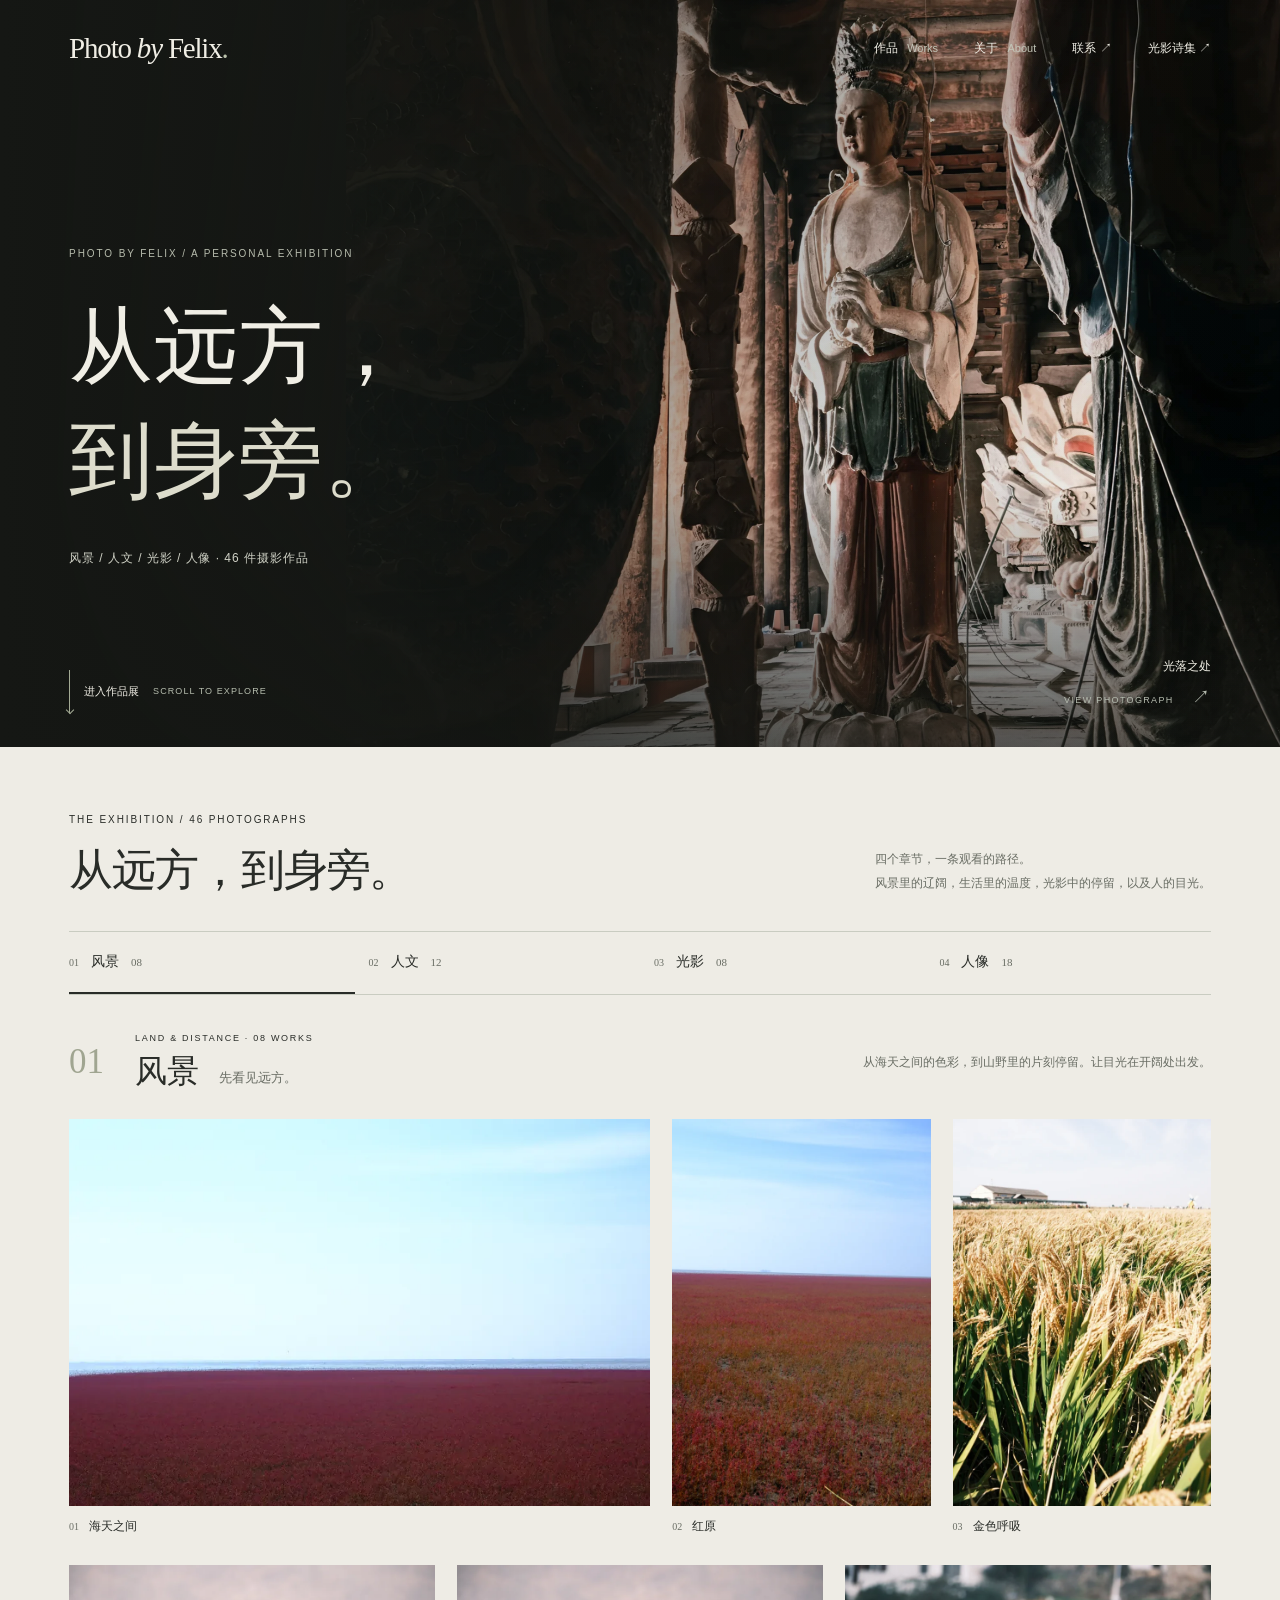
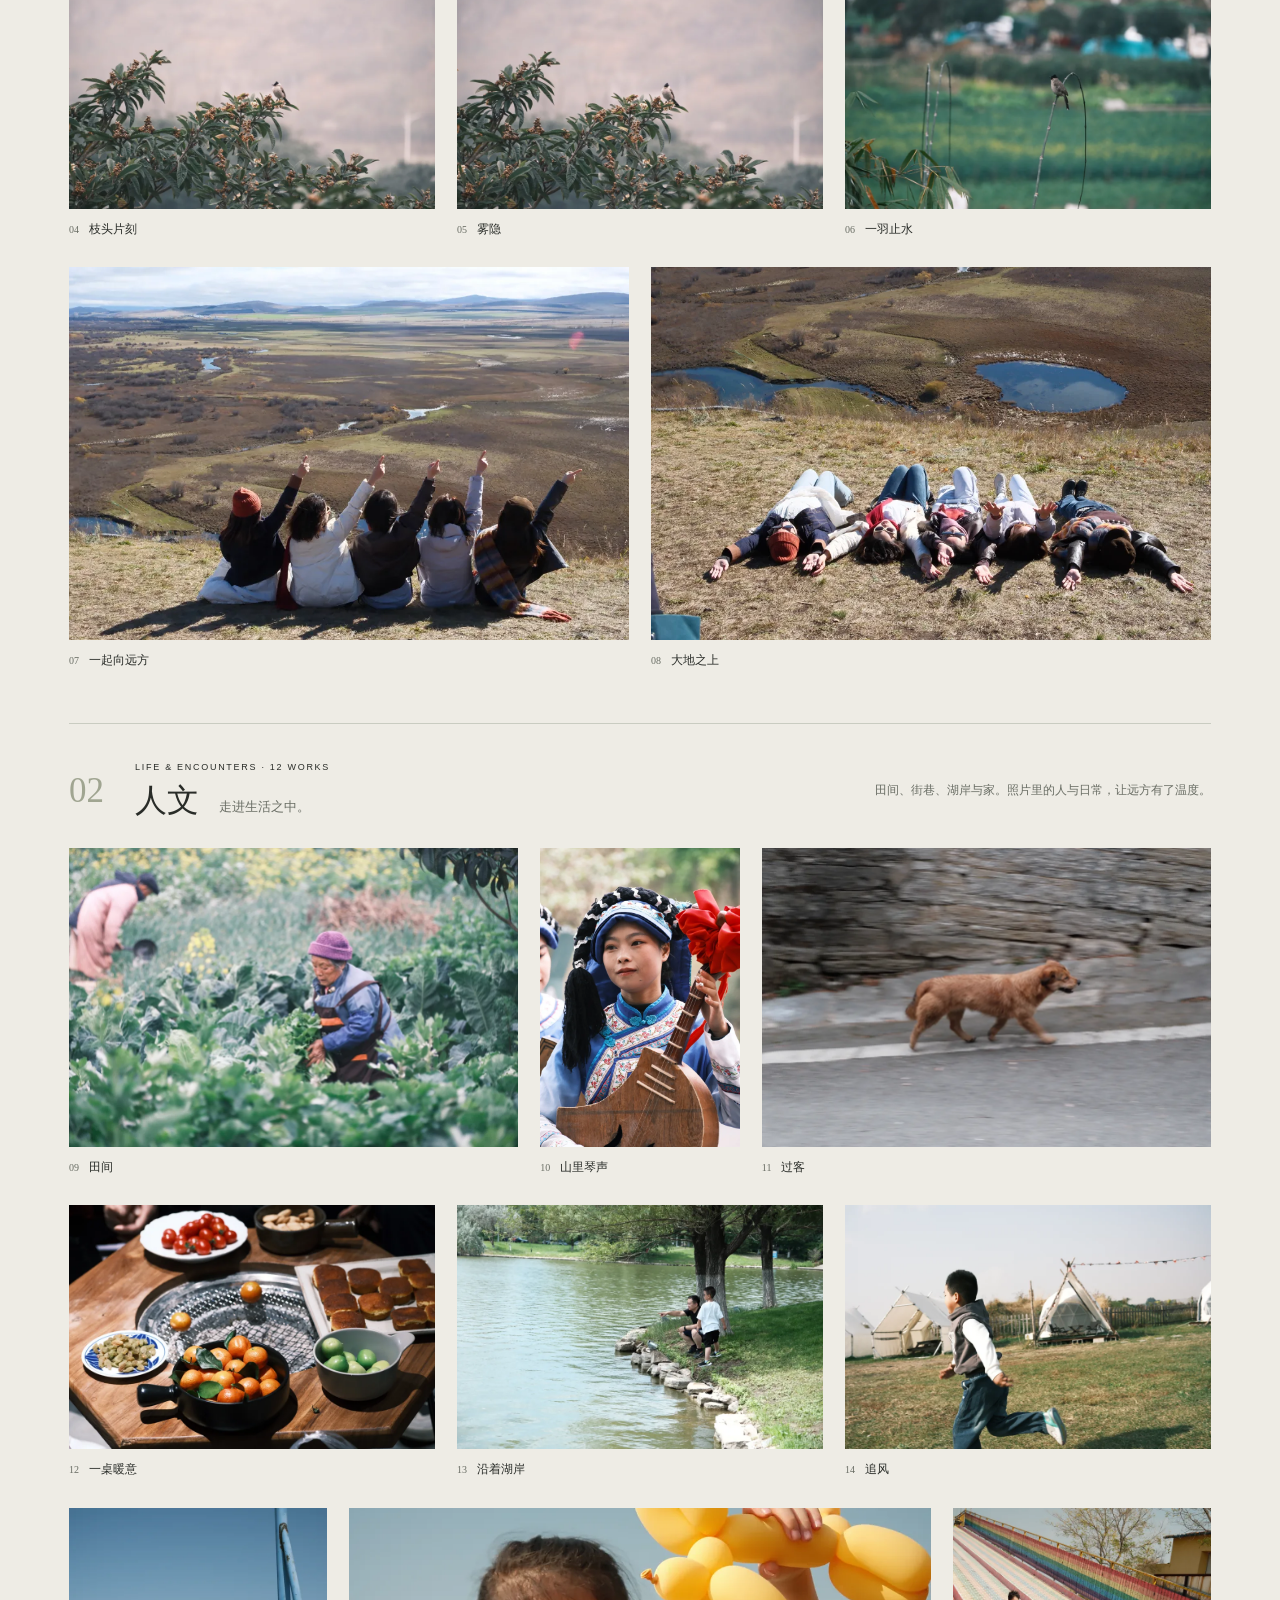
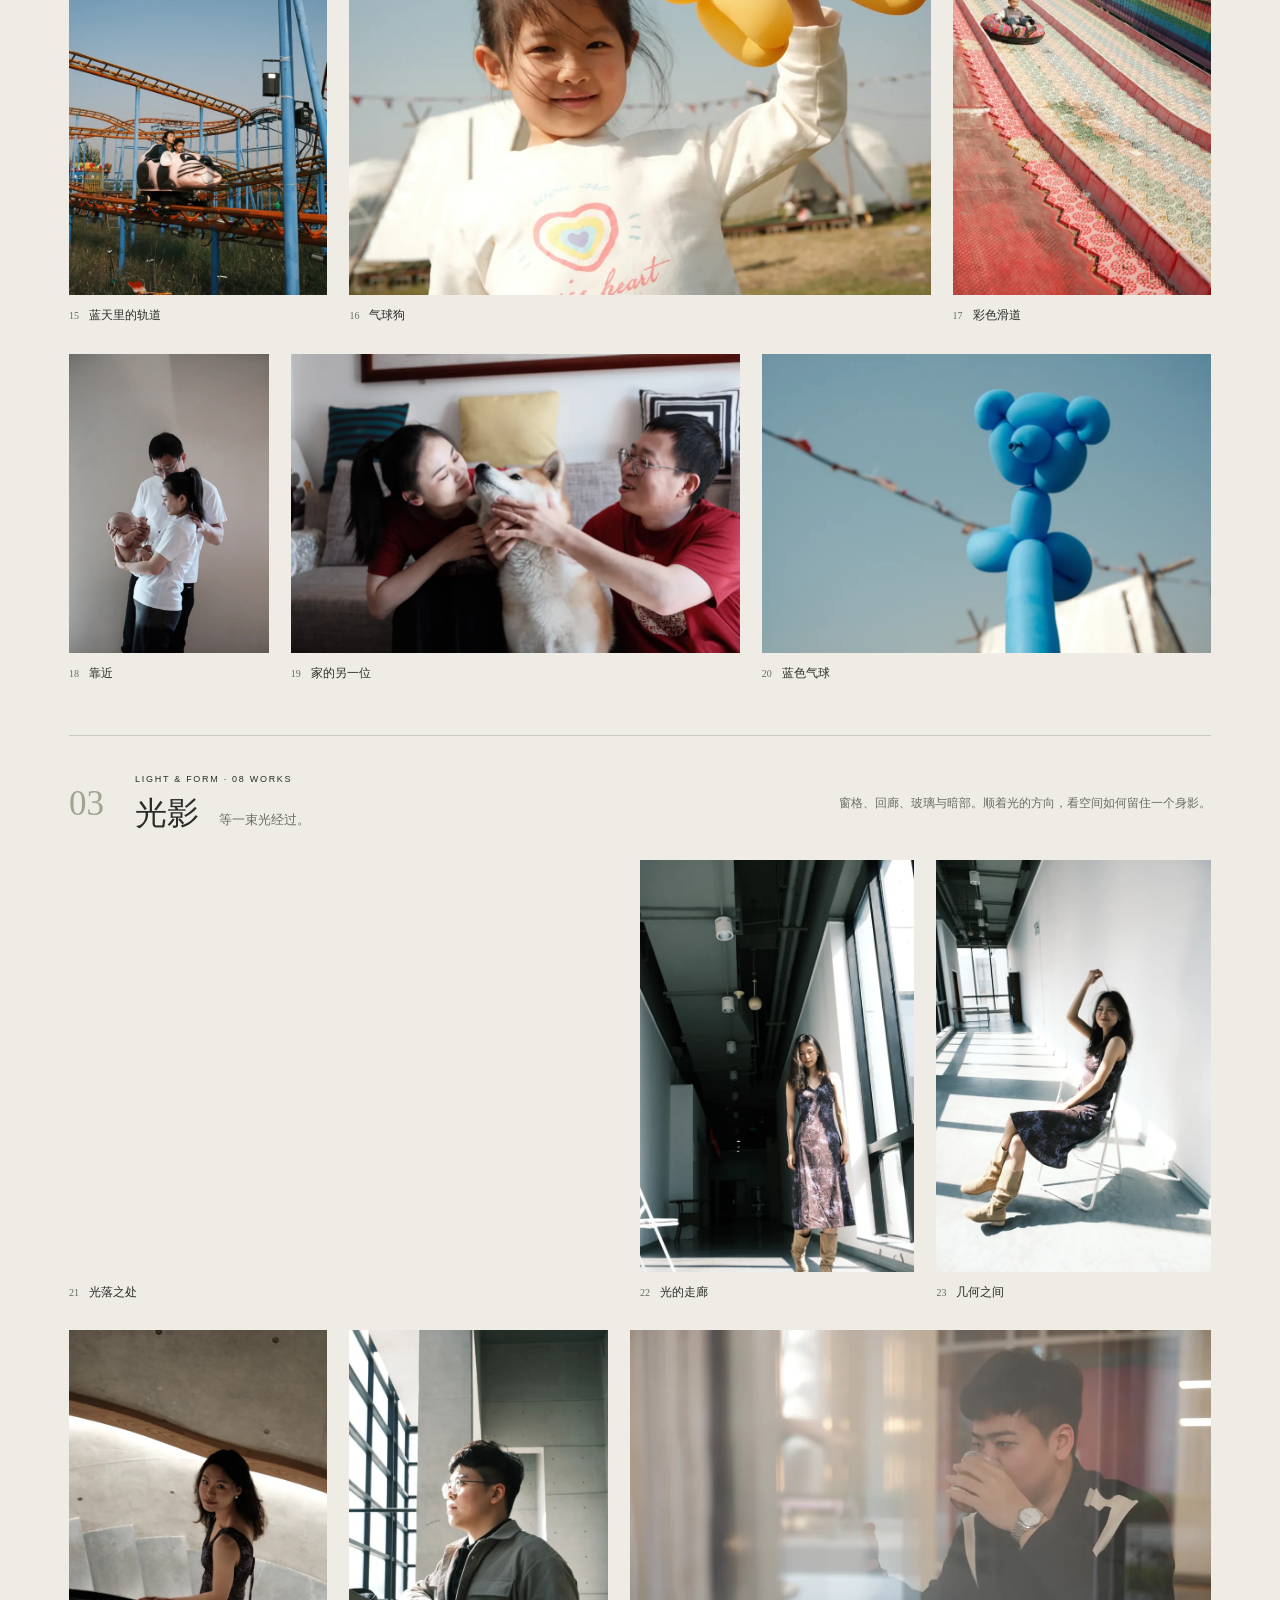
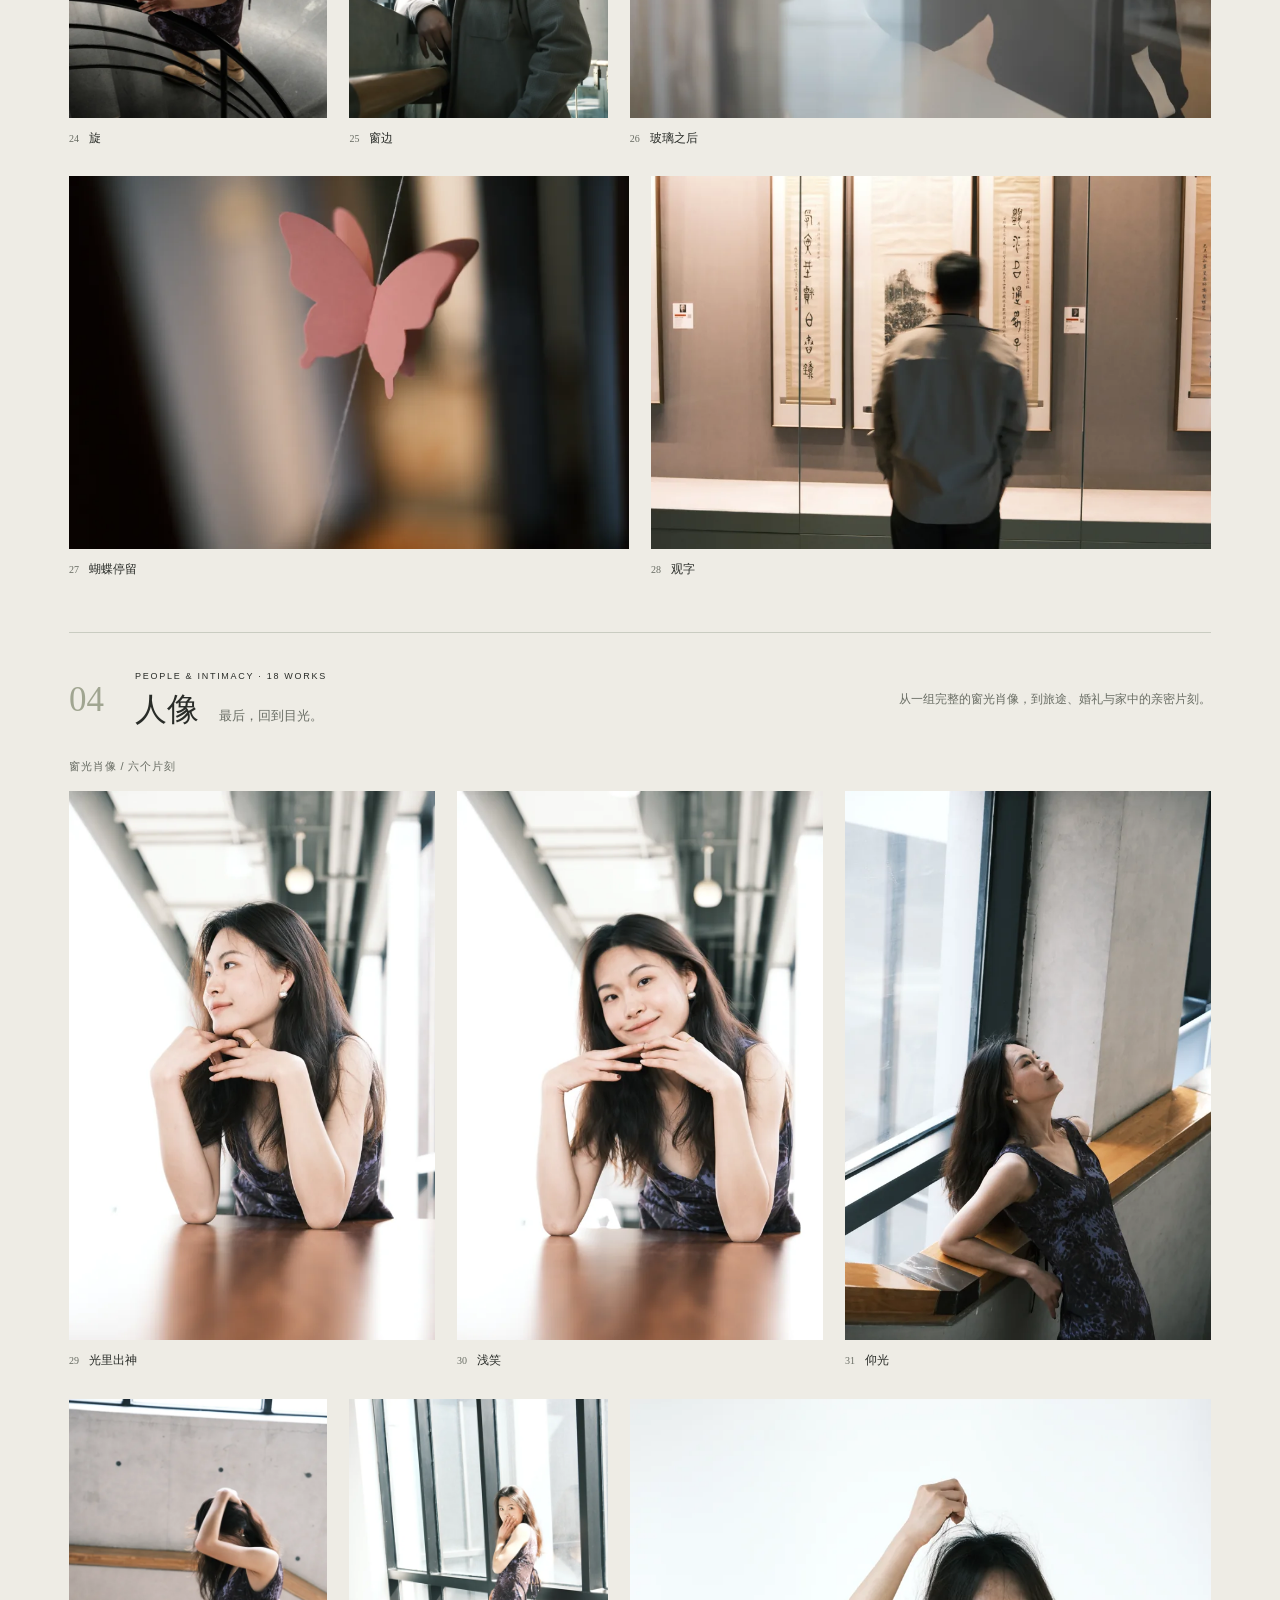
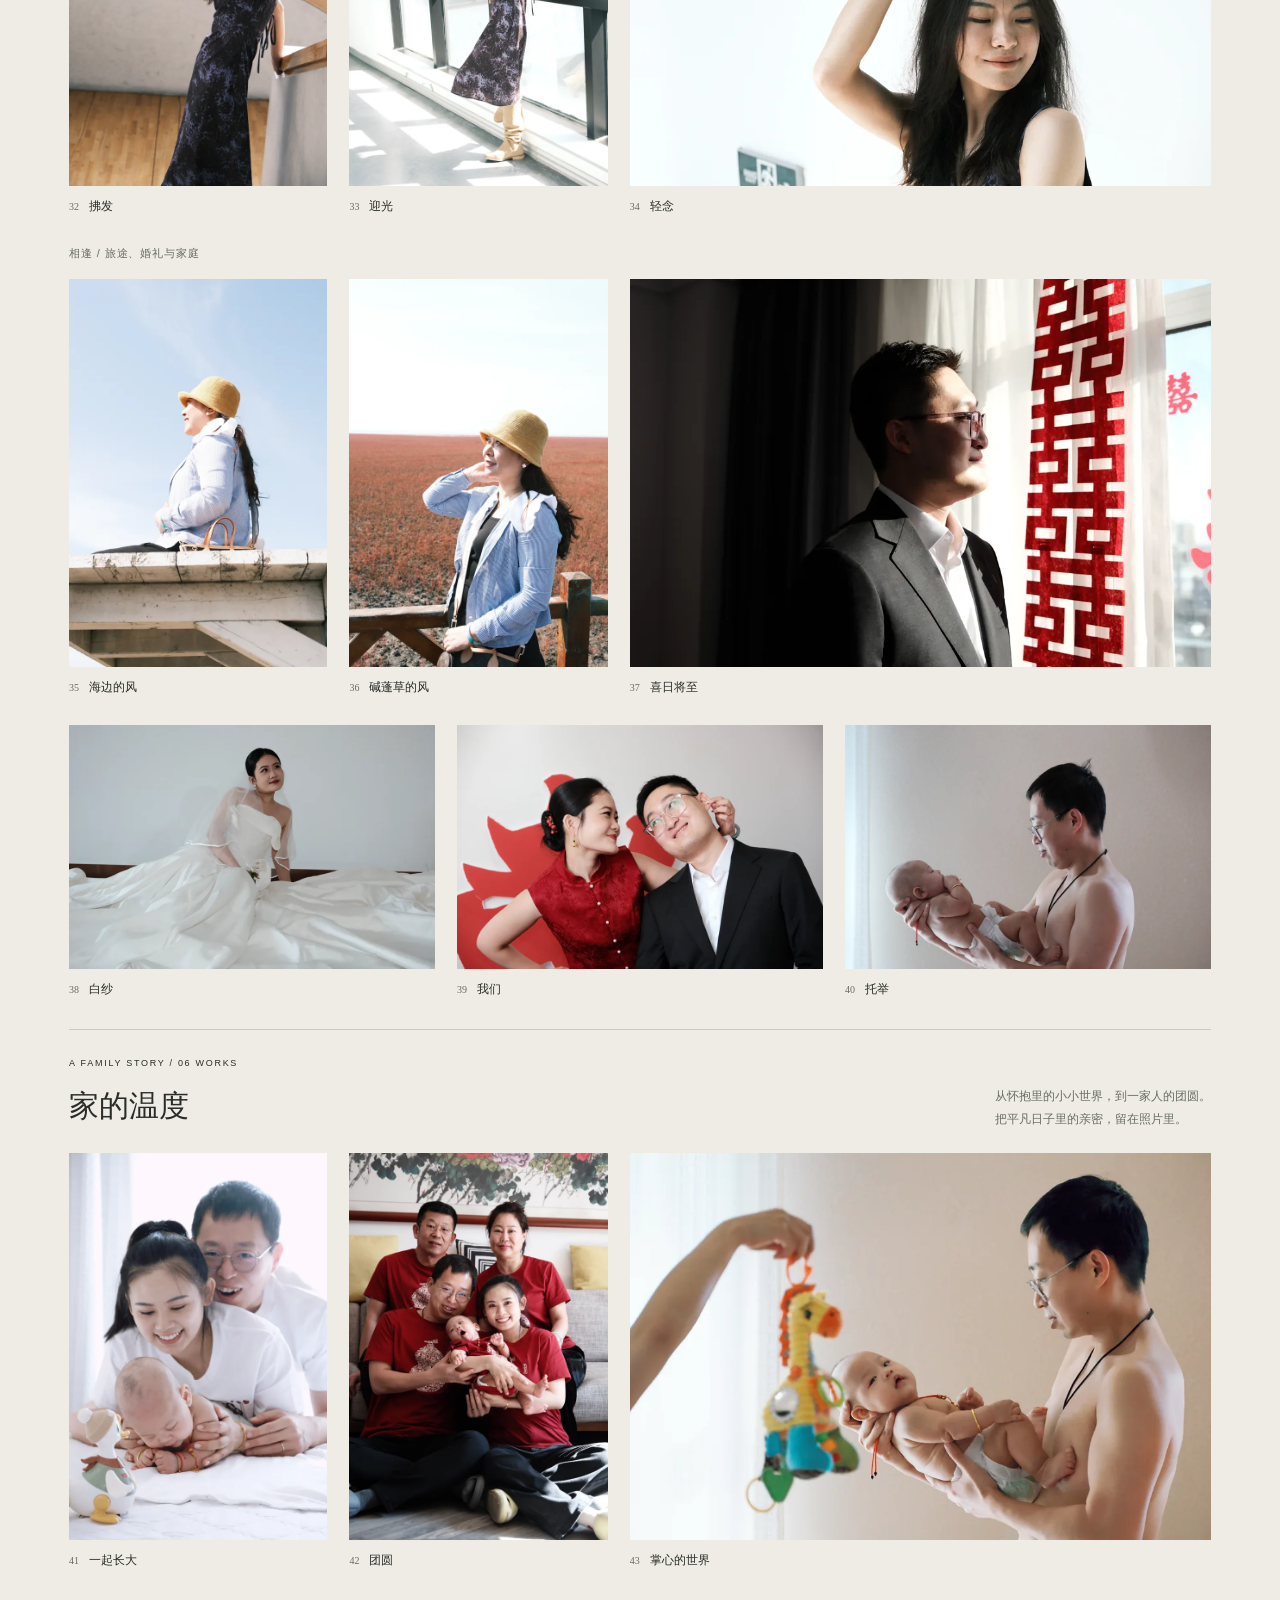
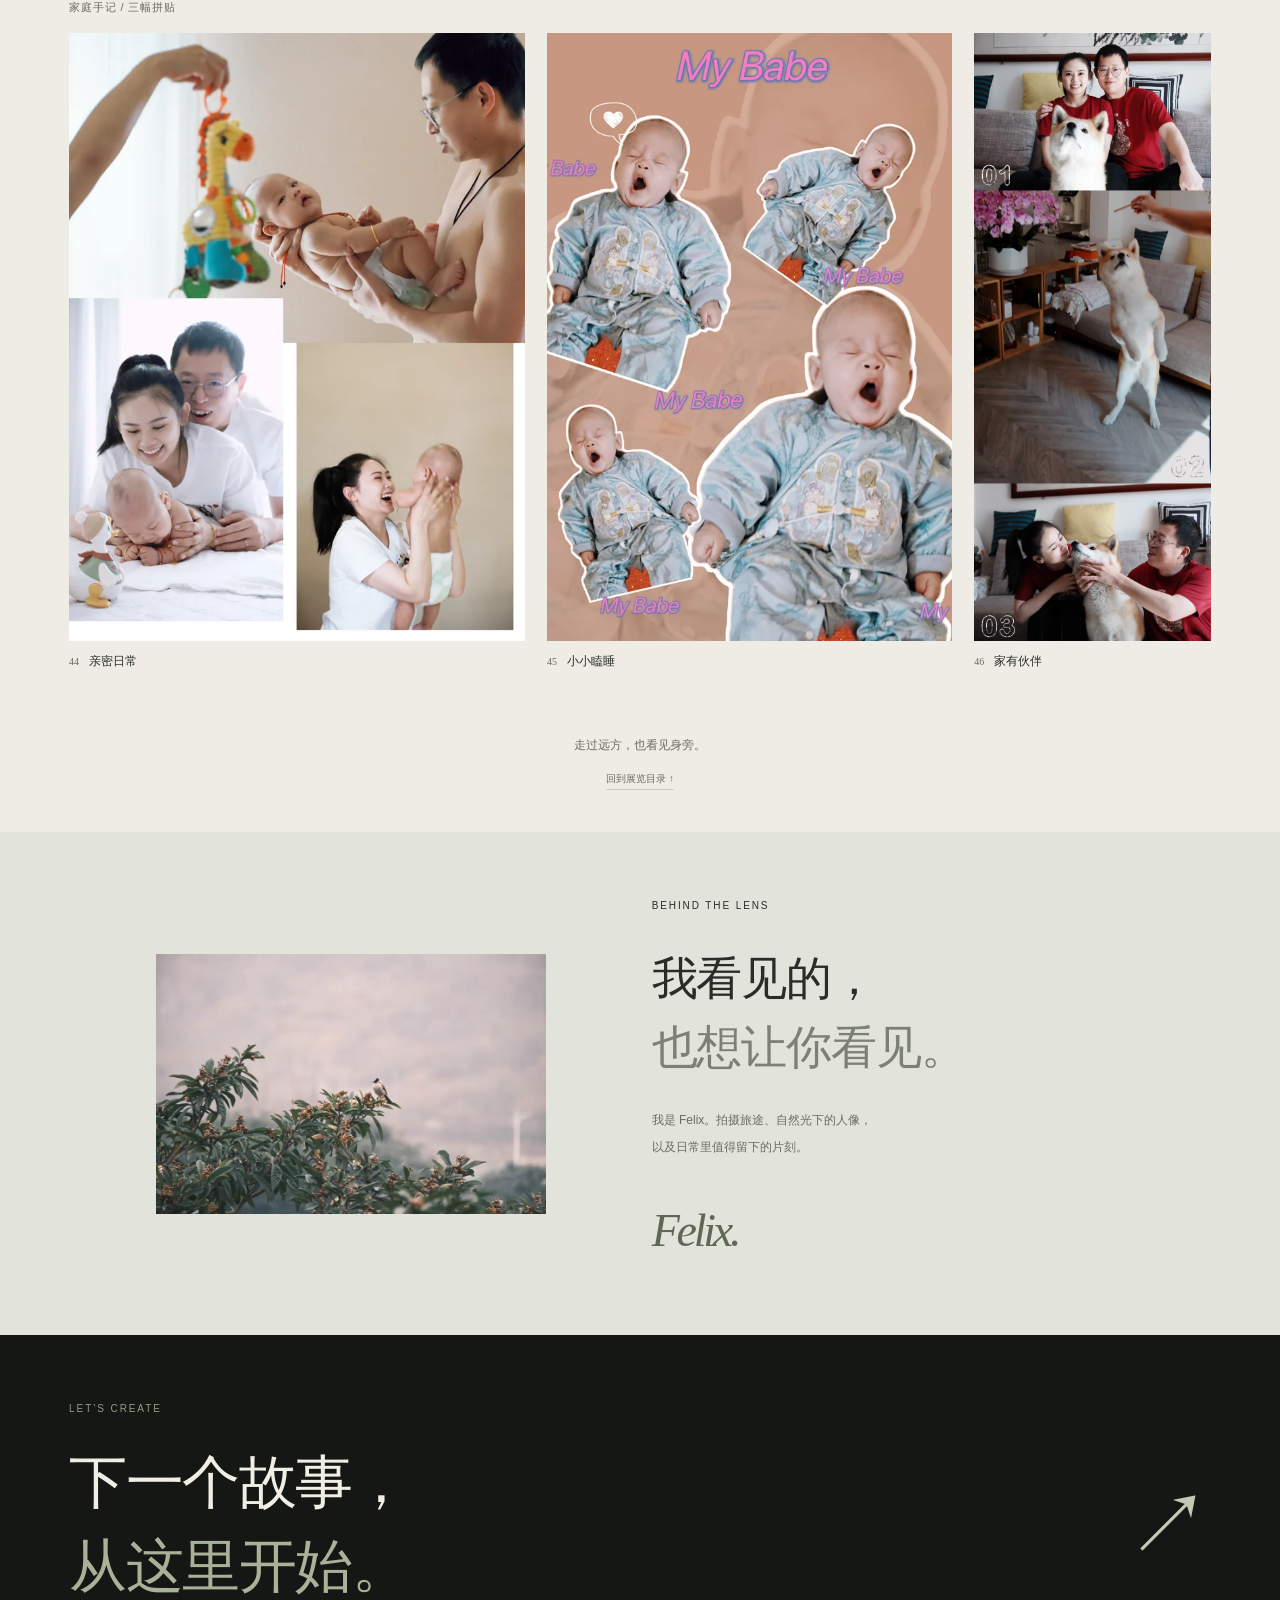
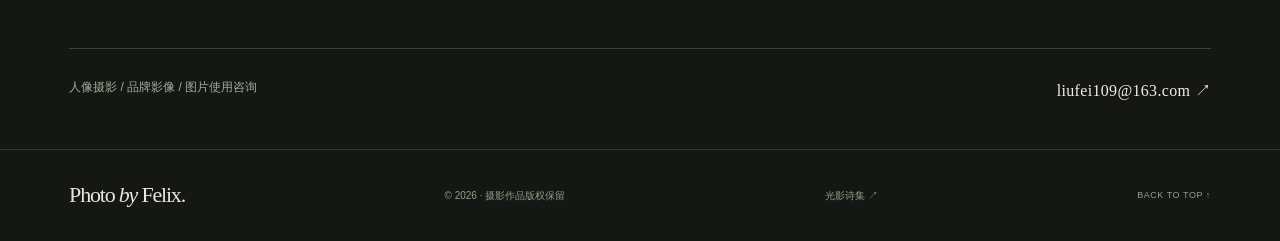
==== window-light/index.html @ afcfb78d "Add six family works with responsive story and collage layouts" ====
<!doctype html>
<html lang="zh-CN">
<head>
<meta charset="utf-8"><meta name="viewport" content="width=device-width,initial-scale=1">
<title>Photo by Felix — 从远方，到身旁</title>
<meta name="description" content="Photo by Felix，Felix 的个人摄影作品集。旅途、自然人像与日常片段。拍摄与合作：liufei109@163.com。">
<meta name="theme-color" content="#151714">
<link rel="icon" type="image/svg+xml" href="data:image/svg+xml,%3Csvg xmlns='http://www.w3.org/2000/svg' viewBox='0 0 64 64'%3E%3Crect width='64' height='64' rx='12' fill='%2321211f'/%3E%3Cpath d='M18 47V17h28v6H25v7h16v6H25v11' fill='%23f7f7f5'/%3E%3C/svg%3E">
<link rel="stylesheet" href="styles.css?v=20260919-2">
</head>
<body>
<a class="skip" href="#works">跳到作品</a>
<div class="reading-progress" aria-hidden="true"></div>
<header><a class="brand" href="#top">Photo <em>by</em> Felix<span>.</span></a><nav aria-label="主导航"><a href="#works">作品 <span>Works</span></a><a href="#about">关于 <span>About</span></a><a href="#contact">联系 ↗</a><a href="../">光影诗集 ↗</a></nav></header>
<main id="top">
<section class="hero" aria-labelledby="site-title">
<a class="hero-photo photo-link" href="images/03-1800.webp" data-photo="03" aria-label="全屏查看 光落之处"><img src="images/03-1800.webp" width="1800" height="1350" alt="寺院深处，一束侧光照亮造像，暗部形成天然画框。" fetchpriority="high"></a>
<div class="hero-shade" aria-hidden="true"></div>
<div class="hero-copy"><p class="eyebrow">PHOTO BY FELIX / A PERSONAL EXHIBITION</p><h1 id="site-title">从远方，<br><em>到身旁。</em></h1><p class="hero-subtitle">风景 / 人文 / 光影 / 人像 · 46 件摄影作品</p></div>
<div class="hero-bottom"><a class="scroll-cue" href="#works"><span class="scroll-line" aria-hidden="true"></span>进入作品展 <span>SCROLL TO EXPLORE</span></a><a class="hero-caption photo-link" href="images/03-1800.webp" data-photo="03"><span>光落之处</span><span>VIEW PHOTOGRAPH <b aria-hidden="true">↗</b></span></a></div>
</section>
<section id="works" class="works" aria-labelledby="works-title"><div class="exhibition-heading"><div><p class="kicker">THE EXHIBITION / 46 PHOTOGRAPHS</p><h2 id="works-title">从远方，到身旁。</h2></div><p>四个章节，一条观看的路径。<br>风景里的辽阔，生活里的温度，光影中的停留，以及人的目光。</p></div><nav class="chapter-nav" aria-label="展览章节"><a href="#landscape"><span>01</span>风景<small>08</small></a><a href="#human"><span>02</span>人文<small>12</small></a><a href="#light"><span>03</span>光影<small>08</small></a><a href="#portrait"><span>04</span>人像<small>18</small></a></nav><div id="gallery"><section class="exhibition-chapter" id="landscape" aria-labelledby="heading-landscape"><div class="chapter-heading"><div class="chapter-number">01</div><div><p class="kicker">LAND & DISTANCE · 08 WORKS</p><h3 id="heading-landscape">风景<span>先看见远方。</span></h3></div><p class="chapter-intro">从海天之间的色彩，到山野里的片刻停留。让目光在开阔处出发。</p></div><div class="photo-row"><figure class="work-card mobile-wide" style="--ratio:1.500000"><a class="photo-link" data-photo="01" href="images/01-1800.webp" aria-label="全屏查看 海天之间"><img src="images/01-900.webp" srcset="images/01-900.webp 900w, images/01-1800.webp 1800w" sizes="(max-width: 600px) 92vw, (max-width: 900px) 45vw, 40vw" width="7728" height="5152" alt="酒红色滩涂、蓝色海平线与大面积淡蓝天空。" loading="lazy" decoding="async"><span class="view-label" aria-hidden="true">↗</span></a><figcaption><span class="work-index">01</span><strong>海天之间</strong></figcaption></figure><figure class="work-card " style="--ratio:0.666667"><a class="photo-link" data-photo="24" href="images/24-exhibit-1800.webp" aria-label="全屏查看 红原"><img src="images/24-exhibit-900.webp" srcset="images/24-exhibit-900.webp 600w, images/24-exhibit-1800.webp 1200w" sizes="(max-width: 600px) 92vw, (max-width: 900px) 45vw, 40vw" width="5152" height="7728" alt="赤色滩涂延伸到蓝色海平线，竖幅画面留下辽阔的天空。" loading="lazy" decoding="async"><span class="view-label" aria-hidden="true">↗</span></a><figcaption><span class="work-index">02</span><strong>红原</strong></figcaption></figure><figure class="work-card " style="--ratio:0.666667"><a class="photo-link" data-photo="25" href="images/25-exhibit-1800.webp" aria-label="全屏查看 金色呼吸"><img src="images/25-exhibit-900.webp" srcset="images/25-exhibit-900.webp 600w, images/25-exhibit-1800.webp 1200w" sizes="(max-width: 600px) 92vw, (max-width: 900px) 45vw, 40vw" width="5152" height="7728" alt="阳光穿过金色稻穗，近景的稻叶向天空伸展。" loading="lazy" decoding="async"><span class="view-label" aria-hidden="true">↗</span></a><figcaption><span class="work-index">03</span><strong>金色呼吸</strong></figcaption></figure></div><div class="photo-row"><figure class="work-card mobile-wide" style="--ratio:1.500000"><a class="photo-link" data-photo="04" href="images/04-1800.webp" aria-label="全屏查看 枝头片刻"><img src="images/04-900.webp" srcset="images/04-900.webp 900w, images/04-1800.webp 1800w" sizes="(max-width: 600px) 92vw, (max-width: 900px) 45vw, 40vw" width="3840" height="2560" alt="小鸟立于深绿色枝头，背后为柔和灰粉色山景散景。" loading="lazy" decoding="async"><span class="view-label" aria-hidden="true">↗</span></a><figcaption><span class="work-index">04</span><strong>枝头片刻</strong></figcaption></figure><figure class="work-card mobile-wide" style="--ratio:1.500000"><a class="photo-link" data-photo="26" href="images/26-exhibit-1800.webp" aria-label="全屏查看 雾隐"><img src="images/26-exhibit-900.webp" srcset="images/26-exhibit-900.webp 900w, images/26-exhibit-1800.webp 1800w" sizes="(max-width: 600px) 92vw, (max-width: 900px) 45vw, 40vw" width="3840" height="2560" alt="远山笼罩在薄雾里，近处枝叶浮现在柔和的山色前。" loading="lazy" decoding="async"><span class="view-label" aria-hidden="true">↗</span></a><figcaption><span class="work-index">05</span><strong>雾隐</strong></figcaption></figure><figure class="work-card mobile-wide" style="--ratio:1.500000"><a class="photo-link" data-photo="27" href="images/27-exhibit-1800.webp" aria-label="全屏查看 一羽止水"><img src="images/27-exhibit-900.webp" srcset="images/27-exhibit-900.webp 900w, images/27-exhibit-1800.webp 1800w" sizes="(max-width: 600px) 92vw, (max-width: 900px) 45vw, 40vw" width="3840" height="2560" alt="水鸟停在细长枝头，倒影与岸边的绿色融为一体。" loading="lazy" decoding="async"><span class="view-label" aria-hidden="true">↗</span></a><figcaption><span class="work-index">06</span><strong>一羽止水</strong></figcaption></figure></div><div class="photo-row"><figure class="work-card mobile-wide" style="--ratio:1.500000"><a class="photo-link" data-photo="06" href="images/06-1800.webp" aria-label="全屏查看 一起向远方"><img src="images/06-900.webp" srcset="images/06-900.webp 900w, images/06-1800.webp 1800w" sizes="(max-width: 600px) 92vw, (max-width: 900px) 45vw, 40vw" width="3840" height="2560" alt="五位朋友在草坡上并肩坐着，举手指向开阔的河谷与远山。" loading="lazy" decoding="async"><span class="view-label" aria-hidden="true">↗</span></a><figcaption><span class="work-index">07</span><strong>一起向远方</strong></figcaption></figure><figure class="work-card mobile-wide" style="--ratio:1.500000"><a class="photo-link" data-photo="28" href="images/28-exhibit-1800.webp" aria-label="全屏查看 大地之上"><img src="images/28-exhibit-900.webp" srcset="images/28-exhibit-900.webp 900w, images/28-exhibit-1800.webp 1800w" sizes="(max-width: 600px) 92vw, (max-width: 900px) 45vw, 40vw" width="3840" height="2560" alt="朋友们躺在高处的草地上，远处的小湖嵌在起伏山野之间。" loading="lazy" decoding="async"><span class="view-label" aria-hidden="true">↗</span></a><figcaption><span class="work-index">08</span><strong>大地之上</strong></figcaption></figure></div></section><section class="exhibition-chapter" id="human" aria-labelledby="heading-human"><div class="chapter-heading"><div class="chapter-number">02</div><div><p class="kicker">LIFE & ENCOUNTERS · 12 WORKS</p><h3 id="heading-human">人文<span>走进生活之中。</span></h3></div><p class="chapter-intro">田间、街巷、湖岸与家。照片里的人与日常，让远方有了温度。</p></div><div class="photo-row"><figure class="work-card mobile-wide" style="--ratio:1.500000"><a class="photo-link" data-photo="17" href="images/17-1800.webp" aria-label="全屏查看 田间"><img src="images/17-900.webp" srcset="images/17-900.webp 900w, images/17-1800.webp 1800w" sizes="(max-width: 600px) 92vw, (max-width: 900px) 45vw, 40vw" width="3840" height="2560" alt="戴紫色毛线帽的长者在蔬菜田里采菜，另一位劳作者在后景。" loading="lazy" decoding="async"><span class="view-label" aria-hidden="true">↗</span></a><figcaption><span class="work-index">09</span><strong>田间</strong></figcaption></figure><figure class="work-card mobile-wide" style="--ratio:0.666667"><a class="photo-link" data-photo="29" href="images/29-exhibit-1800.webp" aria-label="全屏查看 山里琴声"><img src="images/29-exhibit-900.webp" srcset="images/29-exhibit-900.webp 600w, images/29-exhibit-1800.webp 1200w" sizes="(max-width: 600px) 92vw, (max-width: 900px) 45vw, 40vw" width="2560" height="3840" alt="身着传统服饰的演奏者抱着乐器，目光望向画面之外。" loading="lazy" decoding="async"><span class="view-label" aria-hidden="true">↗</span></a><figcaption><span class="work-index">10</span><strong>山里琴声</strong></figcaption></figure><figure class="work-card mobile-wide" style="--ratio:1.500000"><a class="photo-link" data-photo="30" href="images/30-exhibit-1800.webp" aria-label="全屏查看 过客"><img src="images/30-exhibit-900.webp" srcset="images/30-exhibit-900.webp 900w, images/30-exhibit-1800.webp 1800w" sizes="(max-width: 600px) 92vw, (max-width: 900px) 45vw, 40vw" width="3840" height="2560" alt="一只黄狗从石墙前走过，身体的暖色穿过灰色街道。" loading="lazy" decoding="async"><span class="view-label" aria-hidden="true">↗</span></a><figcaption><span class="work-index">11</span><strong>过客</strong></figcaption></figure></div><div class="photo-row"><figure class="work-card mobile-wide" style="--ratio:1.500000"><a class="photo-link" data-photo="18" href="images/18-1800.webp" aria-label="全屏查看 一桌暖意"><img src="images/18-900.webp" srcset="images/18-900.webp 900w, images/18-1800.webp 1800w" sizes="(max-width: 600px) 92vw, (max-width: 900px) 45vw, 40vw" width="3840" height="2560" alt="木桌上的柑橘、青果、番茄与糕点围绕金属烤盘。" loading="lazy" decoding="async"><span class="view-label" aria-hidden="true">↗</span></a><figcaption><span class="work-index">12</span><strong>一桌暖意</strong></figcaption></figure><figure class="work-card mobile-wide" style="--ratio:1.500000"><a class="photo-link" data-photo="12" href="images/12-1800.webp" aria-label="全屏查看 沿着湖岸"><img src="images/12-900.webp" srcset="images/12-900.webp 900w, images/12-1800.webp 1800w" sizes="(max-width: 600px) 92vw, (max-width: 900px) 45vw, 40vw" width="3840" height="2560" alt="树荫下，一位大人蹲在孩子身边指向湖面，石岸弯向前景。" loading="lazy" decoding="async"><span class="view-label" aria-hidden="true">↗</span></a><figcaption><span class="work-index">13</span><strong>沿着湖岸</strong></figcaption></figure><figure class="work-card mobile-wide" style="--ratio:1.500000"><a class="photo-link" data-photo="32" href="images/32-exhibit-1800.webp" aria-label="全屏查看 追风"><img src="images/32-exhibit-900.webp" srcset="images/32-exhibit-900.webp 900w, images/32-exhibit-1800.webp 1800w" sizes="(max-width: 600px) 92vw, (max-width: 900px) 45vw, 40vw" width="7728" height="5152" alt="孩子跑过营地草坪，帐篷和天空留在身后。" loading="lazy" decoding="async"><span class="view-label" aria-hidden="true">↗</span></a><figcaption><span class="work-index">14</span><strong>追风</strong></figcaption></figure></div><div class="photo-row"><figure class="work-card mobile-wide" style="--ratio:0.666667"><a class="photo-link" data-photo="14" href="images/14-1800.webp" aria-label="全屏查看 蓝天里的轨道"><img src="images/14-900.webp" srcset="images/14-900.webp 600w, images/14-1800.webp 1200w" sizes="(max-width: 600px) 92vw, (max-width: 900px) 45vw, 40vw" width="5152" height="7728" alt="母子乘坐粉色游乐车，橙色轨道和蓝色立柱交错，天空大幅留白。" loading="lazy" decoding="async"><span class="view-label" aria-hidden="true">↗</span></a><figcaption><span class="work-index">15</span><strong>蓝天里的轨道</strong></figcaption></figure><figure class="work-card mobile-wide" style="--ratio:1.500000"><a class="photo-link" data-photo="31" href="images/31-exhibit-1800.webp" aria-label="全屏查看 气球狗"><img src="images/31-exhibit-900.webp" srcset="images/31-exhibit-900.webp 900w, images/31-exhibit-1800.webp 1800w" sizes="(max-width: 600px) 92vw, (max-width: 900px) 45vw, 40vw" width="7728" height="5152" alt="女孩举着黄色气球造型，在户外阳光里微笑。" loading="lazy" decoding="async"><span class="view-label" aria-hidden="true">↗</span></a><figcaption><span class="work-index">16</span><strong>气球狗</strong></figcaption></figure><figure class="work-card mobile-wide" style="--ratio:0.666667"><a class="photo-link" data-photo="15" href="images/15-1800.webp" aria-label="全屏查看 彩色滑道"><img src="images/15-900.webp" srcset="images/15-900.webp 600w, images/15-1800.webp 1200w" sizes="(max-width: 600px) 92vw, (max-width: 900px) 45vw, 40vw" width="5152" height="7728" alt="孩子坐着滑圈经过彩色长滑道，重复斜线延伸出画面。" loading="lazy" decoding="async"><span class="view-label" aria-hidden="true">↗</span></a><figcaption><span class="work-index">17</span><strong>彩色滑道</strong></figcaption></figure></div><div class="photo-row"><figure class="work-card mobile-wide" style="--ratio:0.666667"><a class="photo-link" data-photo="11" href="images/11-1800.webp" aria-label="全屏查看 靠近"><img src="images/11-900.webp" srcset="images/11-900.webp 600w, images/11-1800.webp 1200w" sizes="(max-width: 600px) 92vw, (max-width: 900px) 45vw, 40vw" width="2560" height="3840" alt="柔和窗光下，穿白衫的父母一起抱着婴儿，暖灰墙面留出安静空间。" loading="lazy" decoding="async"><span class="view-label" aria-hidden="true">↗</span></a><figcaption><span class="work-index">18</span><strong>靠近</strong></figcaption></figure><figure class="work-card mobile-wide" style="--ratio:1.500000"><a class="photo-link" data-photo="13" href="images/13-1800.webp" aria-label="全屏查看 家的另一位"><img src="images/13-900.webp" srcset="images/13-900.webp 900w, images/13-1800.webp 1800w" sizes="(max-width: 600px) 92vw, (max-width: 900px) 45vw, 40vw" width="3840" height="2560" alt="沙发上，两位穿红衫的大人笑着抚摸一只狗。" loading="lazy" decoding="async"><span class="view-label" aria-hidden="true">↗</span></a><figcaption><span class="work-index">19</span><strong>家的另一位</strong></figcaption></figure><figure class="work-card mobile-wide" style="--ratio:1.500000"><a class="photo-link" data-photo="16" href="images/16-1800.webp" aria-label="全屏查看 蓝色气球"><img src="images/16-900.webp" srcset="images/16-900.webp 900w, images/16-1800.webp 1800w" sizes="(max-width: 600px) 92vw, (max-width: 900px) 45vw, 40vw" width="7728" height="5152" alt="蓝色气球小熊在天空前，远处白色帐篷和彩旗虚化。" loading="lazy" decoding="async"><span class="view-label" aria-hidden="true">↗</span></a><figcaption><span class="work-index">20</span><strong>蓝色气球</strong></figcaption></figure></div></section><section class="exhibition-chapter" id="light" aria-labelledby="heading-light"><div class="chapter-heading"><div class="chapter-number">03</div><div><p class="kicker">LIGHT & FORM · 08 WORKS</p><h3 id="heading-light">光影<span>等一束光经过。</span></h3></div><p class="chapter-intro">窗格、回廊、玻璃与暗部。顺着光的方向，看空间如何留住一个身影。</p></div><div class="photo-row"><figure class="work-card mobile-wide" style="--ratio:1.333333"><a class="photo-link" data-photo="03" href="images/03-1800.webp" aria-label="全屏查看 光落之处"><img src="images/03-900.webp" srcset="images/03-900.webp 900w, images/03-1800.webp 1800w" sizes="(max-width: 600px) 92vw, (max-width: 900px) 45vw, 40vw" width="8036" height="6027" alt="暖侧光中的寺院造像，左右暗色雕像在近景形成天然取景框。" loading="lazy" decoding="async"><span class="view-label" aria-hidden="true">↗</span></a><figcaption><span class="work-index">21</span><strong>光落之处</strong></figcaption></figure><figure class="work-card " style="--ratio:0.666667"><a class="photo-link" data-photo="33" href="images/33-exhibit-1800.webp" aria-label="全屏查看 光的走廊"><img src="images/33-exhibit-900.webp" srcset="images/33-exhibit-900.webp 600w, images/33-exhibit-1800.webp 1200w" sizes="(max-width: 600px) 92vw, (max-width: 900px) 45vw, 40vw" width="5152" height="7728" alt="女子站在长廊窗边，明暗交界与高窗延伸出纵深。" loading="lazy" decoding="async"><span class="view-label" aria-hidden="true">↗</span></a><figcaption><span class="work-index">22</span><strong>光的走廊</strong></figcaption></figure><figure class="work-card " style="--ratio:0.666667"><a class="photo-link" data-photo="34" href="images/34-exhibit-1800.webp" aria-label="全屏查看 几何之间"><img src="images/34-exhibit-900.webp" srcset="images/34-exhibit-900.webp 600w, images/34-exhibit-1800.webp 1200w" sizes="(max-width: 600px) 92vw, (max-width: 900px) 45vw, 40vw" width="5152" height="7728" alt="女子坐在窗前的椅子上，窗格投影沿着地面铺开。" loading="lazy" decoding="async"><span class="view-label" aria-hidden="true">↗</span></a><figcaption><span class="work-index">23</span><strong>几何之间</strong></figcaption></figure></div><div class="photo-row"><figure class="work-card " style="--ratio:0.666667"><a class="photo-link" data-photo="35" href="images/35-exhibit-1800.webp" aria-label="全屏查看 旋"><img src="images/35-exhibit-900.webp" srcset="images/35-exhibit-900.webp 600w, images/35-exhibit-1800.webp 1200w" sizes="(max-width: 600px) 92vw, (max-width: 900px) 45vw, 40vw" width="5152" height="7728" alt="女子停在弧形楼梯扶手旁，曲线与一道侧光围住身影。" loading="lazy" decoding="async"><span class="view-label" aria-hidden="true">↗</span></a><figcaption><span class="work-index">24</span><strong>旋</strong></figcaption></figure><figure class="work-card " style="--ratio:0.666667"><a class="photo-link" data-photo="07" href="images/07-1800.webp" aria-label="全屏查看 窗边"><img src="images/07-900.webp" srcset="images/07-900.webp 600w, images/07-1800.webp 1200w" sizes="(max-width: 600px) 92vw, (max-width: 900px) 45vw, 40vw" width="5152" height="7728" alt="戴眼镜的男子靠在美术馆窗边，窗格和水泥墙围住侧脸。" loading="lazy" decoding="async"><span class="view-label" aria-hidden="true">↗</span></a><figcaption><span class="work-index">25</span><strong>窗边</strong></figcaption></figure><figure class="work-card mobile-wide" style="--ratio:1.500000"><a class="photo-link" data-photo="36" href="images/36-exhibit-1800.webp" aria-label="全屏查看 玻璃之后"><img src="images/36-exhibit-900.webp" srcset="images/36-exhibit-900.webp 900w, images/36-exhibit-1800.webp 1800w" sizes="(max-width: 600px) 92vw, (max-width: 900px) 45vw, 40vw" width="7728" height="5152" alt="男子坐在咖啡馆窗内，玻璃反光与侧脸叠在一起。" loading="lazy" decoding="async"><span class="view-label" aria-hidden="true">↗</span></a><figcaption><span class="work-index">26</span><strong>玻璃之后</strong></figcaption></figure></div><div class="photo-row"><figure class="work-card mobile-wide" style="--ratio:1.500000"><a class="photo-link" data-photo="10" href="images/10-1800.webp" aria-label="全屏查看 蝴蝶停留"><img src="images/10-900.webp" srcset="images/10-900.webp 900w, images/10-1800.webp 1800w" sizes="(max-width: 600px) 92vw, (max-width: 900px) 45vw, 40vw" width="7728" height="5152" alt="窗边悬挂的粉色纸蝴蝶，在深色窗帘与柔和光斑前轻轻展开。" loading="lazy" decoding="async"><span class="view-label" aria-hidden="true">↗</span></a><figcaption><span class="work-index">27</span><strong>蝴蝶停留</strong></figcaption></figure><figure class="work-card mobile-wide" style="--ratio:1.500000"><a class="photo-link" data-photo="37" href="images/37-exhibit-1800.webp" aria-label="全屏查看 观字"><img src="images/37-exhibit-900.webp" srcset="images/37-exhibit-900.webp 900w, images/37-exhibit-1800.webp 1800w" sizes="(max-width: 600px) 92vw, (max-width: 900px) 45vw, 40vw" width="5472" height="3648" alt="一位观众背对镜头读着墙上的书法，身体停在画框之间。" loading="lazy" decoding="async"><span class="view-label" aria-hidden="true">↗</span></a><figcaption><span class="work-index">28</span><strong>观字</strong></figcaption></figure></div></section><section class="exhibition-chapter" id="portrait" aria-labelledby="heading-portrait"><div class="chapter-heading"><div class="chapter-number">04</div><div><p class="kicker">PEOPLE & INTIMACY · 18 WORKS</p><h3 id="heading-portrait">人像<span>最后，回到目光。</span></h3></div><p class="chapter-intro">从一组完整的窗光肖像，到旅途、婚礼与家中的亲密片刻。</p></div><p class="series-label">窗光肖像 / 六个片刻</p><div class="photo-row"><figure class="work-card " style="--ratio:0.666667"><a class="photo-link" data-photo="02" href="images/02-guangli-1800.webp" aria-label="全屏查看 光里出神"><img src="images/02-guangli-900.webp" srcset="images/02-guangli-900.webp 600w, images/02-guangli-1800.webp 1200w" sizes="(max-width: 600px) 92vw, (max-width: 900px) 45vw, 40vw" width="5152" height="7728" alt="窗边自然光下，女子双手轻托下颌，侧望明亮的窗外，桌面映出柔和倒影。" loading="lazy" decoding="async"><span class="view-label" aria-hidden="true">↗</span></a><figcaption><span class="work-index">29</span><strong>光里出神</strong></figcaption></figure><figure class="work-card " style="--ratio:0.666667"><a class="photo-link" data-photo="19" href="images/19-window-1800.webp" aria-label="全屏查看 浅笑"><img src="images/19-window-900.webp" srcset="images/19-window-900.webp 600w, images/19-window-1800.webp 1200w" sizes="(max-width: 600px) 92vw, (max-width: 900px) 45vw, 40vw" width="5152" height="7728" alt="女子在明亮窗边轻托下颌，面向镜头微笑，桌面留下柔和倒影。" loading="lazy" decoding="async"><span class="view-label" aria-hidden="true">↗</span></a><figcaption><span class="work-index">30</span><strong>浅笑</strong></figcaption></figure><figure class="work-card mobile-wide" style="--ratio:0.666667"><a class="photo-link" data-photo="23" href="images/23-window-1800.webp" aria-label="全屏查看 仰光"><img src="images/23-window-900.webp" srcset="images/23-window-900.webp 600w, images/23-window-1800.webp 1200w" sizes="(max-width: 600px) 92vw, (max-width: 900px) 45vw, 40vw" width="5152" height="7728" alt="女子倚在窗边的木扶手上仰望，明亮高窗、水泥墙与斜向线条围出安静的留白。" loading="lazy" decoding="async"><span class="view-label" aria-hidden="true">↗</span></a><figcaption><span class="work-index">31</span><strong>仰光</strong></figcaption></figure></div><div class="photo-row"><figure class="work-card " style="--ratio:0.666667"><a class="photo-link" data-photo="20" href="images/20-window-1800.webp" aria-label="全屏查看 拂发"><img src="images/20-window-900.webp" srcset="images/20-window-900.webp 600w, images/20-window-1800.webp 1200w" sizes="(max-width: 600px) 92vw, (max-width: 900px) 45vw, 40vw" width="5152" height="7728" alt="女子在水泥楼梯间低头抬手拂发，木扶手与手臂形成交错的线条。" loading="lazy" decoding="async"><span class="view-label" aria-hidden="true">↗</span></a><figcaption><span class="work-index">32</span><strong>拂发</strong></figcaption></figure><figure class="work-card " style="--ratio:0.666667"><a class="photo-link" data-photo="21" href="images/21-window-1800.webp" aria-label="全屏查看 迎光"><img src="images/21-window-900.webp" srcset="images/21-window-900.webp 600w, images/21-window-1800.webp 1200w" sizes="(max-width: 600px) 92vw, (max-width: 900px) 45vw, 40vw" width="5152" height="7728" alt="女子站在高窗前，抬手轻掩唇边，窗框与地面投影交织成几何线条。" loading="lazy" decoding="async"><span class="view-label" aria-hidden="true">↗</span></a><figcaption><span class="work-index">33</span><strong>迎光</strong></figcaption></figure><figure class="work-card mobile-wide" style="--ratio:1.500000"><a class="photo-link" data-photo="22" href="images/22-window-1800.webp" aria-label="全屏查看 轻念"><img src="images/22-window-900.webp" srcset="images/22-window-900.webp 900w, images/22-window-1800.webp 1800w" sizes="(max-width: 600px) 92vw, (max-width: 900px) 45vw, 40vw" width="7728" height="5152" alt="白色背景前，女子抬手轻捻发丝、垂眸微笑，画面保留开阔留白。" loading="lazy" decoding="async"><span class="view-label" aria-hidden="true">↗</span></a><figcaption><span class="work-index">34</span><strong>轻念</strong></figcaption></figure></div><p class="series-label">相逢 / 旅途、婚礼与家庭</p><div class="photo-row"><figure class="work-card " style="--ratio:0.666667"><a class="photo-link" data-photo="05" href="images/05-1800.webp" aria-label="全屏查看 海边的风"><img src="images/05-900.webp" srcset="images/05-900.webp 600w, images/05-1800.webp 1200w" sizes="(max-width: 600px) 92vw, (max-width: 900px) 45vw, 40vw" width="3648" height="5472" alt="戴草帽的女子侧坐在白色木平台上，背后是干净的浅蓝天空。" loading="lazy" decoding="async"><span class="view-label" aria-hidden="true">↗</span></a><figcaption><span class="work-index">35</span><strong>海边的风</strong></figcaption></figure><figure class="work-card " style="--ratio:0.666667"><a class="photo-link" data-photo="38" href="images/38-exhibit-1800.webp" aria-label="全屏查看 碱蓬草的风"><img src="images/38-exhibit-900.webp" srcset="images/38-exhibit-900.webp 600w, images/38-exhibit-1800.webp 1200w" sizes="(max-width: 600px) 92vw, (max-width: 900px) 45vw, 40vw" width="5152" height="7728" alt="戴草帽的女子坐在红色滩涂前，海风拂过衣袖。" loading="lazy" decoding="async"><span class="view-label" aria-hidden="true">↗</span></a><figcaption><span class="work-index">36</span><strong>碱蓬草的风</strong></figcaption></figure><figure class="work-card mobile-wide" style="--ratio:1.500000"><a class="photo-link" data-photo="08" href="images/08-1800.webp" aria-label="全屏查看 喜日将至"><img src="images/08-900.webp" srcset="images/08-900.webp 900w, images/08-1800.webp 1800w" sizes="(max-width: 600px) 92vw, (max-width: 900px) 45vw, 40vw" width="7728" height="5152" alt="新郎站在贴着红色双喜剪纸的窗前，侧脸被自然阳光照亮。" loading="lazy" decoding="async"><span class="view-label" aria-hidden="true">↗</span></a><figcaption><span class="work-index">37</span><strong>喜日将至</strong></figcaption></figure></div><div class="photo-row"><figure class="work-card mobile-wide" style="--ratio:1.500000"><a class="photo-link" data-photo="09" href="images/09-1800.webp" aria-label="全屏查看 白纱"><img src="images/09-900.webp" srcset="images/09-900.webp 900w, images/09-1800.webp 1800w" sizes="(max-width: 600px) 92vw, (max-width: 900px) 45vw, 40vw" width="7728" height="5152" alt="白纱新娘侧坐，长裙向画面左侧和前景铺开，望向右上。" loading="lazy" decoding="async"><span class="view-label" aria-hidden="true">↗</span></a><figcaption><span class="work-index">38</span><strong>白纱</strong></figcaption></figure><figure class="work-card mobile-wide" style="--ratio:1.500000"><a class="photo-link" data-photo="39" href="images/39-exhibit-1800.webp" aria-label="全屏查看 我们"><img src="images/39-exhibit-900.webp" srcset="images/39-exhibit-900.webp 900w, images/39-exhibit-1800.webp 1800w" sizes="(max-width: 600px) 92vw, (max-width: 900px) 45vw, 40vw" width="7728" height="5152" alt="一对新人靠在一起笑着，红色礼服映衬轻松的神情。" loading="lazy" decoding="async"><span class="view-label" aria-hidden="true">↗</span></a><figcaption><span class="work-index">39</span><strong>我们</strong></figcaption></figure><figure class="work-card mobile-wide" style="--ratio:1.500000"><a class="photo-link" data-photo="40" href="images/40-exhibit-1800.webp" aria-label="全屏查看 托举"><img src="images/40-exhibit-900.webp" srcset="images/40-exhibit-900.webp 900w, images/40-exhibit-1800.webp 1800w" sizes="(max-width: 600px) 92vw, (max-width: 900px) 45vw, 40vw" width="3840" height="2560" alt="父亲在柔和窗光里抱着婴儿，垂下目光看向怀中。" loading="lazy" decoding="async"><span class="view-label" aria-hidden="true">↗</span></a><figcaption><span class="work-index">40</span><strong>托举</strong></figcaption></figure></div><div class="family-heading" id="family"><div><p class="kicker">A FAMILY STORY / 06 WORKS</p><h4>家的温度</h4></div><p>从怀抱里的小小世界，到一家人的团圆。<br>把平凡日子里的亲密，留在照片里。</p></div><div class="photo-row"><figure class="work-card " style="--ratio:0.666667"><a class="photo-link" data-photo="41" href="images/41-family-1800.webp" aria-label="全屏查看 一起长大"><img src="images/41-family-900.webp" srcset="images/41-family-900.webp 600w, images/41-family-1800.webp 1200w" sizes="(max-width: 600px) 92vw, (max-width: 900px) 45vw, 40vw" width="2560" height="3840" alt="父母靠在宝宝身后微笑，明亮的窗光落在一家三口身上。" loading="lazy" decoding="async"><span class="view-label" aria-hidden="true">↗</span></a><figcaption><span class="work-index">41</span><strong>一起长大</strong></figcaption></figure><figure class="work-card " style="--ratio:0.666667"><a class="photo-link" data-photo="42" href="images/42-family-1800.webp" aria-label="全屏查看 团圆"><img src="images/42-family-900.webp" srcset="images/42-family-900.webp 600w, images/42-family-1800.webp 1200w" sizes="(max-width: 600px) 92vw, (max-width: 900px) 45vw, 40vw" width="2560" height="3840" alt="一家人穿着红色衣服围坐在沙发前，将宝宝抱在中间。" loading="lazy" decoding="async"><span class="view-label" aria-hidden="true">↗</span></a><figcaption><span class="work-index">42</span><strong>团圆</strong></figcaption></figure><figure class="work-card mobile-wide" style="--ratio:1.500000"><a class="photo-link" data-photo="43" href="images/43-family-1800.webp" aria-label="全屏查看 掌心的世界"><img src="images/43-family-900.webp" srcset="images/43-family-900.webp 900w, images/43-family-1800.webp 1800w" sizes="(max-width: 600px) 92vw, (max-width: 900px) 45vw, 40vw" width="3840" height="2560" alt="父亲托着宝宝，窗边的玩具吸引着孩子的目光。" loading="lazy" decoding="async"><span class="view-label" aria-hidden="true">↗</span></a><figcaption><span class="work-index">43</span><strong>掌心的世界</strong></figcaption></figure></div><p class="series-label">家庭手记 / 三幅拼贴</p><div class="photo-row family-collages"><figure class="work-card " style="--ratio:0.750000"><a class="photo-link" data-photo="44" href="images/44-family-1800.webp" aria-label="全屏查看 亲密日常"><img src="images/44-family-900.webp" srcset="images/44-family-900.webp 675w, images/44-family-1800.webp 1350w" sizes="(max-width: 600px) 92vw, (max-width: 900px) 45vw, 40vw" width="5760" height="7680" alt="三幅亲子照片拼成的日常：怀抱、陪伴与面对面的笑声。" loading="lazy" decoding="async"><span class="view-label" aria-hidden="true">↗</span></a><figcaption><span class="work-index">44</span><strong>亲密日常</strong></figcaption></figure><figure class="work-card " style="--ratio:0.666667"><a class="photo-link" data-photo="45" href="images/45-family-1800.webp" aria-label="全屏查看 小小瞌睡"><img src="images/45-family-900.webp" srcset="images/45-family-900.webp 600w, images/45-family-1800.webp 1200w" sizes="(max-width: 600px) 92vw, (max-width: 900px) 45vw, 40vw" width="2560" height="3840" alt="宝宝打哈欠的瞬间，组成暖色背景上的趣味拼贴。" loading="lazy" decoding="async"><span class="view-label" aria-hidden="true">↗</span></a><figcaption><span class="work-index">45</span><strong>小小瞌睡</strong></figcaption></figure><figure class="work-card mobile-wide" style="--ratio:0.389542"><a class="photo-link" data-photo="46" href="images/46-family-1800.webp" aria-label="全屏查看 家有伙伴"><img src="images/46-family-900.webp" srcset="images/46-family-900.webp 351w, images/46-family-1800.webp 701w" sizes="(max-width: 600px) 92vw, (max-width: 900px) 45vw, 40vw" width="1788" height="4590" alt="一对伴侣与家中小狗的三格故事：合影、玩耍和亲近。" loading="lazy" decoding="async"><span class="view-label" aria-hidden="true">↗</span></a><figcaption><span class="work-index">46</span><strong>家有伙伴</strong></figcaption></figure></div></section></div><div class="collection-end"><p>走过远方，也看见身旁。</p><a href="#works">回到展览目录 ↑</a></div></section>
<section class="about" id="about"><div class="about-image"><img src="images/04-900.webp" width="900" height="600" alt="枝头小鸟与远山，Felix 的自然摄影作品" loading="lazy"></div><div class="about-copy"><p class="kicker">BEHIND THE LENS</p><h2>我看见的，<br><em>也想让你看见。</em></h2><p>我是 Felix。拍摄旅途、自然光下的人像，<br>以及日常里值得留下的片刻。</p><p class="signature">Felix.</p></div></section>
<section class="contact" id="contact"><p class="kicker">LET’S CREATE</p><a class="contact-title" href="mailto:liufei109@163.com?subject=Photo%20by%20Felix%20拍摄与合作"><h2>下一个故事，<br><em>从这里开始。</em></h2><span aria-hidden="true">↗</span></a><div class="contact-bottom"><p>人像摄影 / 品牌影像 / 图片使用咨询</p><a href="mailto:liufei109@163.com">liufei109@163.com ↗</a></div></section>
</main><footer><a class="brand" href="#top">Photo <em>by</em> Felix.</a><span>© 2026 · 摄影作品版权保留</span><a href="../">光影诗集 ↗</a><a href="#top">BACK TO TOP ↑</a></footer>
<dialog class="lightbox" aria-labelledby="light-title"><div class="light-top"><span>PHOTO BY FELIX</span><div><button type="button" id="light-fullscreen" aria-label="切换全屏">全屏 ⛶</button><button type="button" id="light-close" aria-label="关闭大图">关闭 ×</button></div></div><div class="light-stage"><button type="button" id="light-prev" aria-label="上一张">←</button><div class="light-image-wrap"><img id="light-image" alt=""><p id="light-loading" role="status">正在加载照片…</p></div><button type="button" id="light-next" aria-label="下一张">→</button></div><div class="light-caption"><div><h2 id="light-title"></h2><p id="light-description"></p></div><span id="light-counter" aria-live="polite"></span></div><p class="key-hint">← → 切换作品 · Esc 关闭</p></dialog>
<script src="photos.js?v=20260919-2"></script><script src="gallery.js?v=20260919-2"></script>
</body></html>
---- window-light/styles.css ----
@charset "UTF-8";
:root{--paper:#eeece5;--ink:#292c28;--muted:#696d64;--line:#c9ccc1;--dark:#151714;--white:#f0eee5;--gutter:clamp(24px,5.4vw,100px);--serif:Georgia,'Times New Roman','Songti SC','Noto Serif CJK SC',serif}
*{box-sizing:border-box}html{scroll-behavior:smooth;scroll-padding-top:30px}body{margin:0;background:var(--paper);color:var(--ink);font-family:-apple-system,BlinkMacSystemFont,'Helvetica Neue','PingFang SC',sans-serif;font-size:14px;line-height:1.7}button,a{-webkit-tap-highlight-color:transparent}a{color:inherit;text-decoration:none}button{font:inherit;color:inherit;cursor:pointer}button:focus-visible,a:focus-visible{outline:2px solid #a8b69a;outline-offset:7px}::selection{background:#a0a992;color:#151714}.skip{position:fixed;left:24px;top:-100px;z-index:100;background:var(--paper);padding:12px 20px;color:var(--ink)}.skip:focus{top:16px}.reading-progress{position:fixed;left:0;top:0;width:100%;height:2px;background:#b0b8a4;transform:scaleX(0);transform-origin:left;z-index:30;pointer-events:none}header{position:absolute;top:0;left:0;width:100%;z-index:5;padding:31px var(--gutter);display:flex;align-items:center;justify-content:space-between;color:var(--white)}.brand{font-family:var(--serif);font-size:29px;letter-spacing:-1.2px;line-height:1.2;white-space:nowrap}.brand em{font-weight:400}.brand>span{color:#bbc2ac}nav{display:flex;gap:36px;font-size:12px}nav a{padding:7px 0;border-bottom:1px solid transparent}nav a:hover{border-color:#abae9f}nav span{margin-left:6px;color:#c2c4b7;font-size:11px}.hero{position:relative;height:100svh;min-height:650px;max-height:1250px;background:var(--dark);color:var(--white);overflow:hidden}.hero-photo{position:absolute;inset:0 0 0 27%;display:block}.hero-photo img{width:100%;height:100%;object-fit:cover;object-position:64% 47%;display:block;animation:hero-arrive 1.8s ease-out both}.hero-shade{position:absolute;inset:0;background:linear-gradient(90deg,#151714 0%,#151714c9 23%,#15171430 62%,transparent 100%),linear-gradient(0deg,#151714b0 0%,transparent 35%,#15171442 100%);pointer-events:none}.hero-copy{position:absolute;left:var(--gutter);top:50%;transform:translateY(-40%);pointer-events:none}.eyebrow,.kicker{font-size:10px;letter-spacing:.19em;font-weight:400;margin:0}.eyebrow{color:#b7bcad;margin-bottom:28px}h1{font-family:var(--serif);font-size:clamp(68px,8.6vw,150px);font-weight:400;letter-spacing:-.055em;line-height:1.02;margin:0}h1 em{font-weight:400;color:#dddccc}.hero-subtitle{font-size:13px;letter-spacing:.2em;margin:30px 0 0;color:#d0d2c6}.hero-bottom{position:absolute;bottom:34px;left:var(--gutter);right:var(--gutter);display:flex;align-items:flex-end;justify-content:space-between;gap:24px}.scroll-cue{font-size:11px;display:flex;align-items:center;gap:14px}.scroll-cue>span:last-child{font-size:9px;letter-spacing:.12em;color:#b6bdae}.scroll-line{width:1px;height:43px;background:#a3aa94;position:relative}.scroll-line:after{content:'';position:absolute;bottom:0;left:-2px;border-right:1px solid #a3aa94;border-bottom:1px solid #a3aa94;width:5px;height:5px;transform:rotate(45deg)}.hero-caption{text-align:right;display:flex;flex-direction:column;gap:6px;font-size:12px}.hero-caption>span:last-child{font-size:9px;letter-spacing:.15em;color:#b5bbaf}.hero-caption b{font-size:18px;font-weight:400;margin-left:14px}.about{background:#e2e3db;display:grid;grid-template-columns:1fr 1.2fr;align-items:center;gap:12vw;padding:100px 12vw}.about-image{max-width:390px;width:100%;margin:auto}.about-image img{display:block;width:100%;height:auto}.about-copy .kicker{margin-bottom:30px}.about h2{font-size:clamp(28px,3.6vw,54px)}.about-copy>p:not(.kicker):not(.signature){font-size:12px;color:var(--muted);line-height:2.2;margin-top:25px}.signature{font-family:var(--serif);font-size:46px;font-style:italic;letter-spacing:-.07em;margin:32px 0 0;color:#5f6854}.contact{padding:95px var(--gutter) 45px;background:var(--dark);color:var(--white)}.contact .kicker{color:#929c86}.contact-title{display:flex;justify-content:space-between;align-items:center;margin-top:40px;padding-bottom:60px}.contact h2{font-size:clamp(40px,5.5vw,88px);line-height:1.45}.contact h2 em{color:#a8b298}.contact-title>span{font-family:var(--serif);font-size:85px;font-weight:400;color:#c2c9b6;transition:transform .4s}.contact-title:hover>span{transform:translate(6px,-6px)}.contact-bottom{display:flex;justify-content:space-between;gap:25px;border-top:1px solid #3d4435;padding-top:28px;font-size:12px}.contact-bottom p{margin:0;color:#a3ac97}.contact-bottom>a{font-size:16px;font-family:var(--serif);letter-spacing:.02em}footer{padding:32px var(--gutter);background:var(--dark);color:#969e8a;display:flex;justify-content:space-between;align-items:center;gap:30px;border-top:1px solid #32392d;font-size:10px}footer .brand{color:#e5e8db;font-size:22px}footer>a:last-child{font-size:9px;letter-spacing:.06em}.viewing{overflow:hidden}.lightbox{border:0;padding:22px 32px 16px;background:#10120f;color:var(--white);width:100vw;max-width:none;height:100dvh;max-height:none;margin:0;overflow:auto}.lightbox::backdrop{background:#10120f}.lightbox[open]{display:flex;flex-direction:column}.light-top{display:flex;align-items:center;justify-content:space-between;font-size:10px;letter-spacing:.13em}.lightbox button{border:0;background:transparent;color:var(--white);min-width:44px;min-height:44px;padding:10px 12px;line-height:1;cursor:pointer}.lightbox button:hover{background:#282e23}.light-top button{font-size:12px}.light-stage{display:grid;grid-template-columns:48px minmax(0,1fr) 48px;align-items:center;gap:16px;flex:1;min-height:0;padding:18px 0}.light-image-wrap{height:100%;min-height:0;position:relative;display:flex;align-items:center;justify-content:center}.light-image-wrap img{width:100%;height:100%;object-fit:contain;min-height:0}.light-image-wrap>p{position:absolute;bottom:20px;background:#151714e0;padding:10px 16px;font-size:12px}.light-image-wrap>p[hidden]{display:none}.light-caption{display:flex;justify-content:space-between;gap:24px;padding:0 64px}.light-caption h2{font-size:20px;margin:0 0 5px;letter-spacing:0}.light-caption p{font-size:11px;color:#a8b09d;margin:0;max-width:70ch}.light-caption>span{white-space:nowrap;font-family:var(--serif);color:#bbc2b0;font-size:14px}.key-hint{text-align:center;font-size:10px;color:#8a937e;margin:12px 0 0}@keyframes hero-arrive{from{opacity:.55;transform:scale(1.03)}to{opacity:1;transform:scale(1)}}

.works{max-width:1480px;margin:auto;padding:64px var(--gutter) 0}
.exhibition-heading{display:flex;align-items:end;justify-content:space-between;gap:32px;margin-bottom:28px}.exhibition-heading h2{font-size:clamp(32px,3.4vw,48px);margin-top:10px}.exhibition-heading>p{font-size:12px;line-height:2;color:var(--muted);max-width:400px;margin:0 0 8px}
.chapter-nav{position:sticky;top:0;z-index:10;display:grid;grid-template-columns:repeat(4,1fr);gap:0;background:var(--paper);border-top:1px solid var(--line);border-bottom:1px solid var(--line);margin-bottom:36px}.chapter-nav a{display:flex;align-items:center;gap:12px;padding:18px 14px;font-size:14px;border:0;border-bottom:2px solid transparent}.chapter-nav a:first-child{padding-left:0}.chapter-nav a[aria-current]{border-bottom-color:var(--ink)}.chapter-nav span{font-size:10px;font-family:var(--serif);color:var(--muted);margin:0}.chapter-nav small{color:var(--muted);font-family:var(--serif);font-size:11px}
.exhibition-chapter{scroll-margin-top:85px;padding-bottom:52px}.exhibition-chapter+.exhibition-chapter{border-top:1px solid var(--line);padding-top:36px}.chapter-heading{display:grid;grid-template-columns:48px 1fr 1fr;align-items:center;gap:18px;margin-bottom:26px}.chapter-number{font-family:var(--serif);font-size:35px;color:#a0a591}.chapter-heading .kicker{padding:0;font-size:9px}.chapter-heading h3{font-family:var(--serif);font-weight:400;font-size:32px;margin:5px 0 0;line-height:1.3}.chapter-heading h3 span{font-size:13px;margin-left:20px;color:var(--muted)}.chapter-intro{font-size:12px;color:var(--muted);margin:0;line-height:1.9;max-width:410px;justify-self:end}
.photo-row{display:flex;gap:22px;align-items:start;margin-bottom:28px}.photo-row:last-child{margin-bottom:0}.work-card{margin:0;flex:var(--ratio) 1 0;min-width:0}.work-card .photo-link{display:block;position:relative;overflow:hidden}.work-card img{display:block;width:100%;height:auto;aspect-ratio:var(--ratio);object-fit:contain}.view-label{position:absolute;bottom:12px;right:12px;color:white;background:#15171466;border:1px solid #ffffff66;border-radius:50%;width:32px;height:32px;display:grid;place-items:center;opacity:0;transition:opacity .2s}.photo-link:hover .view-label,.photo-link:focus-visible .view-label{opacity:1}figcaption{display:flex;gap:10px;padding-top:10px;align-items:baseline;font-size:12px}.work-index{font-family:var(--serif);font-size:10px;color:var(--muted)}figcaption strong{font-weight:400}.series-label{font-size:11px;letter-spacing:.08em;margin:24px 0 16px;color:var(--muted)}.collection-end{text-align:center;padding:0 0 44px;font-size:12px;color:var(--muted)}.collection-end a{font-size:10px;border-bottom:1px solid var(--line);padding-bottom:5px}
.hero{height:83svh;min-height:540px;max-height:900px}.hero h1{font-family:var(--serif);font-size:clamp(56px,6.6vw,104px);line-height:1.35;letter-spacing:.01em}.hero h1 em{font-style:normal}.hero-subtitle{font-size:12px;letter-spacing:.08em}.hero .hero-photo{position:absolute}.hero .hero-caption{display:flex;overflow:visible}.about{padding:65px 12vw;gap:8vw}.contact{padding-top:65px}.contact-title{margin-top:24px;padding-bottom:40px}.contact h2{font-size:clamp(36px,4.5vw,68px)}
@media(max-width:900px){:root{--gutter:28px}header nav{gap:20px}header nav span{display:none}.chapter-heading{grid-template-columns:38px 1fr}.chapter-intro{grid-column:2;justify-self:start;max-width:none}.photo-row{gap:16px}.chapter-heading h3 span{font-size:12px}.exhibition-heading{align-items:start;flex-direction:column;gap:12px}.about{gap:40px;padding:50px var(--gutter)}}
@media(max-width:600px){:root{--gutter:18px}header{padding-top:22px;gap:12px}.brand{font-size:23px}header nav{gap:13px;font-size:10px}header nav a:nth-child(2){display:none}.hero{height:78svh;min-height:560px}.hero-photo{left:0}.hero-photo img{object-position:65% center}.hero-shade{background:linear-gradient(0deg,#151714e8,transparent 90%),linear-gradient(90deg,#15171470,transparent)}.hero-copy{top:auto;bottom:135px;transform:none}.hero h1{font-size:56px}.eyebrow{font-size:8px;margin-bottom:18px}.hero-subtitle{font-size:10px;margin-top:20px}.hero-bottom{bottom:24px}.scroll-cue{font-size:10px}.scroll-cue>span:last-child{display:none}.hero-caption{font-size:10px}.hero-caption>span:last-child{font-size:8px}.works{padding-top:35px}.exhibition-heading h2{font-size:30px}.exhibition-heading>p{font-size:11px}.chapter-nav{margin-bottom:26px}.chapter-nav a{justify-content:center;gap:6px;padding:15px 0;font-size:12px}.chapter-nav a:first-child{padding-left:0}.chapter-nav small{display:none}.chapter-heading{gap:10px;margin-bottom:20px}.chapter-number{font-size:29px}.chapter-heading h3{font-size:27px}.chapter-heading h3 span{font-size:11px;margin-left:14px}.chapter-intro{font-size:11px}.exhibition-chapter{padding-bottom:34px;scroll-margin-top:75px}.exhibition-chapter+.exhibition-chapter{padding-top:28px}.photo-row{flex-wrap:wrap;gap:20px 12px;margin-bottom:20px}.work-card{flex:1 1 calc(50% - 6px)}.work-card img{aspect-ratio:auto}.work-card:last-child:nth-child(odd){flex-basis:100%}.view-label{opacity:1;width:27px;height:27px;bottom:8px;right:8px}figcaption{font-size:11px;padding-top:7px;gap:7px}.series-label{margin:20px 0 13px;font-size:10px}.about{grid-template-columns:1fr;gap:26px;padding:38px var(--gutter)}.about-image{width:62%;margin-left:0}.about-copy{padding-left:5%}.about h2{font-size:31px}.signature{margin-top:16px}.contact{padding-top:40px;padding-bottom:25px}.contact h2{font-size:34px}.contact-title>span{font-size:46px}.contact-bottom{flex-direction:column;gap:14px;font-size:10px}.contact-bottom>a{font-size:17px}footer{flex-wrap:wrap;gap:18px;padding-top:25px;padding-bottom:25px}footer .brand{width:100%}footer span{font-size:9px}.lightbox{padding:12px}.light-top{font-size:9px}.light-top button{font-size:11px;padding:8px}.light-stage{grid-template-columns:1fr;position:relative;padding:16px 0;min-height:180px}.light-stage>button{position:absolute;bottom:22px;z-index:2;background:#151714a0}.light-stage>button:first-child{left:4px}.light-stage>button:last-child{right:4px}.light-caption{padding:0 5px;gap:12px}.light-caption h2{font-size:18px}.light-caption p{font-size:10px}.key-hint{font-size:9px}}
@media(max-width:360px){.brand{font-size:20px}header nav{gap:9px;font-size:9px}.hero h1{font-size:48px}}
@media(prefers-reduced-motion:reduce){html{scroll-behavior:auto}*,*::before,*::after{animation:none!important;transition:none!important}}

h2{font-family:var(--serif);font-weight:400;line-height:1.5;letter-spacing:-.025em;margin:0}h2 em{font-style:normal;font-weight:400;color:#7b8173}
@media(max-width:600px){.photo-row{display:grid;grid-template-columns:repeat(2,minmax(0,1fr))}.work-card.mobile-wide{grid-column:1/-1}.chapter-nav span{display:inline}}

.family-heading{display:flex;align-items:end;justify-content:space-between;gap:24px;margin:30px 0 22px;padding-top:26px;border-top:1px solid var(--line);scroll-margin-top:86px}.family-heading h4{font-family:var(--serif);font-size:30px;font-weight:400;margin:8px 0 0}.family-heading>p{font-size:12px;color:var(--muted);line-height:1.9;margin:0}.family-heading .kicker{font-size:9px}
@media(max-width:600px){.family-heading{display:block;margin:24px 0 18px;padding-top:22px}.family-heading h4{font-size:26px}.family-heading>p{font-size:11px;margin-top:10px}.family-collages{grid-template-columns:1fr 1.1fr;align-items:start;gap:16px 12px}.family-collages .work-card:nth-child(1){grid-column:1;grid-row:1}.family-collages .work-card:nth-child(2){grid-column:1;grid-row:2}.family-collages .work-card:nth-child(3){grid-column:2;grid-row:1/3;align-self:center}.family-collages figcaption{gap:5px;font-size:10px}}
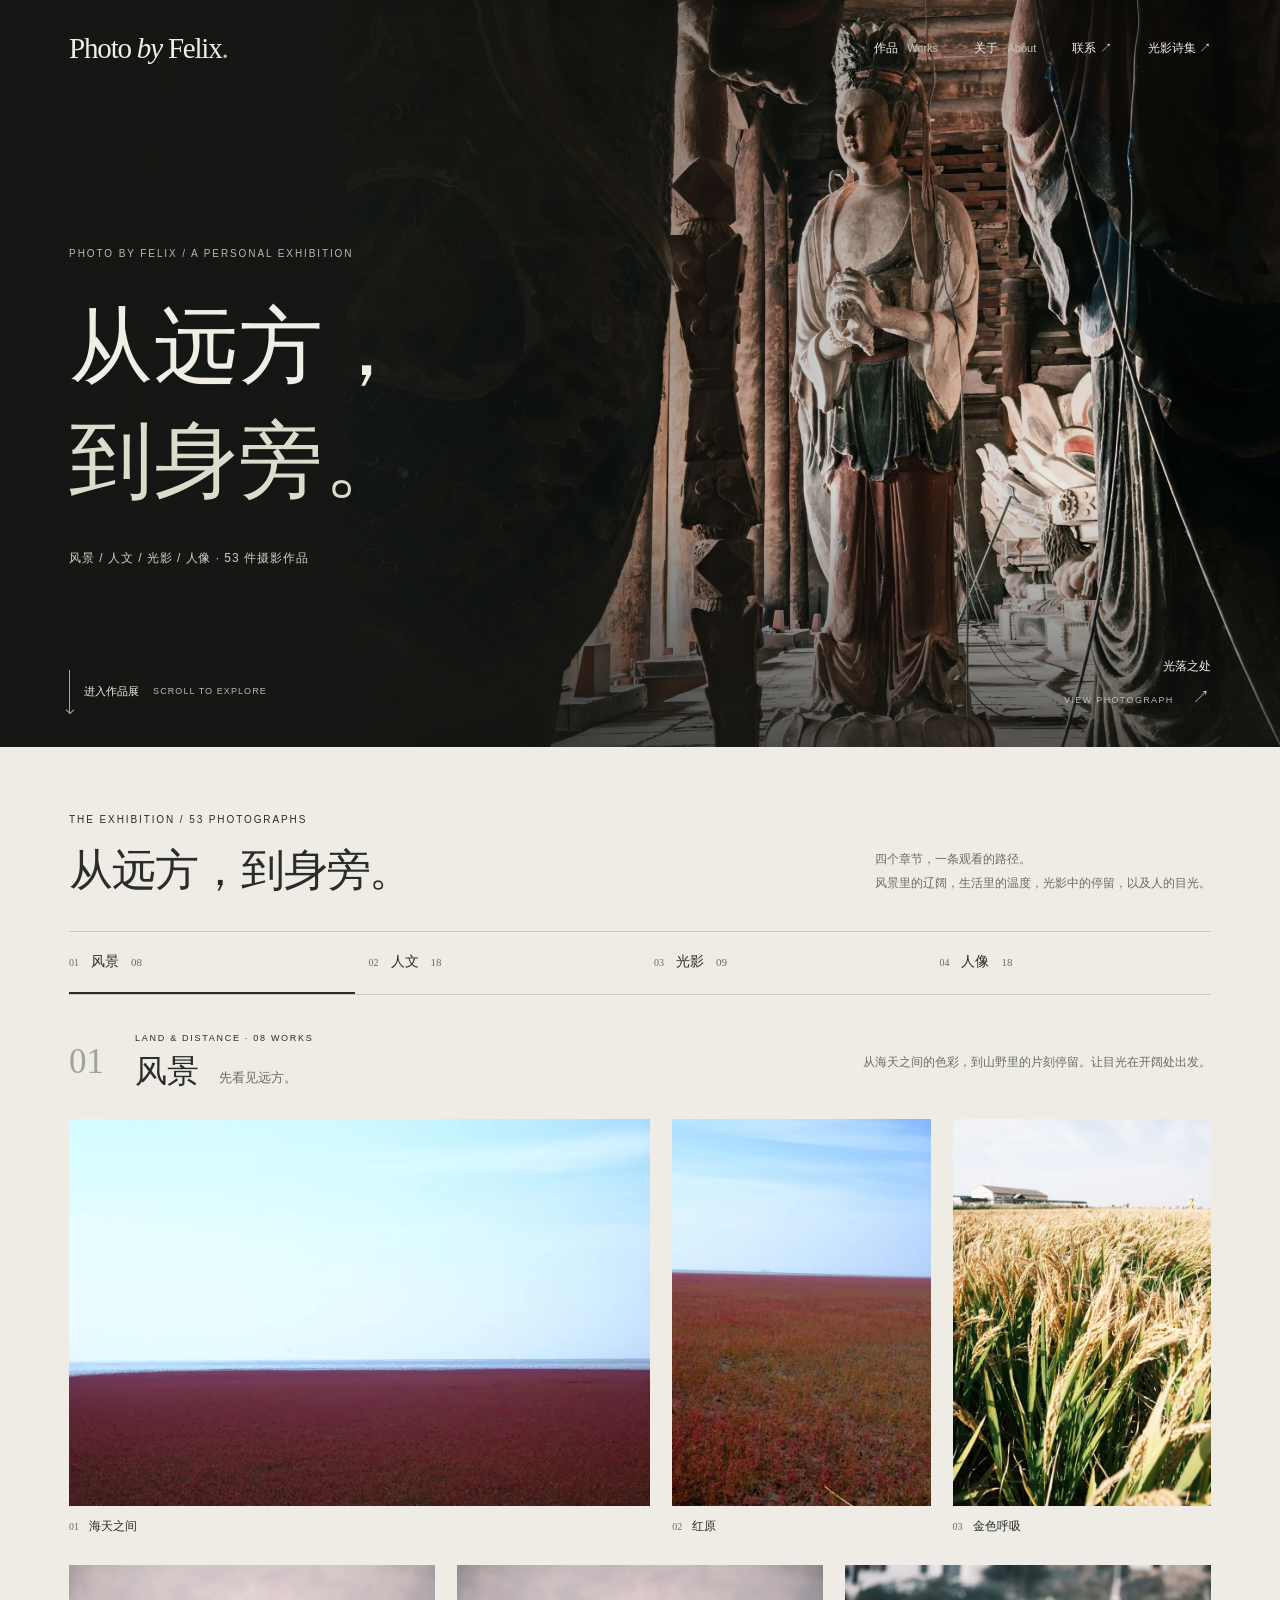
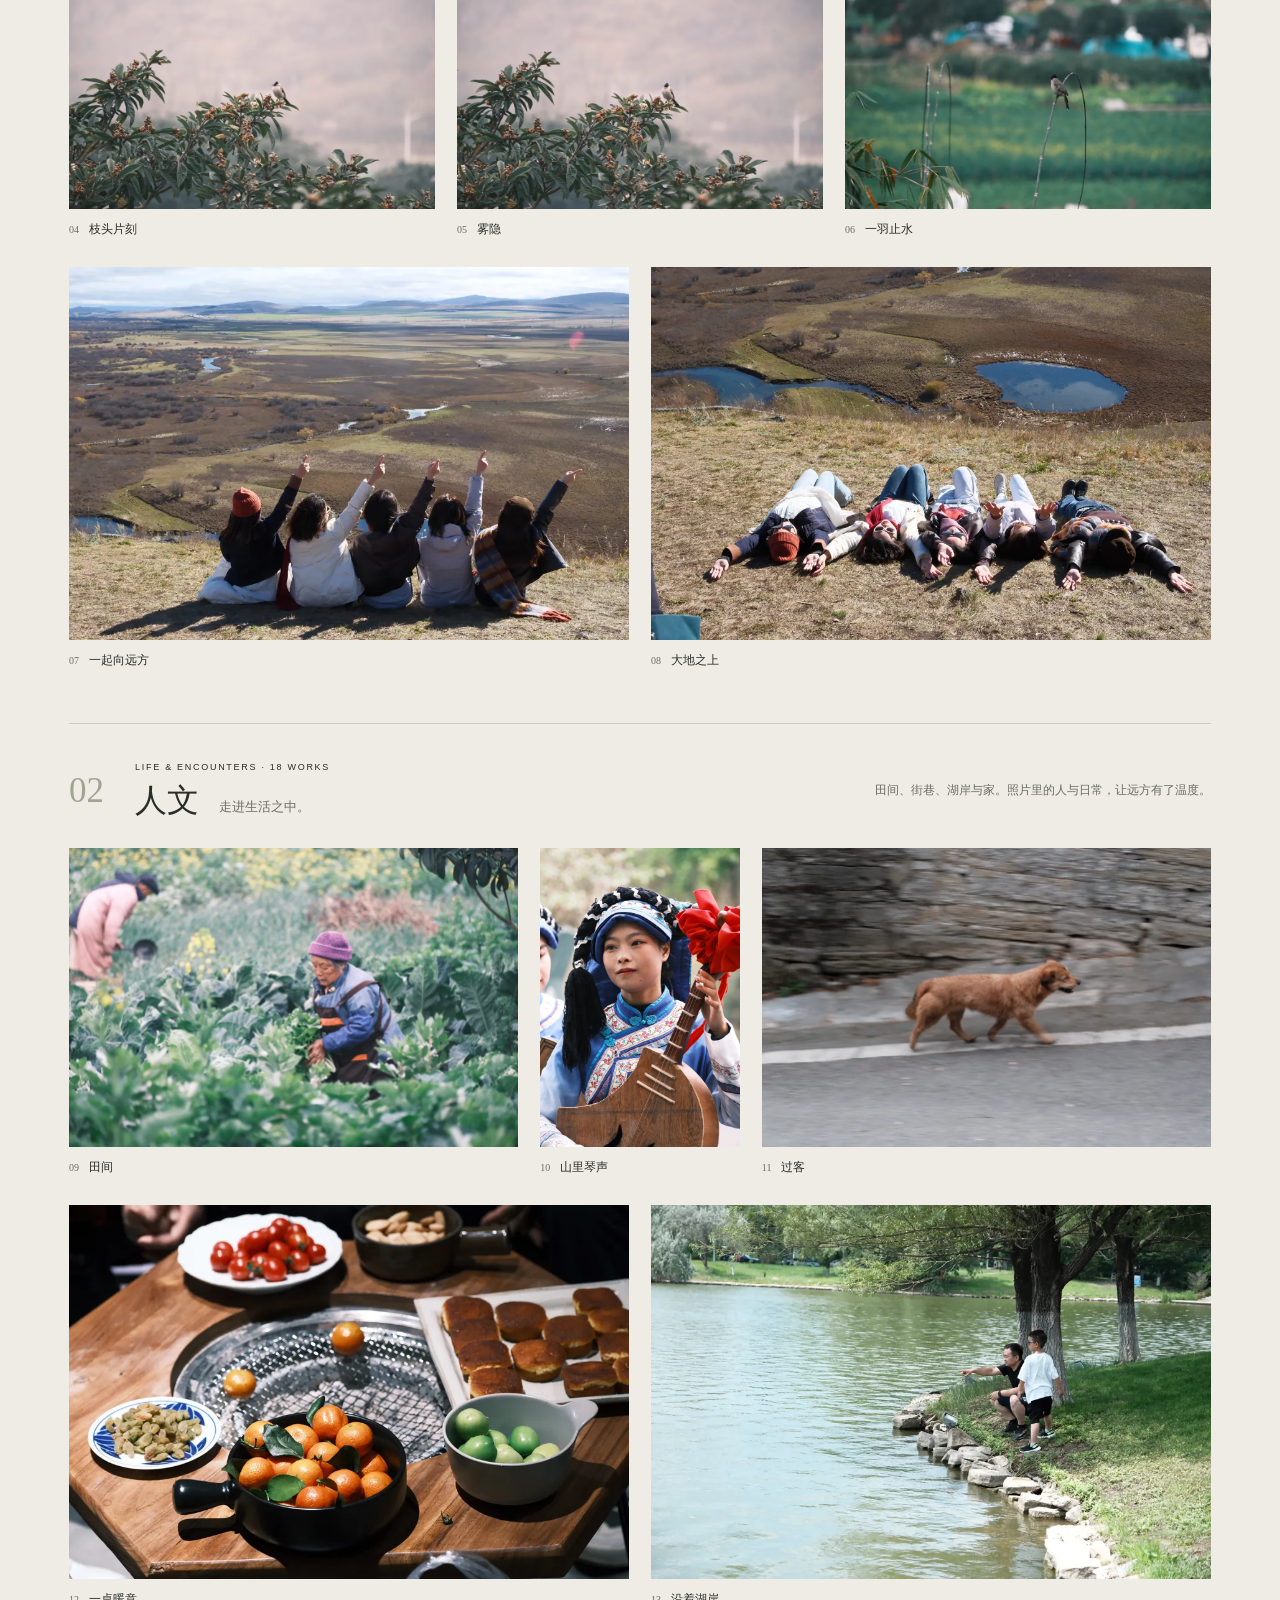
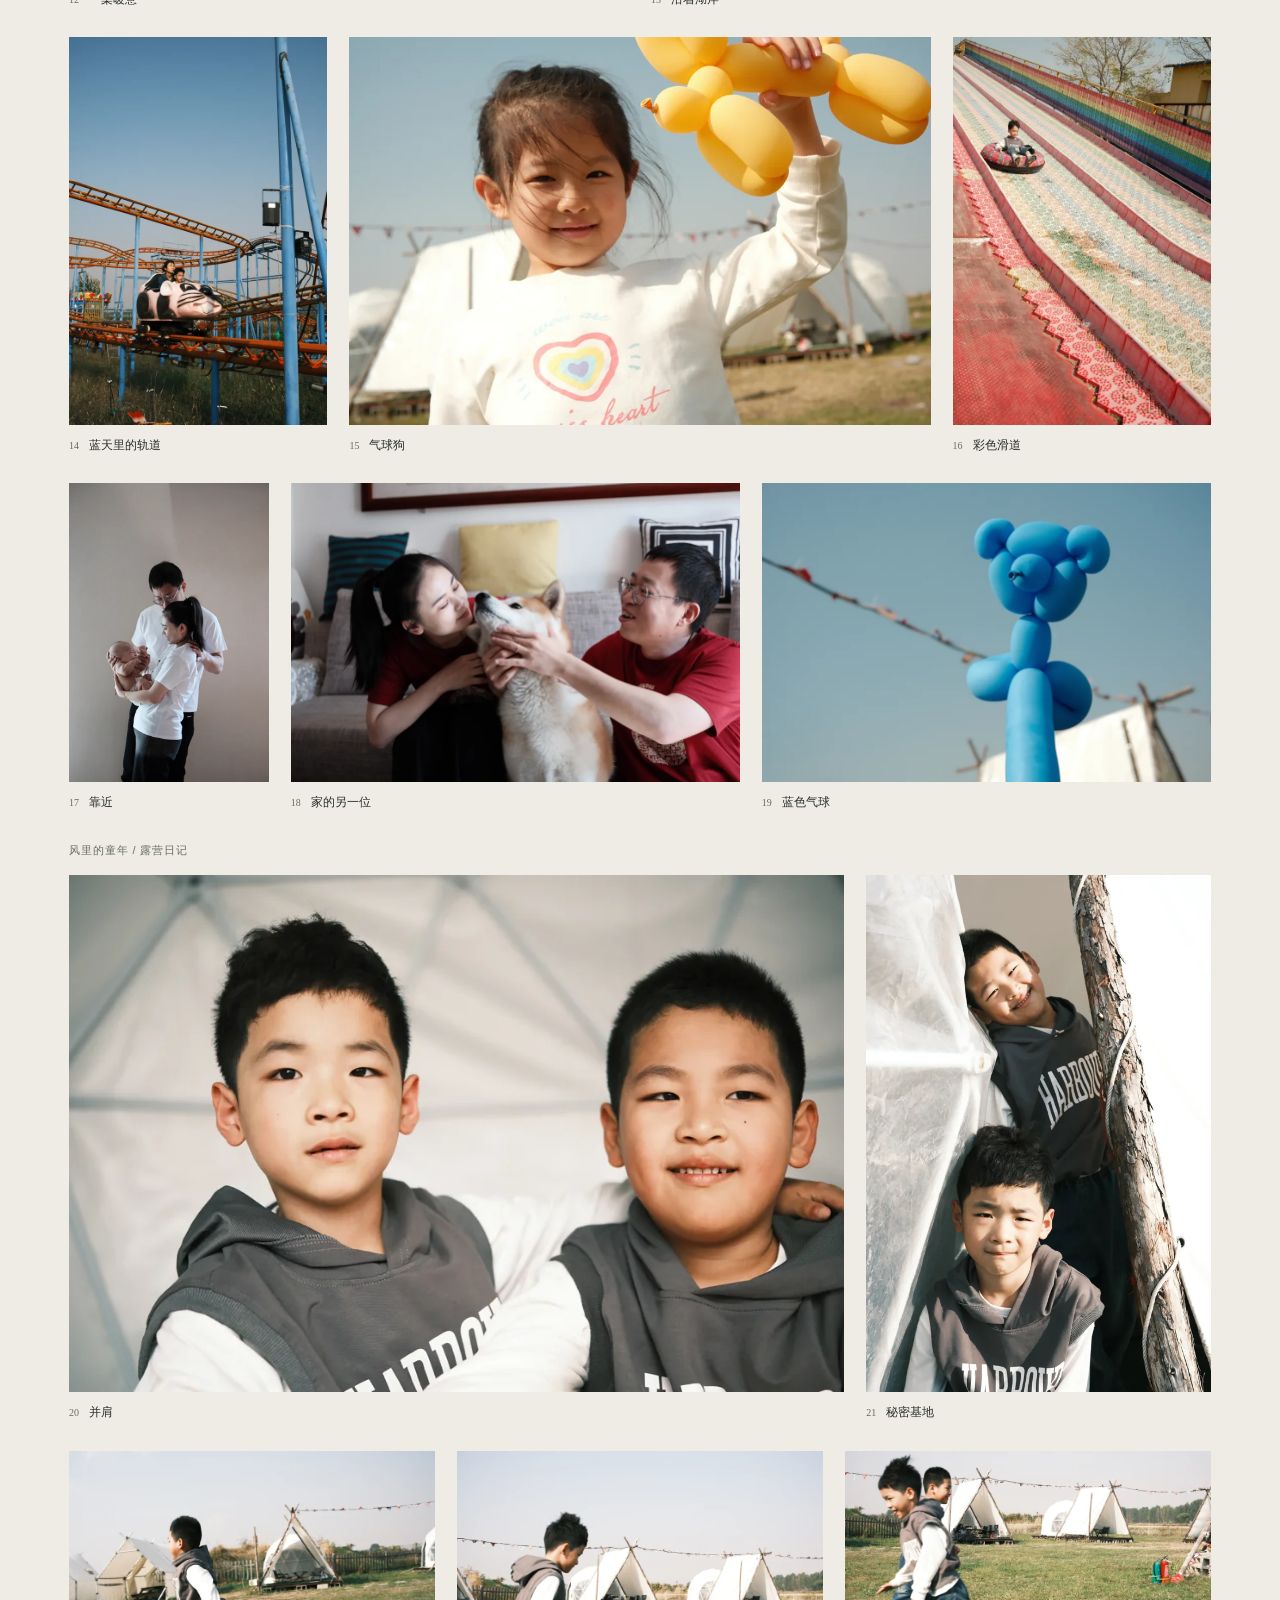
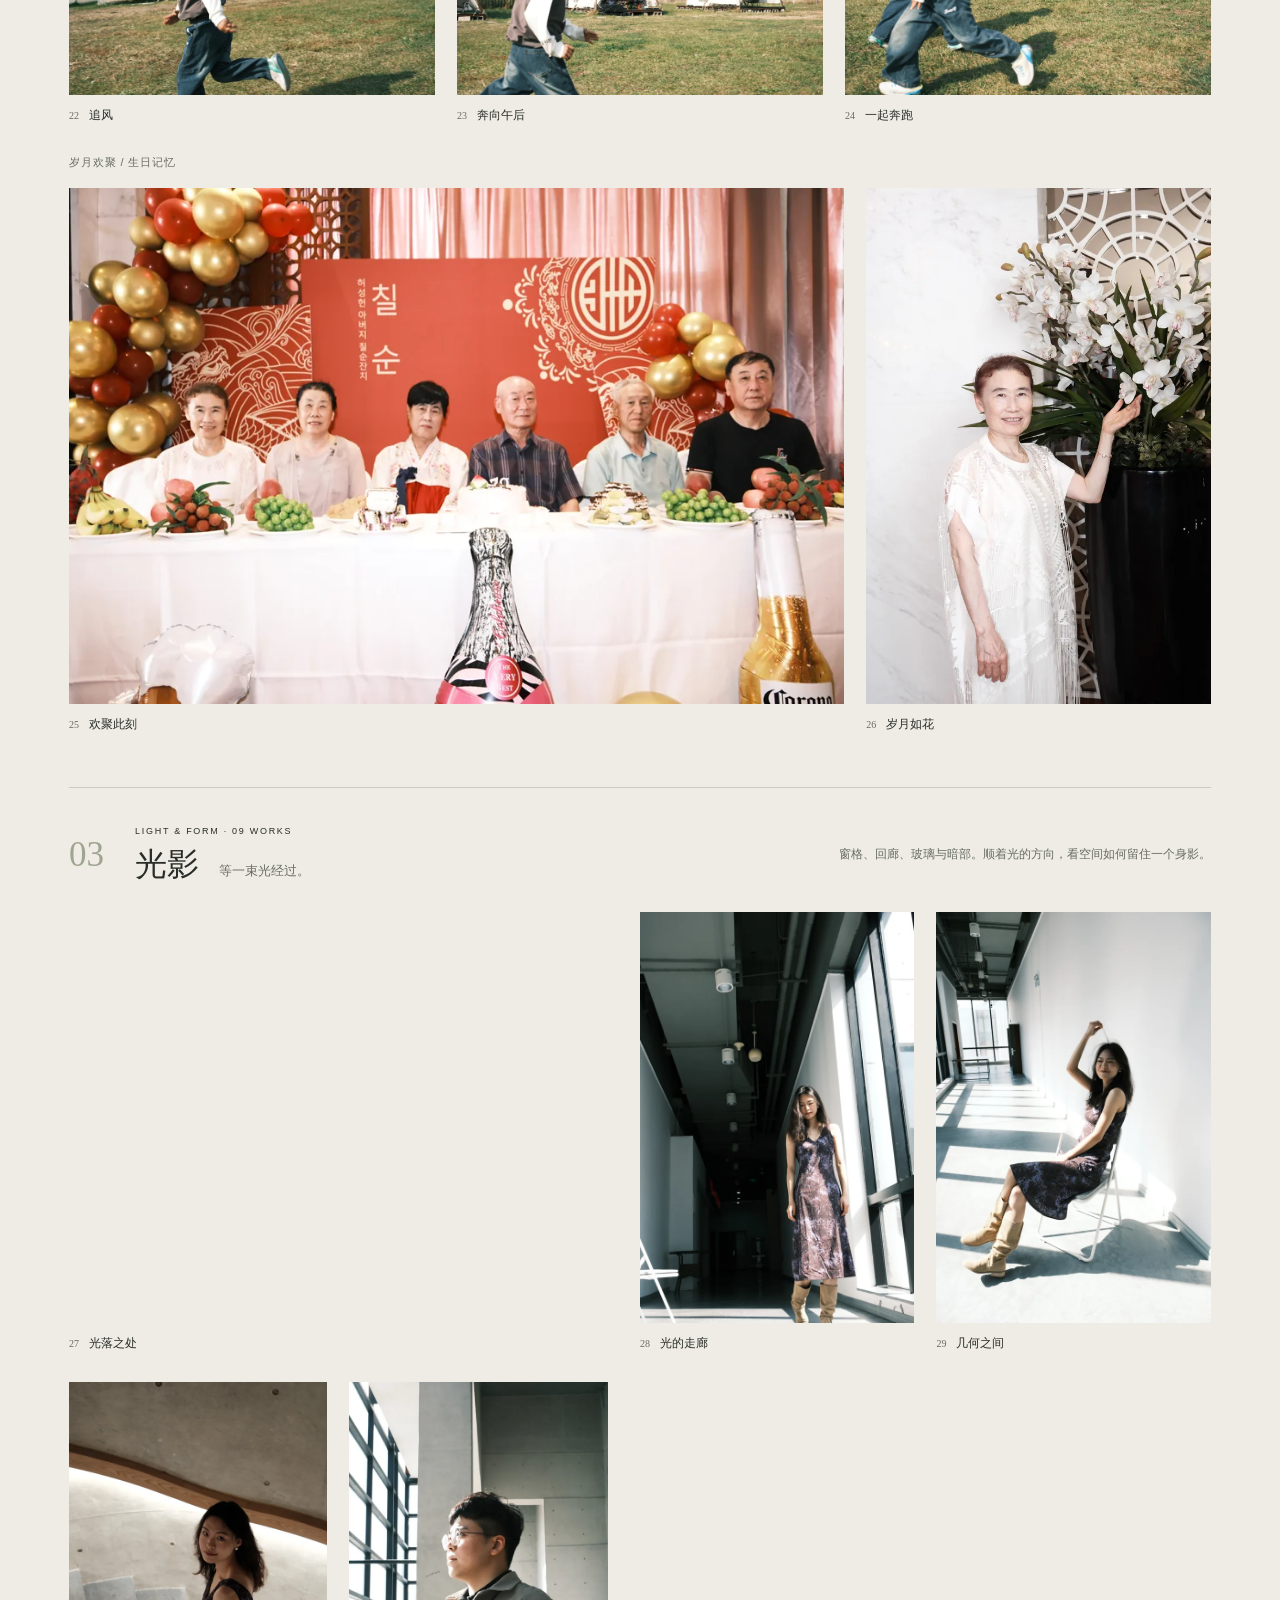
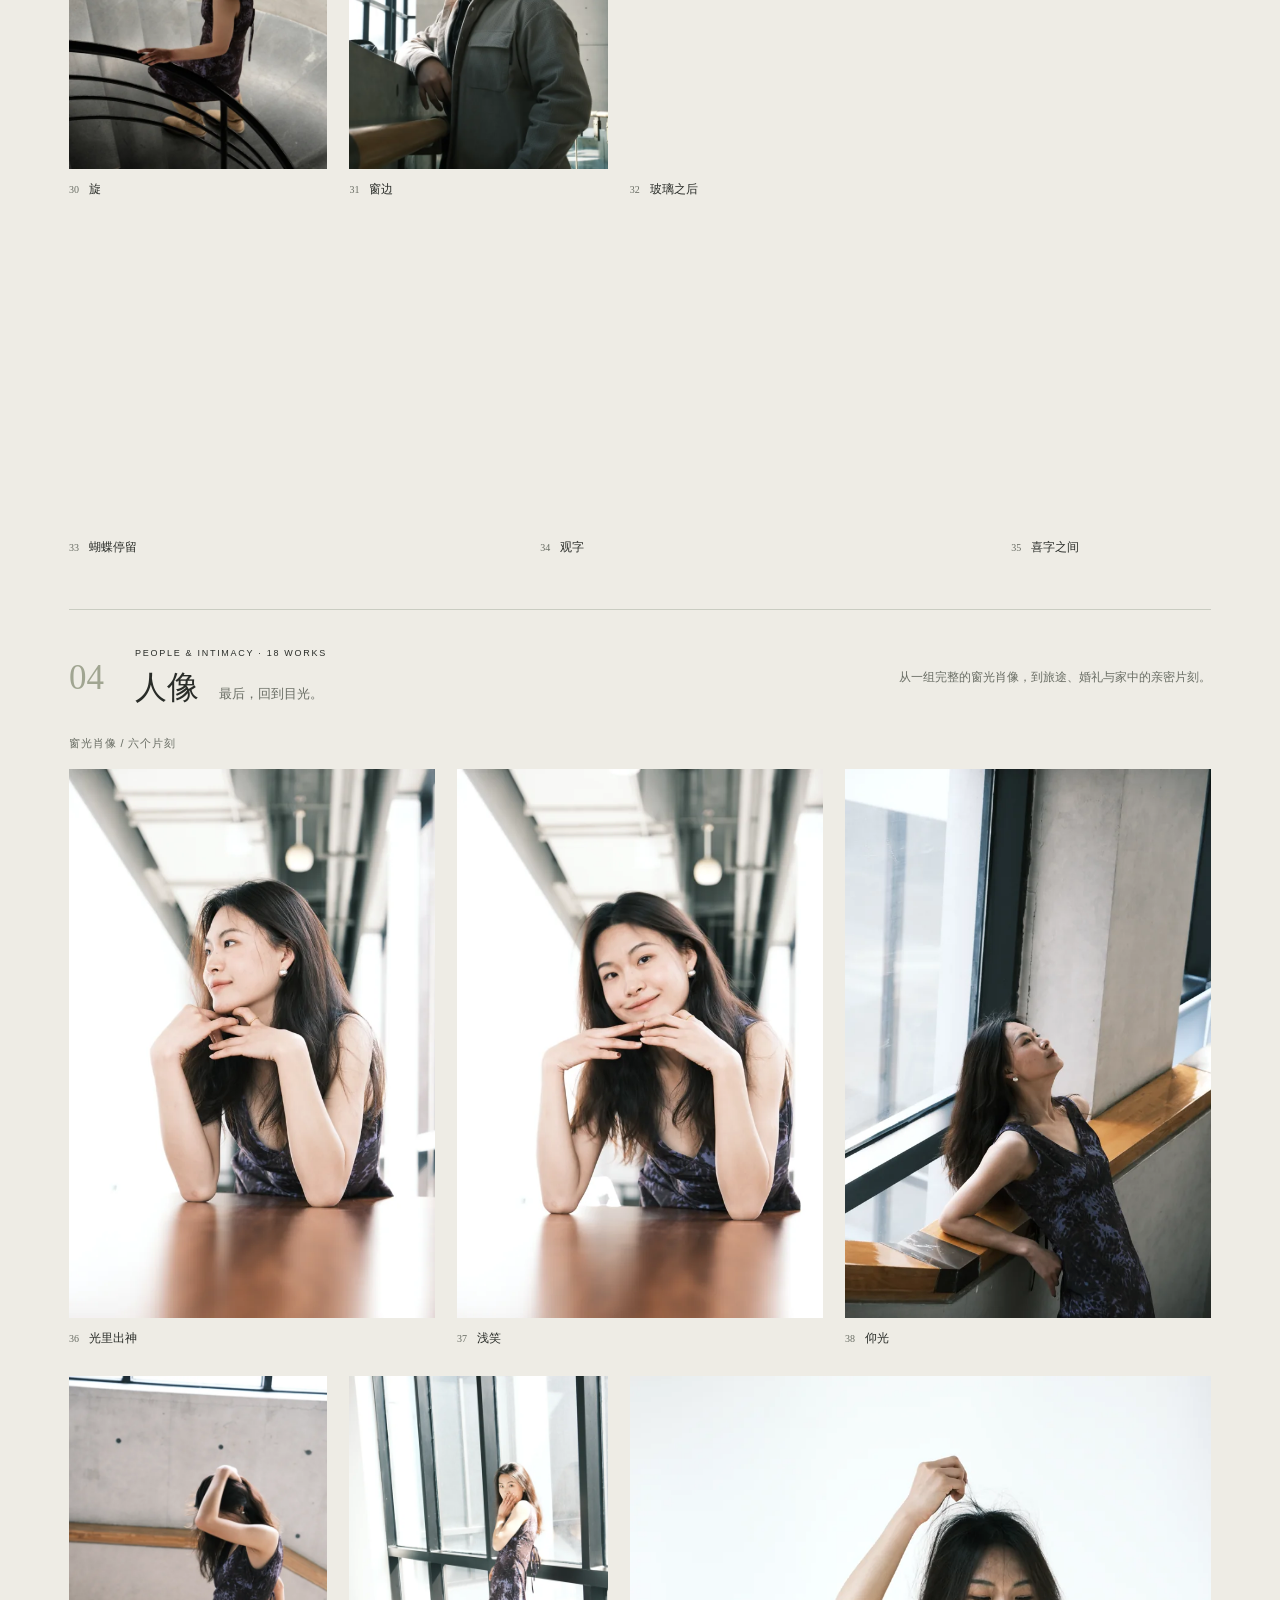
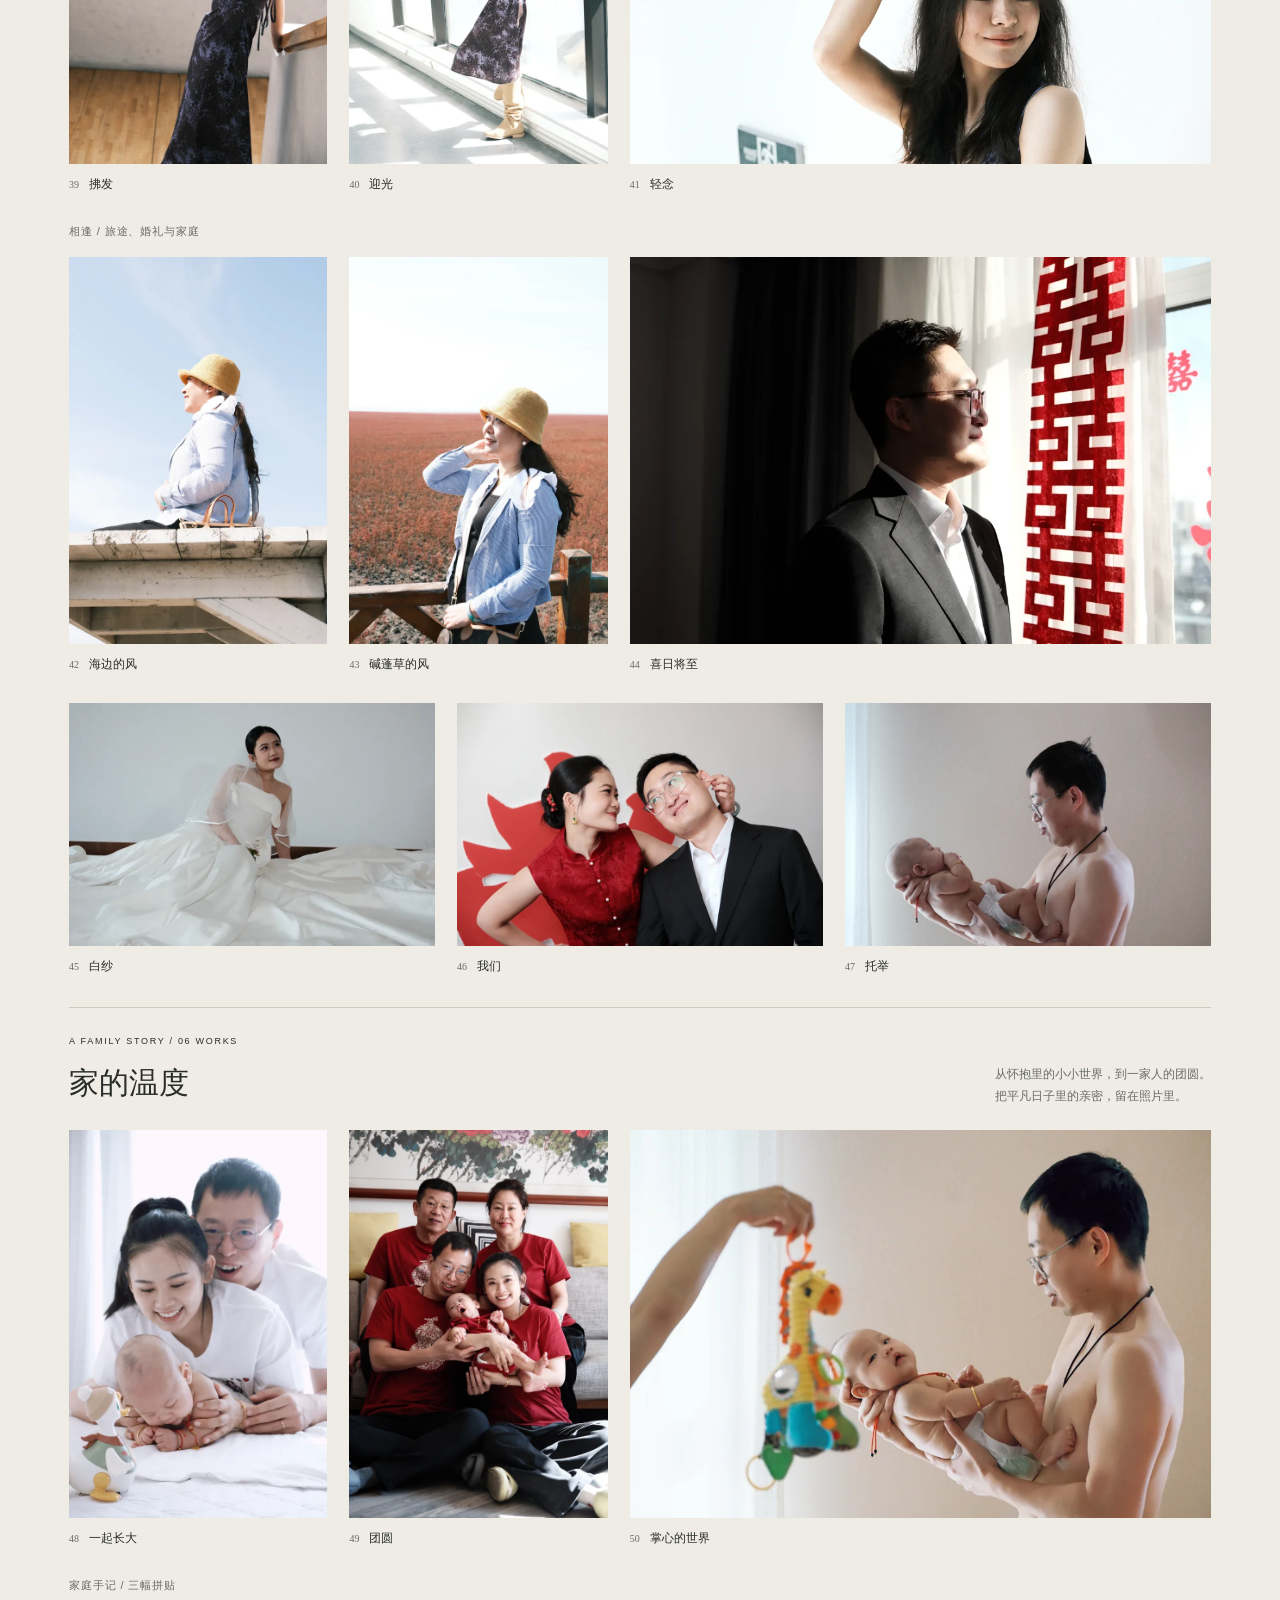
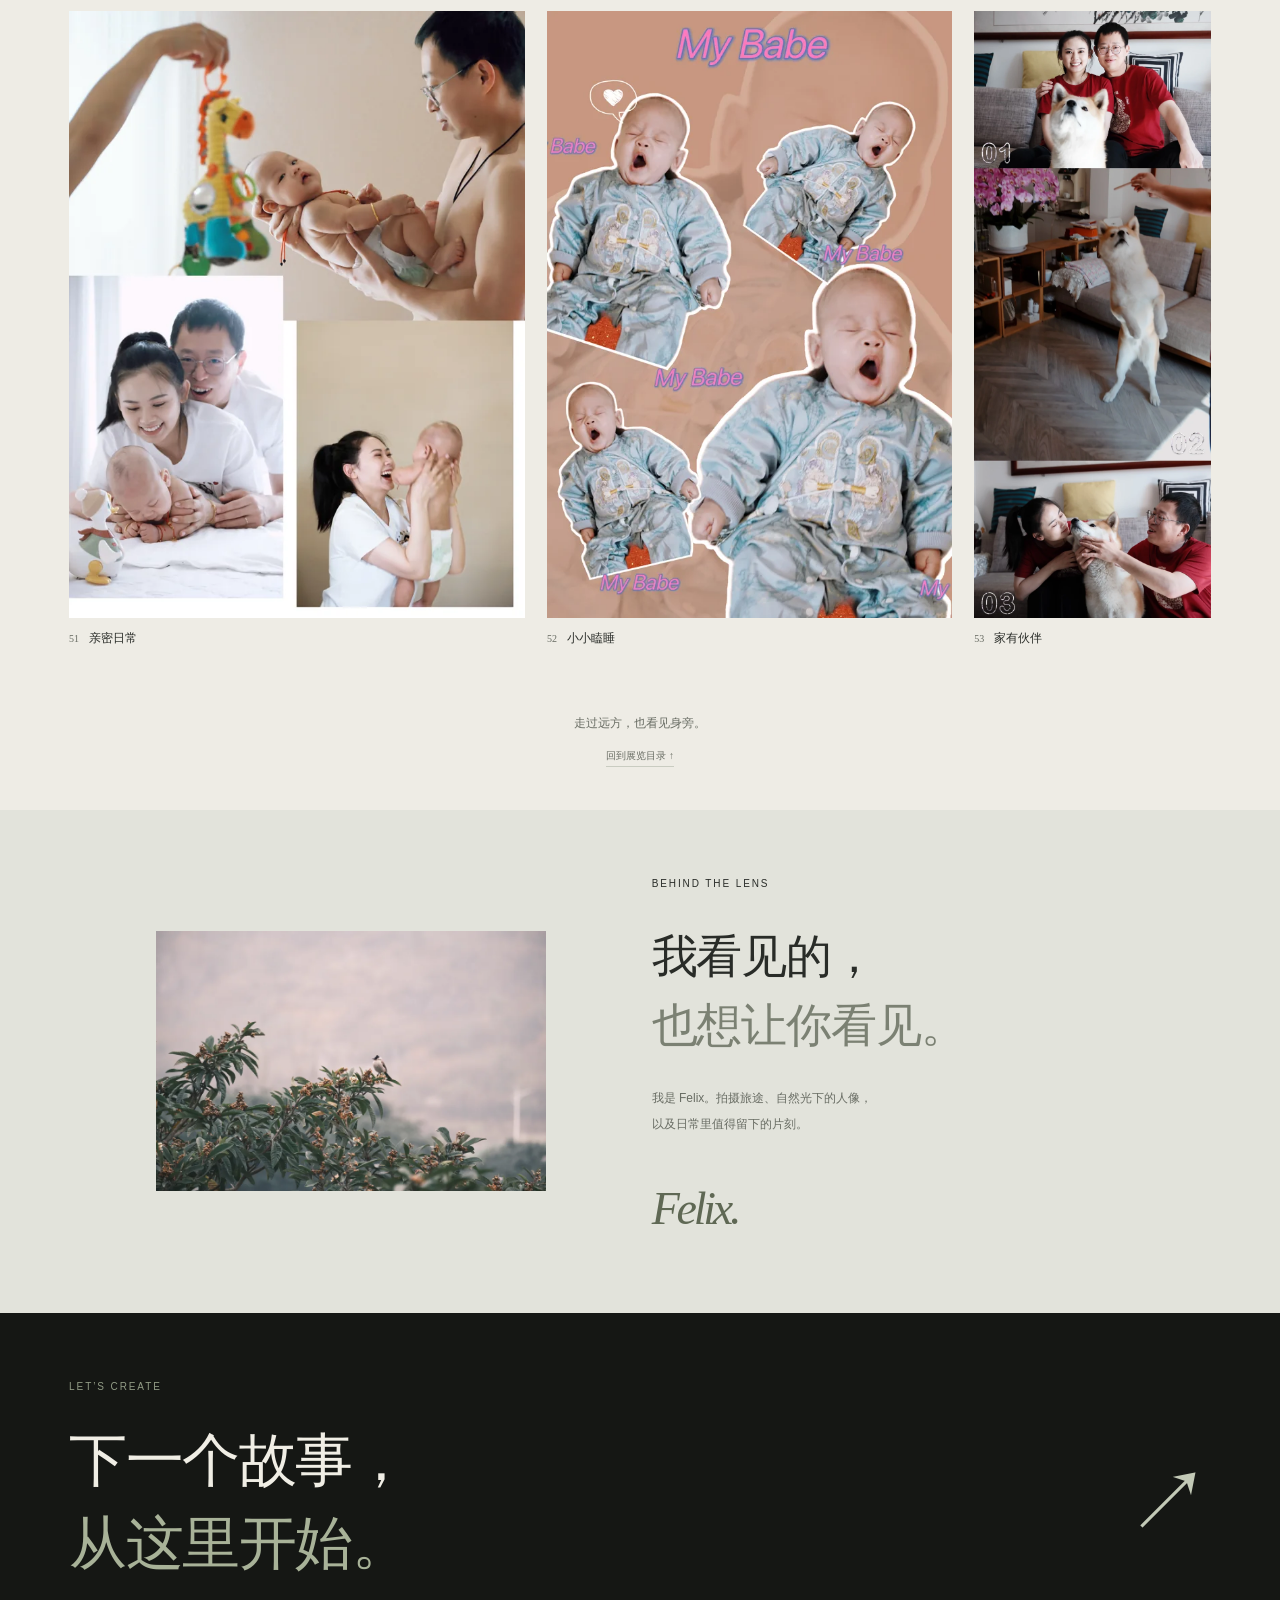
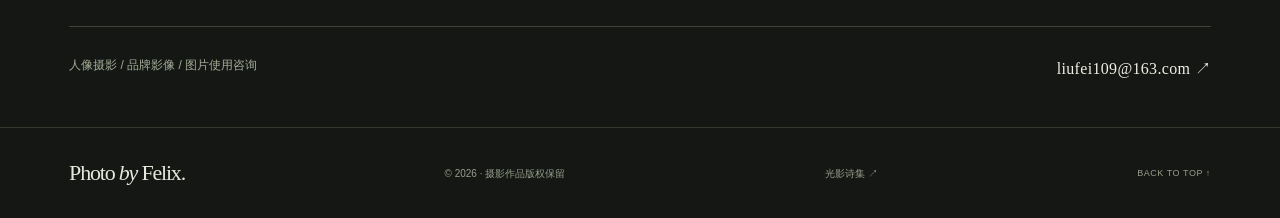
==== commit 2ed7d281: "Curate camping and celebration series and preserve mobile image space" ====
--- a/window-light/index.html
+++ b/window-light/index.html
@@ -6,7 +6,7 @@
 <meta name="description" content="Photo by Felix，Felix 的个人摄影作品集。旅途、自然人像与日常片段。拍摄与合作：liufei109@163.com。">
 <meta name="theme-color" content="#151714">
 <link rel="icon" type="image/svg+xml" href="data:image/svg+xml,%3Csvg xmlns='http://www.w3.org/2000/svg' viewBox='0 0 64 64'%3E%3Crect width='64' height='64' rx='12' fill='%2321211f'/%3E%3Cpath d='M18 47V17h28v6H25v7h16v6H25v11' fill='%23f7f7f5'/%3E%3C/svg%3E">
-<link rel="stylesheet" href="styles.css?v=20260919-2">
+<link rel="stylesheet" href="styles.css?v=20260919-3">
 </head>
 <body>
 <a class="skip" href="#works">跳到作品</a>
@@ -16,13 +16,13 @@
 <section class="hero" aria-labelledby="site-title">
 <a class="hero-photo photo-link" href="images/03-1800.webp" data-photo="03" aria-label="全屏查看 光落之处"><img src="images/03-1800.webp" width="1800" height="1350" alt="寺院深处，一束侧光照亮造像，暗部形成天然画框。" fetchpriority="high"></a>
 <div class="hero-shade" aria-hidden="true"></div>
-<div class="hero-copy"><p class="eyebrow">PHOTO BY FELIX / A PERSONAL EXHIBITION</p><h1 id="site-title">从远方，<br><em>到身旁。</em></h1><p class="hero-subtitle">风景 / 人文 / 光影 / 人像 · 46 件摄影作品</p></div>
+<div class="hero-copy"><p class="eyebrow">PHOTO BY FELIX / A PERSONAL EXHIBITION</p><h1 id="site-title">从远方，<br><em>到身旁。</em></h1><p class="hero-subtitle">风景 / 人文 / 光影 / 人像 · 53 件摄影作品</p></div>
 <div class="hero-bottom"><a class="scroll-cue" href="#works"><span class="scroll-line" aria-hidden="true"></span>进入作品展 <span>SCROLL TO EXPLORE</span></a><a class="hero-caption photo-link" href="images/03-1800.webp" data-photo="03"><span>光落之处</span><span>VIEW PHOTOGRAPH <b aria-hidden="true">↗</b></span></a></div>
 </section>
-<section id="works" class="works" aria-labelledby="works-title"><div class="exhibition-heading"><div><p class="kicker">THE EXHIBITION / 46 PHOTOGRAPHS</p><h2 id="works-title">从远方，到身旁。</h2></div><p>四个章节，一条观看的路径。<br>风景里的辽阔，生活里的温度，光影中的停留，以及人的目光。</p></div><nav class="chapter-nav" aria-label="展览章节"><a href="#landscape"><span>01</span>风景<small>08</small></a><a href="#human"><span>02</span>人文<small>12</small></a><a href="#light"><span>03</span>光影<small>08</small></a><a href="#portrait"><span>04</span>人像<small>18</small></a></nav><div id="gallery"><section class="exhibition-chapter" id="landscape" aria-labelledby="heading-landscape"><div class="chapter-heading"><div class="chapter-number">01</div><div><p class="kicker">LAND & DISTANCE · 08 WORKS</p><h3 id="heading-landscape">风景<span>先看见远方。</span></h3></div><p class="chapter-intro">从海天之间的色彩，到山野里的片刻停留。让目光在开阔处出发。</p></div><div class="photo-row"><figure class="work-card mobile-wide" style="--ratio:1.500000"><a class="photo-link" data-photo="01" href="images/01-1800.webp" aria-label="全屏查看 海天之间"><img src="images/01-900.webp" srcset="images/01-900.webp 900w, images/01-1800.webp 1800w" sizes="(max-width: 600px) 92vw, (max-width: 900px) 45vw, 40vw" width="7728" height="5152" alt="酒红色滩涂、蓝色海平线与大面积淡蓝天空。" loading="lazy" decoding="async"><span class="view-label" aria-hidden="true">↗</span></a><figcaption><span class="work-index">01</span><strong>海天之间</strong></figcaption></figure><figure class="work-card " style="--ratio:0.666667"><a class="photo-link" data-photo="24" href="images/24-exhibit-1800.webp" aria-label="全屏查看 红原"><img src="images/24-exhibit-900.webp" srcset="images/24-exhibit-900.webp 600w, images/24-exhibit-1800.webp 1200w" sizes="(max-width: 600px) 92vw, (max-width: 900px) 45vw, 40vw" width="5152" height="7728" alt="赤色滩涂延伸到蓝色海平线，竖幅画面留下辽阔的天空。" loading="lazy" decoding="async"><span class="view-label" aria-hidden="true">↗</span></a><figcaption><span class="work-index">02</span><strong>红原</strong></figcaption></figure><figure class="work-card " style="--ratio:0.666667"><a class="photo-link" data-photo="25" href="images/25-exhibit-1800.webp" aria-label="全屏查看 金色呼吸"><img src="images/25-exhibit-900.webp" srcset="images/25-exhibit-900.webp 600w, images/25-exhibit-1800.webp 1200w" sizes="(max-width: 600px) 92vw, (max-width: 900px) 45vw, 40vw" width="5152" height="7728" alt="阳光穿过金色稻穗，近景的稻叶向天空伸展。" loading="lazy" decoding="async"><span class="view-label" aria-hidden="true">↗</span></a><figcaption><span class="work-index">03</span><strong>金色呼吸</strong></figcaption></figure></div><div class="photo-row"><figure class="work-card mobile-wide" style="--ratio:1.500000"><a class="photo-link" data-photo="04" href="images/04-1800.webp" aria-label="全屏查看 枝头片刻"><img src="images/04-900.webp" srcset="images/04-900.webp 900w, images/04-1800.webp 1800w" sizes="(max-width: 600px) 92vw, (max-width: 900px) 45vw, 40vw" width="3840" height="2560" alt="小鸟立于深绿色枝头，背后为柔和灰粉色山景散景。" loading="lazy" decoding="async"><span class="view-label" aria-hidden="true">↗</span></a><figcaption><span class="work-index">04</span><strong>枝头片刻</strong></figcaption></figure><figure class="work-card mobile-wide" style="--ratio:1.500000"><a class="photo-link" data-photo="26" href="images/26-exhibit-1800.webp" aria-label="全屏查看 雾隐"><img src="images/26-exhibit-900.webp" srcset="images/26-exhibit-900.webp 900w, images/26-exhibit-1800.webp 1800w" sizes="(max-width: 600px) 92vw, (max-width: 900px) 45vw, 40vw" width="3840" height="2560" alt="远山笼罩在薄雾里，近处枝叶浮现在柔和的山色前。" loading="lazy" decoding="async"><span class="view-label" aria-hidden="true">↗</span></a><figcaption><span class="work-index">05</span><strong>雾隐</strong></figcaption></figure><figure class="work-card mobile-wide" style="--ratio:1.500000"><a class="photo-link" data-photo="27" href="images/27-exhibit-1800.webp" aria-label="全屏查看 一羽止水"><img src="images/27-exhibit-900.webp" srcset="images/27-exhibit-900.webp 900w, images/27-exhibit-1800.webp 1800w" sizes="(max-width: 600px) 92vw, (max-width: 900px) 45vw, 40vw" width="3840" height="2560" alt="水鸟停在细长枝头，倒影与岸边的绿色融为一体。" loading="lazy" decoding="async"><span class="view-label" aria-hidden="true">↗</span></a><figcaption><span class="work-index">06</span><strong>一羽止水</strong></figcaption></figure></div><div class="photo-row"><figure class="work-card mobile-wide" style="--ratio:1.500000"><a class="photo-link" data-photo="06" href="images/06-1800.webp" aria-label="全屏查看 一起向远方"><img src="images/06-900.webp" srcset="images/06-900.webp 900w, images/06-1800.webp 1800w" sizes="(max-width: 600px) 92vw, (max-width: 900px) 45vw, 40vw" width="3840" height="2560" alt="五位朋友在草坡上并肩坐着，举手指向开阔的河谷与远山。" loading="lazy" decoding="async"><span class="view-label" aria-hidden="true">↗</span></a><figcaption><span class="work-index">07</span><strong>一起向远方</strong></figcaption></figure><figure class="work-card mobile-wide" style="--ratio:1.500000"><a class="photo-link" data-photo="28" href="images/28-exhibit-1800.webp" aria-label="全屏查看 大地之上"><img src="images/28-exhibit-900.webp" srcset="images/28-exhibit-900.webp 900w, images/28-exhibit-1800.webp 1800w" sizes="(max-width: 600px) 92vw, (max-width: 900px) 45vw, 40vw" width="3840" height="2560" alt="朋友们躺在高处的草地上，远处的小湖嵌在起伏山野之间。" loading="lazy" decoding="async"><span class="view-label" aria-hidden="true">↗</span></a><figcaption><span class="work-index">08</span><strong>大地之上</strong></figcaption></figure></div></section><section class="exhibition-chapter" id="human" aria-labelledby="heading-human"><div class="chapter-heading"><div class="chapter-number">02</div><div><p class="kicker">LIFE & ENCOUNTERS · 12 WORKS</p><h3 id="heading-human">人文<span>走进生活之中。</span></h3></div><p class="chapter-intro">田间、街巷、湖岸与家。照片里的人与日常，让远方有了温度。</p></div><div class="photo-row"><figure class="work-card mobile-wide" style="--ratio:1.500000"><a class="photo-link" data-photo="17" href="images/17-1800.webp" aria-label="全屏查看 田间"><img src="images/17-900.webp" srcset="images/17-900.webp 900w, images/17-1800.webp 1800w" sizes="(max-width: 600px) 92vw, (max-width: 900px) 45vw, 40vw" width="3840" height="2560" alt="戴紫色毛线帽的长者在蔬菜田里采菜，另一位劳作者在后景。" loading="lazy" decoding="async"><span class="view-label" aria-hidden="true">↗</span></a><figcaption><span class="work-index">09</span><strong>田间</strong></figcaption></figure><figure class="work-card mobile-wide" style="--ratio:0.666667"><a class="photo-link" data-photo="29" href="images/29-exhibit-1800.webp" aria-label="全屏查看 山里琴声"><img src="images/29-exhibit-900.webp" srcset="images/29-exhibit-900.webp 600w, images/29-exhibit-1800.webp 1200w" sizes="(max-width: 600px) 92vw, (max-width: 900px) 45vw, 40vw" width="2560" height="3840" alt="身着传统服饰的演奏者抱着乐器，目光望向画面之外。" loading="lazy" decoding="async"><span class="view-label" aria-hidden="true">↗</span></a><figcaption><span class="work-index">10</span><strong>山里琴声</strong></figcaption></figure><figure class="work-card mobile-wide" style="--ratio:1.500000"><a class="photo-link" data-photo="30" href="images/30-exhibit-1800.webp" aria-label="全屏查看 过客"><img src="images/30-exhibit-900.webp" srcset="images/30-exhibit-900.webp 900w, images/30-exhibit-1800.webp 1800w" sizes="(max-width: 600px) 92vw, (max-width: 900px) 45vw, 40vw" width="3840" height="2560" alt="一只黄狗从石墙前走过，身体的暖色穿过灰色街道。" loading="lazy" decoding="async"><span class="view-label" aria-hidden="true">↗</span></a><figcaption><span class="work-index">11</span><strong>过客</strong></figcaption></figure></div><div class="photo-row"><figure class="work-card mobile-wide" style="--ratio:1.500000"><a class="photo-link" data-photo="18" href="images/18-1800.webp" aria-label="全屏查看 一桌暖意"><img src="images/18-900.webp" srcset="images/18-900.webp 900w, images/18-1800.webp 1800w" sizes="(max-width: 600px) 92vw, (max-width: 900px) 45vw, 40vw" width="3840" height="2560" alt="木桌上的柑橘、青果、番茄与糕点围绕金属烤盘。" loading="lazy" decoding="async"><span class="view-label" aria-hidden="true">↗</span></a><figcaption><span class="work-index">12</span><strong>一桌暖意</strong></figcaption></figure><figure class="work-card mobile-wide" style="--ratio:1.500000"><a class="photo-link" data-photo="12" href="images/12-1800.webp" aria-label="全屏查看 沿着湖岸"><img src="images/12-900.webp" srcset="images/12-900.webp 900w, images/12-1800.webp 1800w" sizes="(max-width: 600px) 92vw, (max-width: 900px) 45vw, 40vw" width="3840" height="2560" alt="树荫下，一位大人蹲在孩子身边指向湖面，石岸弯向前景。" loading="lazy" decoding="async"><span class="view-label" aria-hidden="true">↗</span></a><figcaption><span class="work-index">13</span><strong>沿着湖岸</strong></figcaption></figure><figure class="work-card mobile-wide" style="--ratio:1.500000"><a class="photo-link" data-photo="32" href="images/32-exhibit-1800.webp" aria-label="全屏查看 追风"><img src="images/32-exhibit-900.webp" srcset="images/32-exhibit-900.webp 900w, images/32-exhibit-1800.webp 1800w" sizes="(max-width: 600px) 92vw, (max-width: 900px) 45vw, 40vw" width="7728" height="5152" alt="孩子跑过营地草坪，帐篷和天空留在身后。" loading="lazy" decoding="async"><span class="view-label" aria-hidden="true">↗</span></a><figcaption><span class="work-index">14</span><strong>追风</strong></figcaption></figure></div><div class="photo-row"><figure class="work-card mobile-wide" style="--ratio:0.666667"><a class="photo-link" data-photo="14" href="images/14-1800.webp" aria-label="全屏查看 蓝天里的轨道"><img src="images/14-900.webp" srcset="images/14-900.webp 600w, images/14-1800.webp 1200w" sizes="(max-width: 600px) 92vw, (max-width: 900px) 45vw, 40vw" width="5152" height="7728" alt="母子乘坐粉色游乐车，橙色轨道和蓝色立柱交错，天空大幅留白。" loading="lazy" decoding="async"><span class="view-label" aria-hidden="true">↗</span></a><figcaption><span class="work-index">15</span><strong>蓝天里的轨道</strong></figcaption></figure><figure class="work-card mobile-wide" style="--ratio:1.500000"><a class="photo-link" data-photo="31" href="images/31-exhibit-1800.webp" aria-label="全屏查看 气球狗"><img src="images/31-exhibit-900.webp" srcset="images/31-exhibit-900.webp 900w, images/31-exhibit-1800.webp 1800w" sizes="(max-width: 600px) 92vw, (max-width: 900px) 45vw, 40vw" width="7728" height="5152" alt="女孩举着黄色气球造型，在户外阳光里微笑。" loading="lazy" decoding="async"><span class="view-label" aria-hidden="true">↗</span></a><figcaption><span class="work-index">16</span><strong>气球狗</strong></figcaption></figure><figure class="work-card mobile-wide" style="--ratio:0.666667"><a class="photo-link" data-photo="15" href="images/15-1800.webp" aria-label="全屏查看 彩色滑道"><img src="images/15-900.webp" srcset="images/15-900.webp 600w, images/15-1800.webp 1200w" sizes="(max-width: 600px) 92vw, (max-width: 900px) 45vw, 40vw" width="5152" height="7728" alt="孩子坐着滑圈经过彩色长滑道，重复斜线延伸出画面。" loading="lazy" decoding="async"><span class="view-label" aria-hidden="true">↗</span></a><figcaption><span class="work-index">17</span><strong>彩色滑道</strong></figcaption></figure></div><div class="photo-row"><figure class="work-card mobile-wide" style="--ratio:0.666667"><a class="photo-link" data-photo="11" href="images/11-1800.webp" aria-label="全屏查看 靠近"><img src="images/11-900.webp" srcset="images/11-900.webp 600w, images/11-1800.webp 1200w" sizes="(max-width: 600px) 92vw, (max-width: 900px) 45vw, 40vw" width="2560" height="3840" alt="柔和窗光下，穿白衫的父母一起抱着婴儿，暖灰墙面留出安静空间。" loading="lazy" decoding="async"><span class="view-label" aria-hidden="true">↗</span></a><figcaption><span class="work-index">18</span><strong>靠近</strong></figcaption></figure><figure class="work-card mobile-wide" style="--ratio:1.500000"><a class="photo-link" data-photo="13" href="images/13-1800.webp" aria-label="全屏查看 家的另一位"><img src="images/13-900.webp" srcset="images/13-900.webp 900w, images/13-1800.webp 1800w" sizes="(max-width: 600px) 92vw, (max-width: 900px) 45vw, 40vw" width="3840" height="2560" alt="沙发上，两位穿红衫的大人笑着抚摸一只狗。" loading="lazy" decoding="async"><span class="view-label" aria-hidden="true">↗</span></a><figcaption><span class="work-index">19</span><strong>家的另一位</strong></figcaption></figure><figure class="work-card mobile-wide" style="--ratio:1.500000"><a class="photo-link" data-photo="16" href="images/16-1800.webp" aria-label="全屏查看 蓝色气球"><img src="images/16-900.webp" srcset="images/16-900.webp 900w, images/16-1800.webp 1800w" sizes="(max-width: 600px) 92vw, (max-width: 900px) 45vw, 40vw" width="7728" height="5152" alt="蓝色气球小熊在天空前，远处白色帐篷和彩旗虚化。" loading="lazy" decoding="async"><span class="view-label" aria-hidden="true">↗</span></a><figcaption><span class="work-index">20</span><strong>蓝色气球</strong></figcaption></figure></div></section><section class="exhibition-chapter" id="light" aria-labelledby="heading-light"><div class="chapter-heading"><div class="chapter-number">03</div><div><p class="kicker">LIGHT & FORM · 08 WORKS</p><h3 id="heading-light">光影<span>等一束光经过。</span></h3></div><p class="chapter-intro">窗格、回廊、玻璃与暗部。顺着光的方向，看空间如何留住一个身影。</p></div><div class="photo-row"><figure class="work-card mobile-wide" style="--ratio:1.333333"><a class="photo-link" data-photo="03" href="images/03-1800.webp" aria-label="全屏查看 光落之处"><img src="images/03-900.webp" srcset="images/03-900.webp 900w, images/03-1800.webp 1800w" sizes="(max-width: 600px) 92vw, (max-width: 900px) 45vw, 40vw" width="8036" height="6027" alt="暖侧光中的寺院造像，左右暗色雕像在近景形成天然取景框。" loading="lazy" decoding="async"><span class="view-label" aria-hidden="true">↗</span></a><figcaption><span class="work-index">21</span><strong>光落之处</strong></figcaption></figure><figure class="work-card " style="--ratio:0.666667"><a class="photo-link" data-photo="33" href="images/33-exhibit-1800.webp" aria-label="全屏查看 光的走廊"><img src="images/33-exhibit-900.webp" srcset="images/33-exhibit-900.webp 600w, images/33-exhibit-1800.webp 1200w" sizes="(max-width: 600px) 92vw, (max-width: 900px) 45vw, 40vw" width="5152" height="7728" alt="女子站在长廊窗边，明暗交界与高窗延伸出纵深。" loading="lazy" decoding="async"><span class="view-label" aria-hidden="true">↗</span></a><figcaption><span class="work-index">22</span><strong>光的走廊</strong></figcaption></figure><figure class="work-card " style="--ratio:0.666667"><a class="photo-link" data-photo="34" href="images/34-exhibit-1800.webp" aria-label="全屏查看 几何之间"><img src="images/34-exhibit-900.webp" srcset="images/34-exhibit-900.webp 600w, images/34-exhibit-1800.webp 1200w" sizes="(max-width: 600px) 92vw, (max-width: 900px) 45vw, 40vw" width="5152" height="7728" alt="女子坐在窗前的椅子上，窗格投影沿着地面铺开。" loading="lazy" decoding="async"><span class="view-label" aria-hidden="true">↗</span></a><figcaption><span class="work-index">23</span><strong>几何之间</strong></figcaption></figure></div><div class="photo-row"><figure class="work-card " style="--ratio:0.666667"><a class="photo-link" data-photo="35" href="images/35-exhibit-1800.webp" aria-label="全屏查看 旋"><img src="images/35-exhibit-900.webp" srcset="images/35-exhibit-900.webp 600w, images/35-exhibit-1800.webp 1200w" sizes="(max-width: 600px) 92vw, (max-width: 900px) 45vw, 40vw" width="5152" height="7728" alt="女子停在弧形楼梯扶手旁，曲线与一道侧光围住身影。" loading="lazy" decoding="async"><span class="view-label" aria-hidden="true">↗</span></a><figcaption><span class="work-index">24</span><strong>旋</strong></figcaption></figure><figure class="work-card " style="--ratio:0.666667"><a class="photo-link" data-photo="07" href="images/07-1800.webp" aria-label="全屏查看 窗边"><img src="images/07-900.webp" srcset="images/07-900.webp 600w, images/07-1800.webp 1200w" sizes="(max-width: 600px) 92vw, (max-width: 900px) 45vw, 40vw" width="5152" height="7728" alt="戴眼镜的男子靠在美术馆窗边，窗格和水泥墙围住侧脸。" loading="lazy" decoding="async"><span class="view-label" aria-hidden="true">↗</span></a><figcaption><span class="work-index">25</span><strong>窗边</strong></figcaption></figure><figure class="work-card mobile-wide" style="--ratio:1.500000"><a class="photo-link" data-photo="36" href="images/36-exhibit-1800.webp" aria-label="全屏查看 玻璃之后"><img src="images/36-exhibit-900.webp" srcset="images/36-exhibit-900.webp 900w, images/36-exhibit-1800.webp 1800w" sizes="(max-width: 600px) 92vw, (max-width: 900px) 45vw, 40vw" width="7728" height="5152" alt="男子坐在咖啡馆窗内，玻璃反光与侧脸叠在一起。" loading="lazy" decoding="async"><span class="view-label" aria-hidden="true">↗</span></a><figcaption><span class="work-index">26</span><strong>玻璃之后</strong></figcaption></figure></div><div class="photo-row"><figure class="work-card mobile-wide" style="--ratio:1.500000"><a class="photo-link" data-photo="10" href="images/10-1800.webp" aria-label="全屏查看 蝴蝶停留"><img src="images/10-900.webp" srcset="images/10-900.webp 900w, images/10-1800.webp 1800w" sizes="(max-width: 600px) 92vw, (max-width: 900px) 45vw, 40vw" width="7728" height="5152" alt="窗边悬挂的粉色纸蝴蝶，在深色窗帘与柔和光斑前轻轻展开。" loading="lazy" decoding="async"><span class="view-label" aria-hidden="true">↗</span></a><figcaption><span class="work-index">27</span><strong>蝴蝶停留</strong></figcaption></figure><figure class="work-card mobile-wide" style="--ratio:1.500000"><a class="photo-link" data-photo="37" href="images/37-exhibit-1800.webp" aria-label="全屏查看 观字"><img src="images/37-exhibit-900.webp" srcset="images/37-exhibit-900.webp 900w, images/37-exhibit-1800.webp 1800w" sizes="(max-width: 600px) 92vw, (max-width: 900px) 45vw, 40vw" width="5472" height="3648" alt="一位观众背对镜头读着墙上的书法，身体停在画框之间。" loading="lazy" decoding="async"><span class="view-label" aria-hidden="true">↗</span></a><figcaption><span class="work-index">28</span><strong>观字</strong></figcaption></figure></div></section><section class="exhibition-chapter" id="portrait" aria-labelledby="heading-portrait"><div class="chapter-heading"><div class="chapter-number">04</div><div><p class="kicker">PEOPLE & INTIMACY · 18 WORKS</p><h3 id="heading-portrait">人像<span>最后，回到目光。</span></h3></div><p class="chapter-intro">从一组完整的窗光肖像，到旅途、婚礼与家中的亲密片刻。</p></div><p class="series-label">窗光肖像 / 六个片刻</p><div class="photo-row"><figure class="work-card " style="--ratio:0.666667"><a class="photo-link" data-photo="02" href="images/02-guangli-1800.webp" aria-label="全屏查看 光里出神"><img src="images/02-guangli-900.webp" srcset="images/02-guangli-900.webp 600w, images/02-guangli-1800.webp 1200w" sizes="(max-width: 600px) 92vw, (max-width: 900px) 45vw, 40vw" width="5152" height="7728" alt="窗边自然光下，女子双手轻托下颌，侧望明亮的窗外，桌面映出柔和倒影。" loading="lazy" decoding="async"><span class="view-label" aria-hidden="true">↗</span></a><figcaption><span class="work-index">29</span><strong>光里出神</strong></figcaption></figure><figure class="work-card " style="--ratio:0.666667"><a class="photo-link" data-photo="19" href="images/19-window-1800.webp" aria-label="全屏查看 浅笑"><img src="images/19-window-900.webp" srcset="images/19-window-900.webp 600w, images/19-window-1800.webp 1200w" sizes="(max-width: 600px) 92vw, (max-width: 900px) 45vw, 40vw" width="5152" height="7728" alt="女子在明亮窗边轻托下颌，面向镜头微笑，桌面留下柔和倒影。" loading="lazy" decoding="async"><span class="view-label" aria-hidden="true">↗</span></a><figcaption><span class="work-index">30</span><strong>浅笑</strong></figcaption></figure><figure class="work-card mobile-wide" style="--ratio:0.666667"><a class="photo-link" data-photo="23" href="images/23-window-1800.webp" aria-label="全屏查看 仰光"><img src="images/23-window-900.webp" srcset="images/23-window-900.webp 600w, images/23-window-1800.webp 1200w" sizes="(max-width: 600px) 92vw, (max-width: 900px) 45vw, 40vw" width="5152" height="7728" alt="女子倚在窗边的木扶手上仰望，明亮高窗、水泥墙与斜向线条围出安静的留白。" loading="lazy" decoding="async"><span class="view-label" aria-hidden="true">↗</span></a><figcaption><span class="work-index">31</span><strong>仰光</strong></figcaption></figure></div><div class="photo-row"><figure class="work-card " style="--ratio:0.666667"><a class="photo-link" data-photo="20" href="images/20-window-1800.webp" aria-label="全屏查看 拂发"><img src="images/20-window-900.webp" srcset="images/20-window-900.webp 600w, images/20-window-1800.webp 1200w" sizes="(max-width: 600px) 92vw, (max-width: 900px) 45vw, 40vw" width="5152" height="7728" alt="女子在水泥楼梯间低头抬手拂发，木扶手与手臂形成交错的线条。" loading="lazy" decoding="async"><span class="view-label" aria-hidden="true">↗</span></a><figcaption><span class="work-index">32</span><strong>拂发</strong></figcaption></figure><figure class="work-card " style="--ratio:0.666667"><a class="photo-link" data-photo="21" href="images/21-window-1800.webp" aria-label="全屏查看 迎光"><img src="images/21-window-900.webp" srcset="images/21-window-900.webp 600w, images/21-window-1800.webp 1200w" sizes="(max-width: 600px) 92vw, (max-width: 900px) 45vw, 40vw" width="5152" height="7728" alt="女子站在高窗前，抬手轻掩唇边，窗框与地面投影交织成几何线条。" loading="lazy" decoding="async"><span class="view-label" aria-hidden="true">↗</span></a><figcaption><span class="work-index">33</span><strong>迎光</strong></figcaption></figure><figure class="work-card mobile-wide" style="--ratio:1.500000"><a class="photo-link" data-photo="22" href="images/22-window-1800.webp" aria-label="全屏查看 轻念"><img src="images/22-window-900.webp" srcset="images/22-window-900.webp 900w, images/22-window-1800.webp 1800w" sizes="(max-width: 600px) 92vw, (max-width: 900px) 45vw, 40vw" width="7728" height="5152" alt="白色背景前，女子抬手轻捻发丝、垂眸微笑，画面保留开阔留白。" loading="lazy" decoding="async"><span class="view-label" aria-hidden="true">↗</span></a><figcaption><span class="work-index">34</span><strong>轻念</strong></figcaption></figure></div><p class="series-label">相逢 / 旅途、婚礼与家庭</p><div class="photo-row"><figure class="work-card " style="--ratio:0.666667"><a class="photo-link" data-photo="05" href="images/05-1800.webp" aria-label="全屏查看 海边的风"><img src="images/05-900.webp" srcset="images/05-900.webp 600w, images/05-1800.webp 1200w" sizes="(max-width: 600px) 92vw, (max-width: 900px) 45vw, 40vw" width="3648" height="5472" alt="戴草帽的女子侧坐在白色木平台上，背后是干净的浅蓝天空。" loading="lazy" decoding="async"><span class="view-label" aria-hidden="true">↗</span></a><figcaption><span class="work-index">35</span><strong>海边的风</strong></figcaption></figure><figure class="work-card " style="--ratio:0.666667"><a class="photo-link" data-photo="38" href="images/38-exhibit-1800.webp" aria-label="全屏查看 碱蓬草的风"><img src="images/38-exhibit-900.webp" srcset="images/38-exhibit-900.webp 600w, images/38-exhibit-1800.webp 1200w" sizes="(max-width: 600px) 92vw, (max-width: 900px) 45vw, 40vw" width="5152" height="7728" alt="戴草帽的女子坐在红色滩涂前，海风拂过衣袖。" loading="lazy" decoding="async"><span class="view-label" aria-hidden="true">↗</span></a><figcaption><span class="work-index">36</span><strong>碱蓬草的风</strong></figcaption></figure><figure class="work-card mobile-wide" style="--ratio:1.500000"><a class="photo-link" data-photo="08" href="images/08-1800.webp" aria-label="全屏查看 喜日将至"><img src="images/08-900.webp" srcset="images/08-900.webp 900w, images/08-1800.webp 1800w" sizes="(max-width: 600px) 92vw, (max-width: 900px) 45vw, 40vw" width="7728" height="5152" alt="新郎站在贴着红色双喜剪纸的窗前，侧脸被自然阳光照亮。" loading="lazy" decoding="async"><span class="view-label" aria-hidden="true">↗</span></a><figcaption><span class="work-index">37</span><strong>喜日将至</strong></figcaption></figure></div><div class="photo-row"><figure class="work-card mobile-wide" style="--ratio:1.500000"><a class="photo-link" data-photo="09" href="images/09-1800.webp" aria-label="全屏查看 白纱"><img src="images/09-900.webp" srcset="images/09-900.webp 900w, images/09-1800.webp 1800w" sizes="(max-width: 600px) 92vw, (max-width: 900px) 45vw, 40vw" width="7728" height="5152" alt="白纱新娘侧坐，长裙向画面左侧和前景铺开，望向右上。" loading="lazy" decoding="async"><span class="view-label" aria-hidden="true">↗</span></a><figcaption><span class="work-index">38</span><strong>白纱</strong></figcaption></figure><figure class="work-card mobile-wide" style="--ratio:1.500000"><a class="photo-link" data-photo="39" href="images/39-exhibit-1800.webp" aria-label="全屏查看 我们"><img src="images/39-exhibit-900.webp" srcset="images/39-exhibit-900.webp 900w, images/39-exhibit-1800.webp 1800w" sizes="(max-width: 600px) 92vw, (max-width: 900px) 45vw, 40vw" width="7728" height="5152" alt="一对新人靠在一起笑着，红色礼服映衬轻松的神情。" loading="lazy" decoding="async"><span class="view-label" aria-hidden="true">↗</span></a><figcaption><span class="work-index">39</span><strong>我们</strong></figcaption></figure><figure class="work-card mobile-wide" style="--ratio:1.500000"><a class="photo-link" data-photo="40" href="images/40-exhibit-1800.webp" aria-label="全屏查看 托举"><img src="images/40-exhibit-900.webp" srcset="images/40-exhibit-900.webp 900w, images/40-exhibit-1800.webp 1800w" sizes="(max-width: 600px) 92vw, (max-width: 900px) 45vw, 40vw" width="3840" height="2560" alt="父亲在柔和窗光里抱着婴儿，垂下目光看向怀中。" loading="lazy" decoding="async"><span class="view-label" aria-hidden="true">↗</span></a><figcaption><span class="work-index">40</span><strong>托举</strong></figcaption></figure></div><div class="family-heading" id="family"><div><p class="kicker">A FAMILY STORY / 06 WORKS</p><h4>家的温度</h4></div><p>从怀抱里的小小世界，到一家人的团圆。<br>把平凡日子里的亲密，留在照片里。</p></div><div class="photo-row"><figure class="work-card " style="--ratio:0.666667"><a class="photo-link" data-photo="41" href="images/41-family-1800.webp" aria-label="全屏查看 一起长大"><img src="images/41-family-900.webp" srcset="images/41-family-900.webp 600w, images/41-family-1800.webp 1200w" sizes="(max-width: 600px) 92vw, (max-width: 900px) 45vw, 40vw" width="2560" height="3840" alt="父母靠在宝宝身后微笑，明亮的窗光落在一家三口身上。" loading="lazy" decoding="async"><span class="view-label" aria-hidden="true">↗</span></a><figcaption><span class="work-index">41</span><strong>一起长大</strong></figcaption></figure><figure class="work-card " style="--ratio:0.666667"><a class="photo-link" data-photo="42" href="images/42-family-1800.webp" aria-label="全屏查看 团圆"><img src="images/42-family-900.webp" srcset="images/42-family-900.webp 600w, images/42-family-1800.webp 1200w" sizes="(max-width: 600px) 92vw, (max-width: 900px) 45vw, 40vw" width="2560" height="3840" alt="一家人穿着红色衣服围坐在沙发前，将宝宝抱在中间。" loading="lazy" decoding="async"><span class="view-label" aria-hidden="true">↗</span></a><figcaption><span class="work-index">42</span><strong>团圆</strong></figcaption></figure><figure class="work-card mobile-wide" style="--ratio:1.500000"><a class="photo-link" data-photo="43" href="images/43-family-1800.webp" aria-label="全屏查看 掌心的世界"><img src="images/43-family-900.webp" srcset="images/43-family-900.webp 900w, images/43-family-1800.webp 1800w" sizes="(max-width: 600px) 92vw, (max-width: 900px) 45vw, 40vw" width="3840" height="2560" alt="父亲托着宝宝，窗边的玩具吸引着孩子的目光。" loading="lazy" decoding="async"><span class="view-label" aria-hidden="true">↗</span></a><figcaption><span class="work-index">43</span><strong>掌心的世界</strong></figcaption></figure></div><p class="series-label">家庭手记 / 三幅拼贴</p><div class="photo-row family-collages"><figure class="work-card " style="--ratio:0.750000"><a class="photo-link" data-photo="44" href="images/44-family-1800.webp" aria-label="全屏查看 亲密日常"><img src="images/44-family-900.webp" srcset="images/44-family-900.webp 675w, images/44-family-1800.webp 1350w" sizes="(max-width: 600px) 92vw, (max-width: 900px) 45vw, 40vw" width="5760" height="7680" alt="三幅亲子照片拼成的日常：怀抱、陪伴与面对面的笑声。" loading="lazy" decoding="async"><span class="view-label" aria-hidden="true">↗</span></a><figcaption><span class="work-index">44</span><strong>亲密日常</strong></figcaption></figure><figure class="work-card " style="--ratio:0.666667"><a class="photo-link" data-photo="45" href="images/45-family-1800.webp" aria-label="全屏查看 小小瞌睡"><img src="images/45-family-900.webp" srcset="images/45-family-900.webp 600w, images/45-family-1800.webp 1200w" sizes="(max-width: 600px) 92vw, (max-width: 900px) 45vw, 40vw" width="2560" height="3840" alt="宝宝打哈欠的瞬间，组成暖色背景上的趣味拼贴。" loading="lazy" decoding="async"><span class="view-label" aria-hidden="true">↗</span></a><figcaption><span class="work-index">45</span><strong>小小瞌睡</strong></figcaption></figure><figure class="work-card mobile-wide" style="--ratio:0.389542"><a class="photo-link" data-photo="46" href="images/46-family-1800.webp" aria-label="全屏查看 家有伙伴"><img src="images/46-family-900.webp" srcset="images/46-family-900.webp 351w, images/46-family-1800.webp 701w" sizes="(max-width: 600px) 92vw, (max-width: 900px) 45vw, 40vw" width="1788" height="4590" alt="一对伴侣与家中小狗的三格故事：合影、玩耍和亲近。" loading="lazy" decoding="async"><span class="view-label" aria-hidden="true">↗</span></a><figcaption><span class="work-index">46</span><strong>家有伙伴</strong></figcaption></figure></div></section></div><div class="collection-end"><p>走过远方，也看见身旁。</p><a href="#works">回到展览目录 ↑</a></div></section>
+<section id="works" class="works" aria-labelledby="works-title"><div class="exhibition-heading"><div><p class="kicker">THE EXHIBITION / 53 PHOTOGRAPHS</p><h2 id="works-title">从远方，到身旁。</h2></div><p>四个章节，一条观看的路径。<br>风景里的辽阔，生活里的温度，光影中的停留，以及人的目光。</p></div><nav class="chapter-nav" aria-label="展览章节"><a href="#landscape"><span>01</span>风景<small>08</small></a><a href="#human"><span>02</span>人文<small>18</small></a><a href="#light"><span>03</span>光影<small>09</small></a><a href="#portrait"><span>04</span>人像<small>18</small></a></nav><div id="gallery"><section class="exhibition-chapter" id="landscape" aria-labelledby="heading-landscape"><div class="chapter-heading"><div class="chapter-number">01</div><div><p class="kicker">LAND & DISTANCE · 08 WORKS</p><h3 id="heading-landscape">风景<span>先看见远方。</span></h3></div><p class="chapter-intro">从海天之间的色彩，到山野里的片刻停留。让目光在开阔处出发。</p></div><div class="photo-row"><figure class="work-card mobile-wide" style="--ratio:1.500000"><a class="photo-link" data-photo="01" href="images/01-1800.webp" aria-label="全屏查看 海天之间"><img src="images/01-900.webp" srcset="images/01-900.webp 900w, images/01-1800.webp 1800w" sizes="(max-width: 600px) 92vw, (max-width: 900px) 45vw, 40vw" width="7728" height="5152" alt="酒红色滩涂、蓝色海平线与大面积淡蓝天空。" loading="lazy" decoding="async"><span class="view-label" aria-hidden="true">↗</span></a><figcaption><span class="work-index">01</span><strong>海天之间</strong></figcaption></figure><figure class="work-card " style="--ratio:0.666667"><a class="photo-link" data-photo="24" href="images/24-exhibit-1800.webp" aria-label="全屏查看 红原"><img src="images/24-exhibit-900.webp" srcset="images/24-exhibit-900.webp 600w, images/24-exhibit-1800.webp 1200w" sizes="(max-width: 600px) 92vw, (max-width: 900px) 45vw, 40vw" width="5152" height="7728" alt="赤色滩涂延伸到蓝色海平线，竖幅画面留下辽阔的天空。" loading="lazy" decoding="async"><span class="view-label" aria-hidden="true">↗</span></a><figcaption><span class="work-index">02</span><strong>红原</strong></figcaption></figure><figure class="work-card " style="--ratio:0.666667"><a class="photo-link" data-photo="25" href="images/25-exhibit-1800.webp" aria-label="全屏查看 金色呼吸"><img src="images/25-exhibit-900.webp" srcset="images/25-exhibit-900.webp 600w, images/25-exhibit-1800.webp 1200w" sizes="(max-width: 600px) 92vw, (max-width: 900px) 45vw, 40vw" width="5152" height="7728" alt="阳光穿过金色稻穗，近景的稻叶向天空伸展。" loading="lazy" decoding="async"><span class="view-label" aria-hidden="true">↗</span></a><figcaption><span class="work-index">03</span><strong>金色呼吸</strong></figcaption></figure></div><div class="photo-row"><figure class="work-card mobile-wide" style="--ratio:1.500000"><a class="photo-link" data-photo="04" href="images/04-1800.webp" aria-label="全屏查看 枝头片刻"><img src="images/04-900.webp" srcset="images/04-900.webp 900w, images/04-1800.webp 1800w" sizes="(max-width: 600px) 92vw, (max-width: 900px) 45vw, 40vw" width="3840" height="2560" alt="小鸟立于深绿色枝头，背后为柔和灰粉色山景散景。" loading="lazy" decoding="async"><span class="view-label" aria-hidden="true">↗</span></a><figcaption><span class="work-index">04</span><strong>枝头片刻</strong></figcaption></figure><figure class="work-card mobile-wide" style="--ratio:1.500000"><a class="photo-link" data-photo="26" href="images/26-exhibit-1800.webp" aria-label="全屏查看 雾隐"><img src="images/26-exhibit-900.webp" srcset="images/26-exhibit-900.webp 900w, images/26-exhibit-1800.webp 1800w" sizes="(max-width: 600px) 92vw, (max-width: 900px) 45vw, 40vw" width="3840" height="2560" alt="远山笼罩在薄雾里，近处枝叶浮现在柔和的山色前。" loading="lazy" decoding="async"><span class="view-label" aria-hidden="true">↗</span></a><figcaption><span class="work-index">05</span><strong>雾隐</strong></figcaption></figure><figure class="work-card mobile-wide" style="--ratio:1.500000"><a class="photo-link" data-photo="27" href="images/27-exhibit-1800.webp" aria-label="全屏查看 一羽止水"><img src="images/27-exhibit-900.webp" srcset="images/27-exhibit-900.webp 900w, images/27-exhibit-1800.webp 1800w" sizes="(max-width: 600px) 92vw, (max-width: 900px) 45vw, 40vw" width="3840" height="2560" alt="水鸟停在细长枝头，倒影与岸边的绿色融为一体。" loading="lazy" decoding="async"><span class="view-label" aria-hidden="true">↗</span></a><figcaption><span class="work-index">06</span><strong>一羽止水</strong></figcaption></figure></div><div class="photo-row"><figure class="work-card mobile-wide" style="--ratio:1.500000"><a class="photo-link" data-photo="06" href="images/06-1800.webp" aria-label="全屏查看 一起向远方"><img src="images/06-900.webp" srcset="images/06-900.webp 900w, images/06-1800.webp 1800w" sizes="(max-width: 600px) 92vw, (max-width: 900px) 45vw, 40vw" width="3840" height="2560" alt="五位朋友在草坡上并肩坐着，举手指向开阔的河谷与远山。" loading="lazy" decoding="async"><span class="view-label" aria-hidden="true">↗</span></a><figcaption><span class="work-index">07</span><strong>一起向远方</strong></figcaption></figure><figure class="work-card mobile-wide" style="--ratio:1.500000"><a class="photo-link" data-photo="28" href="images/28-exhibit-1800.webp" aria-label="全屏查看 大地之上"><img src="images/28-exhibit-900.webp" srcset="images/28-exhibit-900.webp 900w, images/28-exhibit-1800.webp 1800w" sizes="(max-width: 600px) 92vw, (max-width: 900px) 45vw, 40vw" width="3840" height="2560" alt="朋友们躺在高处的草地上，远处的小湖嵌在起伏山野之间。" loading="lazy" decoding="async"><span class="view-label" aria-hidden="true">↗</span></a><figcaption><span class="work-index">08</span><strong>大地之上</strong></figcaption></figure></div></section><section class="exhibition-chapter" id="human" aria-labelledby="heading-human"><div class="chapter-heading"><div class="chapter-number">02</div><div><p class="kicker">LIFE & ENCOUNTERS · 18 WORKS</p><h3 id="heading-human">人文<span>走进生活之中。</span></h3></div><p class="chapter-intro">田间、街巷、湖岸与家。照片里的人与日常，让远方有了温度。</p></div><div class="photo-row"><figure class="work-card mobile-wide" style="--ratio:1.500000"><a class="photo-link" data-photo="17" href="images/17-1800.webp" aria-label="全屏查看 田间"><img src="images/17-900.webp" srcset="images/17-900.webp 900w, images/17-1800.webp 1800w" sizes="(max-width: 600px) 92vw, (max-width: 900px) 45vw, 40vw" width="3840" height="2560" alt="戴紫色毛线帽的长者在蔬菜田里采菜，另一位劳作者在后景。" loading="lazy" decoding="async"><span class="view-label" aria-hidden="true">↗</span></a><figcaption><span class="work-index">09</span><strong>田间</strong></figcaption></figure><figure class="work-card mobile-wide" style="--ratio:0.666667"><a class="photo-link" data-photo="29" href="images/29-exhibit-1800.webp" aria-label="全屏查看 山里琴声"><img src="images/29-exhibit-900.webp" srcset="images/29-exhibit-900.webp 600w, images/29-exhibit-1800.webp 1200w" sizes="(max-width: 600px) 92vw, (max-width: 900px) 45vw, 40vw" width="2560" height="3840" alt="身着传统服饰的演奏者抱着乐器，目光望向画面之外。" loading="lazy" decoding="async"><span class="view-label" aria-hidden="true">↗</span></a><figcaption><span class="work-index">10</span><strong>山里琴声</strong></figcaption></figure><figure class="work-card mobile-wide" style="--ratio:1.500000"><a class="photo-link" data-photo="30" href="images/30-exhibit-1800.webp" aria-label="全屏查看 过客"><img src="images/30-exhibit-900.webp" srcset="images/30-exhibit-900.webp 900w, images/30-exhibit-1800.webp 1800w" sizes="(max-width: 600px) 92vw, (max-width: 900px) 45vw, 40vw" width="3840" height="2560" alt="一只黄狗从石墙前走过，身体的暖色穿过灰色街道。" loading="lazy" decoding="async"><span class="view-label" aria-hidden="true">↗</span></a><figcaption><span class="work-index">11</span><strong>过客</strong></figcaption></figure></div><div class="photo-row"><figure class="work-card mobile-wide" style="--ratio:1.500000"><a class="photo-link" data-photo="18" href="images/18-1800.webp" aria-label="全屏查看 一桌暖意"><img src="images/18-900.webp" srcset="images/18-900.webp 900w, images/18-1800.webp 1800w" sizes="(max-width: 600px) 92vw, (max-width: 900px) 45vw, 40vw" width="3840" height="2560" alt="木桌上的柑橘、青果、番茄与糕点围绕金属烤盘。" loading="lazy" decoding="async"><span class="view-label" aria-hidden="true">↗</span></a><figcaption><span class="work-index">12</span><strong>一桌暖意</strong></figcaption></figure><figure class="work-card mobile-wide" style="--ratio:1.500000"><a class="photo-link" data-photo="12" href="images/12-1800.webp" aria-label="全屏查看 沿着湖岸"><img src="images/12-900.webp" srcset="images/12-900.webp 900w, images/12-1800.webp 1800w" sizes="(max-width: 600px) 92vw, (max-width: 900px) 45vw, 40vw" width="3840" height="2560" alt="树荫下，一位大人蹲在孩子身边指向湖面，石岸弯向前景。" loading="lazy" decoding="async"><span class="view-label" aria-hidden="true">↗</span></a><figcaption><span class="work-index">13</span><strong>沿着湖岸</strong></figcaption></figure></div><div class="photo-row"><figure class="work-card mobile-wide" style="--ratio:0.666667"><a class="photo-link" data-photo="14" href="images/14-1800.webp" aria-label="全屏查看 蓝天里的轨道"><img src="images/14-900.webp" srcset="images/14-900.webp 600w, images/14-1800.webp 1200w" sizes="(max-width: 600px) 92vw, (max-width: 900px) 45vw, 40vw" width="5152" height="7728" alt="母子乘坐粉色游乐车，橙色轨道和蓝色立柱交错，天空大幅留白。" loading="lazy" decoding="async"><span class="view-label" aria-hidden="true">↗</span></a><figcaption><span class="work-index">14</span><strong>蓝天里的轨道</strong></figcaption></figure><figure class="work-card mobile-wide" style="--ratio:1.500000"><a class="photo-link" data-photo="31" href="images/31-exhibit-1800.webp" aria-label="全屏查看 气球狗"><img src="images/31-exhibit-900.webp" srcset="images/31-exhibit-900.webp 900w, images/31-exhibit-1800.webp 1800w" sizes="(max-width: 600px) 92vw, (max-width: 900px) 45vw, 40vw" width="7728" height="5152" alt="女孩举着黄色气球造型，在户外阳光里微笑。" loading="lazy" decoding="async"><span class="view-label" aria-hidden="true">↗</span></a><figcaption><span class="work-index">15</span><strong>气球狗</strong></figcaption></figure><figure class="work-card mobile-wide" style="--ratio:0.666667"><a class="photo-link" data-photo="15" href="images/15-1800.webp" aria-label="全屏查看 彩色滑道"><img src="images/15-900.webp" srcset="images/15-900.webp 600w, images/15-1800.webp 1200w" sizes="(max-width: 600px) 92vw, (max-width: 900px) 45vw, 40vw" width="5152" height="7728" alt="孩子坐着滑圈经过彩色长滑道，重复斜线延伸出画面。" loading="lazy" decoding="async"><span class="view-label" aria-hidden="true">↗</span></a><figcaption><span class="work-index">16</span><strong>彩色滑道</strong></figcaption></figure></div><div class="photo-row"><figure class="work-card mobile-wide" style="--ratio:0.666667"><a class="photo-link" data-photo="11" href="images/11-1800.webp" aria-label="全屏查看 靠近"><img src="images/11-900.webp" srcset="images/11-900.webp 600w, images/11-1800.webp 1200w" sizes="(max-width: 600px) 92vw, (max-width: 900px) 45vw, 40vw" width="2560" height="3840" alt="柔和窗光下，穿白衫的父母一起抱着婴儿，暖灰墙面留出安静空间。" loading="lazy" decoding="async"><span class="view-label" aria-hidden="true">↗</span></a><figcaption><span class="work-index">17</span><strong>靠近</strong></figcaption></figure><figure class="work-card mobile-wide" style="--ratio:1.500000"><a class="photo-link" data-photo="13" href="images/13-1800.webp" aria-label="全屏查看 家的另一位"><img src="images/13-900.webp" srcset="images/13-900.webp 900w, images/13-1800.webp 1800w" sizes="(max-width: 600px) 92vw, (max-width: 900px) 45vw, 40vw" width="3840" height="2560" alt="沙发上，两位穿红衫的大人笑着抚摸一只狗。" loading="lazy" decoding="async"><span class="view-label" aria-hidden="true">↗</span></a><figcaption><span class="work-index">18</span><strong>家的另一位</strong></figcaption></figure><figure class="work-card mobile-wide" style="--ratio:1.500000"><a class="photo-link" data-photo="16" href="images/16-1800.webp" aria-label="全屏查看 蓝色气球"><img src="images/16-900.webp" srcset="images/16-900.webp 900w, images/16-1800.webp 1800w" sizes="(max-width: 600px) 92vw, (max-width: 900px) 45vw, 40vw" width="7728" height="5152" alt="蓝色气球小熊在天空前，远处白色帐篷和彩旗虚化。" loading="lazy" decoding="async"><span class="view-label" aria-hidden="true">↗</span></a><figcaption><span class="work-index">19</span><strong>蓝色气球</strong></figcaption></figure></div><p class="series-label" id="childhood">风里的童年 / 露营日记</p><div class="photo-row"><figure class="work-card mobile-wide" style="--ratio:1.500000"><a class="photo-link" data-photo="48" href="images/48-stories-1800.webp" aria-label="全屏查看 并肩"><img src="images/48-stories-900.webp" srcset="images/48-stories-900.webp 900w, images/48-stories-1800.webp 1800w" sizes="(max-width: 600px) 92vw, (max-width: 900px) 45vw, 40vw" width="7728" height="5152" alt="两个孩子在帐篷里靠在一起，望向镜头。" loading="lazy" decoding="async"><span class="view-label" aria-hidden="true">↗</span></a><figcaption><span class="work-index">20</span><strong>并肩</strong></figcaption></figure><figure class="work-card mobile-wide" style="--ratio:0.666667"><a class="photo-link" data-photo="49" href="images/49-stories-1800.webp" aria-label="全屏查看 秘密基地"><img src="images/49-stories-900.webp" srcset="images/49-stories-900.webp 600w, images/49-stories-1800.webp 1200w" sizes="(max-width: 600px) 92vw, (max-width: 900px) 45vw, 40vw" width="5152" height="7728" alt="孩子们从帐篷与树干之间探出脸，阳光照亮笑容。" loading="lazy" decoding="async"><span class="view-label" aria-hidden="true">↗</span></a><figcaption><span class="work-index">21</span><strong>秘密基地</strong></figcaption></figure></div><div class="photo-row"><figure class="work-card mobile-wide" style="--ratio:1.500000"><a class="photo-link" data-photo="32" href="images/32-exhibit-1800.webp" aria-label="全屏查看 追风"><img src="images/32-exhibit-900.webp" srcset="images/32-exhibit-900.webp 900w, images/32-exhibit-1800.webp 1800w" sizes="(max-width: 600px) 92vw, (max-width: 900px) 45vw, 40vw" width="7728" height="5152" alt="孩子跑过营地草坪，帐篷和天空留在身后。" loading="lazy" decoding="async"><span class="view-label" aria-hidden="true">↗</span></a><figcaption><span class="work-index">22</span><strong>追风</strong></figcaption></figure><figure class="work-card mobile-wide" style="--ratio:1.500000"><a class="photo-link" data-photo="50" href="images/50-stories-1800.webp" aria-label="全屏查看 奔向午后"><img src="images/50-stories-900.webp" srcset="images/50-stories-900.webp 900w, images/50-stories-1800.webp 1800w" sizes="(max-width: 600px) 92vw, (max-width: 900px) 45vw, 40vw" width="7728" height="5152" alt="孩子跑过草坪，身后是一排白色帐篷与彩旗。" loading="lazy" decoding="async"><span class="view-label" aria-hidden="true">↗</span></a><figcaption><span class="work-index">23</span><strong>奔向午后</strong></figcaption></figure><figure class="work-card mobile-wide" style="--ratio:1.500000"><a class="photo-link" data-photo="51" href="images/51-stories-1800.webp" aria-label="全屏查看 一起奔跑"><img src="images/51-stories-900.webp" srcset="images/51-stories-900.webp 900w, images/51-stories-1800.webp 1800w" sizes="(max-width: 600px) 92vw, (max-width: 900px) 45vw, 40vw" width="7728" height="5152" alt="两个孩子在露营地追逐，脚步与影子一起经过草地。" loading="lazy" decoding="async"><span class="view-label" aria-hidden="true">↗</span></a><figcaption><span class="work-index">24</span><strong>一起奔跑</strong></figcaption></figure></div><p class="series-label" id="celebrations">岁月欢聚 / 生日记忆</p><div class="photo-row"><figure class="work-card mobile-wide" style="--ratio:1.500000"><a class="photo-link" data-photo="52" href="images/52-stories-1800.webp" aria-label="全屏查看 欢聚此刻"><img src="images/52-stories-900.webp" srcset="images/52-stories-900.webp 900w, images/52-stories-1800.webp 1800w" sizes="(max-width: 600px) 92vw, (max-width: 900px) 45vw, 40vw" width="3840" height="2560" alt="生日宴上，亲友在红金色的布景前围坐合影。" loading="lazy" decoding="async"><span class="view-label" aria-hidden="true">↗</span></a><figcaption><span class="work-index">25</span><strong>欢聚此刻</strong></figcaption></figure><figure class="work-card mobile-wide" style="--ratio:0.666667"><a class="photo-link" data-photo="53" href="images/53-stories-1800.webp" aria-label="全屏查看 岁月如花"><img src="images/53-stories-900.webp" srcset="images/53-stories-900.webp 600w, images/53-stories-1800.webp 1200w" sizes="(max-width: 600px) 92vw, (max-width: 900px) 45vw, 40vw" width="2560" height="3840" alt="一位女士站在兰花旁微笑，白色衣裙与花朵相映。" loading="lazy" decoding="async"><span class="view-label" aria-hidden="true">↗</span></a><figcaption><span class="work-index">26</span><strong>岁月如花</strong></figcaption></figure></div></section><section class="exhibition-chapter" id="light" aria-labelledby="heading-light"><div class="chapter-heading"><div class="chapter-number">03</div><div><p class="kicker">LIGHT & FORM · 09 WORKS</p><h3 id="heading-light">光影<span>等一束光经过。</span></h3></div><p class="chapter-intro">窗格、回廊、玻璃与暗部。顺着光的方向，看空间如何留住一个身影。</p></div><div class="photo-row"><figure class="work-card mobile-wide" style="--ratio:1.333333"><a class="photo-link" data-photo="03" href="images/03-1800.webp" aria-label="全屏查看 光落之处"><img src="images/03-900.webp" srcset="images/03-900.webp 900w, images/03-1800.webp 1800w" sizes="(max-width: 600px) 92vw, (max-width: 900px) 45vw, 40vw" width="8036" height="6027" alt="暖侧光中的寺院造像，左右暗色雕像在近景形成天然取景框。" loading="lazy" decoding="async"><span class="view-label" aria-hidden="true">↗</span></a><figcaption><span class="work-index">27</span><strong>光落之处</strong></figcaption></figure><figure class="work-card " style="--ratio:0.666667"><a class="photo-link" data-photo="33" href="images/33-exhibit-1800.webp" aria-label="全屏查看 光的走廊"><img src="images/33-exhibit-900.webp" srcset="images/33-exhibit-900.webp 600w, images/33-exhibit-1800.webp 1200w" sizes="(max-width: 600px) 92vw, (max-width: 900px) 45vw, 40vw" width="5152" height="7728" alt="女子站在长廊窗边，明暗交界与高窗延伸出纵深。" loading="lazy" decoding="async"><span class="view-label" aria-hidden="true">↗</span></a><figcaption><span class="work-index">28</span><strong>光的走廊</strong></figcaption></figure><figure class="work-card " style="--ratio:0.666667"><a class="photo-link" data-photo="34" href="images/34-exhibit-1800.webp" aria-label="全屏查看 几何之间"><img src="images/34-exhibit-900.webp" srcset="images/34-exhibit-900.webp 600w, images/34-exhibit-1800.webp 1200w" sizes="(max-width: 600px) 92vw, (max-width: 900px) 45vw, 40vw" width="5152" height="7728" alt="女子坐在窗前的椅子上，窗格投影沿着地面铺开。" loading="lazy" decoding="async"><span class="view-label" aria-hidden="true">↗</span></a><figcaption><span class="work-index">29</span><strong>几何之间</strong></figcaption></figure></div><div class="photo-row"><figure class="work-card " style="--ratio:0.666667"><a class="photo-link" data-photo="35" href="images/35-exhibit-1800.webp" aria-label="全屏查看 旋"><img src="images/35-exhibit-900.webp" srcset="images/35-exhibit-900.webp 600w, images/35-exhibit-1800.webp 1200w" sizes="(max-width: 600px) 92vw, (max-width: 900px) 45vw, 40vw" width="5152" height="7728" alt="女子停在弧形楼梯扶手旁，曲线与一道侧光围住身影。" loading="lazy" decoding="async"><span class="view-label" aria-hidden="true">↗</span></a><figcaption><span class="work-index">30</span><strong>旋</strong></figcaption></figure><figure class="work-card " style="--ratio:0.666667"><a class="photo-link" data-photo="07" href="images/07-1800.webp" aria-label="全屏查看 窗边"><img src="images/07-900.webp" srcset="images/07-900.webp 600w, images/07-1800.webp 1200w" sizes="(max-width: 600px) 92vw, (max-width: 900px) 45vw, 40vw" width="5152" height="7728" alt="戴眼镜的男子靠在美术馆窗边，窗格和水泥墙围住侧脸。" loading="lazy" decoding="async"><span class="view-label" aria-hidden="true">↗</span></a><figcaption><span class="work-index">31</span><strong>窗边</strong></figcaption></figure><figure class="work-card mobile-wide" style="--ratio:1.500000"><a class="photo-link" data-photo="36" href="images/36-exhibit-1800.webp" aria-label="全屏查看 玻璃之后"><img src="images/36-exhibit-900.webp" srcset="images/36-exhibit-900.webp 900w, images/36-exhibit-1800.webp 1800w" sizes="(max-width: 600px) 92vw, (max-width: 900px) 45vw, 40vw" width="7728" height="5152" alt="男子坐在咖啡馆窗内，玻璃反光与侧脸叠在一起。" loading="lazy" decoding="async"><span class="view-label" aria-hidden="true">↗</span></a><figcaption><span class="work-index">32</span><strong>玻璃之后</strong></figcaption></figure></div><div class="photo-row"><figure class="work-card mobile-wide" style="--ratio:1.500000"><a class="photo-link" data-photo="10" href="images/10-1800.webp" aria-label="全屏查看 蝴蝶停留"><img src="images/10-900.webp" srcset="images/10-900.webp 900w, images/10-1800.webp 1800w" sizes="(max-width: 600px) 92vw, (max-width: 900px) 45vw, 40vw" width="7728" height="5152" alt="窗边悬挂的粉色纸蝴蝶，在深色窗帘与柔和光斑前轻轻展开。" loading="lazy" decoding="async"><span class="view-label" aria-hidden="true">↗</span></a><figcaption><span class="work-index">33</span><strong>蝴蝶停留</strong></figcaption></figure><figure class="work-card mobile-wide" style="--ratio:1.500000"><a class="photo-link" data-photo="37" href="images/37-exhibit-1800.webp" aria-label="全屏查看 观字"><img src="images/37-exhibit-900.webp" srcset="images/37-exhibit-900.webp 900w, images/37-exhibit-1800.webp 1800w" sizes="(max-width: 600px) 92vw, (max-width: 900px) 45vw, 40vw" width="5472" height="3648" alt="一位观众背对镜头读着墙上的书法，身体停在画框之间。" loading="lazy" decoding="async"><span class="view-label" aria-hidden="true">↗</span></a><figcaption><span class="work-index">34</span><strong>观字</strong></figcaption></figure><figure class="work-card mobile-wide" style="--ratio:0.666667"><a class="photo-link" data-photo="47" href="images/47-stories-1800.webp" aria-label="全屏查看 喜字之间"><img src="images/47-stories-900.webp" srcset="images/47-stories-900.webp 600w, images/47-stories-1800.webp 1200w" sizes="(max-width: 600px) 92vw, (max-width: 900px) 45vw, 40vw" width="3648" height="5472" alt="窗前新郎的背影与侧影层叠，红色喜字围住婚礼前的安静时刻。" loading="lazy" decoding="async"><span class="view-label" aria-hidden="true">↗</span></a><figcaption><span class="work-index">35</span><strong>喜字之间</strong></figcaption></figure></div></section><section class="exhibition-chapter" id="portrait" aria-labelledby="heading-portrait"><div class="chapter-heading"><div class="chapter-number">04</div><div><p class="kicker">PEOPLE & INTIMACY · 18 WORKS</p><h3 id="heading-portrait">人像<span>最后，回到目光。</span></h3></div><p class="chapter-intro">从一组完整的窗光肖像，到旅途、婚礼与家中的亲密片刻。</p></div><p class="series-label" id="portrait-series-0">窗光肖像 / 六个片刻</p><div class="photo-row"><figure class="work-card " style="--ratio:0.666667"><a class="photo-link" data-photo="02" href="images/02-guangli-1800.webp" aria-label="全屏查看 光里出神"><img src="images/02-guangli-900.webp" srcset="images/02-guangli-900.webp 600w, images/02-guangli-1800.webp 1200w" sizes="(max-width: 600px) 92vw, (max-width: 900px) 45vw, 40vw" width="5152" height="7728" alt="窗边自然光下，女子双手轻托下颌，侧望明亮的窗外，桌面映出柔和倒影。" loading="lazy" decoding="async"><span class="view-label" aria-hidden="true">↗</span></a><figcaption><span class="work-index">36</span><strong>光里出神</strong></figcaption></figure><figure class="work-card " style="--ratio:0.666667"><a class="photo-link" data-photo="19" href="images/19-window-1800.webp" aria-label="全屏查看 浅笑"><img src="images/19-window-900.webp" srcset="images/19-window-900.webp 600w, images/19-window-1800.webp 1200w" sizes="(max-width: 600px) 92vw, (max-width: 900px) 45vw, 40vw" width="5152" height="7728" alt="女子在明亮窗边轻托下颌，面向镜头微笑，桌面留下柔和倒影。" loading="lazy" decoding="async"><span class="view-label" aria-hidden="true">↗</span></a><figcaption><span class="work-index">37</span><strong>浅笑</strong></figcaption></figure><figure class="work-card mobile-wide" style="--ratio:0.666667"><a class="photo-link" data-photo="23" href="images/23-window-1800.webp" aria-label="全屏查看 仰光"><img src="images/23-window-900.webp" srcset="images/23-window-900.webp 600w, images/23-window-1800.webp 1200w" sizes="(max-width: 600px) 92vw, (max-width: 900px) 45vw, 40vw" width="5152" height="7728" alt="女子倚在窗边的木扶手上仰望，明亮高窗、水泥墙与斜向线条围出安静的留白。" loading="lazy" decoding="async"><span class="view-label" aria-hidden="true">↗</span></a><figcaption><span class="work-index">38</span><strong>仰光</strong></figcaption></figure></div><div class="photo-row"><figure class="work-card " style="--ratio:0.666667"><a class="photo-link" data-photo="20" href="images/20-window-1800.webp" aria-label="全屏查看 拂发"><img src="images/20-window-900.webp" srcset="images/20-window-900.webp 600w, images/20-window-1800.webp 1200w" sizes="(max-width: 600px) 92vw, (max-width: 900px) 45vw, 40vw" width="5152" height="7728" alt="女子在水泥楼梯间低头抬手拂发，木扶手与手臂形成交错的线条。" loading="lazy" decoding="async"><span class="view-label" aria-hidden="true">↗</span></a><figcaption><span class="work-index">39</span><strong>拂发</strong></figcaption></figure><figure class="work-card " style="--ratio:0.666667"><a class="photo-link" data-photo="21" href="images/21-window-1800.webp" aria-label="全屏查看 迎光"><img src="images/21-window-900.webp" srcset="images/21-window-900.webp 600w, images/21-window-1800.webp 1200w" sizes="(max-width: 600px) 92vw, (max-width: 900px) 45vw, 40vw" width="5152" height="7728" alt="女子站在高窗前，抬手轻掩唇边，窗框与地面投影交织成几何线条。" loading="lazy" decoding="async"><span class="view-label" aria-hidden="true">↗</span></a><figcaption><span class="work-index">40</span><strong>迎光</strong></figcaption></figure><figure class="work-card mobile-wide" style="--ratio:1.500000"><a class="photo-link" data-photo="22" href="images/22-window-1800.webp" aria-label="全屏查看 轻念"><img src="images/22-window-900.webp" srcset="images/22-window-900.webp 900w, images/22-window-1800.webp 1800w" sizes="(max-width: 600px) 92vw, (max-width: 900px) 45vw, 40vw" width="7728" height="5152" alt="白色背景前，女子抬手轻捻发丝、垂眸微笑，画面保留开阔留白。" loading="lazy" decoding="async"><span class="view-label" aria-hidden="true">↗</span></a><figcaption><span class="work-index">41</span><strong>轻念</strong></figcaption></figure></div><p class="series-label" id="portrait-series-2">相逢 / 旅途、婚礼与家庭</p><div class="photo-row"><figure class="work-card " style="--ratio:0.666667"><a class="photo-link" data-photo="05" href="images/05-1800.webp" aria-label="全屏查看 海边的风"><img src="images/05-900.webp" srcset="images/05-900.webp 600w, images/05-1800.webp 1200w" sizes="(max-width: 600px) 92vw, (max-width: 900px) 45vw, 40vw" width="3648" height="5472" alt="戴草帽的女子侧坐在白色木平台上，背后是干净的浅蓝天空。" loading="lazy" decoding="async"><span class="view-label" aria-hidden="true">↗</span></a><figcaption><span class="work-index">42</span><strong>海边的风</strong></figcaption></figure><figure class="work-card " style="--ratio:0.666667"><a class="photo-link" data-photo="38" href="images/38-exhibit-1800.webp" aria-label="全屏查看 碱蓬草的风"><img src="images/38-exhibit-900.webp" srcset="images/38-exhibit-900.webp 600w, images/38-exhibit-1800.webp 1200w" sizes="(max-width: 600px) 92vw, (max-width: 900px) 45vw, 40vw" width="5152" height="7728" alt="戴草帽的女子坐在红色滩涂前，海风拂过衣袖。" loading="lazy" decoding="async"><span class="view-label" aria-hidden="true">↗</span></a><figcaption><span class="work-index">43</span><strong>碱蓬草的风</strong></figcaption></figure><figure class="work-card mobile-wide" style="--ratio:1.500000"><a class="photo-link" data-photo="08" href="images/08-1800.webp" aria-label="全屏查看 喜日将至"><img src="images/08-900.webp" srcset="images/08-900.webp 900w, images/08-1800.webp 1800w" sizes="(max-width: 600px) 92vw, (max-width: 900px) 45vw, 40vw" width="7728" height="5152" alt="新郎站在贴着红色双喜剪纸的窗前，侧脸被自然阳光照亮。" loading="lazy" decoding="async"><span class="view-label" aria-hidden="true">↗</span></a><figcaption><span class="work-index">44</span><strong>喜日将至</strong></figcaption></figure></div><div class="photo-row"><figure class="work-card mobile-wide" style="--ratio:1.500000"><a class="photo-link" data-photo="09" href="images/09-1800.webp" aria-label="全屏查看 白纱"><img src="images/09-900.webp" srcset="images/09-900.webp 900w, images/09-1800.webp 1800w" sizes="(max-width: 600px) 92vw, (max-width: 900px) 45vw, 40vw" width="7728" height="5152" alt="白纱新娘侧坐，长裙向画面左侧和前景铺开，望向右上。" loading="lazy" decoding="async"><span class="view-label" aria-hidden="true">↗</span></a><figcaption><span class="work-index">45</span><strong>白纱</strong></figcaption></figure><figure class="work-card mobile-wide" style="--ratio:1.500000"><a class="photo-link" data-photo="39" href="images/39-exhibit-1800.webp" aria-label="全屏查看 我们"><img src="images/39-exhibit-900.webp" srcset="images/39-exhibit-900.webp 900w, images/39-exhibit-1800.webp 1800w" sizes="(max-width: 600px) 92vw, (max-width: 900px) 45vw, 40vw" width="7728" height="5152" alt="一对新人靠在一起笑着，红色礼服映衬轻松的神情。" loading="lazy" decoding="async"><span class="view-label" aria-hidden="true">↗</span></a><figcaption><span class="work-index">46</span><strong>我们</strong></figcaption></figure><figure class="work-card mobile-wide" style="--ratio:1.500000"><a class="photo-link" data-photo="40" href="images/40-exhibit-1800.webp" aria-label="全屏查看 托举"><img src="images/40-exhibit-900.webp" srcset="images/40-exhibit-900.webp 900w, images/40-exhibit-1800.webp 1800w" sizes="(max-width: 600px) 92vw, (max-width: 900px) 45vw, 40vw" width="3840" height="2560" alt="父亲在柔和窗光里抱着婴儿，垂下目光看向怀中。" loading="lazy" decoding="async"><span class="view-label" aria-hidden="true">↗</span></a><figcaption><span class="work-index">47</span><strong>托举</strong></figcaption></figure></div><div class="family-heading" id="family"><div><p class="kicker">A FAMILY STORY / 06 WORKS</p><h4>家的温度</h4></div><p>从怀抱里的小小世界，到一家人的团圆。<br>把平凡日子里的亲密，留在照片里。</p></div><div class="photo-row"><figure class="work-card " style="--ratio:0.666667"><a class="photo-link" data-photo="41" href="images/41-family-1800.webp" aria-label="全屏查看 一起长大"><img src="images/41-family-900.webp" srcset="images/41-family-900.webp 600w, images/41-family-1800.webp 1200w" sizes="(max-width: 600px) 92vw, (max-width: 900px) 45vw, 40vw" width="2560" height="3840" alt="父母靠在宝宝身后微笑，明亮的窗光落在一家三口身上。" loading="lazy" decoding="async"><span class="view-label" aria-hidden="true">↗</span></a><figcaption><span class="work-index">48</span><strong>一起长大</strong></figcaption></figure><figure class="work-card " style="--ratio:0.666667"><a class="photo-link" data-photo="42" href="images/42-family-1800.webp" aria-label="全屏查看 团圆"><img src="images/42-family-900.webp" srcset="images/42-family-900.webp 600w, images/42-family-1800.webp 1200w" sizes="(max-width: 600px) 92vw, (max-width: 900px) 45vw, 40vw" width="2560" height="3840" alt="一家人穿着红色衣服围坐在沙发前，将宝宝抱在中间。" loading="lazy" decoding="async"><span class="view-label" aria-hidden="true">↗</span></a><figcaption><span class="work-index">49</span><strong>团圆</strong></figcaption></figure><figure class="work-card mobile-wide" style="--ratio:1.500000"><a class="photo-link" data-photo="43" href="images/43-family-1800.webp" aria-label="全屏查看 掌心的世界"><img src="images/43-family-900.webp" srcset="images/43-family-900.webp 900w, images/43-family-1800.webp 1800w" sizes="(max-width: 600px) 92vw, (max-width: 900px) 45vw, 40vw" width="3840" height="2560" alt="父亲托着宝宝，窗边的玩具吸引着孩子的目光。" loading="lazy" decoding="async"><span class="view-label" aria-hidden="true">↗</span></a><figcaption><span class="work-index">50</span><strong>掌心的世界</strong></figcaption></figure></div><p class="series-label">家庭手记 / 三幅拼贴</p><div class="photo-row family-collages"><figure class="work-card " style="--ratio:0.750000"><a class="photo-link" data-photo="44" href="images/44-family-1800.webp" aria-label="全屏查看 亲密日常"><img src="images/44-family-900.webp" srcset="images/44-family-900.webp 675w, images/44-family-1800.webp 1350w" sizes="(max-width: 600px) 92vw, (max-width: 900px) 45vw, 40vw" width="5760" height="7680" alt="三幅亲子照片拼成的日常：怀抱、陪伴与面对面的笑声。" loading="lazy" decoding="async"><span class="view-label" aria-hidden="true">↗</span></a><figcaption><span class="work-index">51</span><strong>亲密日常</strong></figcaption></figure><figure class="work-card " style="--ratio:0.666667"><a class="photo-link" data-photo="45" href="images/45-family-1800.webp" aria-label="全屏查看 小小瞌睡"><img src="images/45-family-900.webp" srcset="images/45-family-900.webp 600w, images/45-family-1800.webp 1200w" sizes="(max-width: 600px) 92vw, (max-width: 900px) 45vw, 40vw" width="2560" height="3840" alt="宝宝打哈欠的瞬间，组成暖色背景上的趣味拼贴。" loading="lazy" decoding="async"><span class="view-label" aria-hidden="true">↗</span></a><figcaption><span class="work-index">52</span><strong>小小瞌睡</strong></figcaption></figure><figure class="work-card mobile-wide" style="--ratio:0.389542"><a class="photo-link" data-photo="46" href="images/46-family-1800.webp" aria-label="全屏查看 家有伙伴"><img src="images/46-family-900.webp" srcset="images/46-family-900.webp 351w, images/46-family-1800.webp 701w" sizes="(max-width: 600px) 92vw, (max-width: 900px) 45vw, 40vw" width="1788" height="4590" alt="一对伴侣与家中小狗的三格故事：合影、玩耍和亲近。" loading="lazy" decoding="async"><span class="view-label" aria-hidden="true">↗</span></a><figcaption><span class="work-index">53</span><strong>家有伙伴</strong></figcaption></figure></div></section></div><div class="collection-end"><p>走过远方，也看见身旁。</p><a href="#works">回到展览目录 ↑</a></div></section>
 <section class="about" id="about"><div class="about-image"><img src="images/04-900.webp" width="900" height="600" alt="枝头小鸟与远山，Felix 的自然摄影作品" loading="lazy"></div><div class="about-copy"><p class="kicker">BEHIND THE LENS</p><h2>我看见的，<br><em>也想让你看见。</em></h2><p>我是 Felix。拍摄旅途、自然光下的人像，<br>以及日常里值得留下的片刻。</p><p class="signature">Felix.</p></div></section>
 <section class="contact" id="contact"><p class="kicker">LET’S CREATE</p><a class="contact-title" href="mailto:liufei109@163.com?subject=Photo%20by%20Felix%20拍摄与合作"><h2>下一个故事，<br><em>从这里开始。</em></h2><span aria-hidden="true">↗</span></a><div class="contact-bottom"><p>人像摄影 / 品牌影像 / 图片使用咨询</p><a href="mailto:liufei109@163.com">liufei109@163.com ↗</a></div></section>
 </main><footer><a class="brand" href="#top">Photo <em>by</em> Felix.</a><span>© 2026 · 摄影作品版权保留</span><a href="../">光影诗集 ↗</a><a href="#top">BACK TO TOP ↑</a></footer>
 <dialog class="lightbox" aria-labelledby="light-title"><div class="light-top"><span>PHOTO BY FELIX</span><div><button type="button" id="light-fullscreen" aria-label="切换全屏">全屏 ⛶</button><button type="button" id="light-close" aria-label="关闭大图">关闭 ×</button></div></div><div class="light-stage"><button type="button" id="light-prev" aria-label="上一张">←</button><div class="light-image-wrap"><img id="light-image" alt=""><p id="light-loading" role="status">正在加载照片…</p></div><button type="button" id="light-next" aria-label="下一张">→</button></div><div class="light-caption"><div><h2 id="light-title"></h2><p id="light-description"></p></div><span id="light-counter" aria-live="polite"></span></div><p class="key-hint">← → 切换作品 · Esc 关闭</p></dialog>
-<script src="photos.js?v=20260919-2"></script><script src="gallery.js?v=20260919-2"></script>
+<script src="photos.js?v=20260919-3"></script><script src="gallery.js?v=20260919-3"></script>
 </body></html>
--- a/window-light/styles.css
+++ b/window-light/styles.css
@@ -6,10 +6,10 @@
 .exhibition-heading{display:flex;align-items:end;justify-content:space-between;gap:32px;margin-bottom:28px}.exhibition-heading h2{font-size:clamp(32px,3.4vw,48px);margin-top:10px}.exhibition-heading>p{font-size:12px;line-height:2;color:var(--muted);max-width:400px;margin:0 0 8px}
 .chapter-nav{position:sticky;top:0;z-index:10;display:grid;grid-template-columns:repeat(4,1fr);gap:0;background:var(--paper);border-top:1px solid var(--line);border-bottom:1px solid var(--line);margin-bottom:36px}.chapter-nav a{display:flex;align-items:center;gap:12px;padding:18px 14px;font-size:14px;border:0;border-bottom:2px solid transparent}.chapter-nav a:first-child{padding-left:0}.chapter-nav a[aria-current]{border-bottom-color:var(--ink)}.chapter-nav span{font-size:10px;font-family:var(--serif);color:var(--muted);margin:0}.chapter-nav small{color:var(--muted);font-family:var(--serif);font-size:11px}
 .exhibition-chapter{scroll-margin-top:85px;padding-bottom:52px}.exhibition-chapter+.exhibition-chapter{border-top:1px solid var(--line);padding-top:36px}.chapter-heading{display:grid;grid-template-columns:48px 1fr 1fr;align-items:center;gap:18px;margin-bottom:26px}.chapter-number{font-family:var(--serif);font-size:35px;color:#a0a591}.chapter-heading .kicker{padding:0;font-size:9px}.chapter-heading h3{font-family:var(--serif);font-weight:400;font-size:32px;margin:5px 0 0;line-height:1.3}.chapter-heading h3 span{font-size:13px;margin-left:20px;color:var(--muted)}.chapter-intro{font-size:12px;color:var(--muted);margin:0;line-height:1.9;max-width:410px;justify-self:end}
-.photo-row{display:flex;gap:22px;align-items:start;margin-bottom:28px}.photo-row:last-child{margin-bottom:0}.work-card{margin:0;flex:var(--ratio) 1 0;min-width:0}.work-card .photo-link{display:block;position:relative;overflow:hidden}.work-card img{display:block;width:100%;height:auto;aspect-ratio:var(--ratio);object-fit:contain}.view-label{position:absolute;bottom:12px;right:12px;color:white;background:#15171466;border:1px solid #ffffff66;border-radius:50%;width:32px;height:32px;display:grid;place-items:center;opacity:0;transition:opacity .2s}.photo-link:hover .view-label,.photo-link:focus-visible .view-label{opacity:1}figcaption{display:flex;gap:10px;padding-top:10px;align-items:baseline;font-size:12px}.work-index{font-family:var(--serif);font-size:10px;color:var(--muted)}figcaption strong{font-weight:400}.series-label{font-size:11px;letter-spacing:.08em;margin:24px 0 16px;color:var(--muted)}.collection-end{text-align:center;padding:0 0 44px;font-size:12px;color:var(--muted)}.collection-end a{font-size:10px;border-bottom:1px solid var(--line);padding-bottom:5px}
+.photo-row{display:flex;gap:22px;align-items:start;margin-bottom:28px}.photo-row:last-child{margin-bottom:0}.work-card{margin:0;flex:var(--ratio) 1 0;min-width:0}.work-card .photo-link{display:block;position:relative;overflow:hidden}.work-card img{display:block;width:100%;height:auto;aspect-ratio:var(--ratio);object-fit:contain}.view-label{position:absolute;bottom:12px;right:12px;color:white;background:#15171466;border:1px solid #ffffff66;border-radius:50%;width:32px;height:32px;display:grid;place-items:center;opacity:0;transition:opacity .2s}.photo-link:hover .view-label,.photo-link:focus-visible .view-label{opacity:1}figcaption{display:flex;gap:10px;padding-top:10px;align-items:baseline;font-size:12px}.work-index{font-family:var(--serif);font-size:10px;color:var(--muted)}figcaption strong{font-weight:400}.series-label{scroll-margin-top:86px;font-size:11px;letter-spacing:.08em;margin:24px 0 16px;color:var(--muted)}.collection-end{text-align:center;padding:0 0 44px;font-size:12px;color:var(--muted)}.collection-end a{font-size:10px;border-bottom:1px solid var(--line);padding-bottom:5px}
 .hero{height:83svh;min-height:540px;max-height:900px}.hero h1{font-family:var(--serif);font-size:clamp(56px,6.6vw,104px);line-height:1.35;letter-spacing:.01em}.hero h1 em{font-style:normal}.hero-subtitle{font-size:12px;letter-spacing:.08em}.hero .hero-photo{position:absolute}.hero .hero-caption{display:flex;overflow:visible}.about{padding:65px 12vw;gap:8vw}.contact{padding-top:65px}.contact-title{margin-top:24px;padding-bottom:40px}.contact h2{font-size:clamp(36px,4.5vw,68px)}
 @media(max-width:900px){:root{--gutter:28px}header nav{gap:20px}header nav span{display:none}.chapter-heading{grid-template-columns:38px 1fr}.chapter-intro{grid-column:2;justify-self:start;max-width:none}.photo-row{gap:16px}.chapter-heading h3 span{font-size:12px}.exhibition-heading{align-items:start;flex-direction:column;gap:12px}.about{gap:40px;padding:50px var(--gutter)}}
-@media(max-width:600px){:root{--gutter:18px}header{padding-top:22px;gap:12px}.brand{font-size:23px}header nav{gap:13px;font-size:10px}header nav a:nth-child(2){display:none}.hero{height:78svh;min-height:560px}.hero-photo{left:0}.hero-photo img{object-position:65% center}.hero-shade{background:linear-gradient(0deg,#151714e8,transparent 90%),linear-gradient(90deg,#15171470,transparent)}.hero-copy{top:auto;bottom:135px;transform:none}.hero h1{font-size:56px}.eyebrow{font-size:8px;margin-bottom:18px}.hero-subtitle{font-size:10px;margin-top:20px}.hero-bottom{bottom:24px}.scroll-cue{font-size:10px}.scroll-cue>span:last-child{display:none}.hero-caption{font-size:10px}.hero-caption>span:last-child{font-size:8px}.works{padding-top:35px}.exhibition-heading h2{font-size:30px}.exhibition-heading>p{font-size:11px}.chapter-nav{margin-bottom:26px}.chapter-nav a{justify-content:center;gap:6px;padding:15px 0;font-size:12px}.chapter-nav a:first-child{padding-left:0}.chapter-nav small{display:none}.chapter-heading{gap:10px;margin-bottom:20px}.chapter-number{font-size:29px}.chapter-heading h3{font-size:27px}.chapter-heading h3 span{font-size:11px;margin-left:14px}.chapter-intro{font-size:11px}.exhibition-chapter{padding-bottom:34px;scroll-margin-top:75px}.exhibition-chapter+.exhibition-chapter{padding-top:28px}.photo-row{flex-wrap:wrap;gap:20px 12px;margin-bottom:20px}.work-card{flex:1 1 calc(50% - 6px)}.work-card img{aspect-ratio:auto}.work-card:last-child:nth-child(odd){flex-basis:100%}.view-label{opacity:1;width:27px;height:27px;bottom:8px;right:8px}figcaption{font-size:11px;padding-top:7px;gap:7px}.series-label{margin:20px 0 13px;font-size:10px}.about{grid-template-columns:1fr;gap:26px;padding:38px var(--gutter)}.about-image{width:62%;margin-left:0}.about-copy{padding-left:5%}.about h2{font-size:31px}.signature{margin-top:16px}.contact{padding-top:40px;padding-bottom:25px}.contact h2{font-size:34px}.contact-title>span{font-size:46px}.contact-bottom{flex-direction:column;gap:14px;font-size:10px}.contact-bottom>a{font-size:17px}footer{flex-wrap:wrap;gap:18px;padding-top:25px;padding-bottom:25px}footer .brand{width:100%}footer span{font-size:9px}.lightbox{padding:12px}.light-top{font-size:9px}.light-top button{font-size:11px;padding:8px}.light-stage{grid-template-columns:1fr;position:relative;padding:16px 0;min-height:180px}.light-stage>button{position:absolute;bottom:22px;z-index:2;background:#151714a0}.light-stage>button:first-child{left:4px}.light-stage>button:last-child{right:4px}.light-caption{padding:0 5px;gap:12px}.light-caption h2{font-size:18px}.light-caption p{font-size:10px}.key-hint{font-size:9px}}
+@media(max-width:600px){:root{--gutter:18px}header{padding-top:22px;gap:12px}.brand{font-size:23px}header nav{gap:13px;font-size:10px}header nav a:nth-child(2){display:none}.hero{height:78svh;min-height:560px}.hero-photo{left:0}.hero-photo img{object-position:65% center}.hero-shade{background:linear-gradient(0deg,#151714e8,transparent 90%),linear-gradient(90deg,#15171470,transparent)}.hero-copy{top:auto;bottom:135px;transform:none}.hero h1{font-size:56px}.eyebrow{font-size:8px;margin-bottom:18px}.hero-subtitle{font-size:10px;margin-top:20px}.hero-bottom{bottom:24px}.scroll-cue{font-size:10px}.scroll-cue>span:last-child{display:none}.hero-caption{font-size:10px}.hero-caption>span:last-child{font-size:8px}.works{padding-top:35px}.exhibition-heading h2{font-size:30px}.exhibition-heading>p{font-size:11px}.chapter-nav{margin-bottom:26px}.chapter-nav a{justify-content:center;gap:6px;padding:15px 0;font-size:12px}.chapter-nav a:first-child{padding-left:0}.chapter-nav small{display:none}.chapter-heading{gap:10px;margin-bottom:20px}.chapter-number{font-size:29px}.chapter-heading h3{font-size:27px}.chapter-heading h3 span{font-size:11px;margin-left:14px}.chapter-intro{font-size:11px}.exhibition-chapter{padding-bottom:34px;scroll-margin-top:75px}.exhibition-chapter+.exhibition-chapter{padding-top:28px}.photo-row{flex-wrap:wrap;gap:20px 12px;margin-bottom:20px}.work-card{flex:1 1 calc(50% - 6px)}.work-card img{aspect-ratio:var(--ratio)}.work-card:last-child:nth-child(odd){flex-basis:100%}.view-label{opacity:1;width:27px;height:27px;bottom:8px;right:8px}figcaption{font-size:11px;padding-top:7px;gap:7px}.series-label{margin:20px 0 13px;font-size:10px}.about{grid-template-columns:1fr;gap:26px;padding:38px var(--gutter)}.about-image{width:62%;margin-left:0}.about-copy{padding-left:5%}.about h2{font-size:31px}.signature{margin-top:16px}.contact{padding-top:40px;padding-bottom:25px}.contact h2{font-size:34px}.contact-title>span{font-size:46px}.contact-bottom{flex-direction:column;gap:14px;font-size:10px}.contact-bottom>a{font-size:17px}footer{flex-wrap:wrap;gap:18px;padding-top:25px;padding-bottom:25px}footer .brand{width:100%}footer span{font-size:9px}.lightbox{padding:12px}.light-top{font-size:9px}.light-top button{font-size:11px;padding:8px}.light-stage{grid-template-columns:1fr;position:relative;padding:16px 0;min-height:180px}.light-stage>button{position:absolute;bottom:22px;z-index:2;background:#151714a0}.light-stage>button:first-child{left:4px}.light-stage>button:last-child{right:4px}.light-caption{padding:0 5px;gap:12px}.light-caption h2{font-size:18px}.light-caption p{font-size:10px}.key-hint{font-size:9px}}
 @media(max-width:360px){.brand{font-size:20px}header nav{gap:9px;font-size:9px}.hero h1{font-size:48px}}
 @media(prefers-reduced-motion:reduce){html{scroll-behavior:auto}*,*::before,*::after{animation:none!important;transition:none!important}}
 
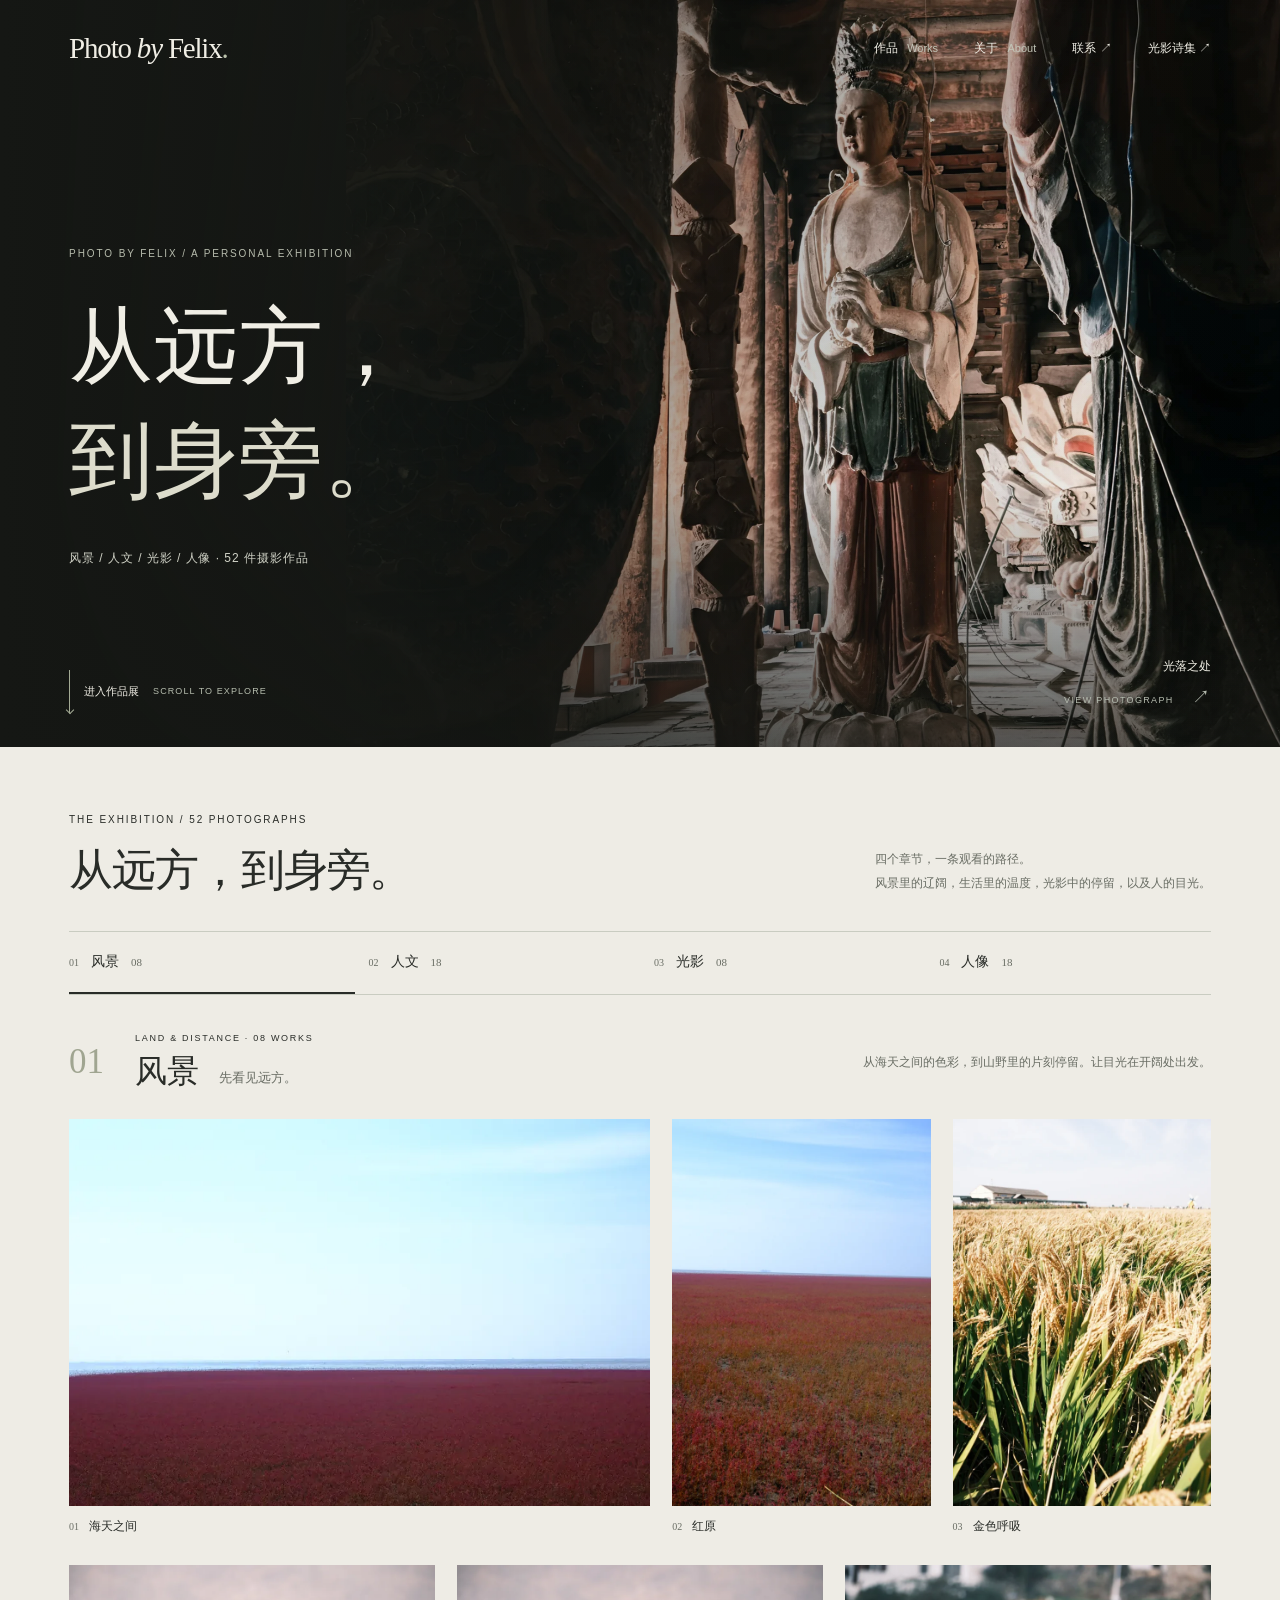
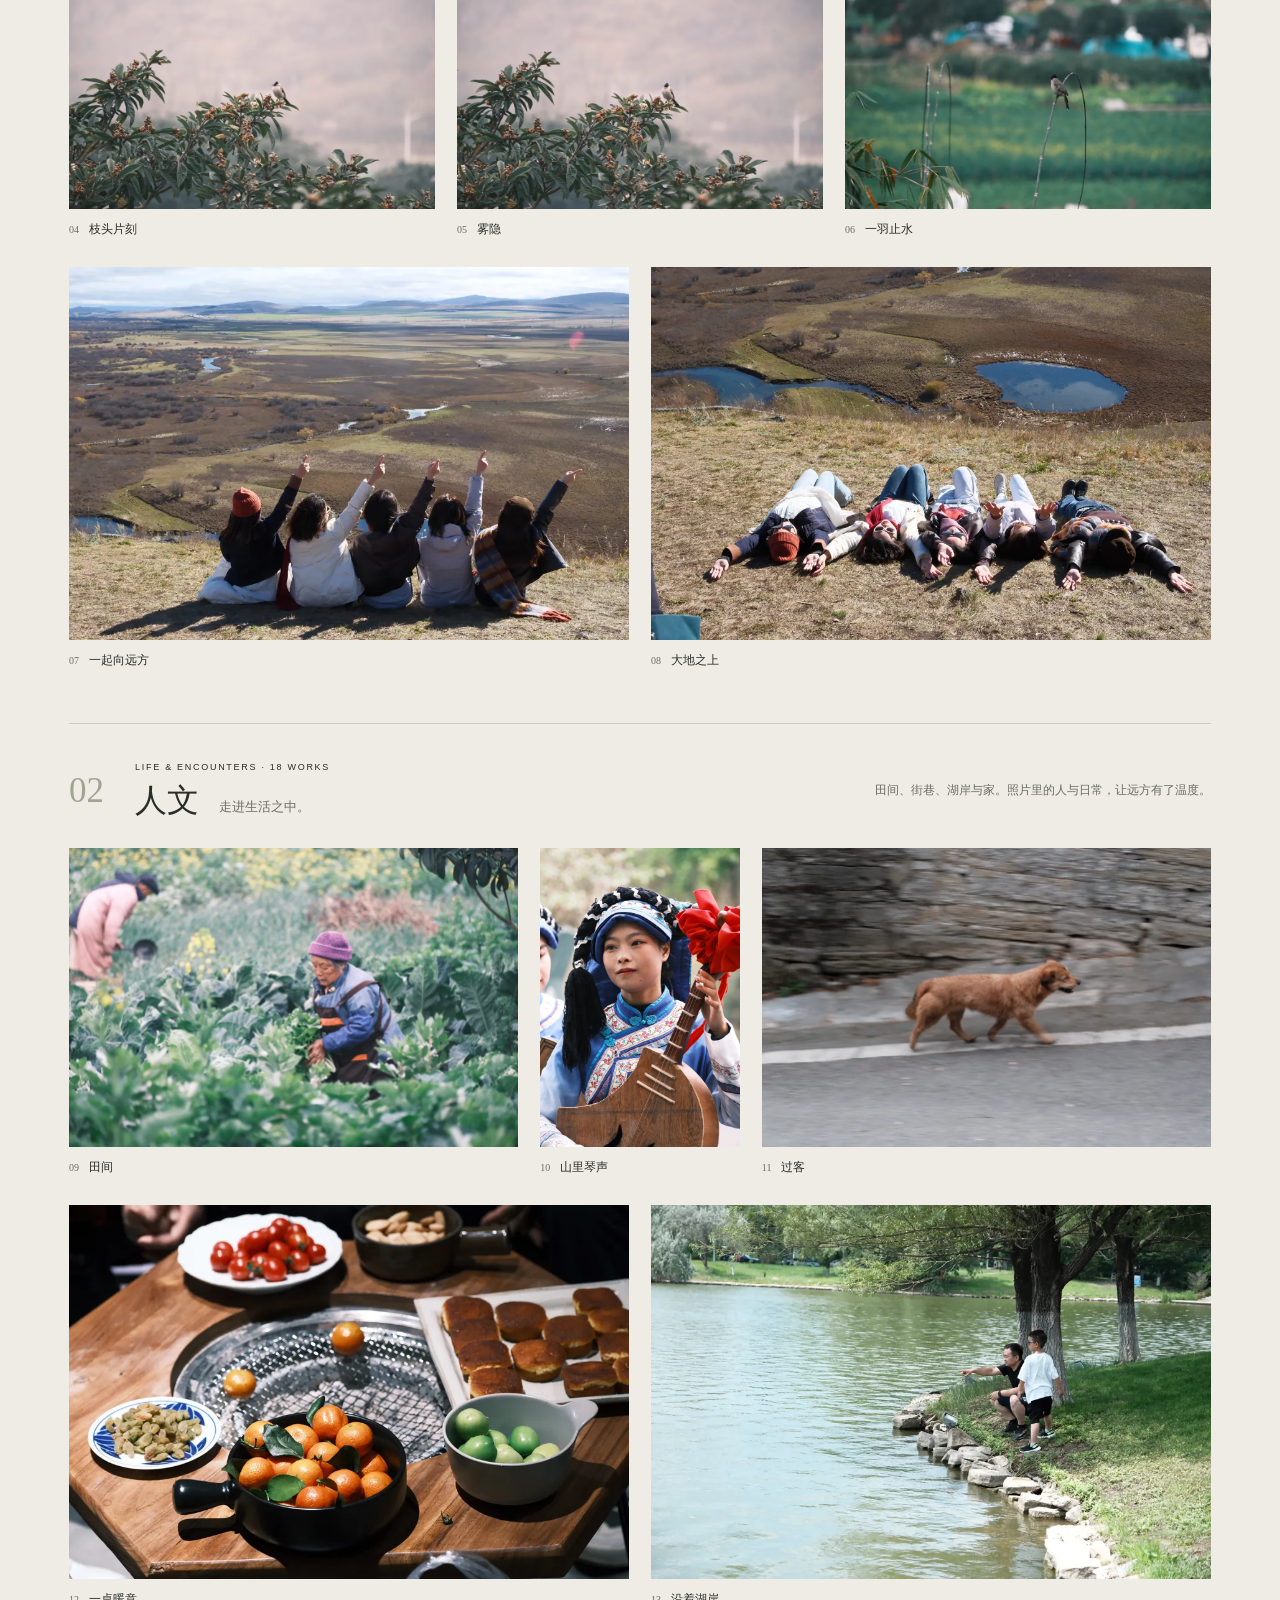
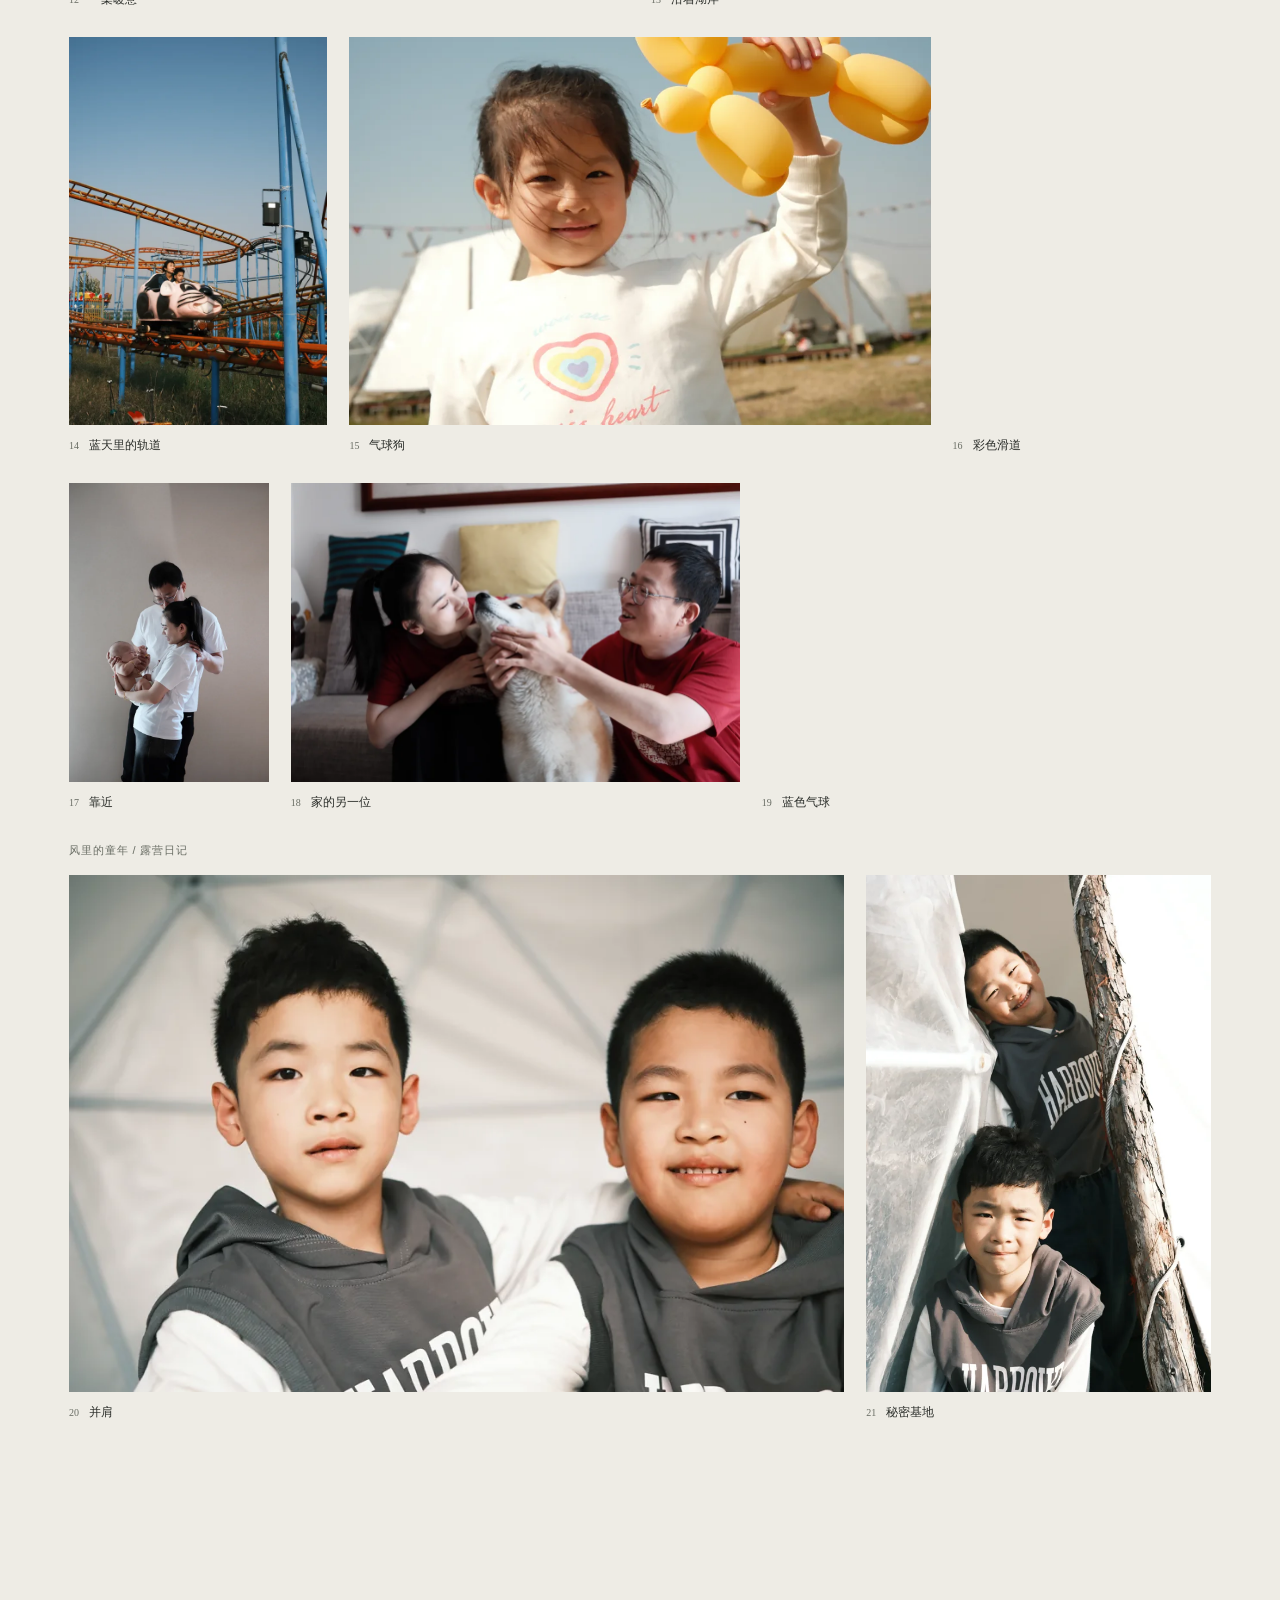
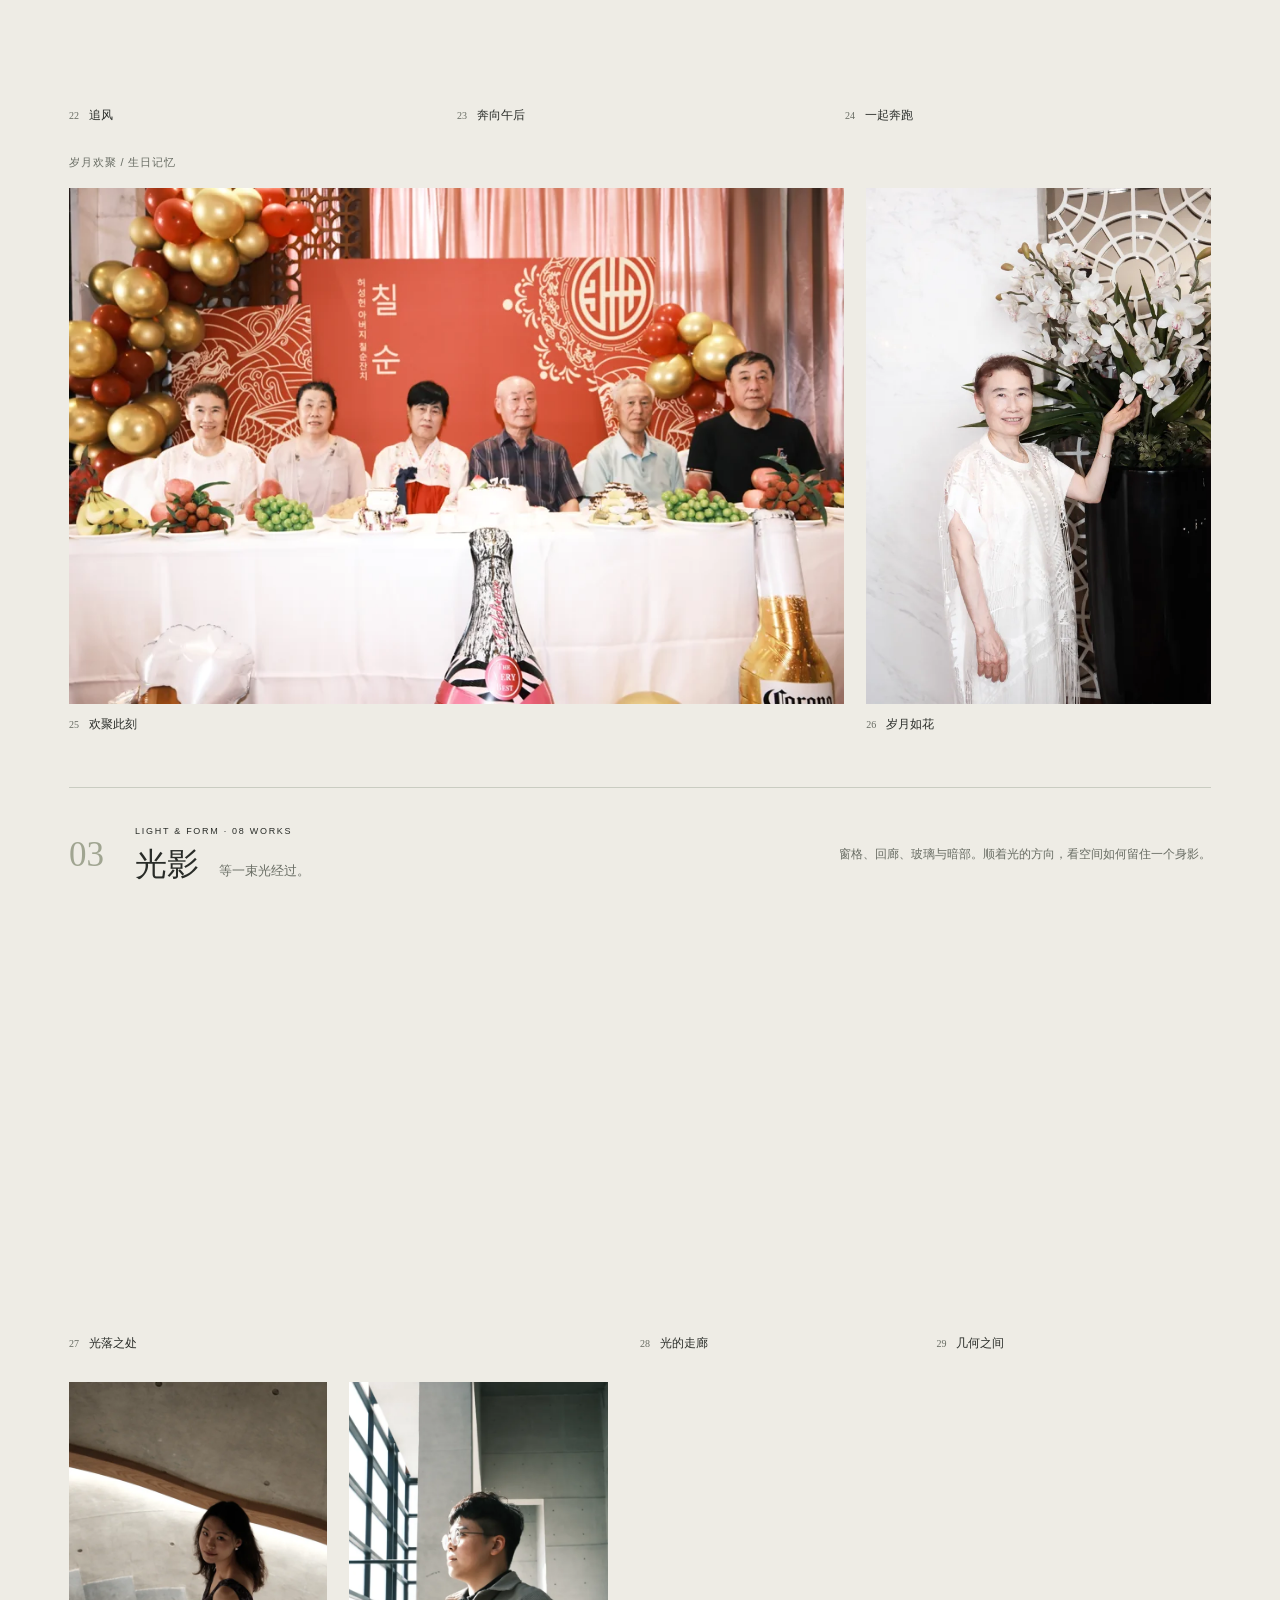
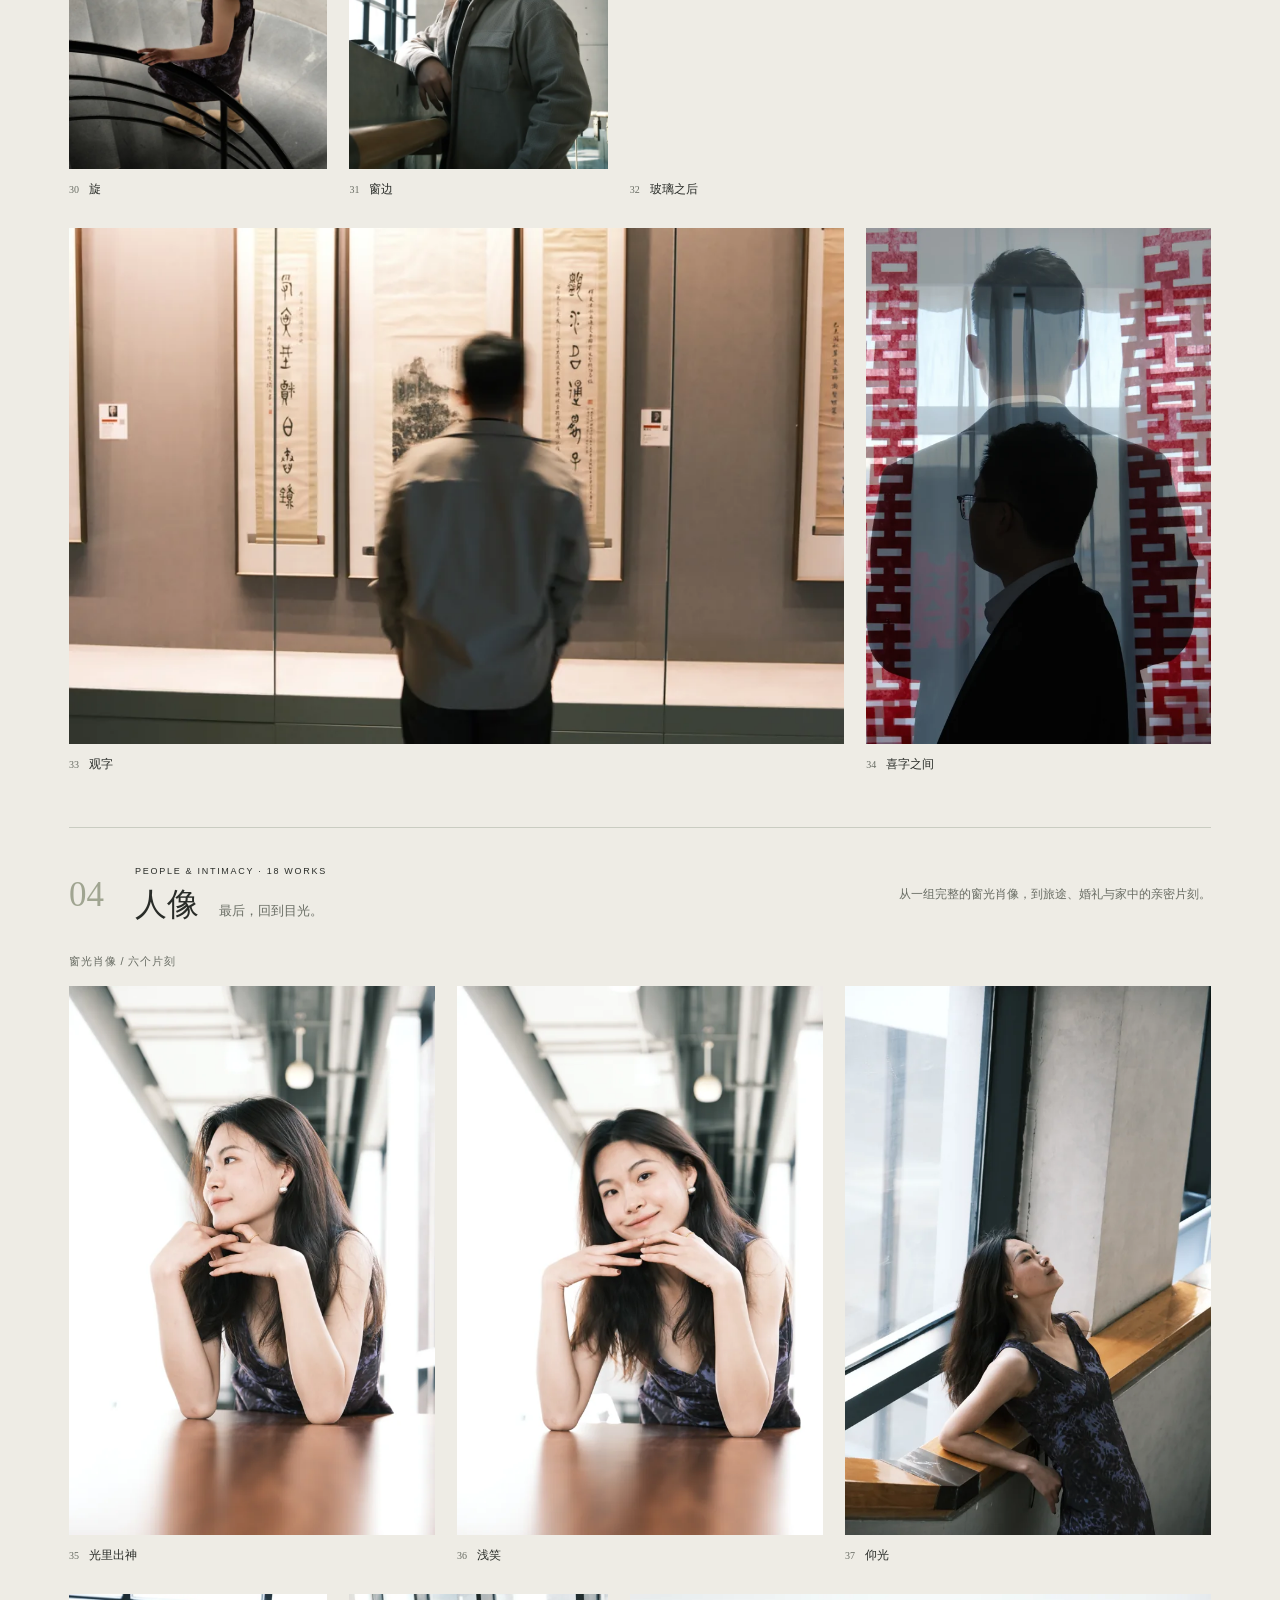
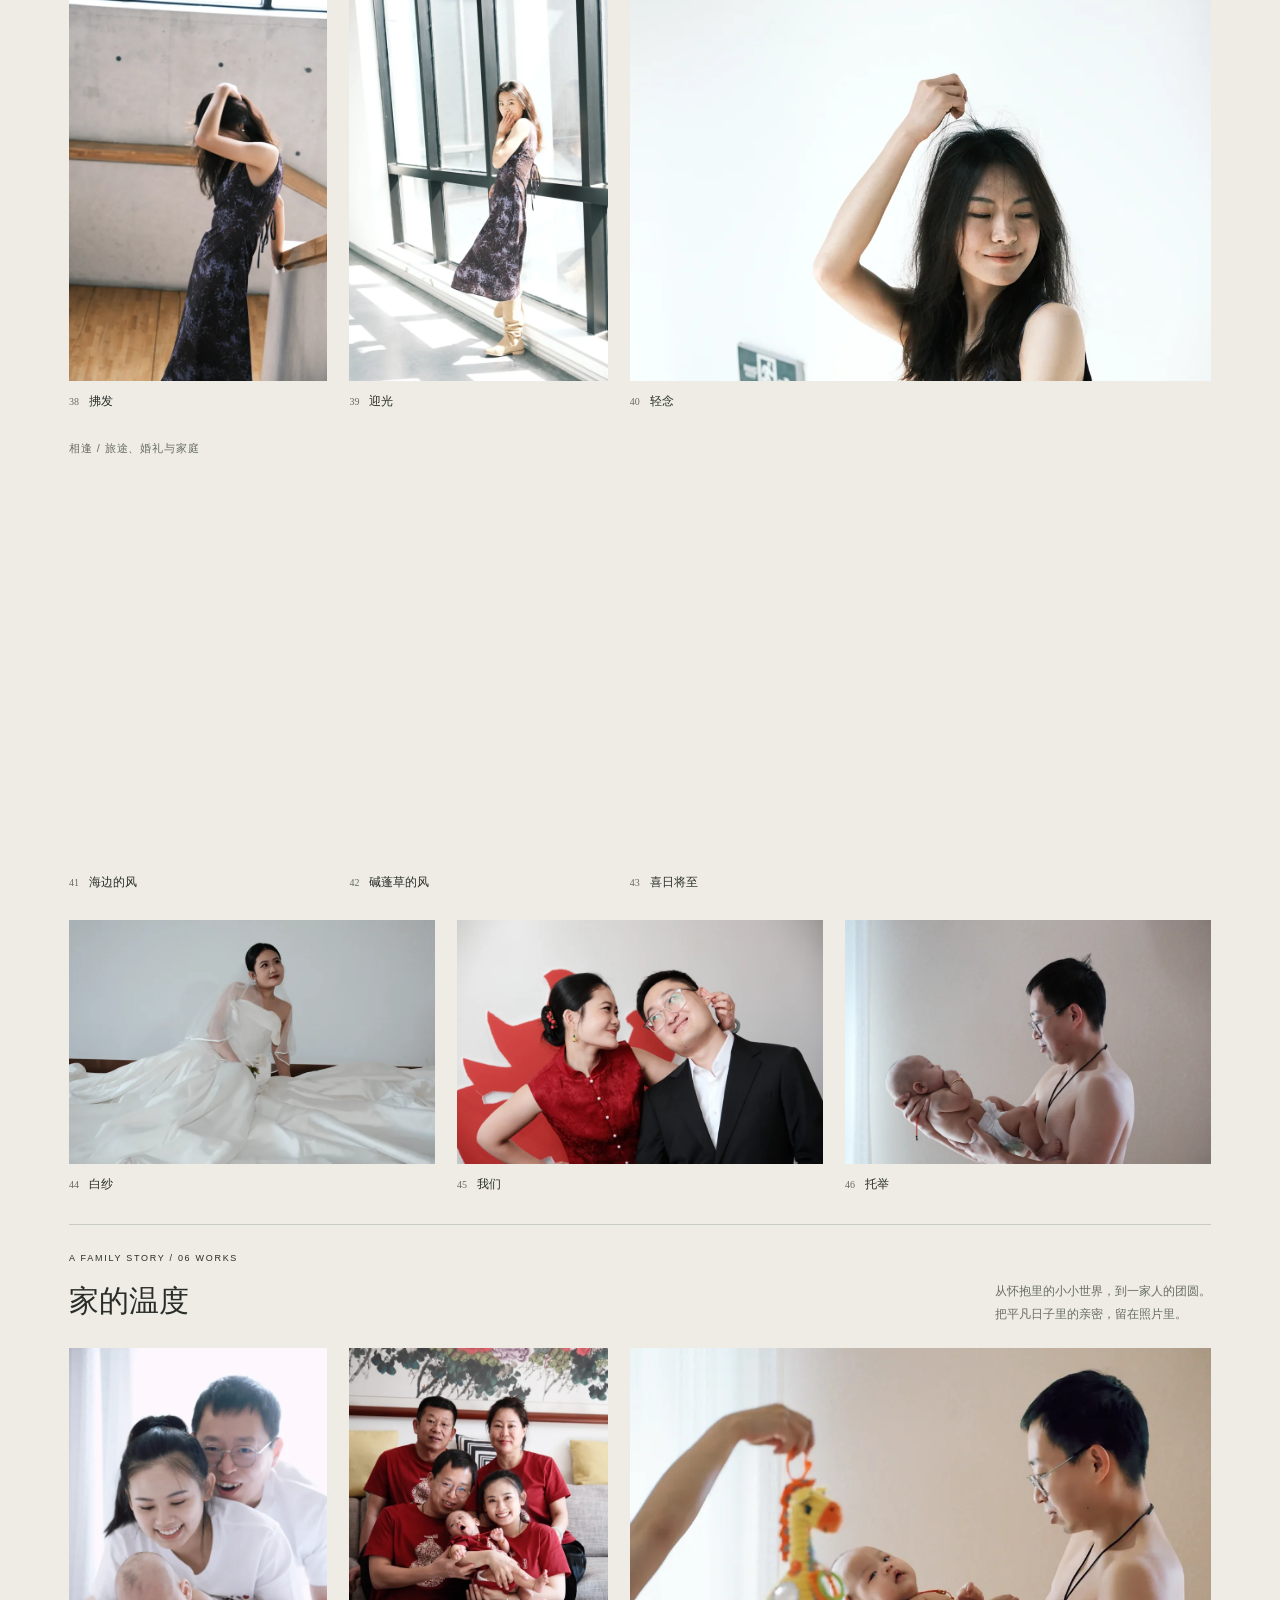
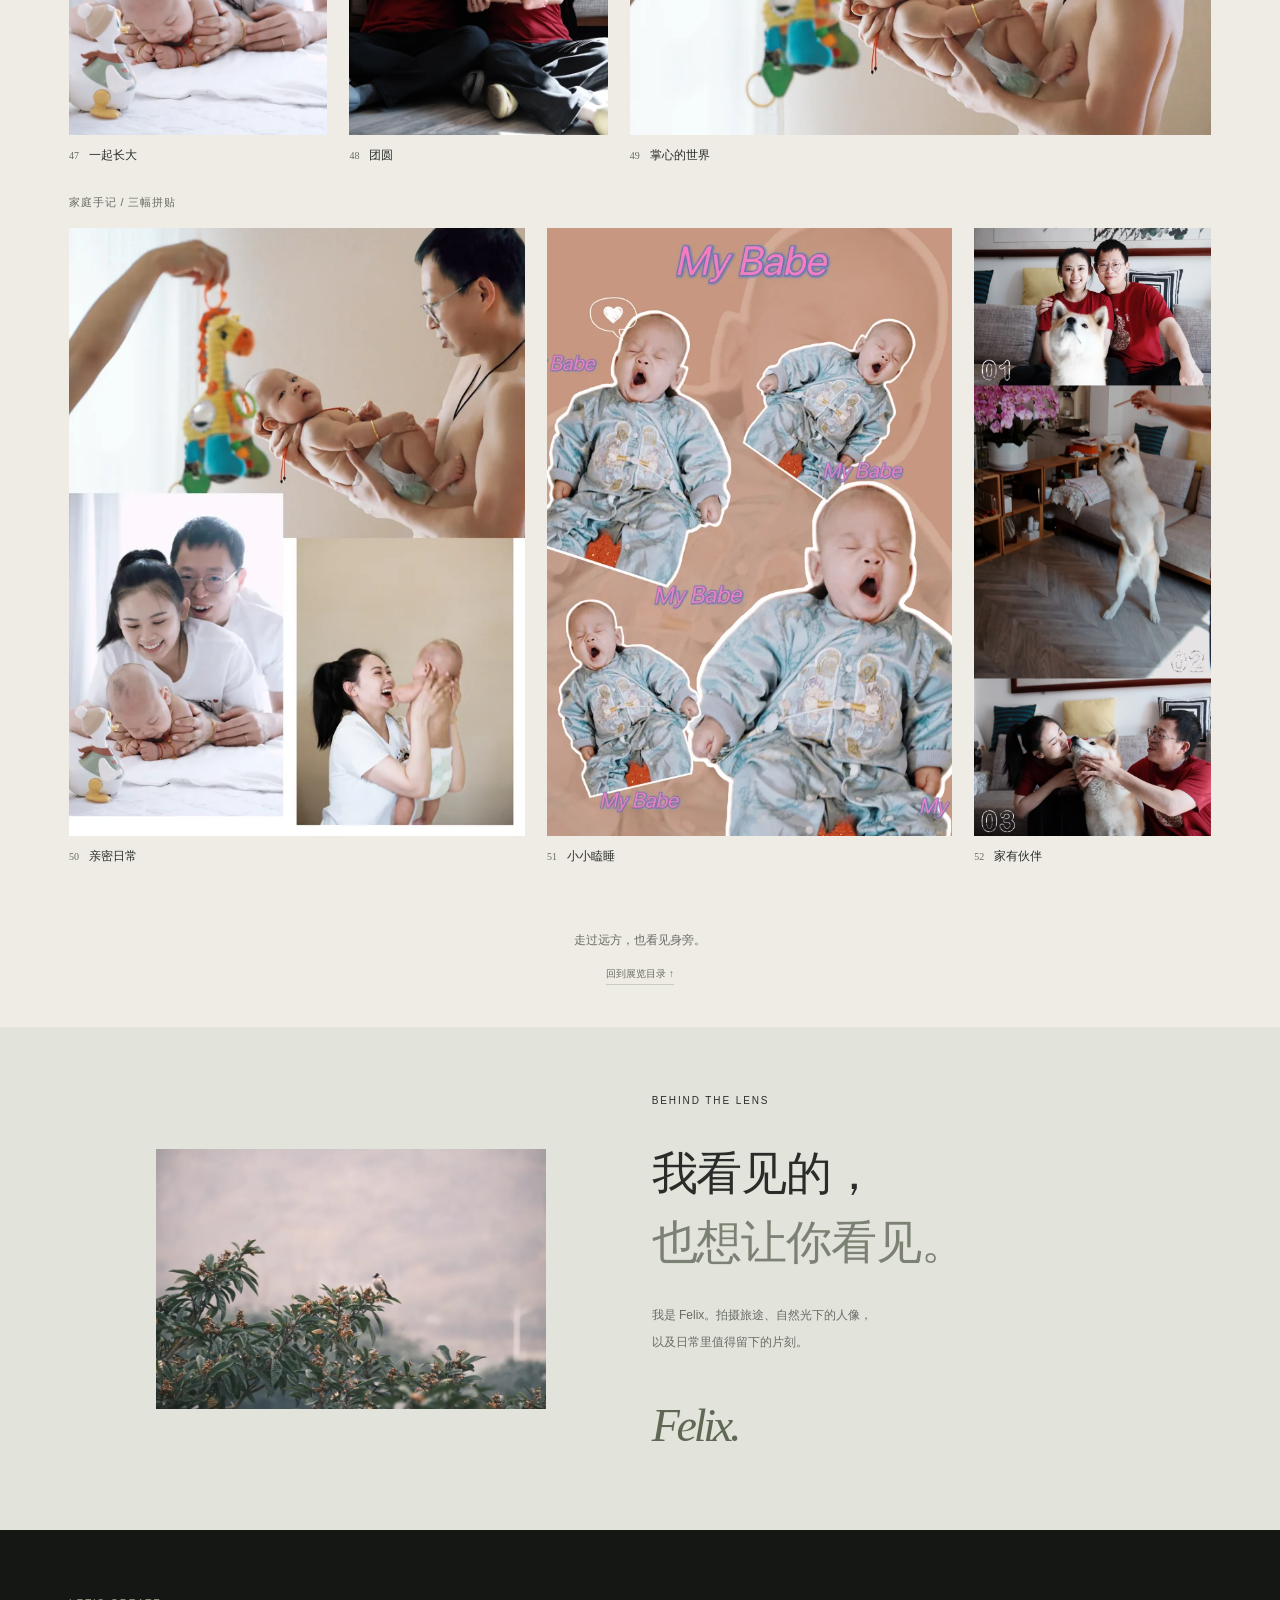
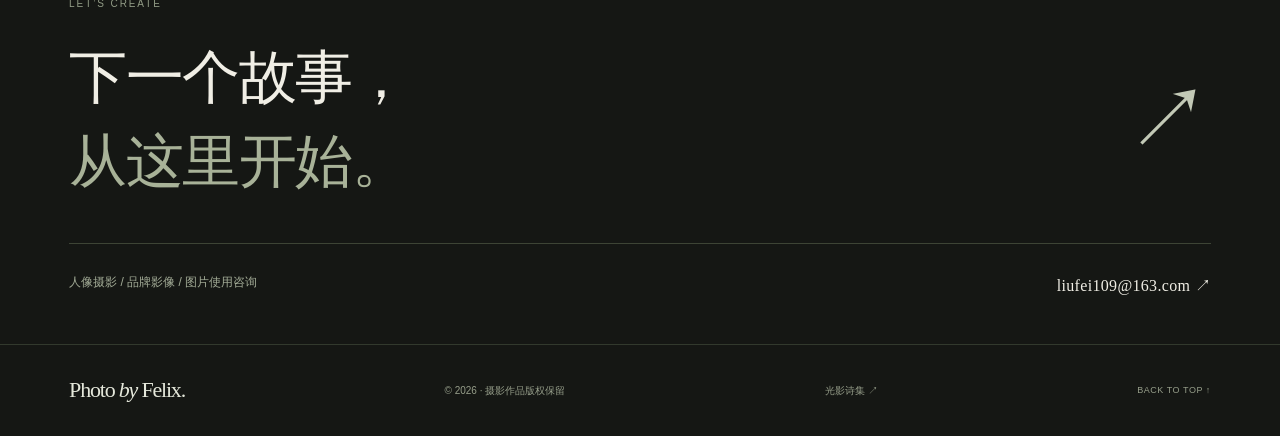
==== commit af6b454f: "Remove Butterfly Resting from curated exhibition" ====
--- a/window-light/index.html
+++ b/window-light/index.html
@@ -6,7 +6,7 @@
 <meta name="description" content="Photo by Felix，Felix 的个人摄影作品集。旅途、自然人像与日常片段。拍摄与合作：liufei109@163.com。">
 <meta name="theme-color" content="#151714">
 <link rel="icon" type="image/svg+xml" href="data:image/svg+xml,%3Csvg xmlns='http://www.w3.org/2000/svg' viewBox='0 0 64 64'%3E%3Crect width='64' height='64' rx='12' fill='%2321211f'/%3E%3Cpath d='M18 47V17h28v6H25v7h16v6H25v11' fill='%23f7f7f5'/%3E%3C/svg%3E">
-<link rel="stylesheet" href="styles.css?v=20260919-3">
+<link rel="stylesheet" href="styles.css?v=20260919-4">
 </head>
 <body>
 <a class="skip" href="#works">跳到作品</a>
@@ -16,13 +16,13 @@
 <section class="hero" aria-labelledby="site-title">
 <a class="hero-photo photo-link" href="images/03-1800.webp" data-photo="03" aria-label="全屏查看 光落之处"><img src="images/03-1800.webp" width="1800" height="1350" alt="寺院深处，一束侧光照亮造像，暗部形成天然画框。" fetchpriority="high"></a>
 <div class="hero-shade" aria-hidden="true"></div>
-<div class="hero-copy"><p class="eyebrow">PHOTO BY FELIX / A PERSONAL EXHIBITION</p><h1 id="site-title">从远方，<br><em>到身旁。</em></h1><p class="hero-subtitle">风景 / 人文 / 光影 / 人像 · 53 件摄影作品</p></div>
+<div class="hero-copy"><p class="eyebrow">PHOTO BY FELIX / A PERSONAL EXHIBITION</p><h1 id="site-title">从远方，<br><em>到身旁。</em></h1><p class="hero-subtitle">风景 / 人文 / 光影 / 人像 · 52 件摄影作品</p></div>
 <div class="hero-bottom"><a class="scroll-cue" href="#works"><span class="scroll-line" aria-hidden="true"></span>进入作品展 <span>SCROLL TO EXPLORE</span></a><a class="hero-caption photo-link" href="images/03-1800.webp" data-photo="03"><span>光落之处</span><span>VIEW PHOTOGRAPH <b aria-hidden="true">↗</b></span></a></div>
 </section>
-<section id="works" class="works" aria-labelledby="works-title"><div class="exhibition-heading"><div><p class="kicker">THE EXHIBITION / 53 PHOTOGRAPHS</p><h2 id="works-title">从远方，到身旁。</h2></div><p>四个章节，一条观看的路径。<br>风景里的辽阔，生活里的温度，光影中的停留，以及人的目光。</p></div><nav class="chapter-nav" aria-label="展览章节"><a href="#landscape"><span>01</span>风景<small>08</small></a><a href="#human"><span>02</span>人文<small>18</small></a><a href="#light"><span>03</span>光影<small>09</small></a><a href="#portrait"><span>04</span>人像<small>18</small></a></nav><div id="gallery"><section class="exhibition-chapter" id="landscape" aria-labelledby="heading-landscape"><div class="chapter-heading"><div class="chapter-number">01</div><div><p class="kicker">LAND & DISTANCE · 08 WORKS</p><h3 id="heading-landscape">风景<span>先看见远方。</span></h3></div><p class="chapter-intro">从海天之间的色彩，到山野里的片刻停留。让目光在开阔处出发。</p></div><div class="photo-row"><figure class="work-card mobile-wide" style="--ratio:1.500000"><a class="photo-link" data-photo="01" href="images/01-1800.webp" aria-label="全屏查看 海天之间"><img src="images/01-900.webp" srcset="images/01-900.webp 900w, images/01-1800.webp 1800w" sizes="(max-width: 600px) 92vw, (max-width: 900px) 45vw, 40vw" width="7728" height="5152" alt="酒红色滩涂、蓝色海平线与大面积淡蓝天空。" loading="lazy" decoding="async"><span class="view-label" aria-hidden="true">↗</span></a><figcaption><span class="work-index">01</span><strong>海天之间</strong></figcaption></figure><figure class="work-card " style="--ratio:0.666667"><a class="photo-link" data-photo="24" href="images/24-exhibit-1800.webp" aria-label="全屏查看 红原"><img src="images/24-exhibit-900.webp" srcset="images/24-exhibit-900.webp 600w, images/24-exhibit-1800.webp 1200w" sizes="(max-width: 600px) 92vw, (max-width: 900px) 45vw, 40vw" width="5152" height="7728" alt="赤色滩涂延伸到蓝色海平线，竖幅画面留下辽阔的天空。" loading="lazy" decoding="async"><span class="view-label" aria-hidden="true">↗</span></a><figcaption><span class="work-index">02</span><strong>红原</strong></figcaption></figure><figure class="work-card " style="--ratio:0.666667"><a class="photo-link" data-photo="25" href="images/25-exhibit-1800.webp" aria-label="全屏查看 金色呼吸"><img src="images/25-exhibit-900.webp" srcset="images/25-exhibit-900.webp 600w, images/25-exhibit-1800.webp 1200w" sizes="(max-width: 600px) 92vw, (max-width: 900px) 45vw, 40vw" width="5152" height="7728" alt="阳光穿过金色稻穗，近景的稻叶向天空伸展。" loading="lazy" decoding="async"><span class="view-label" aria-hidden="true">↗</span></a><figcaption><span class="work-index">03</span><strong>金色呼吸</strong></figcaption></figure></div><div class="photo-row"><figure class="work-card mobile-wide" style="--ratio:1.500000"><a class="photo-link" data-photo="04" href="images/04-1800.webp" aria-label="全屏查看 枝头片刻"><img src="images/04-900.webp" srcset="images/04-900.webp 900w, images/04-1800.webp 1800w" sizes="(max-width: 600px) 92vw, (max-width: 900px) 45vw, 40vw" width="3840" height="2560" alt="小鸟立于深绿色枝头，背后为柔和灰粉色山景散景。" loading="lazy" decoding="async"><span class="view-label" aria-hidden="true">↗</span></a><figcaption><span class="work-index">04</span><strong>枝头片刻</strong></figcaption></figure><figure class="work-card mobile-wide" style="--ratio:1.500000"><a class="photo-link" data-photo="26" href="images/26-exhibit-1800.webp" aria-label="全屏查看 雾隐"><img src="images/26-exhibit-900.webp" srcset="images/26-exhibit-900.webp 900w, images/26-exhibit-1800.webp 1800w" sizes="(max-width: 600px) 92vw, (max-width: 900px) 45vw, 40vw" width="3840" height="2560" alt="远山笼罩在薄雾里，近处枝叶浮现在柔和的山色前。" loading="lazy" decoding="async"><span class="view-label" aria-hidden="true">↗</span></a><figcaption><span class="work-index">05</span><strong>雾隐</strong></figcaption></figure><figure class="work-card mobile-wide" style="--ratio:1.500000"><a class="photo-link" data-photo="27" href="images/27-exhibit-1800.webp" aria-label="全屏查看 一羽止水"><img src="images/27-exhibit-900.webp" srcset="images/27-exhibit-900.webp 900w, images/27-exhibit-1800.webp 1800w" sizes="(max-width: 600px) 92vw, (max-width: 900px) 45vw, 40vw" width="3840" height="2560" alt="水鸟停在细长枝头，倒影与岸边的绿色融为一体。" loading="lazy" decoding="async"><span class="view-label" aria-hidden="true">↗</span></a><figcaption><span class="work-index">06</span><strong>一羽止水</strong></figcaption></figure></div><div class="photo-row"><figure class="work-card mobile-wide" style="--ratio:1.500000"><a class="photo-link" data-photo="06" href="images/06-1800.webp" aria-label="全屏查看 一起向远方"><img src="images/06-900.webp" srcset="images/06-900.webp 900w, images/06-1800.webp 1800w" sizes="(max-width: 600px) 92vw, (max-width: 900px) 45vw, 40vw" width="3840" height="2560" alt="五位朋友在草坡上并肩坐着，举手指向开阔的河谷与远山。" loading="lazy" decoding="async"><span class="view-label" aria-hidden="true">↗</span></a><figcaption><span class="work-index">07</span><strong>一起向远方</strong></figcaption></figure><figure class="work-card mobile-wide" style="--ratio:1.500000"><a class="photo-link" data-photo="28" href="images/28-exhibit-1800.webp" aria-label="全屏查看 大地之上"><img src="images/28-exhibit-900.webp" srcset="images/28-exhibit-900.webp 900w, images/28-exhibit-1800.webp 1800w" sizes="(max-width: 600px) 92vw, (max-width: 900px) 45vw, 40vw" width="3840" height="2560" alt="朋友们躺在高处的草地上，远处的小湖嵌在起伏山野之间。" loading="lazy" decoding="async"><span class="view-label" aria-hidden="true">↗</span></a><figcaption><span class="work-index">08</span><strong>大地之上</strong></figcaption></figure></div></section><section class="exhibition-chapter" id="human" aria-labelledby="heading-human"><div class="chapter-heading"><div class="chapter-number">02</div><div><p class="kicker">LIFE & ENCOUNTERS · 18 WORKS</p><h3 id="heading-human">人文<span>走进生活之中。</span></h3></div><p class="chapter-intro">田间、街巷、湖岸与家。照片里的人与日常，让远方有了温度。</p></div><div class="photo-row"><figure class="work-card mobile-wide" style="--ratio:1.500000"><a class="photo-link" data-photo="17" href="images/17-1800.webp" aria-label="全屏查看 田间"><img src="images/17-900.webp" srcset="images/17-900.webp 900w, images/17-1800.webp 1800w" sizes="(max-width: 600px) 92vw, (max-width: 900px) 45vw, 40vw" width="3840" height="2560" alt="戴紫色毛线帽的长者在蔬菜田里采菜，另一位劳作者在后景。" loading="lazy" decoding="async"><span class="view-label" aria-hidden="true">↗</span></a><figcaption><span class="work-index">09</span><strong>田间</strong></figcaption></figure><figure class="work-card mobile-wide" style="--ratio:0.666667"><a class="photo-link" data-photo="29" href="images/29-exhibit-1800.webp" aria-label="全屏查看 山里琴声"><img src="images/29-exhibit-900.webp" srcset="images/29-exhibit-900.webp 600w, images/29-exhibit-1800.webp 1200w" sizes="(max-width: 600px) 92vw, (max-width: 900px) 45vw, 40vw" width="2560" height="3840" alt="身着传统服饰的演奏者抱着乐器，目光望向画面之外。" loading="lazy" decoding="async"><span class="view-label" aria-hidden="true">↗</span></a><figcaption><span class="work-index">10</span><strong>山里琴声</strong></figcaption></figure><figure class="work-card mobile-wide" style="--ratio:1.500000"><a class="photo-link" data-photo="30" href="images/30-exhibit-1800.webp" aria-label="全屏查看 过客"><img src="images/30-exhibit-900.webp" srcset="images/30-exhibit-900.webp 900w, images/30-exhibit-1800.webp 1800w" sizes="(max-width: 600px) 92vw, (max-width: 900px) 45vw, 40vw" width="3840" height="2560" alt="一只黄狗从石墙前走过，身体的暖色穿过灰色街道。" loading="lazy" decoding="async"><span class="view-label" aria-hidden="true">↗</span></a><figcaption><span class="work-index">11</span><strong>过客</strong></figcaption></figure></div><div class="photo-row"><figure class="work-card mobile-wide" style="--ratio:1.500000"><a class="photo-link" data-photo="18" href="images/18-1800.webp" aria-label="全屏查看 一桌暖意"><img src="images/18-900.webp" srcset="images/18-900.webp 900w, images/18-1800.webp 1800w" sizes="(max-width: 600px) 92vw, (max-width: 900px) 45vw, 40vw" width="3840" height="2560" alt="木桌上的柑橘、青果、番茄与糕点围绕金属烤盘。" loading="lazy" decoding="async"><span class="view-label" aria-hidden="true">↗</span></a><figcaption><span class="work-index">12</span><strong>一桌暖意</strong></figcaption></figure><figure class="work-card mobile-wide" style="--ratio:1.500000"><a class="photo-link" data-photo="12" href="images/12-1800.webp" aria-label="全屏查看 沿着湖岸"><img src="images/12-900.webp" srcset="images/12-900.webp 900w, images/12-1800.webp 1800w" sizes="(max-width: 600px) 92vw, (max-width: 900px) 45vw, 40vw" width="3840" height="2560" alt="树荫下，一位大人蹲在孩子身边指向湖面，石岸弯向前景。" loading="lazy" decoding="async"><span class="view-label" aria-hidden="true">↗</span></a><figcaption><span class="work-index">13</span><strong>沿着湖岸</strong></figcaption></figure></div><div class="photo-row"><figure class="work-card mobile-wide" style="--ratio:0.666667"><a class="photo-link" data-photo="14" href="images/14-1800.webp" aria-label="全屏查看 蓝天里的轨道"><img src="images/14-900.webp" srcset="images/14-900.webp 600w, images/14-1800.webp 1200w" sizes="(max-width: 600px) 92vw, (max-width: 900px) 45vw, 40vw" width="5152" height="7728" alt="母子乘坐粉色游乐车，橙色轨道和蓝色立柱交错，天空大幅留白。" loading="lazy" decoding="async"><span class="view-label" aria-hidden="true">↗</span></a><figcaption><span class="work-index">14</span><strong>蓝天里的轨道</strong></figcaption></figure><figure class="work-card mobile-wide" style="--ratio:1.500000"><a class="photo-link" data-photo="31" href="images/31-exhibit-1800.webp" aria-label="全屏查看 气球狗"><img src="images/31-exhibit-900.webp" srcset="images/31-exhibit-900.webp 900w, images/31-exhibit-1800.webp 1800w" sizes="(max-width: 600px) 92vw, (max-width: 900px) 45vw, 40vw" width="7728" height="5152" alt="女孩举着黄色气球造型，在户外阳光里微笑。" loading="lazy" decoding="async"><span class="view-label" aria-hidden="true">↗</span></a><figcaption><span class="work-index">15</span><strong>气球狗</strong></figcaption></figure><figure class="work-card mobile-wide" style="--ratio:0.666667"><a class="photo-link" data-photo="15" href="images/15-1800.webp" aria-label="全屏查看 彩色滑道"><img src="images/15-900.webp" srcset="images/15-900.webp 600w, images/15-1800.webp 1200w" sizes="(max-width: 600px) 92vw, (max-width: 900px) 45vw, 40vw" width="5152" height="7728" alt="孩子坐着滑圈经过彩色长滑道，重复斜线延伸出画面。" loading="lazy" decoding="async"><span class="view-label" aria-hidden="true">↗</span></a><figcaption><span class="work-index">16</span><strong>彩色滑道</strong></figcaption></figure></div><div class="photo-row"><figure class="work-card mobile-wide" style="--ratio:0.666667"><a class="photo-link" data-photo="11" href="images/11-1800.webp" aria-label="全屏查看 靠近"><img src="images/11-900.webp" srcset="images/11-900.webp 600w, images/11-1800.webp 1200w" sizes="(max-width: 600px) 92vw, (max-width: 900px) 45vw, 40vw" width="2560" height="3840" alt="柔和窗光下，穿白衫的父母一起抱着婴儿，暖灰墙面留出安静空间。" loading="lazy" decoding="async"><span class="view-label" aria-hidden="true">↗</span></a><figcaption><span class="work-index">17</span><strong>靠近</strong></figcaption></figure><figure class="work-card mobile-wide" style="--ratio:1.500000"><a class="photo-link" data-photo="13" href="images/13-1800.webp" aria-label="全屏查看 家的另一位"><img src="images/13-900.webp" srcset="images/13-900.webp 900w, images/13-1800.webp 1800w" sizes="(max-width: 600px) 92vw, (max-width: 900px) 45vw, 40vw" width="3840" height="2560" alt="沙发上，两位穿红衫的大人笑着抚摸一只狗。" loading="lazy" decoding="async"><span class="view-label" aria-hidden="true">↗</span></a><figcaption><span class="work-index">18</span><strong>家的另一位</strong></figcaption></figure><figure class="work-card mobile-wide" style="--ratio:1.500000"><a class="photo-link" data-photo="16" href="images/16-1800.webp" aria-label="全屏查看 蓝色气球"><img src="images/16-900.webp" srcset="images/16-900.webp 900w, images/16-1800.webp 1800w" sizes="(max-width: 600px) 92vw, (max-width: 900px) 45vw, 40vw" width="7728" height="5152" alt="蓝色气球小熊在天空前，远处白色帐篷和彩旗虚化。" loading="lazy" decoding="async"><span class="view-label" aria-hidden="true">↗</span></a><figcaption><span class="work-index">19</span><strong>蓝色气球</strong></figcaption></figure></div><p class="series-label" id="childhood">风里的童年 / 露营日记</p><div class="photo-row"><figure class="work-card mobile-wide" style="--ratio:1.500000"><a class="photo-link" data-photo="48" href="images/48-stories-1800.webp" aria-label="全屏查看 并肩"><img src="images/48-stories-900.webp" srcset="images/48-stories-900.webp 900w, images/48-stories-1800.webp 1800w" sizes="(max-width: 600px) 92vw, (max-width: 900px) 45vw, 40vw" width="7728" height="5152" alt="两个孩子在帐篷里靠在一起，望向镜头。" loading="lazy" decoding="async"><span class="view-label" aria-hidden="true">↗</span></a><figcaption><span class="work-index">20</span><strong>并肩</strong></figcaption></figure><figure class="work-card mobile-wide" style="--ratio:0.666667"><a class="photo-link" data-photo="49" href="images/49-stories-1800.webp" aria-label="全屏查看 秘密基地"><img src="images/49-stories-900.webp" srcset="images/49-stories-900.webp 600w, images/49-stories-1800.webp 1200w" sizes="(max-width: 600px) 92vw, (max-width: 900px) 45vw, 40vw" width="5152" height="7728" alt="孩子们从帐篷与树干之间探出脸，阳光照亮笑容。" loading="lazy" decoding="async"><span class="view-label" aria-hidden="true">↗</span></a><figcaption><span class="work-index">21</span><strong>秘密基地</strong></figcaption></figure></div><div class="photo-row"><figure class="work-card mobile-wide" style="--ratio:1.500000"><a class="photo-link" data-photo="32" href="images/32-exhibit-1800.webp" aria-label="全屏查看 追风"><img src="images/32-exhibit-900.webp" srcset="images/32-exhibit-900.webp 900w, images/32-exhibit-1800.webp 1800w" sizes="(max-width: 600px) 92vw, (max-width: 900px) 45vw, 40vw" width="7728" height="5152" alt="孩子跑过营地草坪，帐篷和天空留在身后。" loading="lazy" decoding="async"><span class="view-label" aria-hidden="true">↗</span></a><figcaption><span class="work-index">22</span><strong>追风</strong></figcaption></figure><figure class="work-card mobile-wide" style="--ratio:1.500000"><a class="photo-link" data-photo="50" href="images/50-stories-1800.webp" aria-label="全屏查看 奔向午后"><img src="images/50-stories-900.webp" srcset="images/50-stories-900.webp 900w, images/50-stories-1800.webp 1800w" sizes="(max-width: 600px) 92vw, (max-width: 900px) 45vw, 40vw" width="7728" height="5152" alt="孩子跑过草坪，身后是一排白色帐篷与彩旗。" loading="lazy" decoding="async"><span class="view-label" aria-hidden="true">↗</span></a><figcaption><span class="work-index">23</span><strong>奔向午后</strong></figcaption></figure><figure class="work-card mobile-wide" style="--ratio:1.500000"><a class="photo-link" data-photo="51" href="images/51-stories-1800.webp" aria-label="全屏查看 一起奔跑"><img src="images/51-stories-900.webp" srcset="images/51-stories-900.webp 900w, images/51-stories-1800.webp 1800w" sizes="(max-width: 600px) 92vw, (max-width: 900px) 45vw, 40vw" width="7728" height="5152" alt="两个孩子在露营地追逐，脚步与影子一起经过草地。" loading="lazy" decoding="async"><span class="view-label" aria-hidden="true">↗</span></a><figcaption><span class="work-index">24</span><strong>一起奔跑</strong></figcaption></figure></div><p class="series-label" id="celebrations">岁月欢聚 / 生日记忆</p><div class="photo-row"><figure class="work-card mobile-wide" style="--ratio:1.500000"><a class="photo-link" data-photo="52" href="images/52-stories-1800.webp" aria-label="全屏查看 欢聚此刻"><img src="images/52-stories-900.webp" srcset="images/52-stories-900.webp 900w, images/52-stories-1800.webp 1800w" sizes="(max-width: 600px) 92vw, (max-width: 900px) 45vw, 40vw" width="3840" height="2560" alt="生日宴上，亲友在红金色的布景前围坐合影。" loading="lazy" decoding="async"><span class="view-label" aria-hidden="true">↗</span></a><figcaption><span class="work-index">25</span><strong>欢聚此刻</strong></figcaption></figure><figure class="work-card mobile-wide" style="--ratio:0.666667"><a class="photo-link" data-photo="53" href="images/53-stories-1800.webp" aria-label="全屏查看 岁月如花"><img src="images/53-stories-900.webp" srcset="images/53-stories-900.webp 600w, images/53-stories-1800.webp 1200w" sizes="(max-width: 600px) 92vw, (max-width: 900px) 45vw, 40vw" width="2560" height="3840" alt="一位女士站在兰花旁微笑，白色衣裙与花朵相映。" loading="lazy" decoding="async"><span class="view-label" aria-hidden="true">↗</span></a><figcaption><span class="work-index">26</span><strong>岁月如花</strong></figcaption></figure></div></section><section class="exhibition-chapter" id="light" aria-labelledby="heading-light"><div class="chapter-heading"><div class="chapter-number">03</div><div><p class="kicker">LIGHT & FORM · 09 WORKS</p><h3 id="heading-light">光影<span>等一束光经过。</span></h3></div><p class="chapter-intro">窗格、回廊、玻璃与暗部。顺着光的方向，看空间如何留住一个身影。</p></div><div class="photo-row"><figure class="work-card mobile-wide" style="--ratio:1.333333"><a class="photo-link" data-photo="03" href="images/03-1800.webp" aria-label="全屏查看 光落之处"><img src="images/03-900.webp" srcset="images/03-900.webp 900w, images/03-1800.webp 1800w" sizes="(max-width: 600px) 92vw, (max-width: 900px) 45vw, 40vw" width="8036" height="6027" alt="暖侧光中的寺院造像，左右暗色雕像在近景形成天然取景框。" loading="lazy" decoding="async"><span class="view-label" aria-hidden="true">↗</span></a><figcaption><span class="work-index">27</span><strong>光落之处</strong></figcaption></figure><figure class="work-card " style="--ratio:0.666667"><a class="photo-link" data-photo="33" href="images/33-exhibit-1800.webp" aria-label="全屏查看 光的走廊"><img src="images/33-exhibit-900.webp" srcset="images/33-exhibit-900.webp 600w, images/33-exhibit-1800.webp 1200w" sizes="(max-width: 600px) 92vw, (max-width: 900px) 45vw, 40vw" width="5152" height="7728" alt="女子站在长廊窗边，明暗交界与高窗延伸出纵深。" loading="lazy" decoding="async"><span class="view-label" aria-hidden="true">↗</span></a><figcaption><span class="work-index">28</span><strong>光的走廊</strong></figcaption></figure><figure class="work-card " style="--ratio:0.666667"><a class="photo-link" data-photo="34" href="images/34-exhibit-1800.webp" aria-label="全屏查看 几何之间"><img src="images/34-exhibit-900.webp" srcset="images/34-exhibit-900.webp 600w, images/34-exhibit-1800.webp 1200w" sizes="(max-width: 600px) 92vw, (max-width: 900px) 45vw, 40vw" width="5152" height="7728" alt="女子坐在窗前的椅子上，窗格投影沿着地面铺开。" loading="lazy" decoding="async"><span class="view-label" aria-hidden="true">↗</span></a><figcaption><span class="work-index">29</span><strong>几何之间</strong></figcaption></figure></div><div class="photo-row"><figure class="work-card " style="--ratio:0.666667"><a class="photo-link" data-photo="35" href="images/35-exhibit-1800.webp" aria-label="全屏查看 旋"><img src="images/35-exhibit-900.webp" srcset="images/35-exhibit-900.webp 600w, images/35-exhibit-1800.webp 1200w" sizes="(max-width: 600px) 92vw, (max-width: 900px) 45vw, 40vw" width="5152" height="7728" alt="女子停在弧形楼梯扶手旁，曲线与一道侧光围住身影。" loading="lazy" decoding="async"><span class="view-label" aria-hidden="true">↗</span></a><figcaption><span class="work-index">30</span><strong>旋</strong></figcaption></figure><figure class="work-card " style="--ratio:0.666667"><a class="photo-link" data-photo="07" href="images/07-1800.webp" aria-label="全屏查看 窗边"><img src="images/07-900.webp" srcset="images/07-900.webp 600w, images/07-1800.webp 1200w" sizes="(max-width: 600px) 92vw, (max-width: 900px) 45vw, 40vw" width="5152" height="7728" alt="戴眼镜的男子靠在美术馆窗边，窗格和水泥墙围住侧脸。" loading="lazy" decoding="async"><span class="view-label" aria-hidden="true">↗</span></a><figcaption><span class="work-index">31</span><strong>窗边</strong></figcaption></figure><figure class="work-card mobile-wide" style="--ratio:1.500000"><a class="photo-link" data-photo="36" href="images/36-exhibit-1800.webp" aria-label="全屏查看 玻璃之后"><img src="images/36-exhibit-900.webp" srcset="images/36-exhibit-900.webp 900w, images/36-exhibit-1800.webp 1800w" sizes="(max-width: 600px) 92vw, (max-width: 900px) 45vw, 40vw" width="7728" height="5152" alt="男子坐在咖啡馆窗内，玻璃反光与侧脸叠在一起。" loading="lazy" decoding="async"><span class="view-label" aria-hidden="true">↗</span></a><figcaption><span class="work-index">32</span><strong>玻璃之后</strong></figcaption></figure></div><div class="photo-row"><figure class="work-card mobile-wide" style="--ratio:1.500000"><a class="photo-link" data-photo="10" href="images/10-1800.webp" aria-label="全屏查看 蝴蝶停留"><img src="images/10-900.webp" srcset="images/10-900.webp 900w, images/10-1800.webp 1800w" sizes="(max-width: 600px) 92vw, (max-width: 900px) 45vw, 40vw" width="7728" height="5152" alt="窗边悬挂的粉色纸蝴蝶，在深色窗帘与柔和光斑前轻轻展开。" loading="lazy" decoding="async"><span class="view-label" aria-hidden="true">↗</span></a><figcaption><span class="work-index">33</span><strong>蝴蝶停留</strong></figcaption></figure><figure class="work-card mobile-wide" style="--ratio:1.500000"><a class="photo-link" data-photo="37" href="images/37-exhibit-1800.webp" aria-label="全屏查看 观字"><img src="images/37-exhibit-900.webp" srcset="images/37-exhibit-900.webp 900w, images/37-exhibit-1800.webp 1800w" sizes="(max-width: 600px) 92vw, (max-width: 900px) 45vw, 40vw" width="5472" height="3648" alt="一位观众背对镜头读着墙上的书法，身体停在画框之间。" loading="lazy" decoding="async"><span class="view-label" aria-hidden="true">↗</span></a><figcaption><span class="work-index">34</span><strong>观字</strong></figcaption></figure><figure class="work-card mobile-wide" style="--ratio:0.666667"><a class="photo-link" data-photo="47" href="images/47-stories-1800.webp" aria-label="全屏查看 喜字之间"><img src="images/47-stories-900.webp" srcset="images/47-stories-900.webp 600w, images/47-stories-1800.webp 1200w" sizes="(max-width: 600px) 92vw, (max-width: 900px) 45vw, 40vw" width="3648" height="5472" alt="窗前新郎的背影与侧影层叠，红色喜字围住婚礼前的安静时刻。" loading="lazy" decoding="async"><span class="view-label" aria-hidden="true">↗</span></a><figcaption><span class="work-index">35</span><strong>喜字之间</strong></figcaption></figure></div></section><section class="exhibition-chapter" id="portrait" aria-labelledby="heading-portrait"><div class="chapter-heading"><div class="chapter-number">04</div><div><p class="kicker">PEOPLE & INTIMACY · 18 WORKS</p><h3 id="heading-portrait">人像<span>最后，回到目光。</span></h3></div><p class="chapter-intro">从一组完整的窗光肖像，到旅途、婚礼与家中的亲密片刻。</p></div><p class="series-label" id="portrait-series-0">窗光肖像 / 六个片刻</p><div class="photo-row"><figure class="work-card " style="--ratio:0.666667"><a class="photo-link" data-photo="02" href="images/02-guangli-1800.webp" aria-label="全屏查看 光里出神"><img src="images/02-guangli-900.webp" srcset="images/02-guangli-900.webp 600w, images/02-guangli-1800.webp 1200w" sizes="(max-width: 600px) 92vw, (max-width: 900px) 45vw, 40vw" width="5152" height="7728" alt="窗边自然光下，女子双手轻托下颌，侧望明亮的窗外，桌面映出柔和倒影。" loading="lazy" decoding="async"><span class="view-label" aria-hidden="true">↗</span></a><figcaption><span class="work-index">36</span><strong>光里出神</strong></figcaption></figure><figure class="work-card " style="--ratio:0.666667"><a class="photo-link" data-photo="19" href="images/19-window-1800.webp" aria-label="全屏查看 浅笑"><img src="images/19-window-900.webp" srcset="images/19-window-900.webp 600w, images/19-window-1800.webp 1200w" sizes="(max-width: 600px) 92vw, (max-width: 900px) 45vw, 40vw" width="5152" height="7728" alt="女子在明亮窗边轻托下颌，面向镜头微笑，桌面留下柔和倒影。" loading="lazy" decoding="async"><span class="view-label" aria-hidden="true">↗</span></a><figcaption><span class="work-index">37</span><strong>浅笑</strong></figcaption></figure><figure class="work-card mobile-wide" style="--ratio:0.666667"><a class="photo-link" data-photo="23" href="images/23-window-1800.webp" aria-label="全屏查看 仰光"><img src="images/23-window-900.webp" srcset="images/23-window-900.webp 600w, images/23-window-1800.webp 1200w" sizes="(max-width: 600px) 92vw, (max-width: 900px) 45vw, 40vw" width="5152" height="7728" alt="女子倚在窗边的木扶手上仰望，明亮高窗、水泥墙与斜向线条围出安静的留白。" loading="lazy" decoding="async"><span class="view-label" aria-hidden="true">↗</span></a><figcaption><span class="work-index">38</span><strong>仰光</strong></figcaption></figure></div><div class="photo-row"><figure class="work-card " style="--ratio:0.666667"><a class="photo-link" data-photo="20" href="images/20-window-1800.webp" aria-label="全屏查看 拂发"><img src="images/20-window-900.webp" srcset="images/20-window-900.webp 600w, images/20-window-1800.webp 1200w" sizes="(max-width: 600px) 92vw, (max-width: 900px) 45vw, 40vw" width="5152" height="7728" alt="女子在水泥楼梯间低头抬手拂发，木扶手与手臂形成交错的线条。" loading="lazy" decoding="async"><span class="view-label" aria-hidden="true">↗</span></a><figcaption><span class="work-index">39</span><strong>拂发</strong></figcaption></figure><figure class="work-card " style="--ratio:0.666667"><a class="photo-link" data-photo="21" href="images/21-window-1800.webp" aria-label="全屏查看 迎光"><img src="images/21-window-900.webp" srcset="images/21-window-900.webp 600w, images/21-window-1800.webp 1200w" sizes="(max-width: 600px) 92vw, (max-width: 900px) 45vw, 40vw" width="5152" height="7728" alt="女子站在高窗前，抬手轻掩唇边，窗框与地面投影交织成几何线条。" loading="lazy" decoding="async"><span class="view-label" aria-hidden="true">↗</span></a><figcaption><span class="work-index">40</span><strong>迎光</strong></figcaption></figure><figure class="work-card mobile-wide" style="--ratio:1.500000"><a class="photo-link" data-photo="22" href="images/22-window-1800.webp" aria-label="全屏查看 轻念"><img src="images/22-window-900.webp" srcset="images/22-window-900.webp 900w, images/22-window-1800.webp 1800w" sizes="(max-width: 600px) 92vw, (max-width: 900px) 45vw, 40vw" width="7728" height="5152" alt="白色背景前，女子抬手轻捻发丝、垂眸微笑，画面保留开阔留白。" loading="lazy" decoding="async"><span class="view-label" aria-hidden="true">↗</span></a><figcaption><span class="work-index">41</span><strong>轻念</strong></figcaption></figure></div><p class="series-label" id="portrait-series-2">相逢 / 旅途、婚礼与家庭</p><div class="photo-row"><figure class="work-card " style="--ratio:0.666667"><a class="photo-link" data-photo="05" href="images/05-1800.webp" aria-label="全屏查看 海边的风"><img src="images/05-900.webp" srcset="images/05-900.webp 600w, images/05-1800.webp 1200w" sizes="(max-width: 600px) 92vw, (max-width: 900px) 45vw, 40vw" width="3648" height="5472" alt="戴草帽的女子侧坐在白色木平台上，背后是干净的浅蓝天空。" loading="lazy" decoding="async"><span class="view-label" aria-hidden="true">↗</span></a><figcaption><span class="work-index">42</span><strong>海边的风</strong></figcaption></figure><figure class="work-card " style="--ratio:0.666667"><a class="photo-link" data-photo="38" href="images/38-exhibit-1800.webp" aria-label="全屏查看 碱蓬草的风"><img src="images/38-exhibit-900.webp" srcset="images/38-exhibit-900.webp 600w, images/38-exhibit-1800.webp 1200w" sizes="(max-width: 600px) 92vw, (max-width: 900px) 45vw, 40vw" width="5152" height="7728" alt="戴草帽的女子坐在红色滩涂前，海风拂过衣袖。" loading="lazy" decoding="async"><span class="view-label" aria-hidden="true">↗</span></a><figcaption><span class="work-index">43</span><strong>碱蓬草的风</strong></figcaption></figure><figure class="work-card mobile-wide" style="--ratio:1.500000"><a class="photo-link" data-photo="08" href="images/08-1800.webp" aria-label="全屏查看 喜日将至"><img src="images/08-900.webp" srcset="images/08-900.webp 900w, images/08-1800.webp 1800w" sizes="(max-width: 600px) 92vw, (max-width: 900px) 45vw, 40vw" width="7728" height="5152" alt="新郎站在贴着红色双喜剪纸的窗前，侧脸被自然阳光照亮。" loading="lazy" decoding="async"><span class="view-label" aria-hidden="true">↗</span></a><figcaption><span class="work-index">44</span><strong>喜日将至</strong></figcaption></figure></div><div class="photo-row"><figure class="work-card mobile-wide" style="--ratio:1.500000"><a class="photo-link" data-photo="09" href="images/09-1800.webp" aria-label="全屏查看 白纱"><img src="images/09-900.webp" srcset="images/09-900.webp 900w, images/09-1800.webp 1800w" sizes="(max-width: 600px) 92vw, (max-width: 900px) 45vw, 40vw" width="7728" height="5152" alt="白纱新娘侧坐，长裙向画面左侧和前景铺开，望向右上。" loading="lazy" decoding="async"><span class="view-label" aria-hidden="true">↗</span></a><figcaption><span class="work-index">45</span><strong>白纱</strong></figcaption></figure><figure class="work-card mobile-wide" style="--ratio:1.500000"><a class="photo-link" data-photo="39" href="images/39-exhibit-1800.webp" aria-label="全屏查看 我们"><img src="images/39-exhibit-900.webp" srcset="images/39-exhibit-900.webp 900w, images/39-exhibit-1800.webp 1800w" sizes="(max-width: 600px) 92vw, (max-width: 900px) 45vw, 40vw" width="7728" height="5152" alt="一对新人靠在一起笑着，红色礼服映衬轻松的神情。" loading="lazy" decoding="async"><span class="view-label" aria-hidden="true">↗</span></a><figcaption><span class="work-index">46</span><strong>我们</strong></figcaption></figure><figure class="work-card mobile-wide" style="--ratio:1.500000"><a class="photo-link" data-photo="40" href="images/40-exhibit-1800.webp" aria-label="全屏查看 托举"><img src="images/40-exhibit-900.webp" srcset="images/40-exhibit-900.webp 900w, images/40-exhibit-1800.webp 1800w" sizes="(max-width: 600px) 92vw, (max-width: 900px) 45vw, 40vw" width="3840" height="2560" alt="父亲在柔和窗光里抱着婴儿，垂下目光看向怀中。" loading="lazy" decoding="async"><span class="view-label" aria-hidden="true">↗</span></a><figcaption><span class="work-index">47</span><strong>托举</strong></figcaption></figure></div><div class="family-heading" id="family"><div><p class="kicker">A FAMILY STORY / 06 WORKS</p><h4>家的温度</h4></div><p>从怀抱里的小小世界，到一家人的团圆。<br>把平凡日子里的亲密，留在照片里。</p></div><div class="photo-row"><figure class="work-card " style="--ratio:0.666667"><a class="photo-link" data-photo="41" href="images/41-family-1800.webp" aria-label="全屏查看 一起长大"><img src="images/41-family-900.webp" srcset="images/41-family-900.webp 600w, images/41-family-1800.webp 1200w" sizes="(max-width: 600px) 92vw, (max-width: 900px) 45vw, 40vw" width="2560" height="3840" alt="父母靠在宝宝身后微笑，明亮的窗光落在一家三口身上。" loading="lazy" decoding="async"><span class="view-label" aria-hidden="true">↗</span></a><figcaption><span class="work-index">48</span><strong>一起长大</strong></figcaption></figure><figure class="work-card " style="--ratio:0.666667"><a class="photo-link" data-photo="42" href="images/42-family-1800.webp" aria-label="全屏查看 团圆"><img src="images/42-family-900.webp" srcset="images/42-family-900.webp 600w, images/42-family-1800.webp 1200w" sizes="(max-width: 600px) 92vw, (max-width: 900px) 45vw, 40vw" width="2560" height="3840" alt="一家人穿着红色衣服围坐在沙发前，将宝宝抱在中间。" loading="lazy" decoding="async"><span class="view-label" aria-hidden="true">↗</span></a><figcaption><span class="work-index">49</span><strong>团圆</strong></figcaption></figure><figure class="work-card mobile-wide" style="--ratio:1.500000"><a class="photo-link" data-photo="43" href="images/43-family-1800.webp" aria-label="全屏查看 掌心的世界"><img src="images/43-family-900.webp" srcset="images/43-family-900.webp 900w, images/43-family-1800.webp 1800w" sizes="(max-width: 600px) 92vw, (max-width: 900px) 45vw, 40vw" width="3840" height="2560" alt="父亲托着宝宝，窗边的玩具吸引着孩子的目光。" loading="lazy" decoding="async"><span class="view-label" aria-hidden="true">↗</span></a><figcaption><span class="work-index">50</span><strong>掌心的世界</strong></figcaption></figure></div><p class="series-label">家庭手记 / 三幅拼贴</p><div class="photo-row family-collages"><figure class="work-card " style="--ratio:0.750000"><a class="photo-link" data-photo="44" href="images/44-family-1800.webp" aria-label="全屏查看 亲密日常"><img src="images/44-family-900.webp" srcset="images/44-family-900.webp 675w, images/44-family-1800.webp 1350w" sizes="(max-width: 600px) 92vw, (max-width: 900px) 45vw, 40vw" width="5760" height="7680" alt="三幅亲子照片拼成的日常：怀抱、陪伴与面对面的笑声。" loading="lazy" decoding="async"><span class="view-label" aria-hidden="true">↗</span></a><figcaption><span class="work-index">51</span><strong>亲密日常</strong></figcaption></figure><figure class="work-card " style="--ratio:0.666667"><a class="photo-link" data-photo="45" href="images/45-family-1800.webp" aria-label="全屏查看 小小瞌睡"><img src="images/45-family-900.webp" srcset="images/45-family-900.webp 600w, images/45-family-1800.webp 1200w" sizes="(max-width: 600px) 92vw, (max-width: 900px) 45vw, 40vw" width="2560" height="3840" alt="宝宝打哈欠的瞬间，组成暖色背景上的趣味拼贴。" loading="lazy" decoding="async"><span class="view-label" aria-hidden="true">↗</span></a><figcaption><span class="work-index">52</span><strong>小小瞌睡</strong></figcaption></figure><figure class="work-card mobile-wide" style="--ratio:0.389542"><a class="photo-link" data-photo="46" href="images/46-family-1800.webp" aria-label="全屏查看 家有伙伴"><img src="images/46-family-900.webp" srcset="images/46-family-900.webp 351w, images/46-family-1800.webp 701w" sizes="(max-width: 600px) 92vw, (max-width: 900px) 45vw, 40vw" width="1788" height="4590" alt="一对伴侣与家中小狗的三格故事：合影、玩耍和亲近。" loading="lazy" decoding="async"><span class="view-label" aria-hidden="true">↗</span></a><figcaption><span class="work-index">53</span><strong>家有伙伴</strong></figcaption></figure></div></section></div><div class="collection-end"><p>走过远方，也看见身旁。</p><a href="#works">回到展览目录 ↑</a></div></section>
+<section id="works" class="works" aria-labelledby="works-title"><div class="exhibition-heading"><div><p class="kicker">THE EXHIBITION / 52 PHOTOGRAPHS</p><h2 id="works-title">从远方，到身旁。</h2></div><p>四个章节，一条观看的路径。<br>风景里的辽阔，生活里的温度，光影中的停留，以及人的目光。</p></div><nav class="chapter-nav" aria-label="展览章节"><a href="#landscape"><span>01</span>风景<small>08</small></a><a href="#human"><span>02</span>人文<small>18</small></a><a href="#light"><span>03</span>光影<small>08</small></a><a href="#portrait"><span>04</span>人像<small>18</small></a></nav><div id="gallery"><section class="exhibition-chapter" id="landscape" aria-labelledby="heading-landscape"><div class="chapter-heading"><div class="chapter-number">01</div><div><p class="kicker">LAND & DISTANCE · 08 WORKS</p><h3 id="heading-landscape">风景<span>先看见远方。</span></h3></div><p class="chapter-intro">从海天之间的色彩，到山野里的片刻停留。让目光在开阔处出发。</p></div><div class="photo-row"><figure class="work-card mobile-wide" style="--ratio:1.500000"><a class="photo-link" data-photo="01" href="images/01-1800.webp" aria-label="全屏查看 海天之间"><img src="images/01-900.webp" srcset="images/01-900.webp 900w, images/01-1800.webp 1800w" sizes="(max-width: 600px) 92vw, (max-width: 900px) 45vw, 40vw" width="7728" height="5152" alt="酒红色滩涂、蓝色海平线与大面积淡蓝天空。" loading="lazy" decoding="async"><span class="view-label" aria-hidden="true">↗</span></a><figcaption><span class="work-index">01</span><strong>海天之间</strong></figcaption></figure><figure class="work-card " style="--ratio:0.666667"><a class="photo-link" data-photo="24" href="images/24-exhibit-1800.webp" aria-label="全屏查看 红原"><img src="images/24-exhibit-900.webp" srcset="images/24-exhibit-900.webp 600w, images/24-exhibit-1800.webp 1200w" sizes="(max-width: 600px) 92vw, (max-width: 900px) 45vw, 40vw" width="5152" height="7728" alt="赤色滩涂延伸到蓝色海平线，竖幅画面留下辽阔的天空。" loading="lazy" decoding="async"><span class="view-label" aria-hidden="true">↗</span></a><figcaption><span class="work-index">02</span><strong>红原</strong></figcaption></figure><figure class="work-card " style="--ratio:0.666667"><a class="photo-link" data-photo="25" href="images/25-exhibit-1800.webp" aria-label="全屏查看 金色呼吸"><img src="images/25-exhibit-900.webp" srcset="images/25-exhibit-900.webp 600w, images/25-exhibit-1800.webp 1200w" sizes="(max-width: 600px) 92vw, (max-width: 900px) 45vw, 40vw" width="5152" height="7728" alt="阳光穿过金色稻穗，近景的稻叶向天空伸展。" loading="lazy" decoding="async"><span class="view-label" aria-hidden="true">↗</span></a><figcaption><span class="work-index">03</span><strong>金色呼吸</strong></figcaption></figure></div><div class="photo-row"><figure class="work-card mobile-wide" style="--ratio:1.500000"><a class="photo-link" data-photo="04" href="images/04-1800.webp" aria-label="全屏查看 枝头片刻"><img src="images/04-900.webp" srcset="images/04-900.webp 900w, images/04-1800.webp 1800w" sizes="(max-width: 600px) 92vw, (max-width: 900px) 45vw, 40vw" width="3840" height="2560" alt="小鸟立于深绿色枝头，背后为柔和灰粉色山景散景。" loading="lazy" decoding="async"><span class="view-label" aria-hidden="true">↗</span></a><figcaption><span class="work-index">04</span><strong>枝头片刻</strong></figcaption></figure><figure class="work-card mobile-wide" style="--ratio:1.500000"><a class="photo-link" data-photo="26" href="images/26-exhibit-1800.webp" aria-label="全屏查看 雾隐"><img src="images/26-exhibit-900.webp" srcset="images/26-exhibit-900.webp 900w, images/26-exhibit-1800.webp 1800w" sizes="(max-width: 600px) 92vw, (max-width: 900px) 45vw, 40vw" width="3840" height="2560" alt="远山笼罩在薄雾里，近处枝叶浮现在柔和的山色前。" loading="lazy" decoding="async"><span class="view-label" aria-hidden="true">↗</span></a><figcaption><span class="work-index">05</span><strong>雾隐</strong></figcaption></figure><figure class="work-card mobile-wide" style="--ratio:1.500000"><a class="photo-link" data-photo="27" href="images/27-exhibit-1800.webp" aria-label="全屏查看 一羽止水"><img src="images/27-exhibit-900.webp" srcset="images/27-exhibit-900.webp 900w, images/27-exhibit-1800.webp 1800w" sizes="(max-width: 600px) 92vw, (max-width: 900px) 45vw, 40vw" width="3840" height="2560" alt="水鸟停在细长枝头，倒影与岸边的绿色融为一体。" loading="lazy" decoding="async"><span class="view-label" aria-hidden="true">↗</span></a><figcaption><span class="work-index">06</span><strong>一羽止水</strong></figcaption></figure></div><div class="photo-row"><figure class="work-card mobile-wide" style="--ratio:1.500000"><a class="photo-link" data-photo="06" href="images/06-1800.webp" aria-label="全屏查看 一起向远方"><img src="images/06-900.webp" srcset="images/06-900.webp 900w, images/06-1800.webp 1800w" sizes="(max-width: 600px) 92vw, (max-width: 900px) 45vw, 40vw" width="3840" height="2560" alt="五位朋友在草坡上并肩坐着，举手指向开阔的河谷与远山。" loading="lazy" decoding="async"><span class="view-label" aria-hidden="true">↗</span></a><figcaption><span class="work-index">07</span><strong>一起向远方</strong></figcaption></figure><figure class="work-card mobile-wide" style="--ratio:1.500000"><a class="photo-link" data-photo="28" href="images/28-exhibit-1800.webp" aria-label="全屏查看 大地之上"><img src="images/28-exhibit-900.webp" srcset="images/28-exhibit-900.webp 900w, images/28-exhibit-1800.webp 1800w" sizes="(max-width: 600px) 92vw, (max-width: 900px) 45vw, 40vw" width="3840" height="2560" alt="朋友们躺在高处的草地上，远处的小湖嵌在起伏山野之间。" loading="lazy" decoding="async"><span class="view-label" aria-hidden="true">↗</span></a><figcaption><span class="work-index">08</span><strong>大地之上</strong></figcaption></figure></div></section><section class="exhibition-chapter" id="human" aria-labelledby="heading-human"><div class="chapter-heading"><div class="chapter-number">02</div><div><p class="kicker">LIFE & ENCOUNTERS · 18 WORKS</p><h3 id="heading-human">人文<span>走进生活之中。</span></h3></div><p class="chapter-intro">田间、街巷、湖岸与家。照片里的人与日常，让远方有了温度。</p></div><div class="photo-row"><figure class="work-card mobile-wide" style="--ratio:1.500000"><a class="photo-link" data-photo="17" href="images/17-1800.webp" aria-label="全屏查看 田间"><img src="images/17-900.webp" srcset="images/17-900.webp 900w, images/17-1800.webp 1800w" sizes="(max-width: 600px) 92vw, (max-width: 900px) 45vw, 40vw" width="3840" height="2560" alt="戴紫色毛线帽的长者在蔬菜田里采菜，另一位劳作者在后景。" loading="lazy" decoding="async"><span class="view-label" aria-hidden="true">↗</span></a><figcaption><span class="work-index">09</span><strong>田间</strong></figcaption></figure><figure class="work-card mobile-wide" style="--ratio:0.666667"><a class="photo-link" data-photo="29" href="images/29-exhibit-1800.webp" aria-label="全屏查看 山里琴声"><img src="images/29-exhibit-900.webp" srcset="images/29-exhibit-900.webp 600w, images/29-exhibit-1800.webp 1200w" sizes="(max-width: 600px) 92vw, (max-width: 900px) 45vw, 40vw" width="2560" height="3840" alt="身着传统服饰的演奏者抱着乐器，目光望向画面之外。" loading="lazy" decoding="async"><span class="view-label" aria-hidden="true">↗</span></a><figcaption><span class="work-index">10</span><strong>山里琴声</strong></figcaption></figure><figure class="work-card mobile-wide" style="--ratio:1.500000"><a class="photo-link" data-photo="30" href="images/30-exhibit-1800.webp" aria-label="全屏查看 过客"><img src="images/30-exhibit-900.webp" srcset="images/30-exhibit-900.webp 900w, images/30-exhibit-1800.webp 1800w" sizes="(max-width: 600px) 92vw, (max-width: 900px) 45vw, 40vw" width="3840" height="2560" alt="一只黄狗从石墙前走过，身体的暖色穿过灰色街道。" loading="lazy" decoding="async"><span class="view-label" aria-hidden="true">↗</span></a><figcaption><span class="work-index">11</span><strong>过客</strong></figcaption></figure></div><div class="photo-row"><figure class="work-card mobile-wide" style="--ratio:1.500000"><a class="photo-link" data-photo="18" href="images/18-1800.webp" aria-label="全屏查看 一桌暖意"><img src="images/18-900.webp" srcset="images/18-900.webp 900w, images/18-1800.webp 1800w" sizes="(max-width: 600px) 92vw, (max-width: 900px) 45vw, 40vw" width="3840" height="2560" alt="木桌上的柑橘、青果、番茄与糕点围绕金属烤盘。" loading="lazy" decoding="async"><span class="view-label" aria-hidden="true">↗</span></a><figcaption><span class="work-index">12</span><strong>一桌暖意</strong></figcaption></figure><figure class="work-card mobile-wide" style="--ratio:1.500000"><a class="photo-link" data-photo="12" href="images/12-1800.webp" aria-label="全屏查看 沿着湖岸"><img src="images/12-900.webp" srcset="images/12-900.webp 900w, images/12-1800.webp 1800w" sizes="(max-width: 600px) 92vw, (max-width: 900px) 45vw, 40vw" width="3840" height="2560" alt="树荫下，一位大人蹲在孩子身边指向湖面，石岸弯向前景。" loading="lazy" decoding="async"><span class="view-label" aria-hidden="true">↗</span></a><figcaption><span class="work-index">13</span><strong>沿着湖岸</strong></figcaption></figure></div><div class="photo-row"><figure class="work-card mobile-wide" style="--ratio:0.666667"><a class="photo-link" data-photo="14" href="images/14-1800.webp" aria-label="全屏查看 蓝天里的轨道"><img src="images/14-900.webp" srcset="images/14-900.webp 600w, images/14-1800.webp 1200w" sizes="(max-width: 600px) 92vw, (max-width: 900px) 45vw, 40vw" width="5152" height="7728" alt="母子乘坐粉色游乐车，橙色轨道和蓝色立柱交错，天空大幅留白。" loading="lazy" decoding="async"><span class="view-label" aria-hidden="true">↗</span></a><figcaption><span class="work-index">14</span><strong>蓝天里的轨道</strong></figcaption></figure><figure class="work-card mobile-wide" style="--ratio:1.500000"><a class="photo-link" data-photo="31" href="images/31-exhibit-1800.webp" aria-label="全屏查看 气球狗"><img src="images/31-exhibit-900.webp" srcset="images/31-exhibit-900.webp 900w, images/31-exhibit-1800.webp 1800w" sizes="(max-width: 600px) 92vw, (max-width: 900px) 45vw, 40vw" width="7728" height="5152" alt="女孩举着黄色气球造型，在户外阳光里微笑。" loading="lazy" decoding="async"><span class="view-label" aria-hidden="true">↗</span></a><figcaption><span class="work-index">15</span><strong>气球狗</strong></figcaption></figure><figure class="work-card mobile-wide" style="--ratio:0.666667"><a class="photo-link" data-photo="15" href="images/15-1800.webp" aria-label="全屏查看 彩色滑道"><img src="images/15-900.webp" srcset="images/15-900.webp 600w, images/15-1800.webp 1200w" sizes="(max-width: 600px) 92vw, (max-width: 900px) 45vw, 40vw" width="5152" height="7728" alt="孩子坐着滑圈经过彩色长滑道，重复斜线延伸出画面。" loading="lazy" decoding="async"><span class="view-label" aria-hidden="true">↗</span></a><figcaption><span class="work-index">16</span><strong>彩色滑道</strong></figcaption></figure></div><div class="photo-row"><figure class="work-card mobile-wide" style="--ratio:0.666667"><a class="photo-link" data-photo="11" href="images/11-1800.webp" aria-label="全屏查看 靠近"><img src="images/11-900.webp" srcset="images/11-900.webp 600w, images/11-1800.webp 1200w" sizes="(max-width: 600px) 92vw, (max-width: 900px) 45vw, 40vw" width="2560" height="3840" alt="柔和窗光下，穿白衫的父母一起抱着婴儿，暖灰墙面留出安静空间。" loading="lazy" decoding="async"><span class="view-label" aria-hidden="true">↗</span></a><figcaption><span class="work-index">17</span><strong>靠近</strong></figcaption></figure><figure class="work-card mobile-wide" style="--ratio:1.500000"><a class="photo-link" data-photo="13" href="images/13-1800.webp" aria-label="全屏查看 家的另一位"><img src="images/13-900.webp" srcset="images/13-900.webp 900w, images/13-1800.webp 1800w" sizes="(max-width: 600px) 92vw, (max-width: 900px) 45vw, 40vw" width="3840" height="2560" alt="沙发上，两位穿红衫的大人笑着抚摸一只狗。" loading="lazy" decoding="async"><span class="view-label" aria-hidden="true">↗</span></a><figcaption><span class="work-index">18</span><strong>家的另一位</strong></figcaption></figure><figure class="work-card mobile-wide" style="--ratio:1.500000"><a class="photo-link" data-photo="16" href="images/16-1800.webp" aria-label="全屏查看 蓝色气球"><img src="images/16-900.webp" srcset="images/16-900.webp 900w, images/16-1800.webp 1800w" sizes="(max-width: 600px) 92vw, (max-width: 900px) 45vw, 40vw" width="7728" height="5152" alt="蓝色气球小熊在天空前，远处白色帐篷和彩旗虚化。" loading="lazy" decoding="async"><span class="view-label" aria-hidden="true">↗</span></a><figcaption><span class="work-index">19</span><strong>蓝色气球</strong></figcaption></figure></div><p class="series-label" id="childhood">风里的童年 / 露营日记</p><div class="photo-row"><figure class="work-card mobile-wide" style="--ratio:1.500000"><a class="photo-link" data-photo="48" href="images/48-stories-1800.webp" aria-label="全屏查看 并肩"><img src="images/48-stories-900.webp" srcset="images/48-stories-900.webp 900w, images/48-stories-1800.webp 1800w" sizes="(max-width: 600px) 92vw, (max-width: 900px) 45vw, 40vw" width="7728" height="5152" alt="两个孩子在帐篷里靠在一起，望向镜头。" loading="lazy" decoding="async"><span class="view-label" aria-hidden="true">↗</span></a><figcaption><span class="work-index">20</span><strong>并肩</strong></figcaption></figure><figure class="work-card mobile-wide" style="--ratio:0.666667"><a class="photo-link" data-photo="49" href="images/49-stories-1800.webp" aria-label="全屏查看 秘密基地"><img src="images/49-stories-900.webp" srcset="images/49-stories-900.webp 600w, images/49-stories-1800.webp 1200w" sizes="(max-width: 600px) 92vw, (max-width: 900px) 45vw, 40vw" width="5152" height="7728" alt="孩子们从帐篷与树干之间探出脸，阳光照亮笑容。" loading="lazy" decoding="async"><span class="view-label" aria-hidden="true">↗</span></a><figcaption><span class="work-index">21</span><strong>秘密基地</strong></figcaption></figure></div><div class="photo-row"><figure class="work-card mobile-wide" style="--ratio:1.500000"><a class="photo-link" data-photo="32" href="images/32-exhibit-1800.webp" aria-label="全屏查看 追风"><img src="images/32-exhibit-900.webp" srcset="images/32-exhibit-900.webp 900w, images/32-exhibit-1800.webp 1800w" sizes="(max-width: 600px) 92vw, (max-width: 900px) 45vw, 40vw" width="7728" height="5152" alt="孩子跑过营地草坪，帐篷和天空留在身后。" loading="lazy" decoding="async"><span class="view-label" aria-hidden="true">↗</span></a><figcaption><span class="work-index">22</span><strong>追风</strong></figcaption></figure><figure class="work-card mobile-wide" style="--ratio:1.500000"><a class="photo-link" data-photo="50" href="images/50-stories-1800.webp" aria-label="全屏查看 奔向午后"><img src="images/50-stories-900.webp" srcset="images/50-stories-900.webp 900w, images/50-stories-1800.webp 1800w" sizes="(max-width: 600px) 92vw, (max-width: 900px) 45vw, 40vw" width="7728" height="5152" alt="孩子跑过草坪，身后是一排白色帐篷与彩旗。" loading="lazy" decoding="async"><span class="view-label" aria-hidden="true">↗</span></a><figcaption><span class="work-index">23</span><strong>奔向午后</strong></figcaption></figure><figure class="work-card mobile-wide" style="--ratio:1.500000"><a class="photo-link" data-photo="51" href="images/51-stories-1800.webp" aria-label="全屏查看 一起奔跑"><img src="images/51-stories-900.webp" srcset="images/51-stories-900.webp 900w, images/51-stories-1800.webp 1800w" sizes="(max-width: 600px) 92vw, (max-width: 900px) 45vw, 40vw" width="7728" height="5152" alt="两个孩子在露营地追逐，脚步与影子一起经过草地。" loading="lazy" decoding="async"><span class="view-label" aria-hidden="true">↗</span></a><figcaption><span class="work-index">24</span><strong>一起奔跑</strong></figcaption></figure></div><p class="series-label" id="celebrations">岁月欢聚 / 生日记忆</p><div class="photo-row"><figure class="work-card mobile-wide" style="--ratio:1.500000"><a class="photo-link" data-photo="52" href="images/52-stories-1800.webp" aria-label="全屏查看 欢聚此刻"><img src="images/52-stories-900.webp" srcset="images/52-stories-900.webp 900w, images/52-stories-1800.webp 1800w" sizes="(max-width: 600px) 92vw, (max-width: 900px) 45vw, 40vw" width="3840" height="2560" alt="生日宴上，亲友在红金色的布景前围坐合影。" loading="lazy" decoding="async"><span class="view-label" aria-hidden="true">↗</span></a><figcaption><span class="work-index">25</span><strong>欢聚此刻</strong></figcaption></figure><figure class="work-card mobile-wide" style="--ratio:0.666667"><a class="photo-link" data-photo="53" href="images/53-stories-1800.webp" aria-label="全屏查看 岁月如花"><img src="images/53-stories-900.webp" srcset="images/53-stories-900.webp 600w, images/53-stories-1800.webp 1200w" sizes="(max-width: 600px) 92vw, (max-width: 900px) 45vw, 40vw" width="2560" height="3840" alt="一位女士站在兰花旁微笑，白色衣裙与花朵相映。" loading="lazy" decoding="async"><span class="view-label" aria-hidden="true">↗</span></a><figcaption><span class="work-index">26</span><strong>岁月如花</strong></figcaption></figure></div></section><section class="exhibition-chapter" id="light" aria-labelledby="heading-light"><div class="chapter-heading"><div class="chapter-number">03</div><div><p class="kicker">LIGHT & FORM · 08 WORKS</p><h3 id="heading-light">光影<span>等一束光经过。</span></h3></div><p class="chapter-intro">窗格、回廊、玻璃与暗部。顺着光的方向，看空间如何留住一个身影。</p></div><div class="photo-row"><figure class="work-card mobile-wide" style="--ratio:1.333333"><a class="photo-link" data-photo="03" href="images/03-1800.webp" aria-label="全屏查看 光落之处"><img src="images/03-900.webp" srcset="images/03-900.webp 900w, images/03-1800.webp 1800w" sizes="(max-width: 600px) 92vw, (max-width: 900px) 45vw, 40vw" width="8036" height="6027" alt="暖侧光中的寺院造像，左右暗色雕像在近景形成天然取景框。" loading="lazy" decoding="async"><span class="view-label" aria-hidden="true">↗</span></a><figcaption><span class="work-index">27</span><strong>光落之处</strong></figcaption></figure><figure class="work-card " style="--ratio:0.666667"><a class="photo-link" data-photo="33" href="images/33-exhibit-1800.webp" aria-label="全屏查看 光的走廊"><img src="images/33-exhibit-900.webp" srcset="images/33-exhibit-900.webp 600w, images/33-exhibit-1800.webp 1200w" sizes="(max-width: 600px) 92vw, (max-width: 900px) 45vw, 40vw" width="5152" height="7728" alt="女子站在长廊窗边，明暗交界与高窗延伸出纵深。" loading="lazy" decoding="async"><span class="view-label" aria-hidden="true">↗</span></a><figcaption><span class="work-index">28</span><strong>光的走廊</strong></figcaption></figure><figure class="work-card " style="--ratio:0.666667"><a class="photo-link" data-photo="34" href="images/34-exhibit-1800.webp" aria-label="全屏查看 几何之间"><img src="images/34-exhibit-900.webp" srcset="images/34-exhibit-900.webp 600w, images/34-exhibit-1800.webp 1200w" sizes="(max-width: 600px) 92vw, (max-width: 900px) 45vw, 40vw" width="5152" height="7728" alt="女子坐在窗前的椅子上，窗格投影沿着地面铺开。" loading="lazy" decoding="async"><span class="view-label" aria-hidden="true">↗</span></a><figcaption><span class="work-index">29</span><strong>几何之间</strong></figcaption></figure></div><div class="photo-row"><figure class="work-card " style="--ratio:0.666667"><a class="photo-link" data-photo="35" href="images/35-exhibit-1800.webp" aria-label="全屏查看 旋"><img src="images/35-exhibit-900.webp" srcset="images/35-exhibit-900.webp 600w, images/35-exhibit-1800.webp 1200w" sizes="(max-width: 600px) 92vw, (max-width: 900px) 45vw, 40vw" width="5152" height="7728" alt="女子停在弧形楼梯扶手旁，曲线与一道侧光围住身影。" loading="lazy" decoding="async"><span class="view-label" aria-hidden="true">↗</span></a><figcaption><span class="work-index">30</span><strong>旋</strong></figcaption></figure><figure class="work-card " style="--ratio:0.666667"><a class="photo-link" data-photo="07" href="images/07-1800.webp" aria-label="全屏查看 窗边"><img src="images/07-900.webp" srcset="images/07-900.webp 600w, images/07-1800.webp 1200w" sizes="(max-width: 600px) 92vw, (max-width: 900px) 45vw, 40vw" width="5152" height="7728" alt="戴眼镜的男子靠在美术馆窗边，窗格和水泥墙围住侧脸。" loading="lazy" decoding="async"><span class="view-label" aria-hidden="true">↗</span></a><figcaption><span class="work-index">31</span><strong>窗边</strong></figcaption></figure><figure class="work-card mobile-wide" style="--ratio:1.500000"><a class="photo-link" data-photo="36" href="images/36-exhibit-1800.webp" aria-label="全屏查看 玻璃之后"><img src="images/36-exhibit-900.webp" srcset="images/36-exhibit-900.webp 900w, images/36-exhibit-1800.webp 1800w" sizes="(max-width: 600px) 92vw, (max-width: 900px) 45vw, 40vw" width="7728" height="5152" alt="男子坐在咖啡馆窗内，玻璃反光与侧脸叠在一起。" loading="lazy" decoding="async"><span class="view-label" aria-hidden="true">↗</span></a><figcaption><span class="work-index">32</span><strong>玻璃之后</strong></figcaption></figure></div><div class="photo-row"><figure class="work-card mobile-wide" style="--ratio:1.500000"><a class="photo-link" data-photo="37" href="images/37-exhibit-1800.webp" aria-label="全屏查看 观字"><img src="images/37-exhibit-900.webp" srcset="images/37-exhibit-900.webp 900w, images/37-exhibit-1800.webp 1800w" sizes="(max-width: 600px) 92vw, (max-width: 900px) 45vw, 40vw" width="5472" height="3648" alt="一位观众背对镜头读着墙上的书法，身体停在画框之间。" loading="lazy" decoding="async"><span class="view-label" aria-hidden="true">↗</span></a><figcaption><span class="work-index">33</span><strong>观字</strong></figcaption></figure><figure class="work-card mobile-wide" style="--ratio:0.666667"><a class="photo-link" data-photo="47" href="images/47-stories-1800.webp" aria-label="全屏查看 喜字之间"><img src="images/47-stories-900.webp" srcset="images/47-stories-900.webp 600w, images/47-stories-1800.webp 1200w" sizes="(max-width: 600px) 92vw, (max-width: 900px) 45vw, 40vw" width="3648" height="5472" alt="窗前新郎的背影与侧影层叠，红色喜字围住婚礼前的安静时刻。" loading="lazy" decoding="async"><span class="view-label" aria-hidden="true">↗</span></a><figcaption><span class="work-index">34</span><strong>喜字之间</strong></figcaption></figure></div></section><section class="exhibition-chapter" id="portrait" aria-labelledby="heading-portrait"><div class="chapter-heading"><div class="chapter-number">04</div><div><p class="kicker">PEOPLE & INTIMACY · 18 WORKS</p><h3 id="heading-portrait">人像<span>最后，回到目光。</span></h3></div><p class="chapter-intro">从一组完整的窗光肖像，到旅途、婚礼与家中的亲密片刻。</p></div><p class="series-label" id="portrait-series-0">窗光肖像 / 六个片刻</p><div class="photo-row"><figure class="work-card " style="--ratio:0.666667"><a class="photo-link" data-photo="02" href="images/02-guangli-1800.webp" aria-label="全屏查看 光里出神"><img src="images/02-guangli-900.webp" srcset="images/02-guangli-900.webp 600w, images/02-guangli-1800.webp 1200w" sizes="(max-width: 600px) 92vw, (max-width: 900px) 45vw, 40vw" width="5152" height="7728" alt="窗边自然光下，女子双手轻托下颌，侧望明亮的窗外，桌面映出柔和倒影。" loading="lazy" decoding="async"><span class="view-label" aria-hidden="true">↗</span></a><figcaption><span class="work-index">35</span><strong>光里出神</strong></figcaption></figure><figure class="work-card " style="--ratio:0.666667"><a class="photo-link" data-photo="19" href="images/19-window-1800.webp" aria-label="全屏查看 浅笑"><img src="images/19-window-900.webp" srcset="images/19-window-900.webp 600w, images/19-window-1800.webp 1200w" sizes="(max-width: 600px) 92vw, (max-width: 900px) 45vw, 40vw" width="5152" height="7728" alt="女子在明亮窗边轻托下颌，面向镜头微笑，桌面留下柔和倒影。" loading="lazy" decoding="async"><span class="view-label" aria-hidden="true">↗</span></a><figcaption><span class="work-index">36</span><strong>浅笑</strong></figcaption></figure><figure class="work-card mobile-wide" style="--ratio:0.666667"><a class="photo-link" data-photo="23" href="images/23-window-1800.webp" aria-label="全屏查看 仰光"><img src="images/23-window-900.webp" srcset="images/23-window-900.webp 600w, images/23-window-1800.webp 1200w" sizes="(max-width: 600px) 92vw, (max-width: 900px) 45vw, 40vw" width="5152" height="7728" alt="女子倚在窗边的木扶手上仰望，明亮高窗、水泥墙与斜向线条围出安静的留白。" loading="lazy" decoding="async"><span class="view-label" aria-hidden="true">↗</span></a><figcaption><span class="work-index">37</span><strong>仰光</strong></figcaption></figure></div><div class="photo-row"><figure class="work-card " style="--ratio:0.666667"><a class="photo-link" data-photo="20" href="images/20-window-1800.webp" aria-label="全屏查看 拂发"><img src="images/20-window-900.webp" srcset="images/20-window-900.webp 600w, images/20-window-1800.webp 1200w" sizes="(max-width: 600px) 92vw, (max-width: 900px) 45vw, 40vw" width="5152" height="7728" alt="女子在水泥楼梯间低头抬手拂发，木扶手与手臂形成交错的线条。" loading="lazy" decoding="async"><span class="view-label" aria-hidden="true">↗</span></a><figcaption><span class="work-index">38</span><strong>拂发</strong></figcaption></figure><figure class="work-card " style="--ratio:0.666667"><a class="photo-link" data-photo="21" href="images/21-window-1800.webp" aria-label="全屏查看 迎光"><img src="images/21-window-900.webp" srcset="images/21-window-900.webp 600w, images/21-window-1800.webp 1200w" sizes="(max-width: 600px) 92vw, (max-width: 900px) 45vw, 40vw" width="5152" height="7728" alt="女子站在高窗前，抬手轻掩唇边，窗框与地面投影交织成几何线条。" loading="lazy" decoding="async"><span class="view-label" aria-hidden="true">↗</span></a><figcaption><span class="work-index">39</span><strong>迎光</strong></figcaption></figure><figure class="work-card mobile-wide" style="--ratio:1.500000"><a class="photo-link" data-photo="22" href="images/22-window-1800.webp" aria-label="全屏查看 轻念"><img src="images/22-window-900.webp" srcset="images/22-window-900.webp 900w, images/22-window-1800.webp 1800w" sizes="(max-width: 600px) 92vw, (max-width: 900px) 45vw, 40vw" width="7728" height="5152" alt="白色背景前，女子抬手轻捻发丝、垂眸微笑，画面保留开阔留白。" loading="lazy" decoding="async"><span class="view-label" aria-hidden="true">↗</span></a><figcaption><span class="work-index">40</span><strong>轻念</strong></figcaption></figure></div><p class="series-label" id="portrait-series-2">相逢 / 旅途、婚礼与家庭</p><div class="photo-row"><figure class="work-card " style="--ratio:0.666667"><a class="photo-link" data-photo="05" href="images/05-1800.webp" aria-label="全屏查看 海边的风"><img src="images/05-900.webp" srcset="images/05-900.webp 600w, images/05-1800.webp 1200w" sizes="(max-width: 600px) 92vw, (max-width: 900px) 45vw, 40vw" width="3648" height="5472" alt="戴草帽的女子侧坐在白色木平台上，背后是干净的浅蓝天空。" loading="lazy" decoding="async"><span class="view-label" aria-hidden="true">↗</span></a><figcaption><span class="work-index">41</span><strong>海边的风</strong></figcaption></figure><figure class="work-card " style="--ratio:0.666667"><a class="photo-link" data-photo="38" href="images/38-exhibit-1800.webp" aria-label="全屏查看 碱蓬草的风"><img src="images/38-exhibit-900.webp" srcset="images/38-exhibit-900.webp 600w, images/38-exhibit-1800.webp 1200w" sizes="(max-width: 600px) 92vw, (max-width: 900px) 45vw, 40vw" width="5152" height="7728" alt="戴草帽的女子坐在红色滩涂前，海风拂过衣袖。" loading="lazy" decoding="async"><span class="view-label" aria-hidden="true">↗</span></a><figcaption><span class="work-index">42</span><strong>碱蓬草的风</strong></figcaption></figure><figure class="work-card mobile-wide" style="--ratio:1.500000"><a class="photo-link" data-photo="08" href="images/08-1800.webp" aria-label="全屏查看 喜日将至"><img src="images/08-900.webp" srcset="images/08-900.webp 900w, images/08-1800.webp 1800w" sizes="(max-width: 600px) 92vw, (max-width: 900px) 45vw, 40vw" width="7728" height="5152" alt="新郎站在贴着红色双喜剪纸的窗前，侧脸被自然阳光照亮。" loading="lazy" decoding="async"><span class="view-label" aria-hidden="true">↗</span></a><figcaption><span class="work-index">43</span><strong>喜日将至</strong></figcaption></figure></div><div class="photo-row"><figure class="work-card mobile-wide" style="--ratio:1.500000"><a class="photo-link" data-photo="09" href="images/09-1800.webp" aria-label="全屏查看 白纱"><img src="images/09-900.webp" srcset="images/09-900.webp 900w, images/09-1800.webp 1800w" sizes="(max-width: 600px) 92vw, (max-width: 900px) 45vw, 40vw" width="7728" height="5152" alt="白纱新娘侧坐，长裙向画面左侧和前景铺开，望向右上。" loading="lazy" decoding="async"><span class="view-label" aria-hidden="true">↗</span></a><figcaption><span class="work-index">44</span><strong>白纱</strong></figcaption></figure><figure class="work-card mobile-wide" style="--ratio:1.500000"><a class="photo-link" data-photo="39" href="images/39-exhibit-1800.webp" aria-label="全屏查看 我们"><img src="images/39-exhibit-900.webp" srcset="images/39-exhibit-900.webp 900w, images/39-exhibit-1800.webp 1800w" sizes="(max-width: 600px) 92vw, (max-width: 900px) 45vw, 40vw" width="7728" height="5152" alt="一对新人靠在一起笑着，红色礼服映衬轻松的神情。" loading="lazy" decoding="async"><span class="view-label" aria-hidden="true">↗</span></a><figcaption><span class="work-index">45</span><strong>我们</strong></figcaption></figure><figure class="work-card mobile-wide" style="--ratio:1.500000"><a class="photo-link" data-photo="40" href="images/40-exhibit-1800.webp" aria-label="全屏查看 托举"><img src="images/40-exhibit-900.webp" srcset="images/40-exhibit-900.webp 900w, images/40-exhibit-1800.webp 1800w" sizes="(max-width: 600px) 92vw, (max-width: 900px) 45vw, 40vw" width="3840" height="2560" alt="父亲在柔和窗光里抱着婴儿，垂下目光看向怀中。" loading="lazy" decoding="async"><span class="view-label" aria-hidden="true">↗</span></a><figcaption><span class="work-index">46</span><strong>托举</strong></figcaption></figure></div><div class="family-heading" id="family"><div><p class="kicker">A FAMILY STORY / 06 WORKS</p><h4>家的温度</h4></div><p>从怀抱里的小小世界，到一家人的团圆。<br>把平凡日子里的亲密，留在照片里。</p></div><div class="photo-row"><figure class="work-card " style="--ratio:0.666667"><a class="photo-link" data-photo="41" href="images/41-family-1800.webp" aria-label="全屏查看 一起长大"><img src="images/41-family-900.webp" srcset="images/41-family-900.webp 600w, images/41-family-1800.webp 1200w" sizes="(max-width: 600px) 92vw, (max-width: 900px) 45vw, 40vw" width="2560" height="3840" alt="父母靠在宝宝身后微笑，明亮的窗光落在一家三口身上。" loading="lazy" decoding="async"><span class="view-label" aria-hidden="true">↗</span></a><figcaption><span class="work-index">47</span><strong>一起长大</strong></figcaption></figure><figure class="work-card " style="--ratio:0.666667"><a class="photo-link" data-photo="42" href="images/42-family-1800.webp" aria-label="全屏查看 团圆"><img src="images/42-family-900.webp" srcset="images/42-family-900.webp 600w, images/42-family-1800.webp 1200w" sizes="(max-width: 600px) 92vw, (max-width: 900px) 45vw, 40vw" width="2560" height="3840" alt="一家人穿着红色衣服围坐在沙发前，将宝宝抱在中间。" loading="lazy" decoding="async"><span class="view-label" aria-hidden="true">↗</span></a><figcaption><span class="work-index">48</span><strong>团圆</strong></figcaption></figure><figure class="work-card mobile-wide" style="--ratio:1.500000"><a class="photo-link" data-photo="43" href="images/43-family-1800.webp" aria-label="全屏查看 掌心的世界"><img src="images/43-family-900.webp" srcset="images/43-family-900.webp 900w, images/43-family-1800.webp 1800w" sizes="(max-width: 600px) 92vw, (max-width: 900px) 45vw, 40vw" width="3840" height="2560" alt="父亲托着宝宝，窗边的玩具吸引着孩子的目光。" loading="lazy" decoding="async"><span class="view-label" aria-hidden="true">↗</span></a><figcaption><span class="work-index">49</span><strong>掌心的世界</strong></figcaption></figure></div><p class="series-label">家庭手记 / 三幅拼贴</p><div class="photo-row family-collages"><figure class="work-card " style="--ratio:0.750000"><a class="photo-link" data-photo="44" href="images/44-family-1800.webp" aria-label="全屏查看 亲密日常"><img src="images/44-family-900.webp" srcset="images/44-family-900.webp 675w, images/44-family-1800.webp 1350w" sizes="(max-width: 600px) 92vw, (max-width: 900px) 45vw, 40vw" width="5760" height="7680" alt="三幅亲子照片拼成的日常：怀抱、陪伴与面对面的笑声。" loading="lazy" decoding="async"><span class="view-label" aria-hidden="true">↗</span></a><figcaption><span class="work-index">50</span><strong>亲密日常</strong></figcaption></figure><figure class="work-card " style="--ratio:0.666667"><a class="photo-link" data-photo="45" href="images/45-family-1800.webp" aria-label="全屏查看 小小瞌睡"><img src="images/45-family-900.webp" srcset="images/45-family-900.webp 600w, images/45-family-1800.webp 1200w" sizes="(max-width: 600px) 92vw, (max-width: 900px) 45vw, 40vw" width="2560" height="3840" alt="宝宝打哈欠的瞬间，组成暖色背景上的趣味拼贴。" loading="lazy" decoding="async"><span class="view-label" aria-hidden="true">↗</span></a><figcaption><span class="work-index">51</span><strong>小小瞌睡</strong></figcaption></figure><figure class="work-card mobile-wide" style="--ratio:0.389542"><a class="photo-link" data-photo="46" href="images/46-family-1800.webp" aria-label="全屏查看 家有伙伴"><img src="images/46-family-900.webp" srcset="images/46-family-900.webp 351w, images/46-family-1800.webp 701w" sizes="(max-width: 600px) 92vw, (max-width: 900px) 45vw, 40vw" width="1788" height="4590" alt="一对伴侣与家中小狗的三格故事：合影、玩耍和亲近。" loading="lazy" decoding="async"><span class="view-label" aria-hidden="true">↗</span></a><figcaption><span class="work-index">52</span><strong>家有伙伴</strong></figcaption></figure></div></section></div><div class="collection-end"><p>走过远方，也看见身旁。</p><a href="#works">回到展览目录 ↑</a></div></section>
 <section class="about" id="about"><div class="about-image"><img src="images/04-900.webp" width="900" height="600" alt="枝头小鸟与远山，Felix 的自然摄影作品" loading="lazy"></div><div class="about-copy"><p class="kicker">BEHIND THE LENS</p><h2>我看见的，<br><em>也想让你看见。</em></h2><p>我是 Felix。拍摄旅途、自然光下的人像，<br>以及日常里值得留下的片刻。</p><p class="signature">Felix.</p></div></section>
 <section class="contact" id="contact"><p class="kicker">LET’S CREATE</p><a class="contact-title" href="mailto:liufei109@163.com?subject=Photo%20by%20Felix%20拍摄与合作"><h2>下一个故事，<br><em>从这里开始。</em></h2><span aria-hidden="true">↗</span></a><div class="contact-bottom"><p>人像摄影 / 品牌影像 / 图片使用咨询</p><a href="mailto:liufei109@163.com">liufei109@163.com ↗</a></div></section>
 </main><footer><a class="brand" href="#top">Photo <em>by</em> Felix.</a><span>© 2026 · 摄影作品版权保留</span><a href="../">光影诗集 ↗</a><a href="#top">BACK TO TOP ↑</a></footer>
 <dialog class="lightbox" aria-labelledby="light-title"><div class="light-top"><span>PHOTO BY FELIX</span><div><button type="button" id="light-fullscreen" aria-label="切换全屏">全屏 ⛶</button><button type="button" id="light-close" aria-label="关闭大图">关闭 ×</button></div></div><div class="light-stage"><button type="button" id="light-prev" aria-label="上一张">←</button><div class="light-image-wrap"><img id="light-image" alt=""><p id="light-loading" role="status">正在加载照片…</p></div><button type="button" id="light-next" aria-label="下一张">→</button></div><div class="light-caption"><div><h2 id="light-title"></h2><p id="light-description"></p></div><span id="light-counter" aria-live="polite"></span></div><p class="key-hint">← → 切换作品 · Esc 关闭</p></dialog>
-<script src="photos.js?v=20260919-3"></script><script src="gallery.js?v=20260919-3"></script>
+<script src="photos.js?v=20260919-4"></script><script src="gallery.js?v=20260919-4"></script>
 </body></html>
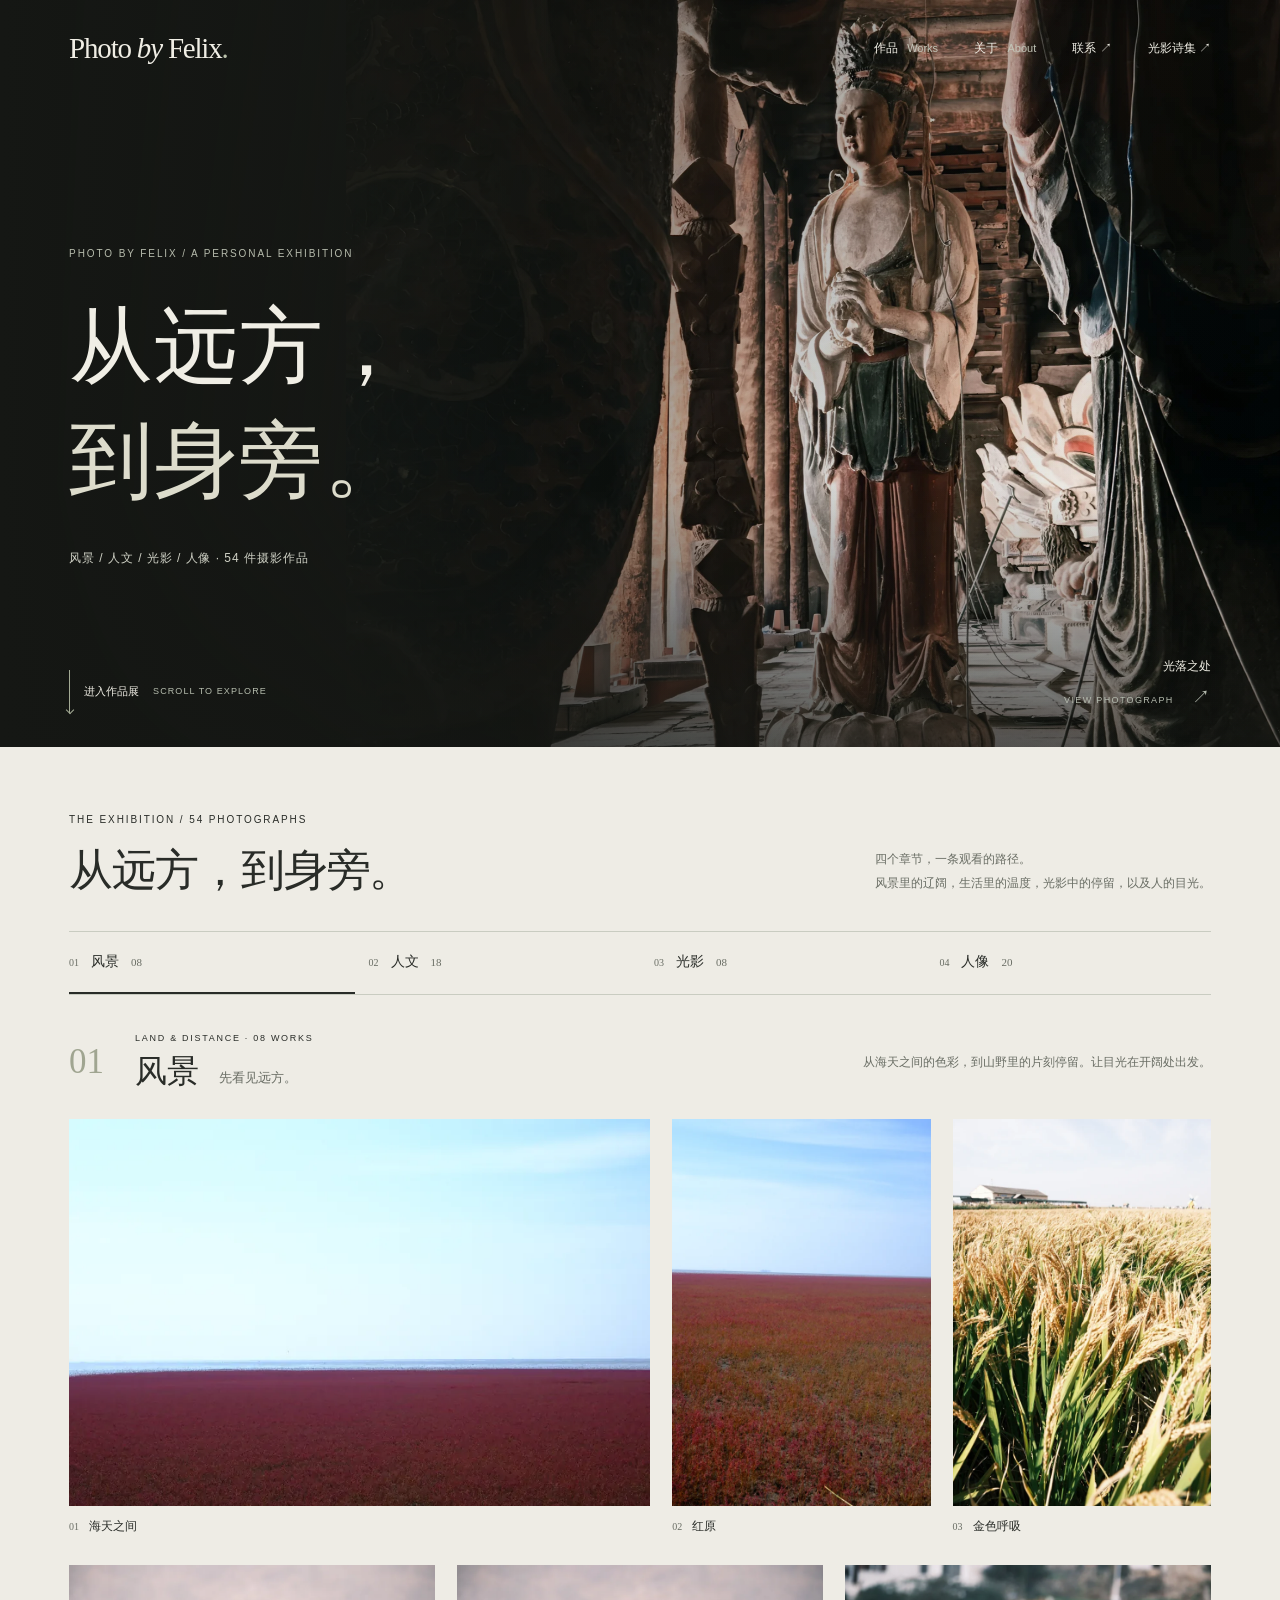
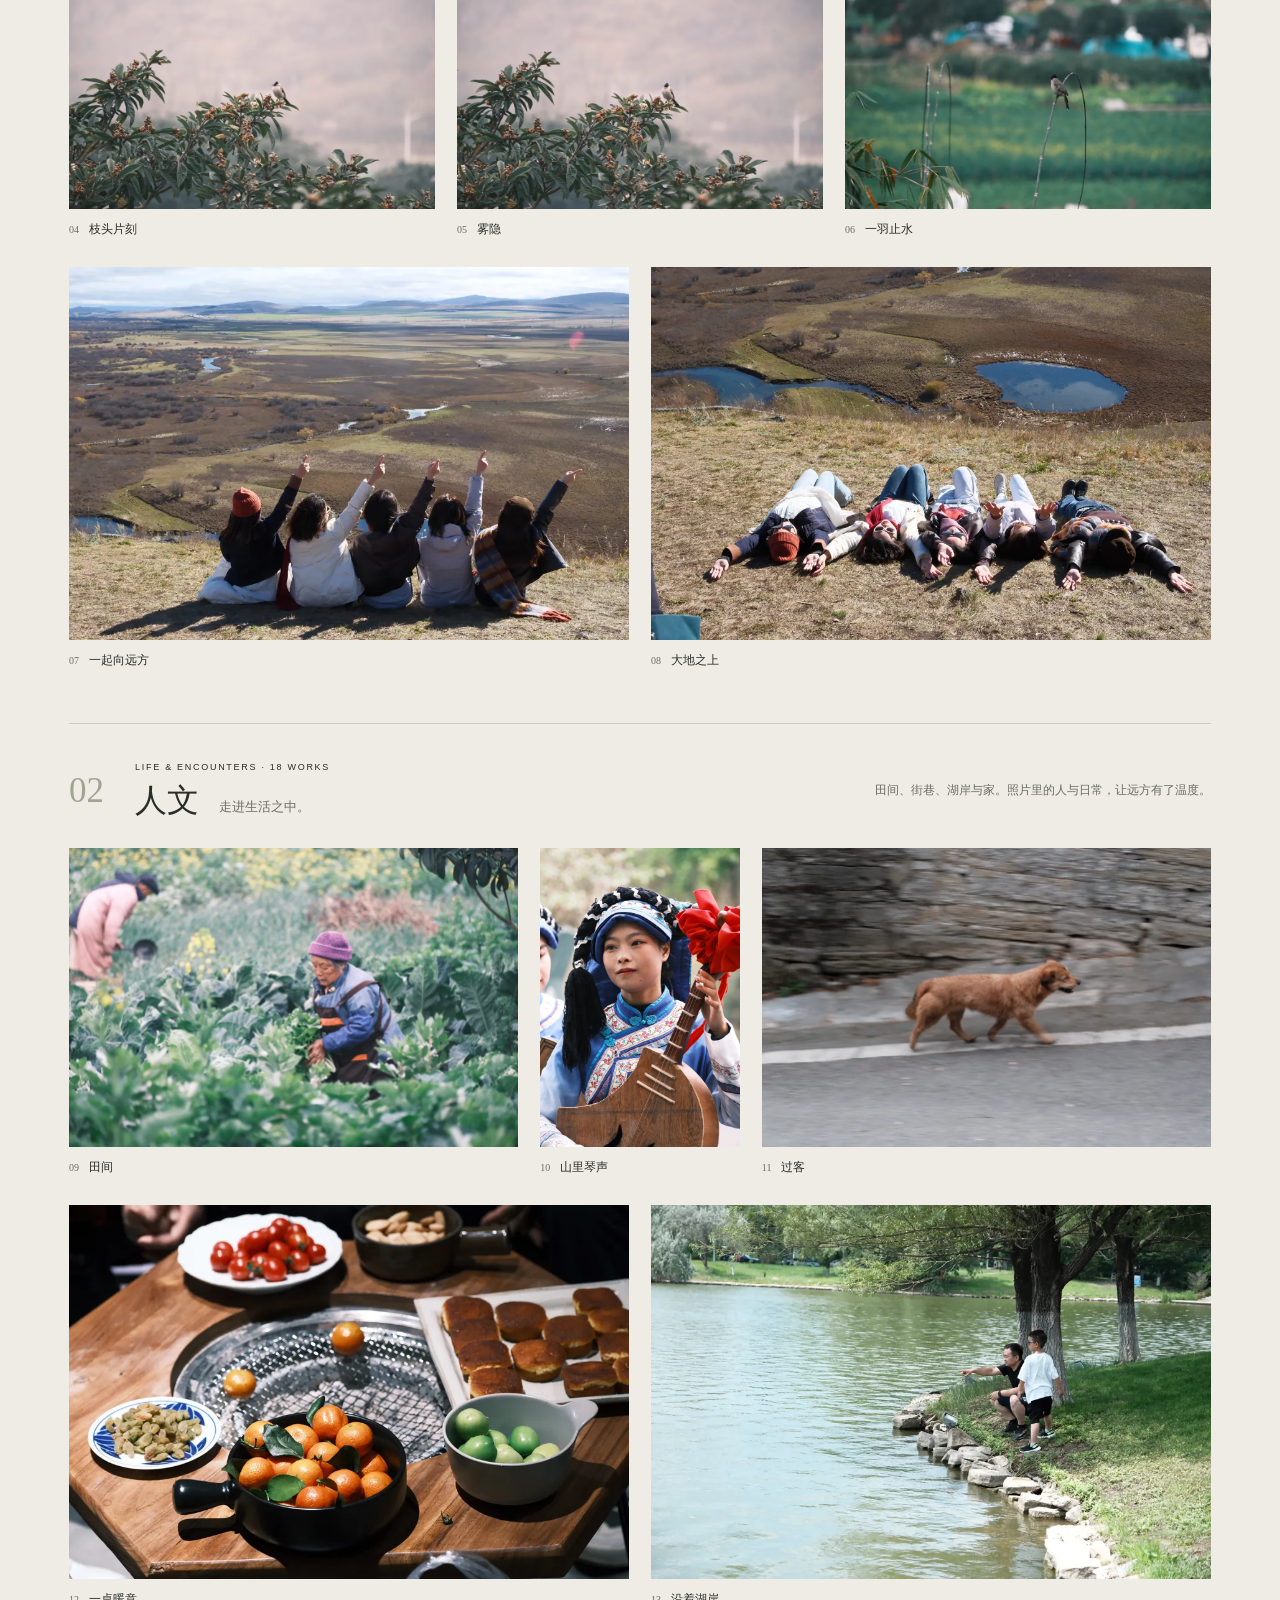
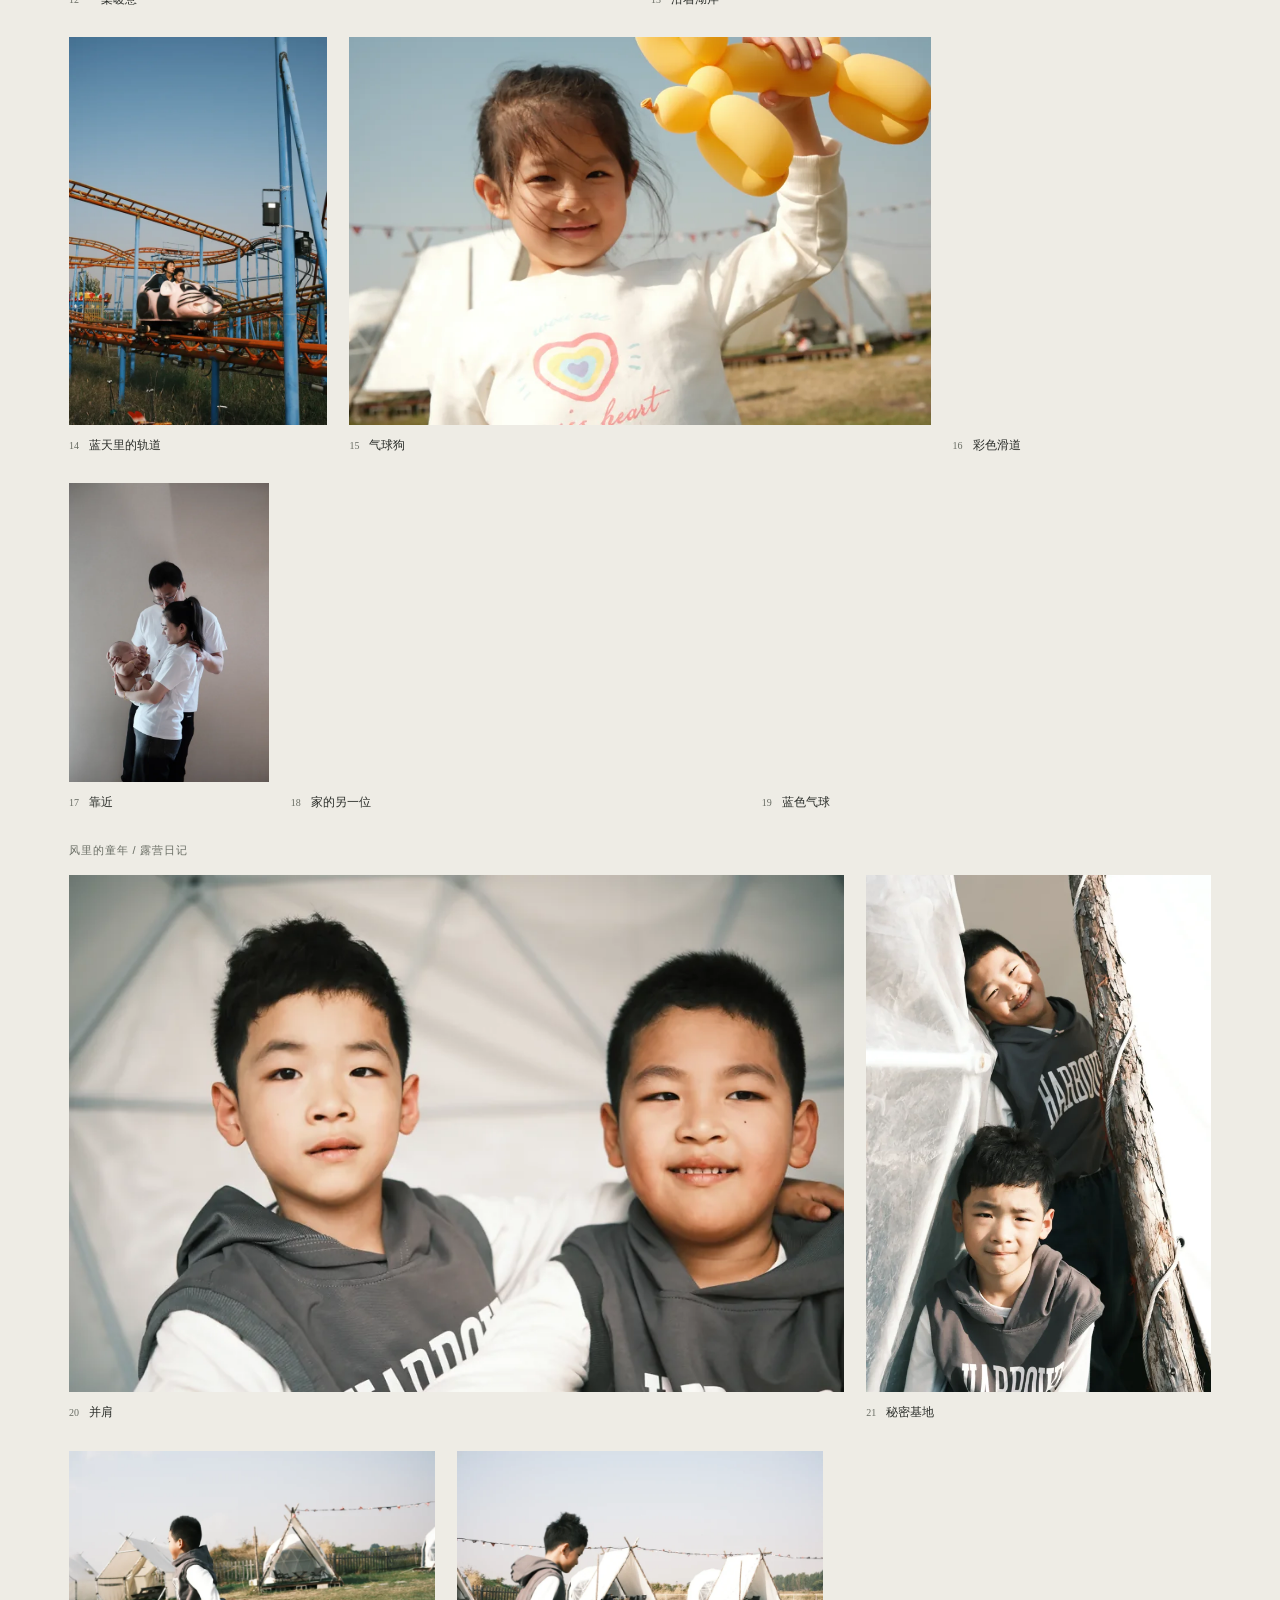
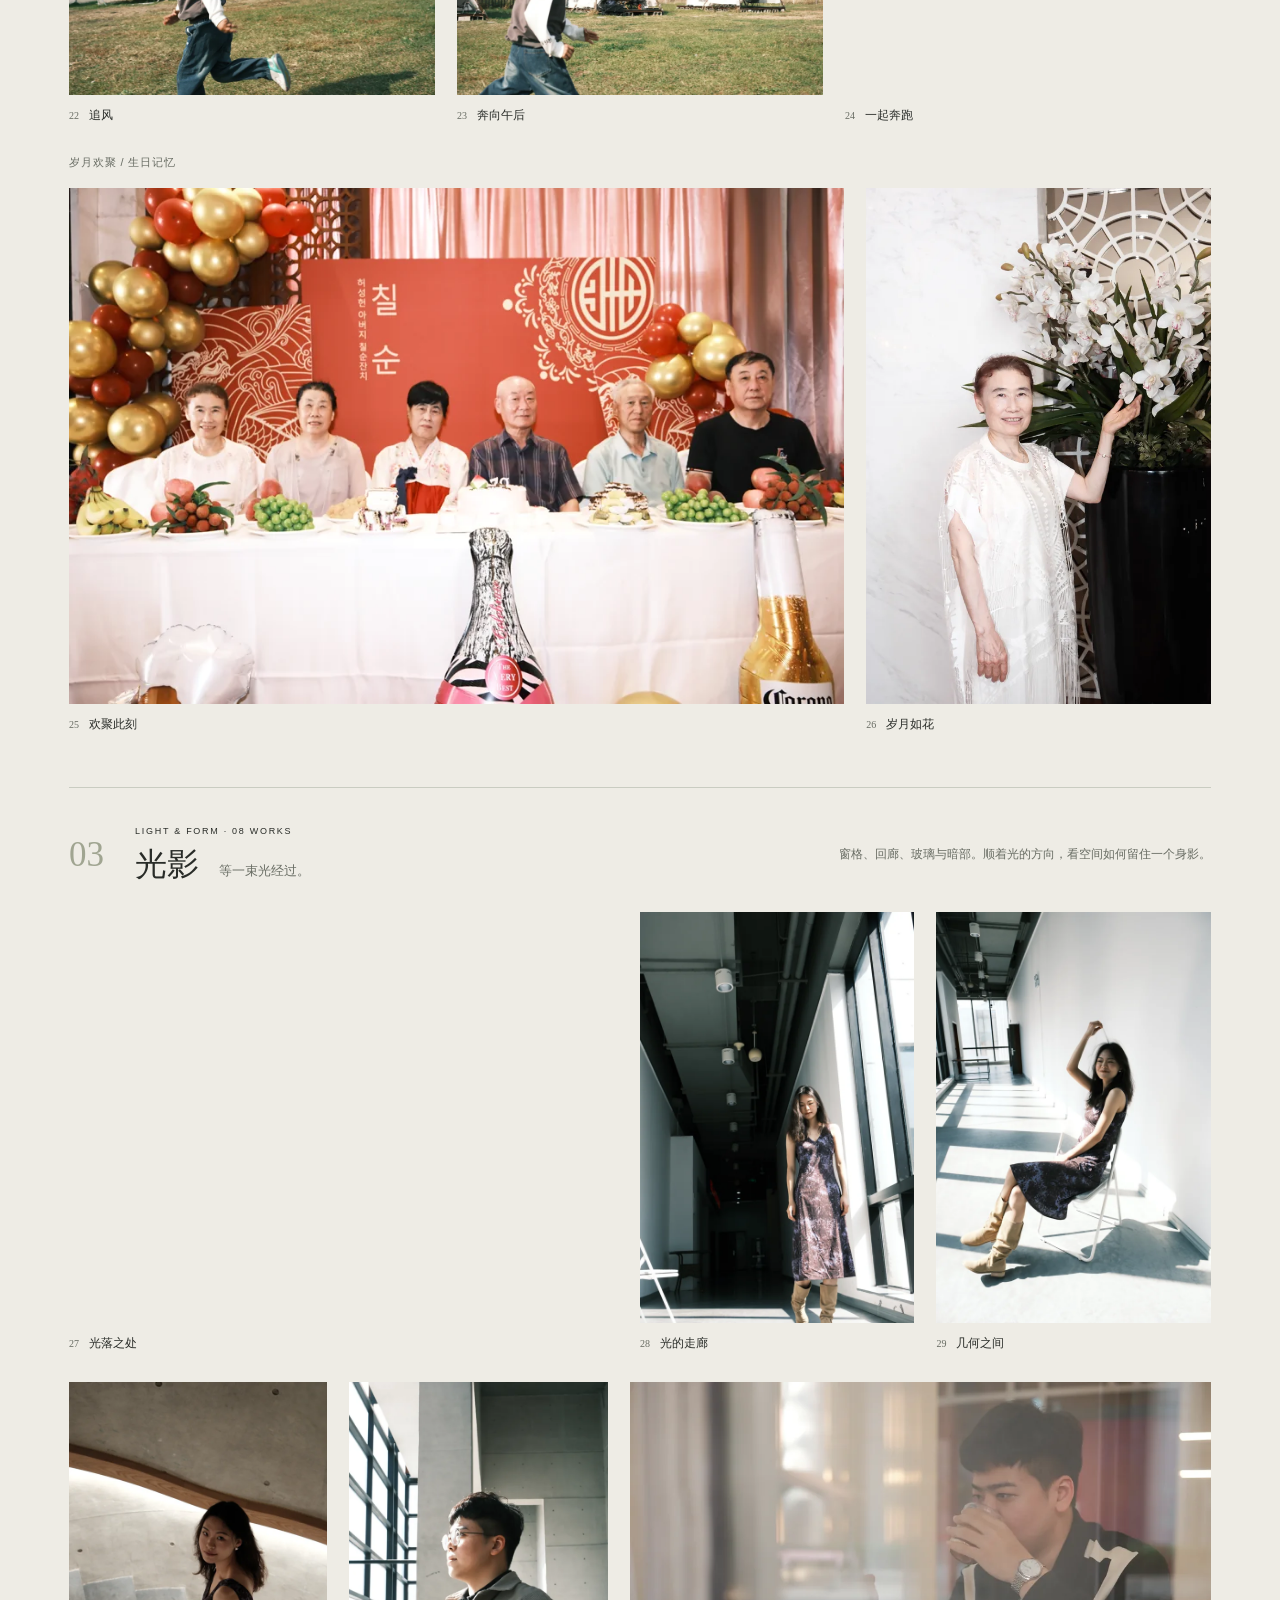
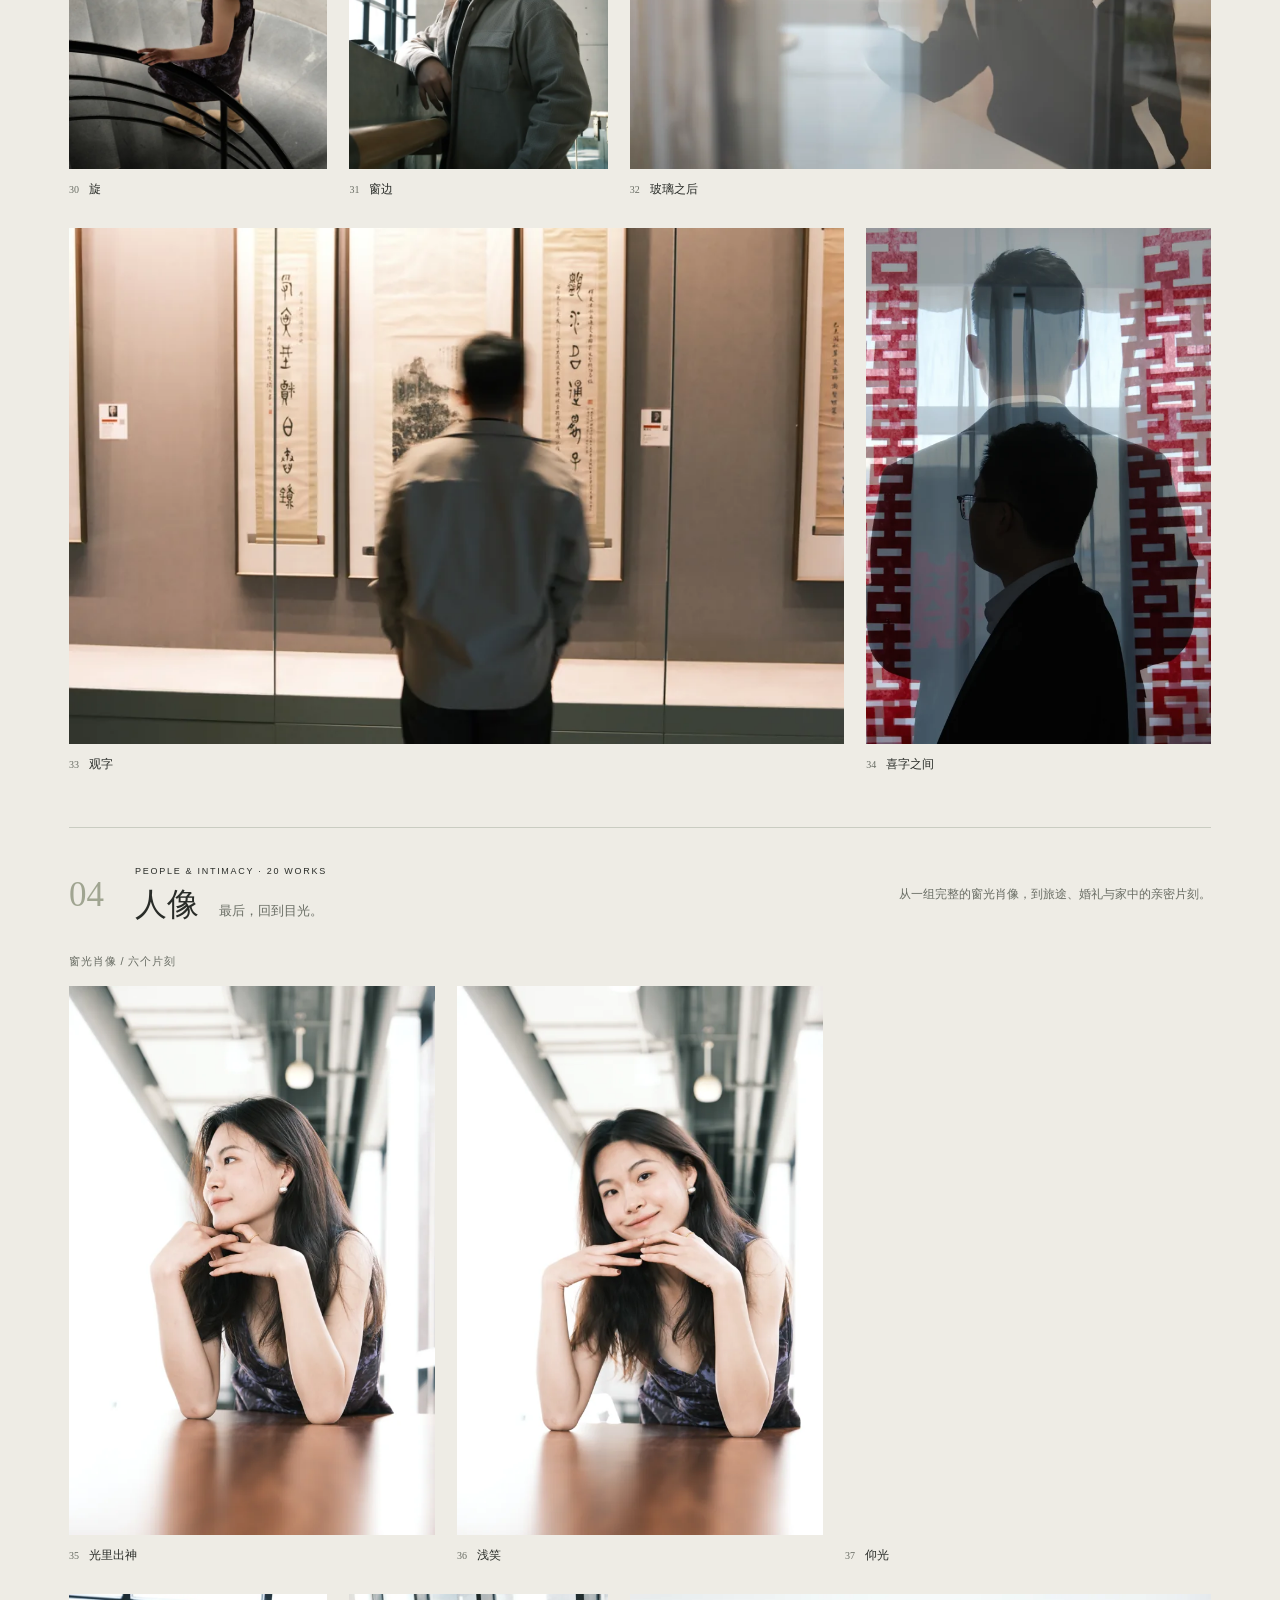
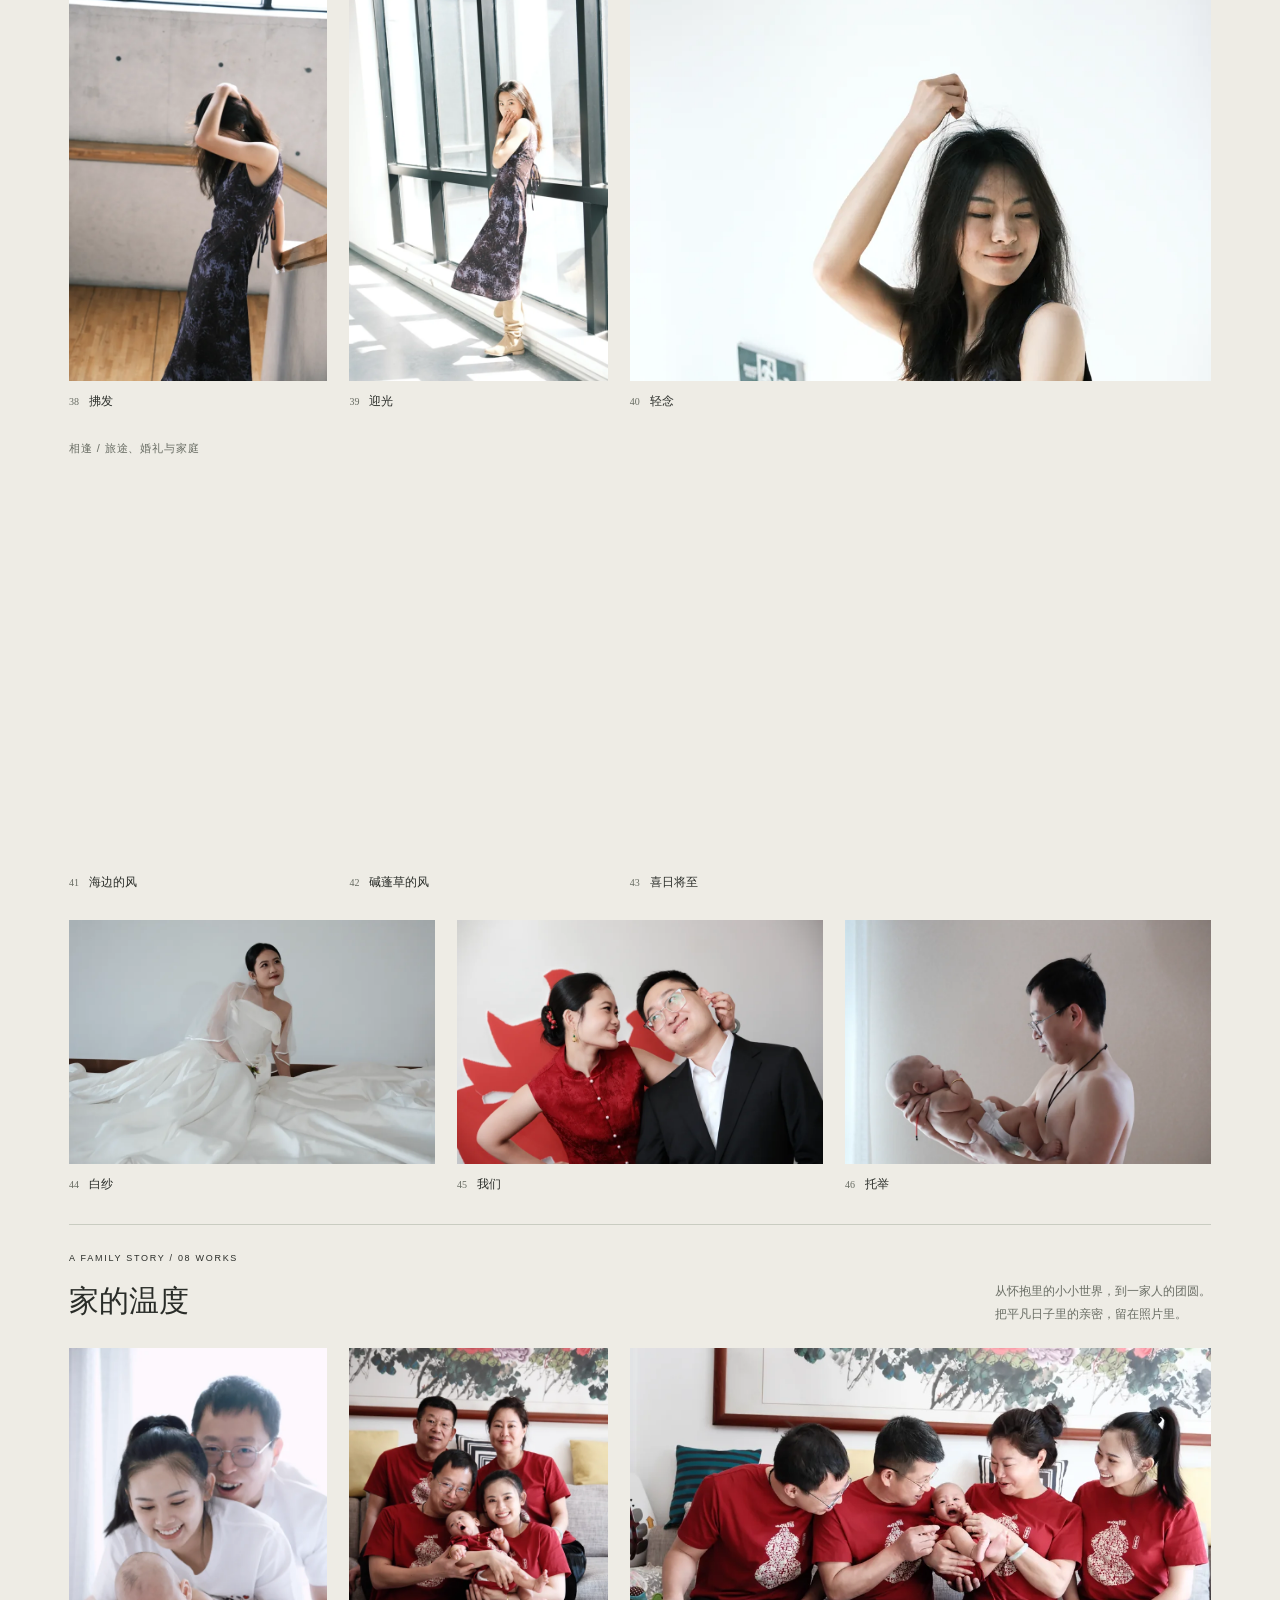
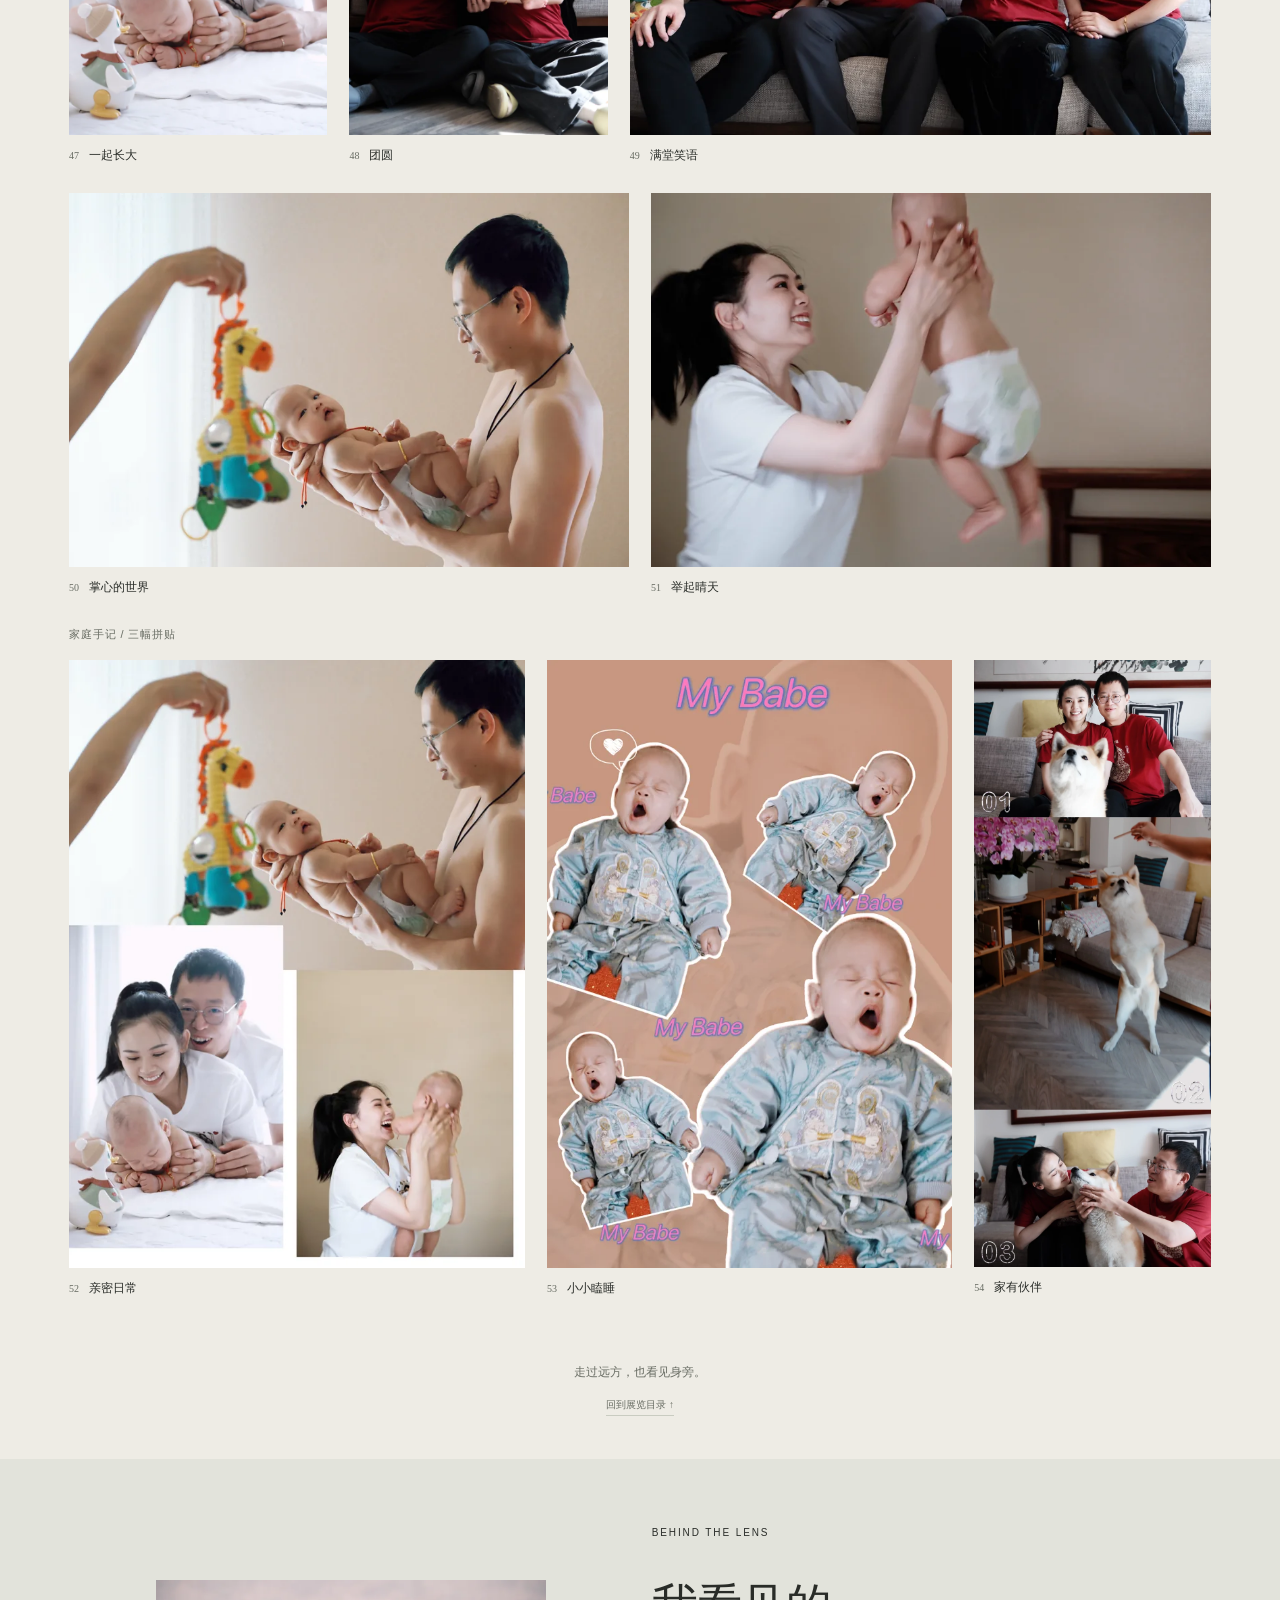
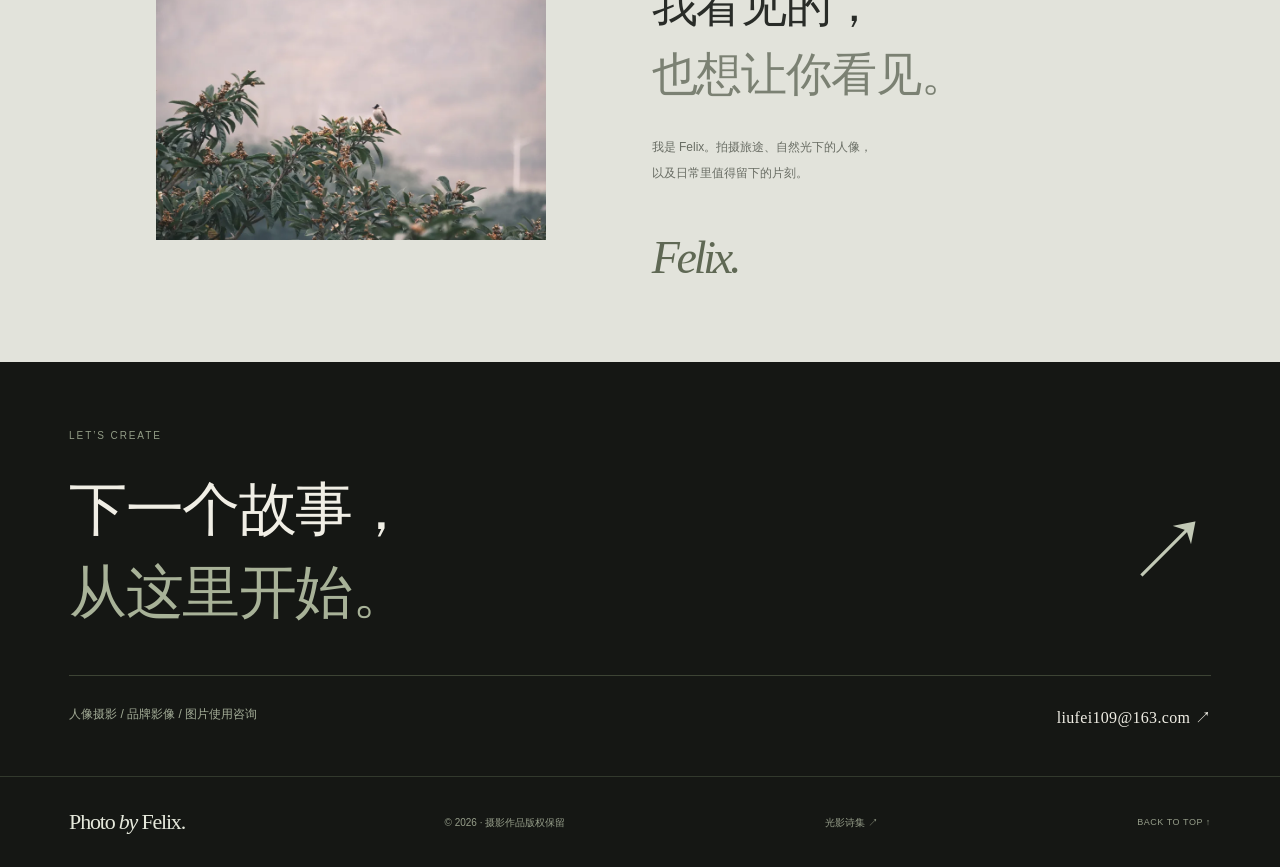
==== commit f7b4a56c: "Add missing family gathering and mother-child photographs" ====
--- a/window-light/index.html
+++ b/window-light/index.html
@@ -6,7 +6,7 @@
 <meta name="description" content="Photo by Felix，Felix 的个人摄影作品集。旅途、自然人像与日常片段。拍摄与合作：liufei109@163.com。">
 <meta name="theme-color" content="#151714">
 <link rel="icon" type="image/svg+xml" href="data:image/svg+xml,%3Csvg xmlns='http://www.w3.org/2000/svg' viewBox='0 0 64 64'%3E%3Crect width='64' height='64' rx='12' fill='%2321211f'/%3E%3Cpath d='M18 47V17h28v6H25v7h16v6H25v11' fill='%23f7f7f5'/%3E%3C/svg%3E">
-<link rel="stylesheet" href="styles.css?v=20260919-4">
+<link rel="stylesheet" href="styles.css?v=20260921-1">
 </head>
 <body>
 <a class="skip" href="#works">跳到作品</a>
@@ -16,13 +16,13 @@
 <section class="hero" aria-labelledby="site-title">
 <a class="hero-photo photo-link" href="images/03-1800.webp" data-photo="03" aria-label="全屏查看 光落之处"><img src="images/03-1800.webp" width="1800" height="1350" alt="寺院深处，一束侧光照亮造像，暗部形成天然画框。" fetchpriority="high"></a>
 <div class="hero-shade" aria-hidden="true"></div>
-<div class="hero-copy"><p class="eyebrow">PHOTO BY FELIX / A PERSONAL EXHIBITION</p><h1 id="site-title">从远方，<br><em>到身旁。</em></h1><p class="hero-subtitle">风景 / 人文 / 光影 / 人像 · 52 件摄影作品</p></div>
+<div class="hero-copy"><p class="eyebrow">PHOTO BY FELIX / A PERSONAL EXHIBITION</p><h1 id="site-title">从远方，<br><em>到身旁。</em></h1><p class="hero-subtitle">风景 / 人文 / 光影 / 人像 · 54 件摄影作品</p></div>
 <div class="hero-bottom"><a class="scroll-cue" href="#works"><span class="scroll-line" aria-hidden="true"></span>进入作品展 <span>SCROLL TO EXPLORE</span></a><a class="hero-caption photo-link" href="images/03-1800.webp" data-photo="03"><span>光落之处</span><span>VIEW PHOTOGRAPH <b aria-hidden="true">↗</b></span></a></div>
 </section>
-<section id="works" class="works" aria-labelledby="works-title"><div class="exhibition-heading"><div><p class="kicker">THE EXHIBITION / 52 PHOTOGRAPHS</p><h2 id="works-title">从远方，到身旁。</h2></div><p>四个章节，一条观看的路径。<br>风景里的辽阔，生活里的温度，光影中的停留，以及人的目光。</p></div><nav class="chapter-nav" aria-label="展览章节"><a href="#landscape"><span>01</span>风景<small>08</small></a><a href="#human"><span>02</span>人文<small>18</small></a><a href="#light"><span>03</span>光影<small>08</small></a><a href="#portrait"><span>04</span>人像<small>18</small></a></nav><div id="gallery"><section class="exhibition-chapter" id="landscape" aria-labelledby="heading-landscape"><div class="chapter-heading"><div class="chapter-number">01</div><div><p class="kicker">LAND & DISTANCE · 08 WORKS</p><h3 id="heading-landscape">风景<span>先看见远方。</span></h3></div><p class="chapter-intro">从海天之间的色彩，到山野里的片刻停留。让目光在开阔处出发。</p></div><div class="photo-row"><figure class="work-card mobile-wide" style="--ratio:1.500000"><a class="photo-link" data-photo="01" href="images/01-1800.webp" aria-label="全屏查看 海天之间"><img src="images/01-900.webp" srcset="images/01-900.webp 900w, images/01-1800.webp 1800w" sizes="(max-width: 600px) 92vw, (max-width: 900px) 45vw, 40vw" width="7728" height="5152" alt="酒红色滩涂、蓝色海平线与大面积淡蓝天空。" loading="lazy" decoding="async"><span class="view-label" aria-hidden="true">↗</span></a><figcaption><span class="work-index">01</span><strong>海天之间</strong></figcaption></figure><figure class="work-card " style="--ratio:0.666667"><a class="photo-link" data-photo="24" href="images/24-exhibit-1800.webp" aria-label="全屏查看 红原"><img src="images/24-exhibit-900.webp" srcset="images/24-exhibit-900.webp 600w, images/24-exhibit-1800.webp 1200w" sizes="(max-width: 600px) 92vw, (max-width: 900px) 45vw, 40vw" width="5152" height="7728" alt="赤色滩涂延伸到蓝色海平线，竖幅画面留下辽阔的天空。" loading="lazy" decoding="async"><span class="view-label" aria-hidden="true">↗</span></a><figcaption><span class="work-index">02</span><strong>红原</strong></figcaption></figure><figure class="work-card " style="--ratio:0.666667"><a class="photo-link" data-photo="25" href="images/25-exhibit-1800.webp" aria-label="全屏查看 金色呼吸"><img src="images/25-exhibit-900.webp" srcset="images/25-exhibit-900.webp 600w, images/25-exhibit-1800.webp 1200w" sizes="(max-width: 600px) 92vw, (max-width: 900px) 45vw, 40vw" width="5152" height="7728" alt="阳光穿过金色稻穗，近景的稻叶向天空伸展。" loading="lazy" decoding="async"><span class="view-label" aria-hidden="true">↗</span></a><figcaption><span class="work-index">03</span><strong>金色呼吸</strong></figcaption></figure></div><div class="photo-row"><figure class="work-card mobile-wide" style="--ratio:1.500000"><a class="photo-link" data-photo="04" href="images/04-1800.webp" aria-label="全屏查看 枝头片刻"><img src="images/04-900.webp" srcset="images/04-900.webp 900w, images/04-1800.webp 1800w" sizes="(max-width: 600px) 92vw, (max-width: 900px) 45vw, 40vw" width="3840" height="2560" alt="小鸟立于深绿色枝头，背后为柔和灰粉色山景散景。" loading="lazy" decoding="async"><span class="view-label" aria-hidden="true">↗</span></a><figcaption><span class="work-index">04</span><strong>枝头片刻</strong></figcaption></figure><figure class="work-card mobile-wide" style="--ratio:1.500000"><a class="photo-link" data-photo="26" href="images/26-exhibit-1800.webp" aria-label="全屏查看 雾隐"><img src="images/26-exhibit-900.webp" srcset="images/26-exhibit-900.webp 900w, images/26-exhibit-1800.webp 1800w" sizes="(max-width: 600px) 92vw, (max-width: 900px) 45vw, 40vw" width="3840" height="2560" alt="远山笼罩在薄雾里，近处枝叶浮现在柔和的山色前。" loading="lazy" decoding="async"><span class="view-label" aria-hidden="true">↗</span></a><figcaption><span class="work-index">05</span><strong>雾隐</strong></figcaption></figure><figure class="work-card mobile-wide" style="--ratio:1.500000"><a class="photo-link" data-photo="27" href="images/27-exhibit-1800.webp" aria-label="全屏查看 一羽止水"><img src="images/27-exhibit-900.webp" srcset="images/27-exhibit-900.webp 900w, images/27-exhibit-1800.webp 1800w" sizes="(max-width: 600px) 92vw, (max-width: 900px) 45vw, 40vw" width="3840" height="2560" alt="水鸟停在细长枝头，倒影与岸边的绿色融为一体。" loading="lazy" decoding="async"><span class="view-label" aria-hidden="true">↗</span></a><figcaption><span class="work-index">06</span><strong>一羽止水</strong></figcaption></figure></div><div class="photo-row"><figure class="work-card mobile-wide" style="--ratio:1.500000"><a class="photo-link" data-photo="06" href="images/06-1800.webp" aria-label="全屏查看 一起向远方"><img src="images/06-900.webp" srcset="images/06-900.webp 900w, images/06-1800.webp 1800w" sizes="(max-width: 600px) 92vw, (max-width: 900px) 45vw, 40vw" width="3840" height="2560" alt="五位朋友在草坡上并肩坐着，举手指向开阔的河谷与远山。" loading="lazy" decoding="async"><span class="view-label" aria-hidden="true">↗</span></a><figcaption><span class="work-index">07</span><strong>一起向远方</strong></figcaption></figure><figure class="work-card mobile-wide" style="--ratio:1.500000"><a class="photo-link" data-photo="28" href="images/28-exhibit-1800.webp" aria-label="全屏查看 大地之上"><img src="images/28-exhibit-900.webp" srcset="images/28-exhibit-900.webp 900w, images/28-exhibit-1800.webp 1800w" sizes="(max-width: 600px) 92vw, (max-width: 900px) 45vw, 40vw" width="3840" height="2560" alt="朋友们躺在高处的草地上，远处的小湖嵌在起伏山野之间。" loading="lazy" decoding="async"><span class="view-label" aria-hidden="true">↗</span></a><figcaption><span class="work-index">08</span><strong>大地之上</strong></figcaption></figure></div></section><section class="exhibition-chapter" id="human" aria-labelledby="heading-human"><div class="chapter-heading"><div class="chapter-number">02</div><div><p class="kicker">LIFE & ENCOUNTERS · 18 WORKS</p><h3 id="heading-human">人文<span>走进生活之中。</span></h3></div><p class="chapter-intro">田间、街巷、湖岸与家。照片里的人与日常，让远方有了温度。</p></div><div class="photo-row"><figure class="work-card mobile-wide" style="--ratio:1.500000"><a class="photo-link" data-photo="17" href="images/17-1800.webp" aria-label="全屏查看 田间"><img src="images/17-900.webp" srcset="images/17-900.webp 900w, images/17-1800.webp 1800w" sizes="(max-width: 600px) 92vw, (max-width: 900px) 45vw, 40vw" width="3840" height="2560" alt="戴紫色毛线帽的长者在蔬菜田里采菜，另一位劳作者在后景。" loading="lazy" decoding="async"><span class="view-label" aria-hidden="true">↗</span></a><figcaption><span class="work-index">09</span><strong>田间</strong></figcaption></figure><figure class="work-card mobile-wide" style="--ratio:0.666667"><a class="photo-link" data-photo="29" href="images/29-exhibit-1800.webp" aria-label="全屏查看 山里琴声"><img src="images/29-exhibit-900.webp" srcset="images/29-exhibit-900.webp 600w, images/29-exhibit-1800.webp 1200w" sizes="(max-width: 600px) 92vw, (max-width: 900px) 45vw, 40vw" width="2560" height="3840" alt="身着传统服饰的演奏者抱着乐器，目光望向画面之外。" loading="lazy" decoding="async"><span class="view-label" aria-hidden="true">↗</span></a><figcaption><span class="work-index">10</span><strong>山里琴声</strong></figcaption></figure><figure class="work-card mobile-wide" style="--ratio:1.500000"><a class="photo-link" data-photo="30" href="images/30-exhibit-1800.webp" aria-label="全屏查看 过客"><img src="images/30-exhibit-900.webp" srcset="images/30-exhibit-900.webp 900w, images/30-exhibit-1800.webp 1800w" sizes="(max-width: 600px) 92vw, (max-width: 900px) 45vw, 40vw" width="3840" height="2560" alt="一只黄狗从石墙前走过，身体的暖色穿过灰色街道。" loading="lazy" decoding="async"><span class="view-label" aria-hidden="true">↗</span></a><figcaption><span class="work-index">11</span><strong>过客</strong></figcaption></figure></div><div class="photo-row"><figure class="work-card mobile-wide" style="--ratio:1.500000"><a class="photo-link" data-photo="18" href="images/18-1800.webp" aria-label="全屏查看 一桌暖意"><img src="images/18-900.webp" srcset="images/18-900.webp 900w, images/18-1800.webp 1800w" sizes="(max-width: 600px) 92vw, (max-width: 900px) 45vw, 40vw" width="3840" height="2560" alt="木桌上的柑橘、青果、番茄与糕点围绕金属烤盘。" loading="lazy" decoding="async"><span class="view-label" aria-hidden="true">↗</span></a><figcaption><span class="work-index">12</span><strong>一桌暖意</strong></figcaption></figure><figure class="work-card mobile-wide" style="--ratio:1.500000"><a class="photo-link" data-photo="12" href="images/12-1800.webp" aria-label="全屏查看 沿着湖岸"><img src="images/12-900.webp" srcset="images/12-900.webp 900w, images/12-1800.webp 1800w" sizes="(max-width: 600px) 92vw, (max-width: 900px) 45vw, 40vw" width="3840" height="2560" alt="树荫下，一位大人蹲在孩子身边指向湖面，石岸弯向前景。" loading="lazy" decoding="async"><span class="view-label" aria-hidden="true">↗</span></a><figcaption><span class="work-index">13</span><strong>沿着湖岸</strong></figcaption></figure></div><div class="photo-row"><figure class="work-card mobile-wide" style="--ratio:0.666667"><a class="photo-link" data-photo="14" href="images/14-1800.webp" aria-label="全屏查看 蓝天里的轨道"><img src="images/14-900.webp" srcset="images/14-900.webp 600w, images/14-1800.webp 1200w" sizes="(max-width: 600px) 92vw, (max-width: 900px) 45vw, 40vw" width="5152" height="7728" alt="母子乘坐粉色游乐车，橙色轨道和蓝色立柱交错，天空大幅留白。" loading="lazy" decoding="async"><span class="view-label" aria-hidden="true">↗</span></a><figcaption><span class="work-index">14</span><strong>蓝天里的轨道</strong></figcaption></figure><figure class="work-card mobile-wide" style="--ratio:1.500000"><a class="photo-link" data-photo="31" href="images/31-exhibit-1800.webp" aria-label="全屏查看 气球狗"><img src="images/31-exhibit-900.webp" srcset="images/31-exhibit-900.webp 900w, images/31-exhibit-1800.webp 1800w" sizes="(max-width: 600px) 92vw, (max-width: 900px) 45vw, 40vw" width="7728" height="5152" alt="女孩举着黄色气球造型，在户外阳光里微笑。" loading="lazy" decoding="async"><span class="view-label" aria-hidden="true">↗</span></a><figcaption><span class="work-index">15</span><strong>气球狗</strong></figcaption></figure><figure class="work-card mobile-wide" style="--ratio:0.666667"><a class="photo-link" data-photo="15" href="images/15-1800.webp" aria-label="全屏查看 彩色滑道"><img src="images/15-900.webp" srcset="images/15-900.webp 600w, images/15-1800.webp 1200w" sizes="(max-width: 600px) 92vw, (max-width: 900px) 45vw, 40vw" width="5152" height="7728" alt="孩子坐着滑圈经过彩色长滑道，重复斜线延伸出画面。" loading="lazy" decoding="async"><span class="view-label" aria-hidden="true">↗</span></a><figcaption><span class="work-index">16</span><strong>彩色滑道</strong></figcaption></figure></div><div class="photo-row"><figure class="work-card mobile-wide" style="--ratio:0.666667"><a class="photo-link" data-photo="11" href="images/11-1800.webp" aria-label="全屏查看 靠近"><img src="images/11-900.webp" srcset="images/11-900.webp 600w, images/11-1800.webp 1200w" sizes="(max-width: 600px) 92vw, (max-width: 900px) 45vw, 40vw" width="2560" height="3840" alt="柔和窗光下，穿白衫的父母一起抱着婴儿，暖灰墙面留出安静空间。" loading="lazy" decoding="async"><span class="view-label" aria-hidden="true">↗</span></a><figcaption><span class="work-index">17</span><strong>靠近</strong></figcaption></figure><figure class="work-card mobile-wide" style="--ratio:1.500000"><a class="photo-link" data-photo="13" href="images/13-1800.webp" aria-label="全屏查看 家的另一位"><img src="images/13-900.webp" srcset="images/13-900.webp 900w, images/13-1800.webp 1800w" sizes="(max-width: 600px) 92vw, (max-width: 900px) 45vw, 40vw" width="3840" height="2560" alt="沙发上，两位穿红衫的大人笑着抚摸一只狗。" loading="lazy" decoding="async"><span class="view-label" aria-hidden="true">↗</span></a><figcaption><span class="work-index">18</span><strong>家的另一位</strong></figcaption></figure><figure class="work-card mobile-wide" style="--ratio:1.500000"><a class="photo-link" data-photo="16" href="images/16-1800.webp" aria-label="全屏查看 蓝色气球"><img src="images/16-900.webp" srcset="images/16-900.webp 900w, images/16-1800.webp 1800w" sizes="(max-width: 600px) 92vw, (max-width: 900px) 45vw, 40vw" width="7728" height="5152" alt="蓝色气球小熊在天空前，远处白色帐篷和彩旗虚化。" loading="lazy" decoding="async"><span class="view-label" aria-hidden="true">↗</span></a><figcaption><span class="work-index">19</span><strong>蓝色气球</strong></figcaption></figure></div><p class="series-label" id="childhood">风里的童年 / 露营日记</p><div class="photo-row"><figure class="work-card mobile-wide" style="--ratio:1.500000"><a class="photo-link" data-photo="48" href="images/48-stories-1800.webp" aria-label="全屏查看 并肩"><img src="images/48-stories-900.webp" srcset="images/48-stories-900.webp 900w, images/48-stories-1800.webp 1800w" sizes="(max-width: 600px) 92vw, (max-width: 900px) 45vw, 40vw" width="7728" height="5152" alt="两个孩子在帐篷里靠在一起，望向镜头。" loading="lazy" decoding="async"><span class="view-label" aria-hidden="true">↗</span></a><figcaption><span class="work-index">20</span><strong>并肩</strong></figcaption></figure><figure class="work-card mobile-wide" style="--ratio:0.666667"><a class="photo-link" data-photo="49" href="images/49-stories-1800.webp" aria-label="全屏查看 秘密基地"><img src="images/49-stories-900.webp" srcset="images/49-stories-900.webp 600w, images/49-stories-1800.webp 1200w" sizes="(max-width: 600px) 92vw, (max-width: 900px) 45vw, 40vw" width="5152" height="7728" alt="孩子们从帐篷与树干之间探出脸，阳光照亮笑容。" loading="lazy" decoding="async"><span class="view-label" aria-hidden="true">↗</span></a><figcaption><span class="work-index">21</span><strong>秘密基地</strong></figcaption></figure></div><div class="photo-row"><figure class="work-card mobile-wide" style="--ratio:1.500000"><a class="photo-link" data-photo="32" href="images/32-exhibit-1800.webp" aria-label="全屏查看 追风"><img src="images/32-exhibit-900.webp" srcset="images/32-exhibit-900.webp 900w, images/32-exhibit-1800.webp 1800w" sizes="(max-width: 600px) 92vw, (max-width: 900px) 45vw, 40vw" width="7728" height="5152" alt="孩子跑过营地草坪，帐篷和天空留在身后。" loading="lazy" decoding="async"><span class="view-label" aria-hidden="true">↗</span></a><figcaption><span class="work-index">22</span><strong>追风</strong></figcaption></figure><figure class="work-card mobile-wide" style="--ratio:1.500000"><a class="photo-link" data-photo="50" href="images/50-stories-1800.webp" aria-label="全屏查看 奔向午后"><img src="images/50-stories-900.webp" srcset="images/50-stories-900.webp 900w, images/50-stories-1800.webp 1800w" sizes="(max-width: 600px) 92vw, (max-width: 900px) 45vw, 40vw" width="7728" height="5152" alt="孩子跑过草坪，身后是一排白色帐篷与彩旗。" loading="lazy" decoding="async"><span class="view-label" aria-hidden="true">↗</span></a><figcaption><span class="work-index">23</span><strong>奔向午后</strong></figcaption></figure><figure class="work-card mobile-wide" style="--ratio:1.500000"><a class="photo-link" data-photo="51" href="images/51-stories-1800.webp" aria-label="全屏查看 一起奔跑"><img src="images/51-stories-900.webp" srcset="images/51-stories-900.webp 900w, images/51-stories-1800.webp 1800w" sizes="(max-width: 600px) 92vw, (max-width: 900px) 45vw, 40vw" width="7728" height="5152" alt="两个孩子在露营地追逐，脚步与影子一起经过草地。" loading="lazy" decoding="async"><span class="view-label" aria-hidden="true">↗</span></a><figcaption><span class="work-index">24</span><strong>一起奔跑</strong></figcaption></figure></div><p class="series-label" id="celebrations">岁月欢聚 / 生日记忆</p><div class="photo-row"><figure class="work-card mobile-wide" style="--ratio:1.500000"><a class="photo-link" data-photo="52" href="images/52-stories-1800.webp" aria-label="全屏查看 欢聚此刻"><img src="images/52-stories-900.webp" srcset="images/52-stories-900.webp 900w, images/52-stories-1800.webp 1800w" sizes="(max-width: 600px) 92vw, (max-width: 900px) 45vw, 40vw" width="3840" height="2560" alt="生日宴上，亲友在红金色的布景前围坐合影。" loading="lazy" decoding="async"><span class="view-label" aria-hidden="true">↗</span></a><figcaption><span class="work-index">25</span><strong>欢聚此刻</strong></figcaption></figure><figure class="work-card mobile-wide" style="--ratio:0.666667"><a class="photo-link" data-photo="53" href="images/53-stories-1800.webp" aria-label="全屏查看 岁月如花"><img src="images/53-stories-900.webp" srcset="images/53-stories-900.webp 600w, images/53-stories-1800.webp 1200w" sizes="(max-width: 600px) 92vw, (max-width: 900px) 45vw, 40vw" width="2560" height="3840" alt="一位女士站在兰花旁微笑，白色衣裙与花朵相映。" loading="lazy" decoding="async"><span class="view-label" aria-hidden="true">↗</span></a><figcaption><span class="work-index">26</span><strong>岁月如花</strong></figcaption></figure></div></section><section class="exhibition-chapter" id="light" aria-labelledby="heading-light"><div class="chapter-heading"><div class="chapter-number">03</div><div><p class="kicker">LIGHT & FORM · 08 WORKS</p><h3 id="heading-light">光影<span>等一束光经过。</span></h3></div><p class="chapter-intro">窗格、回廊、玻璃与暗部。顺着光的方向，看空间如何留住一个身影。</p></div><div class="photo-row"><figure class="work-card mobile-wide" style="--ratio:1.333333"><a class="photo-link" data-photo="03" href="images/03-1800.webp" aria-label="全屏查看 光落之处"><img src="images/03-900.webp" srcset="images/03-900.webp 900w, images/03-1800.webp 1800w" sizes="(max-width: 600px) 92vw, (max-width: 900px) 45vw, 40vw" width="8036" height="6027" alt="暖侧光中的寺院造像，左右暗色雕像在近景形成天然取景框。" loading="lazy" decoding="async"><span class="view-label" aria-hidden="true">↗</span></a><figcaption><span class="work-index">27</span><strong>光落之处</strong></figcaption></figure><figure class="work-card " style="--ratio:0.666667"><a class="photo-link" data-photo="33" href="images/33-exhibit-1800.webp" aria-label="全屏查看 光的走廊"><img src="images/33-exhibit-900.webp" srcset="images/33-exhibit-900.webp 600w, images/33-exhibit-1800.webp 1200w" sizes="(max-width: 600px) 92vw, (max-width: 900px) 45vw, 40vw" width="5152" height="7728" alt="女子站在长廊窗边，明暗交界与高窗延伸出纵深。" loading="lazy" decoding="async"><span class="view-label" aria-hidden="true">↗</span></a><figcaption><span class="work-index">28</span><strong>光的走廊</strong></figcaption></figure><figure class="work-card " style="--ratio:0.666667"><a class="photo-link" data-photo="34" href="images/34-exhibit-1800.webp" aria-label="全屏查看 几何之间"><img src="images/34-exhibit-900.webp" srcset="images/34-exhibit-900.webp 600w, images/34-exhibit-1800.webp 1200w" sizes="(max-width: 600px) 92vw, (max-width: 900px) 45vw, 40vw" width="5152" height="7728" alt="女子坐在窗前的椅子上，窗格投影沿着地面铺开。" loading="lazy" decoding="async"><span class="view-label" aria-hidden="true">↗</span></a><figcaption><span class="work-index">29</span><strong>几何之间</strong></figcaption></figure></div><div class="photo-row"><figure class="work-card " style="--ratio:0.666667"><a class="photo-link" data-photo="35" href="images/35-exhibit-1800.webp" aria-label="全屏查看 旋"><img src="images/35-exhibit-900.webp" srcset="images/35-exhibit-900.webp 600w, images/35-exhibit-1800.webp 1200w" sizes="(max-width: 600px) 92vw, (max-width: 900px) 45vw, 40vw" width="5152" height="7728" alt="女子停在弧形楼梯扶手旁，曲线与一道侧光围住身影。" loading="lazy" decoding="async"><span class="view-label" aria-hidden="true">↗</span></a><figcaption><span class="work-index">30</span><strong>旋</strong></figcaption></figure><figure class="work-card " style="--ratio:0.666667"><a class="photo-link" data-photo="07" href="images/07-1800.webp" aria-label="全屏查看 窗边"><img src="images/07-900.webp" srcset="images/07-900.webp 600w, images/07-1800.webp 1200w" sizes="(max-width: 600px) 92vw, (max-width: 900px) 45vw, 40vw" width="5152" height="7728" alt="戴眼镜的男子靠在美术馆窗边，窗格和水泥墙围住侧脸。" loading="lazy" decoding="async"><span class="view-label" aria-hidden="true">↗</span></a><figcaption><span class="work-index">31</span><strong>窗边</strong></figcaption></figure><figure class="work-card mobile-wide" style="--ratio:1.500000"><a class="photo-link" data-photo="36" href="images/36-exhibit-1800.webp" aria-label="全屏查看 玻璃之后"><img src="images/36-exhibit-900.webp" srcset="images/36-exhibit-900.webp 900w, images/36-exhibit-1800.webp 1800w" sizes="(max-width: 600px) 92vw, (max-width: 900px) 45vw, 40vw" width="7728" height="5152" alt="男子坐在咖啡馆窗内，玻璃反光与侧脸叠在一起。" loading="lazy" decoding="async"><span class="view-label" aria-hidden="true">↗</span></a><figcaption><span class="work-index">32</span><strong>玻璃之后</strong></figcaption></figure></div><div class="photo-row"><figure class="work-card mobile-wide" style="--ratio:1.500000"><a class="photo-link" data-photo="37" href="images/37-exhibit-1800.webp" aria-label="全屏查看 观字"><img src="images/37-exhibit-900.webp" srcset="images/37-exhibit-900.webp 900w, images/37-exhibit-1800.webp 1800w" sizes="(max-width: 600px) 92vw, (max-width: 900px) 45vw, 40vw" width="5472" height="3648" alt="一位观众背对镜头读着墙上的书法，身体停在画框之间。" loading="lazy" decoding="async"><span class="view-label" aria-hidden="true">↗</span></a><figcaption><span class="work-index">33</span><strong>观字</strong></figcaption></figure><figure class="work-card mobile-wide" style="--ratio:0.666667"><a class="photo-link" data-photo="47" href="images/47-stories-1800.webp" aria-label="全屏查看 喜字之间"><img src="images/47-stories-900.webp" srcset="images/47-stories-900.webp 600w, images/47-stories-1800.webp 1200w" sizes="(max-width: 600px) 92vw, (max-width: 900px) 45vw, 40vw" width="3648" height="5472" alt="窗前新郎的背影与侧影层叠，红色喜字围住婚礼前的安静时刻。" loading="lazy" decoding="async"><span class="view-label" aria-hidden="true">↗</span></a><figcaption><span class="work-index">34</span><strong>喜字之间</strong></figcaption></figure></div></section><section class="exhibition-chapter" id="portrait" aria-labelledby="heading-portrait"><div class="chapter-heading"><div class="chapter-number">04</div><div><p class="kicker">PEOPLE & INTIMACY · 18 WORKS</p><h3 id="heading-portrait">人像<span>最后，回到目光。</span></h3></div><p class="chapter-intro">从一组完整的窗光肖像，到旅途、婚礼与家中的亲密片刻。</p></div><p class="series-label" id="portrait-series-0">窗光肖像 / 六个片刻</p><div class="photo-row"><figure class="work-card " style="--ratio:0.666667"><a class="photo-link" data-photo="02" href="images/02-guangli-1800.webp" aria-label="全屏查看 光里出神"><img src="images/02-guangli-900.webp" srcset="images/02-guangli-900.webp 600w, images/02-guangli-1800.webp 1200w" sizes="(max-width: 600px) 92vw, (max-width: 900px) 45vw, 40vw" width="5152" height="7728" alt="窗边自然光下，女子双手轻托下颌，侧望明亮的窗外，桌面映出柔和倒影。" loading="lazy" decoding="async"><span class="view-label" aria-hidden="true">↗</span></a><figcaption><span class="work-index">35</span><strong>光里出神</strong></figcaption></figure><figure class="work-card " style="--ratio:0.666667"><a class="photo-link" data-photo="19" href="images/19-window-1800.webp" aria-label="全屏查看 浅笑"><img src="images/19-window-900.webp" srcset="images/19-window-900.webp 600w, images/19-window-1800.webp 1200w" sizes="(max-width: 600px) 92vw, (max-width: 900px) 45vw, 40vw" width="5152" height="7728" alt="女子在明亮窗边轻托下颌，面向镜头微笑，桌面留下柔和倒影。" loading="lazy" decoding="async"><span class="view-label" aria-hidden="true">↗</span></a><figcaption><span class="work-index">36</span><strong>浅笑</strong></figcaption></figure><figure class="work-card mobile-wide" style="--ratio:0.666667"><a class="photo-link" data-photo="23" href="images/23-window-1800.webp" aria-label="全屏查看 仰光"><img src="images/23-window-900.webp" srcset="images/23-window-900.webp 600w, images/23-window-1800.webp 1200w" sizes="(max-width: 600px) 92vw, (max-width: 900px) 45vw, 40vw" width="5152" height="7728" alt="女子倚在窗边的木扶手上仰望，明亮高窗、水泥墙与斜向线条围出安静的留白。" loading="lazy" decoding="async"><span class="view-label" aria-hidden="true">↗</span></a><figcaption><span class="work-index">37</span><strong>仰光</strong></figcaption></figure></div><div class="photo-row"><figure class="work-card " style="--ratio:0.666667"><a class="photo-link" data-photo="20" href="images/20-window-1800.webp" aria-label="全屏查看 拂发"><img src="images/20-window-900.webp" srcset="images/20-window-900.webp 600w, images/20-window-1800.webp 1200w" sizes="(max-width: 600px) 92vw, (max-width: 900px) 45vw, 40vw" width="5152" height="7728" alt="女子在水泥楼梯间低头抬手拂发，木扶手与手臂形成交错的线条。" loading="lazy" decoding="async"><span class="view-label" aria-hidden="true">↗</span></a><figcaption><span class="work-index">38</span><strong>拂发</strong></figcaption></figure><figure class="work-card " style="--ratio:0.666667"><a class="photo-link" data-photo="21" href="images/21-window-1800.webp" aria-label="全屏查看 迎光"><img src="images/21-window-900.webp" srcset="images/21-window-900.webp 600w, images/21-window-1800.webp 1200w" sizes="(max-width: 600px) 92vw, (max-width: 900px) 45vw, 40vw" width="5152" height="7728" alt="女子站在高窗前，抬手轻掩唇边，窗框与地面投影交织成几何线条。" loading="lazy" decoding="async"><span class="view-label" aria-hidden="true">↗</span></a><figcaption><span class="work-index">39</span><strong>迎光</strong></figcaption></figure><figure class="work-card mobile-wide" style="--ratio:1.500000"><a class="photo-link" data-photo="22" href="images/22-window-1800.webp" aria-label="全屏查看 轻念"><img src="images/22-window-900.webp" srcset="images/22-window-900.webp 900w, images/22-window-1800.webp 1800w" sizes="(max-width: 600px) 92vw, (max-width: 900px) 45vw, 40vw" width="7728" height="5152" alt="白色背景前，女子抬手轻捻发丝、垂眸微笑，画面保留开阔留白。" loading="lazy" decoding="async"><span class="view-label" aria-hidden="true">↗</span></a><figcaption><span class="work-index">40</span><strong>轻念</strong></figcaption></figure></div><p class="series-label" id="portrait-series-2">相逢 / 旅途、婚礼与家庭</p><div class="photo-row"><figure class="work-card " style="--ratio:0.666667"><a class="photo-link" data-photo="05" href="images/05-1800.webp" aria-label="全屏查看 海边的风"><img src="images/05-900.webp" srcset="images/05-900.webp 600w, images/05-1800.webp 1200w" sizes="(max-width: 600px) 92vw, (max-width: 900px) 45vw, 40vw" width="3648" height="5472" alt="戴草帽的女子侧坐在白色木平台上，背后是干净的浅蓝天空。" loading="lazy" decoding="async"><span class="view-label" aria-hidden="true">↗</span></a><figcaption><span class="work-index">41</span><strong>海边的风</strong></figcaption></figure><figure class="work-card " style="--ratio:0.666667"><a class="photo-link" data-photo="38" href="images/38-exhibit-1800.webp" aria-label="全屏查看 碱蓬草的风"><img src="images/38-exhibit-900.webp" srcset="images/38-exhibit-900.webp 600w, images/38-exhibit-1800.webp 1200w" sizes="(max-width: 600px) 92vw, (max-width: 900px) 45vw, 40vw" width="5152" height="7728" alt="戴草帽的女子坐在红色滩涂前，海风拂过衣袖。" loading="lazy" decoding="async"><span class="view-label" aria-hidden="true">↗</span></a><figcaption><span class="work-index">42</span><strong>碱蓬草的风</strong></figcaption></figure><figure class="work-card mobile-wide" style="--ratio:1.500000"><a class="photo-link" data-photo="08" href="images/08-1800.webp" aria-label="全屏查看 喜日将至"><img src="images/08-900.webp" srcset="images/08-900.webp 900w, images/08-1800.webp 1800w" sizes="(max-width: 600px) 92vw, (max-width: 900px) 45vw, 40vw" width="7728" height="5152" alt="新郎站在贴着红色双喜剪纸的窗前，侧脸被自然阳光照亮。" loading="lazy" decoding="async"><span class="view-label" aria-hidden="true">↗</span></a><figcaption><span class="work-index">43</span><strong>喜日将至</strong></figcaption></figure></div><div class="photo-row"><figure class="work-card mobile-wide" style="--ratio:1.500000"><a class="photo-link" data-photo="09" href="images/09-1800.webp" aria-label="全屏查看 白纱"><img src="images/09-900.webp" srcset="images/09-900.webp 900w, images/09-1800.webp 1800w" sizes="(max-width: 600px) 92vw, (max-width: 900px) 45vw, 40vw" width="7728" height="5152" alt="白纱新娘侧坐，长裙向画面左侧和前景铺开，望向右上。" loading="lazy" decoding="async"><span class="view-label" aria-hidden="true">↗</span></a><figcaption><span class="work-index">44</span><strong>白纱</strong></figcaption></figure><figure class="work-card mobile-wide" style="--ratio:1.500000"><a class="photo-link" data-photo="39" href="images/39-exhibit-1800.webp" aria-label="全屏查看 我们"><img src="images/39-exhibit-900.webp" srcset="images/39-exhibit-900.webp 900w, images/39-exhibit-1800.webp 1800w" sizes="(max-width: 600px) 92vw, (max-width: 900px) 45vw, 40vw" width="7728" height="5152" alt="一对新人靠在一起笑着，红色礼服映衬轻松的神情。" loading="lazy" decoding="async"><span class="view-label" aria-hidden="true">↗</span></a><figcaption><span class="work-index">45</span><strong>我们</strong></figcaption></figure><figure class="work-card mobile-wide" style="--ratio:1.500000"><a class="photo-link" data-photo="40" href="images/40-exhibit-1800.webp" aria-label="全屏查看 托举"><img src="images/40-exhibit-900.webp" srcset="images/40-exhibit-900.webp 900w, images/40-exhibit-1800.webp 1800w" sizes="(max-width: 600px) 92vw, (max-width: 900px) 45vw, 40vw" width="3840" height="2560" alt="父亲在柔和窗光里抱着婴儿，垂下目光看向怀中。" loading="lazy" decoding="async"><span class="view-label" aria-hidden="true">↗</span></a><figcaption><span class="work-index">46</span><strong>托举</strong></figcaption></figure></div><div class="family-heading" id="family"><div><p class="kicker">A FAMILY STORY / 06 WORKS</p><h4>家的温度</h4></div><p>从怀抱里的小小世界，到一家人的团圆。<br>把平凡日子里的亲密，留在照片里。</p></div><div class="photo-row"><figure class="work-card " style="--ratio:0.666667"><a class="photo-link" data-photo="41" href="images/41-family-1800.webp" aria-label="全屏查看 一起长大"><img src="images/41-family-900.webp" srcset="images/41-family-900.webp 600w, images/41-family-1800.webp 1200w" sizes="(max-width: 600px) 92vw, (max-width: 900px) 45vw, 40vw" width="2560" height="3840" alt="父母靠在宝宝身后微笑，明亮的窗光落在一家三口身上。" loading="lazy" decoding="async"><span class="view-label" aria-hidden="true">↗</span></a><figcaption><span class="work-index">47</span><strong>一起长大</strong></figcaption></figure><figure class="work-card " style="--ratio:0.666667"><a class="photo-link" data-photo="42" href="images/42-family-1800.webp" aria-label="全屏查看 团圆"><img src="images/42-family-900.webp" srcset="images/42-family-900.webp 600w, images/42-family-1800.webp 1200w" sizes="(max-width: 600px) 92vw, (max-width: 900px) 45vw, 40vw" width="2560" height="3840" alt="一家人穿着红色衣服围坐在沙发前，将宝宝抱在中间。" loading="lazy" decoding="async"><span class="view-label" aria-hidden="true">↗</span></a><figcaption><span class="work-index">48</span><strong>团圆</strong></figcaption></figure><figure class="work-card mobile-wide" style="--ratio:1.500000"><a class="photo-link" data-photo="43" href="images/43-family-1800.webp" aria-label="全屏查看 掌心的世界"><img src="images/43-family-900.webp" srcset="images/43-family-900.webp 900w, images/43-family-1800.webp 1800w" sizes="(max-width: 600px) 92vw, (max-width: 900px) 45vw, 40vw" width="3840" height="2560" alt="父亲托着宝宝，窗边的玩具吸引着孩子的目光。" loading="lazy" decoding="async"><span class="view-label" aria-hidden="true">↗</span></a><figcaption><span class="work-index">49</span><strong>掌心的世界</strong></figcaption></figure></div><p class="series-label">家庭手记 / 三幅拼贴</p><div class="photo-row family-collages"><figure class="work-card " style="--ratio:0.750000"><a class="photo-link" data-photo="44" href="images/44-family-1800.webp" aria-label="全屏查看 亲密日常"><img src="images/44-family-900.webp" srcset="images/44-family-900.webp 675w, images/44-family-1800.webp 1350w" sizes="(max-width: 600px) 92vw, (max-width: 900px) 45vw, 40vw" width="5760" height="7680" alt="三幅亲子照片拼成的日常：怀抱、陪伴与面对面的笑声。" loading="lazy" decoding="async"><span class="view-label" aria-hidden="true">↗</span></a><figcaption><span class="work-index">50</span><strong>亲密日常</strong></figcaption></figure><figure class="work-card " style="--ratio:0.666667"><a class="photo-link" data-photo="45" href="images/45-family-1800.webp" aria-label="全屏查看 小小瞌睡"><img src="images/45-family-900.webp" srcset="images/45-family-900.webp 600w, images/45-family-1800.webp 1200w" sizes="(max-width: 600px) 92vw, (max-width: 900px) 45vw, 40vw" width="2560" height="3840" alt="宝宝打哈欠的瞬间，组成暖色背景上的趣味拼贴。" loading="lazy" decoding="async"><span class="view-label" aria-hidden="true">↗</span></a><figcaption><span class="work-index">51</span><strong>小小瞌睡</strong></figcaption></figure><figure class="work-card mobile-wide" style="--ratio:0.389542"><a class="photo-link" data-photo="46" href="images/46-family-1800.webp" aria-label="全屏查看 家有伙伴"><img src="images/46-family-900.webp" srcset="images/46-family-900.webp 351w, images/46-family-1800.webp 701w" sizes="(max-width: 600px) 92vw, (max-width: 900px) 45vw, 40vw" width="1788" height="4590" alt="一对伴侣与家中小狗的三格故事：合影、玩耍和亲近。" loading="lazy" decoding="async"><span class="view-label" aria-hidden="true">↗</span></a><figcaption><span class="work-index">52</span><strong>家有伙伴</strong></figcaption></figure></div></section></div><div class="collection-end"><p>走过远方，也看见身旁。</p><a href="#works">回到展览目录 ↑</a></div></section>
+<section id="works" class="works" aria-labelledby="works-title"><div class="exhibition-heading"><div><p class="kicker">THE EXHIBITION / 54 PHOTOGRAPHS</p><h2 id="works-title">从远方，到身旁。</h2></div><p>四个章节，一条观看的路径。<br>风景里的辽阔，生活里的温度，光影中的停留，以及人的目光。</p></div><nav class="chapter-nav" aria-label="展览章节"><a href="#landscape"><span>01</span>风景<small>08</small></a><a href="#human"><span>02</span>人文<small>18</small></a><a href="#light"><span>03</span>光影<small>08</small></a><a href="#portrait"><span>04</span>人像<small>20</small></a></nav><div id="gallery"><section class="exhibition-chapter" id="landscape" aria-labelledby="heading-landscape"><div class="chapter-heading"><div class="chapter-number">01</div><div><p class="kicker">LAND & DISTANCE · 08 WORKS</p><h3 id="heading-landscape">风景<span>先看见远方。</span></h3></div><p class="chapter-intro">从海天之间的色彩，到山野里的片刻停留。让目光在开阔处出发。</p></div><div class="photo-row"><figure class="work-card mobile-wide" style="--ratio:1.500000"><a class="photo-link" data-photo="01" href="images/01-1800.webp" aria-label="全屏查看 海天之间"><img src="images/01-900.webp" srcset="images/01-900.webp 900w, images/01-1800.webp 1800w" sizes="(max-width: 600px) 92vw, (max-width: 900px) 45vw, 40vw" width="7728" height="5152" alt="酒红色滩涂、蓝色海平线与大面积淡蓝天空。" loading="lazy" decoding="async"><span class="view-label" aria-hidden="true">↗</span></a><figcaption><span class="work-index">01</span><strong>海天之间</strong></figcaption></figure><figure class="work-card " style="--ratio:0.666667"><a class="photo-link" data-photo="24" href="images/24-exhibit-1800.webp" aria-label="全屏查看 红原"><img src="images/24-exhibit-900.webp" srcset="images/24-exhibit-900.webp 600w, images/24-exhibit-1800.webp 1200w" sizes="(max-width: 600px) 92vw, (max-width: 900px) 45vw, 40vw" width="5152" height="7728" alt="赤色滩涂延伸到蓝色海平线，竖幅画面留下辽阔的天空。" loading="lazy" decoding="async"><span class="view-label" aria-hidden="true">↗</span></a><figcaption><span class="work-index">02</span><strong>红原</strong></figcaption></figure><figure class="work-card " style="--ratio:0.666667"><a class="photo-link" data-photo="25" href="images/25-exhibit-1800.webp" aria-label="全屏查看 金色呼吸"><img src="images/25-exhibit-900.webp" srcset="images/25-exhibit-900.webp 600w, images/25-exhibit-1800.webp 1200w" sizes="(max-width: 600px) 92vw, (max-width: 900px) 45vw, 40vw" width="5152" height="7728" alt="阳光穿过金色稻穗，近景的稻叶向天空伸展。" loading="lazy" decoding="async"><span class="view-label" aria-hidden="true">↗</span></a><figcaption><span class="work-index">03</span><strong>金色呼吸</strong></figcaption></figure></div><div class="photo-row"><figure class="work-card mobile-wide" style="--ratio:1.500000"><a class="photo-link" data-photo="04" href="images/04-1800.webp" aria-label="全屏查看 枝头片刻"><img src="images/04-900.webp" srcset="images/04-900.webp 900w, images/04-1800.webp 1800w" sizes="(max-width: 600px) 92vw, (max-width: 900px) 45vw, 40vw" width="3840" height="2560" alt="小鸟立于深绿色枝头，背后为柔和灰粉色山景散景。" loading="lazy" decoding="async"><span class="view-label" aria-hidden="true">↗</span></a><figcaption><span class="work-index">04</span><strong>枝头片刻</strong></figcaption></figure><figure class="work-card mobile-wide" style="--ratio:1.500000"><a class="photo-link" data-photo="26" href="images/26-exhibit-1800.webp" aria-label="全屏查看 雾隐"><img src="images/26-exhibit-900.webp" srcset="images/26-exhibit-900.webp 900w, images/26-exhibit-1800.webp 1800w" sizes="(max-width: 600px) 92vw, (max-width: 900px) 45vw, 40vw" width="3840" height="2560" alt="远山笼罩在薄雾里，近处枝叶浮现在柔和的山色前。" loading="lazy" decoding="async"><span class="view-label" aria-hidden="true">↗</span></a><figcaption><span class="work-index">05</span><strong>雾隐</strong></figcaption></figure><figure class="work-card mobile-wide" style="--ratio:1.500000"><a class="photo-link" data-photo="27" href="images/27-exhibit-1800.webp" aria-label="全屏查看 一羽止水"><img src="images/27-exhibit-900.webp" srcset="images/27-exhibit-900.webp 900w, images/27-exhibit-1800.webp 1800w" sizes="(max-width: 600px) 92vw, (max-width: 900px) 45vw, 40vw" width="3840" height="2560" alt="水鸟停在细长枝头，倒影与岸边的绿色融为一体。" loading="lazy" decoding="async"><span class="view-label" aria-hidden="true">↗</span></a><figcaption><span class="work-index">06</span><strong>一羽止水</strong></figcaption></figure></div><div class="photo-row"><figure class="work-card mobile-wide" style="--ratio:1.500000"><a class="photo-link" data-photo="06" href="images/06-1800.webp" aria-label="全屏查看 一起向远方"><img src="images/06-900.webp" srcset="images/06-900.webp 900w, images/06-1800.webp 1800w" sizes="(max-width: 600px) 92vw, (max-width: 900px) 45vw, 40vw" width="3840" height="2560" alt="五位朋友在草坡上并肩坐着，举手指向开阔的河谷与远山。" loading="lazy" decoding="async"><span class="view-label" aria-hidden="true">↗</span></a><figcaption><span class="work-index">07</span><strong>一起向远方</strong></figcaption></figure><figure class="work-card mobile-wide" style="--ratio:1.500000"><a class="photo-link" data-photo="28" href="images/28-exhibit-1800.webp" aria-label="全屏查看 大地之上"><img src="images/28-exhibit-900.webp" srcset="images/28-exhibit-900.webp 900w, images/28-exhibit-1800.webp 1800w" sizes="(max-width: 600px) 92vw, (max-width: 900px) 45vw, 40vw" width="3840" height="2560" alt="朋友们躺在高处的草地上，远处的小湖嵌在起伏山野之间。" loading="lazy" decoding="async"><span class="view-label" aria-hidden="true">↗</span></a><figcaption><span class="work-index">08</span><strong>大地之上</strong></figcaption></figure></div></section><section class="exhibition-chapter" id="human" aria-labelledby="heading-human"><div class="chapter-heading"><div class="chapter-number">02</div><div><p class="kicker">LIFE & ENCOUNTERS · 18 WORKS</p><h3 id="heading-human">人文<span>走进生活之中。</span></h3></div><p class="chapter-intro">田间、街巷、湖岸与家。照片里的人与日常，让远方有了温度。</p></div><div class="photo-row"><figure class="work-card mobile-wide" style="--ratio:1.500000"><a class="photo-link" data-photo="17" href="images/17-1800.webp" aria-label="全屏查看 田间"><img src="images/17-900.webp" srcset="images/17-900.webp 900w, images/17-1800.webp 1800w" sizes="(max-width: 600px) 92vw, (max-width: 900px) 45vw, 40vw" width="3840" height="2560" alt="戴紫色毛线帽的长者在蔬菜田里采菜，另一位劳作者在后景。" loading="lazy" decoding="async"><span class="view-label" aria-hidden="true">↗</span></a><figcaption><span class="work-index">09</span><strong>田间</strong></figcaption></figure><figure class="work-card mobile-wide" style="--ratio:0.666667"><a class="photo-link" data-photo="29" href="images/29-exhibit-1800.webp" aria-label="全屏查看 山里琴声"><img src="images/29-exhibit-900.webp" srcset="images/29-exhibit-900.webp 600w, images/29-exhibit-1800.webp 1200w" sizes="(max-width: 600px) 92vw, (max-width: 900px) 45vw, 40vw" width="2560" height="3840" alt="身着传统服饰的演奏者抱着乐器，目光望向画面之外。" loading="lazy" decoding="async"><span class="view-label" aria-hidden="true">↗</span></a><figcaption><span class="work-index">10</span><strong>山里琴声</strong></figcaption></figure><figure class="work-card mobile-wide" style="--ratio:1.500000"><a class="photo-link" data-photo="30" href="images/30-exhibit-1800.webp" aria-label="全屏查看 过客"><img src="images/30-exhibit-900.webp" srcset="images/30-exhibit-900.webp 900w, images/30-exhibit-1800.webp 1800w" sizes="(max-width: 600px) 92vw, (max-width: 900px) 45vw, 40vw" width="3840" height="2560" alt="一只黄狗从石墙前走过，身体的暖色穿过灰色街道。" loading="lazy" decoding="async"><span class="view-label" aria-hidden="true">↗</span></a><figcaption><span class="work-index">11</span><strong>过客</strong></figcaption></figure></div><div class="photo-row"><figure class="work-card mobile-wide" style="--ratio:1.500000"><a class="photo-link" data-photo="18" href="images/18-1800.webp" aria-label="全屏查看 一桌暖意"><img src="images/18-900.webp" srcset="images/18-900.webp 900w, images/18-1800.webp 1800w" sizes="(max-width: 600px) 92vw, (max-width: 900px) 45vw, 40vw" width="3840" height="2560" alt="木桌上的柑橘、青果、番茄与糕点围绕金属烤盘。" loading="lazy" decoding="async"><span class="view-label" aria-hidden="true">↗</span></a><figcaption><span class="work-index">12</span><strong>一桌暖意</strong></figcaption></figure><figure class="work-card mobile-wide" style="--ratio:1.500000"><a class="photo-link" data-photo="12" href="images/12-1800.webp" aria-label="全屏查看 沿着湖岸"><img src="images/12-900.webp" srcset="images/12-900.webp 900w, images/12-1800.webp 1800w" sizes="(max-width: 600px) 92vw, (max-width: 900px) 45vw, 40vw" width="3840" height="2560" alt="树荫下，一位大人蹲在孩子身边指向湖面，石岸弯向前景。" loading="lazy" decoding="async"><span class="view-label" aria-hidden="true">↗</span></a><figcaption><span class="work-index">13</span><strong>沿着湖岸</strong></figcaption></figure></div><div class="photo-row"><figure class="work-card mobile-wide" style="--ratio:0.666667"><a class="photo-link" data-photo="14" href="images/14-1800.webp" aria-label="全屏查看 蓝天里的轨道"><img src="images/14-900.webp" srcset="images/14-900.webp 600w, images/14-1800.webp 1200w" sizes="(max-width: 600px) 92vw, (max-width: 900px) 45vw, 40vw" width="5152" height="7728" alt="母子乘坐粉色游乐车，橙色轨道和蓝色立柱交错，天空大幅留白。" loading="lazy" decoding="async"><span class="view-label" aria-hidden="true">↗</span></a><figcaption><span class="work-index">14</span><strong>蓝天里的轨道</strong></figcaption></figure><figure class="work-card mobile-wide" style="--ratio:1.500000"><a class="photo-link" data-photo="31" href="images/31-exhibit-1800.webp" aria-label="全屏查看 气球狗"><img src="images/31-exhibit-900.webp" srcset="images/31-exhibit-900.webp 900w, images/31-exhibit-1800.webp 1800w" sizes="(max-width: 600px) 92vw, (max-width: 900px) 45vw, 40vw" width="7728" height="5152" alt="女孩举着黄色气球造型，在户外阳光里微笑。" loading="lazy" decoding="async"><span class="view-label" aria-hidden="true">↗</span></a><figcaption><span class="work-index">15</span><strong>气球狗</strong></figcaption></figure><figure class="work-card mobile-wide" style="--ratio:0.666667"><a class="photo-link" data-photo="15" href="images/15-1800.webp" aria-label="全屏查看 彩色滑道"><img src="images/15-900.webp" srcset="images/15-900.webp 600w, images/15-1800.webp 1200w" sizes="(max-width: 600px) 92vw, (max-width: 900px) 45vw, 40vw" width="5152" height="7728" alt="孩子坐着滑圈经过彩色长滑道，重复斜线延伸出画面。" loading="lazy" decoding="async"><span class="view-label" aria-hidden="true">↗</span></a><figcaption><span class="work-index">16</span><strong>彩色滑道</strong></figcaption></figure></div><div class="photo-row"><figure class="work-card mobile-wide" style="--ratio:0.666667"><a class="photo-link" data-photo="11" href="images/11-1800.webp" aria-label="全屏查看 靠近"><img src="images/11-900.webp" srcset="images/11-900.webp 600w, images/11-1800.webp 1200w" sizes="(max-width: 600px) 92vw, (max-width: 900px) 45vw, 40vw" width="2560" height="3840" alt="柔和窗光下，穿白衫的父母一起抱着婴儿，暖灰墙面留出安静空间。" loading="lazy" decoding="async"><span class="view-label" aria-hidden="true">↗</span></a><figcaption><span class="work-index">17</span><strong>靠近</strong></figcaption></figure><figure class="work-card mobile-wide" style="--ratio:1.500000"><a class="photo-link" data-photo="13" href="images/13-1800.webp" aria-label="全屏查看 家的另一位"><img src="images/13-900.webp" srcset="images/13-900.webp 900w, images/13-1800.webp 1800w" sizes="(max-width: 600px) 92vw, (max-width: 900px) 45vw, 40vw" width="3840" height="2560" alt="沙发上，两位穿红衫的大人笑着抚摸一只狗。" loading="lazy" decoding="async"><span class="view-label" aria-hidden="true">↗</span></a><figcaption><span class="work-index">18</span><strong>家的另一位</strong></figcaption></figure><figure class="work-card mobile-wide" style="--ratio:1.500000"><a class="photo-link" data-photo="16" href="images/16-1800.webp" aria-label="全屏查看 蓝色气球"><img src="images/16-900.webp" srcset="images/16-900.webp 900w, images/16-1800.webp 1800w" sizes="(max-width: 600px) 92vw, (max-width: 900px) 45vw, 40vw" width="7728" height="5152" alt="蓝色气球小熊在天空前，远处白色帐篷和彩旗虚化。" loading="lazy" decoding="async"><span class="view-label" aria-hidden="true">↗</span></a><figcaption><span class="work-index">19</span><strong>蓝色气球</strong></figcaption></figure></div><p class="series-label" id="childhood">风里的童年 / 露营日记</p><div class="photo-row"><figure class="work-card mobile-wide" style="--ratio:1.500000"><a class="photo-link" data-photo="48" href="images/48-stories-1800.webp" aria-label="全屏查看 并肩"><img src="images/48-stories-900.webp" srcset="images/48-stories-900.webp 900w, images/48-stories-1800.webp 1800w" sizes="(max-width: 600px) 92vw, (max-width: 900px) 45vw, 40vw" width="7728" height="5152" alt="两个孩子在帐篷里靠在一起，望向镜头。" loading="lazy" decoding="async"><span class="view-label" aria-hidden="true">↗</span></a><figcaption><span class="work-index">20</span><strong>并肩</strong></figcaption></figure><figure class="work-card mobile-wide" style="--ratio:0.666667"><a class="photo-link" data-photo="49" href="images/49-stories-1800.webp" aria-label="全屏查看 秘密基地"><img src="images/49-stories-900.webp" srcset="images/49-stories-900.webp 600w, images/49-stories-1800.webp 1200w" sizes="(max-width: 600px) 92vw, (max-width: 900px) 45vw, 40vw" width="5152" height="7728" alt="孩子们从帐篷与树干之间探出脸，阳光照亮笑容。" loading="lazy" decoding="async"><span class="view-label" aria-hidden="true">↗</span></a><figcaption><span class="work-index">21</span><strong>秘密基地</strong></figcaption></figure></div><div class="photo-row"><figure class="work-card mobile-wide" style="--ratio:1.500000"><a class="photo-link" data-photo="32" href="images/32-exhibit-1800.webp" aria-label="全屏查看 追风"><img src="images/32-exhibit-900.webp" srcset="images/32-exhibit-900.webp 900w, images/32-exhibit-1800.webp 1800w" sizes="(max-width: 600px) 92vw, (max-width: 900px) 45vw, 40vw" width="7728" height="5152" alt="孩子跑过营地草坪，帐篷和天空留在身后。" loading="lazy" decoding="async"><span class="view-label" aria-hidden="true">↗</span></a><figcaption><span class="work-index">22</span><strong>追风</strong></figcaption></figure><figure class="work-card mobile-wide" style="--ratio:1.500000"><a class="photo-link" data-photo="50" href="images/50-stories-1800.webp" aria-label="全屏查看 奔向午后"><img src="images/50-stories-900.webp" srcset="images/50-stories-900.webp 900w, images/50-stories-1800.webp 1800w" sizes="(max-width: 600px) 92vw, (max-width: 900px) 45vw, 40vw" width="7728" height="5152" alt="孩子跑过草坪，身后是一排白色帐篷与彩旗。" loading="lazy" decoding="async"><span class="view-label" aria-hidden="true">↗</span></a><figcaption><span class="work-index">23</span><strong>奔向午后</strong></figcaption></figure><figure class="work-card mobile-wide" style="--ratio:1.500000"><a class="photo-link" data-photo="51" href="images/51-stories-1800.webp" aria-label="全屏查看 一起奔跑"><img src="images/51-stories-900.webp" srcset="images/51-stories-900.webp 900w, images/51-stories-1800.webp 1800w" sizes="(max-width: 600px) 92vw, (max-width: 900px) 45vw, 40vw" width="7728" height="5152" alt="两个孩子在露营地追逐，脚步与影子一起经过草地。" loading="lazy" decoding="async"><span class="view-label" aria-hidden="true">↗</span></a><figcaption><span class="work-index">24</span><strong>一起奔跑</strong></figcaption></figure></div><p class="series-label" id="celebrations">岁月欢聚 / 生日记忆</p><div class="photo-row"><figure class="work-card mobile-wide" style="--ratio:1.500000"><a class="photo-link" data-photo="52" href="images/52-stories-1800.webp" aria-label="全屏查看 欢聚此刻"><img src="images/52-stories-900.webp" srcset="images/52-stories-900.webp 900w, images/52-stories-1800.webp 1800w" sizes="(max-width: 600px) 92vw, (max-width: 900px) 45vw, 40vw" width="3840" height="2560" alt="生日宴上，亲友在红金色的布景前围坐合影。" loading="lazy" decoding="async"><span class="view-label" aria-hidden="true">↗</span></a><figcaption><span class="work-index">25</span><strong>欢聚此刻</strong></figcaption></figure><figure class="work-card mobile-wide" style="--ratio:0.666667"><a class="photo-link" data-photo="53" href="images/53-stories-1800.webp" aria-label="全屏查看 岁月如花"><img src="images/53-stories-900.webp" srcset="images/53-stories-900.webp 600w, images/53-stories-1800.webp 1200w" sizes="(max-width: 600px) 92vw, (max-width: 900px) 45vw, 40vw" width="2560" height="3840" alt="一位女士站在兰花旁微笑，白色衣裙与花朵相映。" loading="lazy" decoding="async"><span class="view-label" aria-hidden="true">↗</span></a><figcaption><span class="work-index">26</span><strong>岁月如花</strong></figcaption></figure></div></section><section class="exhibition-chapter" id="light" aria-labelledby="heading-light"><div class="chapter-heading"><div class="chapter-number">03</div><div><p class="kicker">LIGHT & FORM · 08 WORKS</p><h3 id="heading-light">光影<span>等一束光经过。</span></h3></div><p class="chapter-intro">窗格、回廊、玻璃与暗部。顺着光的方向，看空间如何留住一个身影。</p></div><div class="photo-row"><figure class="work-card mobile-wide" style="--ratio:1.333333"><a class="photo-link" data-photo="03" href="images/03-1800.webp" aria-label="全屏查看 光落之处"><img src="images/03-900.webp" srcset="images/03-900.webp 900w, images/03-1800.webp 1800w" sizes="(max-width: 600px) 92vw, (max-width: 900px) 45vw, 40vw" width="8036" height="6027" alt="暖侧光中的寺院造像，左右暗色雕像在近景形成天然取景框。" loading="lazy" decoding="async"><span class="view-label" aria-hidden="true">↗</span></a><figcaption><span class="work-index">27</span><strong>光落之处</strong></figcaption></figure><figure class="work-card " style="--ratio:0.666667"><a class="photo-link" data-photo="33" href="images/33-exhibit-1800.webp" aria-label="全屏查看 光的走廊"><img src="images/33-exhibit-900.webp" srcset="images/33-exhibit-900.webp 600w, images/33-exhibit-1800.webp 1200w" sizes="(max-width: 600px) 92vw, (max-width: 900px) 45vw, 40vw" width="5152" height="7728" alt="女子站在长廊窗边，明暗交界与高窗延伸出纵深。" loading="lazy" decoding="async"><span class="view-label" aria-hidden="true">↗</span></a><figcaption><span class="work-index">28</span><strong>光的走廊</strong></figcaption></figure><figure class="work-card " style="--ratio:0.666667"><a class="photo-link" data-photo="34" href="images/34-exhibit-1800.webp" aria-label="全屏查看 几何之间"><img src="images/34-exhibit-900.webp" srcset="images/34-exhibit-900.webp 600w, images/34-exhibit-1800.webp 1200w" sizes="(max-width: 600px) 92vw, (max-width: 900px) 45vw, 40vw" width="5152" height="7728" alt="女子坐在窗前的椅子上，窗格投影沿着地面铺开。" loading="lazy" decoding="async"><span class="view-label" aria-hidden="true">↗</span></a><figcaption><span class="work-index">29</span><strong>几何之间</strong></figcaption></figure></div><div class="photo-row"><figure class="work-card " style="--ratio:0.666667"><a class="photo-link" data-photo="35" href="images/35-exhibit-1800.webp" aria-label="全屏查看 旋"><img src="images/35-exhibit-900.webp" srcset="images/35-exhibit-900.webp 600w, images/35-exhibit-1800.webp 1200w" sizes="(max-width: 600px) 92vw, (max-width: 900px) 45vw, 40vw" width="5152" height="7728" alt="女子停在弧形楼梯扶手旁，曲线与一道侧光围住身影。" loading="lazy" decoding="async"><span class="view-label" aria-hidden="true">↗</span></a><figcaption><span class="work-index">30</span><strong>旋</strong></figcaption></figure><figure class="work-card " style="--ratio:0.666667"><a class="photo-link" data-photo="07" href="images/07-1800.webp" aria-label="全屏查看 窗边"><img src="images/07-900.webp" srcset="images/07-900.webp 600w, images/07-1800.webp 1200w" sizes="(max-width: 600px) 92vw, (max-width: 900px) 45vw, 40vw" width="5152" height="7728" alt="戴眼镜的男子靠在美术馆窗边，窗格和水泥墙围住侧脸。" loading="lazy" decoding="async"><span class="view-label" aria-hidden="true">↗</span></a><figcaption><span class="work-index">31</span><strong>窗边</strong></figcaption></figure><figure class="work-card mobile-wide" style="--ratio:1.500000"><a class="photo-link" data-photo="36" href="images/36-exhibit-1800.webp" aria-label="全屏查看 玻璃之后"><img src="images/36-exhibit-900.webp" srcset="images/36-exhibit-900.webp 900w, images/36-exhibit-1800.webp 1800w" sizes="(max-width: 600px) 92vw, (max-width: 900px) 45vw, 40vw" width="7728" height="5152" alt="男子坐在咖啡馆窗内，玻璃反光与侧脸叠在一起。" loading="lazy" decoding="async"><span class="view-label" aria-hidden="true">↗</span></a><figcaption><span class="work-index">32</span><strong>玻璃之后</strong></figcaption></figure></div><div class="photo-row"><figure class="work-card mobile-wide" style="--ratio:1.500000"><a class="photo-link" data-photo="37" href="images/37-exhibit-1800.webp" aria-label="全屏查看 观字"><img src="images/37-exhibit-900.webp" srcset="images/37-exhibit-900.webp 900w, images/37-exhibit-1800.webp 1800w" sizes="(max-width: 600px) 92vw, (max-width: 900px) 45vw, 40vw" width="5472" height="3648" alt="一位观众背对镜头读着墙上的书法，身体停在画框之间。" loading="lazy" decoding="async"><span class="view-label" aria-hidden="true">↗</span></a><figcaption><span class="work-index">33</span><strong>观字</strong></figcaption></figure><figure class="work-card mobile-wide" style="--ratio:0.666667"><a class="photo-link" data-photo="47" href="images/47-stories-1800.webp" aria-label="全屏查看 喜字之间"><img src="images/47-stories-900.webp" srcset="images/47-stories-900.webp 600w, images/47-stories-1800.webp 1200w" sizes="(max-width: 600px) 92vw, (max-width: 900px) 45vw, 40vw" width="3648" height="5472" alt="窗前新郎的背影与侧影层叠，红色喜字围住婚礼前的安静时刻。" loading="lazy" decoding="async"><span class="view-label" aria-hidden="true">↗</span></a><figcaption><span class="work-index">34</span><strong>喜字之间</strong></figcaption></figure></div></section><section class="exhibition-chapter" id="portrait" aria-labelledby="heading-portrait"><div class="chapter-heading"><div class="chapter-number">04</div><div><p class="kicker">PEOPLE & INTIMACY · 20 WORKS</p><h3 id="heading-portrait">人像<span>最后，回到目光。</span></h3></div><p class="chapter-intro">从一组完整的窗光肖像，到旅途、婚礼与家中的亲密片刻。</p></div><p class="series-label" id="portrait-series-0">窗光肖像 / 六个片刻</p><div class="photo-row"><figure class="work-card " style="--ratio:0.666667"><a class="photo-link" data-photo="02" href="images/02-guangli-1800.webp" aria-label="全屏查看 光里出神"><img src="images/02-guangli-900.webp" srcset="images/02-guangli-900.webp 600w, images/02-guangli-1800.webp 1200w" sizes="(max-width: 600px) 92vw, (max-width: 900px) 45vw, 40vw" width="5152" height="7728" alt="窗边自然光下，女子双手轻托下颌，侧望明亮的窗外，桌面映出柔和倒影。" loading="lazy" decoding="async"><span class="view-label" aria-hidden="true">↗</span></a><figcaption><span class="work-index">35</span><strong>光里出神</strong></figcaption></figure><figure class="work-card " style="--ratio:0.666667"><a class="photo-link" data-photo="19" href="images/19-window-1800.webp" aria-label="全屏查看 浅笑"><img src="images/19-window-900.webp" srcset="images/19-window-900.webp 600w, images/19-window-1800.webp 1200w" sizes="(max-width: 600px) 92vw, (max-width: 900px) 45vw, 40vw" width="5152" height="7728" alt="女子在明亮窗边轻托下颌，面向镜头微笑，桌面留下柔和倒影。" loading="lazy" decoding="async"><span class="view-label" aria-hidden="true">↗</span></a><figcaption><span class="work-index">36</span><strong>浅笑</strong></figcaption></figure><figure class="work-card mobile-wide" style="--ratio:0.666667"><a class="photo-link" data-photo="23" href="images/23-window-1800.webp" aria-label="全屏查看 仰光"><img src="images/23-window-900.webp" srcset="images/23-window-900.webp 600w, images/23-window-1800.webp 1200w" sizes="(max-width: 600px) 92vw, (max-width: 900px) 45vw, 40vw" width="5152" height="7728" alt="女子倚在窗边的木扶手上仰望，明亮高窗、水泥墙与斜向线条围出安静的留白。" loading="lazy" decoding="async"><span class="view-label" aria-hidden="true">↗</span></a><figcaption><span class="work-index">37</span><strong>仰光</strong></figcaption></figure></div><div class="photo-row"><figure class="work-card " style="--ratio:0.666667"><a class="photo-link" data-photo="20" href="images/20-window-1800.webp" aria-label="全屏查看 拂发"><img src="images/20-window-900.webp" srcset="images/20-window-900.webp 600w, images/20-window-1800.webp 1200w" sizes="(max-width: 600px) 92vw, (max-width: 900px) 45vw, 40vw" width="5152" height="7728" alt="女子在水泥楼梯间低头抬手拂发，木扶手与手臂形成交错的线条。" loading="lazy" decoding="async"><span class="view-label" aria-hidden="true">↗</span></a><figcaption><span class="work-index">38</span><strong>拂发</strong></figcaption></figure><figure class="work-card " style="--ratio:0.666667"><a class="photo-link" data-photo="21" href="images/21-window-1800.webp" aria-label="全屏查看 迎光"><img src="images/21-window-900.webp" srcset="images/21-window-900.webp 600w, images/21-window-1800.webp 1200w" sizes="(max-width: 600px) 92vw, (max-width: 900px) 45vw, 40vw" width="5152" height="7728" alt="女子站在高窗前，抬手轻掩唇边，窗框与地面投影交织成几何线条。" loading="lazy" decoding="async"><span class="view-label" aria-hidden="true">↗</span></a><figcaption><span class="work-index">39</span><strong>迎光</strong></figcaption></figure><figure class="work-card mobile-wide" style="--ratio:1.500000"><a class="photo-link" data-photo="22" href="images/22-window-1800.webp" aria-label="全屏查看 轻念"><img src="images/22-window-900.webp" srcset="images/22-window-900.webp 900w, images/22-window-1800.webp 1800w" sizes="(max-width: 600px) 92vw, (max-width: 900px) 45vw, 40vw" width="7728" height="5152" alt="白色背景前，女子抬手轻捻发丝、垂眸微笑，画面保留开阔留白。" loading="lazy" decoding="async"><span class="view-label" aria-hidden="true">↗</span></a><figcaption><span class="work-index">40</span><strong>轻念</strong></figcaption></figure></div><p class="series-label" id="portrait-series-2">相逢 / 旅途、婚礼与家庭</p><div class="photo-row"><figure class="work-card " style="--ratio:0.666667"><a class="photo-link" data-photo="05" href="images/05-1800.webp" aria-label="全屏查看 海边的风"><img src="images/05-900.webp" srcset="images/05-900.webp 600w, images/05-1800.webp 1200w" sizes="(max-width: 600px) 92vw, (max-width: 900px) 45vw, 40vw" width="3648" height="5472" alt="戴草帽的女子侧坐在白色木平台上，背后是干净的浅蓝天空。" loading="lazy" decoding="async"><span class="view-label" aria-hidden="true">↗</span></a><figcaption><span class="work-index">41</span><strong>海边的风</strong></figcaption></figure><figure class="work-card " style="--ratio:0.666667"><a class="photo-link" data-photo="38" href="images/38-exhibit-1800.webp" aria-label="全屏查看 碱蓬草的风"><img src="images/38-exhibit-900.webp" srcset="images/38-exhibit-900.webp 600w, images/38-exhibit-1800.webp 1200w" sizes="(max-width: 600px) 92vw, (max-width: 900px) 45vw, 40vw" width="5152" height="7728" alt="戴草帽的女子坐在红色滩涂前，海风拂过衣袖。" loading="lazy" decoding="async"><span class="view-label" aria-hidden="true">↗</span></a><figcaption><span class="work-index">42</span><strong>碱蓬草的风</strong></figcaption></figure><figure class="work-card mobile-wide" style="--ratio:1.500000"><a class="photo-link" data-photo="08" href="images/08-1800.webp" aria-label="全屏查看 喜日将至"><img src="images/08-900.webp" srcset="images/08-900.webp 900w, images/08-1800.webp 1800w" sizes="(max-width: 600px) 92vw, (max-width: 900px) 45vw, 40vw" width="7728" height="5152" alt="新郎站在贴着红色双喜剪纸的窗前，侧脸被自然阳光照亮。" loading="lazy" decoding="async"><span class="view-label" aria-hidden="true">↗</span></a><figcaption><span class="work-index">43</span><strong>喜日将至</strong></figcaption></figure></div><div class="photo-row"><figure class="work-card mobile-wide" style="--ratio:1.500000"><a class="photo-link" data-photo="09" href="images/09-1800.webp" aria-label="全屏查看 白纱"><img src="images/09-900.webp" srcset="images/09-900.webp 900w, images/09-1800.webp 1800w" sizes="(max-width: 600px) 92vw, (max-width: 900px) 45vw, 40vw" width="7728" height="5152" alt="白纱新娘侧坐，长裙向画面左侧和前景铺开，望向右上。" loading="lazy" decoding="async"><span class="view-label" aria-hidden="true">↗</span></a><figcaption><span class="work-index">44</span><strong>白纱</strong></figcaption></figure><figure class="work-card mobile-wide" style="--ratio:1.500000"><a class="photo-link" data-photo="39" href="images/39-exhibit-1800.webp" aria-label="全屏查看 我们"><img src="images/39-exhibit-900.webp" srcset="images/39-exhibit-900.webp 900w, images/39-exhibit-1800.webp 1800w" sizes="(max-width: 600px) 92vw, (max-width: 900px) 45vw, 40vw" width="7728" height="5152" alt="一对新人靠在一起笑着，红色礼服映衬轻松的神情。" loading="lazy" decoding="async"><span class="view-label" aria-hidden="true">↗</span></a><figcaption><span class="work-index">45</span><strong>我们</strong></figcaption></figure><figure class="work-card mobile-wide" style="--ratio:1.500000"><a class="photo-link" data-photo="40" href="images/40-exhibit-1800.webp" aria-label="全屏查看 托举"><img src="images/40-exhibit-900.webp" srcset="images/40-exhibit-900.webp 900w, images/40-exhibit-1800.webp 1800w" sizes="(max-width: 600px) 92vw, (max-width: 900px) 45vw, 40vw" width="3840" height="2560" alt="父亲在柔和窗光里抱着婴儿，垂下目光看向怀中。" loading="lazy" decoding="async"><span class="view-label" aria-hidden="true">↗</span></a><figcaption><span class="work-index">46</span><strong>托举</strong></figcaption></figure></div><div class="family-heading" id="family"><div><p class="kicker">A FAMILY STORY / 08 WORKS</p><h4>家的温度</h4></div><p>从怀抱里的小小世界，到一家人的团圆。<br>把平凡日子里的亲密，留在照片里。</p></div><div class="photo-row"><figure class="work-card " style="--ratio:0.666667"><a class="photo-link" data-photo="41" href="images/41-family-1800.webp" aria-label="全屏查看 一起长大"><img src="images/41-family-900.webp" srcset="images/41-family-900.webp 600w, images/41-family-1800.webp 1200w" sizes="(max-width: 600px) 92vw, (max-width: 900px) 45vw, 40vw" width="2560" height="3840" alt="父母靠在宝宝身后微笑，明亮的窗光落在一家三口身上。" loading="lazy" decoding="async"><span class="view-label" aria-hidden="true">↗</span></a><figcaption><span class="work-index">47</span><strong>一起长大</strong></figcaption></figure><figure class="work-card " style="--ratio:0.666667"><a class="photo-link" data-photo="42" href="images/42-family-1800.webp" aria-label="全屏查看 团圆"><img src="images/42-family-900.webp" srcset="images/42-family-900.webp 600w, images/42-family-1800.webp 1200w" sizes="(max-width: 600px) 92vw, (max-width: 900px) 45vw, 40vw" width="2560" height="3840" alt="一家人穿着红色衣服围坐在沙发前，将宝宝抱在中间。" loading="lazy" decoding="async"><span class="view-label" aria-hidden="true">↗</span></a><figcaption><span class="work-index">48</span><strong>团圆</strong></figcaption></figure><figure class="work-card mobile-wide" style="--ratio:1.500000"><a class="photo-link" data-photo="54" href="images/54-family-1800.webp" aria-label="全屏查看 满堂笑语"><img src="images/54-family-900.webp" srcset="images/54-family-900.webp 900w, images/54-family-1800.webp 1800w" sizes="(max-width: 600px) 92vw, (max-width: 900px) 45vw, 40vw" width="3840" height="2560" alt="一家人身穿红衣围坐在沙发上，笑着望向怀中的宝宝。" loading="lazy" decoding="async"><span class="view-label" aria-hidden="true">↗</span></a><figcaption><span class="work-index">49</span><strong>满堂笑语</strong></figcaption></figure></div><div class="photo-row"><figure class="work-card mobile-wide" style="--ratio:1.500000"><a class="photo-link" data-photo="43" href="images/43-family-1800.webp" aria-label="全屏查看 掌心的世界"><img src="images/43-family-900.webp" srcset="images/43-family-900.webp 900w, images/43-family-1800.webp 1800w" sizes="(max-width: 600px) 92vw, (max-width: 900px) 45vw, 40vw" width="3840" height="2560" alt="父亲托着宝宝，窗边的玩具吸引着孩子的目光。" loading="lazy" decoding="async"><span class="view-label" aria-hidden="true">↗</span></a><figcaption><span class="work-index">50</span><strong>掌心的世界</strong></figcaption></figure><figure class="work-card mobile-wide" style="--ratio:1.500208"><a class="photo-link" data-photo="55" href="images/55-family-1800.webp" aria-label="全屏查看 举起晴天"><img src="images/55-family-900.webp" srcset="images/55-family-900.webp 900w, images/55-family-1800.webp 1800w" sizes="(max-width: 600px) 92vw, (max-width: 900px) 45vw, 40vw" width="3608" height="2405" alt="妈妈微笑着将宝宝举起，轻快的动作留下亲密的瞬间。" loading="lazy" decoding="async"><span class="view-label" aria-hidden="true">↗</span></a><figcaption><span class="work-index">51</span><strong>举起晴天</strong></figcaption></figure></div><p class="series-label">家庭手记 / 三幅拼贴</p><div class="photo-row family-collages"><figure class="work-card " style="--ratio:0.750000"><a class="photo-link" data-photo="44" href="images/44-family-1800.webp" aria-label="全屏查看 亲密日常"><img src="images/44-family-900.webp" srcset="images/44-family-900.webp 675w, images/44-family-1800.webp 1350w" sizes="(max-width: 600px) 92vw, (max-width: 900px) 45vw, 40vw" width="5760" height="7680" alt="三幅亲子照片拼成的日常：怀抱、陪伴与面对面的笑声。" loading="lazy" decoding="async"><span class="view-label" aria-hidden="true">↗</span></a><figcaption><span class="work-index">52</span><strong>亲密日常</strong></figcaption></figure><figure class="work-card " style="--ratio:0.666667"><a class="photo-link" data-photo="45" href="images/45-family-1800.webp" aria-label="全屏查看 小小瞌睡"><img src="images/45-family-900.webp" srcset="images/45-family-900.webp 600w, images/45-family-1800.webp 1200w" sizes="(max-width: 600px) 92vw, (max-width: 900px) 45vw, 40vw" width="2560" height="3840" alt="宝宝打哈欠的瞬间，组成暖色背景上的趣味拼贴。" loading="lazy" decoding="async"><span class="view-label" aria-hidden="true">↗</span></a><figcaption><span class="work-index">53</span><strong>小小瞌睡</strong></figcaption></figure><figure class="work-card mobile-wide" style="--ratio:0.389542"><a class="photo-link" data-photo="46" href="images/46-family-1800.webp" aria-label="全屏查看 家有伙伴"><img src="images/46-family-900.webp" srcset="images/46-family-900.webp 351w, images/46-family-1800.webp 701w" sizes="(max-width: 600px) 92vw, (max-width: 900px) 45vw, 40vw" width="1788" height="4590" alt="一对伴侣与家中小狗的三格故事：合影、玩耍和亲近。" loading="lazy" decoding="async"><span class="view-label" aria-hidden="true">↗</span></a><figcaption><span class="work-index">54</span><strong>家有伙伴</strong></figcaption></figure></div></section></div><div class="collection-end"><p>走过远方，也看见身旁。</p><a href="#works">回到展览目录 ↑</a></div></section>
 <section class="about" id="about"><div class="about-image"><img src="images/04-900.webp" width="900" height="600" alt="枝头小鸟与远山，Felix 的自然摄影作品" loading="lazy"></div><div class="about-copy"><p class="kicker">BEHIND THE LENS</p><h2>我看见的，<br><em>也想让你看见。</em></h2><p>我是 Felix。拍摄旅途、自然光下的人像，<br>以及日常里值得留下的片刻。</p><p class="signature">Felix.</p></div></section>
 <section class="contact" id="contact"><p class="kicker">LET’S CREATE</p><a class="contact-title" href="mailto:liufei109@163.com?subject=Photo%20by%20Felix%20拍摄与合作"><h2>下一个故事，<br><em>从这里开始。</em></h2><span aria-hidden="true">↗</span></a><div class="contact-bottom"><p>人像摄影 / 品牌影像 / 图片使用咨询</p><a href="mailto:liufei109@163.com">liufei109@163.com ↗</a></div></section>
 </main><footer><a class="brand" href="#top">Photo <em>by</em> Felix.</a><span>© 2026 · 摄影作品版权保留</span><a href="../">光影诗集 ↗</a><a href="#top">BACK TO TOP ↑</a></footer>
 <dialog class="lightbox" aria-labelledby="light-title"><div class="light-top"><span>PHOTO BY FELIX</span><div><button type="button" id="light-fullscreen" aria-label="切换全屏">全屏 ⛶</button><button type="button" id="light-close" aria-label="关闭大图">关闭 ×</button></div></div><div class="light-stage"><button type="button" id="light-prev" aria-label="上一张">←</button><div class="light-image-wrap"><img id="light-image" alt=""><p id="light-loading" role="status">正在加载照片…</p></div><button type="button" id="light-next" aria-label="下一张">→</button></div><div class="light-caption"><div><h2 id="light-title"></h2><p id="light-description"></p></div><span id="light-counter" aria-live="polite"></span></div><p class="key-hint">← → 切换作品 · Esc 关闭</p></dialog>
-<script src="photos.js?v=20260919-4"></script><script src="gallery.js?v=20260919-4"></script>
+<script src="photos.js?v=20260921-1"></script><script src="gallery.js?v=20260921-1"></script>
 </body></html>
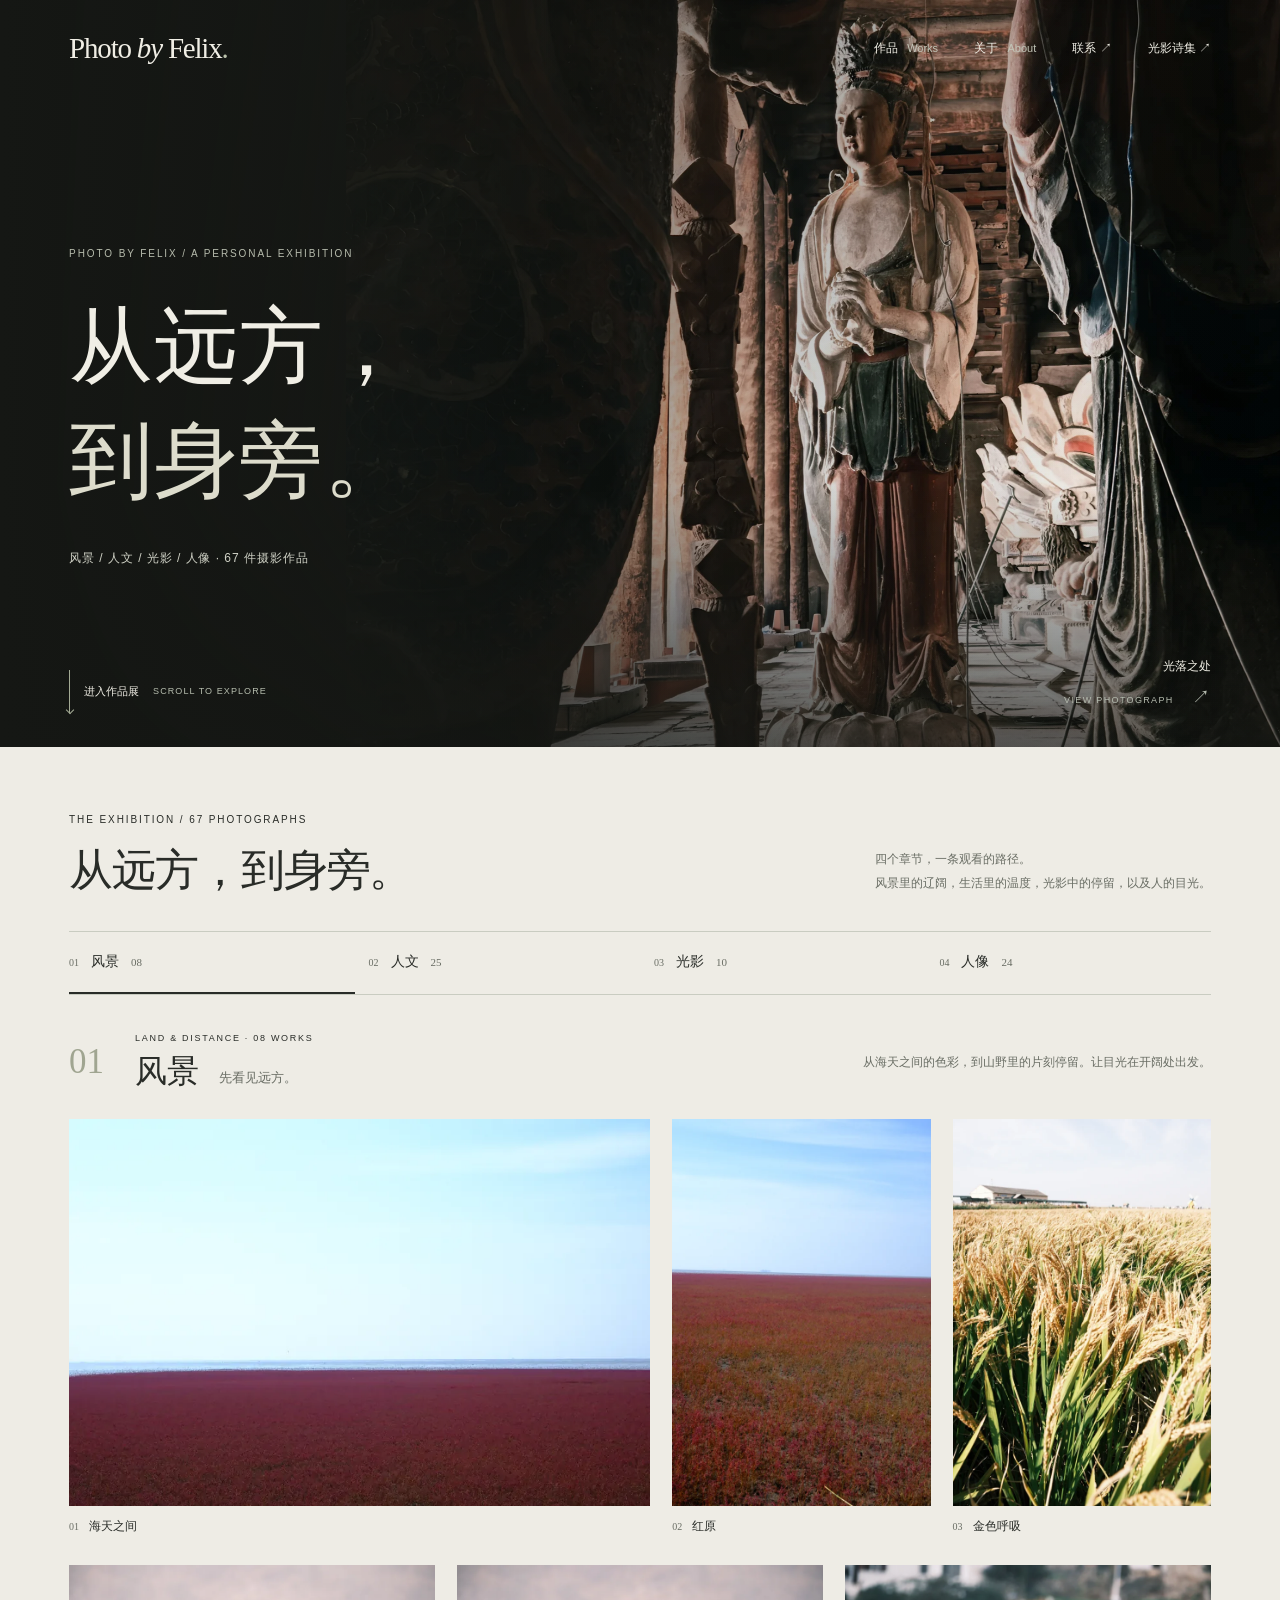
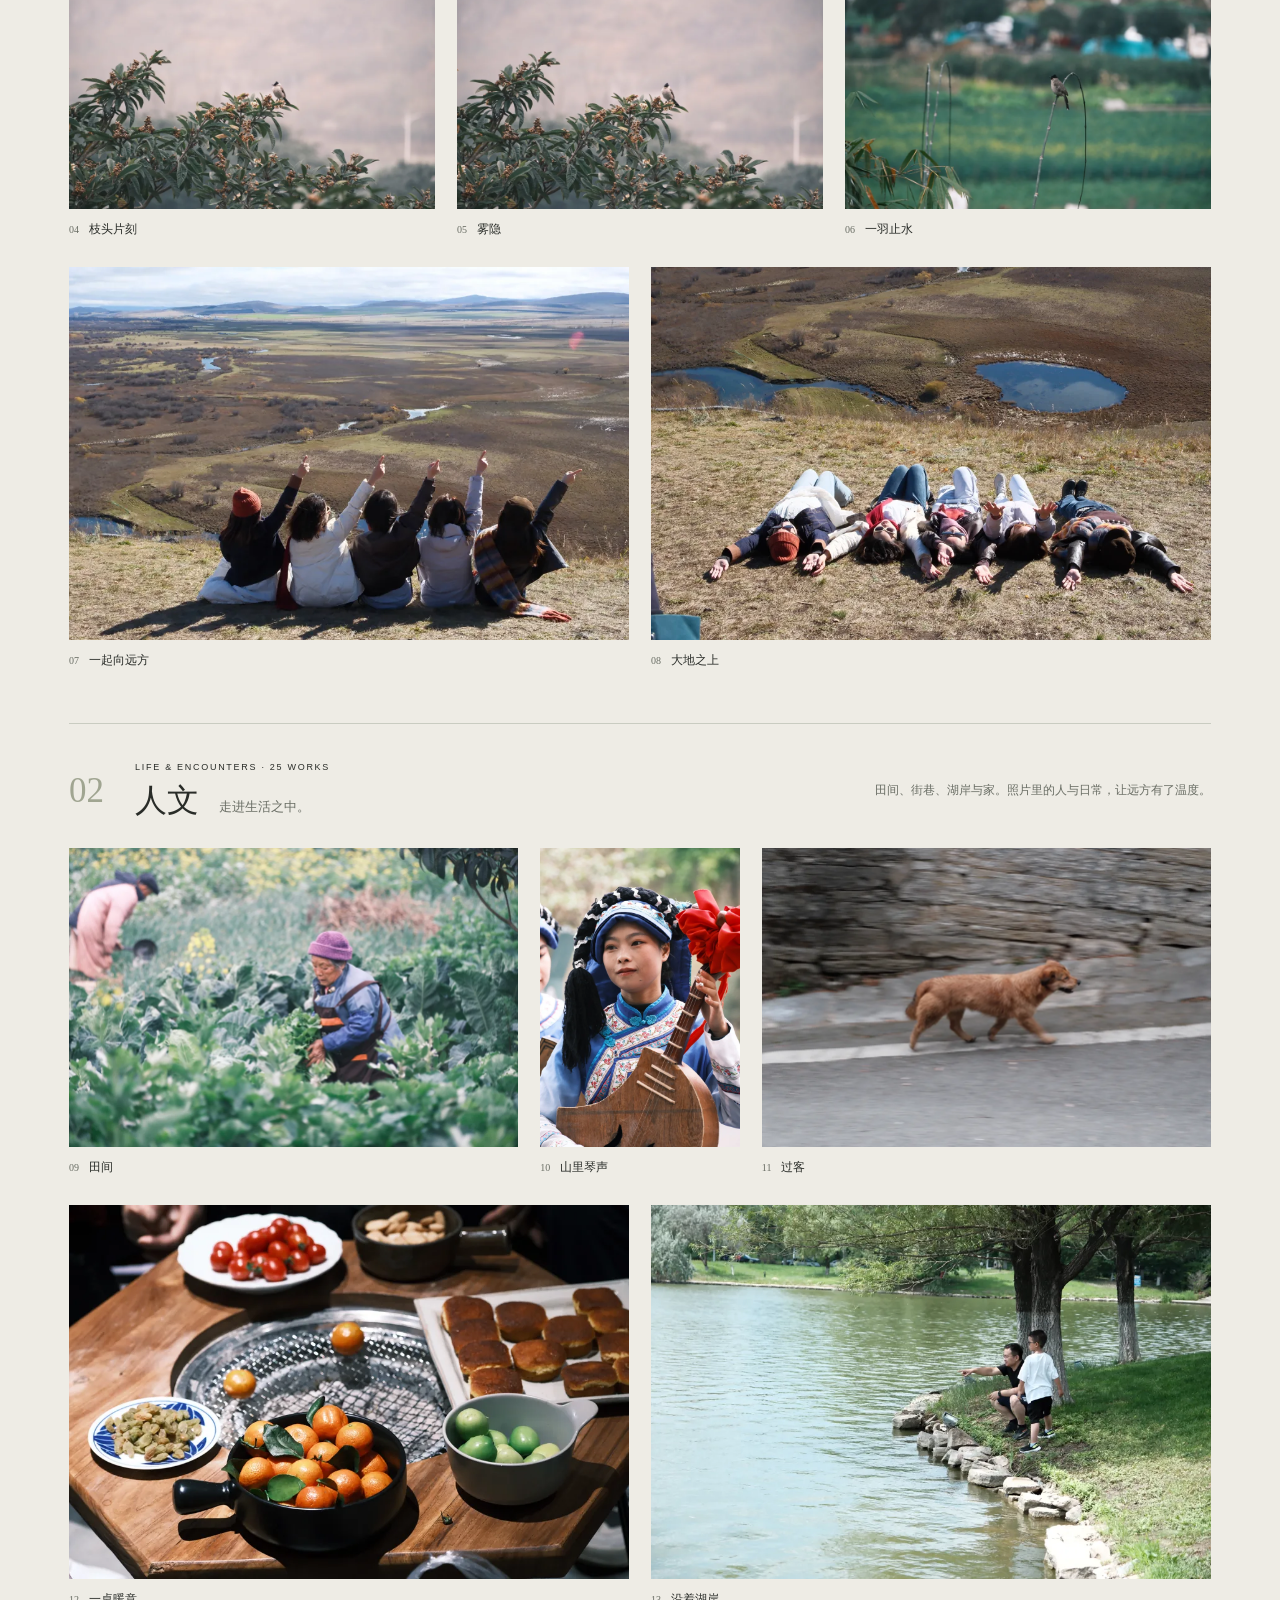
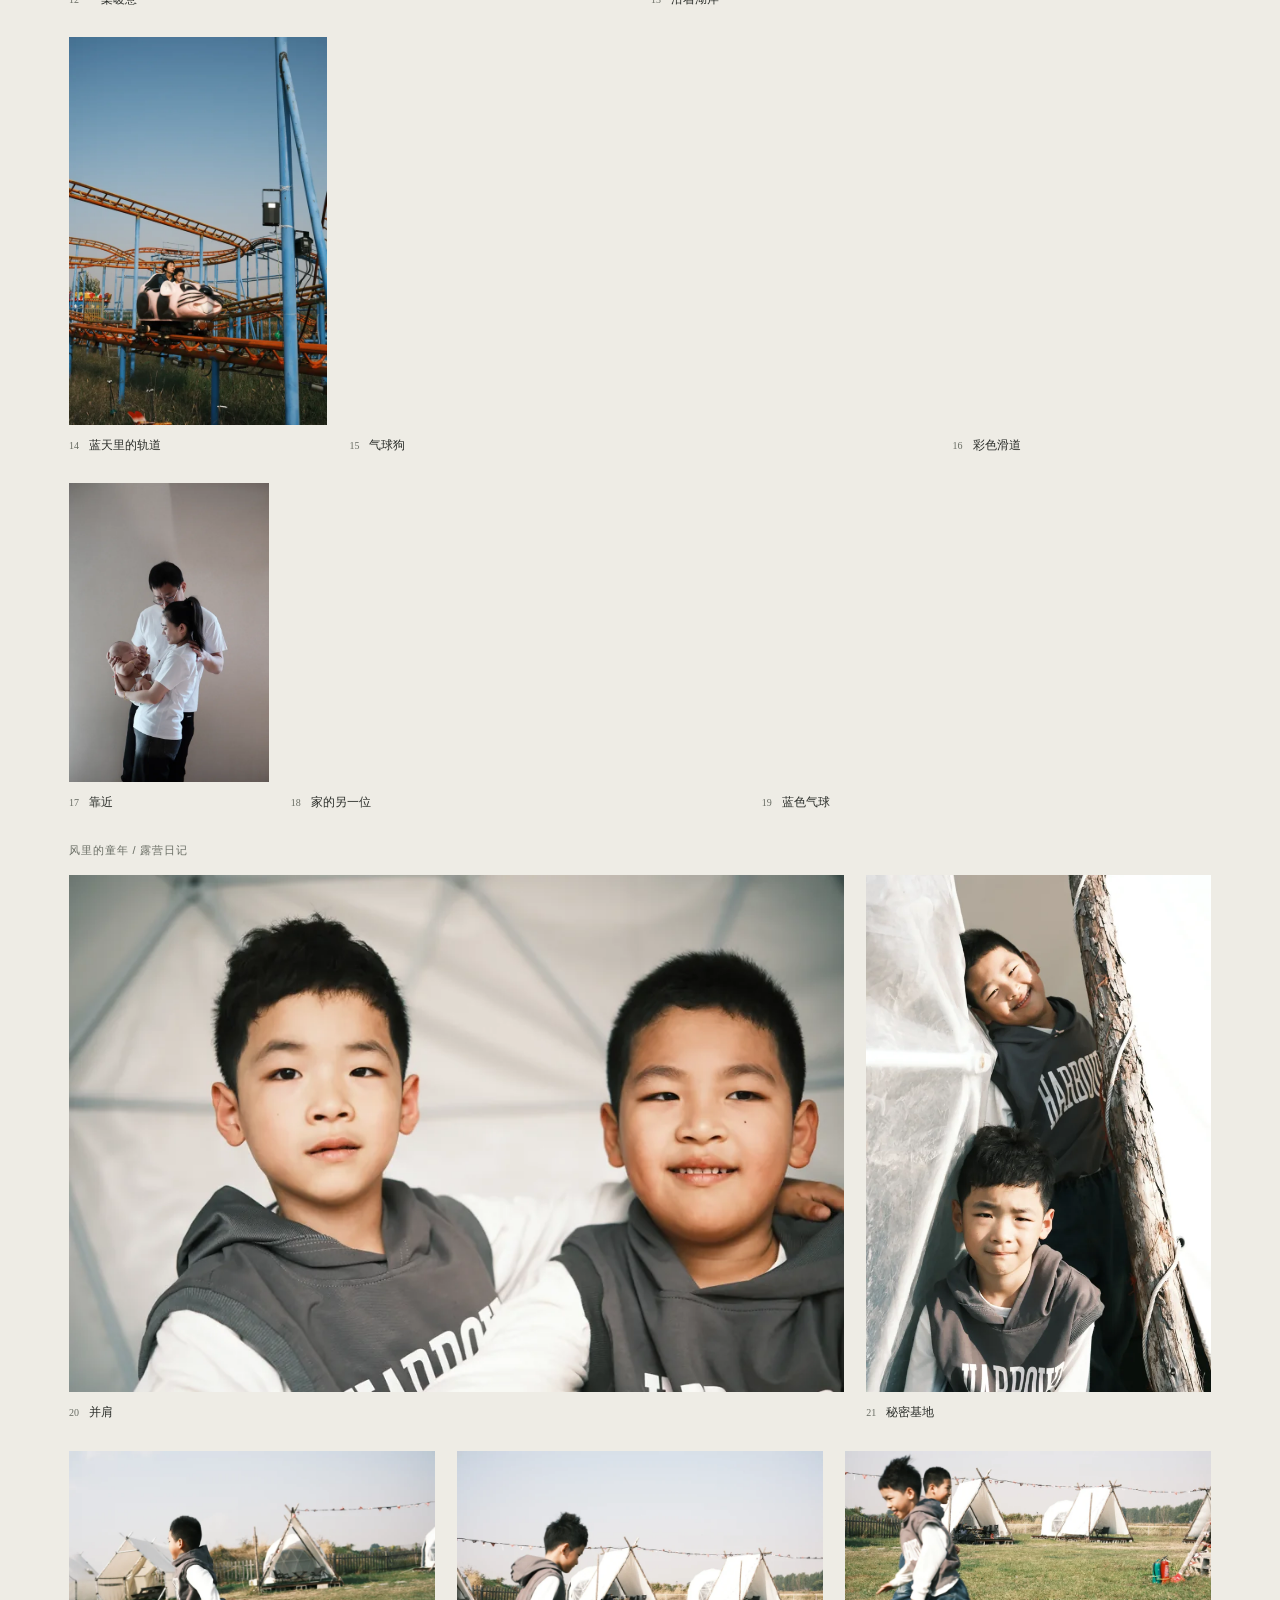
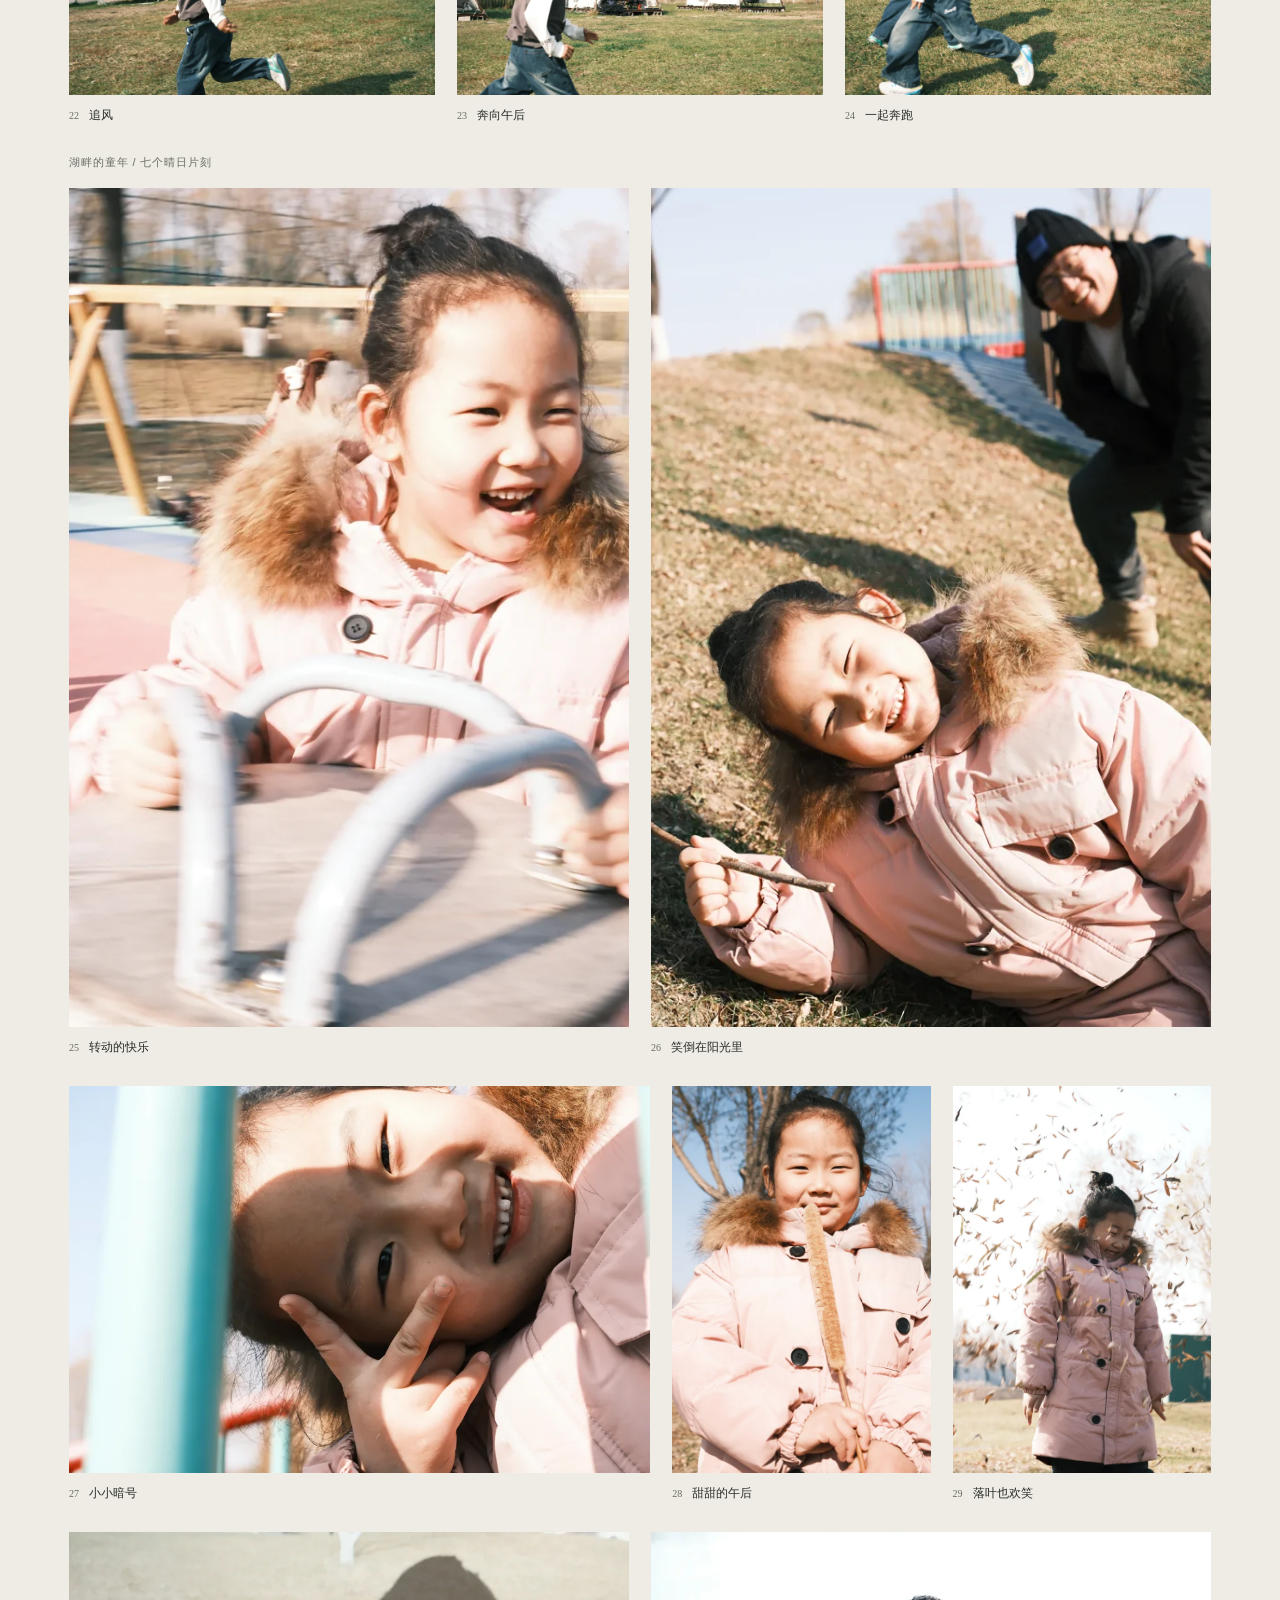
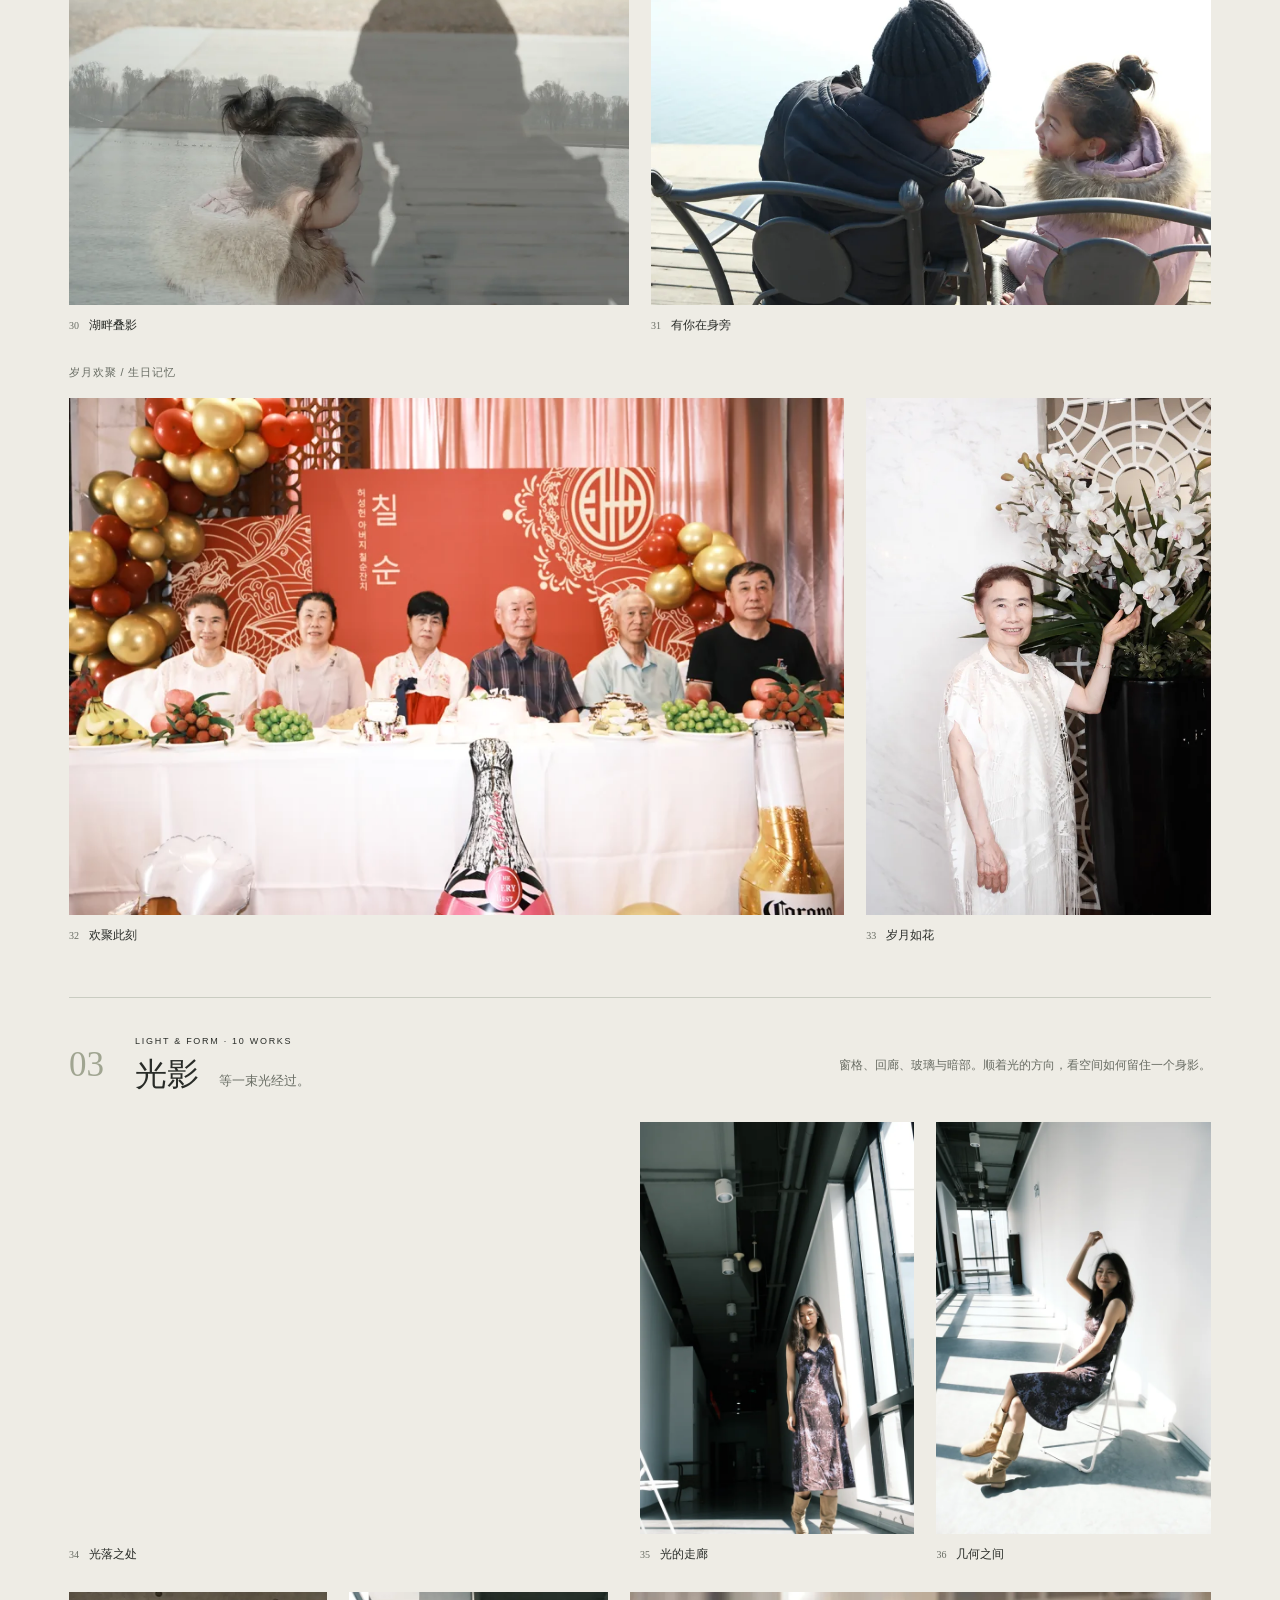
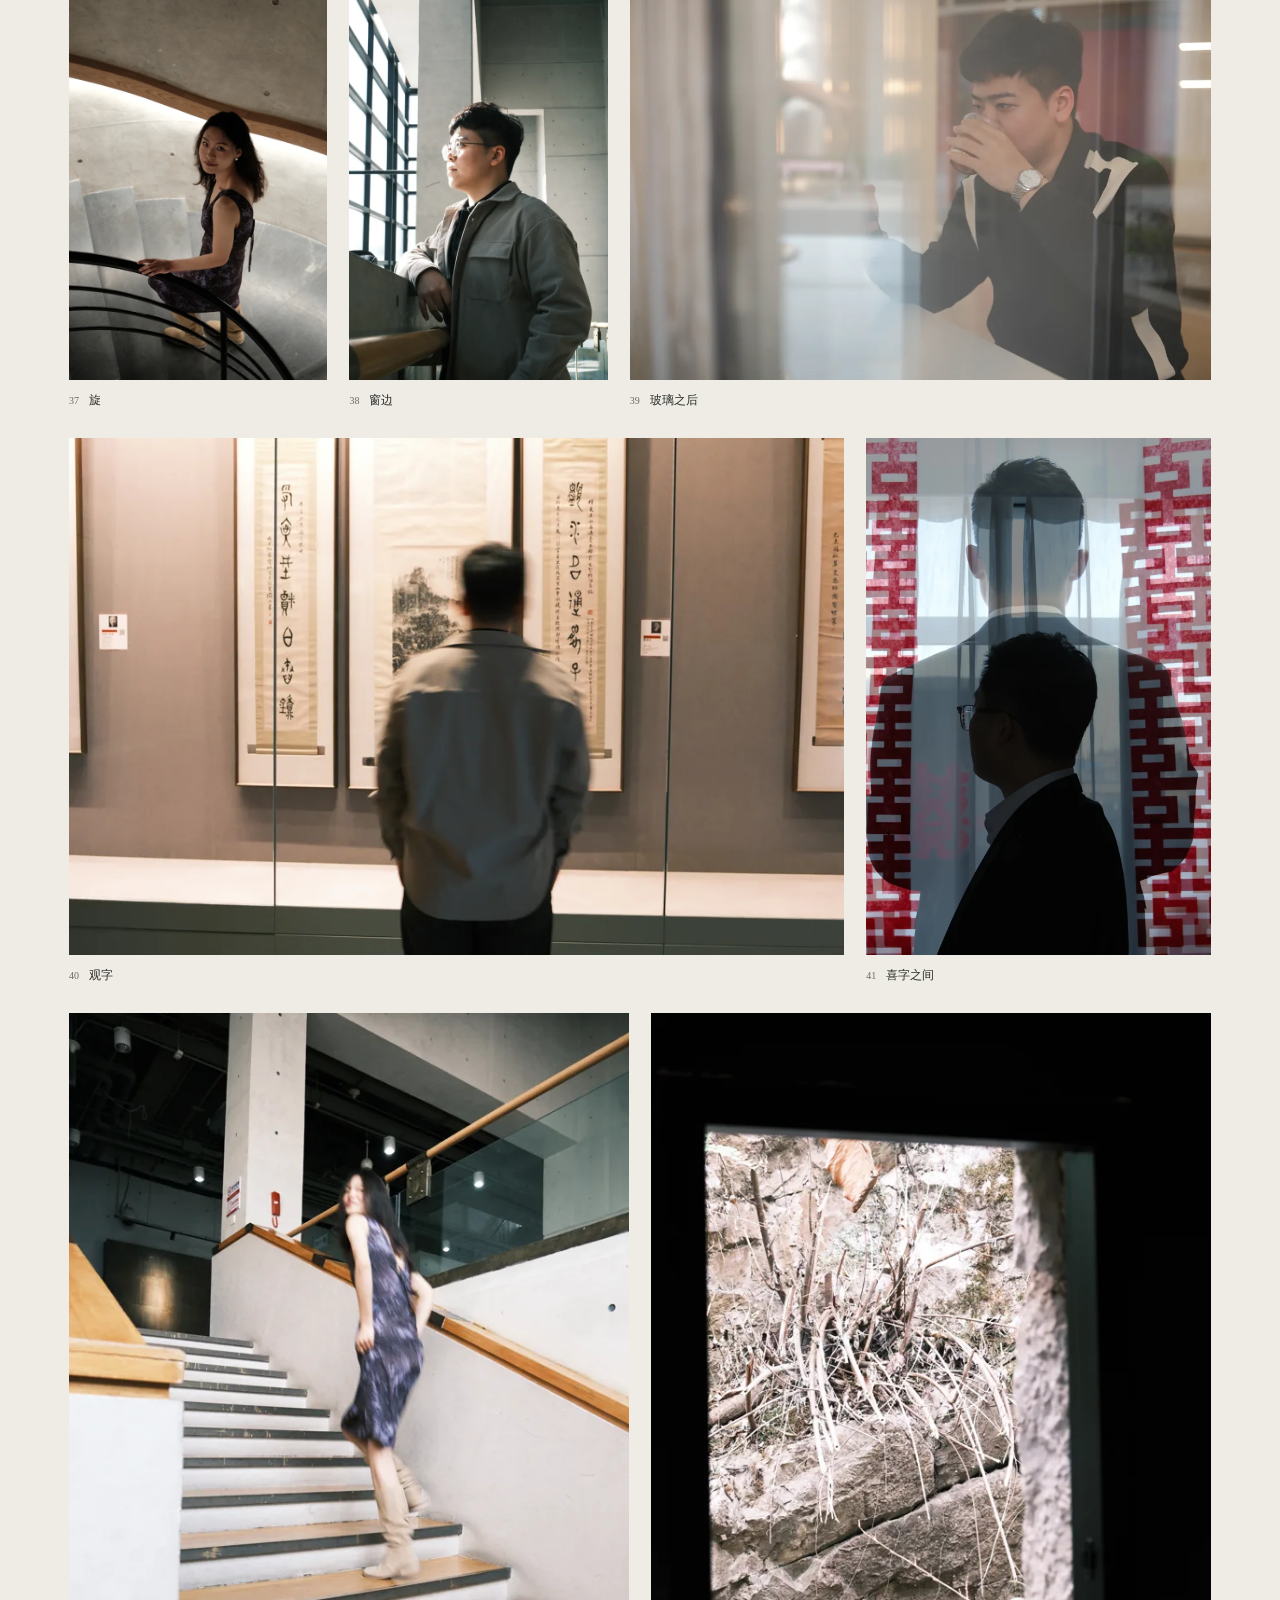
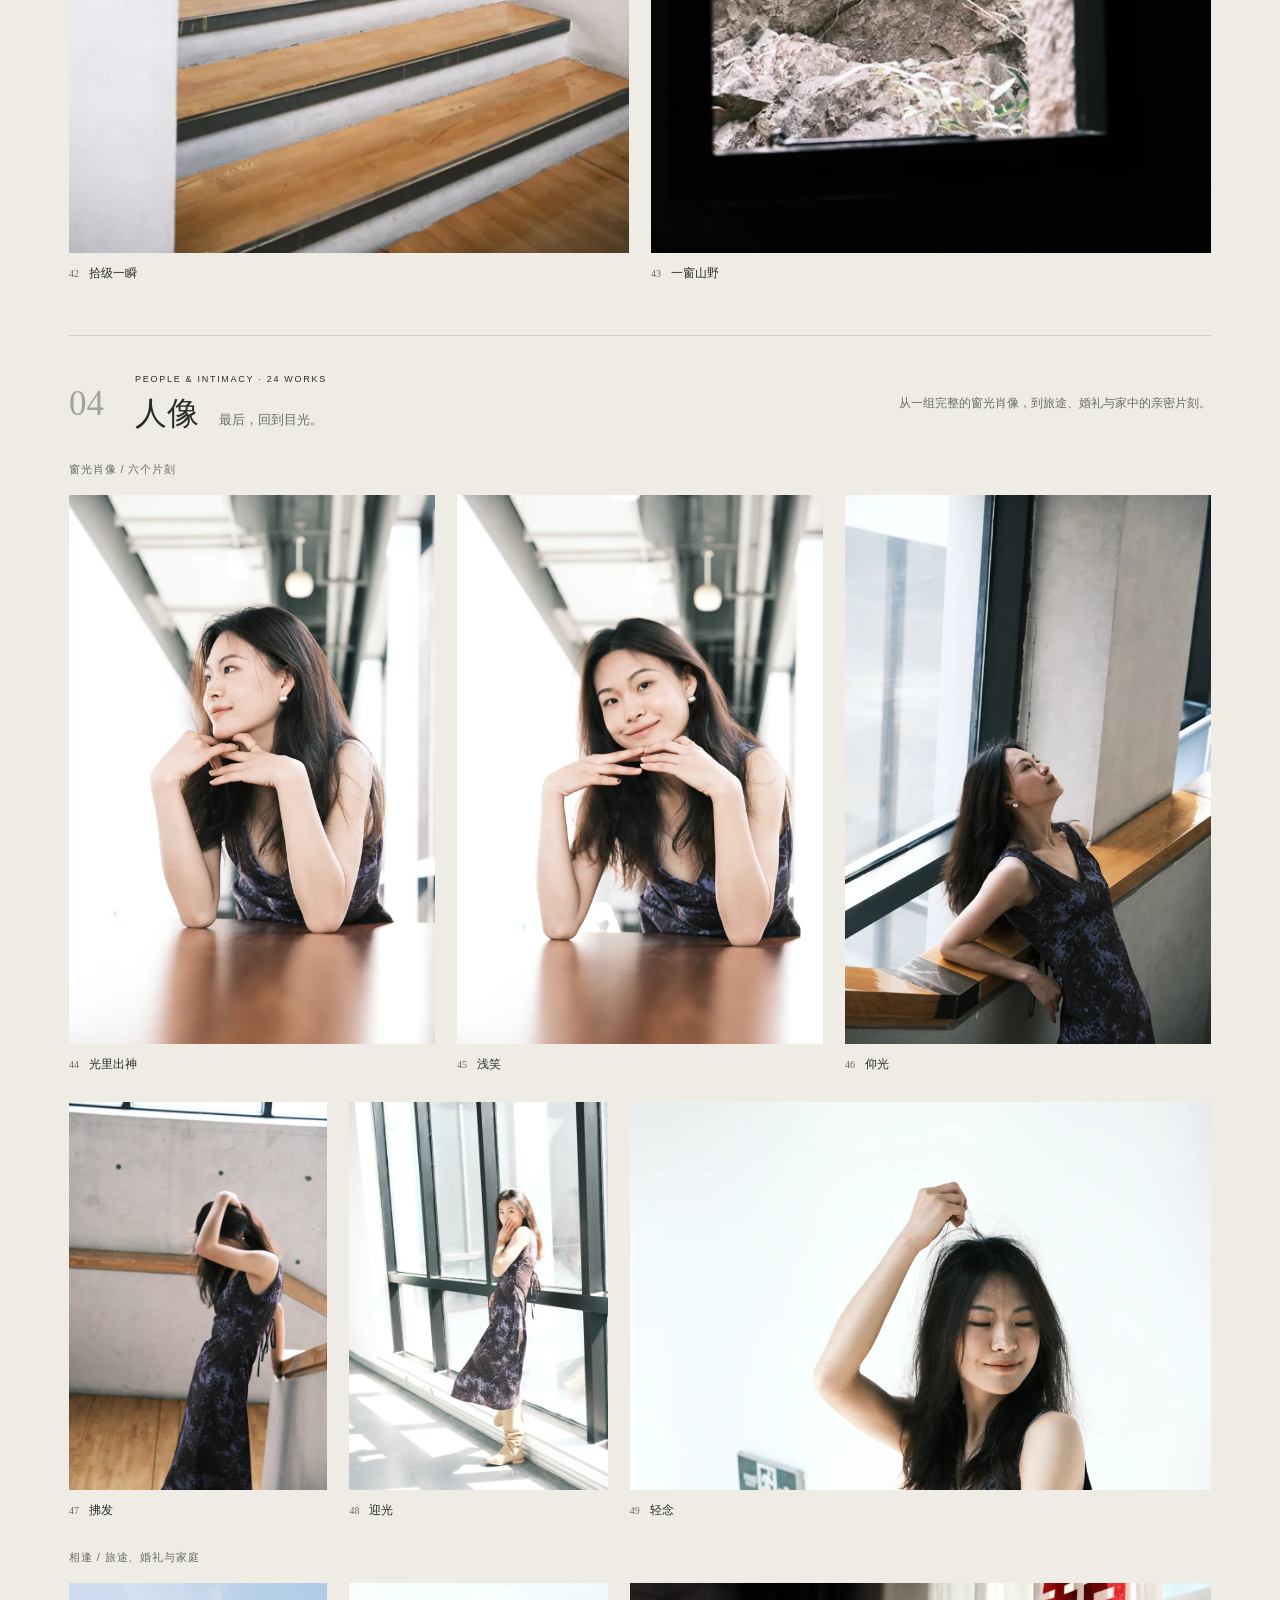
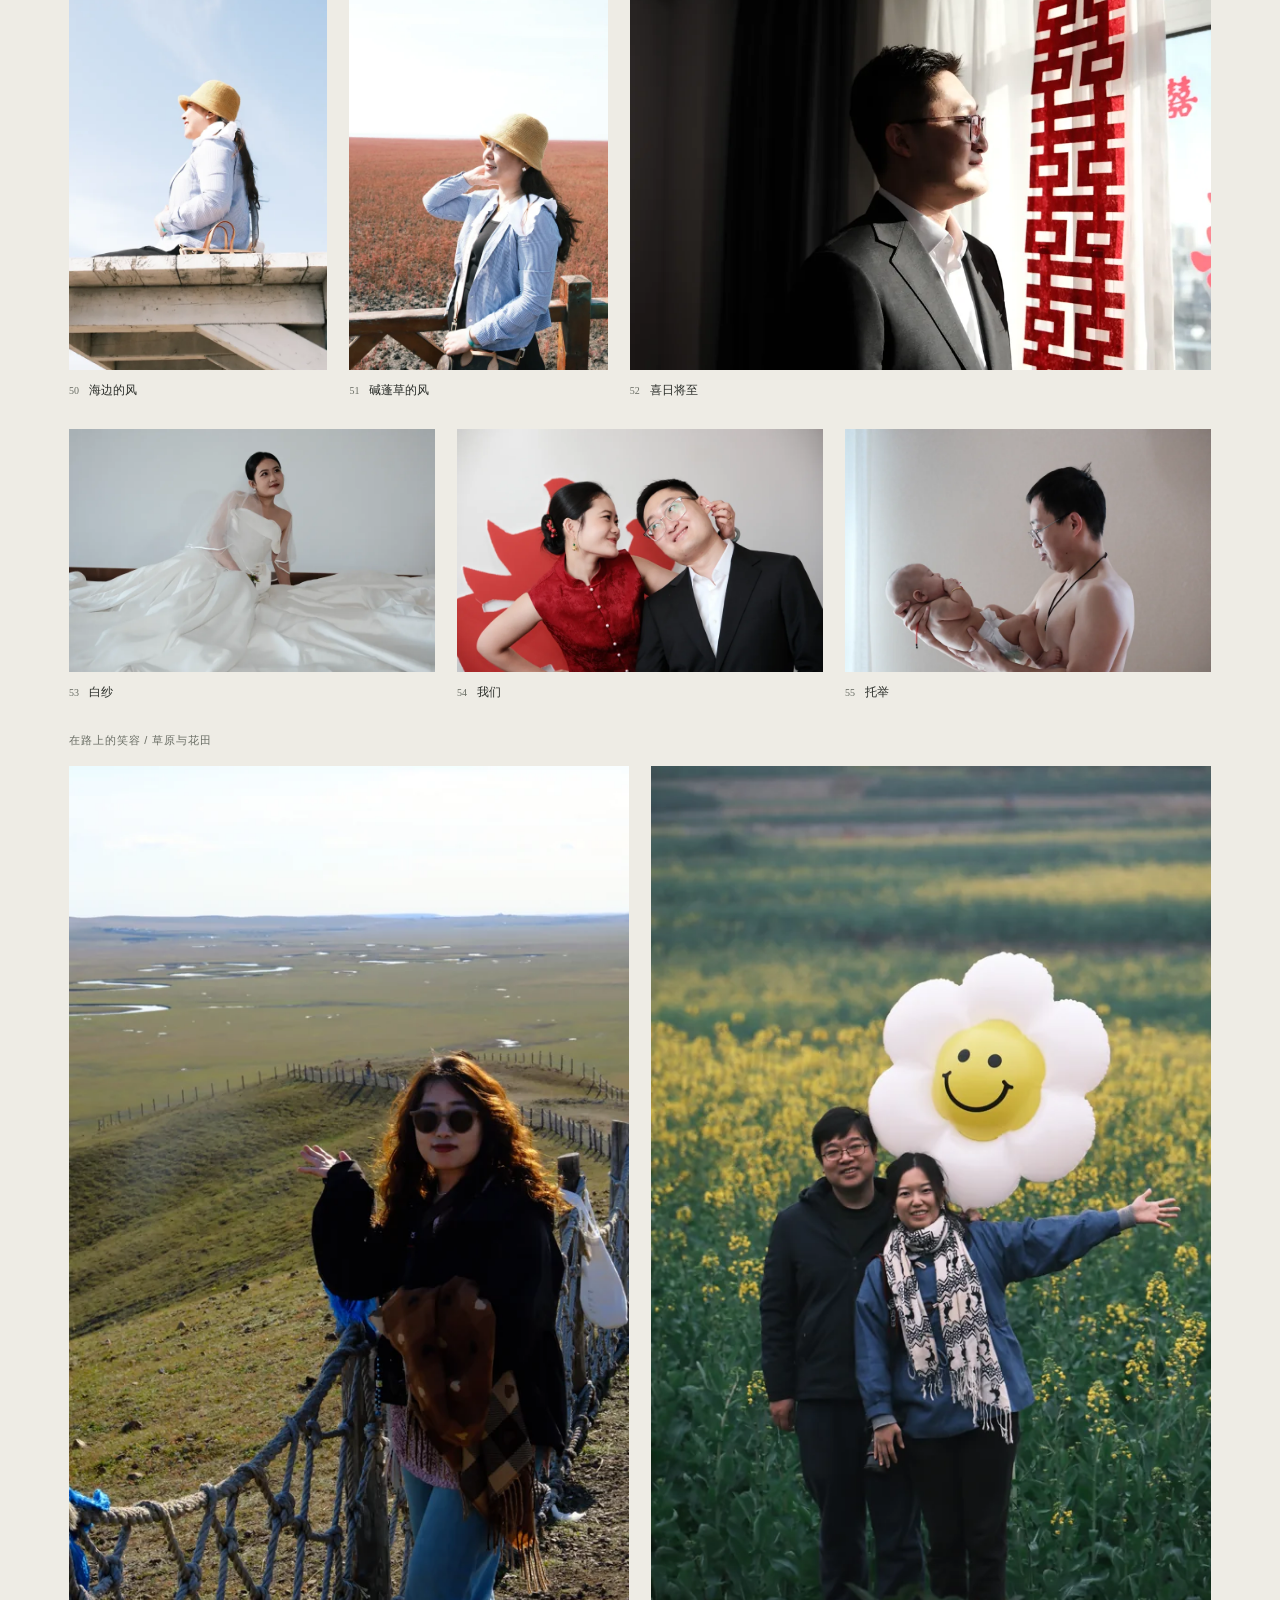
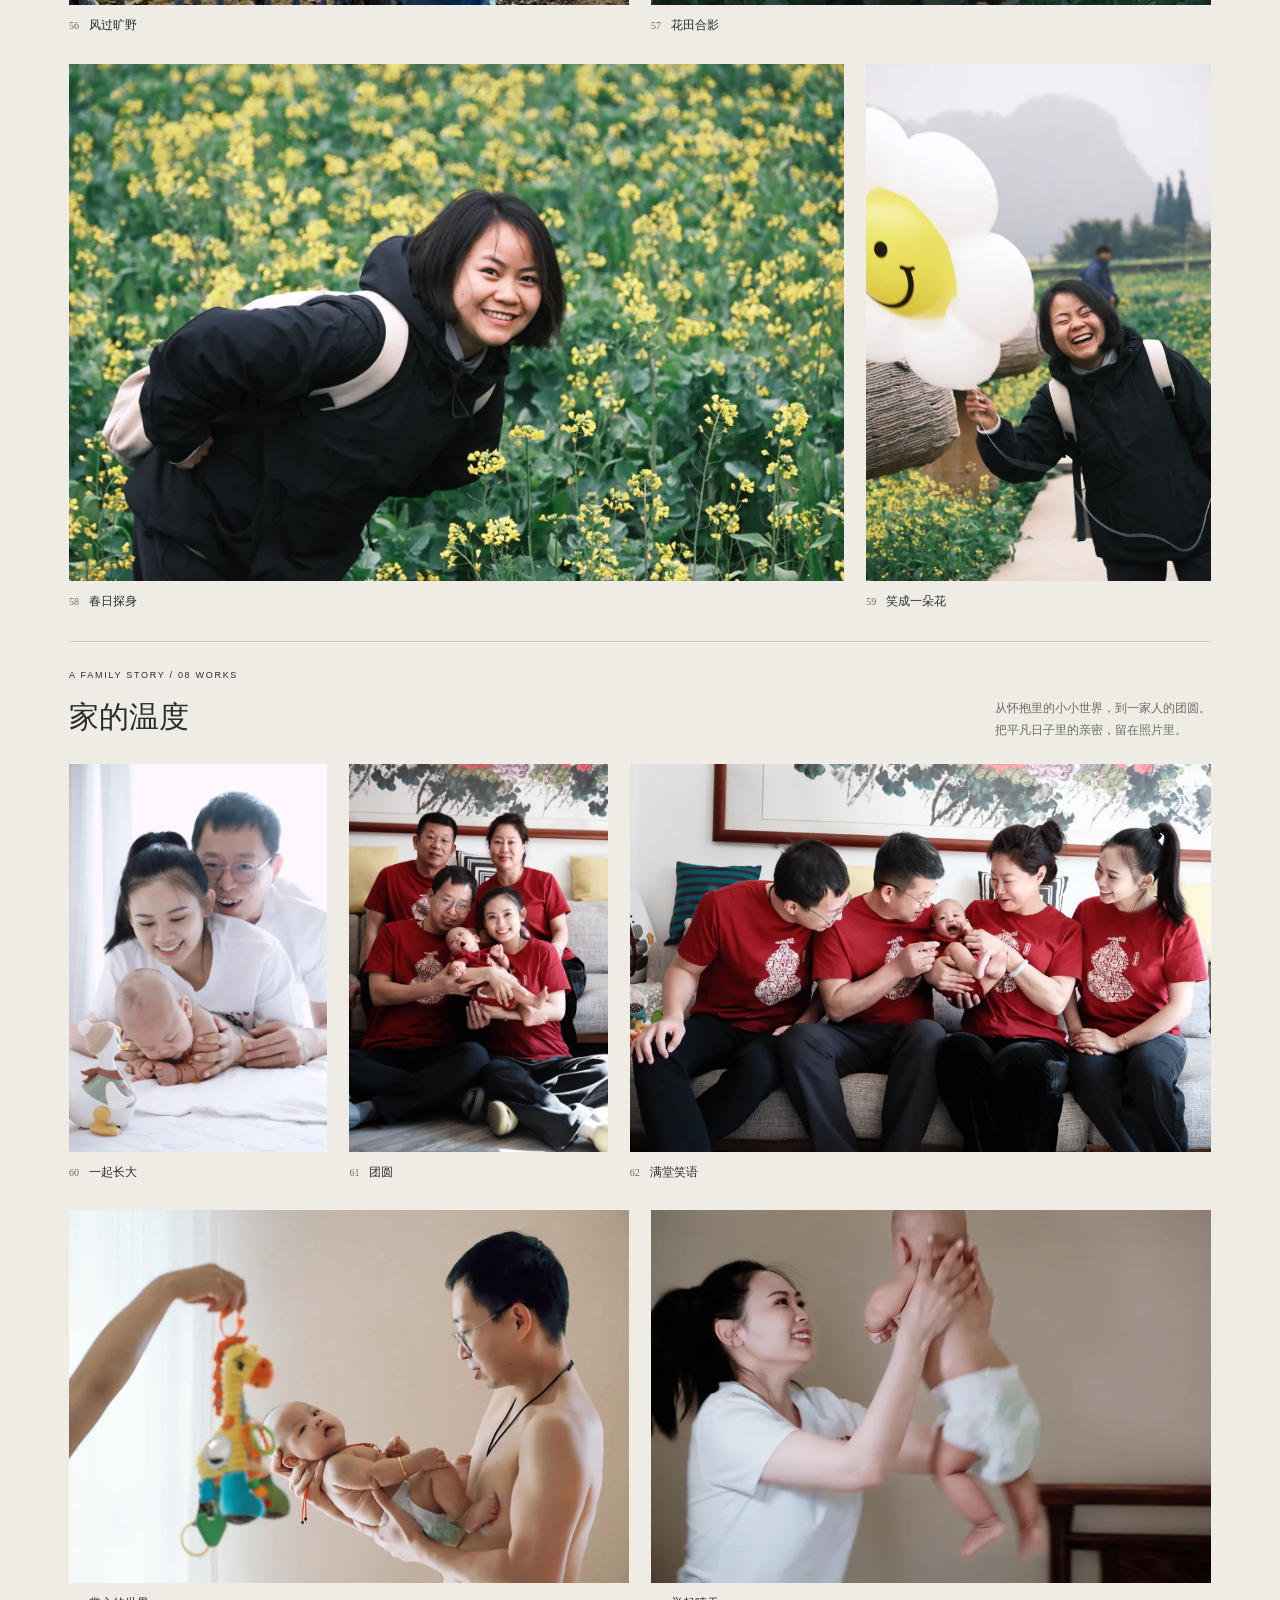
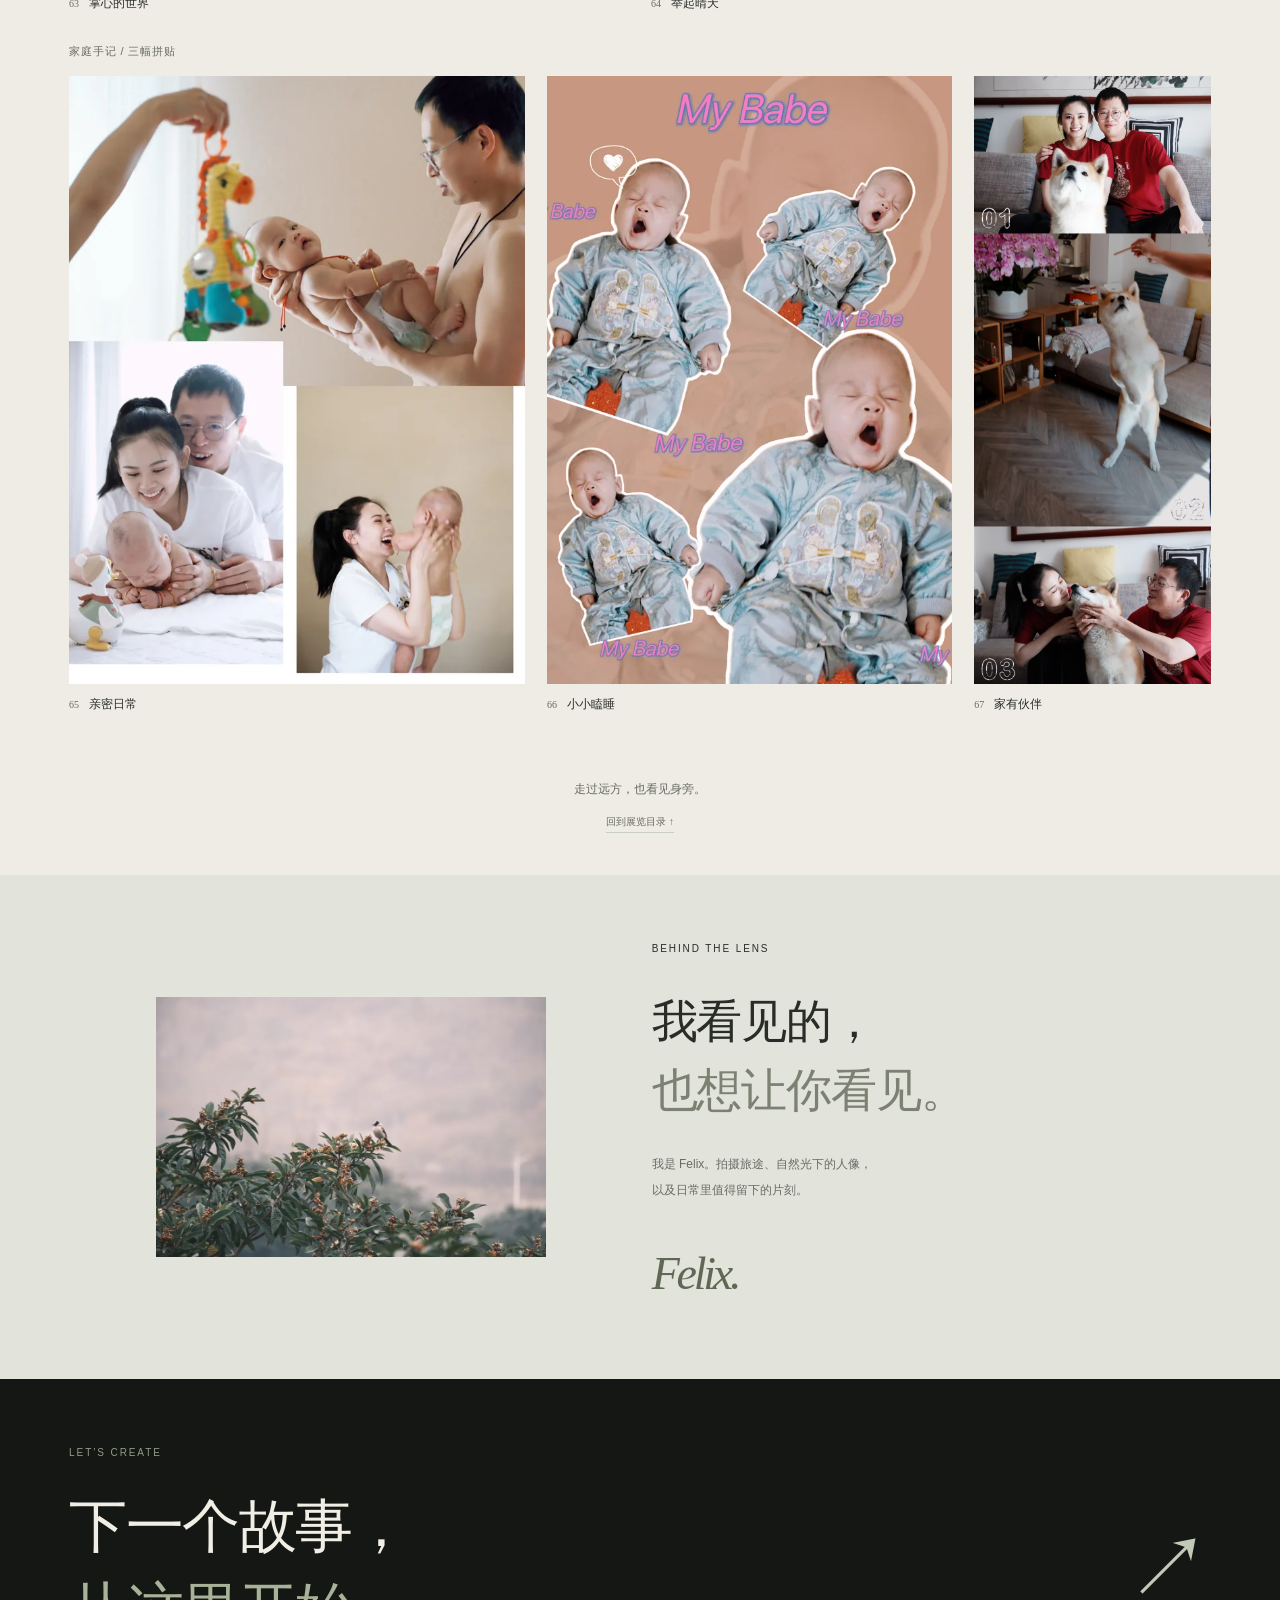
==== commit 944764af: "Add 13 photographs in childhood, travel portrait and light series" ====
--- a/window-light/index.html
+++ b/window-light/index.html
@@ -6,7 +6,7 @@
 <meta name="description" content="Photo by Felix，Felix 的个人摄影作品集。旅途、自然人像与日常片段。拍摄与合作：liufei109@163.com。">
 <meta name="theme-color" content="#151714">
 <link rel="icon" type="image/svg+xml" href="data:image/svg+xml,%3Csvg xmlns='http://www.w3.org/2000/svg' viewBox='0 0 64 64'%3E%3Crect width='64' height='64' rx='12' fill='%2321211f'/%3E%3Cpath d='M18 47V17h28v6H25v7h16v6H25v11' fill='%23f7f7f5'/%3E%3C/svg%3E">
-<link rel="stylesheet" href="styles.css?v=20260921-1">
+<link rel="stylesheet" href="styles.css?v=20260921-2">
 </head>
 <body>
 <a class="skip" href="#works">跳到作品</a>
@@ -16,13 +16,13 @@
 <section class="hero" aria-labelledby="site-title">
 <a class="hero-photo photo-link" href="images/03-1800.webp" data-photo="03" aria-label="全屏查看 光落之处"><img src="images/03-1800.webp" width="1800" height="1350" alt="寺院深处，一束侧光照亮造像，暗部形成天然画框。" fetchpriority="high"></a>
 <div class="hero-shade" aria-hidden="true"></div>
-<div class="hero-copy"><p class="eyebrow">PHOTO BY FELIX / A PERSONAL EXHIBITION</p><h1 id="site-title">从远方，<br><em>到身旁。</em></h1><p class="hero-subtitle">风景 / 人文 / 光影 / 人像 · 54 件摄影作品</p></div>
+<div class="hero-copy"><p class="eyebrow">PHOTO BY FELIX / A PERSONAL EXHIBITION</p><h1 id="site-title">从远方，<br><em>到身旁。</em></h1><p class="hero-subtitle">风景 / 人文 / 光影 / 人像 · 67 件摄影作品</p></div>
 <div class="hero-bottom"><a class="scroll-cue" href="#works"><span class="scroll-line" aria-hidden="true"></span>进入作品展 <span>SCROLL TO EXPLORE</span></a><a class="hero-caption photo-link" href="images/03-1800.webp" data-photo="03"><span>光落之处</span><span>VIEW PHOTOGRAPH <b aria-hidden="true">↗</b></span></a></div>
 </section>
-<section id="works" class="works" aria-labelledby="works-title"><div class="exhibition-heading"><div><p class="kicker">THE EXHIBITION / 54 PHOTOGRAPHS</p><h2 id="works-title">从远方，到身旁。</h2></div><p>四个章节，一条观看的路径。<br>风景里的辽阔，生活里的温度，光影中的停留，以及人的目光。</p></div><nav class="chapter-nav" aria-label="展览章节"><a href="#landscape"><span>01</span>风景<small>08</small></a><a href="#human"><span>02</span>人文<small>18</small></a><a href="#light"><span>03</span>光影<small>08</small></a><a href="#portrait"><span>04</span>人像<small>20</small></a></nav><div id="gallery"><section class="exhibition-chapter" id="landscape" aria-labelledby="heading-landscape"><div class="chapter-heading"><div class="chapter-number">01</div><div><p class="kicker">LAND & DISTANCE · 08 WORKS</p><h3 id="heading-landscape">风景<span>先看见远方。</span></h3></div><p class="chapter-intro">从海天之间的色彩，到山野里的片刻停留。让目光在开阔处出发。</p></div><div class="photo-row"><figure class="work-card mobile-wide" style="--ratio:1.500000"><a class="photo-link" data-photo="01" href="images/01-1800.webp" aria-label="全屏查看 海天之间"><img src="images/01-900.webp" srcset="images/01-900.webp 900w, images/01-1800.webp 1800w" sizes="(max-width: 600px) 92vw, (max-width: 900px) 45vw, 40vw" width="7728" height="5152" alt="酒红色滩涂、蓝色海平线与大面积淡蓝天空。" loading="lazy" decoding="async"><span class="view-label" aria-hidden="true">↗</span></a><figcaption><span class="work-index">01</span><strong>海天之间</strong></figcaption></figure><figure class="work-card " style="--ratio:0.666667"><a class="photo-link" data-photo="24" href="images/24-exhibit-1800.webp" aria-label="全屏查看 红原"><img src="images/24-exhibit-900.webp" srcset="images/24-exhibit-900.webp 600w, images/24-exhibit-1800.webp 1200w" sizes="(max-width: 600px) 92vw, (max-width: 900px) 45vw, 40vw" width="5152" height="7728" alt="赤色滩涂延伸到蓝色海平线，竖幅画面留下辽阔的天空。" loading="lazy" decoding="async"><span class="view-label" aria-hidden="true">↗</span></a><figcaption><span class="work-index">02</span><strong>红原</strong></figcaption></figure><figure class="work-card " style="--ratio:0.666667"><a class="photo-link" data-photo="25" href="images/25-exhibit-1800.webp" aria-label="全屏查看 金色呼吸"><img src="images/25-exhibit-900.webp" srcset="images/25-exhibit-900.webp 600w, images/25-exhibit-1800.webp 1200w" sizes="(max-width: 600px) 92vw, (max-width: 900px) 45vw, 40vw" width="5152" height="7728" alt="阳光穿过金色稻穗，近景的稻叶向天空伸展。" loading="lazy" decoding="async"><span class="view-label" aria-hidden="true">↗</span></a><figcaption><span class="work-index">03</span><strong>金色呼吸</strong></figcaption></figure></div><div class="photo-row"><figure class="work-card mobile-wide" style="--ratio:1.500000"><a class="photo-link" data-photo="04" href="images/04-1800.webp" aria-label="全屏查看 枝头片刻"><img src="images/04-900.webp" srcset="images/04-900.webp 900w, images/04-1800.webp 1800w" sizes="(max-width: 600px) 92vw, (max-width: 900px) 45vw, 40vw" width="3840" height="2560" alt="小鸟立于深绿色枝头，背后为柔和灰粉色山景散景。" loading="lazy" decoding="async"><span class="view-label" aria-hidden="true">↗</span></a><figcaption><span class="work-index">04</span><strong>枝头片刻</strong></figcaption></figure><figure class="work-card mobile-wide" style="--ratio:1.500000"><a class="photo-link" data-photo="26" href="images/26-exhibit-1800.webp" aria-label="全屏查看 雾隐"><img src="images/26-exhibit-900.webp" srcset="images/26-exhibit-900.webp 900w, images/26-exhibit-1800.webp 1800w" sizes="(max-width: 600px) 92vw, (max-width: 900px) 45vw, 40vw" width="3840" height="2560" alt="远山笼罩在薄雾里，近处枝叶浮现在柔和的山色前。" loading="lazy" decoding="async"><span class="view-label" aria-hidden="true">↗</span></a><figcaption><span class="work-index">05</span><strong>雾隐</strong></figcaption></figure><figure class="work-card mobile-wide" style="--ratio:1.500000"><a class="photo-link" data-photo="27" href="images/27-exhibit-1800.webp" aria-label="全屏查看 一羽止水"><img src="images/27-exhibit-900.webp" srcset="images/27-exhibit-900.webp 900w, images/27-exhibit-1800.webp 1800w" sizes="(max-width: 600px) 92vw, (max-width: 900px) 45vw, 40vw" width="3840" height="2560" alt="水鸟停在细长枝头，倒影与岸边的绿色融为一体。" loading="lazy" decoding="async"><span class="view-label" aria-hidden="true">↗</span></a><figcaption><span class="work-index">06</span><strong>一羽止水</strong></figcaption></figure></div><div class="photo-row"><figure class="work-card mobile-wide" style="--ratio:1.500000"><a class="photo-link" data-photo="06" href="images/06-1800.webp" aria-label="全屏查看 一起向远方"><img src="images/06-900.webp" srcset="images/06-900.webp 900w, images/06-1800.webp 1800w" sizes="(max-width: 600px) 92vw, (max-width: 900px) 45vw, 40vw" width="3840" height="2560" alt="五位朋友在草坡上并肩坐着，举手指向开阔的河谷与远山。" loading="lazy" decoding="async"><span class="view-label" aria-hidden="true">↗</span></a><figcaption><span class="work-index">07</span><strong>一起向远方</strong></figcaption></figure><figure class="work-card mobile-wide" style="--ratio:1.500000"><a class="photo-link" data-photo="28" href="images/28-exhibit-1800.webp" aria-label="全屏查看 大地之上"><img src="images/28-exhibit-900.webp" srcset="images/28-exhibit-900.webp 900w, images/28-exhibit-1800.webp 1800w" sizes="(max-width: 600px) 92vw, (max-width: 900px) 45vw, 40vw" width="3840" height="2560" alt="朋友们躺在高处的草地上，远处的小湖嵌在起伏山野之间。" loading="lazy" decoding="async"><span class="view-label" aria-hidden="true">↗</span></a><figcaption><span class="work-index">08</span><strong>大地之上</strong></figcaption></figure></div></section><section class="exhibition-chapter" id="human" aria-labelledby="heading-human"><div class="chapter-heading"><div class="chapter-number">02</div><div><p class="kicker">LIFE & ENCOUNTERS · 18 WORKS</p><h3 id="heading-human">人文<span>走进生活之中。</span></h3></div><p class="chapter-intro">田间、街巷、湖岸与家。照片里的人与日常，让远方有了温度。</p></div><div class="photo-row"><figure class="work-card mobile-wide" style="--ratio:1.500000"><a class="photo-link" data-photo="17" href="images/17-1800.webp" aria-label="全屏查看 田间"><img src="images/17-900.webp" srcset="images/17-900.webp 900w, images/17-1800.webp 1800w" sizes="(max-width: 600px) 92vw, (max-width: 900px) 45vw, 40vw" width="3840" height="2560" alt="戴紫色毛线帽的长者在蔬菜田里采菜，另一位劳作者在后景。" loading="lazy" decoding="async"><span class="view-label" aria-hidden="true">↗</span></a><figcaption><span class="work-index">09</span><strong>田间</strong></figcaption></figure><figure class="work-card mobile-wide" style="--ratio:0.666667"><a class="photo-link" data-photo="29" href="images/29-exhibit-1800.webp" aria-label="全屏查看 山里琴声"><img src="images/29-exhibit-900.webp" srcset="images/29-exhibit-900.webp 600w, images/29-exhibit-1800.webp 1200w" sizes="(max-width: 600px) 92vw, (max-width: 900px) 45vw, 40vw" width="2560" height="3840" alt="身着传统服饰的演奏者抱着乐器，目光望向画面之外。" loading="lazy" decoding="async"><span class="view-label" aria-hidden="true">↗</span></a><figcaption><span class="work-index">10</span><strong>山里琴声</strong></figcaption></figure><figure class="work-card mobile-wide" style="--ratio:1.500000"><a class="photo-link" data-photo="30" href="images/30-exhibit-1800.webp" aria-label="全屏查看 过客"><img src="images/30-exhibit-900.webp" srcset="images/30-exhibit-900.webp 900w, images/30-exhibit-1800.webp 1800w" sizes="(max-width: 600px) 92vw, (max-width: 900px) 45vw, 40vw" width="3840" height="2560" alt="一只黄狗从石墙前走过，身体的暖色穿过灰色街道。" loading="lazy" decoding="async"><span class="view-label" aria-hidden="true">↗</span></a><figcaption><span class="work-index">11</span><strong>过客</strong></figcaption></figure></div><div class="photo-row"><figure class="work-card mobile-wide" style="--ratio:1.500000"><a class="photo-link" data-photo="18" href="images/18-1800.webp" aria-label="全屏查看 一桌暖意"><img src="images/18-900.webp" srcset="images/18-900.webp 900w, images/18-1800.webp 1800w" sizes="(max-width: 600px) 92vw, (max-width: 900px) 45vw, 40vw" width="3840" height="2560" alt="木桌上的柑橘、青果、番茄与糕点围绕金属烤盘。" loading="lazy" decoding="async"><span class="view-label" aria-hidden="true">↗</span></a><figcaption><span class="work-index">12</span><strong>一桌暖意</strong></figcaption></figure><figure class="work-card mobile-wide" style="--ratio:1.500000"><a class="photo-link" data-photo="12" href="images/12-1800.webp" aria-label="全屏查看 沿着湖岸"><img src="images/12-900.webp" srcset="images/12-900.webp 900w, images/12-1800.webp 1800w" sizes="(max-width: 600px) 92vw, (max-width: 900px) 45vw, 40vw" width="3840" height="2560" alt="树荫下，一位大人蹲在孩子身边指向湖面，石岸弯向前景。" loading="lazy" decoding="async"><span class="view-label" aria-hidden="true">↗</span></a><figcaption><span class="work-index">13</span><strong>沿着湖岸</strong></figcaption></figure></div><div class="photo-row"><figure class="work-card mobile-wide" style="--ratio:0.666667"><a class="photo-link" data-photo="14" href="images/14-1800.webp" aria-label="全屏查看 蓝天里的轨道"><img src="images/14-900.webp" srcset="images/14-900.webp 600w, images/14-1800.webp 1200w" sizes="(max-width: 600px) 92vw, (max-width: 900px) 45vw, 40vw" width="5152" height="7728" alt="母子乘坐粉色游乐车，橙色轨道和蓝色立柱交错，天空大幅留白。" loading="lazy" decoding="async"><span class="view-label" aria-hidden="true">↗</span></a><figcaption><span class="work-index">14</span><strong>蓝天里的轨道</strong></figcaption></figure><figure class="work-card mobile-wide" style="--ratio:1.500000"><a class="photo-link" data-photo="31" href="images/31-exhibit-1800.webp" aria-label="全屏查看 气球狗"><img src="images/31-exhibit-900.webp" srcset="images/31-exhibit-900.webp 900w, images/31-exhibit-1800.webp 1800w" sizes="(max-width: 600px) 92vw, (max-width: 900px) 45vw, 40vw" width="7728" height="5152" alt="女孩举着黄色气球造型，在户外阳光里微笑。" loading="lazy" decoding="async"><span class="view-label" aria-hidden="true">↗</span></a><figcaption><span class="work-index">15</span><strong>气球狗</strong></figcaption></figure><figure class="work-card mobile-wide" style="--ratio:0.666667"><a class="photo-link" data-photo="15" href="images/15-1800.webp" aria-label="全屏查看 彩色滑道"><img src="images/15-900.webp" srcset="images/15-900.webp 600w, images/15-1800.webp 1200w" sizes="(max-width: 600px) 92vw, (max-width: 900px) 45vw, 40vw" width="5152" height="7728" alt="孩子坐着滑圈经过彩色长滑道，重复斜线延伸出画面。" loading="lazy" decoding="async"><span class="view-label" aria-hidden="true">↗</span></a><figcaption><span class="work-index">16</span><strong>彩色滑道</strong></figcaption></figure></div><div class="photo-row"><figure class="work-card mobile-wide" style="--ratio:0.666667"><a class="photo-link" data-photo="11" href="images/11-1800.webp" aria-label="全屏查看 靠近"><img src="images/11-900.webp" srcset="images/11-900.webp 600w, images/11-1800.webp 1200w" sizes="(max-width: 600px) 92vw, (max-width: 900px) 45vw, 40vw" width="2560" height="3840" alt="柔和窗光下，穿白衫的父母一起抱着婴儿，暖灰墙面留出安静空间。" loading="lazy" decoding="async"><span class="view-label" aria-hidden="true">↗</span></a><figcaption><span class="work-index">17</span><strong>靠近</strong></figcaption></figure><figure class="work-card mobile-wide" style="--ratio:1.500000"><a class="photo-link" data-photo="13" href="images/13-1800.webp" aria-label="全屏查看 家的另一位"><img src="images/13-900.webp" srcset="images/13-900.webp 900w, images/13-1800.webp 1800w" sizes="(max-width: 600px) 92vw, (max-width: 900px) 45vw, 40vw" width="3840" height="2560" alt="沙发上，两位穿红衫的大人笑着抚摸一只狗。" loading="lazy" decoding="async"><span class="view-label" aria-hidden="true">↗</span></a><figcaption><span class="work-index">18</span><strong>家的另一位</strong></figcaption></figure><figure class="work-card mobile-wide" style="--ratio:1.500000"><a class="photo-link" data-photo="16" href="images/16-1800.webp" aria-label="全屏查看 蓝色气球"><img src="images/16-900.webp" srcset="images/16-900.webp 900w, images/16-1800.webp 1800w" sizes="(max-width: 600px) 92vw, (max-width: 900px) 45vw, 40vw" width="7728" height="5152" alt="蓝色气球小熊在天空前，远处白色帐篷和彩旗虚化。" loading="lazy" decoding="async"><span class="view-label" aria-hidden="true">↗</span></a><figcaption><span class="work-index">19</span><strong>蓝色气球</strong></figcaption></figure></div><p class="series-label" id="childhood">风里的童年 / 露营日记</p><div class="photo-row"><figure class="work-card mobile-wide" style="--ratio:1.500000"><a class="photo-link" data-photo="48" href="images/48-stories-1800.webp" aria-label="全屏查看 并肩"><img src="images/48-stories-900.webp" srcset="images/48-stories-900.webp 900w, images/48-stories-1800.webp 1800w" sizes="(max-width: 600px) 92vw, (max-width: 900px) 45vw, 40vw" width="7728" height="5152" alt="两个孩子在帐篷里靠在一起，望向镜头。" loading="lazy" decoding="async"><span class="view-label" aria-hidden="true">↗</span></a><figcaption><span class="work-index">20</span><strong>并肩</strong></figcaption></figure><figure class="work-card mobile-wide" style="--ratio:0.666667"><a class="photo-link" data-photo="49" href="images/49-stories-1800.webp" aria-label="全屏查看 秘密基地"><img src="images/49-stories-900.webp" srcset="images/49-stories-900.webp 600w, images/49-stories-1800.webp 1200w" sizes="(max-width: 600px) 92vw, (max-width: 900px) 45vw, 40vw" width="5152" height="7728" alt="孩子们从帐篷与树干之间探出脸，阳光照亮笑容。" loading="lazy" decoding="async"><span class="view-label" aria-hidden="true">↗</span></a><figcaption><span class="work-index">21</span><strong>秘密基地</strong></figcaption></figure></div><div class="photo-row"><figure class="work-card mobile-wide" style="--ratio:1.500000"><a class="photo-link" data-photo="32" href="images/32-exhibit-1800.webp" aria-label="全屏查看 追风"><img src="images/32-exhibit-900.webp" srcset="images/32-exhibit-900.webp 900w, images/32-exhibit-1800.webp 1800w" sizes="(max-width: 600px) 92vw, (max-width: 900px) 45vw, 40vw" width="7728" height="5152" alt="孩子跑过营地草坪，帐篷和天空留在身后。" loading="lazy" decoding="async"><span class="view-label" aria-hidden="true">↗</span></a><figcaption><span class="work-index">22</span><strong>追风</strong></figcaption></figure><figure class="work-card mobile-wide" style="--ratio:1.500000"><a class="photo-link" data-photo="50" href="images/50-stories-1800.webp" aria-label="全屏查看 奔向午后"><img src="images/50-stories-900.webp" srcset="images/50-stories-900.webp 900w, images/50-stories-1800.webp 1800w" sizes="(max-width: 600px) 92vw, (max-width: 900px) 45vw, 40vw" width="7728" height="5152" alt="孩子跑过草坪，身后是一排白色帐篷与彩旗。" loading="lazy" decoding="async"><span class="view-label" aria-hidden="true">↗</span></a><figcaption><span class="work-index">23</span><strong>奔向午后</strong></figcaption></figure><figure class="work-card mobile-wide" style="--ratio:1.500000"><a class="photo-link" data-photo="51" href="images/51-stories-1800.webp" aria-label="全屏查看 一起奔跑"><img src="images/51-stories-900.webp" srcset="images/51-stories-900.webp 900w, images/51-stories-1800.webp 1800w" sizes="(max-width: 600px) 92vw, (max-width: 900px) 45vw, 40vw" width="7728" height="5152" alt="两个孩子在露营地追逐，脚步与影子一起经过草地。" loading="lazy" decoding="async"><span class="view-label" aria-hidden="true">↗</span></a><figcaption><span class="work-index">24</span><strong>一起奔跑</strong></figcaption></figure></div><p class="series-label" id="celebrations">岁月欢聚 / 生日记忆</p><div class="photo-row"><figure class="work-card mobile-wide" style="--ratio:1.500000"><a class="photo-link" data-photo="52" href="images/52-stories-1800.webp" aria-label="全屏查看 欢聚此刻"><img src="images/52-stories-900.webp" srcset="images/52-stories-900.webp 900w, images/52-stories-1800.webp 1800w" sizes="(max-width: 600px) 92vw, (max-width: 900px) 45vw, 40vw" width="3840" height="2560" alt="生日宴上，亲友在红金色的布景前围坐合影。" loading="lazy" decoding="async"><span class="view-label" aria-hidden="true">↗</span></a><figcaption><span class="work-index">25</span><strong>欢聚此刻</strong></figcaption></figure><figure class="work-card mobile-wide" style="--ratio:0.666667"><a class="photo-link" data-photo="53" href="images/53-stories-1800.webp" aria-label="全屏查看 岁月如花"><img src="images/53-stories-900.webp" srcset="images/53-stories-900.webp 600w, images/53-stories-1800.webp 1200w" sizes="(max-width: 600px) 92vw, (max-width: 900px) 45vw, 40vw" width="2560" height="3840" alt="一位女士站在兰花旁微笑，白色衣裙与花朵相映。" loading="lazy" decoding="async"><span class="view-label" aria-hidden="true">↗</span></a><figcaption><span class="work-index">26</span><strong>岁月如花</strong></figcaption></figure></div></section><section class="exhibition-chapter" id="light" aria-labelledby="heading-light"><div class="chapter-heading"><div class="chapter-number">03</div><div><p class="kicker">LIGHT & FORM · 08 WORKS</p><h3 id="heading-light">光影<span>等一束光经过。</span></h3></div><p class="chapter-intro">窗格、回廊、玻璃与暗部。顺着光的方向，看空间如何留住一个身影。</p></div><div class="photo-row"><figure class="work-card mobile-wide" style="--ratio:1.333333"><a class="photo-link" data-photo="03" href="images/03-1800.webp" aria-label="全屏查看 光落之处"><img src="images/03-900.webp" srcset="images/03-900.webp 900w, images/03-1800.webp 1800w" sizes="(max-width: 600px) 92vw, (max-width: 900px) 45vw, 40vw" width="8036" height="6027" alt="暖侧光中的寺院造像，左右暗色雕像在近景形成天然取景框。" loading="lazy" decoding="async"><span class="view-label" aria-hidden="true">↗</span></a><figcaption><span class="work-index">27</span><strong>光落之处</strong></figcaption></figure><figure class="work-card " style="--ratio:0.666667"><a class="photo-link" data-photo="33" href="images/33-exhibit-1800.webp" aria-label="全屏查看 光的走廊"><img src="images/33-exhibit-900.webp" srcset="images/33-exhibit-900.webp 600w, images/33-exhibit-1800.webp 1200w" sizes="(max-width: 600px) 92vw, (max-width: 900px) 45vw, 40vw" width="5152" height="7728" alt="女子站在长廊窗边，明暗交界与高窗延伸出纵深。" loading="lazy" decoding="async"><span class="view-label" aria-hidden="true">↗</span></a><figcaption><span class="work-index">28</span><strong>光的走廊</strong></figcaption></figure><figure class="work-card " style="--ratio:0.666667"><a class="photo-link" data-photo="34" href="images/34-exhibit-1800.webp" aria-label="全屏查看 几何之间"><img src="images/34-exhibit-900.webp" srcset="images/34-exhibit-900.webp 600w, images/34-exhibit-1800.webp 1200w" sizes="(max-width: 600px) 92vw, (max-width: 900px) 45vw, 40vw" width="5152" height="7728" alt="女子坐在窗前的椅子上，窗格投影沿着地面铺开。" loading="lazy" decoding="async"><span class="view-label" aria-hidden="true">↗</span></a><figcaption><span class="work-index">29</span><strong>几何之间</strong></figcaption></figure></div><div class="photo-row"><figure class="work-card " style="--ratio:0.666667"><a class="photo-link" data-photo="35" href="images/35-exhibit-1800.webp" aria-label="全屏查看 旋"><img src="images/35-exhibit-900.webp" srcset="images/35-exhibit-900.webp 600w, images/35-exhibit-1800.webp 1200w" sizes="(max-width: 600px) 92vw, (max-width: 900px) 45vw, 40vw" width="5152" height="7728" alt="女子停在弧形楼梯扶手旁，曲线与一道侧光围住身影。" loading="lazy" decoding="async"><span class="view-label" aria-hidden="true">↗</span></a><figcaption><span class="work-index">30</span><strong>旋</strong></figcaption></figure><figure class="work-card " style="--ratio:0.666667"><a class="photo-link" data-photo="07" href="images/07-1800.webp" aria-label="全屏查看 窗边"><img src="images/07-900.webp" srcset="images/07-900.webp 600w, images/07-1800.webp 1200w" sizes="(max-width: 600px) 92vw, (max-width: 900px) 45vw, 40vw" width="5152" height="7728" alt="戴眼镜的男子靠在美术馆窗边，窗格和水泥墙围住侧脸。" loading="lazy" decoding="async"><span class="view-label" aria-hidden="true">↗</span></a><figcaption><span class="work-index">31</span><strong>窗边</strong></figcaption></figure><figure class="work-card mobile-wide" style="--ratio:1.500000"><a class="photo-link" data-photo="36" href="images/36-exhibit-1800.webp" aria-label="全屏查看 玻璃之后"><img src="images/36-exhibit-900.webp" srcset="images/36-exhibit-900.webp 900w, images/36-exhibit-1800.webp 1800w" sizes="(max-width: 600px) 92vw, (max-width: 900px) 45vw, 40vw" width="7728" height="5152" alt="男子坐在咖啡馆窗内，玻璃反光与侧脸叠在一起。" loading="lazy" decoding="async"><span class="view-label" aria-hidden="true">↗</span></a><figcaption><span class="work-index">32</span><strong>玻璃之后</strong></figcaption></figure></div><div class="photo-row"><figure class="work-card mobile-wide" style="--ratio:1.500000"><a class="photo-link" data-photo="37" href="images/37-exhibit-1800.webp" aria-label="全屏查看 观字"><img src="images/37-exhibit-900.webp" srcset="images/37-exhibit-900.webp 900w, images/37-exhibit-1800.webp 1800w" sizes="(max-width: 600px) 92vw, (max-width: 900px) 45vw, 40vw" width="5472" height="3648" alt="一位观众背对镜头读着墙上的书法，身体停在画框之间。" loading="lazy" decoding="async"><span class="view-label" aria-hidden="true">↗</span></a><figcaption><span class="work-index">33</span><strong>观字</strong></figcaption></figure><figure class="work-card mobile-wide" style="--ratio:0.666667"><a class="photo-link" data-photo="47" href="images/47-stories-1800.webp" aria-label="全屏查看 喜字之间"><img src="images/47-stories-900.webp" srcset="images/47-stories-900.webp 600w, images/47-stories-1800.webp 1200w" sizes="(max-width: 600px) 92vw, (max-width: 900px) 45vw, 40vw" width="3648" height="5472" alt="窗前新郎的背影与侧影层叠，红色喜字围住婚礼前的安静时刻。" loading="lazy" decoding="async"><span class="view-label" aria-hidden="true">↗</span></a><figcaption><span class="work-index">34</span><strong>喜字之间</strong></figcaption></figure></div></section><section class="exhibition-chapter" id="portrait" aria-labelledby="heading-portrait"><div class="chapter-heading"><div class="chapter-number">04</div><div><p class="kicker">PEOPLE & INTIMACY · 20 WORKS</p><h3 id="heading-portrait">人像<span>最后，回到目光。</span></h3></div><p class="chapter-intro">从一组完整的窗光肖像，到旅途、婚礼与家中的亲密片刻。</p></div><p class="series-label" id="portrait-series-0">窗光肖像 / 六个片刻</p><div class="photo-row"><figure class="work-card " style="--ratio:0.666667"><a class="photo-link" data-photo="02" href="images/02-guangli-1800.webp" aria-label="全屏查看 光里出神"><img src="images/02-guangli-900.webp" srcset="images/02-guangli-900.webp 600w, images/02-guangli-1800.webp 1200w" sizes="(max-width: 600px) 92vw, (max-width: 900px) 45vw, 40vw" width="5152" height="7728" alt="窗边自然光下，女子双手轻托下颌，侧望明亮的窗外，桌面映出柔和倒影。" loading="lazy" decoding="async"><span class="view-label" aria-hidden="true">↗</span></a><figcaption><span class="work-index">35</span><strong>光里出神</strong></figcaption></figure><figure class="work-card " style="--ratio:0.666667"><a class="photo-link" data-photo="19" href="images/19-window-1800.webp" aria-label="全屏查看 浅笑"><img src="images/19-window-900.webp" srcset="images/19-window-900.webp 600w, images/19-window-1800.webp 1200w" sizes="(max-width: 600px) 92vw, (max-width: 900px) 45vw, 40vw" width="5152" height="7728" alt="女子在明亮窗边轻托下颌，面向镜头微笑，桌面留下柔和倒影。" loading="lazy" decoding="async"><span class="view-label" aria-hidden="true">↗</span></a><figcaption><span class="work-index">36</span><strong>浅笑</strong></figcaption></figure><figure class="work-card mobile-wide" style="--ratio:0.666667"><a class="photo-link" data-photo="23" href="images/23-window-1800.webp" aria-label="全屏查看 仰光"><img src="images/23-window-900.webp" srcset="images/23-window-900.webp 600w, images/23-window-1800.webp 1200w" sizes="(max-width: 600px) 92vw, (max-width: 900px) 45vw, 40vw" width="5152" height="7728" alt="女子倚在窗边的木扶手上仰望，明亮高窗、水泥墙与斜向线条围出安静的留白。" loading="lazy" decoding="async"><span class="view-label" aria-hidden="true">↗</span></a><figcaption><span class="work-index">37</span><strong>仰光</strong></figcaption></figure></div><div class="photo-row"><figure class="work-card " style="--ratio:0.666667"><a class="photo-link" data-photo="20" href="images/20-window-1800.webp" aria-label="全屏查看 拂发"><img src="images/20-window-900.webp" srcset="images/20-window-900.webp 600w, images/20-window-1800.webp 1200w" sizes="(max-width: 600px) 92vw, (max-width: 900px) 45vw, 40vw" width="5152" height="7728" alt="女子在水泥楼梯间低头抬手拂发，木扶手与手臂形成交错的线条。" loading="lazy" decoding="async"><span class="view-label" aria-hidden="true">↗</span></a><figcaption><span class="work-index">38</span><strong>拂发</strong></figcaption></figure><figure class="work-card " style="--ratio:0.666667"><a class="photo-link" data-photo="21" href="images/21-window-1800.webp" aria-label="全屏查看 迎光"><img src="images/21-window-900.webp" srcset="images/21-window-900.webp 600w, images/21-window-1800.webp 1200w" sizes="(max-width: 600px) 92vw, (max-width: 900px) 45vw, 40vw" width="5152" height="7728" alt="女子站在高窗前，抬手轻掩唇边，窗框与地面投影交织成几何线条。" loading="lazy" decoding="async"><span class="view-label" aria-hidden="true">↗</span></a><figcaption><span class="work-index">39</span><strong>迎光</strong></figcaption></figure><figure class="work-card mobile-wide" style="--ratio:1.500000"><a class="photo-link" data-photo="22" href="images/22-window-1800.webp" aria-label="全屏查看 轻念"><img src="images/22-window-900.webp" srcset="images/22-window-900.webp 900w, images/22-window-1800.webp 1800w" sizes="(max-width: 600px) 92vw, (max-width: 900px) 45vw, 40vw" width="7728" height="5152" alt="白色背景前，女子抬手轻捻发丝、垂眸微笑，画面保留开阔留白。" loading="lazy" decoding="async"><span class="view-label" aria-hidden="true">↗</span></a><figcaption><span class="work-index">40</span><strong>轻念</strong></figcaption></figure></div><p class="series-label" id="portrait-series-2">相逢 / 旅途、婚礼与家庭</p><div class="photo-row"><figure class="work-card " style="--ratio:0.666667"><a class="photo-link" data-photo="05" href="images/05-1800.webp" aria-label="全屏查看 海边的风"><img src="images/05-900.webp" srcset="images/05-900.webp 600w, images/05-1800.webp 1200w" sizes="(max-width: 600px) 92vw, (max-width: 900px) 45vw, 40vw" width="3648" height="5472" alt="戴草帽的女子侧坐在白色木平台上，背后是干净的浅蓝天空。" loading="lazy" decoding="async"><span class="view-label" aria-hidden="true">↗</span></a><figcaption><span class="work-index">41</span><strong>海边的风</strong></figcaption></figure><figure class="work-card " style="--ratio:0.666667"><a class="photo-link" data-photo="38" href="images/38-exhibit-1800.webp" aria-label="全屏查看 碱蓬草的风"><img src="images/38-exhibit-900.webp" srcset="images/38-exhibit-900.webp 600w, images/38-exhibit-1800.webp 1200w" sizes="(max-width: 600px) 92vw, (max-width: 900px) 45vw, 40vw" width="5152" height="7728" alt="戴草帽的女子坐在红色滩涂前，海风拂过衣袖。" loading="lazy" decoding="async"><span class="view-label" aria-hidden="true">↗</span></a><figcaption><span class="work-index">42</span><strong>碱蓬草的风</strong></figcaption></figure><figure class="work-card mobile-wide" style="--ratio:1.500000"><a class="photo-link" data-photo="08" href="images/08-1800.webp" aria-label="全屏查看 喜日将至"><img src="images/08-900.webp" srcset="images/08-900.webp 900w, images/08-1800.webp 1800w" sizes="(max-width: 600px) 92vw, (max-width: 900px) 45vw, 40vw" width="7728" height="5152" alt="新郎站在贴着红色双喜剪纸的窗前，侧脸被自然阳光照亮。" loading="lazy" decoding="async"><span class="view-label" aria-hidden="true">↗</span></a><figcaption><span class="work-index">43</span><strong>喜日将至</strong></figcaption></figure></div><div class="photo-row"><figure class="work-card mobile-wide" style="--ratio:1.500000"><a class="photo-link" data-photo="09" href="images/09-1800.webp" aria-label="全屏查看 白纱"><img src="images/09-900.webp" srcset="images/09-900.webp 900w, images/09-1800.webp 1800w" sizes="(max-width: 600px) 92vw, (max-width: 900px) 45vw, 40vw" width="7728" height="5152" alt="白纱新娘侧坐，长裙向画面左侧和前景铺开，望向右上。" loading="lazy" decoding="async"><span class="view-label" aria-hidden="true">↗</span></a><figcaption><span class="work-index">44</span><strong>白纱</strong></figcaption></figure><figure class="work-card mobile-wide" style="--ratio:1.500000"><a class="photo-link" data-photo="39" href="images/39-exhibit-1800.webp" aria-label="全屏查看 我们"><img src="images/39-exhibit-900.webp" srcset="images/39-exhibit-900.webp 900w, images/39-exhibit-1800.webp 1800w" sizes="(max-width: 600px) 92vw, (max-width: 900px) 45vw, 40vw" width="7728" height="5152" alt="一对新人靠在一起笑着，红色礼服映衬轻松的神情。" loading="lazy" decoding="async"><span class="view-label" aria-hidden="true">↗</span></a><figcaption><span class="work-index">45</span><strong>我们</strong></figcaption></figure><figure class="work-card mobile-wide" style="--ratio:1.500000"><a class="photo-link" data-photo="40" href="images/40-exhibit-1800.webp" aria-label="全屏查看 托举"><img src="images/40-exhibit-900.webp" srcset="images/40-exhibit-900.webp 900w, images/40-exhibit-1800.webp 1800w" sizes="(max-width: 600px) 92vw, (max-width: 900px) 45vw, 40vw" width="3840" height="2560" alt="父亲在柔和窗光里抱着婴儿，垂下目光看向怀中。" loading="lazy" decoding="async"><span class="view-label" aria-hidden="true">↗</span></a><figcaption><span class="work-index">46</span><strong>托举</strong></figcaption></figure></div><div class="family-heading" id="family"><div><p class="kicker">A FAMILY STORY / 08 WORKS</p><h4>家的温度</h4></div><p>从怀抱里的小小世界，到一家人的团圆。<br>把平凡日子里的亲密，留在照片里。</p></div><div class="photo-row"><figure class="work-card " style="--ratio:0.666667"><a class="photo-link" data-photo="41" href="images/41-family-1800.webp" aria-label="全屏查看 一起长大"><img src="images/41-family-900.webp" srcset="images/41-family-900.webp 600w, images/41-family-1800.webp 1200w" sizes="(max-width: 600px) 92vw, (max-width: 900px) 45vw, 40vw" width="2560" height="3840" alt="父母靠在宝宝身后微笑，明亮的窗光落在一家三口身上。" loading="lazy" decoding="async"><span class="view-label" aria-hidden="true">↗</span></a><figcaption><span class="work-index">47</span><strong>一起长大</strong></figcaption></figure><figure class="work-card " style="--ratio:0.666667"><a class="photo-link" data-photo="42" href="images/42-family-1800.webp" aria-label="全屏查看 团圆"><img src="images/42-family-900.webp" srcset="images/42-family-900.webp 600w, images/42-family-1800.webp 1200w" sizes="(max-width: 600px) 92vw, (max-width: 900px) 45vw, 40vw" width="2560" height="3840" alt="一家人穿着红色衣服围坐在沙发前，将宝宝抱在中间。" loading="lazy" decoding="async"><span class="view-label" aria-hidden="true">↗</span></a><figcaption><span class="work-index">48</span><strong>团圆</strong></figcaption></figure><figure class="work-card mobile-wide" style="--ratio:1.500000"><a class="photo-link" data-photo="54" href="images/54-family-1800.webp" aria-label="全屏查看 满堂笑语"><img src="images/54-family-900.webp" srcset="images/54-family-900.webp 900w, images/54-family-1800.webp 1800w" sizes="(max-width: 600px) 92vw, (max-width: 900px) 45vw, 40vw" width="3840" height="2560" alt="一家人身穿红衣围坐在沙发上，笑着望向怀中的宝宝。" loading="lazy" decoding="async"><span class="view-label" aria-hidden="true">↗</span></a><figcaption><span class="work-index">49</span><strong>满堂笑语</strong></figcaption></figure></div><div class="photo-row"><figure class="work-card mobile-wide" style="--ratio:1.500000"><a class="photo-link" data-photo="43" href="images/43-family-1800.webp" aria-label="全屏查看 掌心的世界"><img src="images/43-family-900.webp" srcset="images/43-family-900.webp 900w, images/43-family-1800.webp 1800w" sizes="(max-width: 600px) 92vw, (max-width: 900px) 45vw, 40vw" width="3840" height="2560" alt="父亲托着宝宝，窗边的玩具吸引着孩子的目光。" loading="lazy" decoding="async"><span class="view-label" aria-hidden="true">↗</span></a><figcaption><span class="work-index">50</span><strong>掌心的世界</strong></figcaption></figure><figure class="work-card mobile-wide" style="--ratio:1.500208"><a class="photo-link" data-photo="55" href="images/55-family-1800.webp" aria-label="全屏查看 举起晴天"><img src="images/55-family-900.webp" srcset="images/55-family-900.webp 900w, images/55-family-1800.webp 1800w" sizes="(max-width: 600px) 92vw, (max-width: 900px) 45vw, 40vw" width="3608" height="2405" alt="妈妈微笑着将宝宝举起，轻快的动作留下亲密的瞬间。" loading="lazy" decoding="async"><span class="view-label" aria-hidden="true">↗</span></a><figcaption><span class="work-index">51</span><strong>举起晴天</strong></figcaption></figure></div><p class="series-label">家庭手记 / 三幅拼贴</p><div class="photo-row family-collages"><figure class="work-card " style="--ratio:0.750000"><a class="photo-link" data-photo="44" href="images/44-family-1800.webp" aria-label="全屏查看 亲密日常"><img src="images/44-family-900.webp" srcset="images/44-family-900.webp 675w, images/44-family-1800.webp 1350w" sizes="(max-width: 600px) 92vw, (max-width: 900px) 45vw, 40vw" width="5760" height="7680" alt="三幅亲子照片拼成的日常：怀抱、陪伴与面对面的笑声。" loading="lazy" decoding="async"><span class="view-label" aria-hidden="true">↗</span></a><figcaption><span class="work-index">52</span><strong>亲密日常</strong></figcaption></figure><figure class="work-card " style="--ratio:0.666667"><a class="photo-link" data-photo="45" href="images/45-family-1800.webp" aria-label="全屏查看 小小瞌睡"><img src="images/45-family-900.webp" srcset="images/45-family-900.webp 600w, images/45-family-1800.webp 1200w" sizes="(max-width: 600px) 92vw, (max-width: 900px) 45vw, 40vw" width="2560" height="3840" alt="宝宝打哈欠的瞬间，组成暖色背景上的趣味拼贴。" loading="lazy" decoding="async"><span class="view-label" aria-hidden="true">↗</span></a><figcaption><span class="work-index">53</span><strong>小小瞌睡</strong></figcaption></figure><figure class="work-card mobile-wide" style="--ratio:0.389542"><a class="photo-link" data-photo="46" href="images/46-family-1800.webp" aria-label="全屏查看 家有伙伴"><img src="images/46-family-900.webp" srcset="images/46-family-900.webp 351w, images/46-family-1800.webp 701w" sizes="(max-width: 600px) 92vw, (max-width: 900px) 45vw, 40vw" width="1788" height="4590" alt="一对伴侣与家中小狗的三格故事：合影、玩耍和亲近。" loading="lazy" decoding="async"><span class="view-label" aria-hidden="true">↗</span></a><figcaption><span class="work-index">54</span><strong>家有伙伴</strong></figcaption></figure></div></section></div><div class="collection-end"><p>走过远方，也看见身旁。</p><a href="#works">回到展览目录 ↑</a></div></section>
+<section id="works" class="works" aria-labelledby="works-title"><div class="exhibition-heading"><div><p class="kicker">THE EXHIBITION / 67 PHOTOGRAPHS</p><h2 id="works-title">从远方，到身旁。</h2></div><p>四个章节，一条观看的路径。<br>风景里的辽阔，生活里的温度，光影中的停留，以及人的目光。</p></div><nav class="chapter-nav" aria-label="展览章节"><a href="#landscape"><span>01</span>风景<small>08</small></a><a href="#human"><span>02</span>人文<small>25</small></a><a href="#light"><span>03</span>光影<small>10</small></a><a href="#portrait"><span>04</span>人像<small>24</small></a></nav><div id="gallery"><section class="exhibition-chapter" id="landscape" aria-labelledby="heading-landscape"><div class="chapter-heading"><div class="chapter-number">01</div><div><p class="kicker">LAND & DISTANCE · 08 WORKS</p><h3 id="heading-landscape">风景<span>先看见远方。</span></h3></div><p class="chapter-intro">从海天之间的色彩，到山野里的片刻停留。让目光在开阔处出发。</p></div><div class="photo-row"><figure class="work-card mobile-wide" style="--ratio:1.500000"><a class="photo-link" data-photo="01" href="images/01-1800.webp" aria-label="全屏查看 海天之间"><img src="images/01-900.webp" srcset="images/01-900.webp 900w, images/01-1800.webp 1800w" sizes="(max-width: 600px) 92vw, (max-width: 900px) 45vw, 40vw" width="7728" height="5152" alt="酒红色滩涂、蓝色海平线与大面积淡蓝天空。" loading="lazy" decoding="async"><span class="view-label" aria-hidden="true">↗</span></a><figcaption><span class="work-index">01</span><strong>海天之间</strong></figcaption></figure><figure class="work-card " style="--ratio:0.666667"><a class="photo-link" data-photo="24" href="images/24-exhibit-1800.webp" aria-label="全屏查看 红原"><img src="images/24-exhibit-900.webp" srcset="images/24-exhibit-900.webp 600w, images/24-exhibit-1800.webp 1200w" sizes="(max-width: 600px) 92vw, (max-width: 900px) 45vw, 40vw" width="5152" height="7728" alt="赤色滩涂延伸到蓝色海平线，竖幅画面留下辽阔的天空。" loading="lazy" decoding="async"><span class="view-label" aria-hidden="true">↗</span></a><figcaption><span class="work-index">02</span><strong>红原</strong></figcaption></figure><figure class="work-card " style="--ratio:0.666667"><a class="photo-link" data-photo="25" href="images/25-exhibit-1800.webp" aria-label="全屏查看 金色呼吸"><img src="images/25-exhibit-900.webp" srcset="images/25-exhibit-900.webp 600w, images/25-exhibit-1800.webp 1200w" sizes="(max-width: 600px) 92vw, (max-width: 900px) 45vw, 40vw" width="5152" height="7728" alt="阳光穿过金色稻穗，近景的稻叶向天空伸展。" loading="lazy" decoding="async"><span class="view-label" aria-hidden="true">↗</span></a><figcaption><span class="work-index">03</span><strong>金色呼吸</strong></figcaption></figure></div><div class="photo-row"><figure class="work-card mobile-wide" style="--ratio:1.500000"><a class="photo-link" data-photo="04" href="images/04-1800.webp" aria-label="全屏查看 枝头片刻"><img src="images/04-900.webp" srcset="images/04-900.webp 900w, images/04-1800.webp 1800w" sizes="(max-width: 600px) 92vw, (max-width: 900px) 45vw, 40vw" width="3840" height="2560" alt="小鸟立于深绿色枝头，背后为柔和灰粉色山景散景。" loading="lazy" decoding="async"><span class="view-label" aria-hidden="true">↗</span></a><figcaption><span class="work-index">04</span><strong>枝头片刻</strong></figcaption></figure><figure class="work-card mobile-wide" style="--ratio:1.500000"><a class="photo-link" data-photo="26" href="images/26-exhibit-1800.webp" aria-label="全屏查看 雾隐"><img src="images/26-exhibit-900.webp" srcset="images/26-exhibit-900.webp 900w, images/26-exhibit-1800.webp 1800w" sizes="(max-width: 600px) 92vw, (max-width: 900px) 45vw, 40vw" width="3840" height="2560" alt="远山笼罩在薄雾里，近处枝叶浮现在柔和的山色前。" loading="lazy" decoding="async"><span class="view-label" aria-hidden="true">↗</span></a><figcaption><span class="work-index">05</span><strong>雾隐</strong></figcaption></figure><figure class="work-card mobile-wide" style="--ratio:1.500000"><a class="photo-link" data-photo="27" href="images/27-exhibit-1800.webp" aria-label="全屏查看 一羽止水"><img src="images/27-exhibit-900.webp" srcset="images/27-exhibit-900.webp 900w, images/27-exhibit-1800.webp 1800w" sizes="(max-width: 600px) 92vw, (max-width: 900px) 45vw, 40vw" width="3840" height="2560" alt="水鸟停在细长枝头，倒影与岸边的绿色融为一体。" loading="lazy" decoding="async"><span class="view-label" aria-hidden="true">↗</span></a><figcaption><span class="work-index">06</span><strong>一羽止水</strong></figcaption></figure></div><div class="photo-row"><figure class="work-card mobile-wide" style="--ratio:1.500000"><a class="photo-link" data-photo="06" href="images/06-1800.webp" aria-label="全屏查看 一起向远方"><img src="images/06-900.webp" srcset="images/06-900.webp 900w, images/06-1800.webp 1800w" sizes="(max-width: 600px) 92vw, (max-width: 900px) 45vw, 40vw" width="3840" height="2560" alt="五位朋友在草坡上并肩坐着，举手指向开阔的河谷与远山。" loading="lazy" decoding="async"><span class="view-label" aria-hidden="true">↗</span></a><figcaption><span class="work-index">07</span><strong>一起向远方</strong></figcaption></figure><figure class="work-card mobile-wide" style="--ratio:1.500000"><a class="photo-link" data-photo="28" href="images/28-exhibit-1800.webp" aria-label="全屏查看 大地之上"><img src="images/28-exhibit-900.webp" srcset="images/28-exhibit-900.webp 900w, images/28-exhibit-1800.webp 1800w" sizes="(max-width: 600px) 92vw, (max-width: 900px) 45vw, 40vw" width="3840" height="2560" alt="朋友们躺在高处的草地上，远处的小湖嵌在起伏山野之间。" loading="lazy" decoding="async"><span class="view-label" aria-hidden="true">↗</span></a><figcaption><span class="work-index">08</span><strong>大地之上</strong></figcaption></figure></div></section><section class="exhibition-chapter" id="human" aria-labelledby="heading-human"><div class="chapter-heading"><div class="chapter-number">02</div><div><p class="kicker">LIFE & ENCOUNTERS · 25 WORKS</p><h3 id="heading-human">人文<span>走进生活之中。</span></h3></div><p class="chapter-intro">田间、街巷、湖岸与家。照片里的人与日常，让远方有了温度。</p></div><div class="photo-row"><figure class="work-card mobile-wide" style="--ratio:1.500000"><a class="photo-link" data-photo="17" href="images/17-1800.webp" aria-label="全屏查看 田间"><img src="images/17-900.webp" srcset="images/17-900.webp 900w, images/17-1800.webp 1800w" sizes="(max-width: 600px) 92vw, (max-width: 900px) 45vw, 40vw" width="3840" height="2560" alt="戴紫色毛线帽的长者在蔬菜田里采菜，另一位劳作者在后景。" loading="lazy" decoding="async"><span class="view-label" aria-hidden="true">↗</span></a><figcaption><span class="work-index">09</span><strong>田间</strong></figcaption></figure><figure class="work-card mobile-wide" style="--ratio:0.666667"><a class="photo-link" data-photo="29" href="images/29-exhibit-1800.webp" aria-label="全屏查看 山里琴声"><img src="images/29-exhibit-900.webp" srcset="images/29-exhibit-900.webp 600w, images/29-exhibit-1800.webp 1200w" sizes="(max-width: 600px) 92vw, (max-width: 900px) 45vw, 40vw" width="2560" height="3840" alt="身着传统服饰的演奏者抱着乐器，目光望向画面之外。" loading="lazy" decoding="async"><span class="view-label" aria-hidden="true">↗</span></a><figcaption><span class="work-index">10</span><strong>山里琴声</strong></figcaption></figure><figure class="work-card mobile-wide" style="--ratio:1.500000"><a class="photo-link" data-photo="30" href="images/30-exhibit-1800.webp" aria-label="全屏查看 过客"><img src="images/30-exhibit-900.webp" srcset="images/30-exhibit-900.webp 900w, images/30-exhibit-1800.webp 1800w" sizes="(max-width: 600px) 92vw, (max-width: 900px) 45vw, 40vw" width="3840" height="2560" alt="一只黄狗从石墙前走过，身体的暖色穿过灰色街道。" loading="lazy" decoding="async"><span class="view-label" aria-hidden="true">↗</span></a><figcaption><span class="work-index">11</span><strong>过客</strong></figcaption></figure></div><div class="photo-row"><figure class="work-card mobile-wide" style="--ratio:1.500000"><a class="photo-link" data-photo="18" href="images/18-1800.webp" aria-label="全屏查看 一桌暖意"><img src="images/18-900.webp" srcset="images/18-900.webp 900w, images/18-1800.webp 1800w" sizes="(max-width: 600px) 92vw, (max-width: 900px) 45vw, 40vw" width="3840" height="2560" alt="木桌上的柑橘、青果、番茄与糕点围绕金属烤盘。" loading="lazy" decoding="async"><span class="view-label" aria-hidden="true">↗</span></a><figcaption><span class="work-index">12</span><strong>一桌暖意</strong></figcaption></figure><figure class="work-card mobile-wide" style="--ratio:1.500000"><a class="photo-link" data-photo="12" href="images/12-1800.webp" aria-label="全屏查看 沿着湖岸"><img src="images/12-900.webp" srcset="images/12-900.webp 900w, images/12-1800.webp 1800w" sizes="(max-width: 600px) 92vw, (max-width: 900px) 45vw, 40vw" width="3840" height="2560" alt="树荫下，一位大人蹲在孩子身边指向湖面，石岸弯向前景。" loading="lazy" decoding="async"><span class="view-label" aria-hidden="true">↗</span></a><figcaption><span class="work-index">13</span><strong>沿着湖岸</strong></figcaption></figure></div><div class="photo-row"><figure class="work-card mobile-wide" style="--ratio:0.666667"><a class="photo-link" data-photo="14" href="images/14-1800.webp" aria-label="全屏查看 蓝天里的轨道"><img src="images/14-900.webp" srcset="images/14-900.webp 600w, images/14-1800.webp 1200w" sizes="(max-width: 600px) 92vw, (max-width: 900px) 45vw, 40vw" width="5152" height="7728" alt="母子乘坐粉色游乐车，橙色轨道和蓝色立柱交错，天空大幅留白。" loading="lazy" decoding="async"><span class="view-label" aria-hidden="true">↗</span></a><figcaption><span class="work-index">14</span><strong>蓝天里的轨道</strong></figcaption></figure><figure class="work-card mobile-wide" style="--ratio:1.500000"><a class="photo-link" data-photo="31" href="images/31-exhibit-1800.webp" aria-label="全屏查看 气球狗"><img src="images/31-exhibit-900.webp" srcset="images/31-exhibit-900.webp 900w, images/31-exhibit-1800.webp 1800w" sizes="(max-width: 600px) 92vw, (max-width: 900px) 45vw, 40vw" width="7728" height="5152" alt="女孩举着黄色气球造型，在户外阳光里微笑。" loading="lazy" decoding="async"><span class="view-label" aria-hidden="true">↗</span></a><figcaption><span class="work-index">15</span><strong>气球狗</strong></figcaption></figure><figure class="work-card mobile-wide" style="--ratio:0.666667"><a class="photo-link" data-photo="15" href="images/15-1800.webp" aria-label="全屏查看 彩色滑道"><img src="images/15-900.webp" srcset="images/15-900.webp 600w, images/15-1800.webp 1200w" sizes="(max-width: 600px) 92vw, (max-width: 900px) 45vw, 40vw" width="5152" height="7728" alt="孩子坐着滑圈经过彩色长滑道，重复斜线延伸出画面。" loading="lazy" decoding="async"><span class="view-label" aria-hidden="true">↗</span></a><figcaption><span class="work-index">16</span><strong>彩色滑道</strong></figcaption></figure></div><div class="photo-row"><figure class="work-card mobile-wide" style="--ratio:0.666667"><a class="photo-link" data-photo="11" href="images/11-1800.webp" aria-label="全屏查看 靠近"><img src="images/11-900.webp" srcset="images/11-900.webp 600w, images/11-1800.webp 1200w" sizes="(max-width: 600px) 92vw, (max-width: 900px) 45vw, 40vw" width="2560" height="3840" alt="柔和窗光下，穿白衫的父母一起抱着婴儿，暖灰墙面留出安静空间。" loading="lazy" decoding="async"><span class="view-label" aria-hidden="true">↗</span></a><figcaption><span class="work-index">17</span><strong>靠近</strong></figcaption></figure><figure class="work-card mobile-wide" style="--ratio:1.500000"><a class="photo-link" data-photo="13" href="images/13-1800.webp" aria-label="全屏查看 家的另一位"><img src="images/13-900.webp" srcset="images/13-900.webp 900w, images/13-1800.webp 1800w" sizes="(max-width: 600px) 92vw, (max-width: 900px) 45vw, 40vw" width="3840" height="2560" alt="沙发上，两位穿红衫的大人笑着抚摸一只狗。" loading="lazy" decoding="async"><span class="view-label" aria-hidden="true">↗</span></a><figcaption><span class="work-index">18</span><strong>家的另一位</strong></figcaption></figure><figure class="work-card mobile-wide" style="--ratio:1.500000"><a class="photo-link" data-photo="16" href="images/16-1800.webp" aria-label="全屏查看 蓝色气球"><img src="images/16-900.webp" srcset="images/16-900.webp 900w, images/16-1800.webp 1800w" sizes="(max-width: 600px) 92vw, (max-width: 900px) 45vw, 40vw" width="7728" height="5152" alt="蓝色气球小熊在天空前，远处白色帐篷和彩旗虚化。" loading="lazy" decoding="async"><span class="view-label" aria-hidden="true">↗</span></a><figcaption><span class="work-index">19</span><strong>蓝色气球</strong></figcaption></figure></div><p class="series-label" id="childhood">风里的童年 / 露营日记</p><div class="photo-row"><figure class="work-card mobile-wide" style="--ratio:1.500000"><a class="photo-link" data-photo="48" href="images/48-stories-1800.webp" aria-label="全屏查看 并肩"><img src="images/48-stories-900.webp" srcset="images/48-stories-900.webp 900w, images/48-stories-1800.webp 1800w" sizes="(max-width: 600px) 92vw, (max-width: 900px) 45vw, 40vw" width="7728" height="5152" alt="两个孩子在帐篷里靠在一起，望向镜头。" loading="lazy" decoding="async"><span class="view-label" aria-hidden="true">↗</span></a><figcaption><span class="work-index">20</span><strong>并肩</strong></figcaption></figure><figure class="work-card mobile-wide" style="--ratio:0.666667"><a class="photo-link" data-photo="49" href="images/49-stories-1800.webp" aria-label="全屏查看 秘密基地"><img src="images/49-stories-900.webp" srcset="images/49-stories-900.webp 600w, images/49-stories-1800.webp 1200w" sizes="(max-width: 600px) 92vw, (max-width: 900px) 45vw, 40vw" width="5152" height="7728" alt="孩子们从帐篷与树干之间探出脸，阳光照亮笑容。" loading="lazy" decoding="async"><span class="view-label" aria-hidden="true">↗</span></a><figcaption><span class="work-index">21</span><strong>秘密基地</strong></figcaption></figure></div><div class="photo-row"><figure class="work-card mobile-wide" style="--ratio:1.500000"><a class="photo-link" data-photo="32" href="images/32-exhibit-1800.webp" aria-label="全屏查看 追风"><img src="images/32-exhibit-900.webp" srcset="images/32-exhibit-900.webp 900w, images/32-exhibit-1800.webp 1800w" sizes="(max-width: 600px) 92vw, (max-width: 900px) 45vw, 40vw" width="7728" height="5152" alt="孩子跑过营地草坪，帐篷和天空留在身后。" loading="lazy" decoding="async"><span class="view-label" aria-hidden="true">↗</span></a><figcaption><span class="work-index">22</span><strong>追风</strong></figcaption></figure><figure class="work-card mobile-wide" style="--ratio:1.500000"><a class="photo-link" data-photo="50" href="images/50-stories-1800.webp" aria-label="全屏查看 奔向午后"><img src="images/50-stories-900.webp" srcset="images/50-stories-900.webp 900w, images/50-stories-1800.webp 1800w" sizes="(max-width: 600px) 92vw, (max-width: 900px) 45vw, 40vw" width="7728" height="5152" alt="孩子跑过草坪，身后是一排白色帐篷与彩旗。" loading="lazy" decoding="async"><span class="view-label" aria-hidden="true">↗</span></a><figcaption><span class="work-index">23</span><strong>奔向午后</strong></figcaption></figure><figure class="work-card mobile-wide" style="--ratio:1.500000"><a class="photo-link" data-photo="51" href="images/51-stories-1800.webp" aria-label="全屏查看 一起奔跑"><img src="images/51-stories-900.webp" srcset="images/51-stories-900.webp 900w, images/51-stories-1800.webp 1800w" sizes="(max-width: 600px) 92vw, (max-width: 900px) 45vw, 40vw" width="7728" height="5152" alt="两个孩子在露营地追逐，脚步与影子一起经过草地。" loading="lazy" decoding="async"><span class="view-label" aria-hidden="true">↗</span></a><figcaption><span class="work-index">24</span><strong>一起奔跑</strong></figcaption></figure></div><p class="series-label" id="lakeside">湖畔的童年 / 七个晴日片刻</p><div class="photo-row"><figure class="work-card " style="--ratio:0.666667"><a class="photo-link" data-photo="57" href="images/57-exhibit-1800.webp" aria-label="全屏查看 转动的快乐"><img src="images/57-exhibit-900.webp" srcset="images/57-exhibit-900.webp 600w, images/57-exhibit-1800.webp 1200w" sizes="(max-width: 600px) 92vw, (max-width: 900px) 45vw, 40vw" width="5152" height="7728" alt="女孩握着游乐设施的扶手，阳光中的笑容与流动的背景相映。" loading="lazy" decoding="async"><span class="view-label" aria-hidden="true">↗</span></a><figcaption><span class="work-index">25</span><strong>转动的快乐</strong></figcaption></figure><figure class="work-card " style="--ratio:0.666667"><a class="photo-link" data-photo="58" href="images/58-exhibit-1800.webp" aria-label="全屏查看 笑倒在阳光里"><img src="images/58-exhibit-900.webp" srcset="images/58-exhibit-900.webp 600w, images/58-exhibit-1800.webp 1200w" sizes="(max-width: 600px) 92vw, (max-width: 900px) 45vw, 40vw" width="5152" height="7728" alt="女孩躺在草地上笑着，身后的大人俯身望向镜头。" loading="lazy" decoding="async"><span class="view-label" aria-hidden="true">↗</span></a><figcaption><span class="work-index">26</span><strong>笑倒在阳光里</strong></figcaption></figure></div><div class="photo-row"><figure class="work-card mobile-wide" style="--ratio:1.500000"><a class="photo-link" data-photo="59" href="images/59-exhibit-1800.webp" aria-label="全屏查看 小小暗号"><img src="images/59-exhibit-900.webp" srcset="images/59-exhibit-900.webp 900w, images/59-exhibit-1800.webp 1800w" sizes="(max-width: 600px) 92vw, (max-width: 900px) 45vw, 40vw" width="7728" height="5152" alt="女孩在彩色栏杆旁侧头微笑，手指在脸颊前比出俏皮的手势。" loading="lazy" decoding="async"><span class="view-label" aria-hidden="true">↗</span></a><figcaption><span class="work-index">27</span><strong>小小暗号</strong></figcaption></figure><figure class="work-card " style="--ratio:0.666667"><a class="photo-link" data-photo="60" href="images/60-exhibit-1800.webp" aria-label="全屏查看 甜甜的午后"><img src="images/60-exhibit-900.webp" srcset="images/60-exhibit-900.webp 600w, images/60-exhibit-1800.webp 1200w" sizes="(max-width: 600px) 92vw, (max-width: 900px) 45vw, 40vw" width="5152" height="7728" alt="女孩捧着长条零食，粉色外套和笑脸沐浴在晴日里。" loading="lazy" decoding="async"><span class="view-label" aria-hidden="true">↗</span></a><figcaption><span class="work-index">28</span><strong>甜甜的午后</strong></figcaption></figure><figure class="work-card " style="--ratio:0.666667"><a class="photo-link" data-photo="61" href="images/61-exhibit-1800.webp" aria-label="全屏查看 落叶也欢笑"><img src="images/61-exhibit-900.webp" srcset="images/61-exhibit-900.webp 600w, images/61-exhibit-1800.webp 1200w" sizes="(max-width: 600px) 92vw, (max-width: 900px) 45vw, 40vw" width="5152" height="7728" alt="落叶在女孩身边飞舞，她闭起眼睛，笑着迎接这一阵秋意。" loading="lazy" decoding="async"><span class="view-label" aria-hidden="true">↗</span></a><figcaption><span class="work-index">29</span><strong>落叶也欢笑</strong></figcaption></figure></div><div class="photo-row"><figure class="work-card mobile-wide" style="--ratio:1.500000"><a class="photo-link" data-photo="62" href="images/62-exhibit-1800.webp" aria-label="全屏查看 湖畔叠影"><img src="images/62-exhibit-900.webp" srcset="images/62-exhibit-900.webp 900w, images/62-exhibit-1800.webp 1800w" sizes="(max-width: 600px) 92vw, (max-width: 900px) 45vw, 40vw" width="7728" height="5152" alt="女孩的侧影、湖面与拍摄者的影子层叠在一起，留下湖畔的共同记忆。" loading="lazy" decoding="async"><span class="view-label" aria-hidden="true">↗</span></a><figcaption><span class="work-index">30</span><strong>湖畔叠影</strong></figcaption></figure><figure class="work-card mobile-wide" style="--ratio:1.500000"><a class="photo-link" data-photo="63" href="images/63-exhibit-1800.webp" aria-label="全屏查看 有你在身旁"><img src="images/63-exhibit-900.webp" srcset="images/63-exhibit-900.webp 900w, images/63-exhibit-1800.webp 1800w" sizes="(max-width: 600px) 92vw, (max-width: 900px) 45vw, 40vw" width="7728" height="5152" alt="湖边长椅上，大人与女孩转过头相视而笑。" loading="lazy" decoding="async"><span class="view-label" aria-hidden="true">↗</span></a><figcaption><span class="work-index">31</span><strong>有你在身旁</strong></figcaption></figure></div><p class="series-label" id="celebrations">岁月欢聚 / 生日记忆</p><div class="photo-row"><figure class="work-card mobile-wide" style="--ratio:1.500000"><a class="photo-link" data-photo="52" href="images/52-stories-1800.webp" aria-label="全屏查看 欢聚此刻"><img src="images/52-stories-900.webp" srcset="images/52-stories-900.webp 900w, images/52-stories-1800.webp 1800w" sizes="(max-width: 600px) 92vw, (max-width: 900px) 45vw, 40vw" width="3840" height="2560" alt="生日宴上，亲友在红金色的布景前围坐合影。" loading="lazy" decoding="async"><span class="view-label" aria-hidden="true">↗</span></a><figcaption><span class="work-index">32</span><strong>欢聚此刻</strong></figcaption></figure><figure class="work-card mobile-wide" style="--ratio:0.666667"><a class="photo-link" data-photo="53" href="images/53-stories-1800.webp" aria-label="全屏查看 岁月如花"><img src="images/53-stories-900.webp" srcset="images/53-stories-900.webp 600w, images/53-stories-1800.webp 1200w" sizes="(max-width: 600px) 92vw, (max-width: 900px) 45vw, 40vw" width="2560" height="3840" alt="一位女士站在兰花旁微笑，白色衣裙与花朵相映。" loading="lazy" decoding="async"><span class="view-label" aria-hidden="true">↗</span></a><figcaption><span class="work-index">33</span><strong>岁月如花</strong></figcaption></figure></div></section><section class="exhibition-chapter" id="light" aria-labelledby="heading-light"><div class="chapter-heading"><div class="chapter-number">03</div><div><p class="kicker">LIGHT & FORM · 10 WORKS</p><h3 id="heading-light">光影<span>等一束光经过。</span></h3></div><p class="chapter-intro">窗格、回廊、玻璃与暗部。顺着光的方向，看空间如何留住一个身影。</p></div><div class="photo-row"><figure class="work-card mobile-wide" style="--ratio:1.333333"><a class="photo-link" data-photo="03" href="images/03-1800.webp" aria-label="全屏查看 光落之处"><img src="images/03-900.webp" srcset="images/03-900.webp 900w, images/03-1800.webp 1800w" sizes="(max-width: 600px) 92vw, (max-width: 900px) 45vw, 40vw" width="8036" height="6027" alt="暖侧光中的寺院造像，左右暗色雕像在近景形成天然取景框。" loading="lazy" decoding="async"><span class="view-label" aria-hidden="true">↗</span></a><figcaption><span class="work-index">34</span><strong>光落之处</strong></figcaption></figure><figure class="work-card " style="--ratio:0.666667"><a class="photo-link" data-photo="33" href="images/33-exhibit-1800.webp" aria-label="全屏查看 光的走廊"><img src="images/33-exhibit-900.webp" srcset="images/33-exhibit-900.webp 600w, images/33-exhibit-1800.webp 1200w" sizes="(max-width: 600px) 92vw, (max-width: 900px) 45vw, 40vw" width="5152" height="7728" alt="女子站在长廊窗边，明暗交界与高窗延伸出纵深。" loading="lazy" decoding="async"><span class="view-label" aria-hidden="true">↗</span></a><figcaption><span class="work-index">35</span><strong>光的走廊</strong></figcaption></figure><figure class="work-card " style="--ratio:0.666667"><a class="photo-link" data-photo="34" href="images/34-exhibit-1800.webp" aria-label="全屏查看 几何之间"><img src="images/34-exhibit-900.webp" srcset="images/34-exhibit-900.webp 600w, images/34-exhibit-1800.webp 1200w" sizes="(max-width: 600px) 92vw, (max-width: 900px) 45vw, 40vw" width="5152" height="7728" alt="女子坐在窗前的椅子上，窗格投影沿着地面铺开。" loading="lazy" decoding="async"><span class="view-label" aria-hidden="true">↗</span></a><figcaption><span class="work-index">36</span><strong>几何之间</strong></figcaption></figure></div><div class="photo-row"><figure class="work-card " style="--ratio:0.666667"><a class="photo-link" data-photo="35" href="images/35-exhibit-1800.webp" aria-label="全屏查看 旋"><img src="images/35-exhibit-900.webp" srcset="images/35-exhibit-900.webp 600w, images/35-exhibit-1800.webp 1200w" sizes="(max-width: 600px) 92vw, (max-width: 900px) 45vw, 40vw" width="5152" height="7728" alt="女子停在弧形楼梯扶手旁，曲线与一道侧光围住身影。" loading="lazy" decoding="async"><span class="view-label" aria-hidden="true">↗</span></a><figcaption><span class="work-index">37</span><strong>旋</strong></figcaption></figure><figure class="work-card " style="--ratio:0.666667"><a class="photo-link" data-photo="07" href="images/07-1800.webp" aria-label="全屏查看 窗边"><img src="images/07-900.webp" srcset="images/07-900.webp 600w, images/07-1800.webp 1200w" sizes="(max-width: 600px) 92vw, (max-width: 900px) 45vw, 40vw" width="5152" height="7728" alt="戴眼镜的男子靠在美术馆窗边，窗格和水泥墙围住侧脸。" loading="lazy" decoding="async"><span class="view-label" aria-hidden="true">↗</span></a><figcaption><span class="work-index">38</span><strong>窗边</strong></figcaption></figure><figure class="work-card mobile-wide" style="--ratio:1.500000"><a class="photo-link" data-photo="36" href="images/36-exhibit-1800.webp" aria-label="全屏查看 玻璃之后"><img src="images/36-exhibit-900.webp" srcset="images/36-exhibit-900.webp 900w, images/36-exhibit-1800.webp 1800w" sizes="(max-width: 600px) 92vw, (max-width: 900px) 45vw, 40vw" width="7728" height="5152" alt="男子坐在咖啡馆窗内，玻璃反光与侧脸叠在一起。" loading="lazy" decoding="async"><span class="view-label" aria-hidden="true">↗</span></a><figcaption><span class="work-index">39</span><strong>玻璃之后</strong></figcaption></figure></div><div class="photo-row"><figure class="work-card mobile-wide" style="--ratio:1.500000"><a class="photo-link" data-photo="37" href="images/37-exhibit-1800.webp" aria-label="全屏查看 观字"><img src="images/37-exhibit-900.webp" srcset="images/37-exhibit-900.webp 900w, images/37-exhibit-1800.webp 1800w" sizes="(max-width: 600px) 92vw, (max-width: 900px) 45vw, 40vw" width="5472" height="3648" alt="一位观众背对镜头读着墙上的书法，身体停在画框之间。" loading="lazy" decoding="async"><span class="view-label" aria-hidden="true">↗</span></a><figcaption><span class="work-index">40</span><strong>观字</strong></figcaption></figure><figure class="work-card mobile-wide" style="--ratio:0.666667"><a class="photo-link" data-photo="47" href="images/47-stories-1800.webp" aria-label="全屏查看 喜字之间"><img src="images/47-stories-900.webp" srcset="images/47-stories-900.webp 600w, images/47-stories-1800.webp 1200w" sizes="(max-width: 600px) 92vw, (max-width: 900px) 45vw, 40vw" width="3648" height="5472" alt="窗前新郎的背影与侧影层叠，红色喜字围住婚礼前的安静时刻。" loading="lazy" decoding="async"><span class="view-label" aria-hidden="true">↗</span></a><figcaption><span class="work-index">41</span><strong>喜字之间</strong></figcaption></figure></div><div class="photo-row"><figure class="work-card " style="--ratio:0.666667"><a class="photo-link" data-photo="64" href="images/64-exhibit-1800.webp" aria-label="全屏查看 拾级一瞬"><img src="images/64-exhibit-900.webp" srcset="images/64-exhibit-900.webp 600w, images/64-exhibit-1800.webp 1200w" sizes="(max-width: 600px) 92vw, (max-width: 900px) 45vw, 40vw" width="5152" height="7728" alt="女子在楼梯上回身，微微模糊的身影经过扶手与台阶的几何线条。" loading="lazy" decoding="async"><span class="view-label" aria-hidden="true">↗</span></a><figcaption><span class="work-index">42</span><strong>拾级一瞬</strong></figcaption></figure><figure class="work-card " style="--ratio:0.666667"><a class="photo-link" data-photo="68" href="images/68-exhibit-1800.webp" aria-label="全屏查看 一窗山野"><img src="images/68-exhibit-900.webp" srcset="images/68-exhibit-900.webp 600w, images/68-exhibit-1800.webp 1200w" sizes="(max-width: 600px) 92vw, (max-width: 900px) 45vw, 40vw" width="2560" height="3840" alt="暗室里的窗框圈住明亮的岩壁与枝条，窗外的山野成为一幅画。" loading="lazy" decoding="async"><span class="view-label" aria-hidden="true">↗</span></a><figcaption><span class="work-index">43</span><strong>一窗山野</strong></figcaption></figure></div></section><section class="exhibition-chapter" id="portrait" aria-labelledby="heading-portrait"><div class="chapter-heading"><div class="chapter-number">04</div><div><p class="kicker">PEOPLE & INTIMACY · 24 WORKS</p><h3 id="heading-portrait">人像<span>最后，回到目光。</span></h3></div><p class="chapter-intro">从一组完整的窗光肖像，到旅途、婚礼与家中的亲密片刻。</p></div><p class="series-label" id="portrait-series-0">窗光肖像 / 六个片刻</p><div class="photo-row"><figure class="work-card " style="--ratio:0.666667"><a class="photo-link" data-photo="02" href="images/02-guangli-1800.webp" aria-label="全屏查看 光里出神"><img src="images/02-guangli-900.webp" srcset="images/02-guangli-900.webp 600w, images/02-guangli-1800.webp 1200w" sizes="(max-width: 600px) 92vw, (max-width: 900px) 45vw, 40vw" width="5152" height="7728" alt="窗边自然光下，女子双手轻托下颌，侧望明亮的窗外，桌面映出柔和倒影。" loading="lazy" decoding="async"><span class="view-label" aria-hidden="true">↗</span></a><figcaption><span class="work-index">44</span><strong>光里出神</strong></figcaption></figure><figure class="work-card " style="--ratio:0.666667"><a class="photo-link" data-photo="19" href="images/19-window-1800.webp" aria-label="全屏查看 浅笑"><img src="images/19-window-900.webp" srcset="images/19-window-900.webp 600w, images/19-window-1800.webp 1200w" sizes="(max-width: 600px) 92vw, (max-width: 900px) 45vw, 40vw" width="5152" height="7728" alt="女子在明亮窗边轻托下颌，面向镜头微笑，桌面留下柔和倒影。" loading="lazy" decoding="async"><span class="view-label" aria-hidden="true">↗</span></a><figcaption><span class="work-index">45</span><strong>浅笑</strong></figcaption></figure><figure class="work-card mobile-wide" style="--ratio:0.666667"><a class="photo-link" data-photo="23" href="images/23-window-1800.webp" aria-label="全屏查看 仰光"><img src="images/23-window-900.webp" srcset="images/23-window-900.webp 600w, images/23-window-1800.webp 1200w" sizes="(max-width: 600px) 92vw, (max-width: 900px) 45vw, 40vw" width="5152" height="7728" alt="女子倚在窗边的木扶手上仰望，明亮高窗、水泥墙与斜向线条围出安静的留白。" loading="lazy" decoding="async"><span class="view-label" aria-hidden="true">↗</span></a><figcaption><span class="work-index">46</span><strong>仰光</strong></figcaption></figure></div><div class="photo-row"><figure class="work-card " style="--ratio:0.666667"><a class="photo-link" data-photo="20" href="images/20-window-1800.webp" aria-label="全屏查看 拂发"><img src="images/20-window-900.webp" srcset="images/20-window-900.webp 600w, images/20-window-1800.webp 1200w" sizes="(max-width: 600px) 92vw, (max-width: 900px) 45vw, 40vw" width="5152" height="7728" alt="女子在水泥楼梯间低头抬手拂发，木扶手与手臂形成交错的线条。" loading="lazy" decoding="async"><span class="view-label" aria-hidden="true">↗</span></a><figcaption><span class="work-index">47</span><strong>拂发</strong></figcaption></figure><figure class="work-card " style="--ratio:0.666667"><a class="photo-link" data-photo="21" href="images/21-window-1800.webp" aria-label="全屏查看 迎光"><img src="images/21-window-900.webp" srcset="images/21-window-900.webp 600w, images/21-window-1800.webp 1200w" sizes="(max-width: 600px) 92vw, (max-width: 900px) 45vw, 40vw" width="5152" height="7728" alt="女子站在高窗前，抬手轻掩唇边，窗框与地面投影交织成几何线条。" loading="lazy" decoding="async"><span class="view-label" aria-hidden="true">↗</span></a><figcaption><span class="work-index">48</span><strong>迎光</strong></figcaption></figure><figure class="work-card mobile-wide" style="--ratio:1.500000"><a class="photo-link" data-photo="22" href="images/22-window-1800.webp" aria-label="全屏查看 轻念"><img src="images/22-window-900.webp" srcset="images/22-window-900.webp 900w, images/22-window-1800.webp 1800w" sizes="(max-width: 600px) 92vw, (max-width: 900px) 45vw, 40vw" width="7728" height="5152" alt="白色背景前，女子抬手轻捻发丝、垂眸微笑，画面保留开阔留白。" loading="lazy" decoding="async"><span class="view-label" aria-hidden="true">↗</span></a><figcaption><span class="work-index">49</span><strong>轻念</strong></figcaption></figure></div><p class="series-label" id="portrait-series-2">相逢 / 旅途、婚礼与家庭</p><div class="photo-row"><figure class="work-card " style="--ratio:0.666667"><a class="photo-link" data-photo="05" href="images/05-1800.webp" aria-label="全屏查看 海边的风"><img src="images/05-900.webp" srcset="images/05-900.webp 600w, images/05-1800.webp 1200w" sizes="(max-width: 600px) 92vw, (max-width: 900px) 45vw, 40vw" width="3648" height="5472" alt="戴草帽的女子侧坐在白色木平台上，背后是干净的浅蓝天空。" loading="lazy" decoding="async"><span class="view-label" aria-hidden="true">↗</span></a><figcaption><span class="work-index">50</span><strong>海边的风</strong></figcaption></figure><figure class="work-card " style="--ratio:0.666667"><a class="photo-link" data-photo="38" href="images/38-exhibit-1800.webp" aria-label="全屏查看 碱蓬草的风"><img src="images/38-exhibit-900.webp" srcset="images/38-exhibit-900.webp 600w, images/38-exhibit-1800.webp 1200w" sizes="(max-width: 600px) 92vw, (max-width: 900px) 45vw, 40vw" width="5152" height="7728" alt="戴草帽的女子坐在红色滩涂前，海风拂过衣袖。" loading="lazy" decoding="async"><span class="view-label" aria-hidden="true">↗</span></a><figcaption><span class="work-index">51</span><strong>碱蓬草的风</strong></figcaption></figure><figure class="work-card mobile-wide" style="--ratio:1.500000"><a class="photo-link" data-photo="08" href="images/08-1800.webp" aria-label="全屏查看 喜日将至"><img src="images/08-900.webp" srcset="images/08-900.webp 900w, images/08-1800.webp 1800w" sizes="(max-width: 600px) 92vw, (max-width: 900px) 45vw, 40vw" width="7728" height="5152" alt="新郎站在贴着红色双喜剪纸的窗前，侧脸被自然阳光照亮。" loading="lazy" decoding="async"><span class="view-label" aria-hidden="true">↗</span></a><figcaption><span class="work-index">52</span><strong>喜日将至</strong></figcaption></figure></div><div class="photo-row"><figure class="work-card mobile-wide" style="--ratio:1.500000"><a class="photo-link" data-photo="09" href="images/09-1800.webp" aria-label="全屏查看 白纱"><img src="images/09-900.webp" srcset="images/09-900.webp 900w, images/09-1800.webp 1800w" sizes="(max-width: 600px) 92vw, (max-width: 900px) 45vw, 40vw" width="7728" height="5152" alt="白纱新娘侧坐，长裙向画面左侧和前景铺开，望向右上。" loading="lazy" decoding="async"><span class="view-label" aria-hidden="true">↗</span></a><figcaption><span class="work-index">53</span><strong>白纱</strong></figcaption></figure><figure class="work-card mobile-wide" style="--ratio:1.500000"><a class="photo-link" data-photo="39" href="images/39-exhibit-1800.webp" aria-label="全屏查看 我们"><img src="images/39-exhibit-900.webp" srcset="images/39-exhibit-900.webp 900w, images/39-exhibit-1800.webp 1800w" sizes="(max-width: 600px) 92vw, (max-width: 900px) 45vw, 40vw" width="7728" height="5152" alt="一对新人靠在一起笑着，红色礼服映衬轻松的神情。" loading="lazy" decoding="async"><span class="view-label" aria-hidden="true">↗</span></a><figcaption><span class="work-index">54</span><strong>我们</strong></figcaption></figure><figure class="work-card mobile-wide" style="--ratio:1.500000"><a class="photo-link" data-photo="40" href="images/40-exhibit-1800.webp" aria-label="全屏查看 托举"><img src="images/40-exhibit-900.webp" srcset="images/40-exhibit-900.webp 900w, images/40-exhibit-1800.webp 1800w" sizes="(max-width: 600px) 92vw, (max-width: 900px) 45vw, 40vw" width="3840" height="2560" alt="父亲在柔和窗光里抱着婴儿，垂下目光看向怀中。" loading="lazy" decoding="async"><span class="view-label" aria-hidden="true">↗</span></a><figcaption><span class="work-index">55</span><strong>托举</strong></figcaption></figure></div><p class="series-label" id="travel-portraits">在路上的笑容 / 草原与花田</p><div class="photo-row"><figure class="work-card " style="--ratio:0.666667"><a class="photo-link" data-photo="56" href="images/56-exhibit-1800.webp" aria-label="全屏查看 风过旷野"><img src="images/56-exhibit-900.webp" srcset="images/56-exhibit-900.webp 600w, images/56-exhibit-1800.webp 1200w" sizes="(max-width: 600px) 92vw, (max-width: 900px) 45vw, 40vw" width="2560" height="3840" alt="女子站在草原栈道旁，逆光照亮发梢，远处河流蜿蜒向地平线。" loading="lazy" decoding="async"><span class="view-label" aria-hidden="true">↗</span></a><figcaption><span class="work-index">56</span><strong>风过旷野</strong></figcaption></figure><figure class="work-card " style="--ratio:0.666667"><a class="photo-link" data-photo="65" href="images/65-exhibit-1800.webp" aria-label="全屏查看 花田合影"><img src="images/65-exhibit-900.webp" srcset="images/65-exhibit-900.webp 600w, images/65-exhibit-1800.webp 1200w" sizes="(max-width: 600px) 92vw, (max-width: 900px) 45vw, 40vw" width="2560" height="3840" alt="两人在黄色花田里并肩，大朵笑脸气球在身后绽开。" loading="lazy" decoding="async"><span class="view-label" aria-hidden="true">↗</span></a><figcaption><span class="work-index">57</span><strong>花田合影</strong></figcaption></figure></div><div class="photo-row"><figure class="work-card mobile-wide" style="--ratio:1.500000"><a class="photo-link" data-photo="66" href="images/66-exhibit-1800.webp" aria-label="全屏查看 春日探身"><img src="images/66-exhibit-900.webp" srcset="images/66-exhibit-900.webp 900w, images/66-exhibit-1800.webp 1800w" sizes="(max-width: 600px) 92vw, (max-width: 900px) 45vw, 40vw" width="3840" height="2560" alt="女子在油菜花间俯身望向镜头，笑容从金黄与绿意中浮现。" loading="lazy" decoding="async"><span class="view-label" aria-hidden="true">↗</span></a><figcaption><span class="work-index">58</span><strong>春日探身</strong></figcaption></figure><figure class="work-card mobile-wide" style="--ratio:0.666667"><a class="photo-link" data-photo="67" href="images/67-exhibit-1800.webp" aria-label="全屏查看 笑成一朵花"><img src="images/67-exhibit-900.webp" srcset="images/67-exhibit-900.webp 600w, images/67-exhibit-1800.webp 1200w" sizes="(max-width: 600px) 92vw, (max-width: 900px) 45vw, 40vw" width="2560" height="3840" alt="女子举着笑脸花朵气球大笑，花田和远山留在身后。" loading="lazy" decoding="async"><span class="view-label" aria-hidden="true">↗</span></a><figcaption><span class="work-index">59</span><strong>笑成一朵花</strong></figcaption></figure></div><div class="family-heading" id="family"><div><p class="kicker">A FAMILY STORY / 08 WORKS</p><h4>家的温度</h4></div><p>从怀抱里的小小世界，到一家人的团圆。<br>把平凡日子里的亲密，留在照片里。</p></div><div class="photo-row"><figure class="work-card " style="--ratio:0.666667"><a class="photo-link" data-photo="41" href="images/41-family-1800.webp" aria-label="全屏查看 一起长大"><img src="images/41-family-900.webp" srcset="images/41-family-900.webp 600w, images/41-family-1800.webp 1200w" sizes="(max-width: 600px) 92vw, (max-width: 900px) 45vw, 40vw" width="2560" height="3840" alt="父母靠在宝宝身后微笑，明亮的窗光落在一家三口身上。" loading="lazy" decoding="async"><span class="view-label" aria-hidden="true">↗</span></a><figcaption><span class="work-index">60</span><strong>一起长大</strong></figcaption></figure><figure class="work-card " style="--ratio:0.666667"><a class="photo-link" data-photo="42" href="images/42-family-1800.webp" aria-label="全屏查看 团圆"><img src="images/42-family-900.webp" srcset="images/42-family-900.webp 600w, images/42-family-1800.webp 1200w" sizes="(max-width: 600px) 92vw, (max-width: 900px) 45vw, 40vw" width="2560" height="3840" alt="一家人穿着红色衣服围坐在沙发前，将宝宝抱在中间。" loading="lazy" decoding="async"><span class="view-label" aria-hidden="true">↗</span></a><figcaption><span class="work-index">61</span><strong>团圆</strong></figcaption></figure><figure class="work-card mobile-wide" style="--ratio:1.500000"><a class="photo-link" data-photo="54" href="images/54-family-1800.webp" aria-label="全屏查看 满堂笑语"><img src="images/54-family-900.webp" srcset="images/54-family-900.webp 900w, images/54-family-1800.webp 1800w" sizes="(max-width: 600px) 92vw, (max-width: 900px) 45vw, 40vw" width="3840" height="2560" alt="一家人身穿红衣围坐在沙发上，笑着望向怀中的宝宝。" loading="lazy" decoding="async"><span class="view-label" aria-hidden="true">↗</span></a><figcaption><span class="work-index">62</span><strong>满堂笑语</strong></figcaption></figure></div><div class="photo-row"><figure class="work-card mobile-wide" style="--ratio:1.500000"><a class="photo-link" data-photo="43" href="images/43-family-1800.webp" aria-label="全屏查看 掌心的世界"><img src="images/43-family-900.webp" srcset="images/43-family-900.webp 900w, images/43-family-1800.webp 1800w" sizes="(max-width: 600px) 92vw, (max-width: 900px) 45vw, 40vw" width="3840" height="2560" alt="父亲托着宝宝，窗边的玩具吸引着孩子的目光。" loading="lazy" decoding="async"><span class="view-label" aria-hidden="true">↗</span></a><figcaption><span class="work-index">63</span><strong>掌心的世界</strong></figcaption></figure><figure class="work-card mobile-wide" style="--ratio:1.500208"><a class="photo-link" data-photo="55" href="images/55-family-1800.webp" aria-label="全屏查看 举起晴天"><img src="images/55-family-900.webp" srcset="images/55-family-900.webp 900w, images/55-family-1800.webp 1800w" sizes="(max-width: 600px) 92vw, (max-width: 900px) 45vw, 40vw" width="3608" height="2405" alt="妈妈微笑着将宝宝举起，轻快的动作留下亲密的瞬间。" loading="lazy" decoding="async"><span class="view-label" aria-hidden="true">↗</span></a><figcaption><span class="work-index">64</span><strong>举起晴天</strong></figcaption></figure></div><p class="series-label">家庭手记 / 三幅拼贴</p><div class="photo-row family-collages"><figure class="work-card " style="--ratio:0.750000"><a class="photo-link" data-photo="44" href="images/44-family-1800.webp" aria-label="全屏查看 亲密日常"><img src="images/44-family-900.webp" srcset="images/44-family-900.webp 675w, images/44-family-1800.webp 1350w" sizes="(max-width: 600px) 92vw, (max-width: 900px) 45vw, 40vw" width="5760" height="7680" alt="三幅亲子照片拼成的日常：怀抱、陪伴与面对面的笑声。" loading="lazy" decoding="async"><span class="view-label" aria-hidden="true">↗</span></a><figcaption><span class="work-index">65</span><strong>亲密日常</strong></figcaption></figure><figure class="work-card " style="--ratio:0.666667"><a class="photo-link" data-photo="45" href="images/45-family-1800.webp" aria-label="全屏查看 小小瞌睡"><img src="images/45-family-900.webp" srcset="images/45-family-900.webp 600w, images/45-family-1800.webp 1200w" sizes="(max-width: 600px) 92vw, (max-width: 900px) 45vw, 40vw" width="2560" height="3840" alt="宝宝打哈欠的瞬间，组成暖色背景上的趣味拼贴。" loading="lazy" decoding="async"><span class="view-label" aria-hidden="true">↗</span></a><figcaption><span class="work-index">66</span><strong>小小瞌睡</strong></figcaption></figure><figure class="work-card mobile-wide" style="--ratio:0.389542"><a class="photo-link" data-photo="46" href="images/46-family-1800.webp" aria-label="全屏查看 家有伙伴"><img src="images/46-family-900.webp" srcset="images/46-family-900.webp 351w, images/46-family-1800.webp 701w" sizes="(max-width: 600px) 92vw, (max-width: 900px) 45vw, 40vw" width="1788" height="4590" alt="一对伴侣与家中小狗的三格故事：合影、玩耍和亲近。" loading="lazy" decoding="async"><span class="view-label" aria-hidden="true">↗</span></a><figcaption><span class="work-index">67</span><strong>家有伙伴</strong></figcaption></figure></div></section></div><div class="collection-end"><p>走过远方，也看见身旁。</p><a href="#works">回到展览目录 ↑</a></div></section>
 <section class="about" id="about"><div class="about-image"><img src="images/04-900.webp" width="900" height="600" alt="枝头小鸟与远山，Felix 的自然摄影作品" loading="lazy"></div><div class="about-copy"><p class="kicker">BEHIND THE LENS</p><h2>我看见的，<br><em>也想让你看见。</em></h2><p>我是 Felix。拍摄旅途、自然光下的人像，<br>以及日常里值得留下的片刻。</p><p class="signature">Felix.</p></div></section>
 <section class="contact" id="contact"><p class="kicker">LET’S CREATE</p><a class="contact-title" href="mailto:liufei109@163.com?subject=Photo%20by%20Felix%20拍摄与合作"><h2>下一个故事，<br><em>从这里开始。</em></h2><span aria-hidden="true">↗</span></a><div class="contact-bottom"><p>人像摄影 / 品牌影像 / 图片使用咨询</p><a href="mailto:liufei109@163.com">liufei109@163.com ↗</a></div></section>
 </main><footer><a class="brand" href="#top">Photo <em>by</em> Felix.</a><span>© 2026 · 摄影作品版权保留</span><a href="../">光影诗集 ↗</a><a href="#top">BACK TO TOP ↑</a></footer>
 <dialog class="lightbox" aria-labelledby="light-title"><div class="light-top"><span>PHOTO BY FELIX</span><div><button type="button" id="light-fullscreen" aria-label="切换全屏">全屏 ⛶</button><button type="button" id="light-close" aria-label="关闭大图">关闭 ×</button></div></div><div class="light-stage"><button type="button" id="light-prev" aria-label="上一张">←</button><div class="light-image-wrap"><img id="light-image" alt=""><p id="light-loading" role="status">正在加载照片…</p></div><button type="button" id="light-next" aria-label="下一张">→</button></div><div class="light-caption"><div><h2 id="light-title"></h2><p id="light-description"></p></div><span id="light-counter" aria-live="polite"></span></div><p class="key-hint">← → 切换作品 · Esc 关闭</p></dialog>
-<script src="photos.js?v=20260921-1"></script><script src="gallery.js?v=20260921-1"></script>
+<script src="photos.js?v=20260921-2"></script><script src="gallery.js?v=20260921-2"></script>
 </body></html>
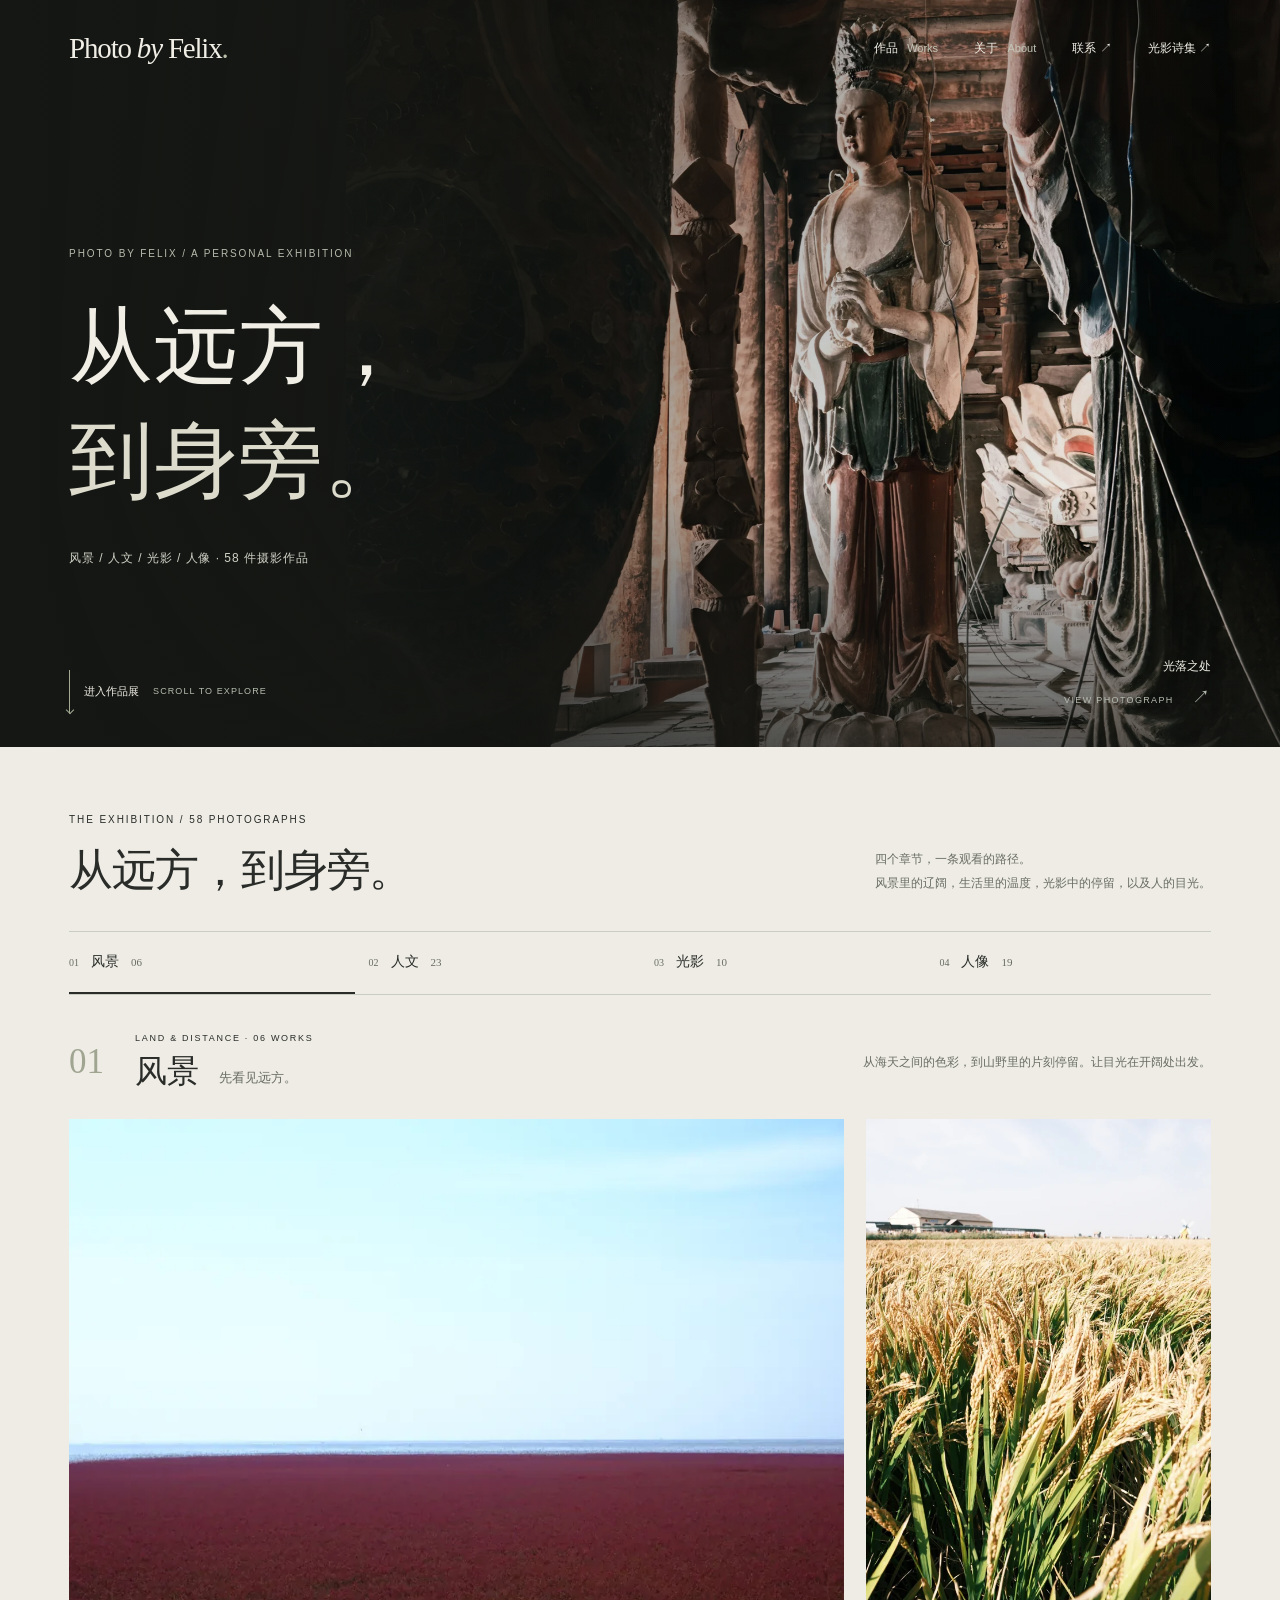
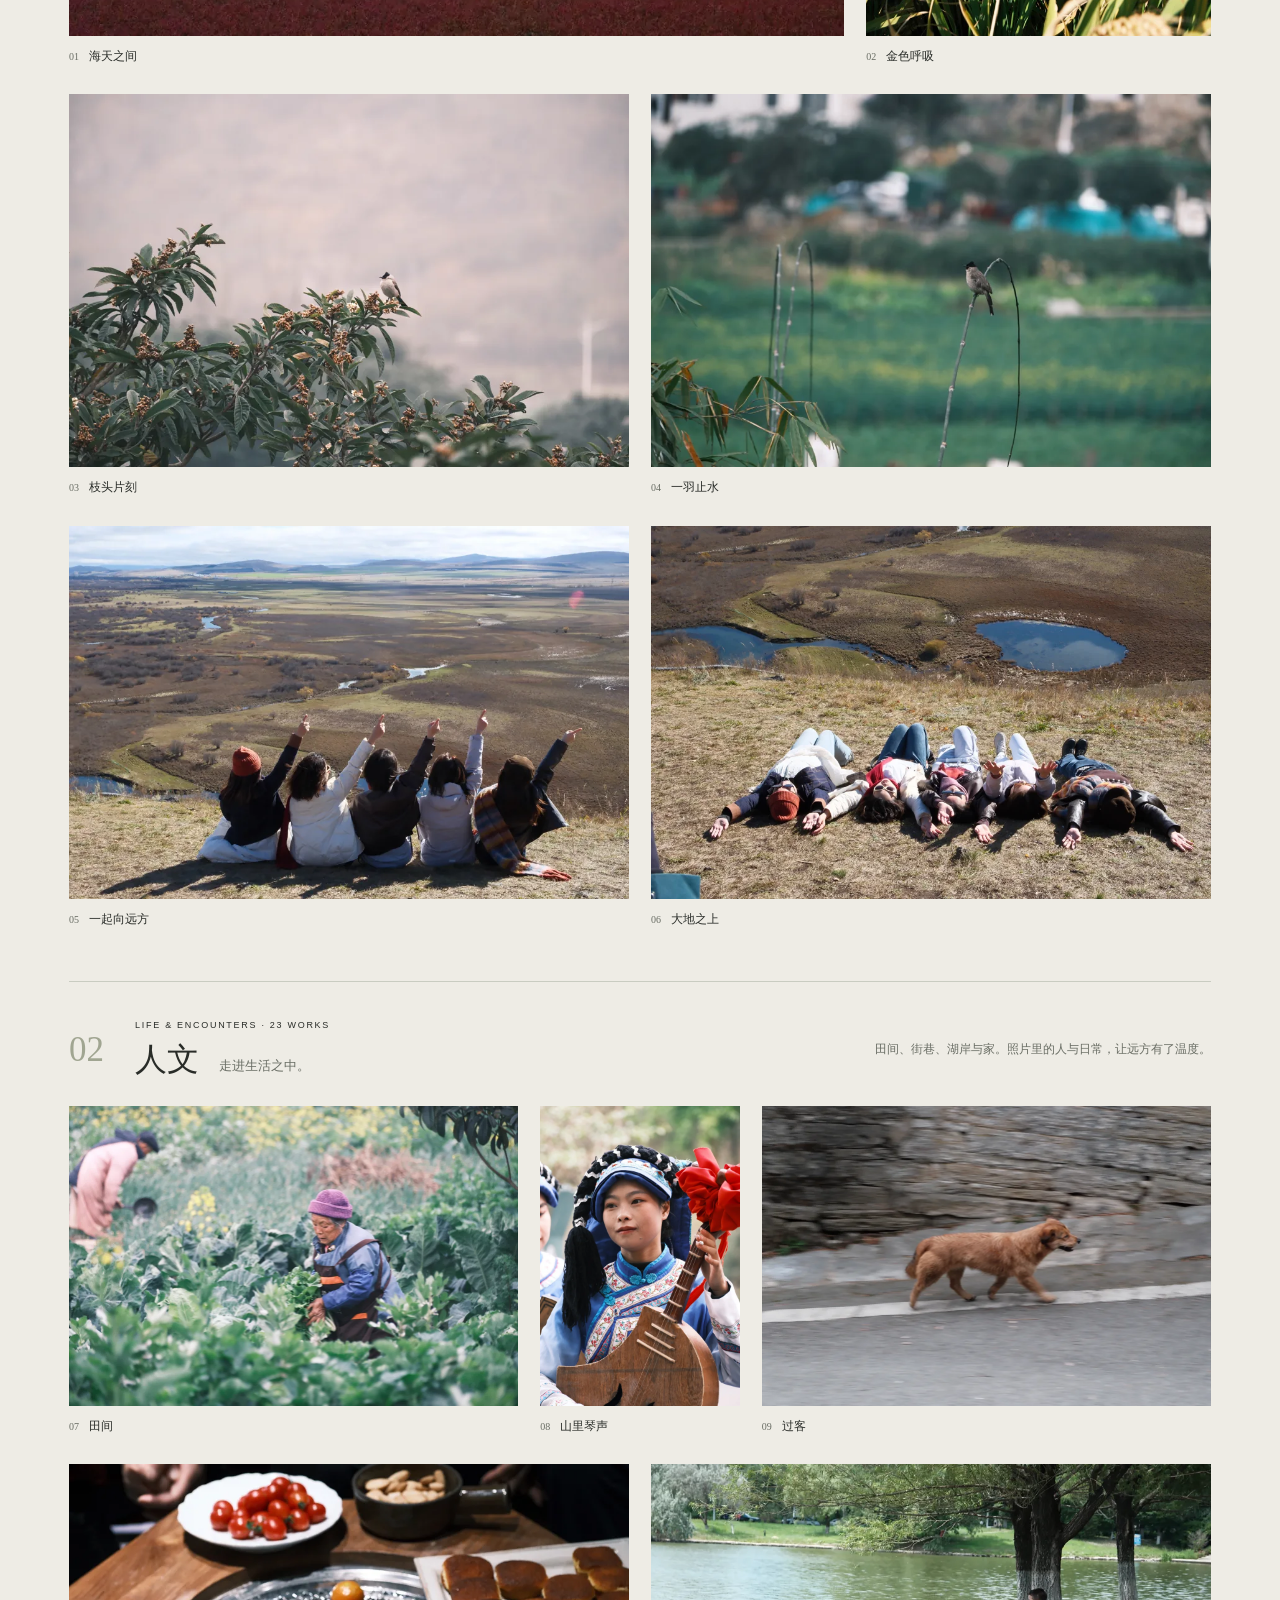
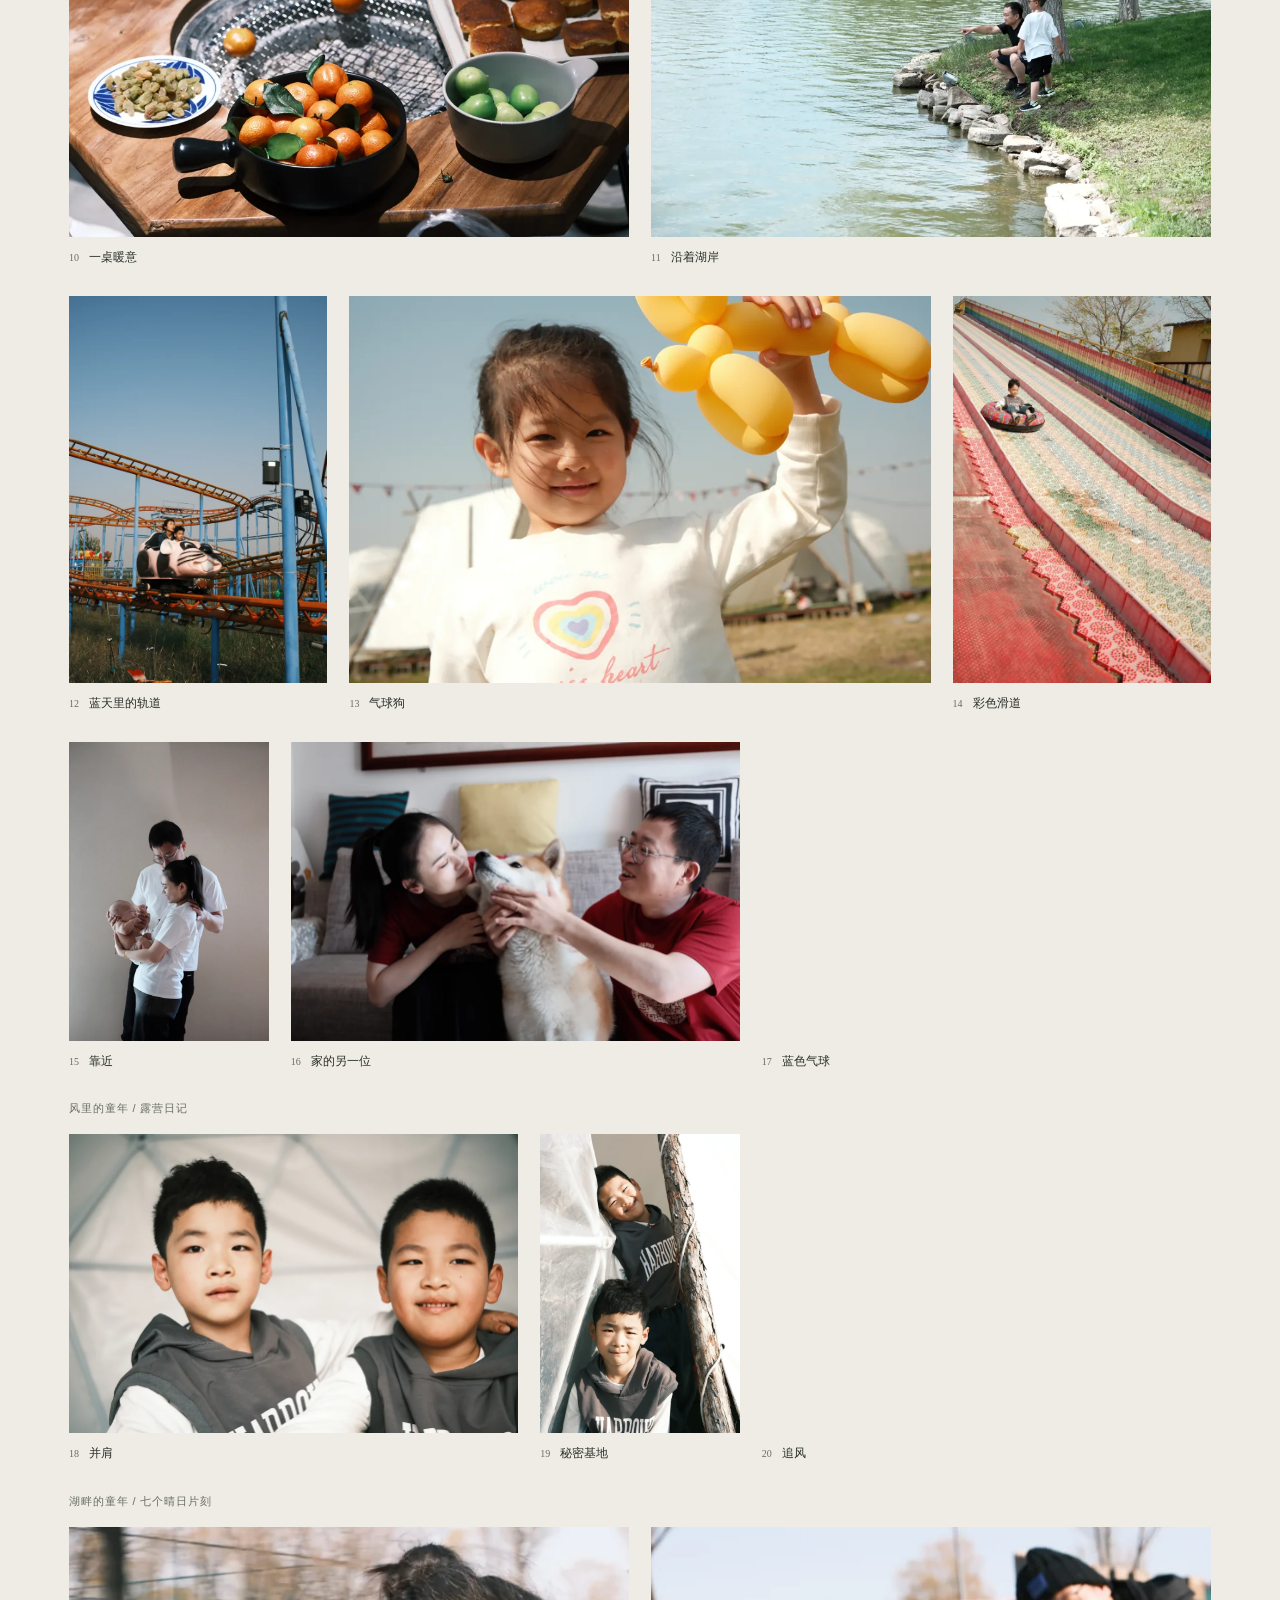
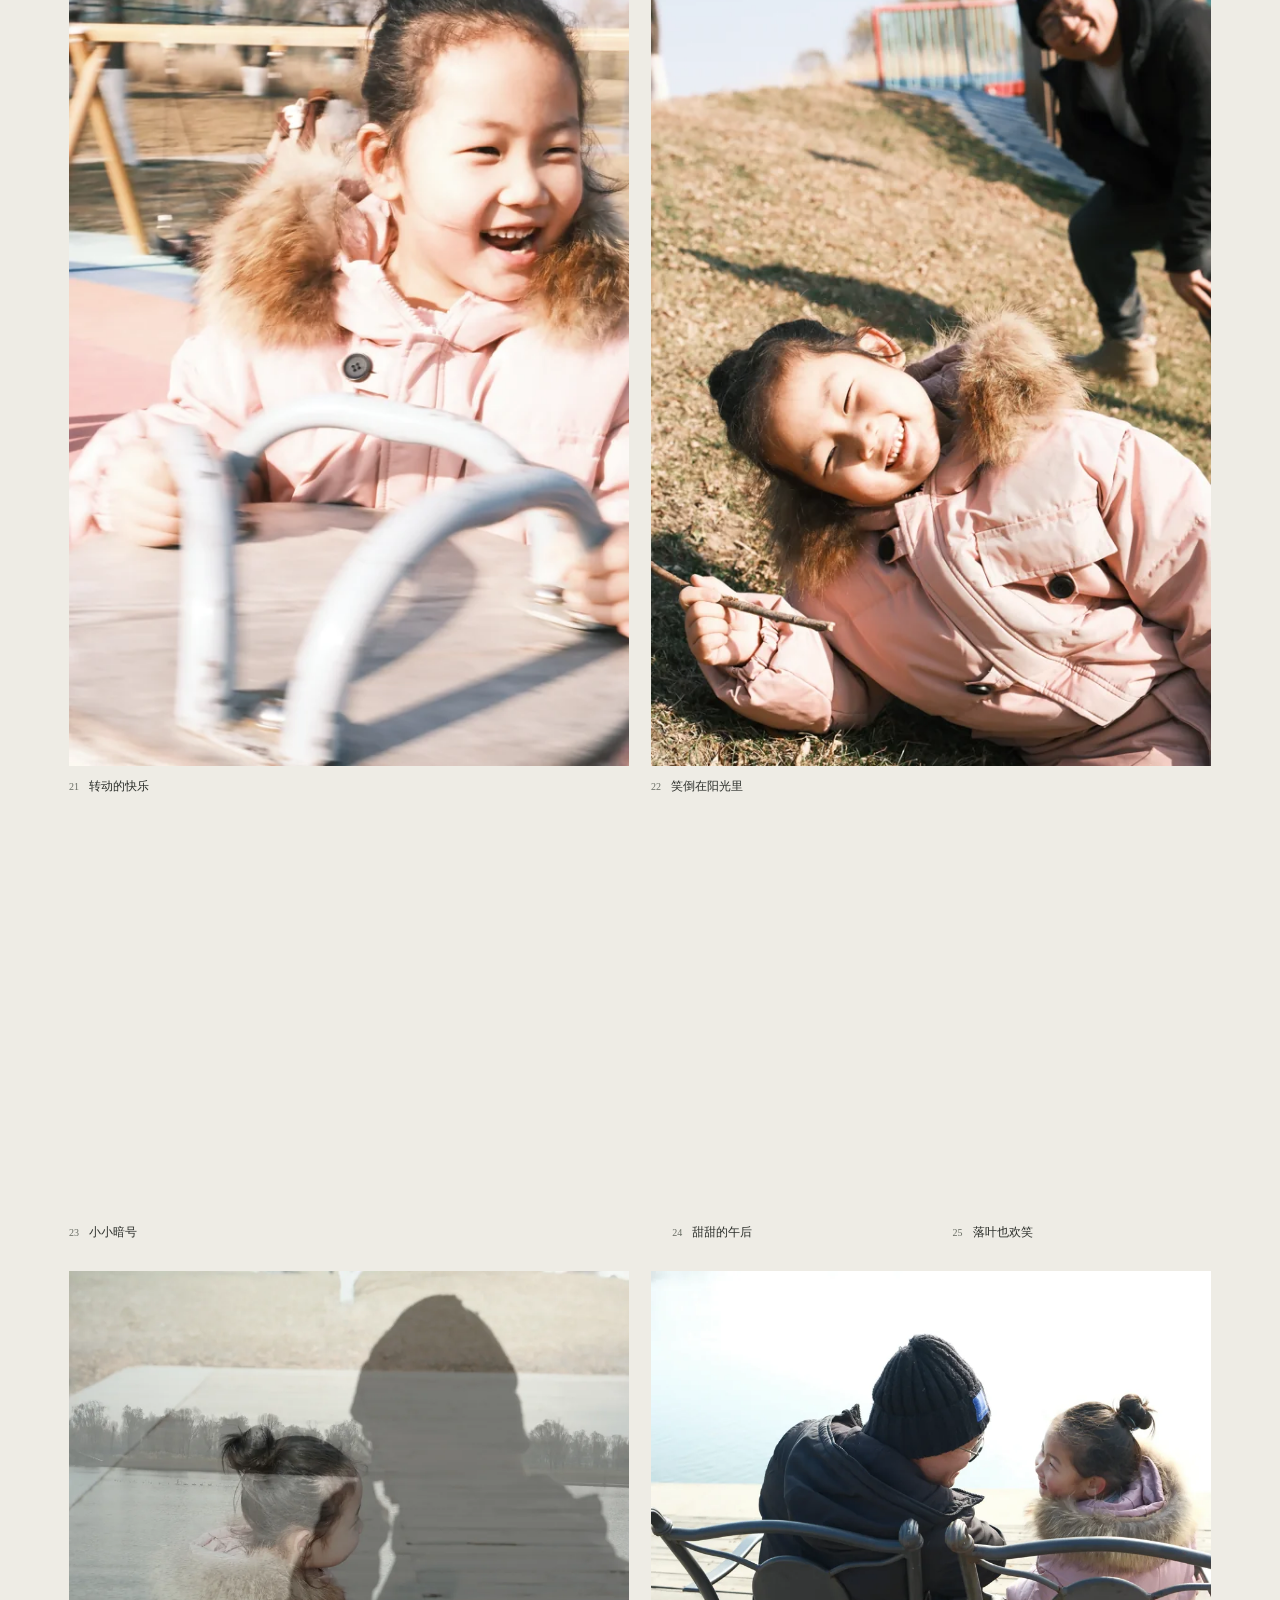
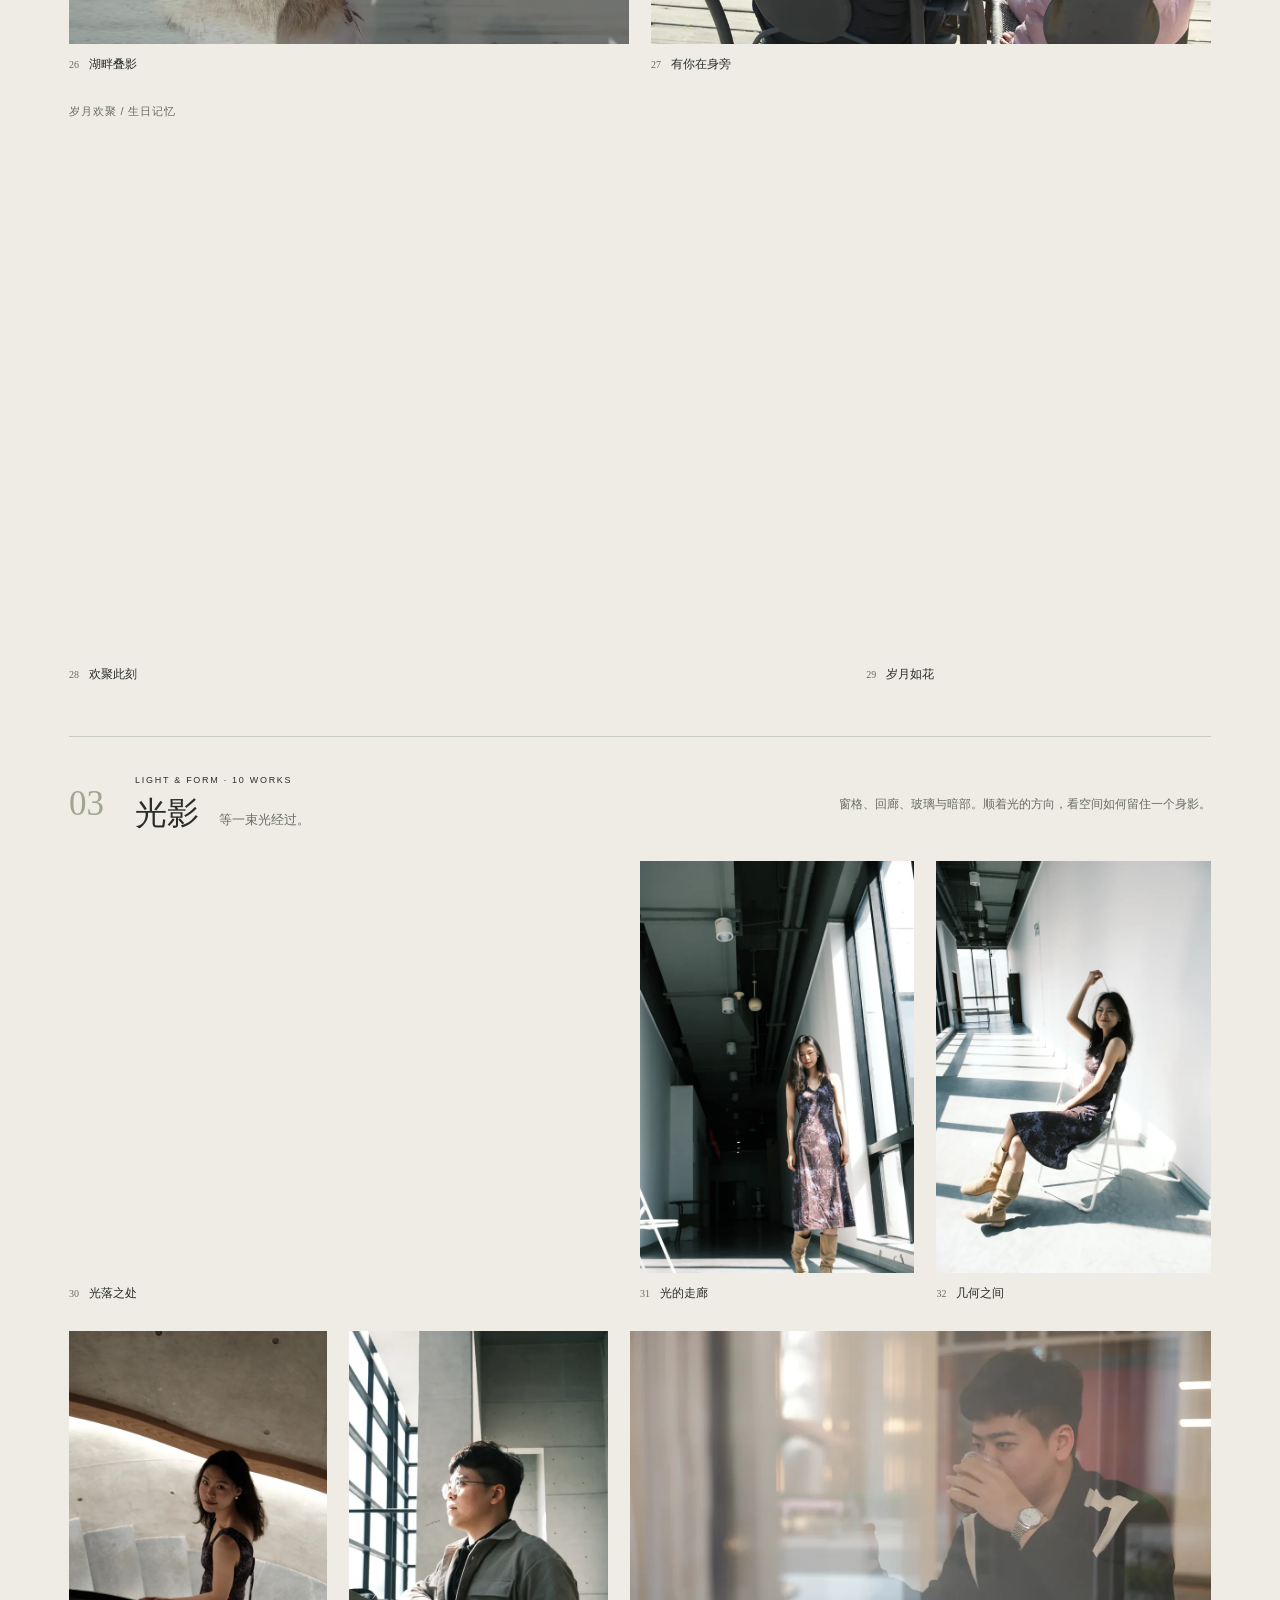
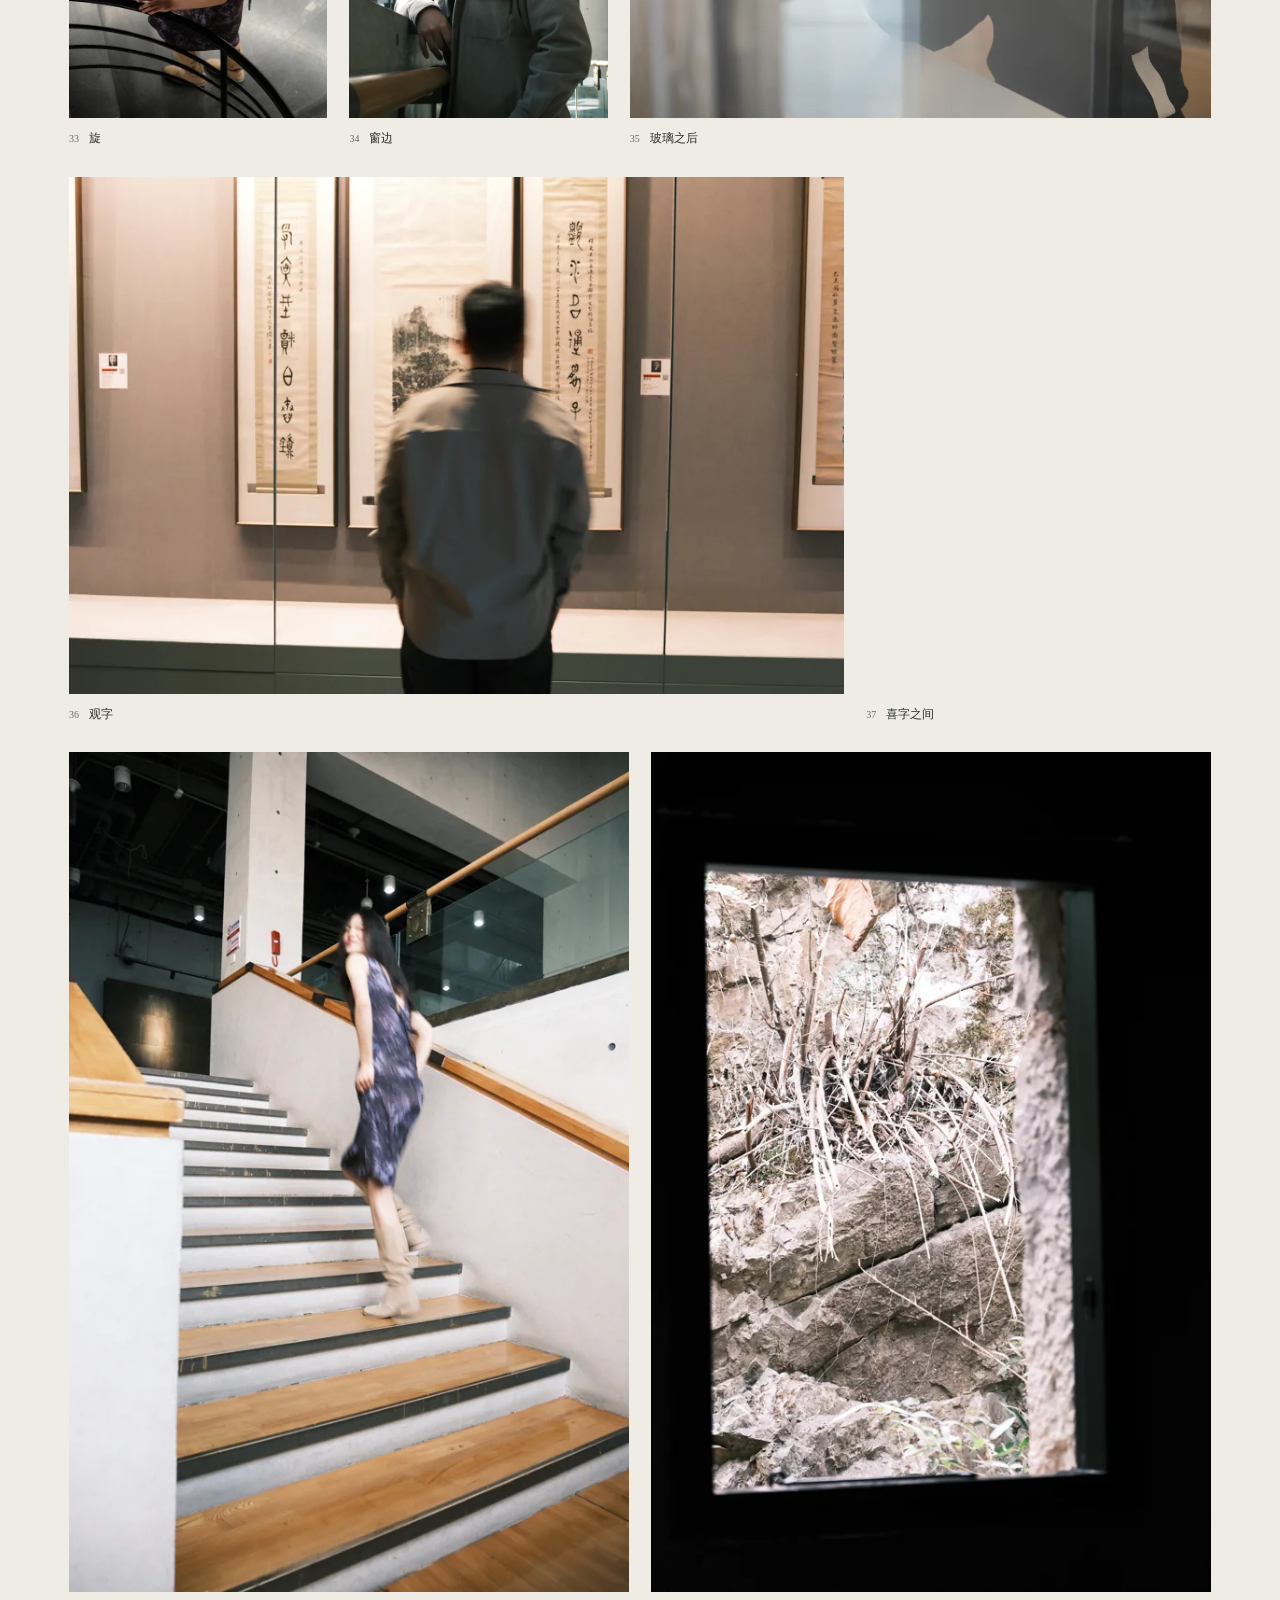
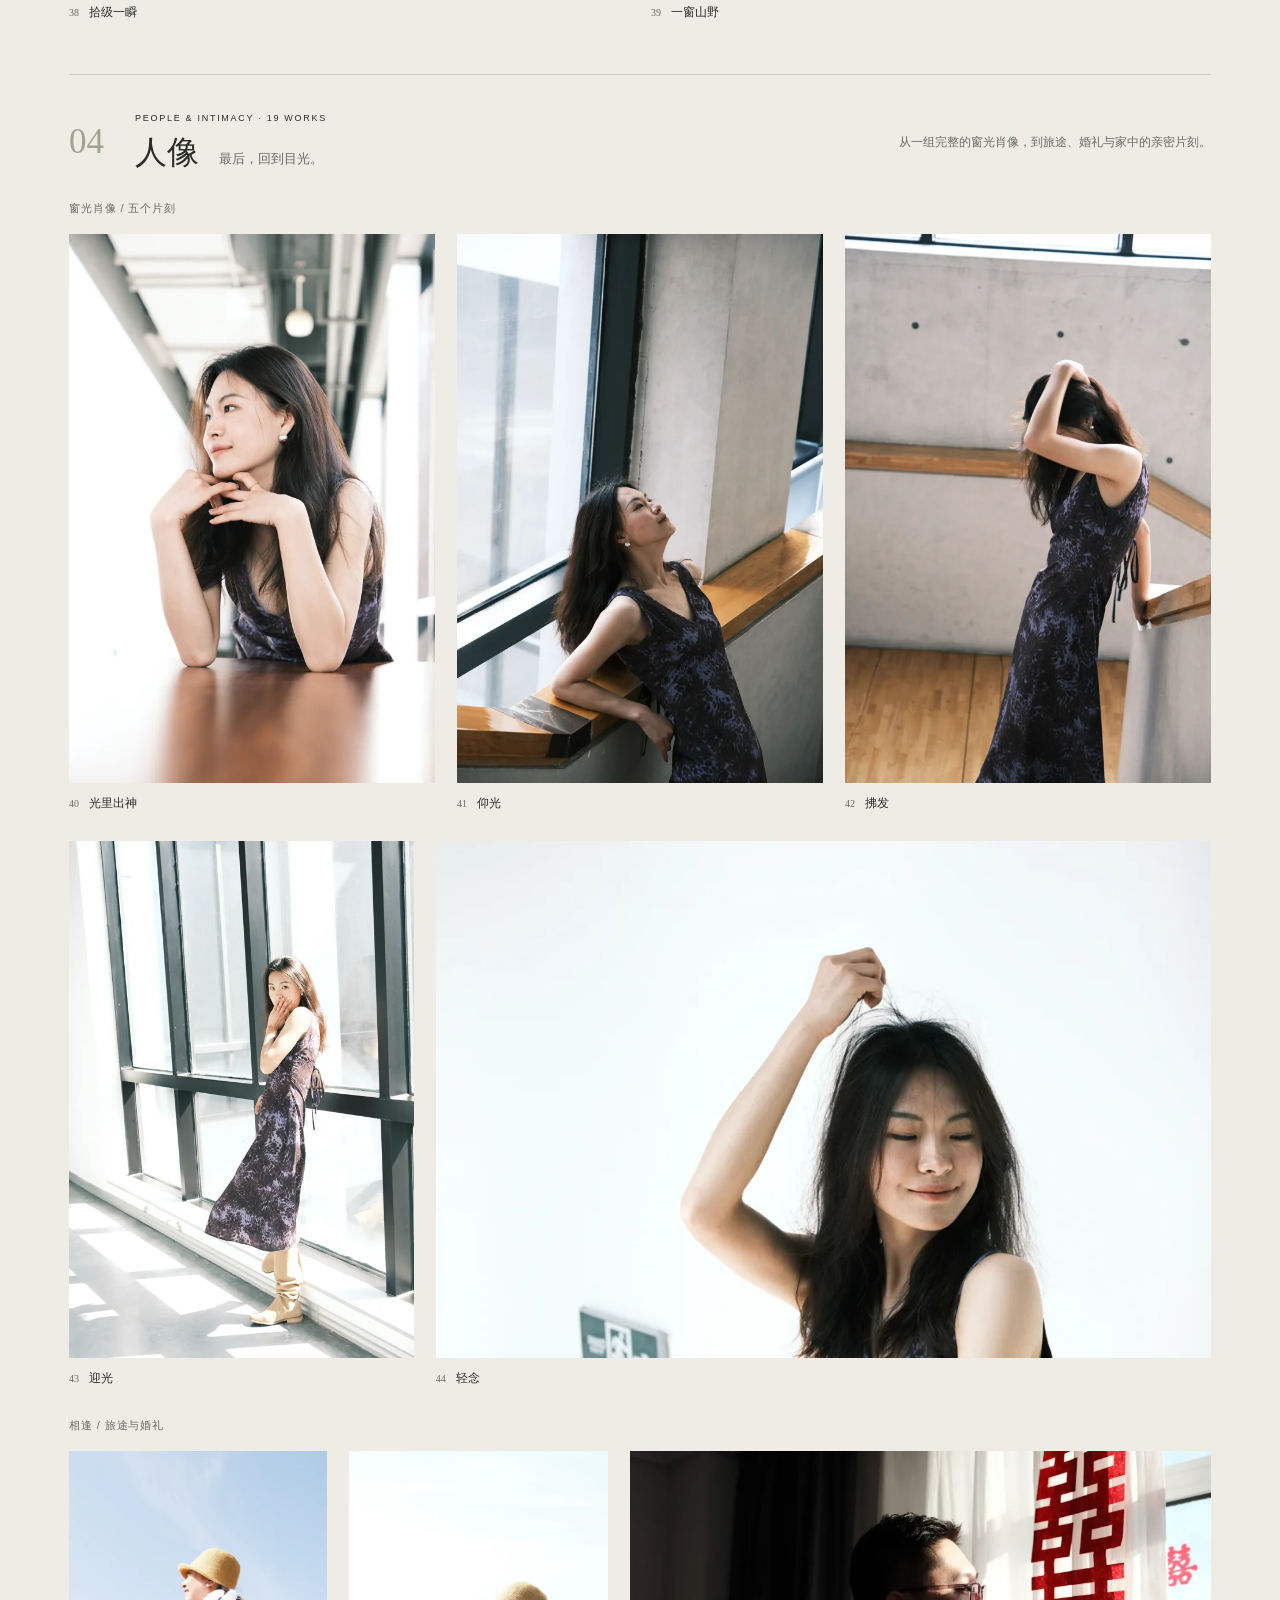
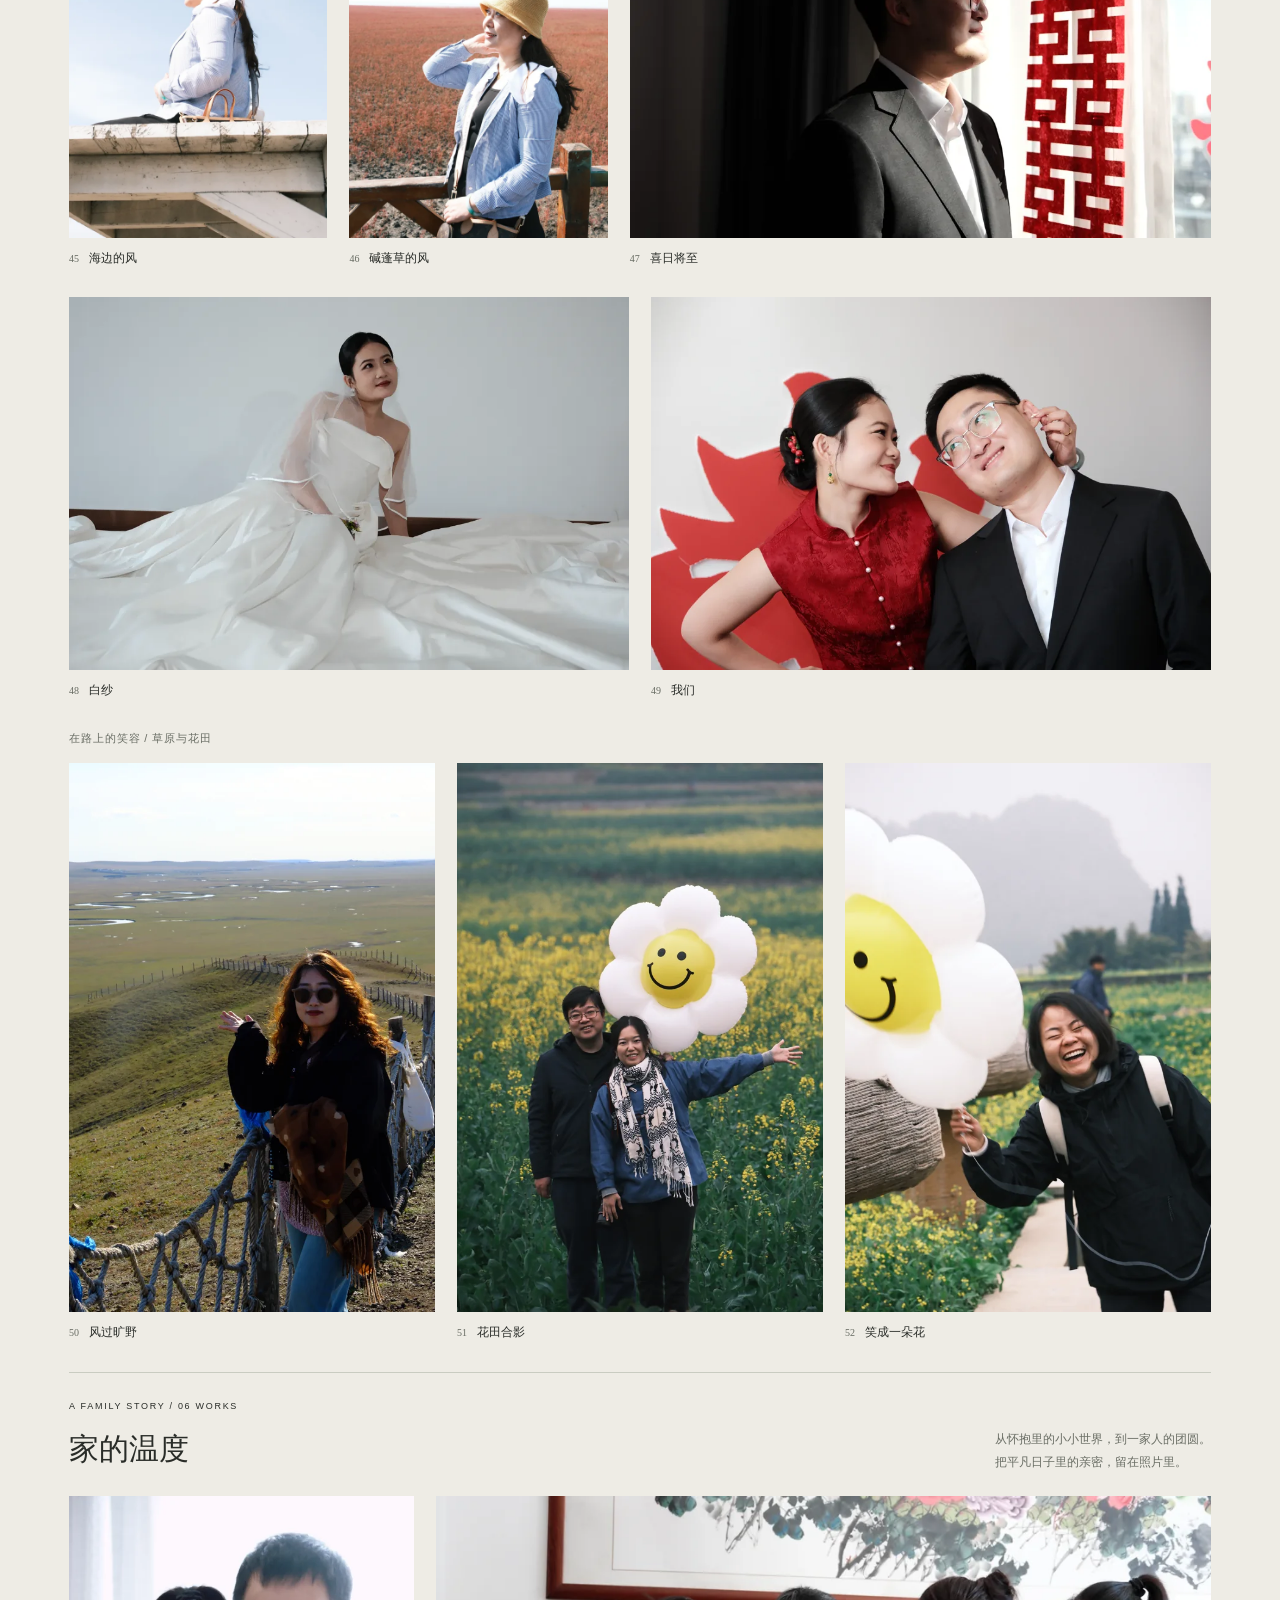
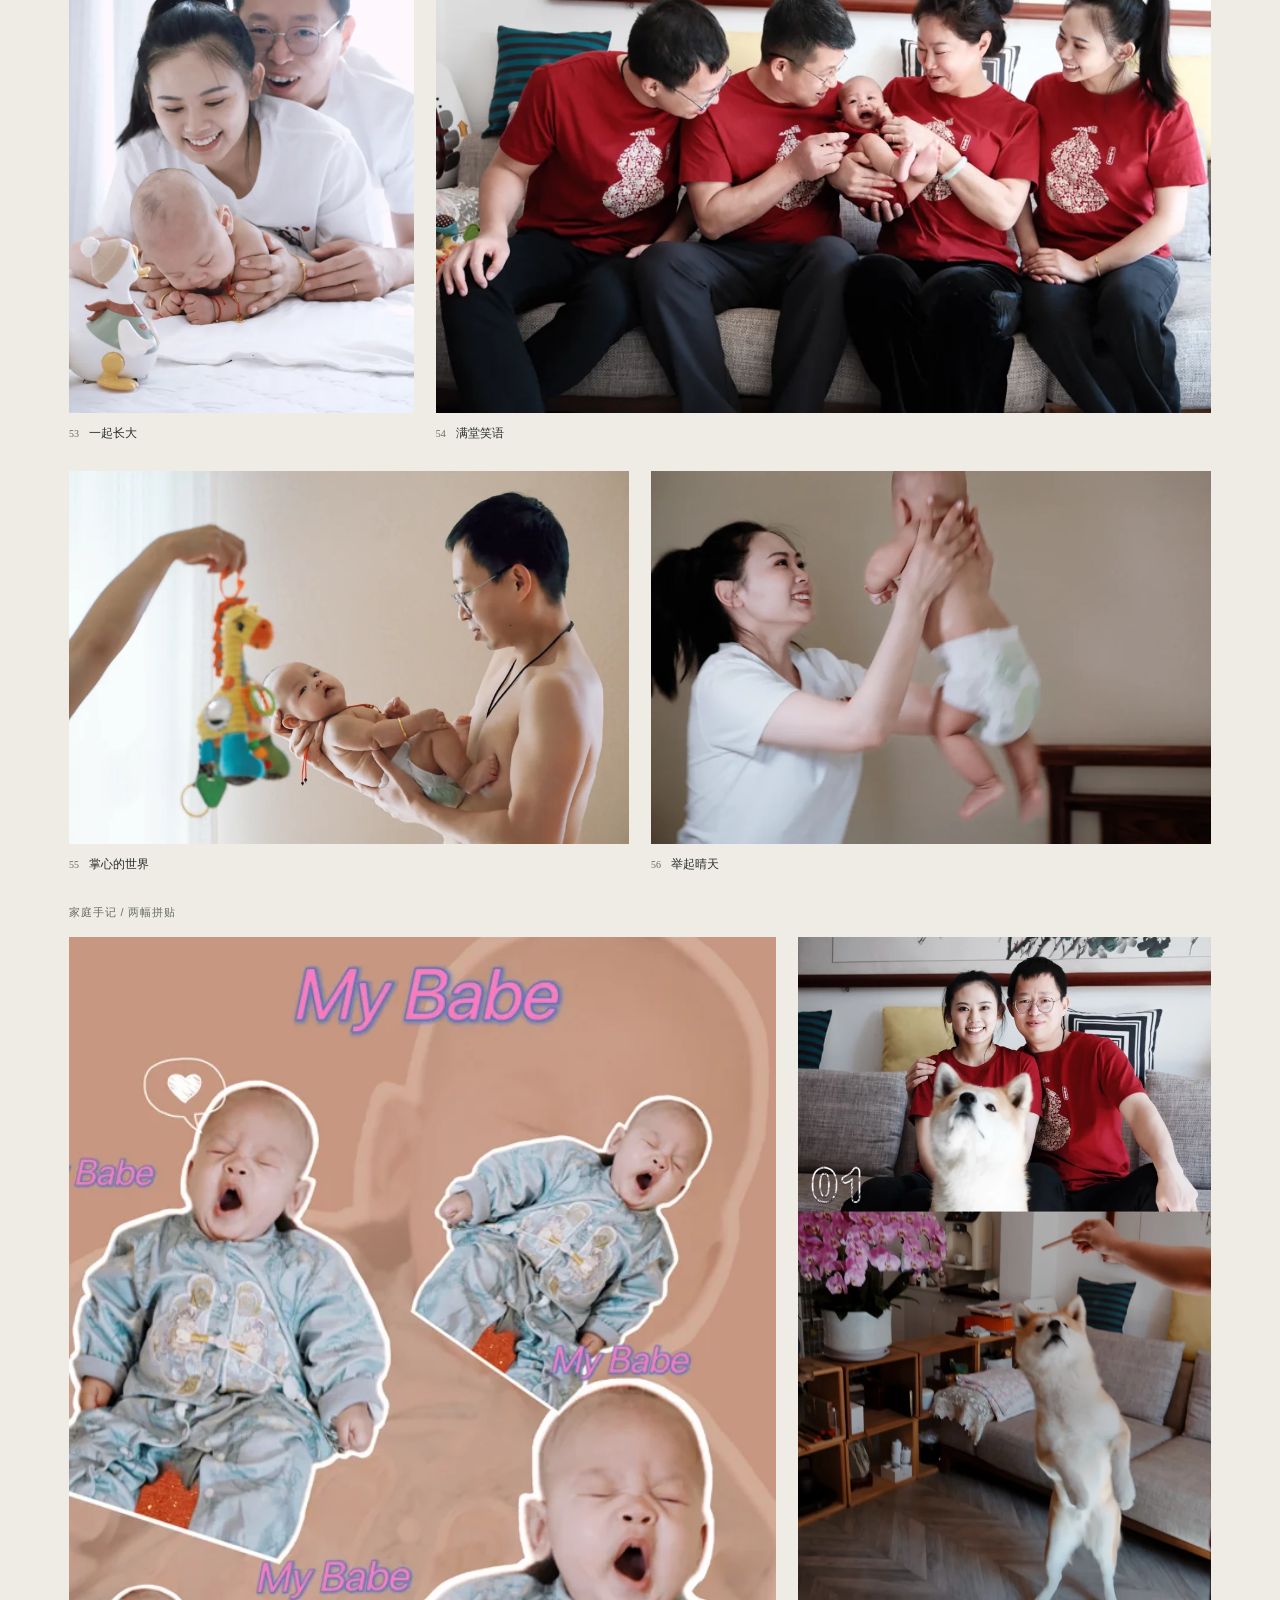
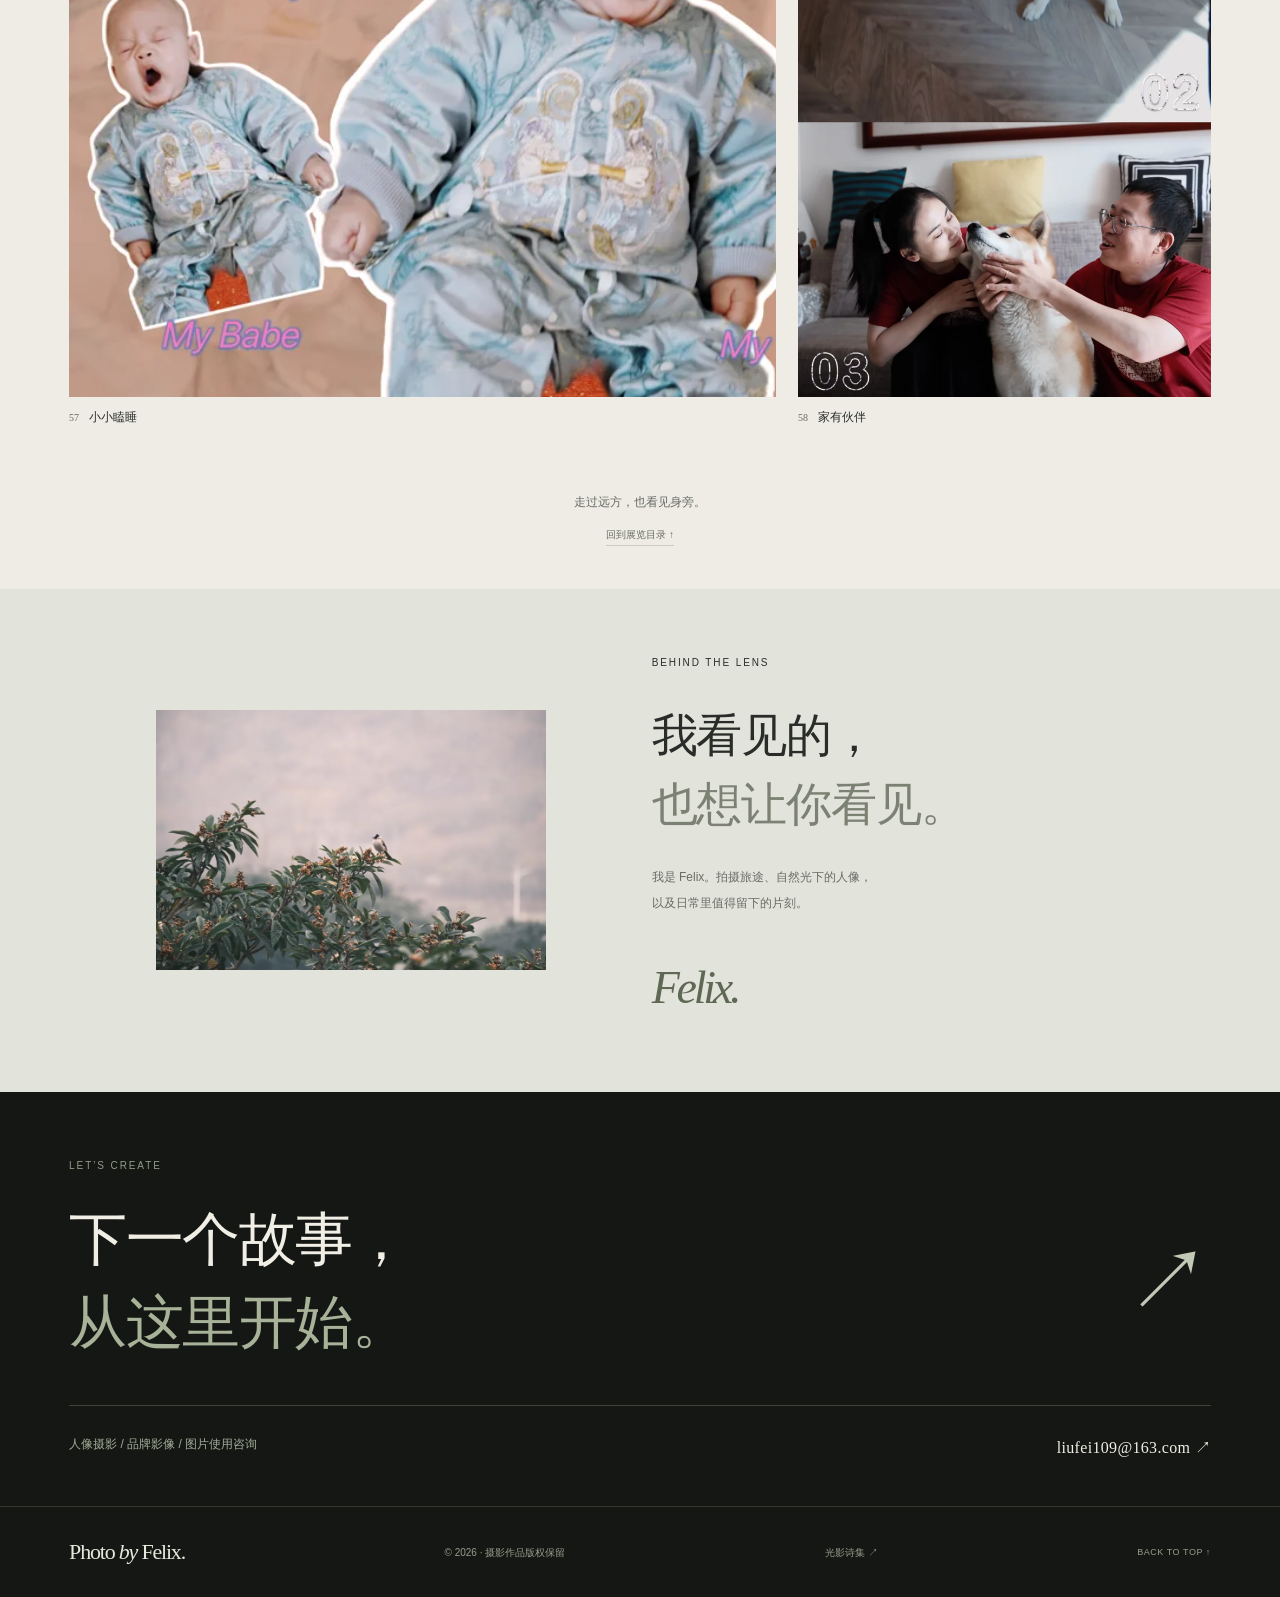
==== commit c25aa805: "Refine exhibition to 58 works and remove similar alternatives" ====
--- a/window-light/index.html
+++ b/window-light/index.html
@@ -6,7 +6,7 @@
 <meta name="description" content="Photo by Felix，Felix 的个人摄影作品集。旅途、自然人像与日常片段。拍摄与合作：liufei109@163.com。">
 <meta name="theme-color" content="#151714">
 <link rel="icon" type="image/svg+xml" href="data:image/svg+xml,%3Csvg xmlns='http://www.w3.org/2000/svg' viewBox='0 0 64 64'%3E%3Crect width='64' height='64' rx='12' fill='%2321211f'/%3E%3Cpath d='M18 47V17h28v6H25v7h16v6H25v11' fill='%23f7f7f5'/%3E%3C/svg%3E">
-<link rel="stylesheet" href="styles.css?v=20260921-2">
+<link rel="stylesheet" href="styles.css?v=20260922-1">
 </head>
 <body>
 <a class="skip" href="#works">跳到作品</a>
@@ -16,13 +16,13 @@
 <section class="hero" aria-labelledby="site-title">
 <a class="hero-photo photo-link" href="images/03-1800.webp" data-photo="03" aria-label="全屏查看 光落之处"><img src="images/03-1800.webp" width="1800" height="1350" alt="寺院深处，一束侧光照亮造像，暗部形成天然画框。" fetchpriority="high"></a>
 <div class="hero-shade" aria-hidden="true"></div>
-<div class="hero-copy"><p class="eyebrow">PHOTO BY FELIX / A PERSONAL EXHIBITION</p><h1 id="site-title">从远方，<br><em>到身旁。</em></h1><p class="hero-subtitle">风景 / 人文 / 光影 / 人像 · 67 件摄影作品</p></div>
+<div class="hero-copy"><p class="eyebrow">PHOTO BY FELIX / A PERSONAL EXHIBITION</p><h1 id="site-title">从远方，<br><em>到身旁。</em></h1><p class="hero-subtitle">风景 / 人文 / 光影 / 人像 · 58 件摄影作品</p></div>
 <div class="hero-bottom"><a class="scroll-cue" href="#works"><span class="scroll-line" aria-hidden="true"></span>进入作品展 <span>SCROLL TO EXPLORE</span></a><a class="hero-caption photo-link" href="images/03-1800.webp" data-photo="03"><span>光落之处</span><span>VIEW PHOTOGRAPH <b aria-hidden="true">↗</b></span></a></div>
 </section>
-<section id="works" class="works" aria-labelledby="works-title"><div class="exhibition-heading"><div><p class="kicker">THE EXHIBITION / 67 PHOTOGRAPHS</p><h2 id="works-title">从远方，到身旁。</h2></div><p>四个章节，一条观看的路径。<br>风景里的辽阔，生活里的温度，光影中的停留，以及人的目光。</p></div><nav class="chapter-nav" aria-label="展览章节"><a href="#landscape"><span>01</span>风景<small>08</small></a><a href="#human"><span>02</span>人文<small>25</small></a><a href="#light"><span>03</span>光影<small>10</small></a><a href="#portrait"><span>04</span>人像<small>24</small></a></nav><div id="gallery"><section class="exhibition-chapter" id="landscape" aria-labelledby="heading-landscape"><div class="chapter-heading"><div class="chapter-number">01</div><div><p class="kicker">LAND & DISTANCE · 08 WORKS</p><h3 id="heading-landscape">风景<span>先看见远方。</span></h3></div><p class="chapter-intro">从海天之间的色彩，到山野里的片刻停留。让目光在开阔处出发。</p></div><div class="photo-row"><figure class="work-card mobile-wide" style="--ratio:1.500000"><a class="photo-link" data-photo="01" href="images/01-1800.webp" aria-label="全屏查看 海天之间"><img src="images/01-900.webp" srcset="images/01-900.webp 900w, images/01-1800.webp 1800w" sizes="(max-width: 600px) 92vw, (max-width: 900px) 45vw, 40vw" width="7728" height="5152" alt="酒红色滩涂、蓝色海平线与大面积淡蓝天空。" loading="lazy" decoding="async"><span class="view-label" aria-hidden="true">↗</span></a><figcaption><span class="work-index">01</span><strong>海天之间</strong></figcaption></figure><figure class="work-card " style="--ratio:0.666667"><a class="photo-link" data-photo="24" href="images/24-exhibit-1800.webp" aria-label="全屏查看 红原"><img src="images/24-exhibit-900.webp" srcset="images/24-exhibit-900.webp 600w, images/24-exhibit-1800.webp 1200w" sizes="(max-width: 600px) 92vw, (max-width: 900px) 45vw, 40vw" width="5152" height="7728" alt="赤色滩涂延伸到蓝色海平线，竖幅画面留下辽阔的天空。" loading="lazy" decoding="async"><span class="view-label" aria-hidden="true">↗</span></a><figcaption><span class="work-index">02</span><strong>红原</strong></figcaption></figure><figure class="work-card " style="--ratio:0.666667"><a class="photo-link" data-photo="25" href="images/25-exhibit-1800.webp" aria-label="全屏查看 金色呼吸"><img src="images/25-exhibit-900.webp" srcset="images/25-exhibit-900.webp 600w, images/25-exhibit-1800.webp 1200w" sizes="(max-width: 600px) 92vw, (max-width: 900px) 45vw, 40vw" width="5152" height="7728" alt="阳光穿过金色稻穗，近景的稻叶向天空伸展。" loading="lazy" decoding="async"><span class="view-label" aria-hidden="true">↗</span></a><figcaption><span class="work-index">03</span><strong>金色呼吸</strong></figcaption></figure></div><div class="photo-row"><figure class="work-card mobile-wide" style="--ratio:1.500000"><a class="photo-link" data-photo="04" href="images/04-1800.webp" aria-label="全屏查看 枝头片刻"><img src="images/04-900.webp" srcset="images/04-900.webp 900w, images/04-1800.webp 1800w" sizes="(max-width: 600px) 92vw, (max-width: 900px) 45vw, 40vw" width="3840" height="2560" alt="小鸟立于深绿色枝头，背后为柔和灰粉色山景散景。" loading="lazy" decoding="async"><span class="view-label" aria-hidden="true">↗</span></a><figcaption><span class="work-index">04</span><strong>枝头片刻</strong></figcaption></figure><figure class="work-card mobile-wide" style="--ratio:1.500000"><a class="photo-link" data-photo="26" href="images/26-exhibit-1800.webp" aria-label="全屏查看 雾隐"><img src="images/26-exhibit-900.webp" srcset="images/26-exhibit-900.webp 900w, images/26-exhibit-1800.webp 1800w" sizes="(max-width: 600px) 92vw, (max-width: 900px) 45vw, 40vw" width="3840" height="2560" alt="远山笼罩在薄雾里，近处枝叶浮现在柔和的山色前。" loading="lazy" decoding="async"><span class="view-label" aria-hidden="true">↗</span></a><figcaption><span class="work-index">05</span><strong>雾隐</strong></figcaption></figure><figure class="work-card mobile-wide" style="--ratio:1.500000"><a class="photo-link" data-photo="27" href="images/27-exhibit-1800.webp" aria-label="全屏查看 一羽止水"><img src="images/27-exhibit-900.webp" srcset="images/27-exhibit-900.webp 900w, images/27-exhibit-1800.webp 1800w" sizes="(max-width: 600px) 92vw, (max-width: 900px) 45vw, 40vw" width="3840" height="2560" alt="水鸟停在细长枝头，倒影与岸边的绿色融为一体。" loading="lazy" decoding="async"><span class="view-label" aria-hidden="true">↗</span></a><figcaption><span class="work-index">06</span><strong>一羽止水</strong></figcaption></figure></div><div class="photo-row"><figure class="work-card mobile-wide" style="--ratio:1.500000"><a class="photo-link" data-photo="06" href="images/06-1800.webp" aria-label="全屏查看 一起向远方"><img src="images/06-900.webp" srcset="images/06-900.webp 900w, images/06-1800.webp 1800w" sizes="(max-width: 600px) 92vw, (max-width: 900px) 45vw, 40vw" width="3840" height="2560" alt="五位朋友在草坡上并肩坐着，举手指向开阔的河谷与远山。" loading="lazy" decoding="async"><span class="view-label" aria-hidden="true">↗</span></a><figcaption><span class="work-index">07</span><strong>一起向远方</strong></figcaption></figure><figure class="work-card mobile-wide" style="--ratio:1.500000"><a class="photo-link" data-photo="28" href="images/28-exhibit-1800.webp" aria-label="全屏查看 大地之上"><img src="images/28-exhibit-900.webp" srcset="images/28-exhibit-900.webp 900w, images/28-exhibit-1800.webp 1800w" sizes="(max-width: 600px) 92vw, (max-width: 900px) 45vw, 40vw" width="3840" height="2560" alt="朋友们躺在高处的草地上，远处的小湖嵌在起伏山野之间。" loading="lazy" decoding="async"><span class="view-label" aria-hidden="true">↗</span></a><figcaption><span class="work-index">08</span><strong>大地之上</strong></figcaption></figure></div></section><section class="exhibition-chapter" id="human" aria-labelledby="heading-human"><div class="chapter-heading"><div class="chapter-number">02</div><div><p class="kicker">LIFE & ENCOUNTERS · 25 WORKS</p><h3 id="heading-human">人文<span>走进生活之中。</span></h3></div><p class="chapter-intro">田间、街巷、湖岸与家。照片里的人与日常，让远方有了温度。</p></div><div class="photo-row"><figure class="work-card mobile-wide" style="--ratio:1.500000"><a class="photo-link" data-photo="17" href="images/17-1800.webp" aria-label="全屏查看 田间"><img src="images/17-900.webp" srcset="images/17-900.webp 900w, images/17-1800.webp 1800w" sizes="(max-width: 600px) 92vw, (max-width: 900px) 45vw, 40vw" width="3840" height="2560" alt="戴紫色毛线帽的长者在蔬菜田里采菜，另一位劳作者在后景。" loading="lazy" decoding="async"><span class="view-label" aria-hidden="true">↗</span></a><figcaption><span class="work-index">09</span><strong>田间</strong></figcaption></figure><figure class="work-card mobile-wide" style="--ratio:0.666667"><a class="photo-link" data-photo="29" href="images/29-exhibit-1800.webp" aria-label="全屏查看 山里琴声"><img src="images/29-exhibit-900.webp" srcset="images/29-exhibit-900.webp 600w, images/29-exhibit-1800.webp 1200w" sizes="(max-width: 600px) 92vw, (max-width: 900px) 45vw, 40vw" width="2560" height="3840" alt="身着传统服饰的演奏者抱着乐器，目光望向画面之外。" loading="lazy" decoding="async"><span class="view-label" aria-hidden="true">↗</span></a><figcaption><span class="work-index">10</span><strong>山里琴声</strong></figcaption></figure><figure class="work-card mobile-wide" style="--ratio:1.500000"><a class="photo-link" data-photo="30" href="images/30-exhibit-1800.webp" aria-label="全屏查看 过客"><img src="images/30-exhibit-900.webp" srcset="images/30-exhibit-900.webp 900w, images/30-exhibit-1800.webp 1800w" sizes="(max-width: 600px) 92vw, (max-width: 900px) 45vw, 40vw" width="3840" height="2560" alt="一只黄狗从石墙前走过，身体的暖色穿过灰色街道。" loading="lazy" decoding="async"><span class="view-label" aria-hidden="true">↗</span></a><figcaption><span class="work-index">11</span><strong>过客</strong></figcaption></figure></div><div class="photo-row"><figure class="work-card mobile-wide" style="--ratio:1.500000"><a class="photo-link" data-photo="18" href="images/18-1800.webp" aria-label="全屏查看 一桌暖意"><img src="images/18-900.webp" srcset="images/18-900.webp 900w, images/18-1800.webp 1800w" sizes="(max-width: 600px) 92vw, (max-width: 900px) 45vw, 40vw" width="3840" height="2560" alt="木桌上的柑橘、青果、番茄与糕点围绕金属烤盘。" loading="lazy" decoding="async"><span class="view-label" aria-hidden="true">↗</span></a><figcaption><span class="work-index">12</span><strong>一桌暖意</strong></figcaption></figure><figure class="work-card mobile-wide" style="--ratio:1.500000"><a class="photo-link" data-photo="12" href="images/12-1800.webp" aria-label="全屏查看 沿着湖岸"><img src="images/12-900.webp" srcset="images/12-900.webp 900w, images/12-1800.webp 1800w" sizes="(max-width: 600px) 92vw, (max-width: 900px) 45vw, 40vw" width="3840" height="2560" alt="树荫下，一位大人蹲在孩子身边指向湖面，石岸弯向前景。" loading="lazy" decoding="async"><span class="view-label" aria-hidden="true">↗</span></a><figcaption><span class="work-index">13</span><strong>沿着湖岸</strong></figcaption></figure></div><div class="photo-row"><figure class="work-card mobile-wide" style="--ratio:0.666667"><a class="photo-link" data-photo="14" href="images/14-1800.webp" aria-label="全屏查看 蓝天里的轨道"><img src="images/14-900.webp" srcset="images/14-900.webp 600w, images/14-1800.webp 1200w" sizes="(max-width: 600px) 92vw, (max-width: 900px) 45vw, 40vw" width="5152" height="7728" alt="母子乘坐粉色游乐车，橙色轨道和蓝色立柱交错，天空大幅留白。" loading="lazy" decoding="async"><span class="view-label" aria-hidden="true">↗</span></a><figcaption><span class="work-index">14</span><strong>蓝天里的轨道</strong></figcaption></figure><figure class="work-card mobile-wide" style="--ratio:1.500000"><a class="photo-link" data-photo="31" href="images/31-exhibit-1800.webp" aria-label="全屏查看 气球狗"><img src="images/31-exhibit-900.webp" srcset="images/31-exhibit-900.webp 900w, images/31-exhibit-1800.webp 1800w" sizes="(max-width: 600px) 92vw, (max-width: 900px) 45vw, 40vw" width="7728" height="5152" alt="女孩举着黄色气球造型，在户外阳光里微笑。" loading="lazy" decoding="async"><span class="view-label" aria-hidden="true">↗</span></a><figcaption><span class="work-index">15</span><strong>气球狗</strong></figcaption></figure><figure class="work-card mobile-wide" style="--ratio:0.666667"><a class="photo-link" data-photo="15" href="images/15-1800.webp" aria-label="全屏查看 彩色滑道"><img src="images/15-900.webp" srcset="images/15-900.webp 600w, images/15-1800.webp 1200w" sizes="(max-width: 600px) 92vw, (max-width: 900px) 45vw, 40vw" width="5152" height="7728" alt="孩子坐着滑圈经过彩色长滑道，重复斜线延伸出画面。" loading="lazy" decoding="async"><span class="view-label" aria-hidden="true">↗</span></a><figcaption><span class="work-index">16</span><strong>彩色滑道</strong></figcaption></figure></div><div class="photo-row"><figure class="work-card mobile-wide" style="--ratio:0.666667"><a class="photo-link" data-photo="11" href="images/11-1800.webp" aria-label="全屏查看 靠近"><img src="images/11-900.webp" srcset="images/11-900.webp 600w, images/11-1800.webp 1200w" sizes="(max-width: 600px) 92vw, (max-width: 900px) 45vw, 40vw" width="2560" height="3840" alt="柔和窗光下，穿白衫的父母一起抱着婴儿，暖灰墙面留出安静空间。" loading="lazy" decoding="async"><span class="view-label" aria-hidden="true">↗</span></a><figcaption><span class="work-index">17</span><strong>靠近</strong></figcaption></figure><figure class="work-card mobile-wide" style="--ratio:1.500000"><a class="photo-link" data-photo="13" href="images/13-1800.webp" aria-label="全屏查看 家的另一位"><img src="images/13-900.webp" srcset="images/13-900.webp 900w, images/13-1800.webp 1800w" sizes="(max-width: 600px) 92vw, (max-width: 900px) 45vw, 40vw" width="3840" height="2560" alt="沙发上，两位穿红衫的大人笑着抚摸一只狗。" loading="lazy" decoding="async"><span class="view-label" aria-hidden="true">↗</span></a><figcaption><span class="work-index">18</span><strong>家的另一位</strong></figcaption></figure><figure class="work-card mobile-wide" style="--ratio:1.500000"><a class="photo-link" data-photo="16" href="images/16-1800.webp" aria-label="全屏查看 蓝色气球"><img src="images/16-900.webp" srcset="images/16-900.webp 900w, images/16-1800.webp 1800w" sizes="(max-width: 600px) 92vw, (max-width: 900px) 45vw, 40vw" width="7728" height="5152" alt="蓝色气球小熊在天空前，远处白色帐篷和彩旗虚化。" loading="lazy" decoding="async"><span class="view-label" aria-hidden="true">↗</span></a><figcaption><span class="work-index">19</span><strong>蓝色气球</strong></figcaption></figure></div><p class="series-label" id="childhood">风里的童年 / 露营日记</p><div class="photo-row"><figure class="work-card mobile-wide" style="--ratio:1.500000"><a class="photo-link" data-photo="48" href="images/48-stories-1800.webp" aria-label="全屏查看 并肩"><img src="images/48-stories-900.webp" srcset="images/48-stories-900.webp 900w, images/48-stories-1800.webp 1800w" sizes="(max-width: 600px) 92vw, (max-width: 900px) 45vw, 40vw" width="7728" height="5152" alt="两个孩子在帐篷里靠在一起，望向镜头。" loading="lazy" decoding="async"><span class="view-label" aria-hidden="true">↗</span></a><figcaption><span class="work-index">20</span><strong>并肩</strong></figcaption></figure><figure class="work-card mobile-wide" style="--ratio:0.666667"><a class="photo-link" data-photo="49" href="images/49-stories-1800.webp" aria-label="全屏查看 秘密基地"><img src="images/49-stories-900.webp" srcset="images/49-stories-900.webp 600w, images/49-stories-1800.webp 1200w" sizes="(max-width: 600px) 92vw, (max-width: 900px) 45vw, 40vw" width="5152" height="7728" alt="孩子们从帐篷与树干之间探出脸，阳光照亮笑容。" loading="lazy" decoding="async"><span class="view-label" aria-hidden="true">↗</span></a><figcaption><span class="work-index">21</span><strong>秘密基地</strong></figcaption></figure></div><div class="photo-row"><figure class="work-card mobile-wide" style="--ratio:1.500000"><a class="photo-link" data-photo="32" href="images/32-exhibit-1800.webp" aria-label="全屏查看 追风"><img src="images/32-exhibit-900.webp" srcset="images/32-exhibit-900.webp 900w, images/32-exhibit-1800.webp 1800w" sizes="(max-width: 600px) 92vw, (max-width: 900px) 45vw, 40vw" width="7728" height="5152" alt="孩子跑过营地草坪，帐篷和天空留在身后。" loading="lazy" decoding="async"><span class="view-label" aria-hidden="true">↗</span></a><figcaption><span class="work-index">22</span><strong>追风</strong></figcaption></figure><figure class="work-card mobile-wide" style="--ratio:1.500000"><a class="photo-link" data-photo="50" href="images/50-stories-1800.webp" aria-label="全屏查看 奔向午后"><img src="images/50-stories-900.webp" srcset="images/50-stories-900.webp 900w, images/50-stories-1800.webp 1800w" sizes="(max-width: 600px) 92vw, (max-width: 900px) 45vw, 40vw" width="7728" height="5152" alt="孩子跑过草坪，身后是一排白色帐篷与彩旗。" loading="lazy" decoding="async"><span class="view-label" aria-hidden="true">↗</span></a><figcaption><span class="work-index">23</span><strong>奔向午后</strong></figcaption></figure><figure class="work-card mobile-wide" style="--ratio:1.500000"><a class="photo-link" data-photo="51" href="images/51-stories-1800.webp" aria-label="全屏查看 一起奔跑"><img src="images/51-stories-900.webp" srcset="images/51-stories-900.webp 900w, images/51-stories-1800.webp 1800w" sizes="(max-width: 600px) 92vw, (max-width: 900px) 45vw, 40vw" width="7728" height="5152" alt="两个孩子在露营地追逐，脚步与影子一起经过草地。" loading="lazy" decoding="async"><span class="view-label" aria-hidden="true">↗</span></a><figcaption><span class="work-index">24</span><strong>一起奔跑</strong></figcaption></figure></div><p class="series-label" id="lakeside">湖畔的童年 / 七个晴日片刻</p><div class="photo-row"><figure class="work-card " style="--ratio:0.666667"><a class="photo-link" data-photo="57" href="images/57-exhibit-1800.webp" aria-label="全屏查看 转动的快乐"><img src="images/57-exhibit-900.webp" srcset="images/57-exhibit-900.webp 600w, images/57-exhibit-1800.webp 1200w" sizes="(max-width: 600px) 92vw, (max-width: 900px) 45vw, 40vw" width="5152" height="7728" alt="女孩握着游乐设施的扶手，阳光中的笑容与流动的背景相映。" loading="lazy" decoding="async"><span class="view-label" aria-hidden="true">↗</span></a><figcaption><span class="work-index">25</span><strong>转动的快乐</strong></figcaption></figure><figure class="work-card " style="--ratio:0.666667"><a class="photo-link" data-photo="58" href="images/58-exhibit-1800.webp" aria-label="全屏查看 笑倒在阳光里"><img src="images/58-exhibit-900.webp" srcset="images/58-exhibit-900.webp 600w, images/58-exhibit-1800.webp 1200w" sizes="(max-width: 600px) 92vw, (max-width: 900px) 45vw, 40vw" width="5152" height="7728" alt="女孩躺在草地上笑着，身后的大人俯身望向镜头。" loading="lazy" decoding="async"><span class="view-label" aria-hidden="true">↗</span></a><figcaption><span class="work-index">26</span><strong>笑倒在阳光里</strong></figcaption></figure></div><div class="photo-row"><figure class="work-card mobile-wide" style="--ratio:1.500000"><a class="photo-link" data-photo="59" href="images/59-exhibit-1800.webp" aria-label="全屏查看 小小暗号"><img src="images/59-exhibit-900.webp" srcset="images/59-exhibit-900.webp 900w, images/59-exhibit-1800.webp 1800w" sizes="(max-width: 600px) 92vw, (max-width: 900px) 45vw, 40vw" width="7728" height="5152" alt="女孩在彩色栏杆旁侧头微笑，手指在脸颊前比出俏皮的手势。" loading="lazy" decoding="async"><span class="view-label" aria-hidden="true">↗</span></a><figcaption><span class="work-index">27</span><strong>小小暗号</strong></figcaption></figure><figure class="work-card " style="--ratio:0.666667"><a class="photo-link" data-photo="60" href="images/60-exhibit-1800.webp" aria-label="全屏查看 甜甜的午后"><img src="images/60-exhibit-900.webp" srcset="images/60-exhibit-900.webp 600w, images/60-exhibit-1800.webp 1200w" sizes="(max-width: 600px) 92vw, (max-width: 900px) 45vw, 40vw" width="5152" height="7728" alt="女孩捧着长条零食，粉色外套和笑脸沐浴在晴日里。" loading="lazy" decoding="async"><span class="view-label" aria-hidden="true">↗</span></a><figcaption><span class="work-index">28</span><strong>甜甜的午后</strong></figcaption></figure><figure class="work-card " style="--ratio:0.666667"><a class="photo-link" data-photo="61" href="images/61-exhibit-1800.webp" aria-label="全屏查看 落叶也欢笑"><img src="images/61-exhibit-900.webp" srcset="images/61-exhibit-900.webp 600w, images/61-exhibit-1800.webp 1200w" sizes="(max-width: 600px) 92vw, (max-width: 900px) 45vw, 40vw" width="5152" height="7728" alt="落叶在女孩身边飞舞，她闭起眼睛，笑着迎接这一阵秋意。" loading="lazy" decoding="async"><span class="view-label" aria-hidden="true">↗</span></a><figcaption><span class="work-index">29</span><strong>落叶也欢笑</strong></figcaption></figure></div><div class="photo-row"><figure class="work-card mobile-wide" style="--ratio:1.500000"><a class="photo-link" data-photo="62" href="images/62-exhibit-1800.webp" aria-label="全屏查看 湖畔叠影"><img src="images/62-exhibit-900.webp" srcset="images/62-exhibit-900.webp 900w, images/62-exhibit-1800.webp 1800w" sizes="(max-width: 600px) 92vw, (max-width: 900px) 45vw, 40vw" width="7728" height="5152" alt="女孩的侧影、湖面与拍摄者的影子层叠在一起，留下湖畔的共同记忆。" loading="lazy" decoding="async"><span class="view-label" aria-hidden="true">↗</span></a><figcaption><span class="work-index">30</span><strong>湖畔叠影</strong></figcaption></figure><figure class="work-card mobile-wide" style="--ratio:1.500000"><a class="photo-link" data-photo="63" href="images/63-exhibit-1800.webp" aria-label="全屏查看 有你在身旁"><img src="images/63-exhibit-900.webp" srcset="images/63-exhibit-900.webp 900w, images/63-exhibit-1800.webp 1800w" sizes="(max-width: 600px) 92vw, (max-width: 900px) 45vw, 40vw" width="7728" height="5152" alt="湖边长椅上，大人与女孩转过头相视而笑。" loading="lazy" decoding="async"><span class="view-label" aria-hidden="true">↗</span></a><figcaption><span class="work-index">31</span><strong>有你在身旁</strong></figcaption></figure></div><p class="series-label" id="celebrations">岁月欢聚 / 生日记忆</p><div class="photo-row"><figure class="work-card mobile-wide" style="--ratio:1.500000"><a class="photo-link" data-photo="52" href="images/52-stories-1800.webp" aria-label="全屏查看 欢聚此刻"><img src="images/52-stories-900.webp" srcset="images/52-stories-900.webp 900w, images/52-stories-1800.webp 1800w" sizes="(max-width: 600px) 92vw, (max-width: 900px) 45vw, 40vw" width="3840" height="2560" alt="生日宴上，亲友在红金色的布景前围坐合影。" loading="lazy" decoding="async"><span class="view-label" aria-hidden="true">↗</span></a><figcaption><span class="work-index">32</span><strong>欢聚此刻</strong></figcaption></figure><figure class="work-card mobile-wide" style="--ratio:0.666667"><a class="photo-link" data-photo="53" href="images/53-stories-1800.webp" aria-label="全屏查看 岁月如花"><img src="images/53-stories-900.webp" srcset="images/53-stories-900.webp 600w, images/53-stories-1800.webp 1200w" sizes="(max-width: 600px) 92vw, (max-width: 900px) 45vw, 40vw" width="2560" height="3840" alt="一位女士站在兰花旁微笑，白色衣裙与花朵相映。" loading="lazy" decoding="async"><span class="view-label" aria-hidden="true">↗</span></a><figcaption><span class="work-index">33</span><strong>岁月如花</strong></figcaption></figure></div></section><section class="exhibition-chapter" id="light" aria-labelledby="heading-light"><div class="chapter-heading"><div class="chapter-number">03</div><div><p class="kicker">LIGHT & FORM · 10 WORKS</p><h3 id="heading-light">光影<span>等一束光经过。</span></h3></div><p class="chapter-intro">窗格、回廊、玻璃与暗部。顺着光的方向，看空间如何留住一个身影。</p></div><div class="photo-row"><figure class="work-card mobile-wide" style="--ratio:1.333333"><a class="photo-link" data-photo="03" href="images/03-1800.webp" aria-label="全屏查看 光落之处"><img src="images/03-900.webp" srcset="images/03-900.webp 900w, images/03-1800.webp 1800w" sizes="(max-width: 600px) 92vw, (max-width: 900px) 45vw, 40vw" width="8036" height="6027" alt="暖侧光中的寺院造像，左右暗色雕像在近景形成天然取景框。" loading="lazy" decoding="async"><span class="view-label" aria-hidden="true">↗</span></a><figcaption><span class="work-index">34</span><strong>光落之处</strong></figcaption></figure><figure class="work-card " style="--ratio:0.666667"><a class="photo-link" data-photo="33" href="images/33-exhibit-1800.webp" aria-label="全屏查看 光的走廊"><img src="images/33-exhibit-900.webp" srcset="images/33-exhibit-900.webp 600w, images/33-exhibit-1800.webp 1200w" sizes="(max-width: 600px) 92vw, (max-width: 900px) 45vw, 40vw" width="5152" height="7728" alt="女子站在长廊窗边，明暗交界与高窗延伸出纵深。" loading="lazy" decoding="async"><span class="view-label" aria-hidden="true">↗</span></a><figcaption><span class="work-index">35</span><strong>光的走廊</strong></figcaption></figure><figure class="work-card " style="--ratio:0.666667"><a class="photo-link" data-photo="34" href="images/34-exhibit-1800.webp" aria-label="全屏查看 几何之间"><img src="images/34-exhibit-900.webp" srcset="images/34-exhibit-900.webp 600w, images/34-exhibit-1800.webp 1200w" sizes="(max-width: 600px) 92vw, (max-width: 900px) 45vw, 40vw" width="5152" height="7728" alt="女子坐在窗前的椅子上，窗格投影沿着地面铺开。" loading="lazy" decoding="async"><span class="view-label" aria-hidden="true">↗</span></a><figcaption><span class="work-index">36</span><strong>几何之间</strong></figcaption></figure></div><div class="photo-row"><figure class="work-card " style="--ratio:0.666667"><a class="photo-link" data-photo="35" href="images/35-exhibit-1800.webp" aria-label="全屏查看 旋"><img src="images/35-exhibit-900.webp" srcset="images/35-exhibit-900.webp 600w, images/35-exhibit-1800.webp 1200w" sizes="(max-width: 600px) 92vw, (max-width: 900px) 45vw, 40vw" width="5152" height="7728" alt="女子停在弧形楼梯扶手旁，曲线与一道侧光围住身影。" loading="lazy" decoding="async"><span class="view-label" aria-hidden="true">↗</span></a><figcaption><span class="work-index">37</span><strong>旋</strong></figcaption></figure><figure class="work-card " style="--ratio:0.666667"><a class="photo-link" data-photo="07" href="images/07-1800.webp" aria-label="全屏查看 窗边"><img src="images/07-900.webp" srcset="images/07-900.webp 600w, images/07-1800.webp 1200w" sizes="(max-width: 600px) 92vw, (max-width: 900px) 45vw, 40vw" width="5152" height="7728" alt="戴眼镜的男子靠在美术馆窗边，窗格和水泥墙围住侧脸。" loading="lazy" decoding="async"><span class="view-label" aria-hidden="true">↗</span></a><figcaption><span class="work-index">38</span><strong>窗边</strong></figcaption></figure><figure class="work-card mobile-wide" style="--ratio:1.500000"><a class="photo-link" data-photo="36" href="images/36-exhibit-1800.webp" aria-label="全屏查看 玻璃之后"><img src="images/36-exhibit-900.webp" srcset="images/36-exhibit-900.webp 900w, images/36-exhibit-1800.webp 1800w" sizes="(max-width: 600px) 92vw, (max-width: 900px) 45vw, 40vw" width="7728" height="5152" alt="男子坐在咖啡馆窗内，玻璃反光与侧脸叠在一起。" loading="lazy" decoding="async"><span class="view-label" aria-hidden="true">↗</span></a><figcaption><span class="work-index">39</span><strong>玻璃之后</strong></figcaption></figure></div><div class="photo-row"><figure class="work-card mobile-wide" style="--ratio:1.500000"><a class="photo-link" data-photo="37" href="images/37-exhibit-1800.webp" aria-label="全屏查看 观字"><img src="images/37-exhibit-900.webp" srcset="images/37-exhibit-900.webp 900w, images/37-exhibit-1800.webp 1800w" sizes="(max-width: 600px) 92vw, (max-width: 900px) 45vw, 40vw" width="5472" height="3648" alt="一位观众背对镜头读着墙上的书法，身体停在画框之间。" loading="lazy" decoding="async"><span class="view-label" aria-hidden="true">↗</span></a><figcaption><span class="work-index">40</span><strong>观字</strong></figcaption></figure><figure class="work-card mobile-wide" style="--ratio:0.666667"><a class="photo-link" data-photo="47" href="images/47-stories-1800.webp" aria-label="全屏查看 喜字之间"><img src="images/47-stories-900.webp" srcset="images/47-stories-900.webp 600w, images/47-stories-1800.webp 1200w" sizes="(max-width: 600px) 92vw, (max-width: 900px) 45vw, 40vw" width="3648" height="5472" alt="窗前新郎的背影与侧影层叠，红色喜字围住婚礼前的安静时刻。" loading="lazy" decoding="async"><span class="view-label" aria-hidden="true">↗</span></a><figcaption><span class="work-index">41</span><strong>喜字之间</strong></figcaption></figure></div><div class="photo-row"><figure class="work-card " style="--ratio:0.666667"><a class="photo-link" data-photo="64" href="images/64-exhibit-1800.webp" aria-label="全屏查看 拾级一瞬"><img src="images/64-exhibit-900.webp" srcset="images/64-exhibit-900.webp 600w, images/64-exhibit-1800.webp 1200w" sizes="(max-width: 600px) 92vw, (max-width: 900px) 45vw, 40vw" width="5152" height="7728" alt="女子在楼梯上回身，微微模糊的身影经过扶手与台阶的几何线条。" loading="lazy" decoding="async"><span class="view-label" aria-hidden="true">↗</span></a><figcaption><span class="work-index">42</span><strong>拾级一瞬</strong></figcaption></figure><figure class="work-card " style="--ratio:0.666667"><a class="photo-link" data-photo="68" href="images/68-exhibit-1800.webp" aria-label="全屏查看 一窗山野"><img src="images/68-exhibit-900.webp" srcset="images/68-exhibit-900.webp 600w, images/68-exhibit-1800.webp 1200w" sizes="(max-width: 600px) 92vw, (max-width: 900px) 45vw, 40vw" width="2560" height="3840" alt="暗室里的窗框圈住明亮的岩壁与枝条，窗外的山野成为一幅画。" loading="lazy" decoding="async"><span class="view-label" aria-hidden="true">↗</span></a><figcaption><span class="work-index">43</span><strong>一窗山野</strong></figcaption></figure></div></section><section class="exhibition-chapter" id="portrait" aria-labelledby="heading-portrait"><div class="chapter-heading"><div class="chapter-number">04</div><div><p class="kicker">PEOPLE & INTIMACY · 24 WORKS</p><h3 id="heading-portrait">人像<span>最后，回到目光。</span></h3></div><p class="chapter-intro">从一组完整的窗光肖像，到旅途、婚礼与家中的亲密片刻。</p></div><p class="series-label" id="portrait-series-0">窗光肖像 / 六个片刻</p><div class="photo-row"><figure class="work-card " style="--ratio:0.666667"><a class="photo-link" data-photo="02" href="images/02-guangli-1800.webp" aria-label="全屏查看 光里出神"><img src="images/02-guangli-900.webp" srcset="images/02-guangli-900.webp 600w, images/02-guangli-1800.webp 1200w" sizes="(max-width: 600px) 92vw, (max-width: 900px) 45vw, 40vw" width="5152" height="7728" alt="窗边自然光下，女子双手轻托下颌，侧望明亮的窗外，桌面映出柔和倒影。" loading="lazy" decoding="async"><span class="view-label" aria-hidden="true">↗</span></a><figcaption><span class="work-index">44</span><strong>光里出神</strong></figcaption></figure><figure class="work-card " style="--ratio:0.666667"><a class="photo-link" data-photo="19" href="images/19-window-1800.webp" aria-label="全屏查看 浅笑"><img src="images/19-window-900.webp" srcset="images/19-window-900.webp 600w, images/19-window-1800.webp 1200w" sizes="(max-width: 600px) 92vw, (max-width: 900px) 45vw, 40vw" width="5152" height="7728" alt="女子在明亮窗边轻托下颌，面向镜头微笑，桌面留下柔和倒影。" loading="lazy" decoding="async"><span class="view-label" aria-hidden="true">↗</span></a><figcaption><span class="work-index">45</span><strong>浅笑</strong></figcaption></figure><figure class="work-card mobile-wide" style="--ratio:0.666667"><a class="photo-link" data-photo="23" href="images/23-window-1800.webp" aria-label="全屏查看 仰光"><img src="images/23-window-900.webp" srcset="images/23-window-900.webp 600w, images/23-window-1800.webp 1200w" sizes="(max-width: 600px) 92vw, (max-width: 900px) 45vw, 40vw" width="5152" height="7728" alt="女子倚在窗边的木扶手上仰望，明亮高窗、水泥墙与斜向线条围出安静的留白。" loading="lazy" decoding="async"><span class="view-label" aria-hidden="true">↗</span></a><figcaption><span class="work-index">46</span><strong>仰光</strong></figcaption></figure></div><div class="photo-row"><figure class="work-card " style="--ratio:0.666667"><a class="photo-link" data-photo="20" href="images/20-window-1800.webp" aria-label="全屏查看 拂发"><img src="images/20-window-900.webp" srcset="images/20-window-900.webp 600w, images/20-window-1800.webp 1200w" sizes="(max-width: 600px) 92vw, (max-width: 900px) 45vw, 40vw" width="5152" height="7728" alt="女子在水泥楼梯间低头抬手拂发，木扶手与手臂形成交错的线条。" loading="lazy" decoding="async"><span class="view-label" aria-hidden="true">↗</span></a><figcaption><span class="work-index">47</span><strong>拂发</strong></figcaption></figure><figure class="work-card " style="--ratio:0.666667"><a class="photo-link" data-photo="21" href="images/21-window-1800.webp" aria-label="全屏查看 迎光"><img src="images/21-window-900.webp" srcset="images/21-window-900.webp 600w, images/21-window-1800.webp 1200w" sizes="(max-width: 600px) 92vw, (max-width: 900px) 45vw, 40vw" width="5152" height="7728" alt="女子站在高窗前，抬手轻掩唇边，窗框与地面投影交织成几何线条。" loading="lazy" decoding="async"><span class="view-label" aria-hidden="true">↗</span></a><figcaption><span class="work-index">48</span><strong>迎光</strong></figcaption></figure><figure class="work-card mobile-wide" style="--ratio:1.500000"><a class="photo-link" data-photo="22" href="images/22-window-1800.webp" aria-label="全屏查看 轻念"><img src="images/22-window-900.webp" srcset="images/22-window-900.webp 900w, images/22-window-1800.webp 1800w" sizes="(max-width: 600px) 92vw, (max-width: 900px) 45vw, 40vw" width="7728" height="5152" alt="白色背景前，女子抬手轻捻发丝、垂眸微笑，画面保留开阔留白。" loading="lazy" decoding="async"><span class="view-label" aria-hidden="true">↗</span></a><figcaption><span class="work-index">49</span><strong>轻念</strong></figcaption></figure></div><p class="series-label" id="portrait-series-2">相逢 / 旅途、婚礼与家庭</p><div class="photo-row"><figure class="work-card " style="--ratio:0.666667"><a class="photo-link" data-photo="05" href="images/05-1800.webp" aria-label="全屏查看 海边的风"><img src="images/05-900.webp" srcset="images/05-900.webp 600w, images/05-1800.webp 1200w" sizes="(max-width: 600px) 92vw, (max-width: 900px) 45vw, 40vw" width="3648" height="5472" alt="戴草帽的女子侧坐在白色木平台上，背后是干净的浅蓝天空。" loading="lazy" decoding="async"><span class="view-label" aria-hidden="true">↗</span></a><figcaption><span class="work-index">50</span><strong>海边的风</strong></figcaption></figure><figure class="work-card " style="--ratio:0.666667"><a class="photo-link" data-photo="38" href="images/38-exhibit-1800.webp" aria-label="全屏查看 碱蓬草的风"><img src="images/38-exhibit-900.webp" srcset="images/38-exhibit-900.webp 600w, images/38-exhibit-1800.webp 1200w" sizes="(max-width: 600px) 92vw, (max-width: 900px) 45vw, 40vw" width="5152" height="7728" alt="戴草帽的女子坐在红色滩涂前，海风拂过衣袖。" loading="lazy" decoding="async"><span class="view-label" aria-hidden="true">↗</span></a><figcaption><span class="work-index">51</span><strong>碱蓬草的风</strong></figcaption></figure><figure class="work-card mobile-wide" style="--ratio:1.500000"><a class="photo-link" data-photo="08" href="images/08-1800.webp" aria-label="全屏查看 喜日将至"><img src="images/08-900.webp" srcset="images/08-900.webp 900w, images/08-1800.webp 1800w" sizes="(max-width: 600px) 92vw, (max-width: 900px) 45vw, 40vw" width="7728" height="5152" alt="新郎站在贴着红色双喜剪纸的窗前，侧脸被自然阳光照亮。" loading="lazy" decoding="async"><span class="view-label" aria-hidden="true">↗</span></a><figcaption><span class="work-index">52</span><strong>喜日将至</strong></figcaption></figure></div><div class="photo-row"><figure class="work-card mobile-wide" style="--ratio:1.500000"><a class="photo-link" data-photo="09" href="images/09-1800.webp" aria-label="全屏查看 白纱"><img src="images/09-900.webp" srcset="images/09-900.webp 900w, images/09-1800.webp 1800w" sizes="(max-width: 600px) 92vw, (max-width: 900px) 45vw, 40vw" width="7728" height="5152" alt="白纱新娘侧坐，长裙向画面左侧和前景铺开，望向右上。" loading="lazy" decoding="async"><span class="view-label" aria-hidden="true">↗</span></a><figcaption><span class="work-index">53</span><strong>白纱</strong></figcaption></figure><figure class="work-card mobile-wide" style="--ratio:1.500000"><a class="photo-link" data-photo="39" href="images/39-exhibit-1800.webp" aria-label="全屏查看 我们"><img src="images/39-exhibit-900.webp" srcset="images/39-exhibit-900.webp 900w, images/39-exhibit-1800.webp 1800w" sizes="(max-width: 600px) 92vw, (max-width: 900px) 45vw, 40vw" width="7728" height="5152" alt="一对新人靠在一起笑着，红色礼服映衬轻松的神情。" loading="lazy" decoding="async"><span class="view-label" aria-hidden="true">↗</span></a><figcaption><span class="work-index">54</span><strong>我们</strong></figcaption></figure><figure class="work-card mobile-wide" style="--ratio:1.500000"><a class="photo-link" data-photo="40" href="images/40-exhibit-1800.webp" aria-label="全屏查看 托举"><img src="images/40-exhibit-900.webp" srcset="images/40-exhibit-900.webp 900w, images/40-exhibit-1800.webp 1800w" sizes="(max-width: 600px) 92vw, (max-width: 900px) 45vw, 40vw" width="3840" height="2560" alt="父亲在柔和窗光里抱着婴儿，垂下目光看向怀中。" loading="lazy" decoding="async"><span class="view-label" aria-hidden="true">↗</span></a><figcaption><span class="work-index">55</span><strong>托举</strong></figcaption></figure></div><p class="series-label" id="travel-portraits">在路上的笑容 / 草原与花田</p><div class="photo-row"><figure class="work-card " style="--ratio:0.666667"><a class="photo-link" data-photo="56" href="images/56-exhibit-1800.webp" aria-label="全屏查看 风过旷野"><img src="images/56-exhibit-900.webp" srcset="images/56-exhibit-900.webp 600w, images/56-exhibit-1800.webp 1200w" sizes="(max-width: 600px) 92vw, (max-width: 900px) 45vw, 40vw" width="2560" height="3840" alt="女子站在草原栈道旁，逆光照亮发梢，远处河流蜿蜒向地平线。" loading="lazy" decoding="async"><span class="view-label" aria-hidden="true">↗</span></a><figcaption><span class="work-index">56</span><strong>风过旷野</strong></figcaption></figure><figure class="work-card " style="--ratio:0.666667"><a class="photo-link" data-photo="65" href="images/65-exhibit-1800.webp" aria-label="全屏查看 花田合影"><img src="images/65-exhibit-900.webp" srcset="images/65-exhibit-900.webp 600w, images/65-exhibit-1800.webp 1200w" sizes="(max-width: 600px) 92vw, (max-width: 900px) 45vw, 40vw" width="2560" height="3840" alt="两人在黄色花田里并肩，大朵笑脸气球在身后绽开。" loading="lazy" decoding="async"><span class="view-label" aria-hidden="true">↗</span></a><figcaption><span class="work-index">57</span><strong>花田合影</strong></figcaption></figure></div><div class="photo-row"><figure class="work-card mobile-wide" style="--ratio:1.500000"><a class="photo-link" data-photo="66" href="images/66-exhibit-1800.webp" aria-label="全屏查看 春日探身"><img src="images/66-exhibit-900.webp" srcset="images/66-exhibit-900.webp 900w, images/66-exhibit-1800.webp 1800w" sizes="(max-width: 600px) 92vw, (max-width: 900px) 45vw, 40vw" width="3840" height="2560" alt="女子在油菜花间俯身望向镜头，笑容从金黄与绿意中浮现。" loading="lazy" decoding="async"><span class="view-label" aria-hidden="true">↗</span></a><figcaption><span class="work-index">58</span><strong>春日探身</strong></figcaption></figure><figure class="work-card mobile-wide" style="--ratio:0.666667"><a class="photo-link" data-photo="67" href="images/67-exhibit-1800.webp" aria-label="全屏查看 笑成一朵花"><img src="images/67-exhibit-900.webp" srcset="images/67-exhibit-900.webp 600w, images/67-exhibit-1800.webp 1200w" sizes="(max-width: 600px) 92vw, (max-width: 900px) 45vw, 40vw" width="2560" height="3840" alt="女子举着笑脸花朵气球大笑，花田和远山留在身后。" loading="lazy" decoding="async"><span class="view-label" aria-hidden="true">↗</span></a><figcaption><span class="work-index">59</span><strong>笑成一朵花</strong></figcaption></figure></div><div class="family-heading" id="family"><div><p class="kicker">A FAMILY STORY / 08 WORKS</p><h4>家的温度</h4></div><p>从怀抱里的小小世界，到一家人的团圆。<br>把平凡日子里的亲密，留在照片里。</p></div><div class="photo-row"><figure class="work-card " style="--ratio:0.666667"><a class="photo-link" data-photo="41" href="images/41-family-1800.webp" aria-label="全屏查看 一起长大"><img src="images/41-family-900.webp" srcset="images/41-family-900.webp 600w, images/41-family-1800.webp 1200w" sizes="(max-width: 600px) 92vw, (max-width: 900px) 45vw, 40vw" width="2560" height="3840" alt="父母靠在宝宝身后微笑，明亮的窗光落在一家三口身上。" loading="lazy" decoding="async"><span class="view-label" aria-hidden="true">↗</span></a><figcaption><span class="work-index">60</span><strong>一起长大</strong></figcaption></figure><figure class="work-card " style="--ratio:0.666667"><a class="photo-link" data-photo="42" href="images/42-family-1800.webp" aria-label="全屏查看 团圆"><img src="images/42-family-900.webp" srcset="images/42-family-900.webp 600w, images/42-family-1800.webp 1200w" sizes="(max-width: 600px) 92vw, (max-width: 900px) 45vw, 40vw" width="2560" height="3840" alt="一家人穿着红色衣服围坐在沙发前，将宝宝抱在中间。" loading="lazy" decoding="async"><span class="view-label" aria-hidden="true">↗</span></a><figcaption><span class="work-index">61</span><strong>团圆</strong></figcaption></figure><figure class="work-card mobile-wide" style="--ratio:1.500000"><a class="photo-link" data-photo="54" href="images/54-family-1800.webp" aria-label="全屏查看 满堂笑语"><img src="images/54-family-900.webp" srcset="images/54-family-900.webp 900w, images/54-family-1800.webp 1800w" sizes="(max-width: 600px) 92vw, (max-width: 900px) 45vw, 40vw" width="3840" height="2560" alt="一家人身穿红衣围坐在沙发上，笑着望向怀中的宝宝。" loading="lazy" decoding="async"><span class="view-label" aria-hidden="true">↗</span></a><figcaption><span class="work-index">62</span><strong>满堂笑语</strong></figcaption></figure></div><div class="photo-row"><figure class="work-card mobile-wide" style="--ratio:1.500000"><a class="photo-link" data-photo="43" href="images/43-family-1800.webp" aria-label="全屏查看 掌心的世界"><img src="images/43-family-900.webp" srcset="images/43-family-900.webp 900w, images/43-family-1800.webp 1800w" sizes="(max-width: 600px) 92vw, (max-width: 900px) 45vw, 40vw" width="3840" height="2560" alt="父亲托着宝宝，窗边的玩具吸引着孩子的目光。" loading="lazy" decoding="async"><span class="view-label" aria-hidden="true">↗</span></a><figcaption><span class="work-index">63</span><strong>掌心的世界</strong></figcaption></figure><figure class="work-card mobile-wide" style="--ratio:1.500208"><a class="photo-link" data-photo="55" href="images/55-family-1800.webp" aria-label="全屏查看 举起晴天"><img src="images/55-family-900.webp" srcset="images/55-family-900.webp 900w, images/55-family-1800.webp 1800w" sizes="(max-width: 600px) 92vw, (max-width: 900px) 45vw, 40vw" width="3608" height="2405" alt="妈妈微笑着将宝宝举起，轻快的动作留下亲密的瞬间。" loading="lazy" decoding="async"><span class="view-label" aria-hidden="true">↗</span></a><figcaption><span class="work-index">64</span><strong>举起晴天</strong></figcaption></figure></div><p class="series-label">家庭手记 / 三幅拼贴</p><div class="photo-row family-collages"><figure class="work-card " style="--ratio:0.750000"><a class="photo-link" data-photo="44" href="images/44-family-1800.webp" aria-label="全屏查看 亲密日常"><img src="images/44-family-900.webp" srcset="images/44-family-900.webp 675w, images/44-family-1800.webp 1350w" sizes="(max-width: 600px) 92vw, (max-width: 900px) 45vw, 40vw" width="5760" height="7680" alt="三幅亲子照片拼成的日常：怀抱、陪伴与面对面的笑声。" loading="lazy" decoding="async"><span class="view-label" aria-hidden="true">↗</span></a><figcaption><span class="work-index">65</span><strong>亲密日常</strong></figcaption></figure><figure class="work-card " style="--ratio:0.666667"><a class="photo-link" data-photo="45" href="images/45-family-1800.webp" aria-label="全屏查看 小小瞌睡"><img src="images/45-family-900.webp" srcset="images/45-family-900.webp 600w, images/45-family-1800.webp 1200w" sizes="(max-width: 600px) 92vw, (max-width: 900px) 45vw, 40vw" width="2560" height="3840" alt="宝宝打哈欠的瞬间，组成暖色背景上的趣味拼贴。" loading="lazy" decoding="async"><span class="view-label" aria-hidden="true">↗</span></a><figcaption><span class="work-index">66</span><strong>小小瞌睡</strong></figcaption></figure><figure class="work-card mobile-wide" style="--ratio:0.389542"><a class="photo-link" data-photo="46" href="images/46-family-1800.webp" aria-label="全屏查看 家有伙伴"><img src="images/46-family-900.webp" srcset="images/46-family-900.webp 351w, images/46-family-1800.webp 701w" sizes="(max-width: 600px) 92vw, (max-width: 900px) 45vw, 40vw" width="1788" height="4590" alt="一对伴侣与家中小狗的三格故事：合影、玩耍和亲近。" loading="lazy" decoding="async"><span class="view-label" aria-hidden="true">↗</span></a><figcaption><span class="work-index">67</span><strong>家有伙伴</strong></figcaption></figure></div></section></div><div class="collection-end"><p>走过远方，也看见身旁。</p><a href="#works">回到展览目录 ↑</a></div></section>
+<section id="works" class="works" aria-labelledby="works-title"><div class="exhibition-heading"><div><p class="kicker">THE EXHIBITION / 58 PHOTOGRAPHS</p><h2 id="works-title">从远方，到身旁。</h2></div><p>四个章节，一条观看的路径。<br>风景里的辽阔，生活里的温度，光影中的停留，以及人的目光。</p></div><nav class="chapter-nav" aria-label="展览章节"><a href="#landscape"><span>01</span>风景<small>06</small></a><a href="#human"><span>02</span>人文<small>23</small></a><a href="#light"><span>03</span>光影<small>10</small></a><a href="#portrait"><span>04</span>人像<small>19</small></a></nav><div id="gallery"><section class="exhibition-chapter" id="landscape" aria-labelledby="heading-landscape"><div class="chapter-heading"><div class="chapter-number">01</div><div><p class="kicker">LAND & DISTANCE · 06 WORKS</p><h3 id="heading-landscape">风景<span>先看见远方。</span></h3></div><p class="chapter-intro">从海天之间的色彩，到山野里的片刻停留。让目光在开阔处出发。</p></div><div class="photo-row"><figure class="work-card mobile-wide" style="--ratio:1.500000"><a class="photo-link" data-photo="01" href="images/01-1800.webp" aria-label="全屏查看 海天之间"><img src="images/01-900.webp" srcset="images/01-900.webp 900w, images/01-1800.webp 1800w" sizes="(max-width: 600px) 92vw, (max-width: 900px) 45vw, 40vw" width="7728" height="5152" alt="酒红色滩涂、蓝色海平线与大面积淡蓝天空。" loading="lazy" decoding="async"><span class="view-label" aria-hidden="true">↗</span></a><figcaption><span class="work-index">01</span><strong>海天之间</strong></figcaption></figure><figure class="work-card mobile-wide" style="--ratio:0.666667"><a class="photo-link" data-photo="25" href="images/25-exhibit-1800.webp" aria-label="全屏查看 金色呼吸"><img src="images/25-exhibit-900.webp" srcset="images/25-exhibit-900.webp 600w, images/25-exhibit-1800.webp 1200w" sizes="(max-width: 600px) 92vw, (max-width: 900px) 45vw, 40vw" width="5152" height="7728" alt="阳光穿过金色稻穗，近景的稻叶向天空伸展。" loading="lazy" decoding="async"><span class="view-label" aria-hidden="true">↗</span></a><figcaption><span class="work-index">02</span><strong>金色呼吸</strong></figcaption></figure></div><div class="photo-row"><figure class="work-card mobile-wide" style="--ratio:1.500000"><a class="photo-link" data-photo="04" href="images/04-1800.webp" aria-label="全屏查看 枝头片刻"><img src="images/04-900.webp" srcset="images/04-900.webp 900w, images/04-1800.webp 1800w" sizes="(max-width: 600px) 92vw, (max-width: 900px) 45vw, 40vw" width="3840" height="2560" alt="小鸟立于深绿色枝头，背后为柔和灰粉色山景散景。" loading="lazy" decoding="async"><span class="view-label" aria-hidden="true">↗</span></a><figcaption><span class="work-index">03</span><strong>枝头片刻</strong></figcaption></figure><figure class="work-card mobile-wide" style="--ratio:1.500000"><a class="photo-link" data-photo="27" href="images/27-exhibit-1800.webp" aria-label="全屏查看 一羽止水"><img src="images/27-exhibit-900.webp" srcset="images/27-exhibit-900.webp 900w, images/27-exhibit-1800.webp 1800w" sizes="(max-width: 600px) 92vw, (max-width: 900px) 45vw, 40vw" width="3840" height="2560" alt="水鸟停在细长枝头，倒影与岸边的绿色融为一体。" loading="lazy" decoding="async"><span class="view-label" aria-hidden="true">↗</span></a><figcaption><span class="work-index">04</span><strong>一羽止水</strong></figcaption></figure></div><div class="photo-row"><figure class="work-card mobile-wide" style="--ratio:1.500000"><a class="photo-link" data-photo="06" href="images/06-1800.webp" aria-label="全屏查看 一起向远方"><img src="images/06-900.webp" srcset="images/06-900.webp 900w, images/06-1800.webp 1800w" sizes="(max-width: 600px) 92vw, (max-width: 900px) 45vw, 40vw" width="3840" height="2560" alt="五位朋友在草坡上并肩坐着，举手指向开阔的河谷与远山。" loading="lazy" decoding="async"><span class="view-label" aria-hidden="true">↗</span></a><figcaption><span class="work-index">05</span><strong>一起向远方</strong></figcaption></figure><figure class="work-card mobile-wide" style="--ratio:1.500000"><a class="photo-link" data-photo="28" href="images/28-exhibit-1800.webp" aria-label="全屏查看 大地之上"><img src="images/28-exhibit-900.webp" srcset="images/28-exhibit-900.webp 900w, images/28-exhibit-1800.webp 1800w" sizes="(max-width: 600px) 92vw, (max-width: 900px) 45vw, 40vw" width="3840" height="2560" alt="朋友们躺在高处的草地上，远处的小湖嵌在起伏山野之间。" loading="lazy" decoding="async"><span class="view-label" aria-hidden="true">↗</span></a><figcaption><span class="work-index">06</span><strong>大地之上</strong></figcaption></figure></div></section><section class="exhibition-chapter" id="human" aria-labelledby="heading-human"><div class="chapter-heading"><div class="chapter-number">02</div><div><p class="kicker">LIFE & ENCOUNTERS · 23 WORKS</p><h3 id="heading-human">人文<span>走进生活之中。</span></h3></div><p class="chapter-intro">田间、街巷、湖岸与家。照片里的人与日常，让远方有了温度。</p></div><div class="photo-row"><figure class="work-card mobile-wide" style="--ratio:1.500000"><a class="photo-link" data-photo="17" href="images/17-1800.webp" aria-label="全屏查看 田间"><img src="images/17-900.webp" srcset="images/17-900.webp 900w, images/17-1800.webp 1800w" sizes="(max-width: 600px) 92vw, (max-width: 900px) 45vw, 40vw" width="3840" height="2560" alt="戴紫色毛线帽的长者在蔬菜田里采菜，另一位劳作者在后景。" loading="lazy" decoding="async"><span class="view-label" aria-hidden="true">↗</span></a><figcaption><span class="work-index">07</span><strong>田间</strong></figcaption></figure><figure class="work-card mobile-wide" style="--ratio:0.666667"><a class="photo-link" data-photo="29" href="images/29-exhibit-1800.webp" aria-label="全屏查看 山里琴声"><img src="images/29-exhibit-900.webp" srcset="images/29-exhibit-900.webp 600w, images/29-exhibit-1800.webp 1200w" sizes="(max-width: 600px) 92vw, (max-width: 900px) 45vw, 40vw" width="2560" height="3840" alt="身着传统服饰的演奏者抱着乐器，目光望向画面之外。" loading="lazy" decoding="async"><span class="view-label" aria-hidden="true">↗</span></a><figcaption><span class="work-index">08</span><strong>山里琴声</strong></figcaption></figure><figure class="work-card mobile-wide" style="--ratio:1.500000"><a class="photo-link" data-photo="30" href="images/30-exhibit-1800.webp" aria-label="全屏查看 过客"><img src="images/30-exhibit-900.webp" srcset="images/30-exhibit-900.webp 900w, images/30-exhibit-1800.webp 1800w" sizes="(max-width: 600px) 92vw, (max-width: 900px) 45vw, 40vw" width="3840" height="2560" alt="一只黄狗从石墙前走过，身体的暖色穿过灰色街道。" loading="lazy" decoding="async"><span class="view-label" aria-hidden="true">↗</span></a><figcaption><span class="work-index">09</span><strong>过客</strong></figcaption></figure></div><div class="photo-row"><figure class="work-card mobile-wide" style="--ratio:1.500000"><a class="photo-link" data-photo="18" href="images/18-1800.webp" aria-label="全屏查看 一桌暖意"><img src="images/18-900.webp" srcset="images/18-900.webp 900w, images/18-1800.webp 1800w" sizes="(max-width: 600px) 92vw, (max-width: 900px) 45vw, 40vw" width="3840" height="2560" alt="木桌上的柑橘、青果、番茄与糕点围绕金属烤盘。" loading="lazy" decoding="async"><span class="view-label" aria-hidden="true">↗</span></a><figcaption><span class="work-index">10</span><strong>一桌暖意</strong></figcaption></figure><figure class="work-card mobile-wide" style="--ratio:1.500000"><a class="photo-link" data-photo="12" href="images/12-1800.webp" aria-label="全屏查看 沿着湖岸"><img src="images/12-900.webp" srcset="images/12-900.webp 900w, images/12-1800.webp 1800w" sizes="(max-width: 600px) 92vw, (max-width: 900px) 45vw, 40vw" width="3840" height="2560" alt="树荫下，一位大人蹲在孩子身边指向湖面，石岸弯向前景。" loading="lazy" decoding="async"><span class="view-label" aria-hidden="true">↗</span></a><figcaption><span class="work-index">11</span><strong>沿着湖岸</strong></figcaption></figure></div><div class="photo-row"><figure class="work-card mobile-wide" style="--ratio:0.666667"><a class="photo-link" data-photo="14" href="images/14-1800.webp" aria-label="全屏查看 蓝天里的轨道"><img src="images/14-900.webp" srcset="images/14-900.webp 600w, images/14-1800.webp 1200w" sizes="(max-width: 600px) 92vw, (max-width: 900px) 45vw, 40vw" width="5152" height="7728" alt="母子乘坐粉色游乐车，橙色轨道和蓝色立柱交错，天空大幅留白。" loading="lazy" decoding="async"><span class="view-label" aria-hidden="true">↗</span></a><figcaption><span class="work-index">12</span><strong>蓝天里的轨道</strong></figcaption></figure><figure class="work-card mobile-wide" style="--ratio:1.500000"><a class="photo-link" data-photo="31" href="images/31-exhibit-1800.webp" aria-label="全屏查看 气球狗"><img src="images/31-exhibit-900.webp" srcset="images/31-exhibit-900.webp 900w, images/31-exhibit-1800.webp 1800w" sizes="(max-width: 600px) 92vw, (max-width: 900px) 45vw, 40vw" width="7728" height="5152" alt="女孩举着黄色气球造型，在户外阳光里微笑。" loading="lazy" decoding="async"><span class="view-label" aria-hidden="true">↗</span></a><figcaption><span class="work-index">13</span><strong>气球狗</strong></figcaption></figure><figure class="work-card mobile-wide" style="--ratio:0.666667"><a class="photo-link" data-photo="15" href="images/15-1800.webp" aria-label="全屏查看 彩色滑道"><img src="images/15-900.webp" srcset="images/15-900.webp 600w, images/15-1800.webp 1200w" sizes="(max-width: 600px) 92vw, (max-width: 900px) 45vw, 40vw" width="5152" height="7728" alt="孩子坐着滑圈经过彩色长滑道，重复斜线延伸出画面。" loading="lazy" decoding="async"><span class="view-label" aria-hidden="true">↗</span></a><figcaption><span class="work-index">14</span><strong>彩色滑道</strong></figcaption></figure></div><div class="photo-row"><figure class="work-card mobile-wide" style="--ratio:0.666667"><a class="photo-link" data-photo="11" href="images/11-1800.webp" aria-label="全屏查看 靠近"><img src="images/11-900.webp" srcset="images/11-900.webp 600w, images/11-1800.webp 1200w" sizes="(max-width: 600px) 92vw, (max-width: 900px) 45vw, 40vw" width="2560" height="3840" alt="柔和窗光下，穿白衫的父母一起抱着婴儿，暖灰墙面留出安静空间。" loading="lazy" decoding="async"><span class="view-label" aria-hidden="true">↗</span></a><figcaption><span class="work-index">15</span><strong>靠近</strong></figcaption></figure><figure class="work-card mobile-wide" style="--ratio:1.500000"><a class="photo-link" data-photo="13" href="images/13-1800.webp" aria-label="全屏查看 家的另一位"><img src="images/13-900.webp" srcset="images/13-900.webp 900w, images/13-1800.webp 1800w" sizes="(max-width: 600px) 92vw, (max-width: 900px) 45vw, 40vw" width="3840" height="2560" alt="沙发上，两位穿红衫的大人笑着抚摸一只狗。" loading="lazy" decoding="async"><span class="view-label" aria-hidden="true">↗</span></a><figcaption><span class="work-index">16</span><strong>家的另一位</strong></figcaption></figure><figure class="work-card mobile-wide" style="--ratio:1.500000"><a class="photo-link" data-photo="16" href="images/16-1800.webp" aria-label="全屏查看 蓝色气球"><img src="images/16-900.webp" srcset="images/16-900.webp 900w, images/16-1800.webp 1800w" sizes="(max-width: 600px) 92vw, (max-width: 900px) 45vw, 40vw" width="7728" height="5152" alt="蓝色气球小熊在天空前，远处白色帐篷和彩旗虚化。" loading="lazy" decoding="async"><span class="view-label" aria-hidden="true">↗</span></a><figcaption><span class="work-index">17</span><strong>蓝色气球</strong></figcaption></figure></div><p class="series-label" id="childhood">风里的童年 / 露营日记</p><div class="photo-row"><figure class="work-card mobile-wide" style="--ratio:1.500000"><a class="photo-link" data-photo="48" href="images/48-stories-1800.webp" aria-label="全屏查看 并肩"><img src="images/48-stories-900.webp" srcset="images/48-stories-900.webp 900w, images/48-stories-1800.webp 1800w" sizes="(max-width: 600px) 92vw, (max-width: 900px) 45vw, 40vw" width="7728" height="5152" alt="两个孩子在帐篷里靠在一起，望向镜头。" loading="lazy" decoding="async"><span class="view-label" aria-hidden="true">↗</span></a><figcaption><span class="work-index">18</span><strong>并肩</strong></figcaption></figure><figure class="work-card mobile-wide" style="--ratio:0.666667"><a class="photo-link" data-photo="49" href="images/49-stories-1800.webp" aria-label="全屏查看 秘密基地"><img src="images/49-stories-900.webp" srcset="images/49-stories-900.webp 600w, images/49-stories-1800.webp 1200w" sizes="(max-width: 600px) 92vw, (max-width: 900px) 45vw, 40vw" width="5152" height="7728" alt="孩子们从帐篷与树干之间探出脸，阳光照亮笑容。" loading="lazy" decoding="async"><span class="view-label" aria-hidden="true">↗</span></a><figcaption><span class="work-index">19</span><strong>秘密基地</strong></figcaption></figure><figure class="work-card mobile-wide" style="--ratio:1.500000"><a class="photo-link" data-photo="32" href="images/32-exhibit-1800.webp" aria-label="全屏查看 追风"><img src="images/32-exhibit-900.webp" srcset="images/32-exhibit-900.webp 900w, images/32-exhibit-1800.webp 1800w" sizes="(max-width: 600px) 92vw, (max-width: 900px) 45vw, 40vw" width="7728" height="5152" alt="孩子跑过营地草坪，帐篷和天空留在身后。" loading="lazy" decoding="async"><span class="view-label" aria-hidden="true">↗</span></a><figcaption><span class="work-index">20</span><strong>追风</strong></figcaption></figure></div><p class="series-label" id="lakeside">湖畔的童年 / 七个晴日片刻</p><div class="photo-row"><figure class="work-card " style="--ratio:0.666667"><a class="photo-link" data-photo="57" href="images/57-exhibit-1800.webp" aria-label="全屏查看 转动的快乐"><img src="images/57-exhibit-900.webp" srcset="images/57-exhibit-900.webp 600w, images/57-exhibit-1800.webp 1200w" sizes="(max-width: 600px) 92vw, (max-width: 900px) 45vw, 40vw" width="5152" height="7728" alt="女孩握着游乐设施的扶手，阳光中的笑容与流动的背景相映。" loading="lazy" decoding="async"><span class="view-label" aria-hidden="true">↗</span></a><figcaption><span class="work-index">21</span><strong>转动的快乐</strong></figcaption></figure><figure class="work-card " style="--ratio:0.666667"><a class="photo-link" data-photo="58" href="images/58-exhibit-1800.webp" aria-label="全屏查看 笑倒在阳光里"><img src="images/58-exhibit-900.webp" srcset="images/58-exhibit-900.webp 600w, images/58-exhibit-1800.webp 1200w" sizes="(max-width: 600px) 92vw, (max-width: 900px) 45vw, 40vw" width="5152" height="7728" alt="女孩躺在草地上笑着，身后的大人俯身望向镜头。" loading="lazy" decoding="async"><span class="view-label" aria-hidden="true">↗</span></a><figcaption><span class="work-index">22</span><strong>笑倒在阳光里</strong></figcaption></figure></div><div class="photo-row"><figure class="work-card mobile-wide" style="--ratio:1.500000"><a class="photo-link" data-photo="59" href="images/59-exhibit-1800.webp" aria-label="全屏查看 小小暗号"><img src="images/59-exhibit-900.webp" srcset="images/59-exhibit-900.webp 900w, images/59-exhibit-1800.webp 1800w" sizes="(max-width: 600px) 92vw, (max-width: 900px) 45vw, 40vw" width="7728" height="5152" alt="女孩在彩色栏杆旁侧头微笑，手指在脸颊前比出俏皮的手势。" loading="lazy" decoding="async"><span class="view-label" aria-hidden="true">↗</span></a><figcaption><span class="work-index">23</span><strong>小小暗号</strong></figcaption></figure><figure class="work-card " style="--ratio:0.666667"><a class="photo-link" data-photo="60" href="images/60-exhibit-1800.webp" aria-label="全屏查看 甜甜的午后"><img src="images/60-exhibit-900.webp" srcset="images/60-exhibit-900.webp 600w, images/60-exhibit-1800.webp 1200w" sizes="(max-width: 600px) 92vw, (max-width: 900px) 45vw, 40vw" width="5152" height="7728" alt="女孩捧着长条零食，粉色外套和笑脸沐浴在晴日里。" loading="lazy" decoding="async"><span class="view-label" aria-hidden="true">↗</span></a><figcaption><span class="work-index">24</span><strong>甜甜的午后</strong></figcaption></figure><figure class="work-card " style="--ratio:0.666667"><a class="photo-link" data-photo="61" href="images/61-exhibit-1800.webp" aria-label="全屏查看 落叶也欢笑"><img src="images/61-exhibit-900.webp" srcset="images/61-exhibit-900.webp 600w, images/61-exhibit-1800.webp 1200w" sizes="(max-width: 600px) 92vw, (max-width: 900px) 45vw, 40vw" width="5152" height="7728" alt="落叶在女孩身边飞舞，她闭起眼睛，笑着迎接这一阵秋意。" loading="lazy" decoding="async"><span class="view-label" aria-hidden="true">↗</span></a><figcaption><span class="work-index">25</span><strong>落叶也欢笑</strong></figcaption></figure></div><div class="photo-row"><figure class="work-card mobile-wide" style="--ratio:1.500000"><a class="photo-link" data-photo="62" href="images/62-exhibit-1800.webp" aria-label="全屏查看 湖畔叠影"><img src="images/62-exhibit-900.webp" srcset="images/62-exhibit-900.webp 900w, images/62-exhibit-1800.webp 1800w" sizes="(max-width: 600px) 92vw, (max-width: 900px) 45vw, 40vw" width="7728" height="5152" alt="女孩的侧影、湖面与拍摄者的影子层叠在一起，留下湖畔的共同记忆。" loading="lazy" decoding="async"><span class="view-label" aria-hidden="true">↗</span></a><figcaption><span class="work-index">26</span><strong>湖畔叠影</strong></figcaption></figure><figure class="work-card mobile-wide" style="--ratio:1.500000"><a class="photo-link" data-photo="63" href="images/63-exhibit-1800.webp" aria-label="全屏查看 有你在身旁"><img src="images/63-exhibit-900.webp" srcset="images/63-exhibit-900.webp 900w, images/63-exhibit-1800.webp 1800w" sizes="(max-width: 600px) 92vw, (max-width: 900px) 45vw, 40vw" width="7728" height="5152" alt="湖边长椅上，大人与女孩转过头相视而笑。" loading="lazy" decoding="async"><span class="view-label" aria-hidden="true">↗</span></a><figcaption><span class="work-index">27</span><strong>有你在身旁</strong></figcaption></figure></div><p class="series-label" id="celebrations">岁月欢聚 / 生日记忆</p><div class="photo-row"><figure class="work-card mobile-wide" style="--ratio:1.500000"><a class="photo-link" data-photo="52" href="images/52-stories-1800.webp" aria-label="全屏查看 欢聚此刻"><img src="images/52-stories-900.webp" srcset="images/52-stories-900.webp 900w, images/52-stories-1800.webp 1800w" sizes="(max-width: 600px) 92vw, (max-width: 900px) 45vw, 40vw" width="3840" height="2560" alt="生日宴上，亲友在红金色的布景前围坐合影。" loading="lazy" decoding="async"><span class="view-label" aria-hidden="true">↗</span></a><figcaption><span class="work-index">28</span><strong>欢聚此刻</strong></figcaption></figure><figure class="work-card mobile-wide" style="--ratio:0.666667"><a class="photo-link" data-photo="53" href="images/53-stories-1800.webp" aria-label="全屏查看 岁月如花"><img src="images/53-stories-900.webp" srcset="images/53-stories-900.webp 600w, images/53-stories-1800.webp 1200w" sizes="(max-width: 600px) 92vw, (max-width: 900px) 45vw, 40vw" width="2560" height="3840" alt="一位女士站在兰花旁微笑，白色衣裙与花朵相映。" loading="lazy" decoding="async"><span class="view-label" aria-hidden="true">↗</span></a><figcaption><span class="work-index">29</span><strong>岁月如花</strong></figcaption></figure></div></section><section class="exhibition-chapter" id="light" aria-labelledby="heading-light"><div class="chapter-heading"><div class="chapter-number">03</div><div><p class="kicker">LIGHT & FORM · 10 WORKS</p><h3 id="heading-light">光影<span>等一束光经过。</span></h3></div><p class="chapter-intro">窗格、回廊、玻璃与暗部。顺着光的方向，看空间如何留住一个身影。</p></div><div class="photo-row"><figure class="work-card mobile-wide" style="--ratio:1.333333"><a class="photo-link" data-photo="03" href="images/03-1800.webp" aria-label="全屏查看 光落之处"><img src="images/03-900.webp" srcset="images/03-900.webp 900w, images/03-1800.webp 1800w" sizes="(max-width: 600px) 92vw, (max-width: 900px) 45vw, 40vw" width="8036" height="6027" alt="暖侧光中的寺院造像，左右暗色雕像在近景形成天然取景框。" loading="lazy" decoding="async"><span class="view-label" aria-hidden="true">↗</span></a><figcaption><span class="work-index">30</span><strong>光落之处</strong></figcaption></figure><figure class="work-card " style="--ratio:0.666667"><a class="photo-link" data-photo="33" href="images/33-exhibit-1800.webp" aria-label="全屏查看 光的走廊"><img src="images/33-exhibit-900.webp" srcset="images/33-exhibit-900.webp 600w, images/33-exhibit-1800.webp 1200w" sizes="(max-width: 600px) 92vw, (max-width: 900px) 45vw, 40vw" width="5152" height="7728" alt="女子站在长廊窗边，明暗交界与高窗延伸出纵深。" loading="lazy" decoding="async"><span class="view-label" aria-hidden="true">↗</span></a><figcaption><span class="work-index">31</span><strong>光的走廊</strong></figcaption></figure><figure class="work-card " style="--ratio:0.666667"><a class="photo-link" data-photo="34" href="images/34-exhibit-1800.webp" aria-label="全屏查看 几何之间"><img src="images/34-exhibit-900.webp" srcset="images/34-exhibit-900.webp 600w, images/34-exhibit-1800.webp 1200w" sizes="(max-width: 600px) 92vw, (max-width: 900px) 45vw, 40vw" width="5152" height="7728" alt="女子坐在窗前的椅子上，窗格投影沿着地面铺开。" loading="lazy" decoding="async"><span class="view-label" aria-hidden="true">↗</span></a><figcaption><span class="work-index">32</span><strong>几何之间</strong></figcaption></figure></div><div class="photo-row"><figure class="work-card " style="--ratio:0.666667"><a class="photo-link" data-photo="35" href="images/35-exhibit-1800.webp" aria-label="全屏查看 旋"><img src="images/35-exhibit-900.webp" srcset="images/35-exhibit-900.webp 600w, images/35-exhibit-1800.webp 1200w" sizes="(max-width: 600px) 92vw, (max-width: 900px) 45vw, 40vw" width="5152" height="7728" alt="女子停在弧形楼梯扶手旁，曲线与一道侧光围住身影。" loading="lazy" decoding="async"><span class="view-label" aria-hidden="true">↗</span></a><figcaption><span class="work-index">33</span><strong>旋</strong></figcaption></figure><figure class="work-card " style="--ratio:0.666667"><a class="photo-link" data-photo="07" href="images/07-1800.webp" aria-label="全屏查看 窗边"><img src="images/07-900.webp" srcset="images/07-900.webp 600w, images/07-1800.webp 1200w" sizes="(max-width: 600px) 92vw, (max-width: 900px) 45vw, 40vw" width="5152" height="7728" alt="戴眼镜的男子靠在美术馆窗边，窗格和水泥墙围住侧脸。" loading="lazy" decoding="async"><span class="view-label" aria-hidden="true">↗</span></a><figcaption><span class="work-index">34</span><strong>窗边</strong></figcaption></figure><figure class="work-card mobile-wide" style="--ratio:1.500000"><a class="photo-link" data-photo="36" href="images/36-exhibit-1800.webp" aria-label="全屏查看 玻璃之后"><img src="images/36-exhibit-900.webp" srcset="images/36-exhibit-900.webp 900w, images/36-exhibit-1800.webp 1800w" sizes="(max-width: 600px) 92vw, (max-width: 900px) 45vw, 40vw" width="7728" height="5152" alt="男子坐在咖啡馆窗内，玻璃反光与侧脸叠在一起。" loading="lazy" decoding="async"><span class="view-label" aria-hidden="true">↗</span></a><figcaption><span class="work-index">35</span><strong>玻璃之后</strong></figcaption></figure></div><div class="photo-row"><figure class="work-card mobile-wide" style="--ratio:1.500000"><a class="photo-link" data-photo="37" href="images/37-exhibit-1800.webp" aria-label="全屏查看 观字"><img src="images/37-exhibit-900.webp" srcset="images/37-exhibit-900.webp 900w, images/37-exhibit-1800.webp 1800w" sizes="(max-width: 600px) 92vw, (max-width: 900px) 45vw, 40vw" width="5472" height="3648" alt="一位观众背对镜头读着墙上的书法，身体停在画框之间。" loading="lazy" decoding="async"><span class="view-label" aria-hidden="true">↗</span></a><figcaption><span class="work-index">36</span><strong>观字</strong></figcaption></figure><figure class="work-card mobile-wide" style="--ratio:0.666667"><a class="photo-link" data-photo="47" href="images/47-stories-1800.webp" aria-label="全屏查看 喜字之间"><img src="images/47-stories-900.webp" srcset="images/47-stories-900.webp 600w, images/47-stories-1800.webp 1200w" sizes="(max-width: 600px) 92vw, (max-width: 900px) 45vw, 40vw" width="3648" height="5472" alt="窗前新郎的背影与侧影层叠，红色喜字围住婚礼前的安静时刻。" loading="lazy" decoding="async"><span class="view-label" aria-hidden="true">↗</span></a><figcaption><span class="work-index">37</span><strong>喜字之间</strong></figcaption></figure></div><div class="photo-row"><figure class="work-card " style="--ratio:0.666667"><a class="photo-link" data-photo="64" href="images/64-exhibit-1800.webp" aria-label="全屏查看 拾级一瞬"><img src="images/64-exhibit-900.webp" srcset="images/64-exhibit-900.webp 600w, images/64-exhibit-1800.webp 1200w" sizes="(max-width: 600px) 92vw, (max-width: 900px) 45vw, 40vw" width="5152" height="7728" alt="女子在楼梯上回身，微微模糊的身影经过扶手与台阶的几何线条。" loading="lazy" decoding="async"><span class="view-label" aria-hidden="true">↗</span></a><figcaption><span class="work-index">38</span><strong>拾级一瞬</strong></figcaption></figure><figure class="work-card " style="--ratio:0.666667"><a class="photo-link" data-photo="68" href="images/68-exhibit-1800.webp" aria-label="全屏查看 一窗山野"><img src="images/68-exhibit-900.webp" srcset="images/68-exhibit-900.webp 600w, images/68-exhibit-1800.webp 1200w" sizes="(max-width: 600px) 92vw, (max-width: 900px) 45vw, 40vw" width="2560" height="3840" alt="暗室里的窗框圈住明亮的岩壁与枝条，窗外的山野成为一幅画。" loading="lazy" decoding="async"><span class="view-label" aria-hidden="true">↗</span></a><figcaption><span class="work-index">39</span><strong>一窗山野</strong></figcaption></figure></div></section><section class="exhibition-chapter" id="portrait" aria-labelledby="heading-portrait"><div class="chapter-heading"><div class="chapter-number">04</div><div><p class="kicker">PEOPLE & INTIMACY · 19 WORKS</p><h3 id="heading-portrait">人像<span>最后，回到目光。</span></h3></div><p class="chapter-intro">从一组完整的窗光肖像，到旅途、婚礼与家中的亲密片刻。</p></div><p class="series-label" id="portrait-series-0">窗光肖像 / 五个片刻</p><div class="photo-row"><figure class="work-card " style="--ratio:0.666667"><a class="photo-link" data-photo="02" href="images/02-guangli-1800.webp" aria-label="全屏查看 光里出神"><img src="images/02-guangli-900.webp" srcset="images/02-guangli-900.webp 600w, images/02-guangli-1800.webp 1200w" sizes="(max-width: 600px) 92vw, (max-width: 900px) 45vw, 40vw" width="5152" height="7728" alt="窗边自然光下，女子双手轻托下颌，侧望明亮的窗外，桌面映出柔和倒影。" loading="lazy" decoding="async"><span class="view-label" aria-hidden="true">↗</span></a><figcaption><span class="work-index">40</span><strong>光里出神</strong></figcaption></figure><figure class="work-card " style="--ratio:0.666667"><a class="photo-link" data-photo="23" href="images/23-window-1800.webp" aria-label="全屏查看 仰光"><img src="images/23-window-900.webp" srcset="images/23-window-900.webp 600w, images/23-window-1800.webp 1200w" sizes="(max-width: 600px) 92vw, (max-width: 900px) 45vw, 40vw" width="5152" height="7728" alt="女子倚在窗边的木扶手上仰望，明亮高窗、水泥墙与斜向线条围出安静的留白。" loading="lazy" decoding="async"><span class="view-label" aria-hidden="true">↗</span></a><figcaption><span class="work-index">41</span><strong>仰光</strong></figcaption></figure><figure class="work-card mobile-wide" style="--ratio:0.666667"><a class="photo-link" data-photo="20" href="images/20-window-1800.webp" aria-label="全屏查看 拂发"><img src="images/20-window-900.webp" srcset="images/20-window-900.webp 600w, images/20-window-1800.webp 1200w" sizes="(max-width: 600px) 92vw, (max-width: 900px) 45vw, 40vw" width="5152" height="7728" alt="女子在水泥楼梯间低头抬手拂发，木扶手与手臂形成交错的线条。" loading="lazy" decoding="async"><span class="view-label" aria-hidden="true">↗</span></a><figcaption><span class="work-index">42</span><strong>拂发</strong></figcaption></figure></div><div class="photo-row"><figure class="work-card mobile-wide" style="--ratio:0.666667"><a class="photo-link" data-photo="21" href="images/21-window-1800.webp" aria-label="全屏查看 迎光"><img src="images/21-window-900.webp" srcset="images/21-window-900.webp 600w, images/21-window-1800.webp 1200w" sizes="(max-width: 600px) 92vw, (max-width: 900px) 45vw, 40vw" width="5152" height="7728" alt="女子站在高窗前，抬手轻掩唇边，窗框与地面投影交织成几何线条。" loading="lazy" decoding="async"><span class="view-label" aria-hidden="true">↗</span></a><figcaption><span class="work-index">43</span><strong>迎光</strong></figcaption></figure><figure class="work-card mobile-wide" style="--ratio:1.500000"><a class="photo-link" data-photo="22" href="images/22-window-1800.webp" aria-label="全屏查看 轻念"><img src="images/22-window-900.webp" srcset="images/22-window-900.webp 900w, images/22-window-1800.webp 1800w" sizes="(max-width: 600px) 92vw, (max-width: 900px) 45vw, 40vw" width="7728" height="5152" alt="白色背景前，女子抬手轻捻发丝、垂眸微笑，画面保留开阔留白。" loading="lazy" decoding="async"><span class="view-label" aria-hidden="true">↗</span></a><figcaption><span class="work-index">44</span><strong>轻念</strong></figcaption></figure></div><p class="series-label" id="portrait-series-2">相逢 / 旅途与婚礼</p><div class="photo-row"><figure class="work-card " style="--ratio:0.666667"><a class="photo-link" data-photo="05" href="images/05-1800.webp" aria-label="全屏查看 海边的风"><img src="images/05-900.webp" srcset="images/05-900.webp 600w, images/05-1800.webp 1200w" sizes="(max-width: 600px) 92vw, (max-width: 900px) 45vw, 40vw" width="3648" height="5472" alt="戴草帽的女子侧坐在白色木平台上，背后是干净的浅蓝天空。" loading="lazy" decoding="async"><span class="view-label" aria-hidden="true">↗</span></a><figcaption><span class="work-index">45</span><strong>海边的风</strong></figcaption></figure><figure class="work-card " style="--ratio:0.666667"><a class="photo-link" data-photo="38" href="images/38-exhibit-1800.webp" aria-label="全屏查看 碱蓬草的风"><img src="images/38-exhibit-900.webp" srcset="images/38-exhibit-900.webp 600w, images/38-exhibit-1800.webp 1200w" sizes="(max-width: 600px) 92vw, (max-width: 900px) 45vw, 40vw" width="5152" height="7728" alt="戴草帽的女子坐在红色滩涂前，海风拂过衣袖。" loading="lazy" decoding="async"><span class="view-label" aria-hidden="true">↗</span></a><figcaption><span class="work-index">46</span><strong>碱蓬草的风</strong></figcaption></figure><figure class="work-card mobile-wide" style="--ratio:1.500000"><a class="photo-link" data-photo="08" href="images/08-1800.webp" aria-label="全屏查看 喜日将至"><img src="images/08-900.webp" srcset="images/08-900.webp 900w, images/08-1800.webp 1800w" sizes="(max-width: 600px) 92vw, (max-width: 900px) 45vw, 40vw" width="7728" height="5152" alt="新郎站在贴着红色双喜剪纸的窗前，侧脸被自然阳光照亮。" loading="lazy" decoding="async"><span class="view-label" aria-hidden="true">↗</span></a><figcaption><span class="work-index">47</span><strong>喜日将至</strong></figcaption></figure></div><div class="photo-row"><figure class="work-card mobile-wide" style="--ratio:1.500000"><a class="photo-link" data-photo="09" href="images/09-1800.webp" aria-label="全屏查看 白纱"><img src="images/09-900.webp" srcset="images/09-900.webp 900w, images/09-1800.webp 1800w" sizes="(max-width: 600px) 92vw, (max-width: 900px) 45vw, 40vw" width="7728" height="5152" alt="白纱新娘侧坐，长裙向画面左侧和前景铺开，望向右上。" loading="lazy" decoding="async"><span class="view-label" aria-hidden="true">↗</span></a><figcaption><span class="work-index">48</span><strong>白纱</strong></figcaption></figure><figure class="work-card mobile-wide" style="--ratio:1.500000"><a class="photo-link" data-photo="39" href="images/39-exhibit-1800.webp" aria-label="全屏查看 我们"><img src="images/39-exhibit-900.webp" srcset="images/39-exhibit-900.webp 900w, images/39-exhibit-1800.webp 1800w" sizes="(max-width: 600px) 92vw, (max-width: 900px) 45vw, 40vw" width="7728" height="5152" alt="一对新人靠在一起笑着，红色礼服映衬轻松的神情。" loading="lazy" decoding="async"><span class="view-label" aria-hidden="true">↗</span></a><figcaption><span class="work-index">49</span><strong>我们</strong></figcaption></figure></div><p class="series-label" id="travel-portraits">在路上的笑容 / 草原与花田</p><div class="photo-row"><figure class="work-card " style="--ratio:0.666667"><a class="photo-link" data-photo="56" href="images/56-exhibit-1800.webp" aria-label="全屏查看 风过旷野"><img src="images/56-exhibit-900.webp" srcset="images/56-exhibit-900.webp 600w, images/56-exhibit-1800.webp 1200w" sizes="(max-width: 600px) 92vw, (max-width: 900px) 45vw, 40vw" width="2560" height="3840" alt="女子站在草原栈道旁，逆光照亮发梢，远处河流蜿蜒向地平线。" loading="lazy" decoding="async"><span class="view-label" aria-hidden="true">↗</span></a><figcaption><span class="work-index">50</span><strong>风过旷野</strong></figcaption></figure><figure class="work-card " style="--ratio:0.666667"><a class="photo-link" data-photo="65" href="images/65-exhibit-1800.webp" aria-label="全屏查看 花田合影"><img src="images/65-exhibit-900.webp" srcset="images/65-exhibit-900.webp 600w, images/65-exhibit-1800.webp 1200w" sizes="(max-width: 600px) 92vw, (max-width: 900px) 45vw, 40vw" width="2560" height="3840" alt="两人在黄色花田里并肩，大朵笑脸气球在身后绽开。" loading="lazy" decoding="async"><span class="view-label" aria-hidden="true">↗</span></a><figcaption><span class="work-index">51</span><strong>花田合影</strong></figcaption></figure><figure class="work-card mobile-wide" style="--ratio:0.666667"><a class="photo-link" data-photo="67" href="images/67-exhibit-1800.webp" aria-label="全屏查看 笑成一朵花"><img src="images/67-exhibit-900.webp" srcset="images/67-exhibit-900.webp 600w, images/67-exhibit-1800.webp 1200w" sizes="(max-width: 600px) 92vw, (max-width: 900px) 45vw, 40vw" width="2560" height="3840" alt="女子举着笑脸花朵气球大笑，花田和远山留在身后。" loading="lazy" decoding="async"><span class="view-label" aria-hidden="true">↗</span></a><figcaption><span class="work-index">52</span><strong>笑成一朵花</strong></figcaption></figure></div><div class="family-heading" id="family"><div><p class="kicker">A FAMILY STORY / 06 WORKS</p><h4>家的温度</h4></div><p>从怀抱里的小小世界，到一家人的团圆。<br>把平凡日子里的亲密，留在照片里。</p></div><div class="photo-row"><figure class="work-card mobile-wide" style="--ratio:0.666667"><a class="photo-link" data-photo="41" href="images/41-family-1800.webp" aria-label="全屏查看 一起长大"><img src="images/41-family-900.webp" srcset="images/41-family-900.webp 600w, images/41-family-1800.webp 1200w" sizes="(max-width: 600px) 92vw, (max-width: 900px) 45vw, 40vw" width="2560" height="3840" alt="父母靠在宝宝身后微笑，明亮的窗光落在一家三口身上。" loading="lazy" decoding="async"><span class="view-label" aria-hidden="true">↗</span></a><figcaption><span class="work-index">53</span><strong>一起长大</strong></figcaption></figure><figure class="work-card mobile-wide" style="--ratio:1.500000"><a class="photo-link" data-photo="54" href="images/54-family-1800.webp" aria-label="全屏查看 满堂笑语"><img src="images/54-family-900.webp" srcset="images/54-family-900.webp 900w, images/54-family-1800.webp 1800w" sizes="(max-width: 600px) 92vw, (max-width: 900px) 45vw, 40vw" width="3840" height="2560" alt="一家人身穿红衣围坐在沙发上，笑着望向怀中的宝宝。" loading="lazy" decoding="async"><span class="view-label" aria-hidden="true">↗</span></a><figcaption><span class="work-index">54</span><strong>满堂笑语</strong></figcaption></figure></div><div class="photo-row"><figure class="work-card mobile-wide" style="--ratio:1.500000"><a class="photo-link" data-photo="43" href="images/43-family-1800.webp" aria-label="全屏查看 掌心的世界"><img src="images/43-family-900.webp" srcset="images/43-family-900.webp 900w, images/43-family-1800.webp 1800w" sizes="(max-width: 600px) 92vw, (max-width: 900px) 45vw, 40vw" width="3840" height="2560" alt="父亲托着宝宝，窗边的玩具吸引着孩子的目光。" loading="lazy" decoding="async"><span class="view-label" aria-hidden="true">↗</span></a><figcaption><span class="work-index">55</span><strong>掌心的世界</strong></figcaption></figure><figure class="work-card mobile-wide" style="--ratio:1.500208"><a class="photo-link" data-photo="55" href="images/55-family-1800.webp" aria-label="全屏查看 举起晴天"><img src="images/55-family-900.webp" srcset="images/55-family-900.webp 900w, images/55-family-1800.webp 1800w" sizes="(max-width: 600px) 92vw, (max-width: 900px) 45vw, 40vw" width="3608" height="2405" alt="妈妈微笑着将宝宝举起，轻快的动作留下亲密的瞬间。" loading="lazy" decoding="async"><span class="view-label" aria-hidden="true">↗</span></a><figcaption><span class="work-index">56</span><strong>举起晴天</strong></figcaption></figure></div><p class="series-label">家庭手记 / 两幅拼贴</p><div class="photo-row family-pair"><figure class="work-card " style="--ratio:0.666667"><a class="photo-link" data-photo="45" href="images/45-family-1800.webp" aria-label="全屏查看 小小瞌睡"><img src="images/45-family-900.webp" srcset="images/45-family-900.webp 600w, images/45-family-1800.webp 1200w" sizes="(max-width: 600px) 92vw, (max-width: 900px) 45vw, 40vw" width="2560" height="3840" alt="宝宝打哈欠的瞬间，组成暖色背景上的趣味拼贴。" loading="lazy" decoding="async"><span class="view-label" aria-hidden="true">↗</span></a><figcaption><span class="work-index">57</span><strong>小小瞌睡</strong></figcaption></figure><figure class="work-card " style="--ratio:0.389542"><a class="photo-link" data-photo="46" href="images/46-family-1800.webp" aria-label="全屏查看 家有伙伴"><img src="images/46-family-900.webp" srcset="images/46-family-900.webp 351w, images/46-family-1800.webp 701w" sizes="(max-width: 600px) 92vw, (max-width: 900px) 45vw, 40vw" width="1788" height="4590" alt="一对伴侣与家中小狗的三格故事：合影、玩耍和亲近。" loading="lazy" decoding="async"><span class="view-label" aria-hidden="true">↗</span></a><figcaption><span class="work-index">58</span><strong>家有伙伴</strong></figcaption></figure></div></section></div><div class="collection-end"><p>走过远方，也看见身旁。</p><a href="#works">回到展览目录 ↑</a></div></section>
 <section class="about" id="about"><div class="about-image"><img src="images/04-900.webp" width="900" height="600" alt="枝头小鸟与远山，Felix 的自然摄影作品" loading="lazy"></div><div class="about-copy"><p class="kicker">BEHIND THE LENS</p><h2>我看见的，<br><em>也想让你看见。</em></h2><p>我是 Felix。拍摄旅途、自然光下的人像，<br>以及日常里值得留下的片刻。</p><p class="signature">Felix.</p></div></section>
 <section class="contact" id="contact"><p class="kicker">LET’S CREATE</p><a class="contact-title" href="mailto:liufei109@163.com?subject=Photo%20by%20Felix%20拍摄与合作"><h2>下一个故事，<br><em>从这里开始。</em></h2><span aria-hidden="true">↗</span></a><div class="contact-bottom"><p>人像摄影 / 品牌影像 / 图片使用咨询</p><a href="mailto:liufei109@163.com">liufei109@163.com ↗</a></div></section>
 </main><footer><a class="brand" href="#top">Photo <em>by</em> Felix.</a><span>© 2026 · 摄影作品版权保留</span><a href="../">光影诗集 ↗</a><a href="#top">BACK TO TOP ↑</a></footer>
 <dialog class="lightbox" aria-labelledby="light-title"><div class="light-top"><span>PHOTO BY FELIX</span><div><button type="button" id="light-fullscreen" aria-label="切换全屏">全屏 ⛶</button><button type="button" id="light-close" aria-label="关闭大图">关闭 ×</button></div></div><div class="light-stage"><button type="button" id="light-prev" aria-label="上一张">←</button><div class="light-image-wrap"><img id="light-image" alt=""><p id="light-loading" role="status">正在加载照片…</p></div><button type="button" id="light-next" aria-label="下一张">→</button></div><div class="light-caption"><div><h2 id="light-title"></h2><p id="light-description"></p></div><span id="light-counter" aria-live="polite"></span></div><p class="key-hint">← → 切换作品 · Esc 关闭</p></dialog>
-<script src="photos.js?v=20260921-2"></script><script src="gallery.js?v=20260921-2"></script>
+<script src="photos.js?v=20260922-1"></script><script src="gallery.js?v=20260922-1"></script>
 </body></html>
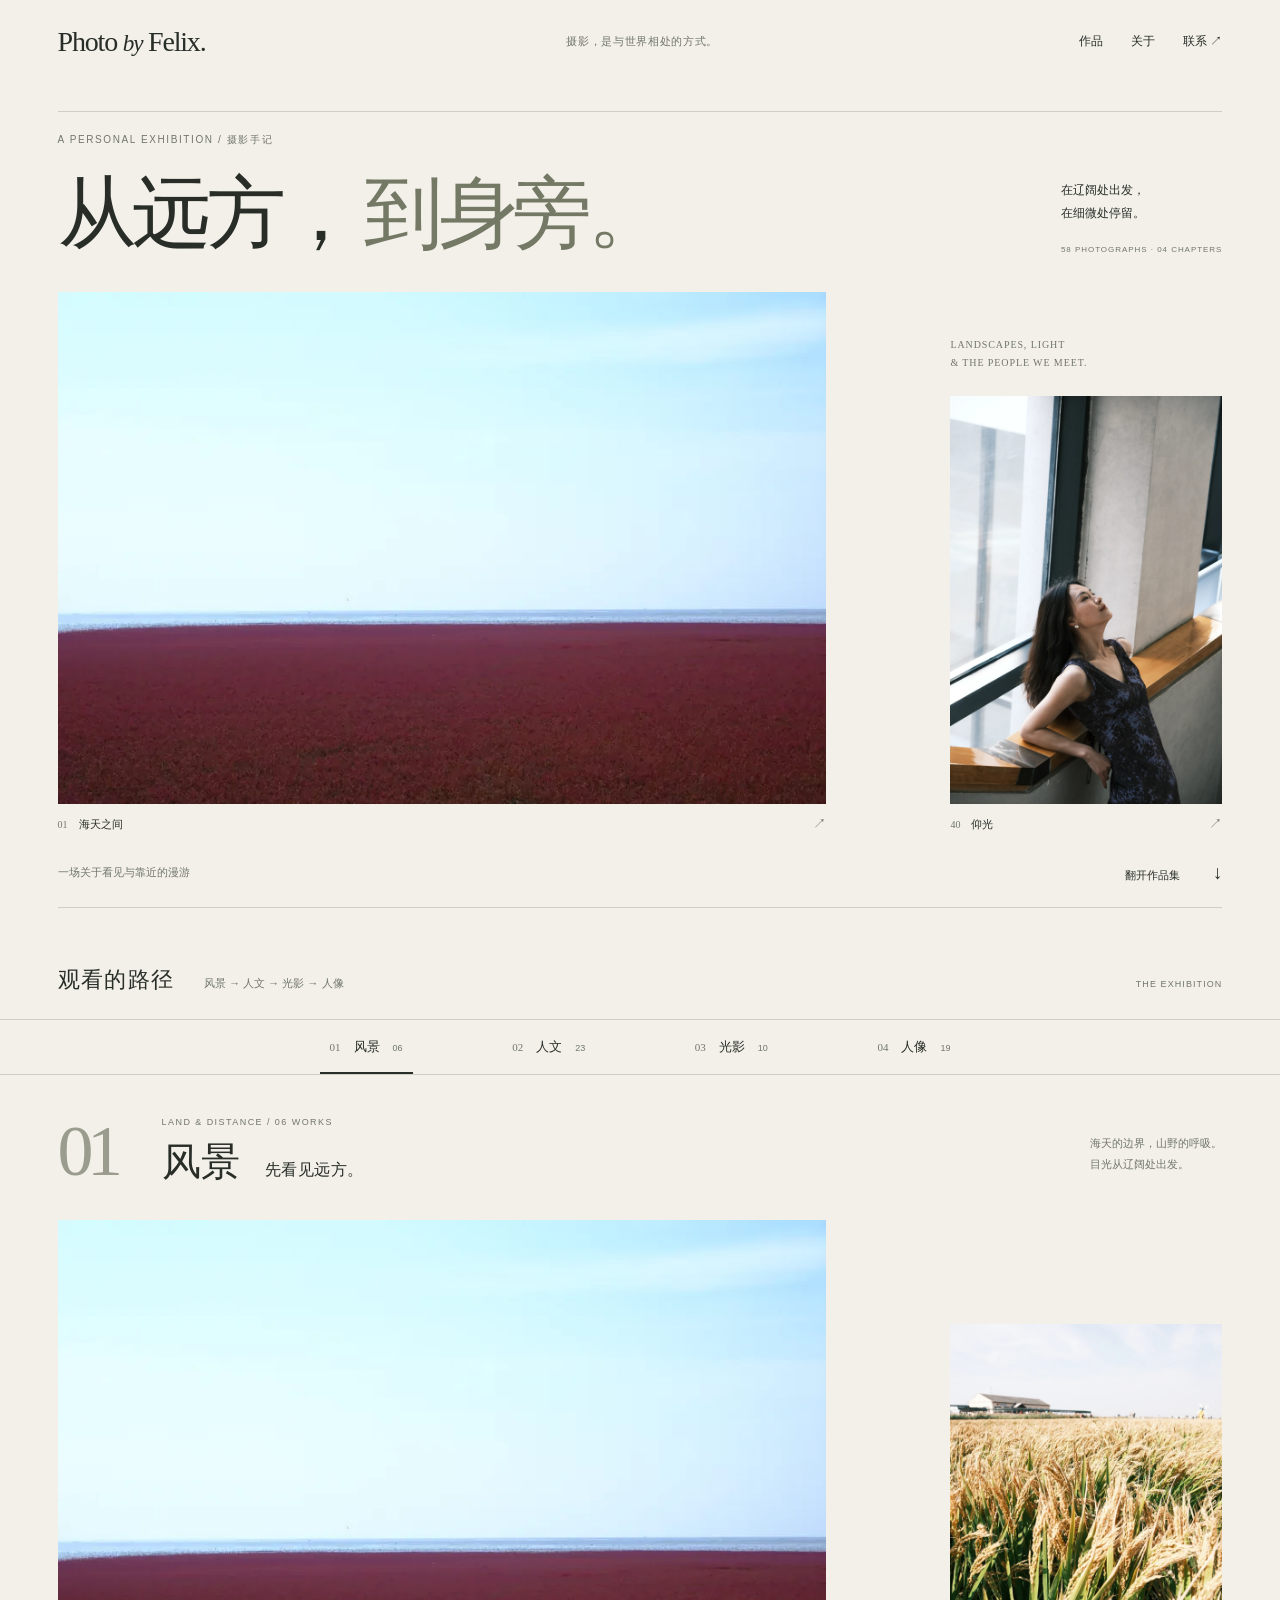
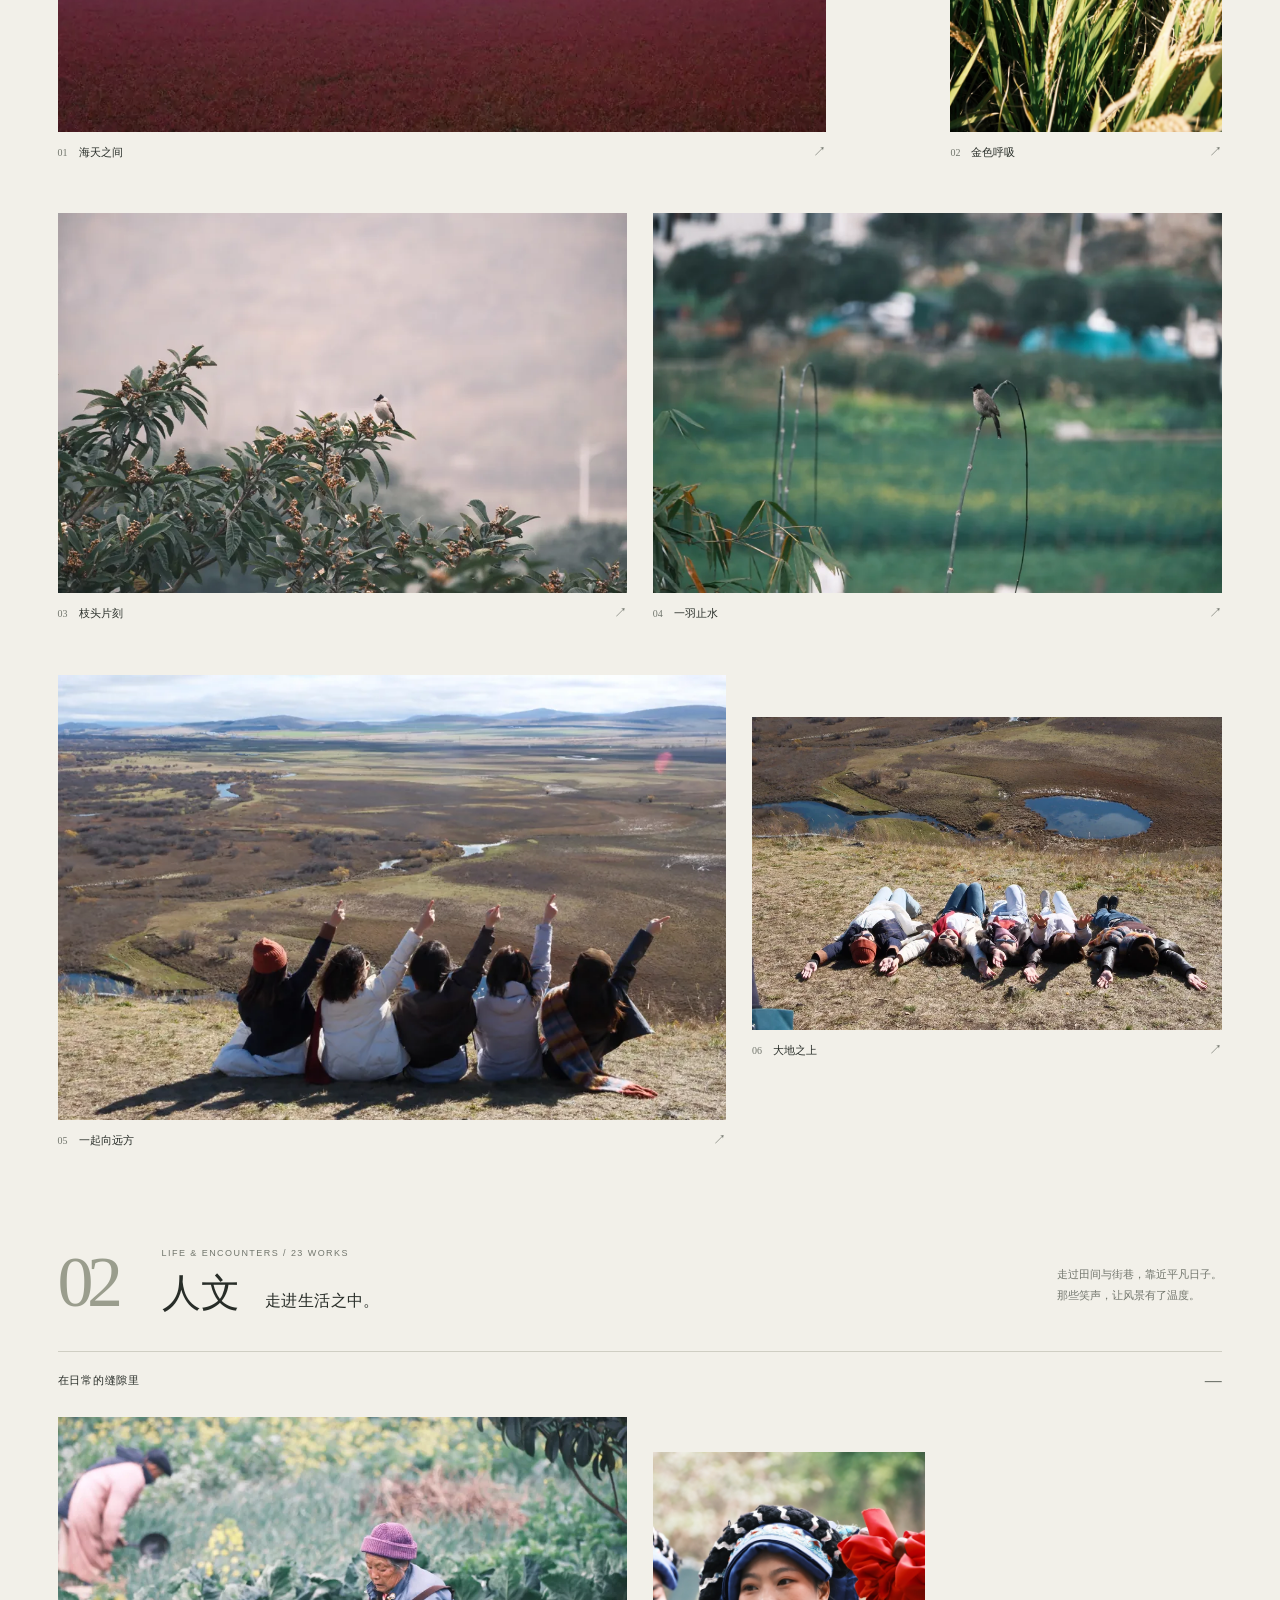
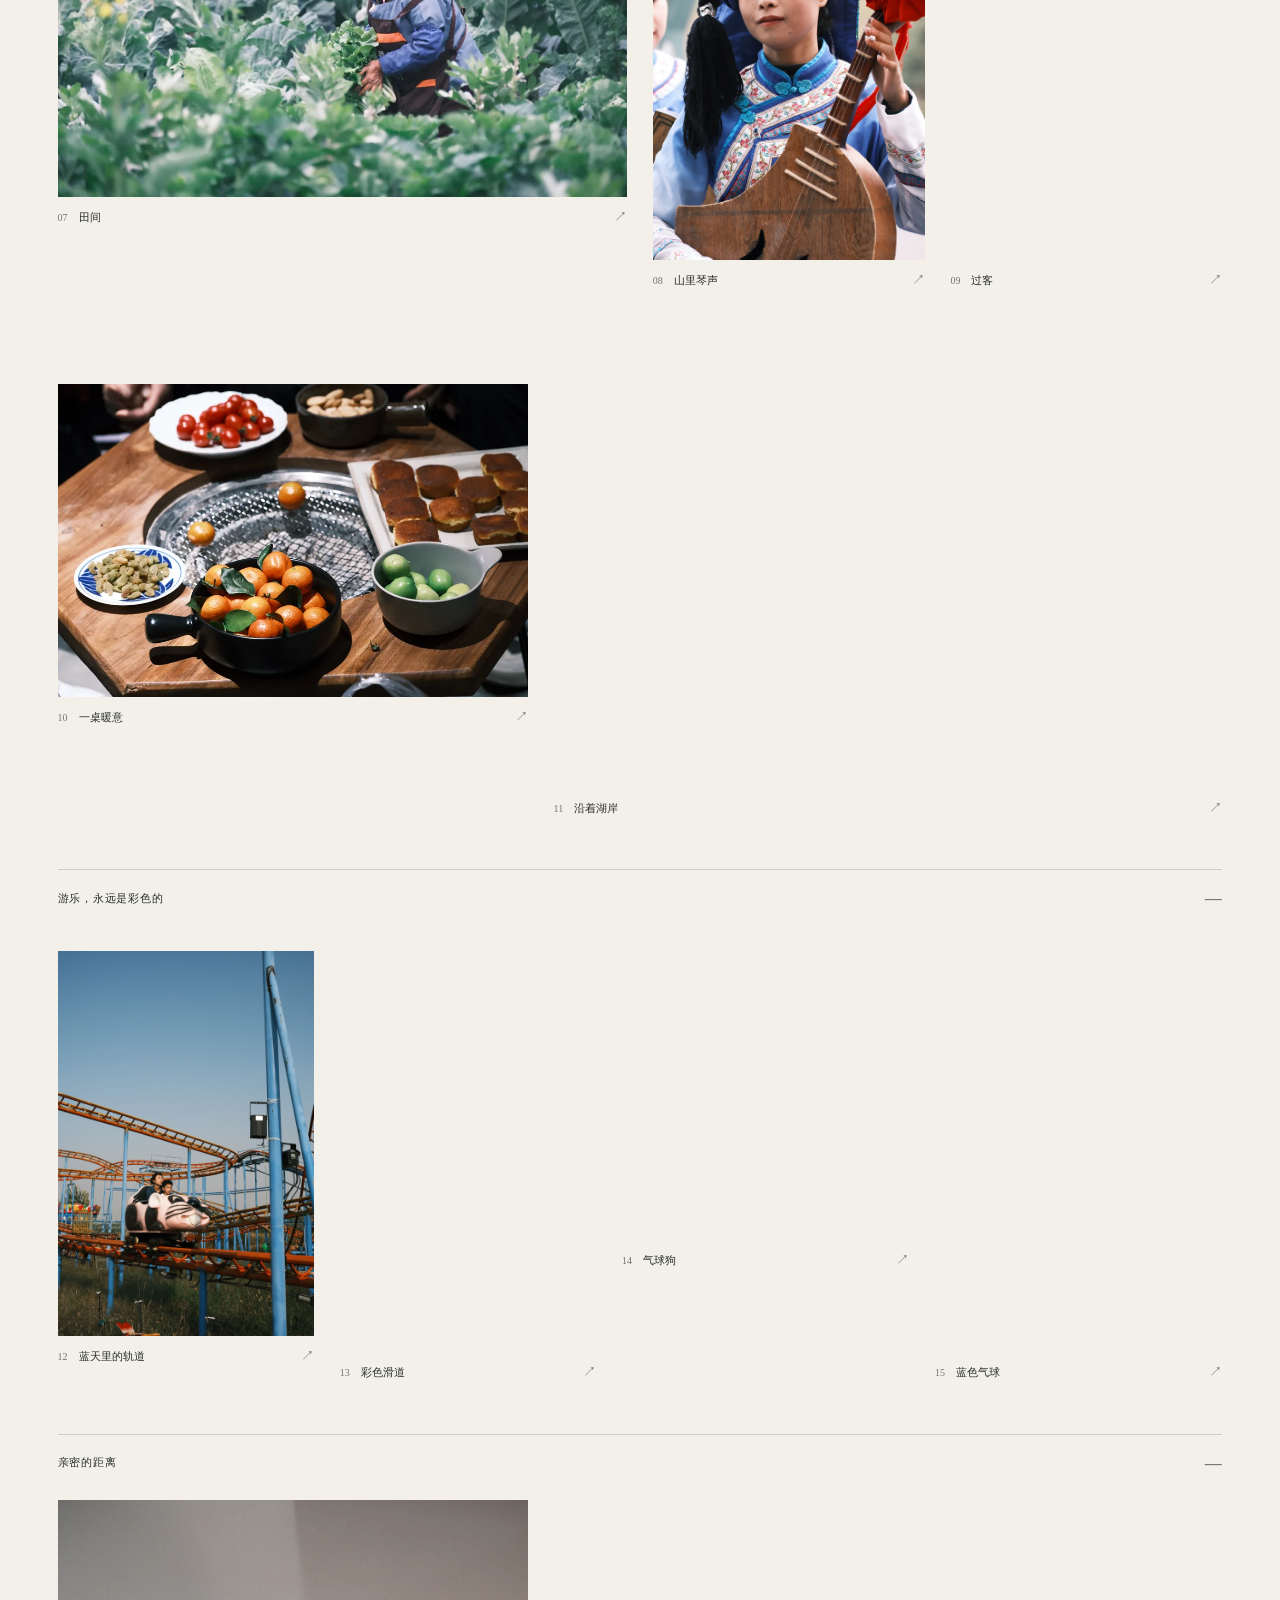
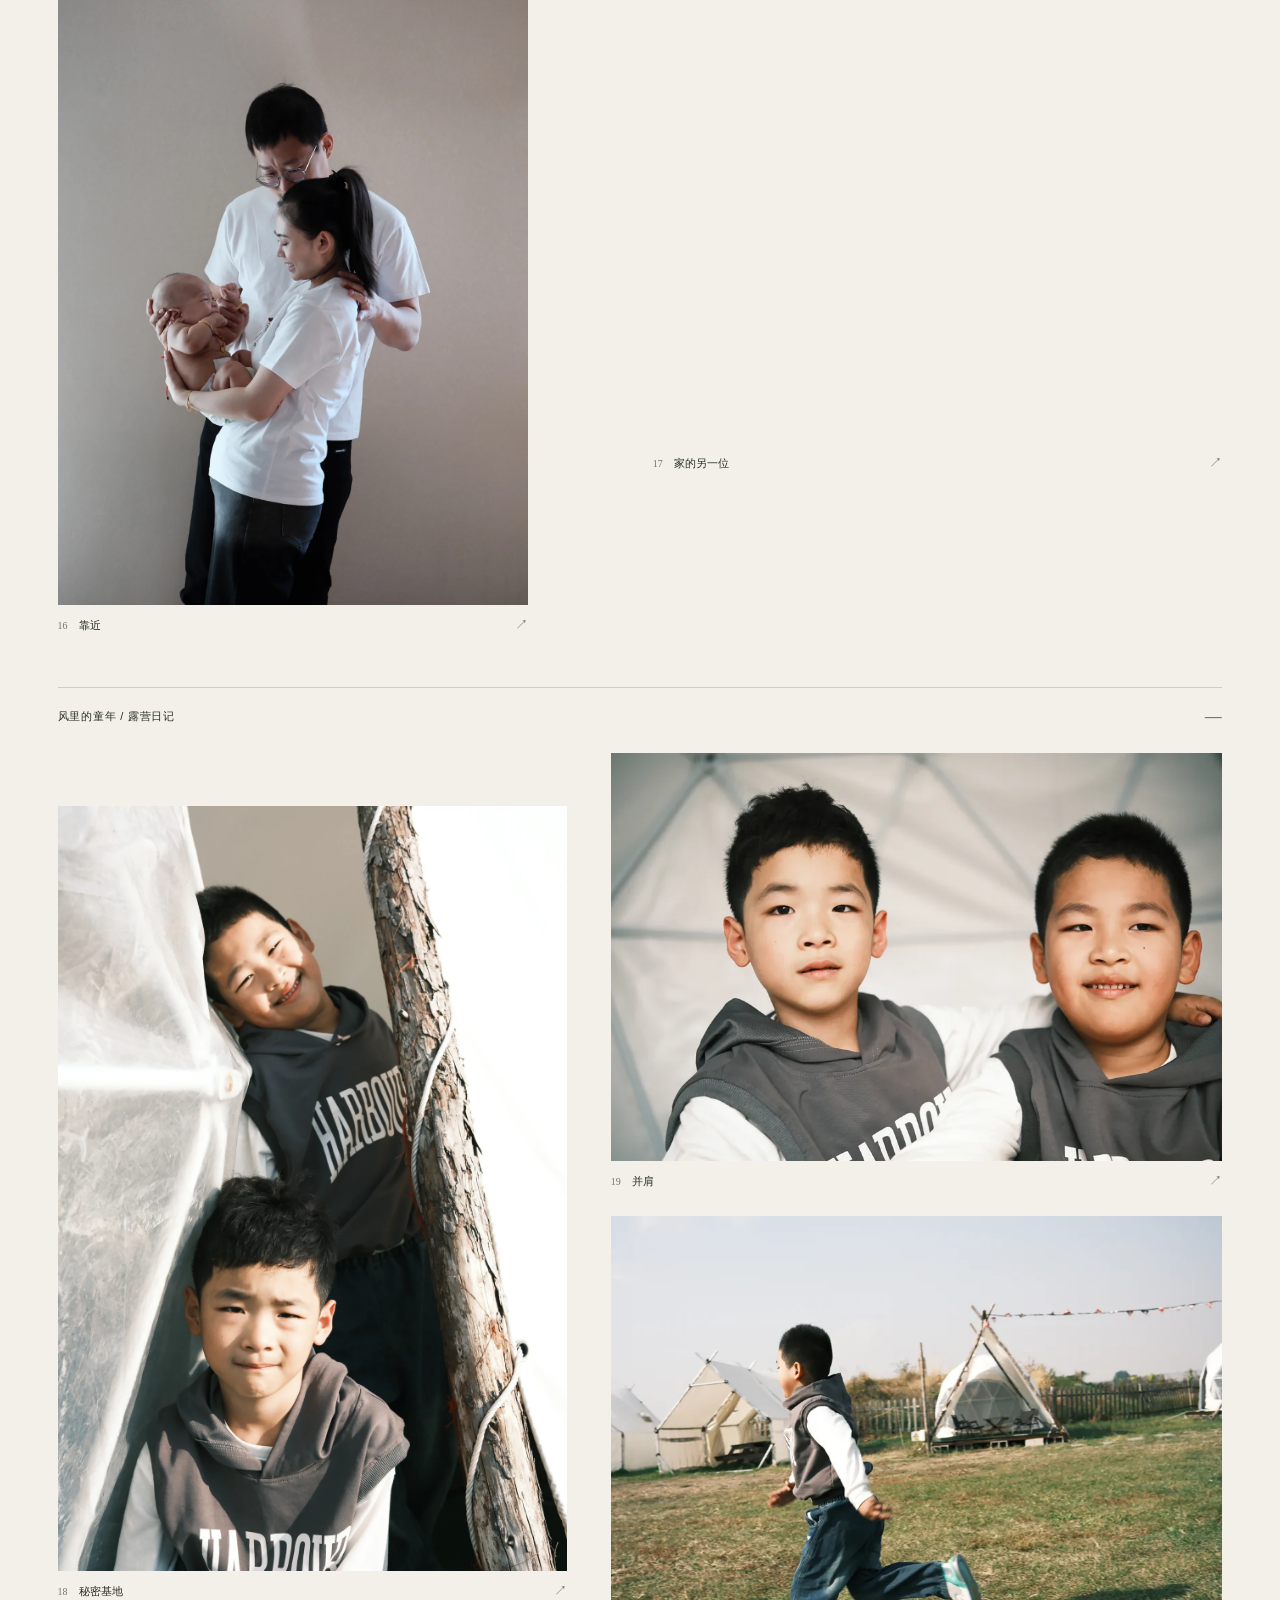
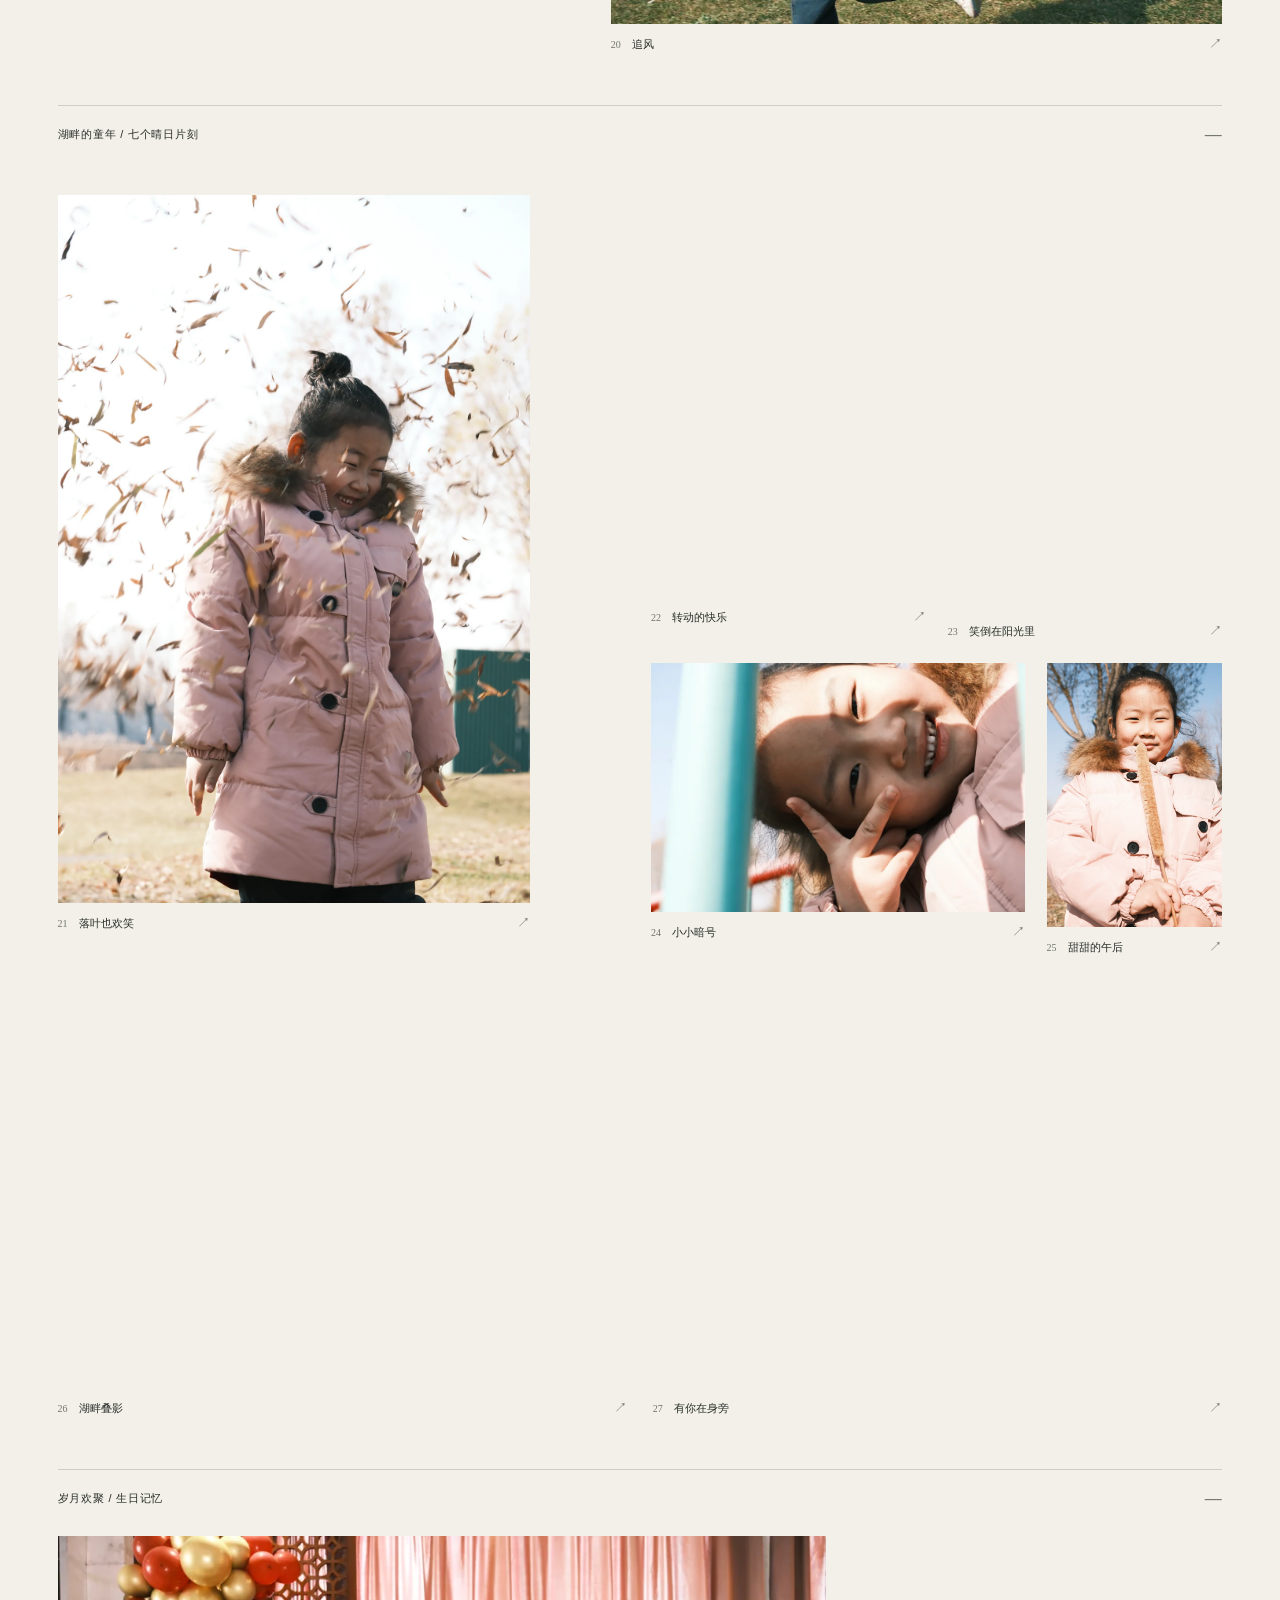
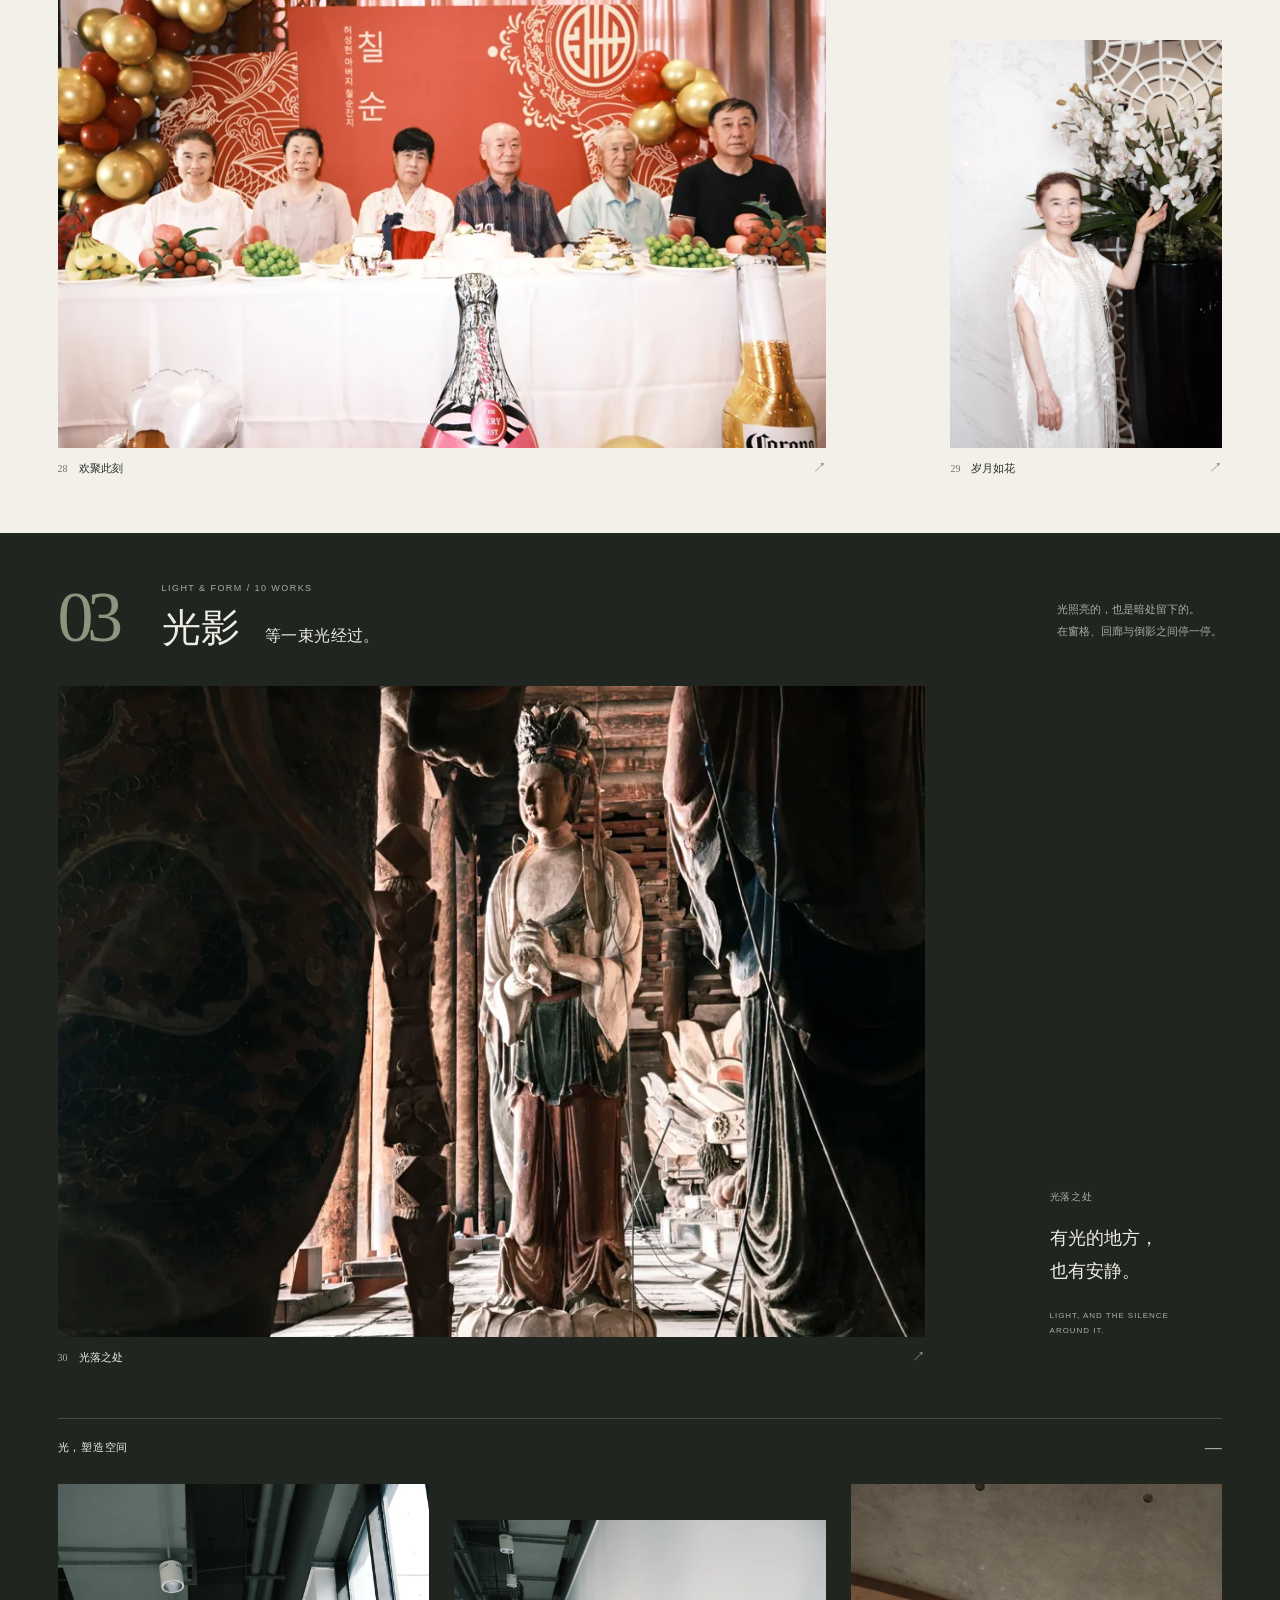
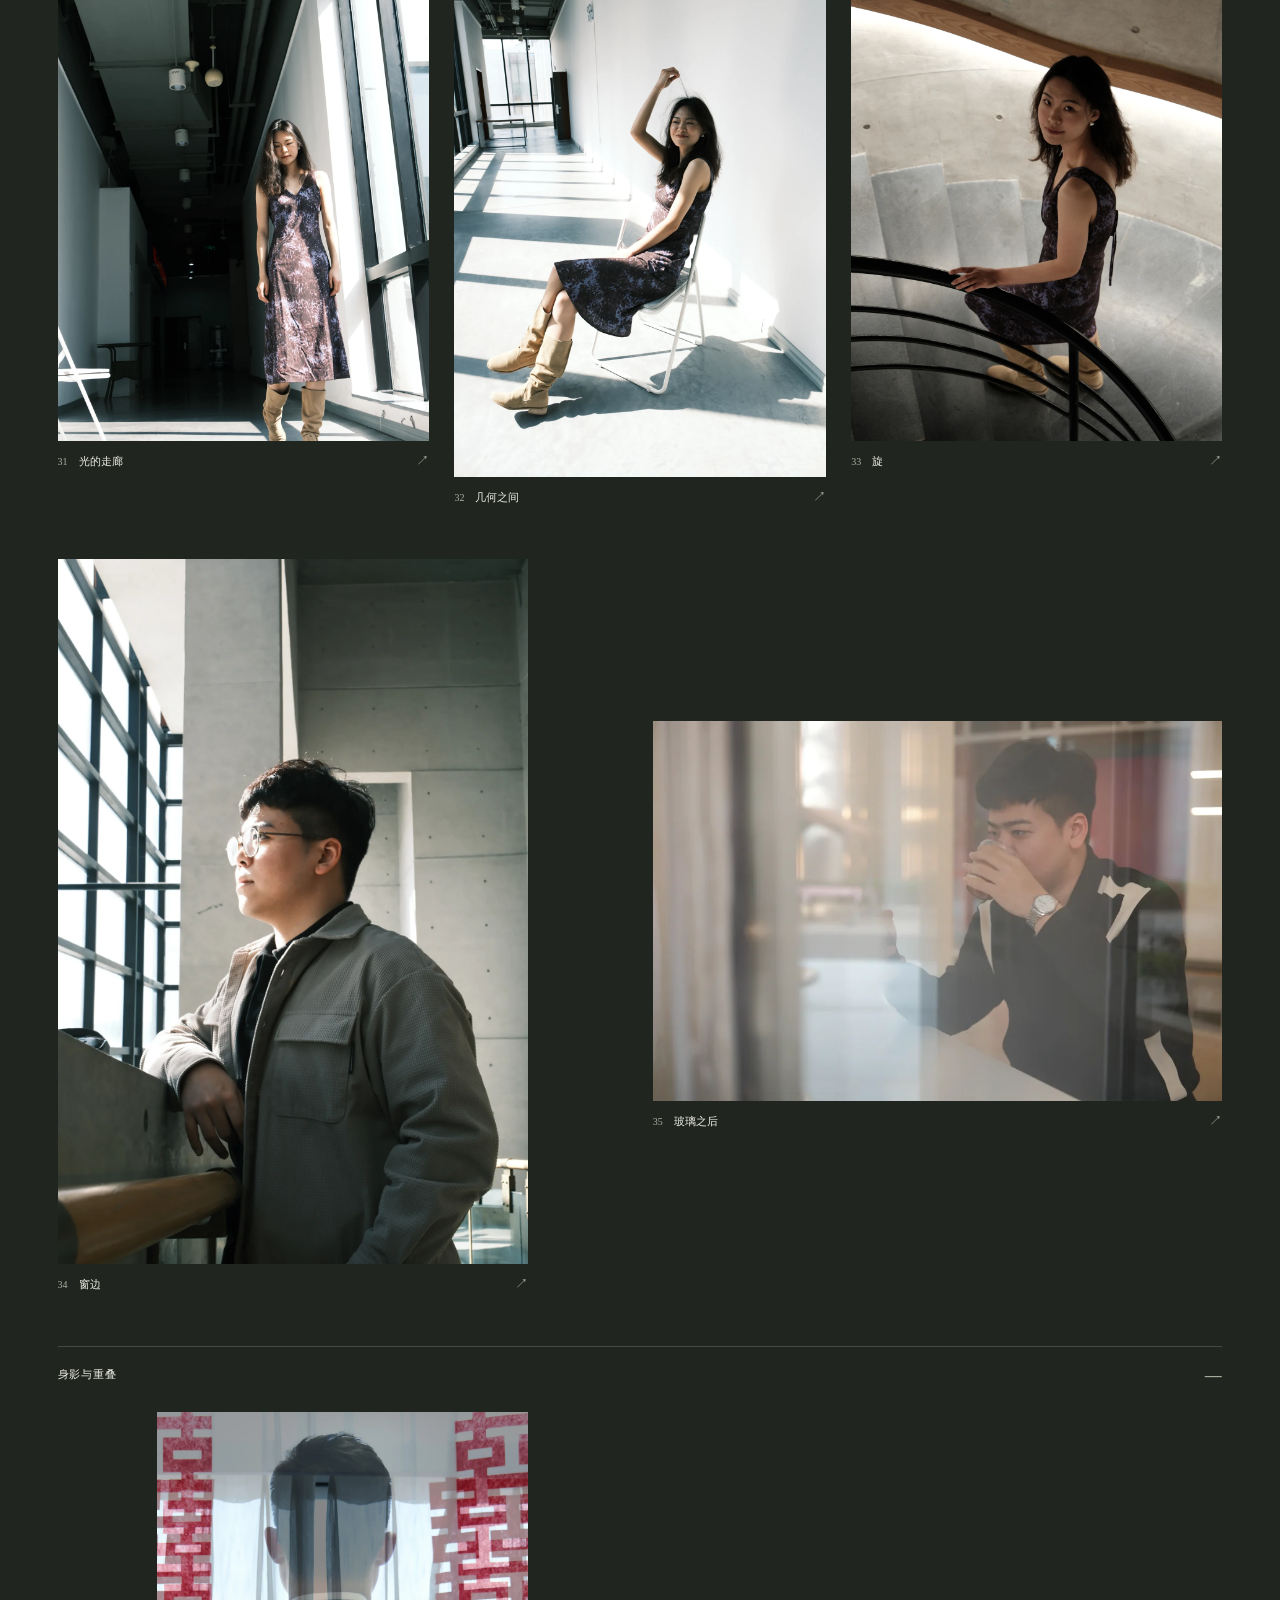
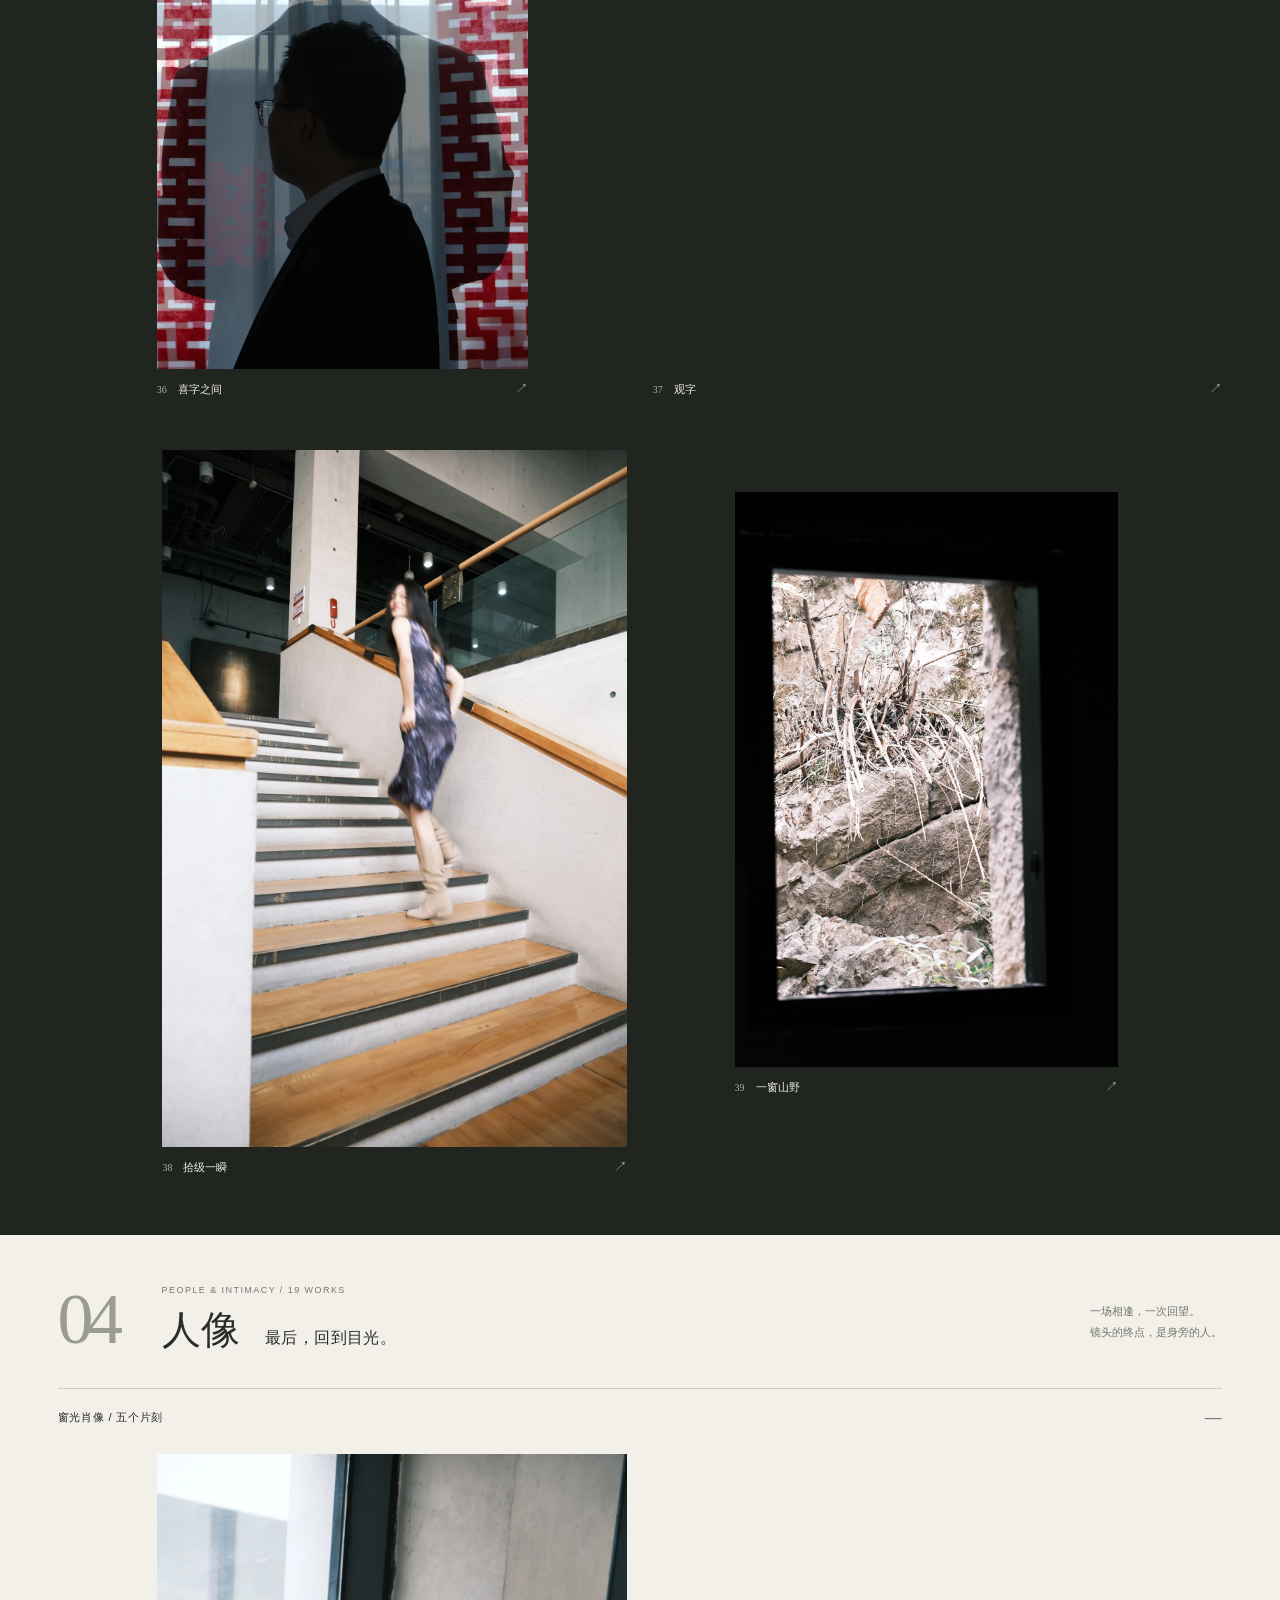
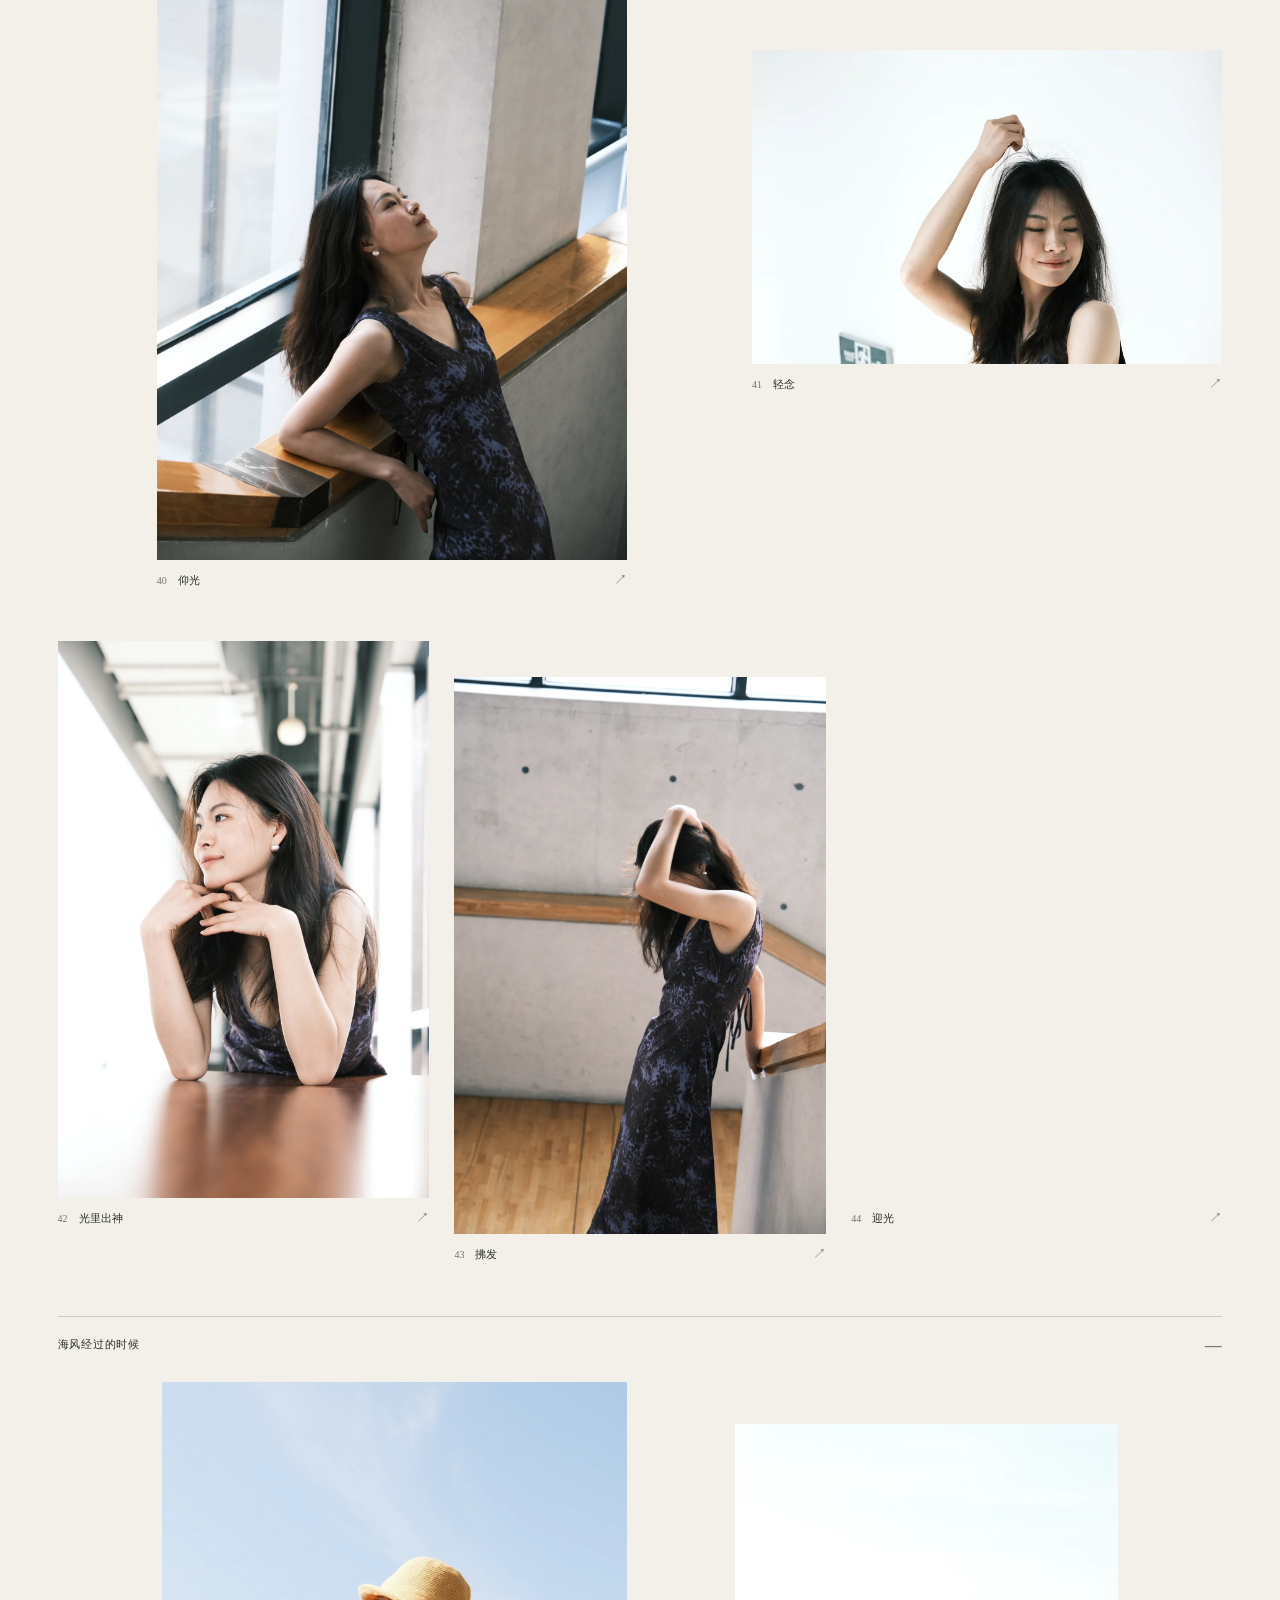
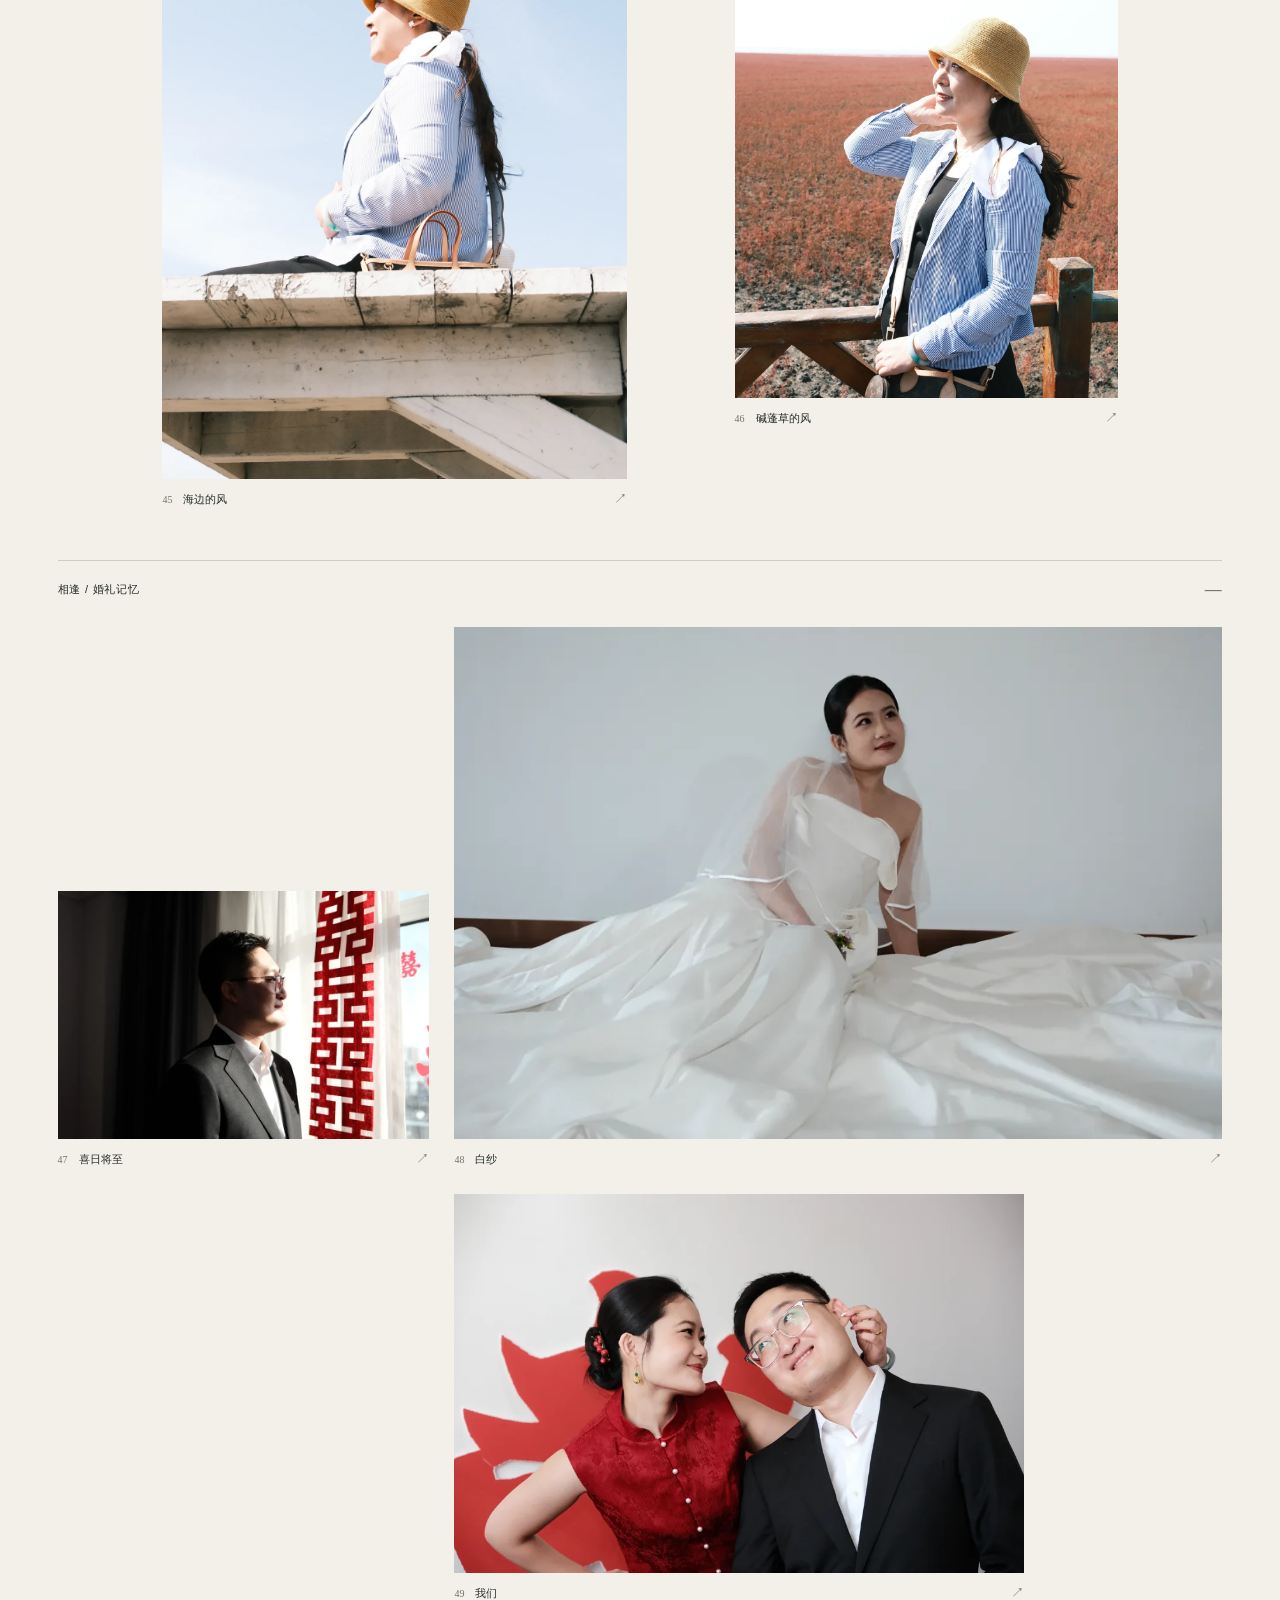
==== commit 15eff02d: "Arrange photography exhibition as editorial book spreads" ====
--- a/window-light/index.html
+++ b/window-light/index.html
@@ -3,26 +3,286 @@
 <head>
 <meta charset="utf-8"><meta name="viewport" content="width=device-width,initial-scale=1">
 <title>Photo by Felix — 从远方，到身旁</title>
-<meta name="description" content="Photo by Felix，Felix 的个人摄影作品集。旅途、自然人像与日常片段。拍摄与合作：liufei109@163.com。">
-<meta name="theme-color" content="#151714">
-<link rel="icon" type="image/svg+xml" href="data:image/svg+xml,%3Csvg xmlns='http://www.w3.org/2000/svg' viewBox='0 0 64 64'%3E%3Crect width='64' height='64' rx='12' fill='%2321211f'/%3E%3Cpath d='M18 47V17h28v6H25v7h16v6H25v11' fill='%23f7f7f5'/%3E%3C/svg%3E">
-<link rel="stylesheet" href="styles.css?v=20260922-1">
+<meta name="description" content="Felix 的个人摄影展：58 幅作品，沿着风景、人文、光影与人像，从远方走到身旁。拍摄与合作：liufei109@163.com。">
+<meta name="theme-color" content="#f2f0e9">
+<link rel="icon" type="image/svg+xml" href="data:image/svg+xml,%3Csvg xmlns='http://www.w3.org/2000/svg' viewBox='0 0 64 64'%3E%3Crect width='64' height='64' fill='%23282d28'/%3E%3Cpath d='M18 47V17h28v6H25v7h16v6H25v11' fill='%23f2f0e9'/%3E%3C/svg%3E">
+<link rel="stylesheet" href="styles.css?v=20260924-editorial">
 </head>
 <body>
-<a class="skip" href="#works">跳到作品</a>
-<div class="reading-progress" aria-hidden="true"></div>
-<header><a class="brand" href="#top">Photo <em>by</em> Felix<span>.</span></a><nav aria-label="主导航"><a href="#works">作品 <span>Works</span></a><a href="#about">关于 <span>About</span></a><a href="#contact">联系 ↗</a><a href="../">光影诗集 ↗</a></nav></header>
+<a class="skip" href="#works">跳到作品</a><div class="reading-progress" aria-hidden="true"></div>
+<header class="site-header"><a class="brand" href="#top">Photo <em>by</em> Felix.</a><p class="masthead-note">摄影，是与世界相处的方式。</p><nav aria-label="主导航"><a href="#works">作品</a><a href="#about">关于</a><a href="#contact">联系 ↗</a></nav></header>
 <main id="top">
-<section class="hero" aria-labelledby="site-title">
-<a class="hero-photo photo-link" href="images/03-1800.webp" data-photo="03" aria-label="全屏查看 光落之处"><img src="images/03-1800.webp" width="1800" height="1350" alt="寺院深处，一束侧光照亮造像，暗部形成天然画框。" fetchpriority="high"></a>
-<div class="hero-shade" aria-hidden="true"></div>
-<div class="hero-copy"><p class="eyebrow">PHOTO BY FELIX / A PERSONAL EXHIBITION</p><h1 id="site-title">从远方，<br><em>到身旁。</em></h1><p class="hero-subtitle">风景 / 人文 / 光影 / 人像 · 58 件摄影作品</p></div>
-<div class="hero-bottom"><a class="scroll-cue" href="#works"><span class="scroll-line" aria-hidden="true"></span>进入作品展 <span>SCROLL TO EXPLORE</span></a><a class="hero-caption photo-link" href="images/03-1800.webp" data-photo="03"><span>光落之处</span><span>VIEW PHOTOGRAPH <b aria-hidden="true">↗</b></span></a></div>
+<section class="cover" aria-labelledby="site-title">
+<div class="cover-heading"><div><p class="kicker">A personal exhibition / 摄影手记</p><h1 id="site-title">从远方，<em>到身旁。</em></h1></div><p class="cover-note">在辽阔处出发，<br>在细微处停留。<span>58 PHOTOGRAPHS · 04 CHAPTERS</span></p></div>
+<div class="cover-images"><figure class="cover-card horizontal" id="cover-01">
+<a class="photo-link" data-photo="01" href="images/01-1800.webp" aria-label="查看作品：海天之间"><img src="images/01-1800.webp" srcset="images/01-900.webp 900w, images/01-1800.webp 1800w" sizes="(max-width: 600px) 92vw, (max-width: 1000px) 65vw, 850px" width="7728" height="5152" alt="酒红色滩涂、蓝色海平线与大面积淡蓝天空。" fetchpriority="high" decoding="async"></a>
+<figcaption><span class="work-index">01</span><span>海天之间</span><span class="view-mark" aria-hidden="true">↗</span></figcaption></figure><div class="cover-aside"><p class="cover-side-note">LANDSCAPES, LIGHT<br>& THE PEOPLE WE MEET.</p><figure class="cover-card vertical" id="cover-23">
+<a class="photo-link" data-photo="23" href="images/23-window-1800.webp" aria-label="查看作品：仰光"><img src="images/23-window-1800.webp" srcset="images/23-window-900.webp 600w, images/23-window-1800.webp 1200w" sizes="(max-width: 600px) 92vw, (max-width: 1000px) 65vw, 850px" width="5152" height="7728" alt="女子倚在窗边的木扶手上仰望，明亮高窗、水泥墙与斜向线条围出安静的留白。" fetchpriority="high" decoding="async"></a>
+<figcaption><span class="work-index">40</span><span>仰光</span><span class="view-mark" aria-hidden="true">↗</span></figcaption></figure></div></div>
+<div class="cover-footer"><span>一场关于看见与靠近的漫游</span><a href="#works">翻开作品集 <span aria-hidden="true">↓</span></a></div>
 </section>
-<section id="works" class="works" aria-labelledby="works-title"><div class="exhibition-heading"><div><p class="kicker">THE EXHIBITION / 58 PHOTOGRAPHS</p><h2 id="works-title">从远方，到身旁。</h2></div><p>四个章节，一条观看的路径。<br>风景里的辽阔，生活里的温度，光影中的停留，以及人的目光。</p></div><nav class="chapter-nav" aria-label="展览章节"><a href="#landscape"><span>01</span>风景<small>06</small></a><a href="#human"><span>02</span>人文<small>23</small></a><a href="#light"><span>03</span>光影<small>10</small></a><a href="#portrait"><span>04</span>人像<small>19</small></a></nav><div id="gallery"><section class="exhibition-chapter" id="landscape" aria-labelledby="heading-landscape"><div class="chapter-heading"><div class="chapter-number">01</div><div><p class="kicker">LAND & DISTANCE · 06 WORKS</p><h3 id="heading-landscape">风景<span>先看见远方。</span></h3></div><p class="chapter-intro">从海天之间的色彩，到山野里的片刻停留。让目光在开阔处出发。</p></div><div class="photo-row"><figure class="work-card mobile-wide" style="--ratio:1.500000"><a class="photo-link" data-photo="01" href="images/01-1800.webp" aria-label="全屏查看 海天之间"><img src="images/01-900.webp" srcset="images/01-900.webp 900w, images/01-1800.webp 1800w" sizes="(max-width: 600px) 92vw, (max-width: 900px) 45vw, 40vw" width="7728" height="5152" alt="酒红色滩涂、蓝色海平线与大面积淡蓝天空。" loading="lazy" decoding="async"><span class="view-label" aria-hidden="true">↗</span></a><figcaption><span class="work-index">01</span><strong>海天之间</strong></figcaption></figure><figure class="work-card mobile-wide" style="--ratio:0.666667"><a class="photo-link" data-photo="25" href="images/25-exhibit-1800.webp" aria-label="全屏查看 金色呼吸"><img src="images/25-exhibit-900.webp" srcset="images/25-exhibit-900.webp 600w, images/25-exhibit-1800.webp 1200w" sizes="(max-width: 600px) 92vw, (max-width: 900px) 45vw, 40vw" width="5152" height="7728" alt="阳光穿过金色稻穗，近景的稻叶向天空伸展。" loading="lazy" decoding="async"><span class="view-label" aria-hidden="true">↗</span></a><figcaption><span class="work-index">02</span><strong>金色呼吸</strong></figcaption></figure></div><div class="photo-row"><figure class="work-card mobile-wide" style="--ratio:1.500000"><a class="photo-link" data-photo="04" href="images/04-1800.webp" aria-label="全屏查看 枝头片刻"><img src="images/04-900.webp" srcset="images/04-900.webp 900w, images/04-1800.webp 1800w" sizes="(max-width: 600px) 92vw, (max-width: 900px) 45vw, 40vw" width="3840" height="2560" alt="小鸟立于深绿色枝头，背后为柔和灰粉色山景散景。" loading="lazy" decoding="async"><span class="view-label" aria-hidden="true">↗</span></a><figcaption><span class="work-index">03</span><strong>枝头片刻</strong></figcaption></figure><figure class="work-card mobile-wide" style="--ratio:1.500000"><a class="photo-link" data-photo="27" href="images/27-exhibit-1800.webp" aria-label="全屏查看 一羽止水"><img src="images/27-exhibit-900.webp" srcset="images/27-exhibit-900.webp 900w, images/27-exhibit-1800.webp 1800w" sizes="(max-width: 600px) 92vw, (max-width: 900px) 45vw, 40vw" width="3840" height="2560" alt="水鸟停在细长枝头，倒影与岸边的绿色融为一体。" loading="lazy" decoding="async"><span class="view-label" aria-hidden="true">↗</span></a><figcaption><span class="work-index">04</span><strong>一羽止水</strong></figcaption></figure></div><div class="photo-row"><figure class="work-card mobile-wide" style="--ratio:1.500000"><a class="photo-link" data-photo="06" href="images/06-1800.webp" aria-label="全屏查看 一起向远方"><img src="images/06-900.webp" srcset="images/06-900.webp 900w, images/06-1800.webp 1800w" sizes="(max-width: 600px) 92vw, (max-width: 900px) 45vw, 40vw" width="3840" height="2560" alt="五位朋友在草坡上并肩坐着，举手指向开阔的河谷与远山。" loading="lazy" decoding="async"><span class="view-label" aria-hidden="true">↗</span></a><figcaption><span class="work-index">05</span><strong>一起向远方</strong></figcaption></figure><figure class="work-card mobile-wide" style="--ratio:1.500000"><a class="photo-link" data-photo="28" href="images/28-exhibit-1800.webp" aria-label="全屏查看 大地之上"><img src="images/28-exhibit-900.webp" srcset="images/28-exhibit-900.webp 900w, images/28-exhibit-1800.webp 1800w" sizes="(max-width: 600px) 92vw, (max-width: 900px) 45vw, 40vw" width="3840" height="2560" alt="朋友们躺在高处的草地上，远处的小湖嵌在起伏山野之间。" loading="lazy" decoding="async"><span class="view-label" aria-hidden="true">↗</span></a><figcaption><span class="work-index">06</span><strong>大地之上</strong></figcaption></figure></div></section><section class="exhibition-chapter" id="human" aria-labelledby="heading-human"><div class="chapter-heading"><div class="chapter-number">02</div><div><p class="kicker">LIFE & ENCOUNTERS · 23 WORKS</p><h3 id="heading-human">人文<span>走进生活之中。</span></h3></div><p class="chapter-intro">田间、街巷、湖岸与家。照片里的人与日常，让远方有了温度。</p></div><div class="photo-row"><figure class="work-card mobile-wide" style="--ratio:1.500000"><a class="photo-link" data-photo="17" href="images/17-1800.webp" aria-label="全屏查看 田间"><img src="images/17-900.webp" srcset="images/17-900.webp 900w, images/17-1800.webp 1800w" sizes="(max-width: 600px) 92vw, (max-width: 900px) 45vw, 40vw" width="3840" height="2560" alt="戴紫色毛线帽的长者在蔬菜田里采菜，另一位劳作者在后景。" loading="lazy" decoding="async"><span class="view-label" aria-hidden="true">↗</span></a><figcaption><span class="work-index">07</span><strong>田间</strong></figcaption></figure><figure class="work-card mobile-wide" style="--ratio:0.666667"><a class="photo-link" data-photo="29" href="images/29-exhibit-1800.webp" aria-label="全屏查看 山里琴声"><img src="images/29-exhibit-900.webp" srcset="images/29-exhibit-900.webp 600w, images/29-exhibit-1800.webp 1200w" sizes="(max-width: 600px) 92vw, (max-width: 900px) 45vw, 40vw" width="2560" height="3840" alt="身着传统服饰的演奏者抱着乐器，目光望向画面之外。" loading="lazy" decoding="async"><span class="view-label" aria-hidden="true">↗</span></a><figcaption><span class="work-index">08</span><strong>山里琴声</strong></figcaption></figure><figure class="work-card mobile-wide" style="--ratio:1.500000"><a class="photo-link" data-photo="30" href="images/30-exhibit-1800.webp" aria-label="全屏查看 过客"><img src="images/30-exhibit-900.webp" srcset="images/30-exhibit-900.webp 900w, images/30-exhibit-1800.webp 1800w" sizes="(max-width: 600px) 92vw, (max-width: 900px) 45vw, 40vw" width="3840" height="2560" alt="一只黄狗从石墙前走过，身体的暖色穿过灰色街道。" loading="lazy" decoding="async"><span class="view-label" aria-hidden="true">↗</span></a><figcaption><span class="work-index">09</span><strong>过客</strong></figcaption></figure></div><div class="photo-row"><figure class="work-card mobile-wide" style="--ratio:1.500000"><a class="photo-link" data-photo="18" href="images/18-1800.webp" aria-label="全屏查看 一桌暖意"><img src="images/18-900.webp" srcset="images/18-900.webp 900w, images/18-1800.webp 1800w" sizes="(max-width: 600px) 92vw, (max-width: 900px) 45vw, 40vw" width="3840" height="2560" alt="木桌上的柑橘、青果、番茄与糕点围绕金属烤盘。" loading="lazy" decoding="async"><span class="view-label" aria-hidden="true">↗</span></a><figcaption><span class="work-index">10</span><strong>一桌暖意</strong></figcaption></figure><figure class="work-card mobile-wide" style="--ratio:1.500000"><a class="photo-link" data-photo="12" href="images/12-1800.webp" aria-label="全屏查看 沿着湖岸"><img src="images/12-900.webp" srcset="images/12-900.webp 900w, images/12-1800.webp 1800w" sizes="(max-width: 600px) 92vw, (max-width: 900px) 45vw, 40vw" width="3840" height="2560" alt="树荫下，一位大人蹲在孩子身边指向湖面，石岸弯向前景。" loading="lazy" decoding="async"><span class="view-label" aria-hidden="true">↗</span></a><figcaption><span class="work-index">11</span><strong>沿着湖岸</strong></figcaption></figure></div><div class="photo-row"><figure class="work-card mobile-wide" style="--ratio:0.666667"><a class="photo-link" data-photo="14" href="images/14-1800.webp" aria-label="全屏查看 蓝天里的轨道"><img src="images/14-900.webp" srcset="images/14-900.webp 600w, images/14-1800.webp 1200w" sizes="(max-width: 600px) 92vw, (max-width: 900px) 45vw, 40vw" width="5152" height="7728" alt="母子乘坐粉色游乐车，橙色轨道和蓝色立柱交错，天空大幅留白。" loading="lazy" decoding="async"><span class="view-label" aria-hidden="true">↗</span></a><figcaption><span class="work-index">12</span><strong>蓝天里的轨道</strong></figcaption></figure><figure class="work-card mobile-wide" style="--ratio:1.500000"><a class="photo-link" data-photo="31" href="images/31-exhibit-1800.webp" aria-label="全屏查看 气球狗"><img src="images/31-exhibit-900.webp" srcset="images/31-exhibit-900.webp 900w, images/31-exhibit-1800.webp 1800w" sizes="(max-width: 600px) 92vw, (max-width: 900px) 45vw, 40vw" width="7728" height="5152" alt="女孩举着黄色气球造型，在户外阳光里微笑。" loading="lazy" decoding="async"><span class="view-label" aria-hidden="true">↗</span></a><figcaption><span class="work-index">13</span><strong>气球狗</strong></figcaption></figure><figure class="work-card mobile-wide" style="--ratio:0.666667"><a class="photo-link" data-photo="15" href="images/15-1800.webp" aria-label="全屏查看 彩色滑道"><img src="images/15-900.webp" srcset="images/15-900.webp 600w, images/15-1800.webp 1200w" sizes="(max-width: 600px) 92vw, (max-width: 900px) 45vw, 40vw" width="5152" height="7728" alt="孩子坐着滑圈经过彩色长滑道，重复斜线延伸出画面。" loading="lazy" decoding="async"><span class="view-label" aria-hidden="true">↗</span></a><figcaption><span class="work-index">14</span><strong>彩色滑道</strong></figcaption></figure></div><div class="photo-row"><figure class="work-card mobile-wide" style="--ratio:0.666667"><a class="photo-link" data-photo="11" href="images/11-1800.webp" aria-label="全屏查看 靠近"><img src="images/11-900.webp" srcset="images/11-900.webp 600w, images/11-1800.webp 1200w" sizes="(max-width: 600px) 92vw, (max-width: 900px) 45vw, 40vw" width="2560" height="3840" alt="柔和窗光下，穿白衫的父母一起抱着婴儿，暖灰墙面留出安静空间。" loading="lazy" decoding="async"><span class="view-label" aria-hidden="true">↗</span></a><figcaption><span class="work-index">15</span><strong>靠近</strong></figcaption></figure><figure class="work-card mobile-wide" style="--ratio:1.500000"><a class="photo-link" data-photo="13" href="images/13-1800.webp" aria-label="全屏查看 家的另一位"><img src="images/13-900.webp" srcset="images/13-900.webp 900w, images/13-1800.webp 1800w" sizes="(max-width: 600px) 92vw, (max-width: 900px) 45vw, 40vw" width="3840" height="2560" alt="沙发上，两位穿红衫的大人笑着抚摸一只狗。" loading="lazy" decoding="async"><span class="view-label" aria-hidden="true">↗</span></a><figcaption><span class="work-index">16</span><strong>家的另一位</strong></figcaption></figure><figure class="work-card mobile-wide" style="--ratio:1.500000"><a class="photo-link" data-photo="16" href="images/16-1800.webp" aria-label="全屏查看 蓝色气球"><img src="images/16-900.webp" srcset="images/16-900.webp 900w, images/16-1800.webp 1800w" sizes="(max-width: 600px) 92vw, (max-width: 900px) 45vw, 40vw" width="7728" height="5152" alt="蓝色气球小熊在天空前，远处白色帐篷和彩旗虚化。" loading="lazy" decoding="async"><span class="view-label" aria-hidden="true">↗</span></a><figcaption><span class="work-index">17</span><strong>蓝色气球</strong></figcaption></figure></div><p class="series-label" id="childhood">风里的童年 / 露营日记</p><div class="photo-row"><figure class="work-card mobile-wide" style="--ratio:1.500000"><a class="photo-link" data-photo="48" href="images/48-stories-1800.webp" aria-label="全屏查看 并肩"><img src="images/48-stories-900.webp" srcset="images/48-stories-900.webp 900w, images/48-stories-1800.webp 1800w" sizes="(max-width: 600px) 92vw, (max-width: 900px) 45vw, 40vw" width="7728" height="5152" alt="两个孩子在帐篷里靠在一起，望向镜头。" loading="lazy" decoding="async"><span class="view-label" aria-hidden="true">↗</span></a><figcaption><span class="work-index">18</span><strong>并肩</strong></figcaption></figure><figure class="work-card mobile-wide" style="--ratio:0.666667"><a class="photo-link" data-photo="49" href="images/49-stories-1800.webp" aria-label="全屏查看 秘密基地"><img src="images/49-stories-900.webp" srcset="images/49-stories-900.webp 600w, images/49-stories-1800.webp 1200w" sizes="(max-width: 600px) 92vw, (max-width: 900px) 45vw, 40vw" width="5152" height="7728" alt="孩子们从帐篷与树干之间探出脸，阳光照亮笑容。" loading="lazy" decoding="async"><span class="view-label" aria-hidden="true">↗</span></a><figcaption><span class="work-index">19</span><strong>秘密基地</strong></figcaption></figure><figure class="work-card mobile-wide" style="--ratio:1.500000"><a class="photo-link" data-photo="32" href="images/32-exhibit-1800.webp" aria-label="全屏查看 追风"><img src="images/32-exhibit-900.webp" srcset="images/32-exhibit-900.webp 900w, images/32-exhibit-1800.webp 1800w" sizes="(max-width: 600px) 92vw, (max-width: 900px) 45vw, 40vw" width="7728" height="5152" alt="孩子跑过营地草坪，帐篷和天空留在身后。" loading="lazy" decoding="async"><span class="view-label" aria-hidden="true">↗</span></a><figcaption><span class="work-index">20</span><strong>追风</strong></figcaption></figure></div><p class="series-label" id="lakeside">湖畔的童年 / 七个晴日片刻</p><div class="photo-row"><figure class="work-card " style="--ratio:0.666667"><a class="photo-link" data-photo="57" href="images/57-exhibit-1800.webp" aria-label="全屏查看 转动的快乐"><img src="images/57-exhibit-900.webp" srcset="images/57-exhibit-900.webp 600w, images/57-exhibit-1800.webp 1200w" sizes="(max-width: 600px) 92vw, (max-width: 900px) 45vw, 40vw" width="5152" height="7728" alt="女孩握着游乐设施的扶手，阳光中的笑容与流动的背景相映。" loading="lazy" decoding="async"><span class="view-label" aria-hidden="true">↗</span></a><figcaption><span class="work-index">21</span><strong>转动的快乐</strong></figcaption></figure><figure class="work-card " style="--ratio:0.666667"><a class="photo-link" data-photo="58" href="images/58-exhibit-1800.webp" aria-label="全屏查看 笑倒在阳光里"><img src="images/58-exhibit-900.webp" srcset="images/58-exhibit-900.webp 600w, images/58-exhibit-1800.webp 1200w" sizes="(max-width: 600px) 92vw, (max-width: 900px) 45vw, 40vw" width="5152" height="7728" alt="女孩躺在草地上笑着，身后的大人俯身望向镜头。" loading="lazy" decoding="async"><span class="view-label" aria-hidden="true">↗</span></a><figcaption><span class="work-index">22</span><strong>笑倒在阳光里</strong></figcaption></figure></div><div class="photo-row"><figure class="work-card mobile-wide" style="--ratio:1.500000"><a class="photo-link" data-photo="59" href="images/59-exhibit-1800.webp" aria-label="全屏查看 小小暗号"><img src="images/59-exhibit-900.webp" srcset="images/59-exhibit-900.webp 900w, images/59-exhibit-1800.webp 1800w" sizes="(max-width: 600px) 92vw, (max-width: 900px) 45vw, 40vw" width="7728" height="5152" alt="女孩在彩色栏杆旁侧头微笑，手指在脸颊前比出俏皮的手势。" loading="lazy" decoding="async"><span class="view-label" aria-hidden="true">↗</span></a><figcaption><span class="work-index">23</span><strong>小小暗号</strong></figcaption></figure><figure class="work-card " style="--ratio:0.666667"><a class="photo-link" data-photo="60" href="images/60-exhibit-1800.webp" aria-label="全屏查看 甜甜的午后"><img src="images/60-exhibit-900.webp" srcset="images/60-exhibit-900.webp 600w, images/60-exhibit-1800.webp 1200w" sizes="(max-width: 600px) 92vw, (max-width: 900px) 45vw, 40vw" width="5152" height="7728" alt="女孩捧着长条零食，粉色外套和笑脸沐浴在晴日里。" loading="lazy" decoding="async"><span class="view-label" aria-hidden="true">↗</span></a><figcaption><span class="work-index">24</span><strong>甜甜的午后</strong></figcaption></figure><figure class="work-card " style="--ratio:0.666667"><a class="photo-link" data-photo="61" href="images/61-exhibit-1800.webp" aria-label="全屏查看 落叶也欢笑"><img src="images/61-exhibit-900.webp" srcset="images/61-exhibit-900.webp 600w, images/61-exhibit-1800.webp 1200w" sizes="(max-width: 600px) 92vw, (max-width: 900px) 45vw, 40vw" width="5152" height="7728" alt="落叶在女孩身边飞舞，她闭起眼睛，笑着迎接这一阵秋意。" loading="lazy" decoding="async"><span class="view-label" aria-hidden="true">↗</span></a><figcaption><span class="work-index">25</span><strong>落叶也欢笑</strong></figcaption></figure></div><div class="photo-row"><figure class="work-card mobile-wide" style="--ratio:1.500000"><a class="photo-link" data-photo="62" href="images/62-exhibit-1800.webp" aria-label="全屏查看 湖畔叠影"><img src="images/62-exhibit-900.webp" srcset="images/62-exhibit-900.webp 900w, images/62-exhibit-1800.webp 1800w" sizes="(max-width: 600px) 92vw, (max-width: 900px) 45vw, 40vw" width="7728" height="5152" alt="女孩的侧影、湖面与拍摄者的影子层叠在一起，留下湖畔的共同记忆。" loading="lazy" decoding="async"><span class="view-label" aria-hidden="true">↗</span></a><figcaption><span class="work-index">26</span><strong>湖畔叠影</strong></figcaption></figure><figure class="work-card mobile-wide" style="--ratio:1.500000"><a class="photo-link" data-photo="63" href="images/63-exhibit-1800.webp" aria-label="全屏查看 有你在身旁"><img src="images/63-exhibit-900.webp" srcset="images/63-exhibit-900.webp 900w, images/63-exhibit-1800.webp 1800w" sizes="(max-width: 600px) 92vw, (max-width: 900px) 45vw, 40vw" width="7728" height="5152" alt="湖边长椅上，大人与女孩转过头相视而笑。" loading="lazy" decoding="async"><span class="view-label" aria-hidden="true">↗</span></a><figcaption><span class="work-index">27</span><strong>有你在身旁</strong></figcaption></figure></div><p class="series-label" id="celebrations">岁月欢聚 / 生日记忆</p><div class="photo-row"><figure class="work-card mobile-wide" style="--ratio:1.500000"><a class="photo-link" data-photo="52" href="images/52-stories-1800.webp" aria-label="全屏查看 欢聚此刻"><img src="images/52-stories-900.webp" srcset="images/52-stories-900.webp 900w, images/52-stories-1800.webp 1800w" sizes="(max-width: 600px) 92vw, (max-width: 900px) 45vw, 40vw" width="3840" height="2560" alt="生日宴上，亲友在红金色的布景前围坐合影。" loading="lazy" decoding="async"><span class="view-label" aria-hidden="true">↗</span></a><figcaption><span class="work-index">28</span><strong>欢聚此刻</strong></figcaption></figure><figure class="work-card mobile-wide" style="--ratio:0.666667"><a class="photo-link" data-photo="53" href="images/53-stories-1800.webp" aria-label="全屏查看 岁月如花"><img src="images/53-stories-900.webp" srcset="images/53-stories-900.webp 600w, images/53-stories-1800.webp 1200w" sizes="(max-width: 600px) 92vw, (max-width: 900px) 45vw, 40vw" width="2560" height="3840" alt="一位女士站在兰花旁微笑，白色衣裙与花朵相映。" loading="lazy" decoding="async"><span class="view-label" aria-hidden="true">↗</span></a><figcaption><span class="work-index">29</span><strong>岁月如花</strong></figcaption></figure></div></section><section class="exhibition-chapter" id="light" aria-labelledby="heading-light"><div class="chapter-heading"><div class="chapter-number">03</div><div><p class="kicker">LIGHT & FORM · 10 WORKS</p><h3 id="heading-light">光影<span>等一束光经过。</span></h3></div><p class="chapter-intro">窗格、回廊、玻璃与暗部。顺着光的方向，看空间如何留住一个身影。</p></div><div class="photo-row"><figure class="work-card mobile-wide" style="--ratio:1.333333"><a class="photo-link" data-photo="03" href="images/03-1800.webp" aria-label="全屏查看 光落之处"><img src="images/03-900.webp" srcset="images/03-900.webp 900w, images/03-1800.webp 1800w" sizes="(max-width: 600px) 92vw, (max-width: 900px) 45vw, 40vw" width="8036" height="6027" alt="暖侧光中的寺院造像，左右暗色雕像在近景形成天然取景框。" loading="lazy" decoding="async"><span class="view-label" aria-hidden="true">↗</span></a><figcaption><span class="work-index">30</span><strong>光落之处</strong></figcaption></figure><figure class="work-card " style="--ratio:0.666667"><a class="photo-link" data-photo="33" href="images/33-exhibit-1800.webp" aria-label="全屏查看 光的走廊"><img src="images/33-exhibit-900.webp" srcset="images/33-exhibit-900.webp 600w, images/33-exhibit-1800.webp 1200w" sizes="(max-width: 600px) 92vw, (max-width: 900px) 45vw, 40vw" width="5152" height="7728" alt="女子站在长廊窗边，明暗交界与高窗延伸出纵深。" loading="lazy" decoding="async"><span class="view-label" aria-hidden="true">↗</span></a><figcaption><span class="work-index">31</span><strong>光的走廊</strong></figcaption></figure><figure class="work-card " style="--ratio:0.666667"><a class="photo-link" data-photo="34" href="images/34-exhibit-1800.webp" aria-label="全屏查看 几何之间"><img src="images/34-exhibit-900.webp" srcset="images/34-exhibit-900.webp 600w, images/34-exhibit-1800.webp 1200w" sizes="(max-width: 600px) 92vw, (max-width: 900px) 45vw, 40vw" width="5152" height="7728" alt="女子坐在窗前的椅子上，窗格投影沿着地面铺开。" loading="lazy" decoding="async"><span class="view-label" aria-hidden="true">↗</span></a><figcaption><span class="work-index">32</span><strong>几何之间</strong></figcaption></figure></div><div class="photo-row"><figure class="work-card " style="--ratio:0.666667"><a class="photo-link" data-photo="35" href="images/35-exhibit-1800.webp" aria-label="全屏查看 旋"><img src="images/35-exhibit-900.webp" srcset="images/35-exhibit-900.webp 600w, images/35-exhibit-1800.webp 1200w" sizes="(max-width: 600px) 92vw, (max-width: 900px) 45vw, 40vw" width="5152" height="7728" alt="女子停在弧形楼梯扶手旁，曲线与一道侧光围住身影。" loading="lazy" decoding="async"><span class="view-label" aria-hidden="true">↗</span></a><figcaption><span class="work-index">33</span><strong>旋</strong></figcaption></figure><figure class="work-card " style="--ratio:0.666667"><a class="photo-link" data-photo="07" href="images/07-1800.webp" aria-label="全屏查看 窗边"><img src="images/07-900.webp" srcset="images/07-900.webp 600w, images/07-1800.webp 1200w" sizes="(max-width: 600px) 92vw, (max-width: 900px) 45vw, 40vw" width="5152" height="7728" alt="戴眼镜的男子靠在美术馆窗边，窗格和水泥墙围住侧脸。" loading="lazy" decoding="async"><span class="view-label" aria-hidden="true">↗</span></a><figcaption><span class="work-index">34</span><strong>窗边</strong></figcaption></figure><figure class="work-card mobile-wide" style="--ratio:1.500000"><a class="photo-link" data-photo="36" href="images/36-exhibit-1800.webp" aria-label="全屏查看 玻璃之后"><img src="images/36-exhibit-900.webp" srcset="images/36-exhibit-900.webp 900w, images/36-exhibit-1800.webp 1800w" sizes="(max-width: 600px) 92vw, (max-width: 900px) 45vw, 40vw" width="7728" height="5152" alt="男子坐在咖啡馆窗内，玻璃反光与侧脸叠在一起。" loading="lazy" decoding="async"><span class="view-label" aria-hidden="true">↗</span></a><figcaption><span class="work-index">35</span><strong>玻璃之后</strong></figcaption></figure></div><div class="photo-row"><figure class="work-card mobile-wide" style="--ratio:1.500000"><a class="photo-link" data-photo="37" href="images/37-exhibit-1800.webp" aria-label="全屏查看 观字"><img src="images/37-exhibit-900.webp" srcset="images/37-exhibit-900.webp 900w, images/37-exhibit-1800.webp 1800w" sizes="(max-width: 600px) 92vw, (max-width: 900px) 45vw, 40vw" width="5472" height="3648" alt="一位观众背对镜头读着墙上的书法，身体停在画框之间。" loading="lazy" decoding="async"><span class="view-label" aria-hidden="true">↗</span></a><figcaption><span class="work-index">36</span><strong>观字</strong></figcaption></figure><figure class="work-card mobile-wide" style="--ratio:0.666667"><a class="photo-link" data-photo="47" href="images/47-stories-1800.webp" aria-label="全屏查看 喜字之间"><img src="images/47-stories-900.webp" srcset="images/47-stories-900.webp 600w, images/47-stories-1800.webp 1200w" sizes="(max-width: 600px) 92vw, (max-width: 900px) 45vw, 40vw" width="3648" height="5472" alt="窗前新郎的背影与侧影层叠，红色喜字围住婚礼前的安静时刻。" loading="lazy" decoding="async"><span class="view-label" aria-hidden="true">↗</span></a><figcaption><span class="work-index">37</span><strong>喜字之间</strong></figcaption></figure></div><div class="photo-row"><figure class="work-card " style="--ratio:0.666667"><a class="photo-link" data-photo="64" href="images/64-exhibit-1800.webp" aria-label="全屏查看 拾级一瞬"><img src="images/64-exhibit-900.webp" srcset="images/64-exhibit-900.webp 600w, images/64-exhibit-1800.webp 1200w" sizes="(max-width: 600px) 92vw, (max-width: 900px) 45vw, 40vw" width="5152" height="7728" alt="女子在楼梯上回身，微微模糊的身影经过扶手与台阶的几何线条。" loading="lazy" decoding="async"><span class="view-label" aria-hidden="true">↗</span></a><figcaption><span class="work-index">38</span><strong>拾级一瞬</strong></figcaption></figure><figure class="work-card " style="--ratio:0.666667"><a class="photo-link" data-photo="68" href="images/68-exhibit-1800.webp" aria-label="全屏查看 一窗山野"><img src="images/68-exhibit-900.webp" srcset="images/68-exhibit-900.webp 600w, images/68-exhibit-1800.webp 1200w" sizes="(max-width: 600px) 92vw, (max-width: 900px) 45vw, 40vw" width="2560" height="3840" alt="暗室里的窗框圈住明亮的岩壁与枝条，窗外的山野成为一幅画。" loading="lazy" decoding="async"><span class="view-label" aria-hidden="true">↗</span></a><figcaption><span class="work-index">39</span><strong>一窗山野</strong></figcaption></figure></div></section><section class="exhibition-chapter" id="portrait" aria-labelledby="heading-portrait"><div class="chapter-heading"><div class="chapter-number">04</div><div><p class="kicker">PEOPLE & INTIMACY · 19 WORKS</p><h3 id="heading-portrait">人像<span>最后，回到目光。</span></h3></div><p class="chapter-intro">从一组完整的窗光肖像，到旅途、婚礼与家中的亲密片刻。</p></div><p class="series-label" id="portrait-series-0">窗光肖像 / 五个片刻</p><div class="photo-row"><figure class="work-card " style="--ratio:0.666667"><a class="photo-link" data-photo="02" href="images/02-guangli-1800.webp" aria-label="全屏查看 光里出神"><img src="images/02-guangli-900.webp" srcset="images/02-guangli-900.webp 600w, images/02-guangli-1800.webp 1200w" sizes="(max-width: 600px) 92vw, (max-width: 900px) 45vw, 40vw" width="5152" height="7728" alt="窗边自然光下，女子双手轻托下颌，侧望明亮的窗外，桌面映出柔和倒影。" loading="lazy" decoding="async"><span class="view-label" aria-hidden="true">↗</span></a><figcaption><span class="work-index">40</span><strong>光里出神</strong></figcaption></figure><figure class="work-card " style="--ratio:0.666667"><a class="photo-link" data-photo="23" href="images/23-window-1800.webp" aria-label="全屏查看 仰光"><img src="images/23-window-900.webp" srcset="images/23-window-900.webp 600w, images/23-window-1800.webp 1200w" sizes="(max-width: 600px) 92vw, (max-width: 900px) 45vw, 40vw" width="5152" height="7728" alt="女子倚在窗边的木扶手上仰望，明亮高窗、水泥墙与斜向线条围出安静的留白。" loading="lazy" decoding="async"><span class="view-label" aria-hidden="true">↗</span></a><figcaption><span class="work-index">41</span><strong>仰光</strong></figcaption></figure><figure class="work-card mobile-wide" style="--ratio:0.666667"><a class="photo-link" data-photo="20" href="images/20-window-1800.webp" aria-label="全屏查看 拂发"><img src="images/20-window-900.webp" srcset="images/20-window-900.webp 600w, images/20-window-1800.webp 1200w" sizes="(max-width: 600px) 92vw, (max-width: 900px) 45vw, 40vw" width="5152" height="7728" alt="女子在水泥楼梯间低头抬手拂发，木扶手与手臂形成交错的线条。" loading="lazy" decoding="async"><span class="view-label" aria-hidden="true">↗</span></a><figcaption><span class="work-index">42</span><strong>拂发</strong></figcaption></figure></div><div class="photo-row"><figure class="work-card mobile-wide" style="--ratio:0.666667"><a class="photo-link" data-photo="21" href="images/21-window-1800.webp" aria-label="全屏查看 迎光"><img src="images/21-window-900.webp" srcset="images/21-window-900.webp 600w, images/21-window-1800.webp 1200w" sizes="(max-width: 600px) 92vw, (max-width: 900px) 45vw, 40vw" width="5152" height="7728" alt="女子站在高窗前，抬手轻掩唇边，窗框与地面投影交织成几何线条。" loading="lazy" decoding="async"><span class="view-label" aria-hidden="true">↗</span></a><figcaption><span class="work-index">43</span><strong>迎光</strong></figcaption></figure><figure class="work-card mobile-wide" style="--ratio:1.500000"><a class="photo-link" data-photo="22" href="images/22-window-1800.webp" aria-label="全屏查看 轻念"><img src="images/22-window-900.webp" srcset="images/22-window-900.webp 900w, images/22-window-1800.webp 1800w" sizes="(max-width: 600px) 92vw, (max-width: 900px) 45vw, 40vw" width="7728" height="5152" alt="白色背景前，女子抬手轻捻发丝、垂眸微笑，画面保留开阔留白。" loading="lazy" decoding="async"><span class="view-label" aria-hidden="true">↗</span></a><figcaption><span class="work-index">44</span><strong>轻念</strong></figcaption></figure></div><p class="series-label" id="portrait-series-2">相逢 / 旅途与婚礼</p><div class="photo-row"><figure class="work-card " style="--ratio:0.666667"><a class="photo-link" data-photo="05" href="images/05-1800.webp" aria-label="全屏查看 海边的风"><img src="images/05-900.webp" srcset="images/05-900.webp 600w, images/05-1800.webp 1200w" sizes="(max-width: 600px) 92vw, (max-width: 900px) 45vw, 40vw" width="3648" height="5472" alt="戴草帽的女子侧坐在白色木平台上，背后是干净的浅蓝天空。" loading="lazy" decoding="async"><span class="view-label" aria-hidden="true">↗</span></a><figcaption><span class="work-index">45</span><strong>海边的风</strong></figcaption></figure><figure class="work-card " style="--ratio:0.666667"><a class="photo-link" data-photo="38" href="images/38-exhibit-1800.webp" aria-label="全屏查看 碱蓬草的风"><img src="images/38-exhibit-900.webp" srcset="images/38-exhibit-900.webp 600w, images/38-exhibit-1800.webp 1200w" sizes="(max-width: 600px) 92vw, (max-width: 900px) 45vw, 40vw" width="5152" height="7728" alt="戴草帽的女子坐在红色滩涂前，海风拂过衣袖。" loading="lazy" decoding="async"><span class="view-label" aria-hidden="true">↗</span></a><figcaption><span class="work-index">46</span><strong>碱蓬草的风</strong></figcaption></figure><figure class="work-card mobile-wide" style="--ratio:1.500000"><a class="photo-link" data-photo="08" href="images/08-1800.webp" aria-label="全屏查看 喜日将至"><img src="images/08-900.webp" srcset="images/08-900.webp 900w, images/08-1800.webp 1800w" sizes="(max-width: 600px) 92vw, (max-width: 900px) 45vw, 40vw" width="7728" height="5152" alt="新郎站在贴着红色双喜剪纸的窗前，侧脸被自然阳光照亮。" loading="lazy" decoding="async"><span class="view-label" aria-hidden="true">↗</span></a><figcaption><span class="work-index">47</span><strong>喜日将至</strong></figcaption></figure></div><div class="photo-row"><figure class="work-card mobile-wide" style="--ratio:1.500000"><a class="photo-link" data-photo="09" href="images/09-1800.webp" aria-label="全屏查看 白纱"><img src="images/09-900.webp" srcset="images/09-900.webp 900w, images/09-1800.webp 1800w" sizes="(max-width: 600px) 92vw, (max-width: 900px) 45vw, 40vw" width="7728" height="5152" alt="白纱新娘侧坐，长裙向画面左侧和前景铺开，望向右上。" loading="lazy" decoding="async"><span class="view-label" aria-hidden="true">↗</span></a><figcaption><span class="work-index">48</span><strong>白纱</strong></figcaption></figure><figure class="work-card mobile-wide" style="--ratio:1.500000"><a class="photo-link" data-photo="39" href="images/39-exhibit-1800.webp" aria-label="全屏查看 我们"><img src="images/39-exhibit-900.webp" srcset="images/39-exhibit-900.webp 900w, images/39-exhibit-1800.webp 1800w" sizes="(max-width: 600px) 92vw, (max-width: 900px) 45vw, 40vw" width="7728" height="5152" alt="一对新人靠在一起笑着，红色礼服映衬轻松的神情。" loading="lazy" decoding="async"><span class="view-label" aria-hidden="true">↗</span></a><figcaption><span class="work-index">49</span><strong>我们</strong></figcaption></figure></div><p class="series-label" id="travel-portraits">在路上的笑容 / 草原与花田</p><div class="photo-row"><figure class="work-card " style="--ratio:0.666667"><a class="photo-link" data-photo="56" href="images/56-exhibit-1800.webp" aria-label="全屏查看 风过旷野"><img src="images/56-exhibit-900.webp" srcset="images/56-exhibit-900.webp 600w, images/56-exhibit-1800.webp 1200w" sizes="(max-width: 600px) 92vw, (max-width: 900px) 45vw, 40vw" width="2560" height="3840" alt="女子站在草原栈道旁，逆光照亮发梢，远处河流蜿蜒向地平线。" loading="lazy" decoding="async"><span class="view-label" aria-hidden="true">↗</span></a><figcaption><span class="work-index">50</span><strong>风过旷野</strong></figcaption></figure><figure class="work-card " style="--ratio:0.666667"><a class="photo-link" data-photo="65" href="images/65-exhibit-1800.webp" aria-label="全屏查看 花田合影"><img src="images/65-exhibit-900.webp" srcset="images/65-exhibit-900.webp 600w, images/65-exhibit-1800.webp 1200w" sizes="(max-width: 600px) 92vw, (max-width: 900px) 45vw, 40vw" width="2560" height="3840" alt="两人在黄色花田里并肩，大朵笑脸气球在身后绽开。" loading="lazy" decoding="async"><span class="view-label" aria-hidden="true">↗</span></a><figcaption><span class="work-index">51</span><strong>花田合影</strong></figcaption></figure><figure class="work-card mobile-wide" style="--ratio:0.666667"><a class="photo-link" data-photo="67" href="images/67-exhibit-1800.webp" aria-label="全屏查看 笑成一朵花"><img src="images/67-exhibit-900.webp" srcset="images/67-exhibit-900.webp 600w, images/67-exhibit-1800.webp 1200w" sizes="(max-width: 600px) 92vw, (max-width: 900px) 45vw, 40vw" width="2560" height="3840" alt="女子举着笑脸花朵气球大笑，花田和远山留在身后。" loading="lazy" decoding="async"><span class="view-label" aria-hidden="true">↗</span></a><figcaption><span class="work-index">52</span><strong>笑成一朵花</strong></figcaption></figure></div><div class="family-heading" id="family"><div><p class="kicker">A FAMILY STORY / 06 WORKS</p><h4>家的温度</h4></div><p>从怀抱里的小小世界，到一家人的团圆。<br>把平凡日子里的亲密，留在照片里。</p></div><div class="photo-row"><figure class="work-card mobile-wide" style="--ratio:0.666667"><a class="photo-link" data-photo="41" href="images/41-family-1800.webp" aria-label="全屏查看 一起长大"><img src="images/41-family-900.webp" srcset="images/41-family-900.webp 600w, images/41-family-1800.webp 1200w" sizes="(max-width: 600px) 92vw, (max-width: 900px) 45vw, 40vw" width="2560" height="3840" alt="父母靠在宝宝身后微笑，明亮的窗光落在一家三口身上。" loading="lazy" decoding="async"><span class="view-label" aria-hidden="true">↗</span></a><figcaption><span class="work-index">53</span><strong>一起长大</strong></figcaption></figure><figure class="work-card mobile-wide" style="--ratio:1.500000"><a class="photo-link" data-photo="54" href="images/54-family-1800.webp" aria-label="全屏查看 满堂笑语"><img src="images/54-family-900.webp" srcset="images/54-family-900.webp 900w, images/54-family-1800.webp 1800w" sizes="(max-width: 600px) 92vw, (max-width: 900px) 45vw, 40vw" width="3840" height="2560" alt="一家人身穿红衣围坐在沙发上，笑着望向怀中的宝宝。" loading="lazy" decoding="async"><span class="view-label" aria-hidden="true">↗</span></a><figcaption><span class="work-index">54</span><strong>满堂笑语</strong></figcaption></figure></div><div class="photo-row"><figure class="work-card mobile-wide" style="--ratio:1.500000"><a class="photo-link" data-photo="43" href="images/43-family-1800.webp" aria-label="全屏查看 掌心的世界"><img src="images/43-family-900.webp" srcset="images/43-family-900.webp 900w, images/43-family-1800.webp 1800w" sizes="(max-width: 600px) 92vw, (max-width: 900px) 45vw, 40vw" width="3840" height="2560" alt="父亲托着宝宝，窗边的玩具吸引着孩子的目光。" loading="lazy" decoding="async"><span class="view-label" aria-hidden="true">↗</span></a><figcaption><span class="work-index">55</span><strong>掌心的世界</strong></figcaption></figure><figure class="work-card mobile-wide" style="--ratio:1.500208"><a class="photo-link" data-photo="55" href="images/55-family-1800.webp" aria-label="全屏查看 举起晴天"><img src="images/55-family-900.webp" srcset="images/55-family-900.webp 900w, images/55-family-1800.webp 1800w" sizes="(max-width: 600px) 92vw, (max-width: 900px) 45vw, 40vw" width="3608" height="2405" alt="妈妈微笑着将宝宝举起，轻快的动作留下亲密的瞬间。" loading="lazy" decoding="async"><span class="view-label" aria-hidden="true">↗</span></a><figcaption><span class="work-index">56</span><strong>举起晴天</strong></figcaption></figure></div><p class="series-label">家庭手记 / 两幅拼贴</p><div class="photo-row family-pair"><figure class="work-card " style="--ratio:0.666667"><a class="photo-link" data-photo="45" href="images/45-family-1800.webp" aria-label="全屏查看 小小瞌睡"><img src="images/45-family-900.webp" srcset="images/45-family-900.webp 600w, images/45-family-1800.webp 1200w" sizes="(max-width: 600px) 92vw, (max-width: 900px) 45vw, 40vw" width="2560" height="3840" alt="宝宝打哈欠的瞬间，组成暖色背景上的趣味拼贴。" loading="lazy" decoding="async"><span class="view-label" aria-hidden="true">↗</span></a><figcaption><span class="work-index">57</span><strong>小小瞌睡</strong></figcaption></figure><figure class="work-card " style="--ratio:0.389542"><a class="photo-link" data-photo="46" href="images/46-family-1800.webp" aria-label="全屏查看 家有伙伴"><img src="images/46-family-900.webp" srcset="images/46-family-900.webp 351w, images/46-family-1800.webp 701w" sizes="(max-width: 600px) 92vw, (max-width: 900px) 45vw, 40vw" width="1788" height="4590" alt="一对伴侣与家中小狗的三格故事：合影、玩耍和亲近。" loading="lazy" decoding="async"><span class="view-label" aria-hidden="true">↗</span></a><figcaption><span class="work-index">58</span><strong>家有伙伴</strong></figcaption></figure></div></section></div><div class="collection-end"><p>走过远方，也看见身旁。</p><a href="#works">回到展览目录 ↑</a></div></section>
-<section class="about" id="about"><div class="about-image"><img src="images/04-900.webp" width="900" height="600" alt="枝头小鸟与远山，Felix 的自然摄影作品" loading="lazy"></div><div class="about-copy"><p class="kicker">BEHIND THE LENS</p><h2>我看见的，<br><em>也想让你看见。</em></h2><p>我是 Felix。拍摄旅途、自然光下的人像，<br>以及日常里值得留下的片刻。</p><p class="signature">Felix.</p></div></section>
-<section class="contact" id="contact"><p class="kicker">LET’S CREATE</p><a class="contact-title" href="mailto:liufei109@163.com?subject=Photo%20by%20Felix%20拍摄与合作"><h2>下一个故事，<br><em>从这里开始。</em></h2><span aria-hidden="true">↗</span></a><div class="contact-bottom"><p>人像摄影 / 品牌影像 / 图片使用咨询</p><a href="mailto:liufei109@163.com">liufei109@163.com ↗</a></div></section>
-</main><footer><a class="brand" href="#top">Photo <em>by</em> Felix.</a><span>© 2026 · 摄影作品版权保留</span><a href="../">光影诗集 ↗</a><a href="#top">BACK TO TOP ↑</a></footer>
+<section class="works" id="works" aria-labelledby="works-title">
+<div class="exhibition-heading"><h2 id="works-title">观看的路径</h2><p>风景 → 人文 → 光影 → 人像</p><span>THE EXHIBITION</span></div>
+<nav class="chapter-nav" aria-label="展览章节"><a href="#landscape"><span>01</span>风景<small>06</small></a>
+<a href="#human"><span>02</span>人文<small>23</small></a>
+<a href="#light"><span>03</span>光影<small>10</small></a>
+<a href="#portrait"><span>04</span>人像<small>19</small></a></nav>
+<div id="gallery"><section class="exhibition-chapter " id="landscape" aria-labelledby="heading-landscape"><div class="chapter-inner">
+<header class="chapter-heading"><div class="chapter-number" aria-hidden="true">01</div><div class="chapter-title"><p class="kicker">Land &amp; distance / 06 works</p><h3 id="heading-landscape">风景<span>先看见远方。</span></h3></div><p class="chapter-intro">海天的边界，山野的呼吸。<br>目光从辽阔处出发。</p></header>
+<div class="spread horizon" data-spread="landscape-1">
+<figure class="work-card horizontal" id="work-01">
+<a class="photo-link" data-photo="01" href="images/01-1800.webp" aria-label="查看作品：海天之间"><img src="images/01-900.webp" srcset="images/01-900.webp 900w, images/01-1800.webp 1800w" sizes="(max-width: 600px) 92vw, (max-width: 1000px) 65vw, 850px" width="7728" height="5152" alt="酒红色滩涂、蓝色海平线与大面积淡蓝天空。" loading="lazy" decoding="async"></a>
+<figcaption><span class="work-index">01</span><span>海天之间</span><span class="view-mark" aria-hidden="true">↗</span></figcaption></figure>
+<figure class="work-card vertical" id="work-25">
+<a class="photo-link" data-photo="25" href="images/25-exhibit-1800.webp" aria-label="查看作品：金色呼吸"><img src="images/25-exhibit-900.webp" srcset="images/25-exhibit-900.webp 600w, images/25-exhibit-1800.webp 1200w" sizes="(max-width: 600px) 92vw, (max-width: 1000px) 65vw, 850px" width="5152" height="7728" alt="阳光穿过金色稻穗，近景的稻叶向天空伸展。" loading="lazy" decoding="async"></a>
+<figcaption><span class="work-index">02</span><span>金色呼吸</span><span class="view-mark" aria-hidden="true">↗</span></figcaption></figure>
+</div>
+<div class="spread diptych" data-spread="landscape-2">
+<figure class="work-card horizontal" id="work-04">
+<a class="photo-link" data-photo="04" href="images/04-1800.webp" aria-label="查看作品：枝头片刻"><img src="images/04-900.webp" srcset="images/04-900.webp 900w, images/04-1800.webp 1800w" sizes="(max-width: 600px) 92vw, (max-width: 1000px) 65vw, 850px" width="3840" height="2560" alt="小鸟立于深绿色枝头，背后为柔和灰粉色山景散景。" loading="lazy" decoding="async"></a>
+<figcaption><span class="work-index">03</span><span>枝头片刻</span><span class="view-mark" aria-hidden="true">↗</span></figcaption></figure>
+<figure class="work-card horizontal" id="work-27">
+<a class="photo-link" data-photo="27" href="images/27-exhibit-1800.webp" aria-label="查看作品：一羽止水"><img src="images/27-exhibit-900.webp" srcset="images/27-exhibit-900.webp 900w, images/27-exhibit-1800.webp 1800w" sizes="(max-width: 600px) 92vw, (max-width: 1000px) 65vw, 850px" width="3840" height="2560" alt="水鸟停在细长枝头，倒影与岸边的绿色融为一体。" loading="lazy" decoding="async"></a>
+<figcaption><span class="work-index">04</span><span>一羽止水</span><span class="view-mark" aria-hidden="true">↗</span></figcaption></figure>
+</div>
+<div class="spread dialogue" data-spread="landscape-3">
+<figure class="work-card horizontal" id="work-06">
+<a class="photo-link" data-photo="06" href="images/06-1800.webp" aria-label="查看作品：一起向远方"><img src="images/06-900.webp" srcset="images/06-900.webp 900w, images/06-1800.webp 1800w" sizes="(max-width: 600px) 92vw, (max-width: 1000px) 65vw, 850px" width="3840" height="2560" alt="五位朋友在草坡上并肩坐着，举手指向开阔的河谷与远山。" loading="lazy" decoding="async"></a>
+<figcaption><span class="work-index">05</span><span>一起向远方</span><span class="view-mark" aria-hidden="true">↗</span></figcaption></figure>
+<figure class="work-card horizontal" id="work-28">
+<a class="photo-link" data-photo="28" href="images/28-exhibit-1800.webp" aria-label="查看作品：大地之上"><img src="images/28-exhibit-900.webp" srcset="images/28-exhibit-900.webp 900w, images/28-exhibit-1800.webp 1800w" sizes="(max-width: 600px) 92vw, (max-width: 1000px) 65vw, 850px" width="3840" height="2560" alt="朋友们躺在高处的草地上，远处的小湖嵌在起伏山野之间。" loading="lazy" decoding="async"></a>
+<figcaption><span class="work-index">06</span><span>大地之上</span><span class="view-mark" aria-hidden="true">↗</span></figcaption></figure>
+</div>
+</div></section>
+<section class="exhibition-chapter " id="human" aria-labelledby="heading-human"><div class="chapter-inner">
+<header class="chapter-heading"><div class="chapter-number" aria-hidden="true">02</div><div class="chapter-title"><p class="kicker">Life &amp; encounters / 23 works</p><h3 id="heading-human">人文<span>走进生活之中。</span></h3></div><p class="chapter-intro">走过田间与街巷，靠近平凡日子。<br>那些笑声，让风景有了温度。</p></header>
+<h4 class="series-label"><span>在日常的缝隙里</span><span aria-hidden="true">—</span></h4>
+<div class="spread fieldnotes" data-spread="human-1">
+<figure class="work-card horizontal" id="work-17">
+<a class="photo-link" data-photo="17" href="images/17-1800.webp" aria-label="查看作品：田间"><img src="images/17-900.webp" srcset="images/17-900.webp 900w, images/17-1800.webp 1800w" sizes="(max-width: 600px) 92vw, (max-width: 1000px) 65vw, 850px" width="3840" height="2560" alt="戴紫色毛线帽的长者在蔬菜田里采菜，另一位劳作者在后景。" loading="lazy" decoding="async"></a>
+<figcaption><span class="work-index">07</span><span>田间</span><span class="view-mark" aria-hidden="true">↗</span></figcaption></figure>
+<figure class="work-card vertical" id="work-29">
+<a class="photo-link" data-photo="29" href="images/29-exhibit-1800.webp" aria-label="查看作品：山里琴声"><img src="images/29-exhibit-900.webp" srcset="images/29-exhibit-900.webp 600w, images/29-exhibit-1800.webp 1200w" sizes="(max-width: 600px) 92vw, (max-width: 1000px) 65vw, 850px" width="2560" height="3840" alt="身着传统服饰的演奏者抱着乐器，目光望向画面之外。" loading="lazy" decoding="async"></a>
+<figcaption><span class="work-index">08</span><span>山里琴声</span><span class="view-mark" aria-hidden="true">↗</span></figcaption></figure>
+<figure class="work-card horizontal" id="work-30">
+<a class="photo-link" data-photo="30" href="images/30-exhibit-1800.webp" aria-label="查看作品：过客"><img src="images/30-exhibit-900.webp" srcset="images/30-exhibit-900.webp 900w, images/30-exhibit-1800.webp 1800w" sizes="(max-width: 600px) 92vw, (max-width: 1000px) 65vw, 850px" width="3840" height="2560" alt="一只黄狗从石墙前走过，身体的暖色穿过灰色街道。" loading="lazy" decoding="async"></a>
+<figcaption><span class="work-index">09</span><span>过客</span><span class="view-mark" aria-hidden="true">↗</span></figcaption></figure>
+</div>
+<div class="spread dialogue reverse" data-spread="human-2">
+<figure class="work-card horizontal" id="work-18">
+<a class="photo-link" data-photo="18" href="images/18-1800.webp" aria-label="查看作品：一桌暖意"><img src="images/18-900.webp" srcset="images/18-900.webp 900w, images/18-1800.webp 1800w" sizes="(max-width: 600px) 92vw, (max-width: 1000px) 65vw, 850px" width="3840" height="2560" alt="木桌上的柑橘、青果、番茄与糕点围绕金属烤盘。" loading="lazy" decoding="async"></a>
+<figcaption><span class="work-index">10</span><span>一桌暖意</span><span class="view-mark" aria-hidden="true">↗</span></figcaption></figure>
+<figure class="work-card horizontal" id="work-12">
+<a class="photo-link" data-photo="12" href="images/12-1800.webp" aria-label="查看作品：沿着湖岸"><img src="images/12-900.webp" srcset="images/12-900.webp 900w, images/12-1800.webp 1800w" sizes="(max-width: 600px) 92vw, (max-width: 1000px) 65vw, 850px" width="3840" height="2560" alt="树荫下，一位大人蹲在孩子身边指向湖面，石岸弯向前景。" loading="lazy" decoding="async"></a>
+<figcaption><span class="work-index">11</span><span>沿着湖岸</span><span class="view-mark" aria-hidden="true">↗</span></figcaption></figure>
+</div>
+<h4 class="series-label"><span>游乐，永远是彩色的</span><span aria-hidden="true">—</span></h4>
+<div class="spread play" data-spread="human-3">
+<figure class="work-card vertical" id="work-14">
+<a class="photo-link" data-photo="14" href="images/14-1800.webp" aria-label="查看作品：蓝天里的轨道"><img src="images/14-900.webp" srcset="images/14-900.webp 600w, images/14-1800.webp 1200w" sizes="(max-width: 600px) 92vw, (max-width: 1000px) 65vw, 850px" width="5152" height="7728" alt="母子乘坐粉色游乐车，橙色轨道和蓝色立柱交错，天空大幅留白。" loading="lazy" decoding="async"></a>
+<figcaption><span class="work-index">12</span><span>蓝天里的轨道</span><span class="view-mark" aria-hidden="true">↗</span></figcaption></figure>
+<figure class="work-card vertical" id="work-15">
+<a class="photo-link" data-photo="15" href="images/15-1800.webp" aria-label="查看作品：彩色滑道"><img src="images/15-900.webp" srcset="images/15-900.webp 600w, images/15-1800.webp 1200w" sizes="(max-width: 600px) 92vw, (max-width: 1000px) 65vw, 850px" width="5152" height="7728" alt="孩子坐着滑圈经过彩色长滑道，重复斜线延伸出画面。" loading="lazy" decoding="async"></a>
+<figcaption><span class="work-index">13</span><span>彩色滑道</span><span class="view-mark" aria-hidden="true">↗</span></figcaption></figure>
+<figure class="work-card horizontal" id="work-31">
+<a class="photo-link" data-photo="31" href="images/31-exhibit-1800.webp" aria-label="查看作品：气球狗"><img src="images/31-exhibit-900.webp" srcset="images/31-exhibit-900.webp 900w, images/31-exhibit-1800.webp 1800w" sizes="(max-width: 600px) 92vw, (max-width: 1000px) 65vw, 850px" width="7728" height="5152" alt="女孩举着黄色气球造型，在户外阳光里微笑。" loading="lazy" decoding="async"></a>
+<figcaption><span class="work-index">14</span><span>气球狗</span><span class="view-mark" aria-hidden="true">↗</span></figcaption></figure>
+<figure class="work-card horizontal" id="work-16">
+<a class="photo-link" data-photo="16" href="images/16-1800.webp" aria-label="查看作品：蓝色气球"><img src="images/16-900.webp" srcset="images/16-900.webp 900w, images/16-1800.webp 1800w" sizes="(max-width: 600px) 92vw, (max-width: 1000px) 65vw, 850px" width="7728" height="5152" alt="蓝色气球小熊在天空前，远处白色帐篷和彩旗虚化。" loading="lazy" decoding="async"></a>
+<figcaption><span class="work-index">15</span><span>蓝色气球</span><span class="view-mark" aria-hidden="true">↗</span></figcaption></figure>
+</div>
+<h4 class="series-label"><span>亲密的距离</span><span aria-hidden="true">—</span></h4>
+<div class="spread portrait-pair" data-spread="human-4">
+<figure class="work-card vertical" id="work-11">
+<a class="photo-link" data-photo="11" href="images/11-1800.webp" aria-label="查看作品：靠近"><img src="images/11-900.webp" srcset="images/11-900.webp 600w, images/11-1800.webp 1200w" sizes="(max-width: 600px) 92vw, (max-width: 1000px) 65vw, 850px" width="2560" height="3840" alt="柔和窗光下，穿白衫的父母一起抱着婴儿，暖灰墙面留出安静空间。" loading="lazy" decoding="async"></a>
+<figcaption><span class="work-index">16</span><span>靠近</span><span class="view-mark" aria-hidden="true">↗</span></figcaption></figure>
+<figure class="work-card horizontal" id="work-13">
+<a class="photo-link" data-photo="13" href="images/13-1800.webp" aria-label="查看作品：家的另一位"><img src="images/13-900.webp" srcset="images/13-900.webp 900w, images/13-1800.webp 1800w" sizes="(max-width: 600px) 92vw, (max-width: 1000px) 65vw, 850px" width="3840" height="2560" alt="沙发上，两位穿红衫的大人笑着抚摸一只狗。" loading="lazy" decoding="async"></a>
+<figcaption><span class="work-index">17</span><span>家的另一位</span><span class="view-mark" aria-hidden="true">↗</span></figcaption></figure>
+</div>
+<h4 class="series-label" id="childhood"><span>风里的童年 / 露营日记</span><span aria-hidden="true">—</span></h4>
+<div class="spread stack" data-spread="human-5">
+<figure class="work-card vertical" id="work-49">
+<a class="photo-link" data-photo="49" href="images/49-stories-1800.webp" aria-label="查看作品：秘密基地"><img src="images/49-stories-900.webp" srcset="images/49-stories-900.webp 600w, images/49-stories-1800.webp 1200w" sizes="(max-width: 600px) 92vw, (max-width: 1000px) 65vw, 850px" width="5152" height="7728" alt="孩子们从帐篷与树干之间探出脸，阳光照亮笑容。" loading="lazy" decoding="async"></a>
+<figcaption><span class="work-index">18</span><span>秘密基地</span><span class="view-mark" aria-hidden="true">↗</span></figcaption></figure>
+<figure class="work-card horizontal" id="work-48">
+<a class="photo-link" data-photo="48" href="images/48-stories-1800.webp" aria-label="查看作品：并肩"><img src="images/48-stories-900.webp" srcset="images/48-stories-900.webp 900w, images/48-stories-1800.webp 1800w" sizes="(max-width: 600px) 92vw, (max-width: 1000px) 65vw, 850px" width="7728" height="5152" alt="两个孩子在帐篷里靠在一起，望向镜头。" loading="lazy" decoding="async"></a>
+<figcaption><span class="work-index">19</span><span>并肩</span><span class="view-mark" aria-hidden="true">↗</span></figcaption></figure>
+<figure class="work-card horizontal" id="work-32">
+<a class="photo-link" data-photo="32" href="images/32-exhibit-1800.webp" aria-label="查看作品：追风"><img src="images/32-exhibit-900.webp" srcset="images/32-exhibit-900.webp 900w, images/32-exhibit-1800.webp 1800w" sizes="(max-width: 600px) 92vw, (max-width: 1000px) 65vw, 850px" width="7728" height="5152" alt="孩子跑过营地草坪，帐篷和天空留在身后。" loading="lazy" decoding="async"></a>
+<figcaption><span class="work-index">20</span><span>追风</span><span class="view-mark" aria-hidden="true">↗</span></figcaption></figure>
+</div>
+<h4 class="series-label" id="lakeside"><span>湖畔的童年 / 七个晴日片刻</span><span aria-hidden="true">—</span></h4>
+<div class="spread childhood" data-spread="human-6">
+<figure class="work-card vertical" id="work-61">
+<a class="photo-link" data-photo="61" href="images/61-exhibit-1800.webp" aria-label="查看作品：落叶也欢笑"><img src="images/61-exhibit-900.webp" srcset="images/61-exhibit-900.webp 600w, images/61-exhibit-1800.webp 1200w" sizes="(max-width: 600px) 92vw, (max-width: 1000px) 65vw, 850px" width="5152" height="7728" alt="落叶在女孩身边飞舞，她闭起眼睛，笑着迎接这一阵秋意。" loading="lazy" decoding="async"></a>
+<figcaption><span class="work-index">21</span><span>落叶也欢笑</span><span class="view-mark" aria-hidden="true">↗</span></figcaption></figure>
+<figure class="work-card vertical" id="work-57">
+<a class="photo-link" data-photo="57" href="images/57-exhibit-1800.webp" aria-label="查看作品：转动的快乐"><img src="images/57-exhibit-900.webp" srcset="images/57-exhibit-900.webp 600w, images/57-exhibit-1800.webp 1200w" sizes="(max-width: 600px) 92vw, (max-width: 1000px) 65vw, 850px" width="5152" height="7728" alt="女孩握着游乐设施的扶手，阳光中的笑容与流动的背景相映。" loading="lazy" decoding="async"></a>
+<figcaption><span class="work-index">22</span><span>转动的快乐</span><span class="view-mark" aria-hidden="true">↗</span></figcaption></figure>
+<figure class="work-card vertical" id="work-58">
+<a class="photo-link" data-photo="58" href="images/58-exhibit-1800.webp" aria-label="查看作品：笑倒在阳光里"><img src="images/58-exhibit-900.webp" srcset="images/58-exhibit-900.webp 600w, images/58-exhibit-1800.webp 1200w" sizes="(max-width: 600px) 92vw, (max-width: 1000px) 65vw, 850px" width="5152" height="7728" alt="女孩躺在草地上笑着，身后的大人俯身望向镜头。" loading="lazy" decoding="async"></a>
+<figcaption><span class="work-index">23</span><span>笑倒在阳光里</span><span class="view-mark" aria-hidden="true">↗</span></figcaption></figure>
+<figure class="work-card horizontal" id="work-59">
+<a class="photo-link" data-photo="59" href="images/59-exhibit-1800.webp" aria-label="查看作品：小小暗号"><img src="images/59-exhibit-900.webp" srcset="images/59-exhibit-900.webp 900w, images/59-exhibit-1800.webp 1800w" sizes="(max-width: 600px) 92vw, (max-width: 1000px) 65vw, 850px" width="7728" height="5152" alt="女孩在彩色栏杆旁侧头微笑，手指在脸颊前比出俏皮的手势。" loading="lazy" decoding="async"></a>
+<figcaption><span class="work-index">24</span><span>小小暗号</span><span class="view-mark" aria-hidden="true">↗</span></figcaption></figure>
+<figure class="work-card vertical" id="work-60">
+<a class="photo-link" data-photo="60" href="images/60-exhibit-1800.webp" aria-label="查看作品：甜甜的午后"><img src="images/60-exhibit-900.webp" srcset="images/60-exhibit-900.webp 600w, images/60-exhibit-1800.webp 1200w" sizes="(max-width: 600px) 92vw, (max-width: 1000px) 65vw, 850px" width="5152" height="7728" alt="女孩捧着长条零食，粉色外套和笑脸沐浴在晴日里。" loading="lazy" decoding="async"></a>
+<figcaption><span class="work-index">25</span><span>甜甜的午后</span><span class="view-mark" aria-hidden="true">↗</span></figcaption></figure>
+</div>
+<div class="spread diptych" data-spread="human-7">
+<figure class="work-card horizontal" id="work-62">
+<a class="photo-link" data-photo="62" href="images/62-exhibit-1800.webp" aria-label="查看作品：湖畔叠影"><img src="images/62-exhibit-900.webp" srcset="images/62-exhibit-900.webp 900w, images/62-exhibit-1800.webp 1800w" sizes="(max-width: 600px) 92vw, (max-width: 1000px) 65vw, 850px" width="7728" height="5152" alt="女孩的侧影、湖面与拍摄者的影子层叠在一起，留下湖畔的共同记忆。" loading="lazy" decoding="async"></a>
+<figcaption><span class="work-index">26</span><span>湖畔叠影</span><span class="view-mark" aria-hidden="true">↗</span></figcaption></figure>
+<figure class="work-card horizontal" id="work-63">
+<a class="photo-link" data-photo="63" href="images/63-exhibit-1800.webp" aria-label="查看作品：有你在身旁"><img src="images/63-exhibit-900.webp" srcset="images/63-exhibit-900.webp 900w, images/63-exhibit-1800.webp 1800w" sizes="(max-width: 600px) 92vw, (max-width: 1000px) 65vw, 850px" width="7728" height="5152" alt="湖边长椅上，大人与女孩转过头相视而笑。" loading="lazy" decoding="async"></a>
+<figcaption><span class="work-index">27</span><span>有你在身旁</span><span class="view-mark" aria-hidden="true">↗</span></figcaption></figure>
+</div>
+<h4 class="series-label" id="celebrations"><span>岁月欢聚 / 生日记忆</span><span aria-hidden="true">—</span></h4>
+<div class="spread horizon" data-spread="human-8">
+<figure class="work-card horizontal" id="work-52">
+<a class="photo-link" data-photo="52" href="images/52-stories-1800.webp" aria-label="查看作品：欢聚此刻"><img src="images/52-stories-900.webp" srcset="images/52-stories-900.webp 900w, images/52-stories-1800.webp 1800w" sizes="(max-width: 600px) 92vw, (max-width: 1000px) 65vw, 850px" width="3840" height="2560" alt="生日宴上，亲友在红金色的布景前围坐合影。" loading="lazy" decoding="async"></a>
+<figcaption><span class="work-index">28</span><span>欢聚此刻</span><span class="view-mark" aria-hidden="true">↗</span></figcaption></figure>
+<figure class="work-card vertical" id="work-53">
+<a class="photo-link" data-photo="53" href="images/53-stories-1800.webp" aria-label="查看作品：岁月如花"><img src="images/53-stories-900.webp" srcset="images/53-stories-900.webp 600w, images/53-stories-1800.webp 1200w" sizes="(max-width: 600px) 92vw, (max-width: 1000px) 65vw, 850px" width="2560" height="3840" alt="一位女士站在兰花旁微笑，白色衣裙与花朵相映。" loading="lazy" decoding="async"></a>
+<figcaption><span class="work-index">29</span><span>岁月如花</span><span class="view-mark" aria-hidden="true">↗</span></figcaption></figure>
+</div>
+</div></section>
+<section class="exhibition-chapter dark-chapter" id="light" aria-labelledby="heading-light"><div class="chapter-inner">
+<header class="chapter-heading"><div class="chapter-number" aria-hidden="true">03</div><div class="chapter-title"><p class="kicker">Light &amp; form / 10 works</p><h3 id="heading-light">光影<span>等一束光经过。</span></h3></div><p class="chapter-intro">光照亮的，也是暗处留下的。<br>在窗格、回廊与倒影之间停一停。</p></header>
+<div class="spread solo" data-spread="light-1">
+<figure class="work-card horizontal" id="work-03">
+<a class="photo-link" data-photo="03" href="images/03-1800.webp" aria-label="查看作品：光落之处"><img src="images/03-900.webp" srcset="images/03-900.webp 900w, images/03-1800.webp 1800w" sizes="(max-width: 600px) 92vw, (max-width: 1000px) 65vw, 850px" width="8036" height="6027" alt="暖侧光中的寺院造像，左右暗色雕像在近景形成天然取景框。" loading="lazy" decoding="async"></a>
+<figcaption><span class="work-index">30</span><span>光落之处</span><span class="view-mark" aria-hidden="true">↗</span></figcaption></figure>
+<p class="margin-note"><span>光落之处</span>有光的地方，<br>也有安静。<small>LIGHT, AND THE SILENCE<br>AROUND IT.</small></p>
+</div>
+<h4 class="series-label"><span>光，塑造空间</span><span aria-hidden="true">—</span></h4>
+<div class="spread triptych" data-spread="light-2">
+<figure class="work-card vertical" id="work-33">
+<a class="photo-link" data-photo="33" href="images/33-exhibit-1800.webp" aria-label="查看作品：光的走廊"><img src="images/33-exhibit-900.webp" srcset="images/33-exhibit-900.webp 600w, images/33-exhibit-1800.webp 1200w" sizes="(max-width: 600px) 92vw, (max-width: 1000px) 65vw, 850px" width="5152" height="7728" alt="女子站在长廊窗边，明暗交界与高窗延伸出纵深。" loading="lazy" decoding="async"></a>
+<figcaption><span class="work-index">31</span><span>光的走廊</span><span class="view-mark" aria-hidden="true">↗</span></figcaption></figure>
+<figure class="work-card vertical" id="work-34">
+<a class="photo-link" data-photo="34" href="images/34-exhibit-1800.webp" aria-label="查看作品：几何之间"><img src="images/34-exhibit-900.webp" srcset="images/34-exhibit-900.webp 600w, images/34-exhibit-1800.webp 1200w" sizes="(max-width: 600px) 92vw, (max-width: 1000px) 65vw, 850px" width="5152" height="7728" alt="女子坐在窗前的椅子上，窗格投影沿着地面铺开。" loading="lazy" decoding="async"></a>
+<figcaption><span class="work-index">32</span><span>几何之间</span><span class="view-mark" aria-hidden="true">↗</span></figcaption></figure>
+<figure class="work-card vertical" id="work-35">
+<a class="photo-link" data-photo="35" href="images/35-exhibit-1800.webp" aria-label="查看作品：旋"><img src="images/35-exhibit-900.webp" srcset="images/35-exhibit-900.webp 600w, images/35-exhibit-1800.webp 1200w" sizes="(max-width: 600px) 92vw, (max-width: 1000px) 65vw, 850px" width="5152" height="7728" alt="女子停在弧形楼梯扶手旁，曲线与一道侧光围住身影。" loading="lazy" decoding="async"></a>
+<figcaption><span class="work-index">33</span><span>旋</span><span class="view-mark" aria-hidden="true">↗</span></figcaption></figure>
+</div>
+<div class="spread portrait-pair" data-spread="light-3">
+<figure class="work-card vertical" id="work-07">
+<a class="photo-link" data-photo="07" href="images/07-1800.webp" aria-label="查看作品：窗边"><img src="images/07-900.webp" srcset="images/07-900.webp 600w, images/07-1800.webp 1200w" sizes="(max-width: 600px) 92vw, (max-width: 1000px) 65vw, 850px" width="5152" height="7728" alt="戴眼镜的男子靠在美术馆窗边，窗格和水泥墙围住侧脸。" loading="lazy" decoding="async"></a>
+<figcaption><span class="work-index">34</span><span>窗边</span><span class="view-mark" aria-hidden="true">↗</span></figcaption></figure>
+<figure class="work-card horizontal" id="work-36">
+<a class="photo-link" data-photo="36" href="images/36-exhibit-1800.webp" aria-label="查看作品：玻璃之后"><img src="images/36-exhibit-900.webp" srcset="images/36-exhibit-900.webp 900w, images/36-exhibit-1800.webp 1800w" sizes="(max-width: 600px) 92vw, (max-width: 1000px) 65vw, 850px" width="7728" height="5152" alt="男子坐在咖啡馆窗内，玻璃反光与侧脸叠在一起。" loading="lazy" decoding="async"></a>
+<figcaption><span class="work-index">35</span><span>玻璃之后</span><span class="view-mark" aria-hidden="true">↗</span></figcaption></figure>
+</div>
+<h4 class="series-label"><span>身影与重叠</span><span aria-hidden="true">—</span></h4>
+<div class="spread portrait-pair reverse" data-spread="light-4">
+<figure class="work-card vertical" id="work-47">
+<a class="photo-link" data-photo="47" href="images/47-stories-1800.webp" aria-label="查看作品：喜字之间"><img src="images/47-stories-900.webp" srcset="images/47-stories-900.webp 600w, images/47-stories-1800.webp 1200w" sizes="(max-width: 600px) 92vw, (max-width: 1000px) 65vw, 850px" width="3648" height="5472" alt="窗前新郎的背影与侧影层叠，红色喜字围住婚礼前的安静时刻。" loading="lazy" decoding="async"></a>
+<figcaption><span class="work-index">36</span><span>喜字之间</span><span class="view-mark" aria-hidden="true">↗</span></figcaption></figure>
+<figure class="work-card horizontal" id="work-37">
+<a class="photo-link" data-photo="37" href="images/37-exhibit-1800.webp" aria-label="查看作品：观字"><img src="images/37-exhibit-900.webp" srcset="images/37-exhibit-900.webp 900w, images/37-exhibit-1800.webp 1800w" sizes="(max-width: 600px) 92vw, (max-width: 1000px) 65vw, 850px" width="5472" height="3648" alt="一位观众背对镜头读着墙上的书法，身体停在画框之间。" loading="lazy" decoding="async"></a>
+<figcaption><span class="work-index">37</span><span>观字</span><span class="view-mark" aria-hidden="true">↗</span></figcaption></figure>
+</div>
+<div class="spread vertical-duet" data-spread="light-5">
+<figure class="work-card vertical" id="work-64">
+<a class="photo-link" data-photo="64" href="images/64-exhibit-1800.webp" aria-label="查看作品：拾级一瞬"><img src="images/64-exhibit-900.webp" srcset="images/64-exhibit-900.webp 600w, images/64-exhibit-1800.webp 1200w" sizes="(max-width: 600px) 92vw, (max-width: 1000px) 65vw, 850px" width="5152" height="7728" alt="女子在楼梯上回身，微微模糊的身影经过扶手与台阶的几何线条。" loading="lazy" decoding="async"></a>
+<figcaption><span class="work-index">38</span><span>拾级一瞬</span><span class="view-mark" aria-hidden="true">↗</span></figcaption></figure>
+<figure class="work-card vertical" id="work-68">
+<a class="photo-link" data-photo="68" href="images/68-exhibit-1800.webp" aria-label="查看作品：一窗山野"><img src="images/68-exhibit-900.webp" srcset="images/68-exhibit-900.webp 600w, images/68-exhibit-1800.webp 1200w" sizes="(max-width: 600px) 92vw, (max-width: 1000px) 65vw, 850px" width="2560" height="3840" alt="暗室里的窗框圈住明亮的岩壁与枝条，窗外的山野成为一幅画。" loading="lazy" decoding="async"></a>
+<figcaption><span class="work-index">39</span><span>一窗山野</span><span class="view-mark" aria-hidden="true">↗</span></figcaption></figure>
+</div>
+</div></section>
+<section class="exhibition-chapter " id="portrait" aria-labelledby="heading-portrait"><div class="chapter-inner">
+<header class="chapter-heading"><div class="chapter-number" aria-hidden="true">04</div><div class="chapter-title"><p class="kicker">People &amp; intimacy / 19 works</p><h3 id="heading-portrait">人像<span>最后，回到目光。</span></h3></div><p class="chapter-intro">一场相逢，一次回望。<br>镜头的终点，是身旁的人。</p></header>
+<h4 class="series-label" id="portrait-series-0"><span>窗光肖像 / 五个片刻</span><span aria-hidden="true">—</span></h4>
+<div class="spread portrait-pair feature" data-spread="portrait-1">
+<figure class="work-card vertical" id="work-23">
+<a class="photo-link" data-photo="23" href="images/23-window-1800.webp" aria-label="查看作品：仰光"><img src="images/23-window-900.webp" srcset="images/23-window-900.webp 600w, images/23-window-1800.webp 1200w" sizes="(max-width: 600px) 92vw, (max-width: 1000px) 65vw, 850px" width="5152" height="7728" alt="女子倚在窗边的木扶手上仰望，明亮高窗、水泥墙与斜向线条围出安静的留白。" loading="lazy" decoding="async"></a>
+<figcaption><span class="work-index">40</span><span>仰光</span><span class="view-mark" aria-hidden="true">↗</span></figcaption></figure>
+<figure class="work-card horizontal" id="work-22">
+<a class="photo-link" data-photo="22" href="images/22-window-1800.webp" aria-label="查看作品：轻念"><img src="images/22-window-900.webp" srcset="images/22-window-900.webp 900w, images/22-window-1800.webp 1800w" sizes="(max-width: 600px) 92vw, (max-width: 1000px) 65vw, 850px" width="7728" height="5152" alt="白色背景前，女子抬手轻捻发丝、垂眸微笑，画面保留开阔留白。" loading="lazy" decoding="async"></a>
+<figcaption><span class="work-index">41</span><span>轻念</span><span class="view-mark" aria-hidden="true">↗</span></figcaption></figure>
+</div>
+<div class="spread triptych" data-spread="portrait-2">
+<figure class="work-card vertical" id="work-02">
+<a class="photo-link" data-photo="02" href="images/02-guangli-1800.webp" aria-label="查看作品：光里出神"><img src="images/02-guangli-900.webp" srcset="images/02-guangli-900.webp 600w, images/02-guangli-1800.webp 1200w" sizes="(max-width: 600px) 92vw, (max-width: 1000px) 65vw, 850px" width="5152" height="7728" alt="窗边自然光下，女子双手轻托下颌，侧望明亮的窗外，桌面映出柔和倒影。" loading="lazy" decoding="async"></a>
+<figcaption><span class="work-index">42</span><span>光里出神</span><span class="view-mark" aria-hidden="true">↗</span></figcaption></figure>
+<figure class="work-card vertical" id="work-20">
+<a class="photo-link" data-photo="20" href="images/20-window-1800.webp" aria-label="查看作品：拂发"><img src="images/20-window-900.webp" srcset="images/20-window-900.webp 600w, images/20-window-1800.webp 1200w" sizes="(max-width: 600px) 92vw, (max-width: 1000px) 65vw, 850px" width="5152" height="7728" alt="女子在水泥楼梯间低头抬手拂发，木扶手与手臂形成交错的线条。" loading="lazy" decoding="async"></a>
+<figcaption><span class="work-index">43</span><span>拂发</span><span class="view-mark" aria-hidden="true">↗</span></figcaption></figure>
+<figure class="work-card vertical" id="work-21">
+<a class="photo-link" data-photo="21" href="images/21-window-1800.webp" aria-label="查看作品：迎光"><img src="images/21-window-900.webp" srcset="images/21-window-900.webp 600w, images/21-window-1800.webp 1200w" sizes="(max-width: 600px) 92vw, (max-width: 1000px) 65vw, 850px" width="5152" height="7728" alt="女子站在高窗前，抬手轻掩唇边，窗框与地面投影交织成几何线条。" loading="lazy" decoding="async"></a>
+<figcaption><span class="work-index">44</span><span>迎光</span><span class="view-mark" aria-hidden="true">↗</span></figcaption></figure>
+</div>
+<h4 class="series-label"><span>海风经过的时候</span><span aria-hidden="true">—</span></h4>
+<div class="spread vertical-duet" data-spread="portrait-3">
+<figure class="work-card vertical" id="work-05">
+<a class="photo-link" data-photo="05" href="images/05-1800.webp" aria-label="查看作品：海边的风"><img src="images/05-900.webp" srcset="images/05-900.webp 600w, images/05-1800.webp 1200w" sizes="(max-width: 600px) 92vw, (max-width: 1000px) 65vw, 850px" width="3648" height="5472" alt="戴草帽的女子侧坐在白色木平台上，背后是干净的浅蓝天空。" loading="lazy" decoding="async"></a>
+<figcaption><span class="work-index">45</span><span>海边的风</span><span class="view-mark" aria-hidden="true">↗</span></figcaption></figure>
+<figure class="work-card vertical" id="work-38">
+<a class="photo-link" data-photo="38" href="images/38-exhibit-1800.webp" aria-label="查看作品：碱蓬草的风"><img src="images/38-exhibit-900.webp" srcset="images/38-exhibit-900.webp 600w, images/38-exhibit-1800.webp 1200w" sizes="(max-width: 600px) 92vw, (max-width: 1000px) 65vw, 850px" width="5152" height="7728" alt="戴草帽的女子坐在红色滩涂前，海风拂过衣袖。" loading="lazy" decoding="async"></a>
+<figcaption><span class="work-index">46</span><span>碱蓬草的风</span><span class="view-mark" aria-hidden="true">↗</span></figcaption></figure>
+</div>
+<h4 class="series-label" id="portrait-series-2"><span>相逢 / 婚礼记忆</span><span aria-hidden="true">—</span></h4>
+<div class="spread wedding" data-spread="portrait-4">
+<figure class="work-card horizontal" id="work-08">
+<a class="photo-link" data-photo="08" href="images/08-1800.webp" aria-label="查看作品：喜日将至"><img src="images/08-900.webp" srcset="images/08-900.webp 900w, images/08-1800.webp 1800w" sizes="(max-width: 600px) 92vw, (max-width: 1000px) 65vw, 850px" width="7728" height="5152" alt="新郎站在贴着红色双喜剪纸的窗前，侧脸被自然阳光照亮。" loading="lazy" decoding="async"></a>
+<figcaption><span class="work-index">47</span><span>喜日将至</span><span class="view-mark" aria-hidden="true">↗</span></figcaption></figure>
+<figure class="work-card horizontal" id="work-09">
+<a class="photo-link" data-photo="09" href="images/09-1800.webp" aria-label="查看作品：白纱"><img src="images/09-900.webp" srcset="images/09-900.webp 900w, images/09-1800.webp 1800w" sizes="(max-width: 600px) 92vw, (max-width: 1000px) 65vw, 850px" width="7728" height="5152" alt="白纱新娘侧坐，长裙向画面左侧和前景铺开，望向右上。" loading="lazy" decoding="async"></a>
+<figcaption><span class="work-index">48</span><span>白纱</span><span class="view-mark" aria-hidden="true">↗</span></figcaption></figure>
+<figure class="work-card horizontal" id="work-39">
+<a class="photo-link" data-photo="39" href="images/39-exhibit-1800.webp" aria-label="查看作品：我们"><img src="images/39-exhibit-900.webp" srcset="images/39-exhibit-900.webp 900w, images/39-exhibit-1800.webp 1800w" sizes="(max-width: 600px) 92vw, (max-width: 1000px) 65vw, 850px" width="7728" height="5152" alt="一对新人靠在一起笑着，红色礼服映衬轻松的神情。" loading="lazy" decoding="async"></a>
+<figcaption><span class="work-index">49</span><span>我们</span><span class="view-mark" aria-hidden="true">↗</span></figcaption></figure>
+</div>
+<h4 class="series-label" id="travel-portraits"><span>在路上的笑容 / 草原与花田</span><span aria-hidden="true">—</span></h4>
+<div class="spread triptych" data-spread="portrait-5">
+<figure class="work-card vertical" id="work-56">
+<a class="photo-link" data-photo="56" href="images/56-exhibit-1800.webp" aria-label="查看作品：风过旷野"><img src="images/56-exhibit-900.webp" srcset="images/56-exhibit-900.webp 600w, images/56-exhibit-1800.webp 1200w" sizes="(max-width: 600px) 92vw, (max-width: 1000px) 65vw, 850px" width="2560" height="3840" alt="女子站在草原栈道旁，逆光照亮发梢，远处河流蜿蜒向地平线。" loading="lazy" decoding="async"></a>
+<figcaption><span class="work-index">50</span><span>风过旷野</span><span class="view-mark" aria-hidden="true">↗</span></figcaption></figure>
+<figure class="work-card vertical" id="work-65">
+<a class="photo-link" data-photo="65" href="images/65-exhibit-1800.webp" aria-label="查看作品：花田合影"><img src="images/65-exhibit-900.webp" srcset="images/65-exhibit-900.webp 600w, images/65-exhibit-1800.webp 1200w" sizes="(max-width: 600px) 92vw, (max-width: 1000px) 65vw, 850px" width="2560" height="3840" alt="两人在黄色花田里并肩，大朵笑脸气球在身后绽开。" loading="lazy" decoding="async"></a>
+<figcaption><span class="work-index">51</span><span>花田合影</span><span class="view-mark" aria-hidden="true">↗</span></figcaption></figure>
+<figure class="work-card vertical" id="work-67">
+<a class="photo-link" data-photo="67" href="images/67-exhibit-1800.webp" aria-label="查看作品：笑成一朵花"><img src="images/67-exhibit-900.webp" srcset="images/67-exhibit-900.webp 600w, images/67-exhibit-1800.webp 1200w" sizes="(max-width: 600px) 92vw, (max-width: 1000px) 65vw, 850px" width="2560" height="3840" alt="女子举着笑脸花朵气球大笑，花田和远山留在身后。" loading="lazy" decoding="async"></a>
+<figcaption><span class="work-index">52</span><span>笑成一朵花</span><span class="view-mark" aria-hidden="true">↗</span></figcaption></figure>
+</div>
+<h4 class="series-label" id="family"><span>家的温度 / 六幅亲密日常</span><span aria-hidden="true">—</span></h4>
+<div class="spread portrait-pair" data-spread="portrait-6">
+<figure class="work-card vertical" id="work-41">
+<a class="photo-link" data-photo="41" href="images/41-family-1800.webp" aria-label="查看作品：一起长大"><img src="images/41-family-900.webp" srcset="images/41-family-900.webp 600w, images/41-family-1800.webp 1200w" sizes="(max-width: 600px) 92vw, (max-width: 1000px) 65vw, 850px" width="2560" height="3840" alt="父母靠在宝宝身后微笑，明亮的窗光落在一家三口身上。" loading="lazy" decoding="async"></a>
+<figcaption><span class="work-index">53</span><span>一起长大</span><span class="view-mark" aria-hidden="true">↗</span></figcaption></figure>
+<figure class="work-card horizontal" id="work-54">
+<a class="photo-link" data-photo="54" href="images/54-family-1800.webp" aria-label="查看作品：满堂笑语"><img src="images/54-family-900.webp" srcset="images/54-family-900.webp 900w, images/54-family-1800.webp 1800w" sizes="(max-width: 600px) 92vw, (max-width: 1000px) 65vw, 850px" width="3840" height="2560" alt="一家人身穿红衣围坐在沙发上，笑着望向怀中的宝宝。" loading="lazy" decoding="async"></a>
+<figcaption><span class="work-index">54</span><span>满堂笑语</span><span class="view-mark" aria-hidden="true">↗</span></figcaption></figure>
+</div>
+<div class="spread diptych" data-spread="portrait-7">
+<figure class="work-card horizontal" id="work-43">
+<a class="photo-link" data-photo="43" href="images/43-family-1800.webp" aria-label="查看作品：掌心的世界"><img src="images/43-family-900.webp" srcset="images/43-family-900.webp 900w, images/43-family-1800.webp 1800w" sizes="(max-width: 600px) 92vw, (max-width: 1000px) 65vw, 850px" width="3840" height="2560" alt="父亲托着宝宝，窗边的玩具吸引着孩子的目光。" loading="lazy" decoding="async"></a>
+<figcaption><span class="work-index">55</span><span>掌心的世界</span><span class="view-mark" aria-hidden="true">↗</span></figcaption></figure>
+<figure class="work-card horizontal" id="work-55">
+<a class="photo-link" data-photo="55" href="images/55-family-1800.webp" aria-label="查看作品：举起晴天"><img src="images/55-family-900.webp" srcset="images/55-family-900.webp 900w, images/55-family-1800.webp 1800w" sizes="(max-width: 600px) 92vw, (max-width: 1000px) 65vw, 850px" width="3608" height="2405" alt="妈妈微笑着将宝宝举起，轻快的动作留下亲密的瞬间。" loading="lazy" decoding="async"></a>
+<figcaption><span class="work-index">56</span><span>举起晴天</span><span class="view-mark" aria-hidden="true">↗</span></figcaption></figure>
+</div>
+<h4 class="series-label" id="family-notes"><span>家庭手记 / 两幅拼贴</span><span aria-hidden="true">—</span></h4>
+<div class="spread scrapbook" data-spread="portrait-8">
+<figure class="work-card vertical" id="work-45">
+<a class="photo-link" data-photo="45" href="images/45-family-1800.webp" aria-label="查看作品：小小瞌睡"><img src="images/45-family-900.webp" srcset="images/45-family-900.webp 600w, images/45-family-1800.webp 1200w" sizes="(max-width: 600px) 92vw, (max-width: 1000px) 65vw, 850px" width="2560" height="3840" alt="宝宝打哈欠的瞬间，组成暖色背景上的趣味拼贴。" loading="lazy" decoding="async"></a>
+<figcaption><span class="work-index">57</span><span>小小瞌睡</span><span class="view-mark" aria-hidden="true">↗</span></figcaption></figure>
+<figure class="work-card vertical" id="work-46">
+<a class="photo-link" data-photo="46" href="images/46-family-1800.webp" aria-label="查看作品：家有伙伴"><img src="images/46-family-900.webp" srcset="images/46-family-900.webp 351w, images/46-family-1800.webp 701w" sizes="(max-width: 600px) 92vw, (max-width: 1000px) 65vw, 850px" width="1788" height="4590" alt="一对伴侣与家中小狗的三格故事：合影、玩耍和亲近。" loading="lazy" decoding="async"></a>
+<figcaption><span class="work-index">58</span><span>家有伙伴</span><span class="view-mark" aria-hidden="true">↗</span></figcaption></figure>
+<p class="margin-note"><span>写在日常的页边</span>把很小的瞬间，<br>留得久一点。<small>NOTES ON EVERYDAY LIFE</small></p>
+</div>
+</div></section></div>
+<div class="collection-end"><p class="kicker">END OF THE EXHIBITION</p><p>走过远方，也看见身旁。</p><a href="#works">回到目录 ↑</a></div>
+</section>
+<section class="about" id="about"><div><p class="kicker">BEHIND THE LENS</p><h2>我看见的，<br><em>也想让你看见。</em></h2></div><div class="about-copy"><p>我是 Felix。拍摄旅途、自然光下的人像，<br>以及日常里值得留下的片刻。</p><p>照片是一次停留。<br>也是多年以后，重新靠近一个瞬间的方式。</p><span class="signature">Felix.</span></div></section>
+<section class="contact" id="contact"><p class="kicker">LET’S CREATE SOMETHING TO REMEMBER</p><a class="contact-title" href="mailto:liufei109@163.com?subject=Photo%20by%20Felix%20拍摄与合作"><h2>下一个故事，<em>从这里开始。</em></h2><span aria-hidden="true">↗</span></a><div class="contact-bottom"><p>人像摄影 / 品牌影像 / 图片使用咨询</p><a href="mailto:liufei109@163.com">liufei109@163.com ↗</a></div></section>
+</main>
+<footer class="site-footer"><a class="brand" href="#top">Photo <em>by</em> Felix.</a><span>© 2026 · 摄影作品版权保留</span><a href="../">另一本作品集 · 光影诗集 ↗</a><a href="#top">返回开篇 ↑</a></footer>
 <dialog class="lightbox" aria-labelledby="light-title"><div class="light-top"><span>PHOTO BY FELIX</span><div><button type="button" id="light-fullscreen" aria-label="切换全屏">全屏 ⛶</button><button type="button" id="light-close" aria-label="关闭大图">关闭 ×</button></div></div><div class="light-stage"><button type="button" id="light-prev" aria-label="上一张">←</button><div class="light-image-wrap"><img id="light-image" alt=""><p id="light-loading" role="status">正在加载照片…</p></div><button type="button" id="light-next" aria-label="下一张">→</button></div><div class="light-caption"><div><h2 id="light-title"></h2><p id="light-description"></p></div><span id="light-counter" aria-live="polite"></span></div><p class="key-hint">← → 切换作品 · Esc 关闭</p></dialog>
-<script src="photos.js?v=20260922-1"></script><script src="gallery.js?v=20260922-1"></script>
-</body></html>+<script src="photos.js?v=20260924-editorial"></script><script src="gallery.js?v=20260924-editorial"></script>
+</body></html>
--- a/window-light/styles.css
+++ b/window-light/styles.css
@@ -1,20 +1,26 @@
 @charset "UTF-8";
-:root{--paper:#eeece5;--ink:#292c28;--muted:#696d64;--line:#c9ccc1;--dark:#151714;--white:#f0eee5;--gutter:clamp(24px,5.4vw,100px);--serif:Georgia,'Times New Roman','Songti SC','Noto Serif CJK SC',serif}
-*{box-sizing:border-box}html{scroll-behavior:smooth;scroll-padding-top:30px}body{margin:0;background:var(--paper);color:var(--ink);font-family:-apple-system,BlinkMacSystemFont,'Helvetica Neue','PingFang SC',sans-serif;font-size:14px;line-height:1.7}button,a{-webkit-tap-highlight-color:transparent}a{color:inherit;text-decoration:none}button{font:inherit;color:inherit;cursor:pointer}button:focus-visible,a:focus-visible{outline:2px solid #a8b69a;outline-offset:7px}::selection{background:#a0a992;color:#151714}.skip{position:fixed;left:24px;top:-100px;z-index:100;background:var(--paper);padding:12px 20px;color:var(--ink)}.skip:focus{top:16px}.reading-progress{position:fixed;left:0;top:0;width:100%;height:2px;background:#b0b8a4;transform:scaleX(0);transform-origin:left;z-index:30;pointer-events:none}header{position:absolute;top:0;left:0;width:100%;z-index:5;padding:31px var(--gutter);display:flex;align-items:center;justify-content:space-between;color:var(--white)}.brand{font-family:var(--serif);font-size:29px;letter-spacing:-1.2px;line-height:1.2;white-space:nowrap}.brand em{font-weight:400}.brand>span{color:#bbc2ac}nav{display:flex;gap:36px;font-size:12px}nav a{padding:7px 0;border-bottom:1px solid transparent}nav a:hover{border-color:#abae9f}nav span{margin-left:6px;color:#c2c4b7;font-size:11px}.hero{position:relative;height:100svh;min-height:650px;max-height:1250px;background:var(--dark);color:var(--white);overflow:hidden}.hero-photo{position:absolute;inset:0 0 0 27%;display:block}.hero-photo img{width:100%;height:100%;object-fit:cover;object-position:64% 47%;display:block;animation:hero-arrive 1.8s ease-out both}.hero-shade{position:absolute;inset:0;background:linear-gradient(90deg,#151714 0%,#151714c9 23%,#15171430 62%,transparent 100%),linear-gradient(0deg,#151714b0 0%,transparent 35%,#15171442 100%);pointer-events:none}.hero-copy{position:absolute;left:var(--gutter);top:50%;transform:translateY(-40%);pointer-events:none}.eyebrow,.kicker{font-size:10px;letter-spacing:.19em;font-weight:400;margin:0}.eyebrow{color:#b7bcad;margin-bottom:28px}h1{font-family:var(--serif);font-size:clamp(68px,8.6vw,150px);font-weight:400;letter-spacing:-.055em;line-height:1.02;margin:0}h1 em{font-weight:400;color:#dddccc}.hero-subtitle{font-size:13px;letter-spacing:.2em;margin:30px 0 0;color:#d0d2c6}.hero-bottom{position:absolute;bottom:34px;left:var(--gutter);right:var(--gutter);display:flex;align-items:flex-end;justify-content:space-between;gap:24px}.scroll-cue{font-size:11px;display:flex;align-items:center;gap:14px}.scroll-cue>span:last-child{font-size:9px;letter-spacing:.12em;color:#b6bdae}.scroll-line{width:1px;height:43px;background:#a3aa94;position:relative}.scroll-line:after{content:'';position:absolute;bottom:0;left:-2px;border-right:1px solid #a3aa94;border-bottom:1px solid #a3aa94;width:5px;height:5px;transform:rotate(45deg)}.hero-caption{text-align:right;display:flex;flex-direction:column;gap:6px;font-size:12px}.hero-caption>span:last-child{font-size:9px;letter-spacing:.15em;color:#b5bbaf}.hero-caption b{font-size:18px;font-weight:400;margin-left:14px}.about{background:#e2e3db;display:grid;grid-template-columns:1fr 1.2fr;align-items:center;gap:12vw;padding:100px 12vw}.about-image{max-width:390px;width:100%;margin:auto}.about-image img{display:block;width:100%;height:auto}.about-copy .kicker{margin-bottom:30px}.about h2{font-size:clamp(28px,3.6vw,54px)}.about-copy>p:not(.kicker):not(.signature){font-size:12px;color:var(--muted);line-height:2.2;margin-top:25px}.signature{font-family:var(--serif);font-size:46px;font-style:italic;letter-spacing:-.07em;margin:32px 0 0;color:#5f6854}.contact{padding:95px var(--gutter) 45px;background:var(--dark);color:var(--white)}.contact .kicker{color:#929c86}.contact-title{display:flex;justify-content:space-between;align-items:center;margin-top:40px;padding-bottom:60px}.contact h2{font-size:clamp(40px,5.5vw,88px);line-height:1.45}.contact h2 em{color:#a8b298}.contact-title>span{font-family:var(--serif);font-size:85px;font-weight:400;color:#c2c9b6;transition:transform .4s}.contact-title:hover>span{transform:translate(6px,-6px)}.contact-bottom{display:flex;justify-content:space-between;gap:25px;border-top:1px solid #3d4435;padding-top:28px;font-size:12px}.contact-bottom p{margin:0;color:#a3ac97}.contact-bottom>a{font-size:16px;font-family:var(--serif);letter-spacing:.02em}footer{padding:32px var(--gutter);background:var(--dark);color:#969e8a;display:flex;justify-content:space-between;align-items:center;gap:30px;border-top:1px solid #32392d;font-size:10px}footer .brand{color:#e5e8db;font-size:22px}footer>a:last-child{font-size:9px;letter-spacing:.06em}.viewing{overflow:hidden}.lightbox{border:0;padding:22px 32px 16px;background:#10120f;color:var(--white);width:100vw;max-width:none;height:100dvh;max-height:none;margin:0;overflow:auto}.lightbox::backdrop{background:#10120f}.lightbox[open]{display:flex;flex-direction:column}.light-top{display:flex;align-items:center;justify-content:space-between;font-size:10px;letter-spacing:.13em}.lightbox button{border:0;background:transparent;color:var(--white);min-width:44px;min-height:44px;padding:10px 12px;line-height:1;cursor:pointer}.lightbox button:hover{background:#282e23}.light-top button{font-size:12px}.light-stage{display:grid;grid-template-columns:48px minmax(0,1fr) 48px;align-items:center;gap:16px;flex:1;min-height:0;padding:18px 0}.light-image-wrap{height:100%;min-height:0;position:relative;display:flex;align-items:center;justify-content:center}.light-image-wrap img{width:100%;height:100%;object-fit:contain;min-height:0}.light-image-wrap>p{position:absolute;bottom:20px;background:#151714e0;padding:10px 16px;font-size:12px}.light-image-wrap>p[hidden]{display:none}.light-caption{display:flex;justify-content:space-between;gap:24px;padding:0 64px}.light-caption h2{font-size:20px;margin:0 0 5px;letter-spacing:0}.light-caption p{font-size:11px;color:#a8b09d;margin:0;max-width:70ch}.light-caption>span{white-space:nowrap;font-family:var(--serif);color:#bbc2b0;font-size:14px}.key-hint{text-align:center;font-size:10px;color:#8a937e;margin:12px 0 0}@keyframes hero-arrive{from{opacity:.55;transform:scale(1.03)}to{opacity:1;transform:scale(1)}}
-
-.works{max-width:1480px;margin:auto;padding:64px var(--gutter) 0}
-.exhibition-heading{display:flex;align-items:end;justify-content:space-between;gap:32px;margin-bottom:28px}.exhibition-heading h2{font-size:clamp(32px,3.4vw,48px);margin-top:10px}.exhibition-heading>p{font-size:12px;line-height:2;color:var(--muted);max-width:400px;margin:0 0 8px}
-.chapter-nav{position:sticky;top:0;z-index:10;display:grid;grid-template-columns:repeat(4,1fr);gap:0;background:var(--paper);border-top:1px solid var(--line);border-bottom:1px solid var(--line);margin-bottom:36px}.chapter-nav a{display:flex;align-items:center;gap:12px;padding:18px 14px;font-size:14px;border:0;border-bottom:2px solid transparent}.chapter-nav a:first-child{padding-left:0}.chapter-nav a[aria-current]{border-bottom-color:var(--ink)}.chapter-nav span{font-size:10px;font-family:var(--serif);color:var(--muted);margin:0}.chapter-nav small{color:var(--muted);font-family:var(--serif);font-size:11px}
-.exhibition-chapter{scroll-margin-top:85px;padding-bottom:52px}.exhibition-chapter+.exhibition-chapter{border-top:1px solid var(--line);padding-top:36px}.chapter-heading{display:grid;grid-template-columns:48px 1fr 1fr;align-items:center;gap:18px;margin-bottom:26px}.chapter-number{font-family:var(--serif);font-size:35px;color:#a0a591}.chapter-heading .kicker{padding:0;font-size:9px}.chapter-heading h3{font-family:var(--serif);font-weight:400;font-size:32px;margin:5px 0 0;line-height:1.3}.chapter-heading h3 span{font-size:13px;margin-left:20px;color:var(--muted)}.chapter-intro{font-size:12px;color:var(--muted);margin:0;line-height:1.9;max-width:410px;justify-self:end}
-.photo-row{display:flex;gap:22px;align-items:start;margin-bottom:28px}.photo-row:last-child{margin-bottom:0}.work-card{margin:0;flex:var(--ratio) 1 0;min-width:0}.work-card .photo-link{display:block;position:relative;overflow:hidden}.work-card img{display:block;width:100%;height:auto;aspect-ratio:var(--ratio);object-fit:contain}.view-label{position:absolute;bottom:12px;right:12px;color:white;background:#15171466;border:1px solid #ffffff66;border-radius:50%;width:32px;height:32px;display:grid;place-items:center;opacity:0;transition:opacity .2s}.photo-link:hover .view-label,.photo-link:focus-visible .view-label{opacity:1}figcaption{display:flex;gap:10px;padding-top:10px;align-items:baseline;font-size:12px}.work-index{font-family:var(--serif);font-size:10px;color:var(--muted)}figcaption strong{font-weight:400}.series-label{scroll-margin-top:86px;font-size:11px;letter-spacing:.08em;margin:24px 0 16px;color:var(--muted)}.collection-end{text-align:center;padding:0 0 44px;font-size:12px;color:var(--muted)}.collection-end a{font-size:10px;border-bottom:1px solid var(--line);padding-bottom:5px}
-.hero{height:83svh;min-height:540px;max-height:900px}.hero h1{font-family:var(--serif);font-size:clamp(56px,6.6vw,104px);line-height:1.35;letter-spacing:.01em}.hero h1 em{font-style:normal}.hero-subtitle{font-size:12px;letter-spacing:.08em}.hero .hero-photo{position:absolute}.hero .hero-caption{display:flex;overflow:visible}.about{padding:65px 12vw;gap:8vw}.contact{padding-top:65px}.contact-title{margin-top:24px;padding-bottom:40px}.contact h2{font-size:clamp(36px,4.5vw,68px)}
-@media(max-width:900px){:root{--gutter:28px}header nav{gap:20px}header nav span{display:none}.chapter-heading{grid-template-columns:38px 1fr}.chapter-intro{grid-column:2;justify-self:start;max-width:none}.photo-row{gap:16px}.chapter-heading h3 span{font-size:12px}.exhibition-heading{align-items:start;flex-direction:column;gap:12px}.about{gap:40px;padding:50px var(--gutter)}}
-@media(max-width:600px){:root{--gutter:18px}header{padding-top:22px;gap:12px}.brand{font-size:23px}header nav{gap:13px;font-size:10px}header nav a:nth-child(2){display:none}.hero{height:78svh;min-height:560px}.hero-photo{left:0}.hero-photo img{object-position:65% center}.hero-shade{background:linear-gradient(0deg,#151714e8,transparent 90%),linear-gradient(90deg,#15171470,transparent)}.hero-copy{top:auto;bottom:135px;transform:none}.hero h1{font-size:56px}.eyebrow{font-size:8px;margin-bottom:18px}.hero-subtitle{font-size:10px;margin-top:20px}.hero-bottom{bottom:24px}.scroll-cue{font-size:10px}.scroll-cue>span:last-child{display:none}.hero-caption{font-size:10px}.hero-caption>span:last-child{font-size:8px}.works{padding-top:35px}.exhibition-heading h2{font-size:30px}.exhibition-heading>p{font-size:11px}.chapter-nav{margin-bottom:26px}.chapter-nav a{justify-content:center;gap:6px;padding:15px 0;font-size:12px}.chapter-nav a:first-child{padding-left:0}.chapter-nav small{display:none}.chapter-heading{gap:10px;margin-bottom:20px}.chapter-number{font-size:29px}.chapter-heading h3{font-size:27px}.chapter-heading h3 span{font-size:11px;margin-left:14px}.chapter-intro{font-size:11px}.exhibition-chapter{padding-bottom:34px;scroll-margin-top:75px}.exhibition-chapter+.exhibition-chapter{padding-top:28px}.photo-row{flex-wrap:wrap;gap:20px 12px;margin-bottom:20px}.work-card{flex:1 1 calc(50% - 6px)}.work-card img{aspect-ratio:var(--ratio)}.work-card:last-child:nth-child(odd){flex-basis:100%}.view-label{opacity:1;width:27px;height:27px;bottom:8px;right:8px}figcaption{font-size:11px;padding-top:7px;gap:7px}.series-label{margin:20px 0 13px;font-size:10px}.about{grid-template-columns:1fr;gap:26px;padding:38px var(--gutter)}.about-image{width:62%;margin-left:0}.about-copy{padding-left:5%}.about h2{font-size:31px}.signature{margin-top:16px}.contact{padding-top:40px;padding-bottom:25px}.contact h2{font-size:34px}.contact-title>span{font-size:46px}.contact-bottom{flex-direction:column;gap:14px;font-size:10px}.contact-bottom>a{font-size:17px}footer{flex-wrap:wrap;gap:18px;padding-top:25px;padding-bottom:25px}footer .brand{width:100%}footer span{font-size:9px}.lightbox{padding:12px}.light-top{font-size:9px}.light-top button{font-size:11px;padding:8px}.light-stage{grid-template-columns:1fr;position:relative;padding:16px 0;min-height:180px}.light-stage>button{position:absolute;bottom:22px;z-index:2;background:#151714a0}.light-stage>button:first-child{left:4px}.light-stage>button:last-child{right:4px}.light-caption{padding:0 5px;gap:12px}.light-caption h2{font-size:18px}.light-caption p{font-size:10px}.key-hint{font-size:9px}}
-@media(max-width:360px){.brand{font-size:20px}header nav{gap:9px;font-size:9px}.hero h1{font-size:48px}}
-@media(prefers-reduced-motion:reduce){html{scroll-behavior:auto}*,*::before,*::after{animation:none!important;transition:none!important}}
-
-h2{font-family:var(--serif);font-weight:400;line-height:1.5;letter-spacing:-.025em;margin:0}h2 em{font-style:normal;font-weight:400;color:#7b8173}
-@media(max-width:600px){.photo-row{display:grid;grid-template-columns:repeat(2,minmax(0,1fr))}.work-card.mobile-wide{grid-column:1/-1}.chapter-nav span{display:inline}}
-
-.family-heading{display:flex;align-items:end;justify-content:space-between;gap:24px;margin:30px 0 22px;padding-top:26px;border-top:1px solid var(--line);scroll-margin-top:86px}.family-heading h4{font-family:var(--serif);font-size:30px;font-weight:400;margin:8px 0 0}.family-heading>p{font-size:12px;color:var(--muted);line-height:1.9;margin:0}.family-heading .kicker{font-size:9px}
-@media(max-width:600px){.family-heading{display:block;margin:24px 0 18px;padding-top:22px}.family-heading h4{font-size:26px}.family-heading>p{font-size:11px;margin-top:10px}.family-collages{grid-template-columns:1fr 1.1fr;align-items:start;gap:16px 12px}.family-collages .work-card:nth-child(1){grid-column:1;grid-row:1}.family-collages .work-card:nth-child(2){grid-column:1;grid-row:2}.family-collages .work-card:nth-child(3){grid-column:2;grid-row:1/3;align-self:center}.family-collages figcaption{gap:5px;font-size:10px}}
+:root{--paper:#f2f0e9;--ink:#282d28;--muted:#72766d;--line:#cfcec3;--serif:'Iowan Old Style','Baskerville','Songti SC','Noto Serif CJK SC',serif;--gutter:clamp(22px,4.5vw,80px);--gap:clamp(18px,2vw,28px);--content:1360px;--white:#eeeee5}
+*{box-sizing:border-box}html{scroll-behavior:smooth;scroll-padding-top:72px}body{margin:0;background:var(--paper);color:var(--ink);font:14px/1.75 -apple-system,BlinkMacSystemFont,'Helvetica Neue','PingFang SC',sans-serif}a{color:inherit;text-decoration:none}button{font:inherit;color:inherit;cursor:pointer}a,button{-webkit-tap-highlight-color:transparent}a:focus-visible,button:focus-visible{outline:2px solid #9d6347;outline-offset:6px}::selection{background:#cdd1c0}h1,h2,h3,h4,p,figure{margin:0}h1,h2,h3{font-family:var(--serif);font-weight:400}em{font-weight:400}img{display:block;width:100%;height:auto}a.photo-link{display:block;cursor:zoom-in}a.photo-link img{transition:filter .3s}a.photo-link:hover img{filter:brightness(.97)}.kicker{font-size:10px;line-height:1.6;letter-spacing:.16em;text-transform:uppercase}.skip{position:fixed;top:-100px;left:20px;background:var(--paper);padding:12px 20px;z-index:100}.skip:focus{top:14px}.reading-progress{position:fixed;left:0;top:0;width:100%;height:2px;background:#a5664d;transform:scaleX(0);transform-origin:left;z-index:30;pointer-events:none}
+.site-header,.cover,.exhibition-heading,.chapter-inner,.about,.contact,.site-footer{width:100%;max-width:calc(var(--content) + 2 * var(--gutter));margin:auto;padding-left:var(--gutter);padding-right:var(--gutter)}
+.site-header{display:flex;align-items:center;justify-content:space-between;gap:24px;padding-top:25px;padding-bottom:25px}.brand{font-family:Georgia,serif;font-size:28px;letter-spacing:-1.2px;white-space:nowrap;line-height:1.2}.brand em{font-size:.83em}.masthead-note{font-size:11px;color:var(--muted);letter-spacing:.06em}.site-header nav{display:flex;gap:28px;font-size:12px}.site-header nav a{padding:6px 0}.site-header nav a:hover{box-shadow:0 1px currentColor}
+.cover{padding-top:27px;padding-bottom:45px}.cover-heading{display:flex;align-items:end;justify-content:space-between;gap:24px;padding-top:20px;border-top:1px solid var(--line);margin-bottom:27px}.cover-heading .kicker{margin-bottom:14px;color:var(--muted)}h1{font-size:clamp(45px,6.2vw,92px);letter-spacing:-.055em;line-height:1.3}h1 em{font-style:normal;color:#747965;margin-left:.1em}.cover-note{font-size:12px;line-height:1.9;margin-bottom:8px}.cover-note>span{display:block;font-size:8px;letter-spacing:.12em;margin-top:17px;color:var(--muted)}.cover-images{display:grid;grid-template-columns:repeat(12,minmax(0,1fr));column-gap:var(--gap);align-items:end}.cover-images>.cover-card{grid-column:1/9}.cover-aside{grid-column:10/13;display:flex;flex-direction:column;gap:24px}.cover-side-note{font:10px/1.8 Georgia,serif;letter-spacing:.09em;color:var(--muted)}figcaption{display:flex;align-items:baseline;gap:11px;font-size:11px;line-height:1.5;margin-top:10px;min-height:17px}.work-index{font:10px/1.5 Georgia,serif;color:var(--muted)}.view-mark{margin-left:auto;font-size:13px;color:var(--muted)}.cover-footer{display:flex;justify-content:space-between;align-items:center;border-bottom:1px solid var(--line);padding:23px 0 17px;font-size:11px;color:var(--muted)}.cover-footer a{color:var(--ink)}.cover-footer a span{margin-left:30px;font-size:19px}
+.works{padding-top:8px}.exhibition-heading{display:flex;align-items:baseline;gap:30px;padding-bottom:20px}.exhibition-heading h2{font-size:22px;letter-spacing:.06em}.exhibition-heading p{font-size:11px;color:var(--muted)}.exhibition-heading>span{margin-left:auto;font-size:9px;letter-spacing:.12em;color:var(--muted)}.chapter-nav{position:sticky;top:0;z-index:10;display:flex;justify-content:center;gap:clamp(30px,7vw,110px);background:var(--paper);border-top:1px solid var(--line);border-bottom:1px solid var(--line);padding:0 var(--gutter)}.chapter-nav a{display:flex;align-items:baseline;gap:13px;font-size:13px;padding:16px 10px 13px;border-bottom:2px solid transparent}.chapter-nav a[aria-current]{border-color:var(--ink)}.chapter-nav a>span{font:11px Georgia,serif;color:var(--muted)}.chapter-nav small{font-size:9px;color:var(--muted)}
+.exhibition-chapter{padding-top:40px;padding-bottom:56px;scroll-margin-top:0}.chapter-heading{display:grid;grid-template-columns:80px 1fr auto;align-items:center;gap:24px;margin-bottom:32px}.chapter-number{font:72px/.9 var(--serif);color:#9a9d8d;letter-spacing:-.09em}.chapter-title .kicker{color:var(--muted);font-size:9px}.chapter-title h3{font-size:39px;line-height:1.3;margin-top:8px}.chapter-title h3>span{font-size:16px;margin-left:25px;letter-spacing:.03em}.chapter-intro{font-size:11px;line-height:1.95;color:var(--muted);padding-top:6px}.series-label{display:flex;justify-content:space-between;align-items:center;font-size:11px;letter-spacing:.07em;font-weight:400;line-height:1.6;border-top:1px solid var(--line);padding-top:15px;margin-bottom:23px;scroll-margin-top:85px}.series-label>span:last-child{font-size:17px;color:var(--muted)}
+/* Deliberate book spreads. No photograph is cropped or stretched. */
+.spread{display:grid;grid-template-columns:repeat(12,minmax(0,1fr));gap:var(--gap);align-items:start;margin-bottom:52px}.spread:last-child{margin-bottom:0}.work-card{min-width:0}.horizon>.work-card:first-child{grid-column:1/9}.horizon>.work-card:nth-child(2){grid-column:10/13;align-self:end}.diptych>.work-card:first-child{grid-column:1/7}.diptych>.work-card:nth-child(2){grid-column:7/13}.dialogue>.work-card:first-child{grid-column:1/8}.dialogue>.work-card:nth-child(2){grid-column:8/13;margin-top:42px}.dialogue.reverse>.work-card:first-child{grid-column:1/6;margin-top:42px}.dialogue.reverse>.work-card:nth-child(2){grid-column:6/13;margin-top:0}
+.fieldnotes>.work-card:nth-child(1){grid-column:1/7}.fieldnotes>.work-card:nth-child(2){grid-column:7/10;margin-top:35px}.fieldnotes>.work-card:nth-child(3){grid-column:10/13;align-self:end}.play{grid-template-columns:repeat(2,minmax(0,1fr)) repeat(2,minmax(0,1.12fr));align-items:center}.play>.work-card:nth-child(2){margin-top:32px}.play>.work-card:nth-child(4){align-self:end}.portrait-pair>.work-card:first-child{grid-column:1/6}.portrait-pair>.work-card:nth-child(2){grid-column:7/13;align-self:center}.portrait-pair.reverse>.work-card:first-child{grid-column:2/6}.portrait-pair.reverse>.work-card:nth-child(2){grid-column:7/13;align-self:end}.portrait-pair.feature>.work-card:first-child{grid-column:2/7}.portrait-pair.feature>.work-card:nth-child(2){grid-column:8/13;align-self:center}
+.stack{grid-template-columns:minmax(0,5fr) minmax(0,6fr);column-gap:calc(var(--gap) * 1.7);align-items:center}.stack>.work-card:first-child{grid-column:1;grid-row:1/3}.stack>.work-card:nth-child(2){grid-column:2;grid-row:1}.stack>.work-card:nth-child(3){grid-column:2;grid-row:2}.childhood{align-items:center;gap:22px}.childhood>.work-card:nth-child(1){grid-column:1/6;grid-row:1/3}.childhood>.work-card:nth-child(2){grid-column:7/10;grid-row:1}.childhood>.work-card:nth-child(3){grid-column:10/13;grid-row:1;margin-top:28px}.childhood>.work-card:nth-child(4){grid-column:7/11;grid-row:2;align-self:start}.childhood>.work-card:nth-child(5){grid-column:11/13;grid-row:2;align-self:end}.triptych>.work-card{grid-column:span 4}.triptych>.work-card:nth-child(2){margin-top:36px}.vertical-duet{padding:0 9%}.vertical-duet>.work-card:first-child{grid-column:1/7}.vertical-duet>.work-card:nth-child(2){grid-column:8/13;margin-top:42px}.wedding>.work-card:first-child{grid-column:1/5;align-self:end}.wedding>.work-card:nth-child(2){grid-column:5/13;grid-row:1}.wedding>.work-card:nth-child(3){grid-column:5/11;grid-row:2}.solo>.work-card{grid-column:1/10}.solo>.margin-note{grid-column:11/13;align-self:end;margin-bottom:28px}.margin-note{font-family:var(--serif);font-size:18px;line-height:1.8}.margin-note>span{display:block;font-size:10px;letter-spacing:.08em;font-family:-apple-system,BlinkMacSystemFont,'PingFang SC',sans-serif;color:var(--muted);margin-bottom:16px}.margin-note small{display:block;font:8px/1.8 -apple-system,BlinkMacSystemFont,sans-serif;letter-spacing:.12em;margin-top:22px;color:var(--muted)}.scrapbook{align-items:center;padding:5px 6% 0}.scrapbook>.work-card:nth-child(1){grid-column:1/5}.scrapbook>.work-card:nth-child(2){grid-column:6/9}.scrapbook>.margin-note{grid-column:10/13}.dark-chapter{--ink:#eeeee5;--muted:#a9afa1;--line:#454b42;background:#20251f;color:var(--ink);padding-top:48px;padding-bottom:58px}.dark-chapter .chapter-number{color:#8c967f}.dark-chapter+.exhibition-chapter{padding-top:48px}
+.collection-end{text-align:center;padding:8px var(--gutter) 55px}.collection-end>.kicker{color:var(--muted);font-size:8px}.collection-end>p:nth-child(2){font-family:var(--serif);font-size:26px;margin:13px 0 15px}.collection-end>a{font-size:10px;color:var(--muted);border-bottom:1px solid var(--line);padding-bottom:5px}.about{display:grid;grid-template-columns:1fr 1fr;gap:50px;border-top:1px solid var(--line);padding-top:48px;padding-bottom:48px}.about h2{font-size:40px;line-height:1.65;margin-top:20px}.about h2 em{font-style:normal;color:#777e68}.about-copy{font-size:12px;line-height:2.1;padding-top:30px}.about-copy p+p{margin-top:16px}.signature{display:block;font:italic 40px var(--serif);margin-top:22px;color:#777e68}.contact{border-top:1px solid var(--line);padding-top:38px;padding-bottom:32px}.contact .kicker{color:var(--muted);font-size:9px}.contact-title{display:flex;align-items:center;justify-content:space-between;gap:25px;padding:20px 0 25px}.contact-title h2{font-size:clamp(28px,3.6vw,50px);line-height:1.5}.contact-title h2 em{font-style:normal;color:#777e68}.contact-title>span{font-size:45px;font-family:var(--serif)}.contact-bottom{display:flex;justify-content:space-between;gap:24px;font-size:11px;color:var(--muted)}.contact-bottom a{font-size:15px;color:var(--ink);font-family:Georgia,serif}.site-footer{display:flex;align-items:center;justify-content:space-between;gap:24px;border-top:1px solid var(--line);padding-top:25px;padding-bottom:25px;color:var(--muted);font-size:10px}.site-footer .brand{font-size:22px;color:var(--ink)}
+.viewing{overflow:hidden}.lightbox{border:0;padding:22px 32px 16px;background:#10120f;color:var(--white);width:100vw;max-width:none;height:100dvh;max-height:none;margin:0;overflow:auto}.lightbox::backdrop{background:#10120f}.lightbox[open]{display:flex;flex-direction:column}.light-top{display:flex;align-items:center;justify-content:space-between;font-size:10px;letter-spacing:.13em}.lightbox button{border:0;background:transparent;color:var(--white);min-width:44px;min-height:44px;padding:10px 12px;line-height:1;cursor:pointer}.lightbox button:hover{background:#282e23}.light-top button{font-size:12px}.light-stage{display:grid;grid-template-columns:48px minmax(0,1fr) 48px;align-items:center;gap:16px;flex:1;min-height:0;padding:18px 0}.light-image-wrap{height:100%;min-height:0;position:relative;display:flex;align-items:center;justify-content:center}.light-image-wrap img{width:100%;height:100%;object-fit:contain;min-height:0}.light-image-wrap>p{position:absolute;bottom:20px;background:#151714e0;padding:10px 16px;font-size:12px}.light-image-wrap>p[hidden]{display:none}.light-caption{display:flex;justify-content:space-between;gap:24px;padding:0 64px}.light-caption h2{font-size:20px;margin:0 0 5px;letter-spacing:0}.light-caption p{font-size:11px;color:#a8b09d;margin:0;max-width:70ch}.light-caption>span{white-space:nowrap;font-family:var(--serif);color:#bbc2b0;font-size:14px}.key-hint{text-align:center;font-size:10px;color:#8a937e;margin:12px 0 0}@media(min-width:1700px){.cover-heading{margin-bottom:35px}.spread{margin-bottom:64px}}
+@media(max-width:1000px){.masthead-note,.cover-note{display:none}.cover-aside{grid-column:9/13;margin-left:10px}.cover-side-note{font-size:8px}.chapter-heading{grid-template-columns:65px 1fr;gap:9px 18px}.chapter-number{font-size:60px;grid-row:1/3}.chapter-intro{grid-column:2;padding-top:0}.chapter-title h3>span{font-size:14px}.spread{margin-bottom:40px}.childhood{gap:16px}.solo>.margin-note{grid-column:10/13;font-size:15px}.scrapbook{padding:0}.scrapbook>.margin-note{font-size:15px}.about h2{font-size:34px}.site-footer{flex-wrap:wrap}.exhibition-heading>span{display:none}}
+@media(max-width:600px){
+:root{--gutter:18px;--gap:14px}html{scroll-padding-top:64px}.site-header{padding-top:22px;padding-bottom:16px;gap:14px}.brand{font-size:24px}.site-header nav{gap:17px;font-size:11px}.site-header nav a:nth-child(2){display:none}.cover{padding-top:10px;padding-bottom:30px}.cover-heading{padding-top:19px;margin-bottom:21px}.cover-heading .kicker{font-size:8px;margin-bottom:12px}h1{font-size:clamp(40px,10vw,59px);letter-spacing:-.04em}h1 em{display:block;margin-left:1.1em}.cover-images{grid-template-columns:1.3fr 1fr;row-gap:0}.cover-images>.cover-card{grid-column:1/-1}.cover-aside{grid-column:2;margin:18px 0 0;gap:0}.cover-side-note{display:none}.cover-footer{margin-top:-58px;min-height:82px;align-items:start;padding:0 0 18px;border:0;display:flex;flex-direction:column;gap:8px;width:55%;font-size:10px}.cover-footer>span{max-width:10em}.cover-footer a span{margin-left:16px}.exhibition-heading{gap:16px;padding-bottom:16px}.exhibition-heading h2{font-size:20px;white-space:nowrap}.exhibition-heading p{font-size:9px}.chapter-nav{gap:0;justify-content:space-between;padding:0 var(--gutter)}.chapter-nav a{gap:7px;padding:14px 7px 12px;font-size:12px}.chapter-nav a>span{font-size:9px}.chapter-nav small{display:none}.exhibition-chapter{padding-top:30px;padding-bottom:37px}.chapter-heading{grid-template-columns:46px 1fr;gap:10px 15px;margin-bottom:25px}.chapter-number{font-size:46px}.chapter-title .kicker{font-size:8px}.chapter-title h3{font-size:30px;margin-top:6px}.chapter-title h3>span{font-size:12px;margin-left:15px}.chapter-intro{font-size:10px;line-height:1.85}.series-label{font-size:10px;margin-bottom:18px;padding-top:12px;scroll-margin-top:75px}
+.spread,.play,.stack,.childhood{display:grid;grid-template-columns:repeat(2,minmax(0,1fr));gap:22px 14px;padding:0;margin-bottom:30px;align-items:start}.spread>.work-card,.spread>.work-card:first-child,.spread>.work-card:nth-child(n){grid-column:auto;grid-row:auto;margin-top:0;align-self:start}.spread>.horizontal,.spread>.horizontal:nth-child(n){grid-column:1/-1}.spread>.vertical:only-of-type{grid-column:1/-1}.horizon>.work-card:nth-child(2){grid-column:2;margin-top:-5px}.horizon{row-gap:17px}.dialogue>.work-card:nth-child(2){width:86%;justify-self:end}.dialogue.reverse>.work-card:first-child{width:86%}.dialogue.reverse>.work-card:nth-child(2){width:100%}.fieldnotes>.work-card:nth-child(1){grid-column:1/-1}.fieldnotes>.work-card:nth-child(2){grid-column:1}.fieldnotes>.work-card:nth-child(3){grid-column:2;align-self:end}.play>.work-card:nth-child(3),.play>.work-card:nth-child(4){grid-column:auto}.portrait-pair>.work-card:first-child,.portrait-pair.feature>.work-card:first-child{grid-column:1/-1;width:78%;justify-self:start}.portrait-pair>.work-card:nth-child(2),.portrait-pair.feature>.work-card:nth-child(2){grid-column:1/-1;width:88%;justify-self:end}.stack>.work-card:first-child{grid-column:1/-1;width:78%}.stack>.work-card:nth-child(2),.stack>.work-card:nth-child(3){grid-column:1/-1}.childhood>.work-card:nth-child(1){grid-column:1/-1;width:82%;justify-self:center}.childhood>.work-card:nth-child(4){grid-column:1/-1}.childhood>.work-card:nth-child(5){grid-column:2}.triptych>.work-card:first-child{grid-column:1/-1;width:76%}.triptych>.work-card:nth-child(2),.triptych>.work-card:nth-child(3){grid-column:auto}.vertical-duet>.work-card:nth-child(2){margin-top:27px}.wedding>.work-card:nth-child(1){width:88%}.wedding>.work-card:nth-child(3){width:88%;justify-self:end}.solo>.work-card{grid-column:1/-1}.solo>.margin-note{grid-column:1/-1;font-size:14px;display:flex;align-items:center;gap:22px;margin:0}.solo>.margin-note>span{margin:0}.solo>.margin-note small{display:none}.dark-chapter{padding-top:34px;padding-bottom:38px}.dark-chapter+.exhibition-chapter{padding-top:34px}.scrapbook>.work-card:nth-child(1){grid-column:1/-1;width:72%}.scrapbook>.work-card:nth-child(2){grid-column:1/-1;width:70%;justify-self:end}.scrapbook>.margin-note{grid-column:1/-1;font-size:16px}.scrapbook>.margin-note>span{margin-bottom:9px}.scrapbook>.margin-note small{margin-top:10px}figcaption{font-size:10px;gap:7px;margin-top:8px}.work-index{font-size:9px}.view-mark{font-size:12px}.collection-end{padding-top:5px;padding-bottom:35px}.collection-end>p:nth-child(2){font-size:22px}.about{grid-template-columns:1fr;gap:20px;padding-top:32px;padding-bottom:32px}.about .kicker{font-size:8px}.about h2{font-size:30px;margin-top:16px}.about-copy{padding-top:0;font-size:11px;padding-left:15%}.signature{font-size:34px}.contact{padding-top:28px;padding-bottom:26px}.contact .kicker{font-size:8px}.contact-title{padding:17px 0 20px}.contact-title h2{font-size:29px}.contact-title h2 em{display:block}.contact-title>span{font-size:35px}.contact-bottom{flex-direction:column;gap:11px;font-size:10px}.site-footer{gap:16px;padding-top:24px;padding-bottom:24px;font-size:9px}.site-footer .brand{width:100%;font-size:23px}.site-footer>a:last-child{margin-left:auto}
+.lightbox{padding:12px}.light-top{font-size:9px}.light-top button{font-size:11px;padding:8px}.light-stage{grid-template-columns:1fr;position:relative;padding:16px 0;min-height:180px}.light-stage>button{position:absolute;bottom:22px;z-index:2;background:#151714a0}.light-stage>button:first-child{left:4px}.light-stage>button:last-child{right:4px}.light-caption{padding:0 5px;gap:12px}.light-caption h2{font-size:18px}.light-caption p{font-size:10px}.key-hint{font-size:9px}
+}
+@media(max-width:600px){
+/* Reset the reversed desktop compositions without creating implicit mobile columns. */
+.dialogue.reverse>.work-card:first-child,.dialogue.reverse>.work-card:nth-child(2),.portrait-pair.reverse>.work-card:first-child,.portrait-pair.reverse>.work-card:nth-child(2){grid-column:1/-1;grid-row:auto;margin-top:0}
+}
+@media(max-width:359px){:root{--gutter:12px;--gap:12px}.brand{font-size:21px}.site-header nav{gap:12px}.exhibition-heading p{font-size:8px}.chapter-title h3>span{font-size:11px;margin-left:9px}.spread{column-gap:12px}}
+@media(prefers-reduced-motion:reduce){html{scroll-behavior:auto}*,*::before,*::after{transition:none!important;animation:none!important}}
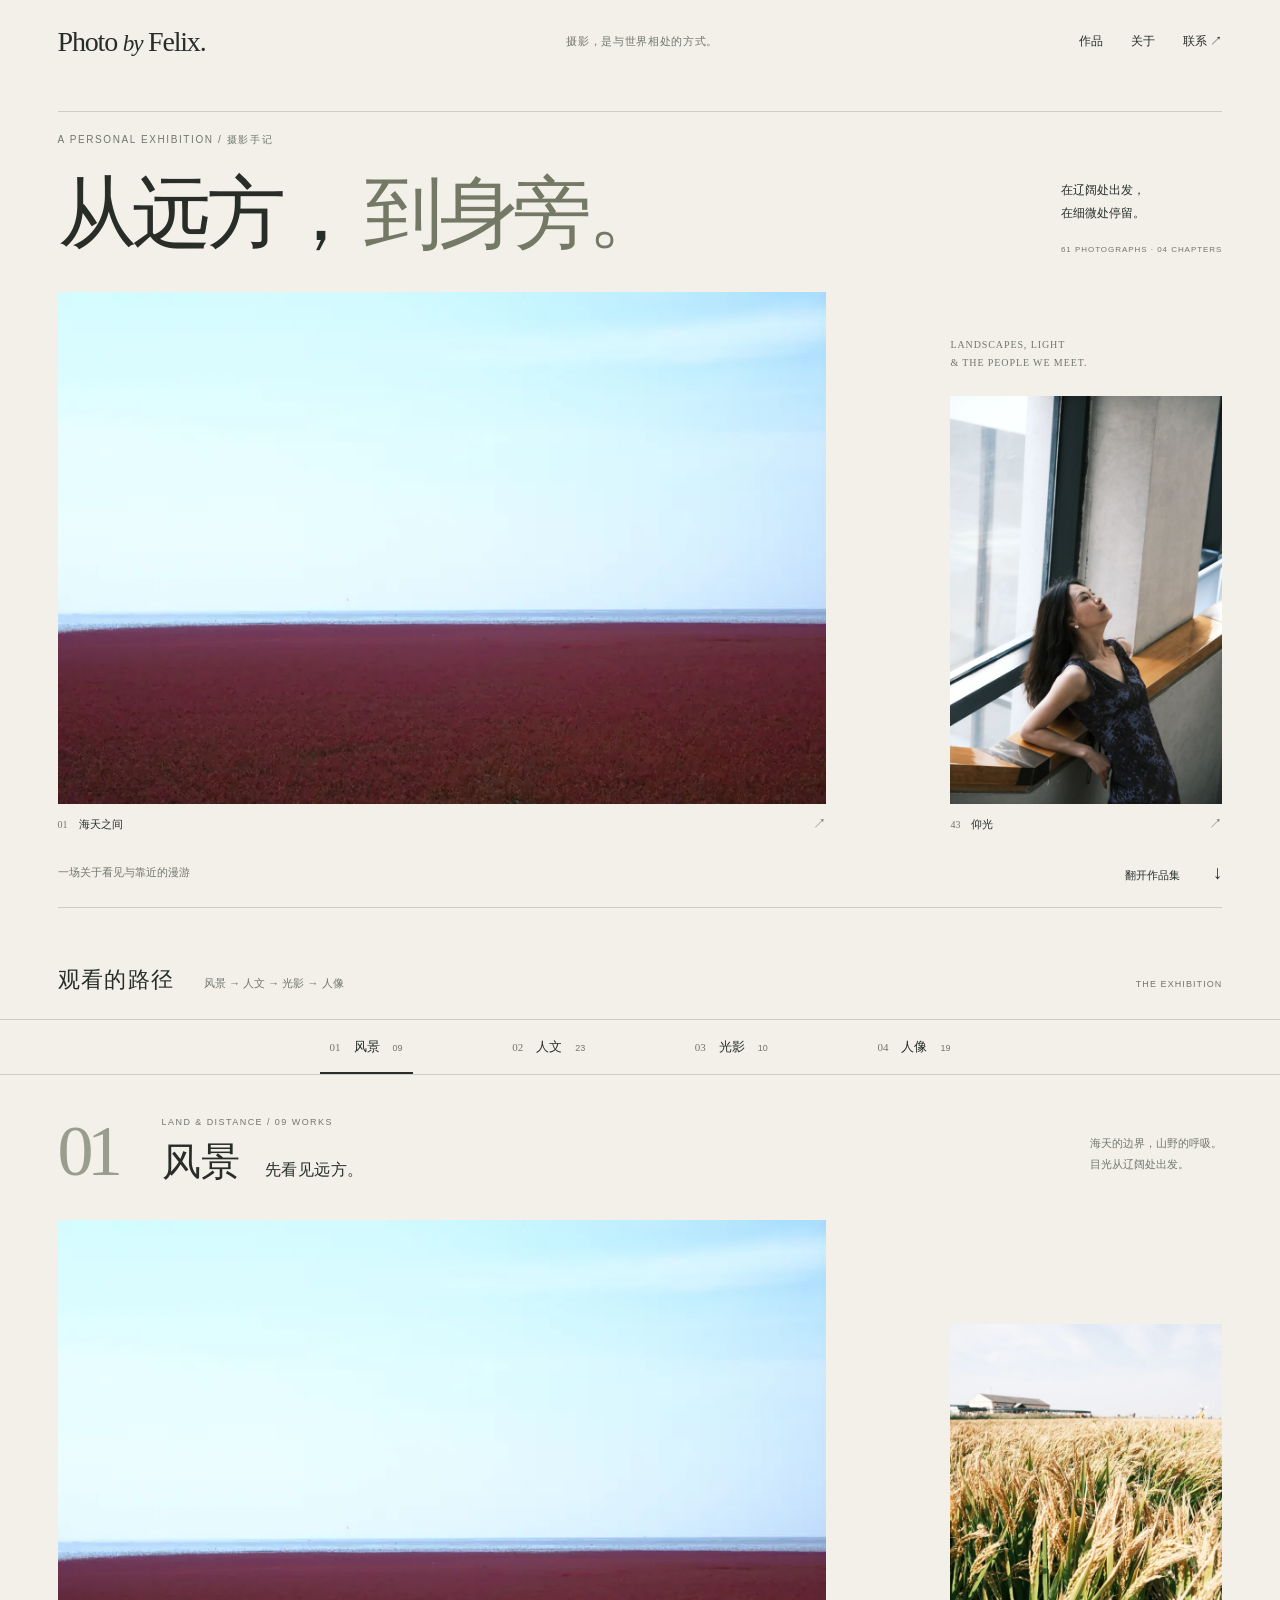
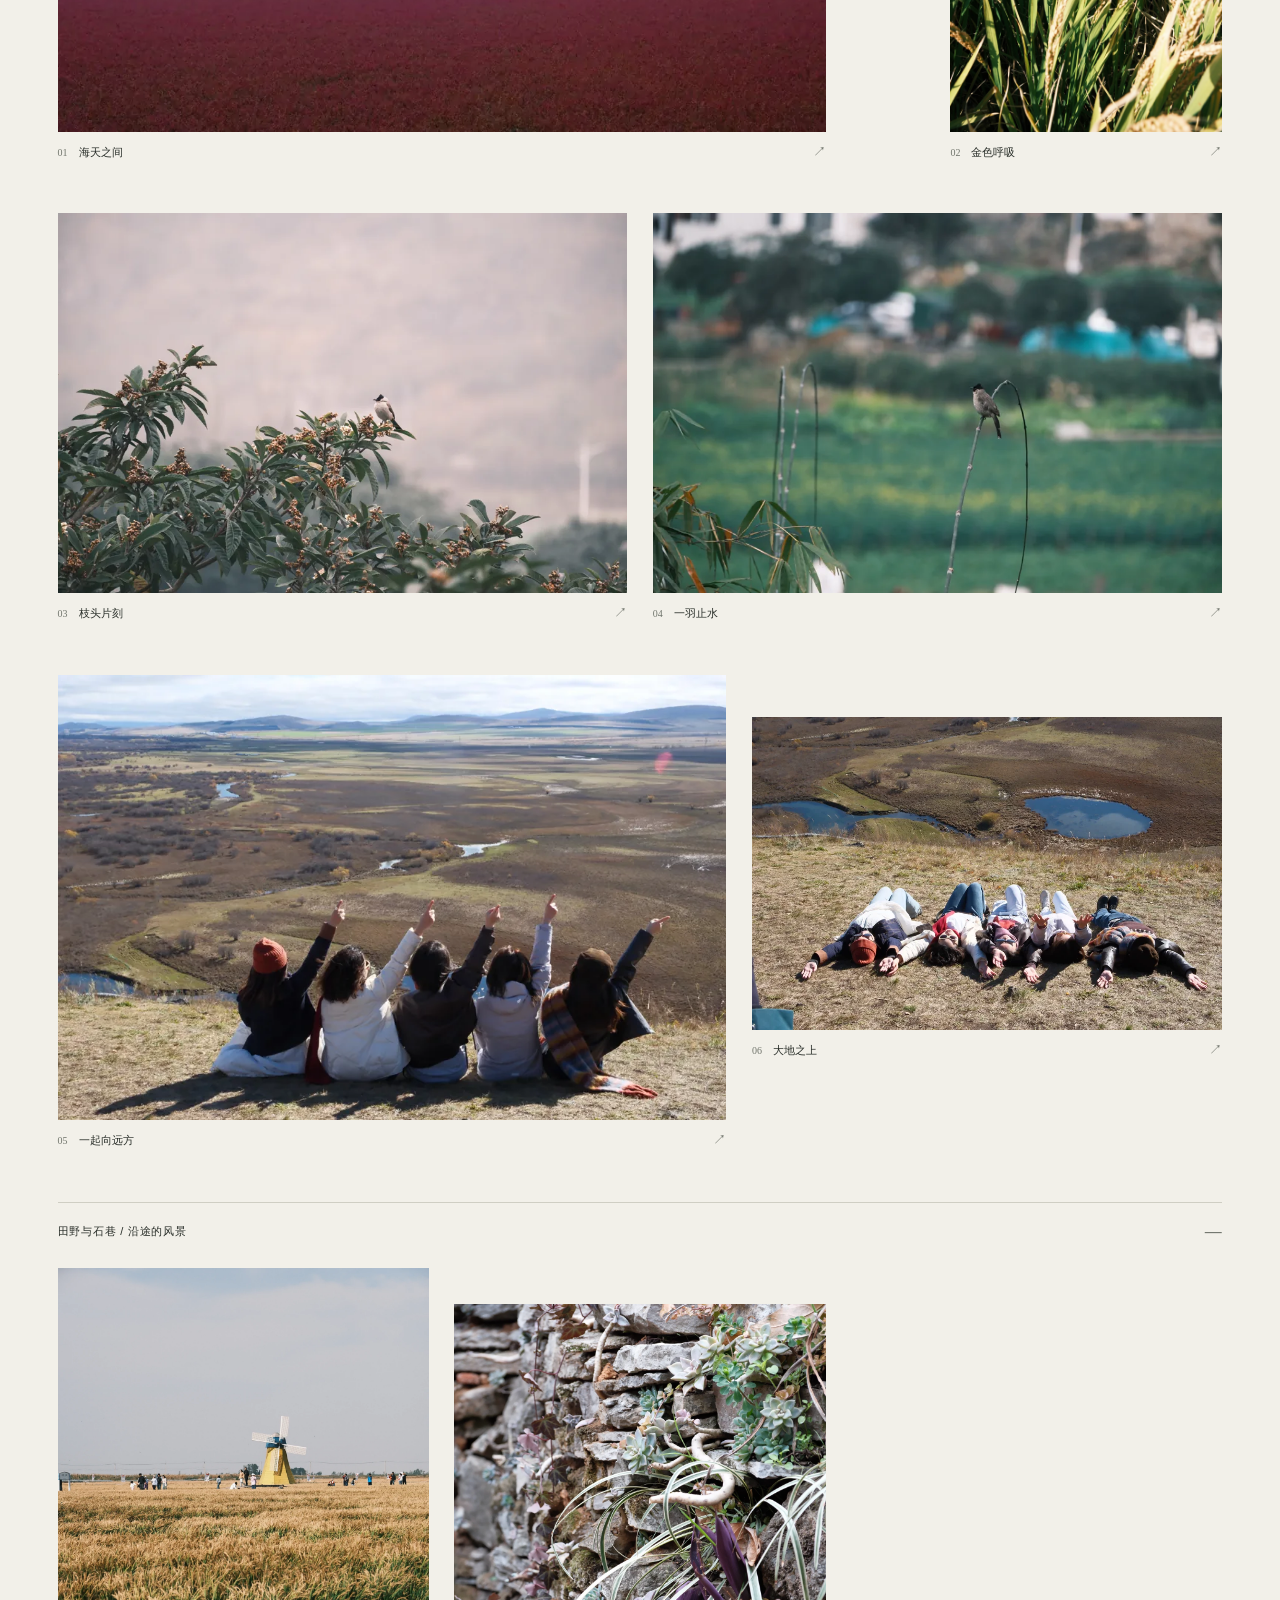
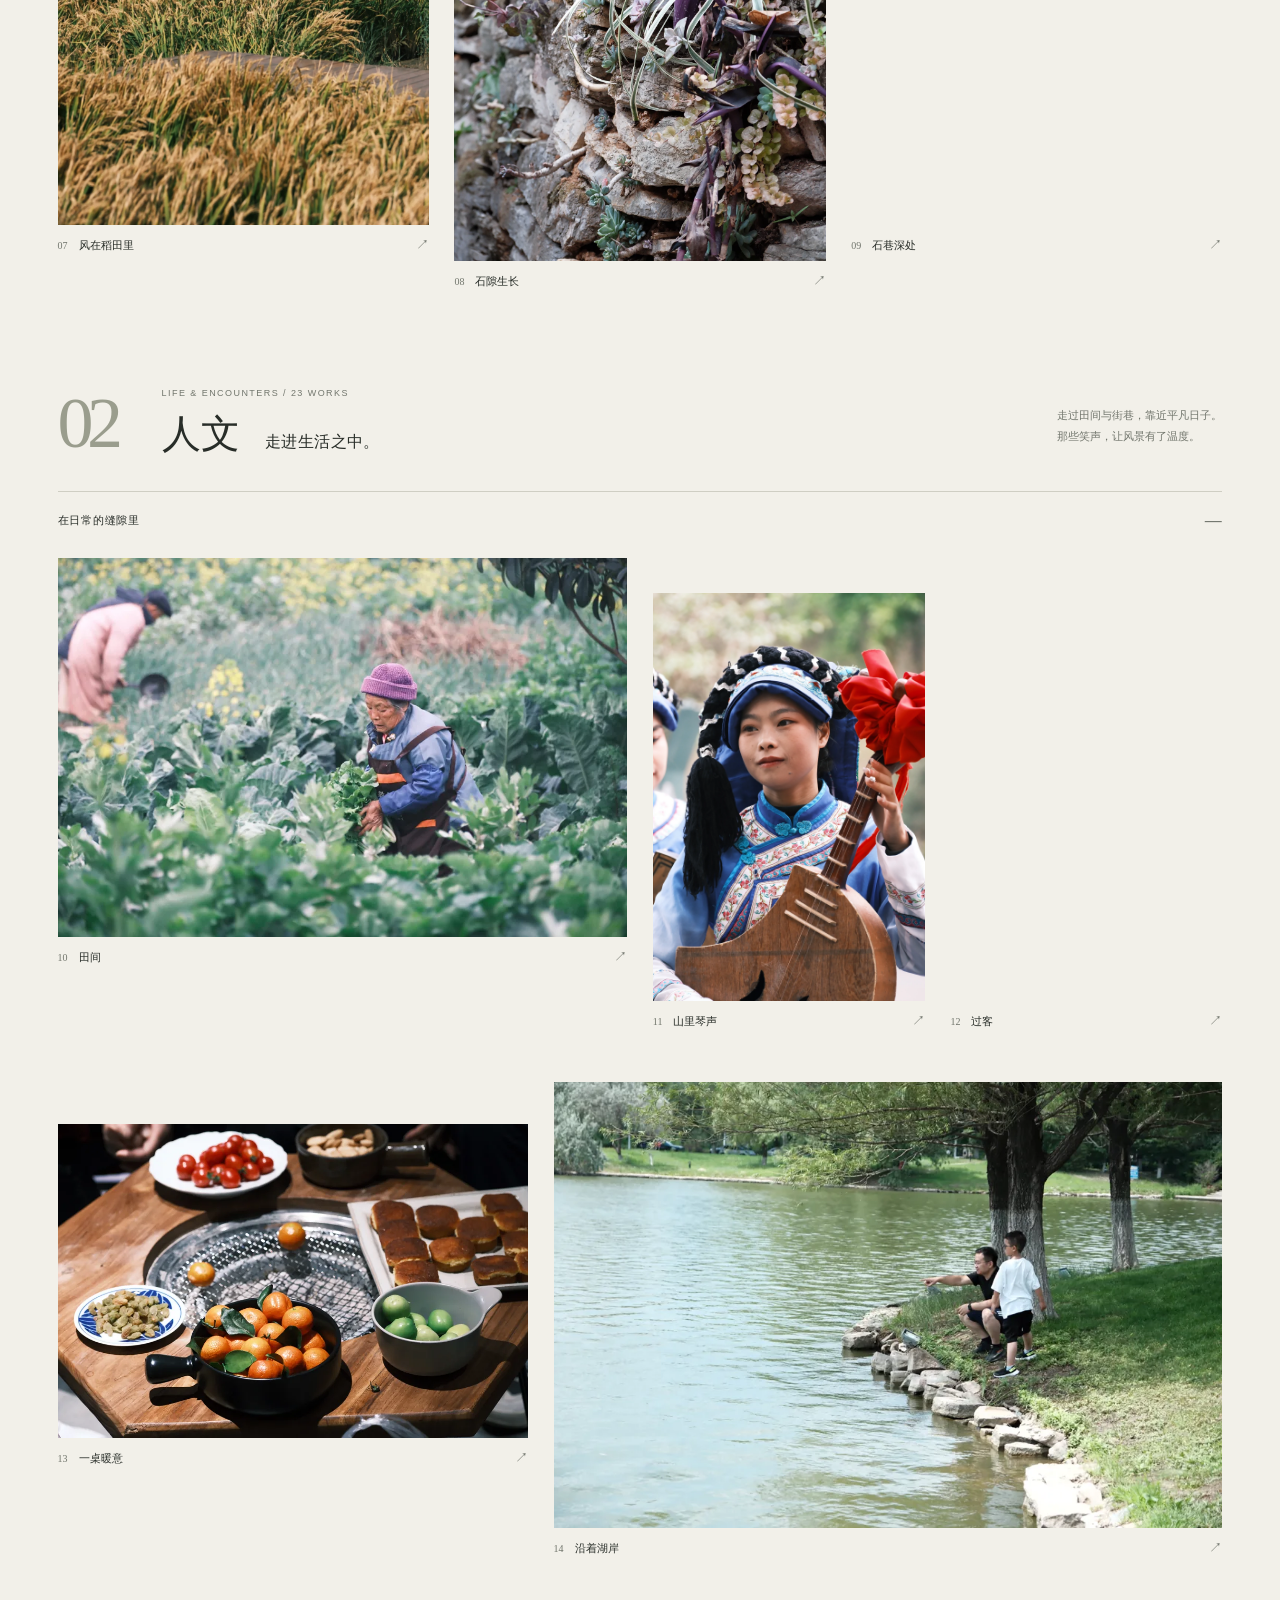
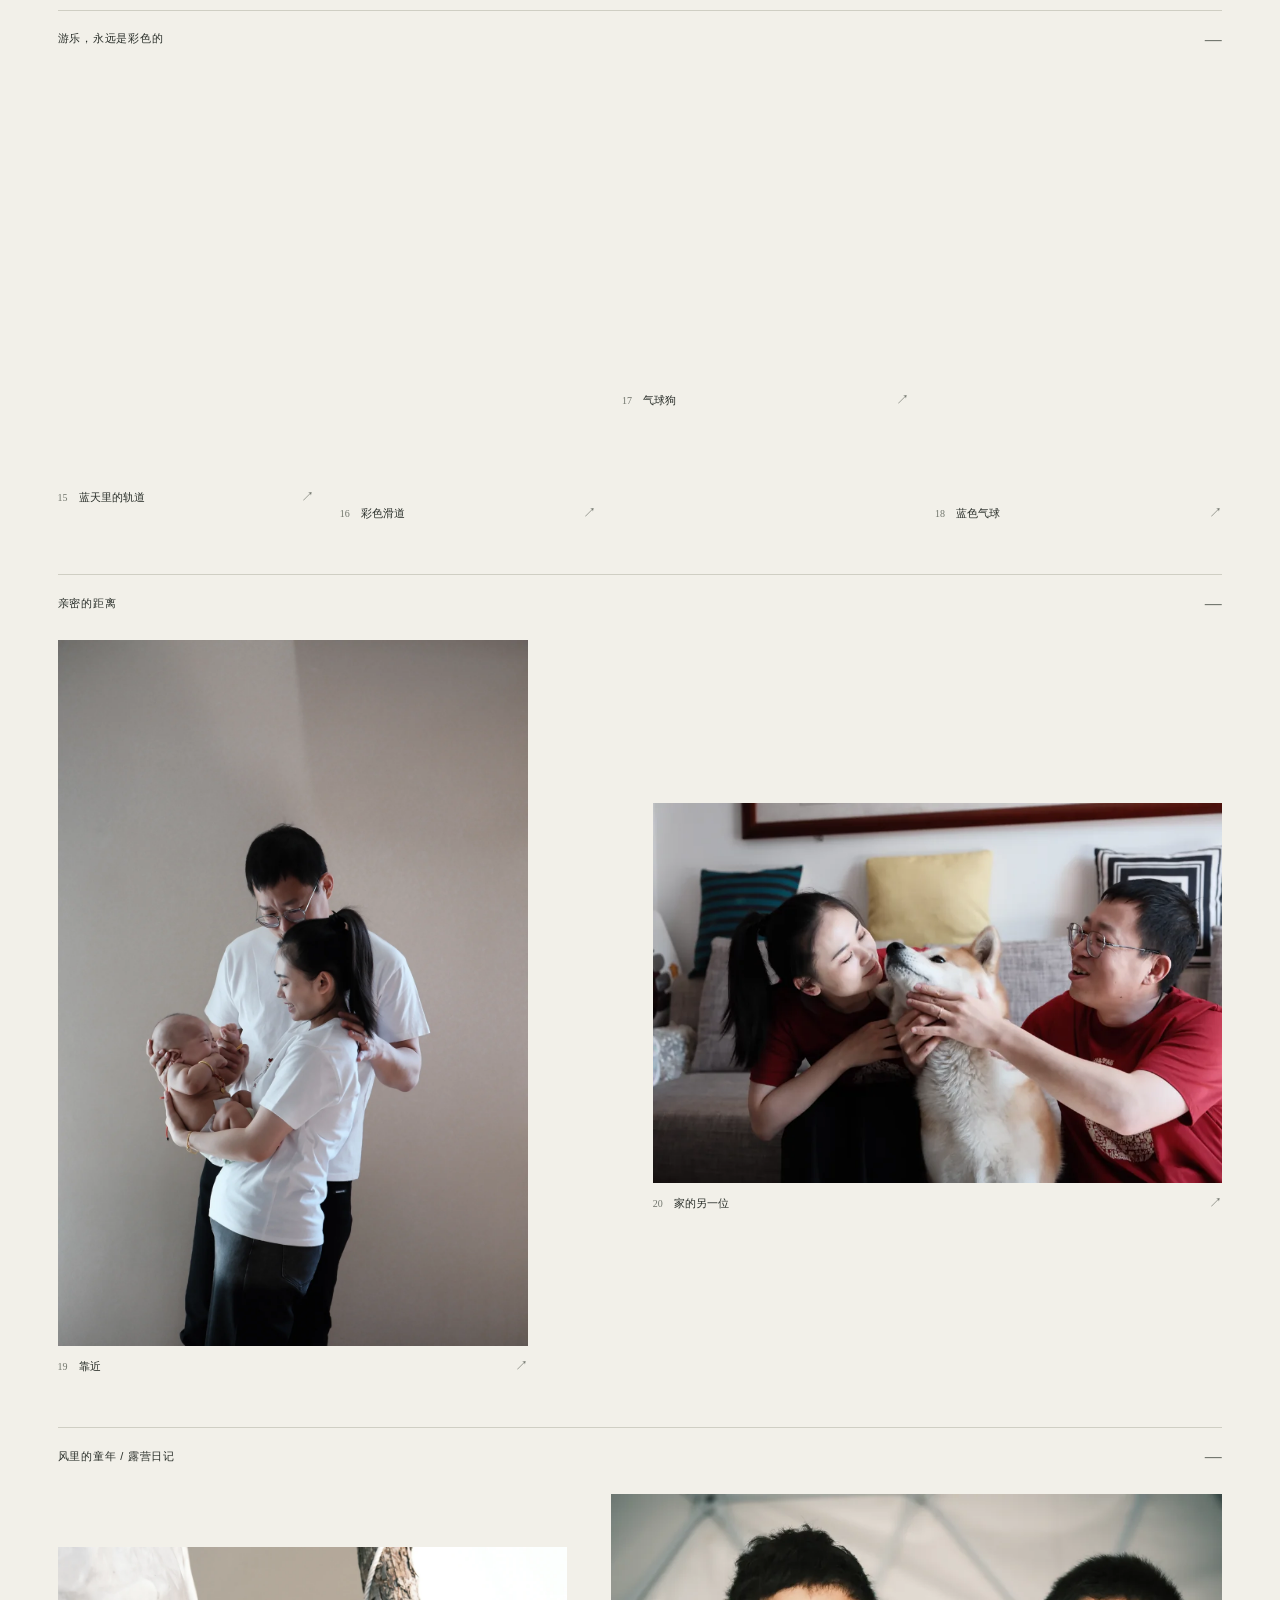
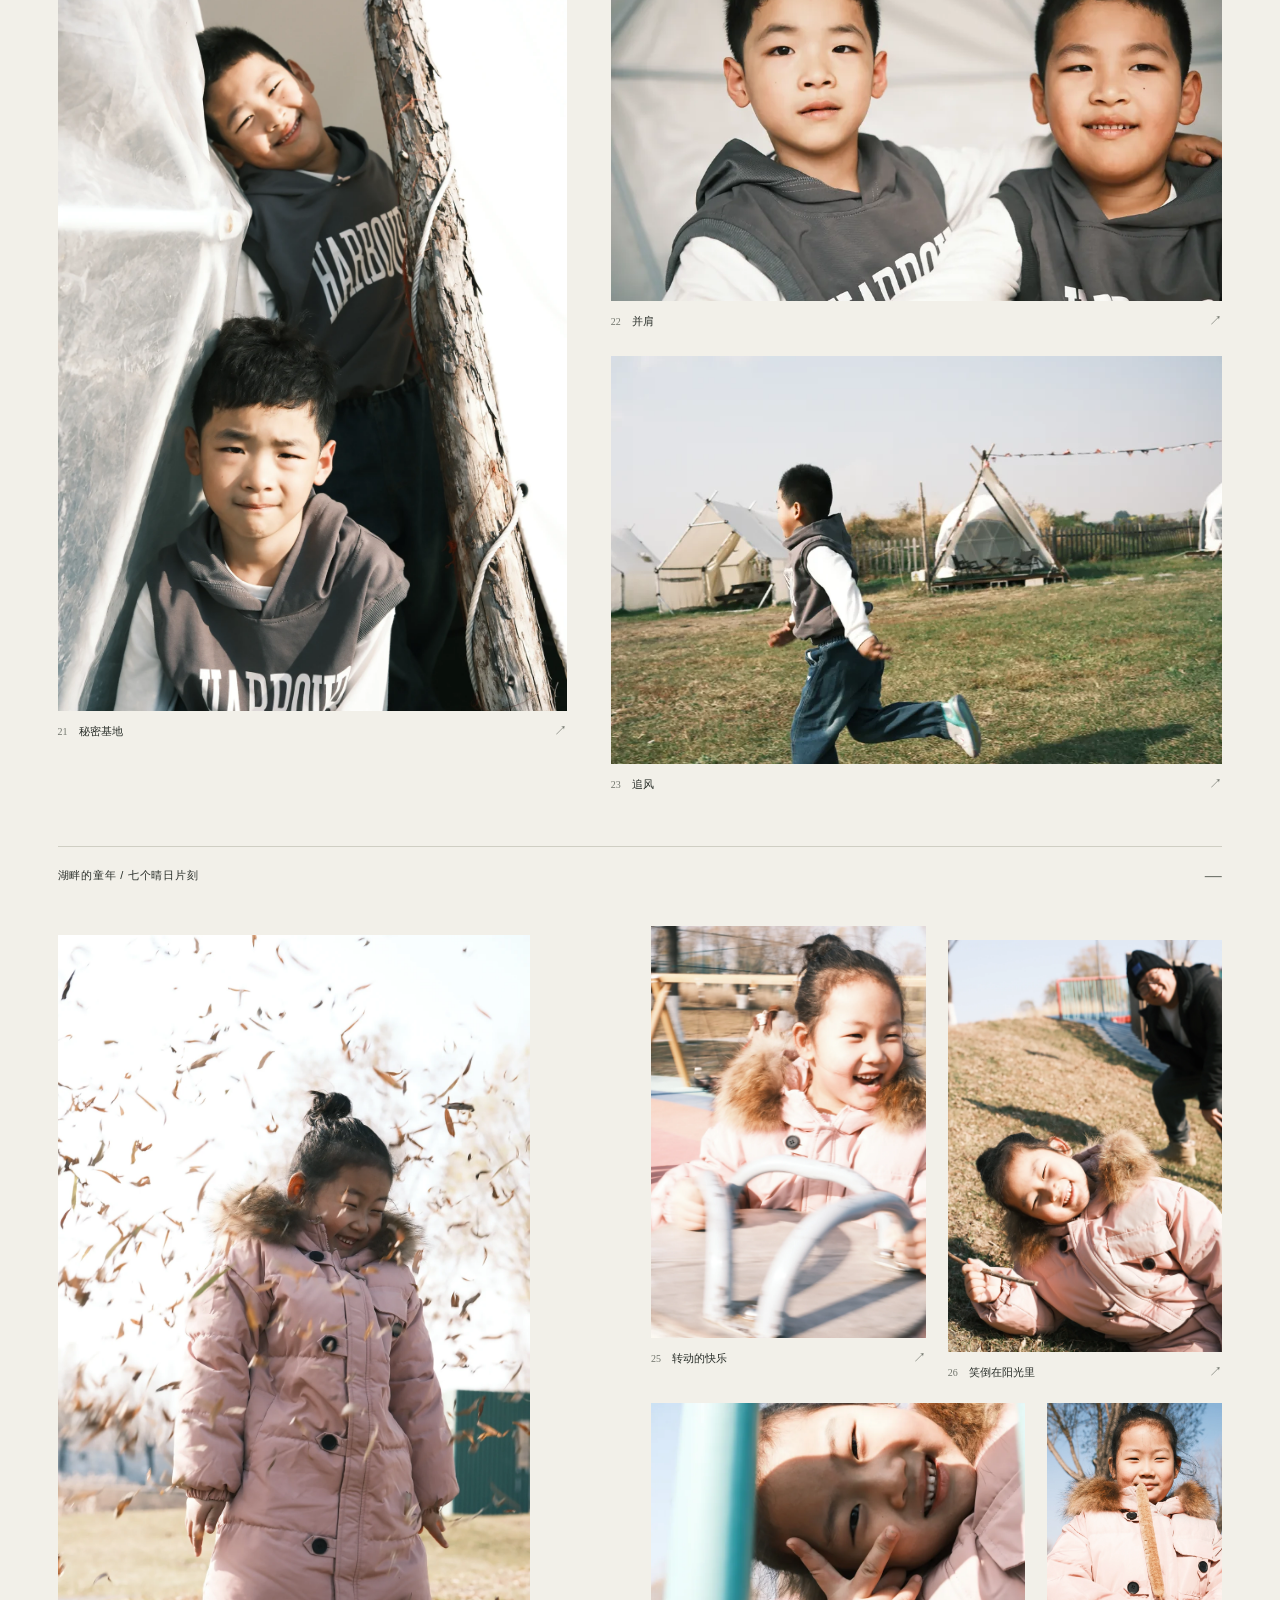
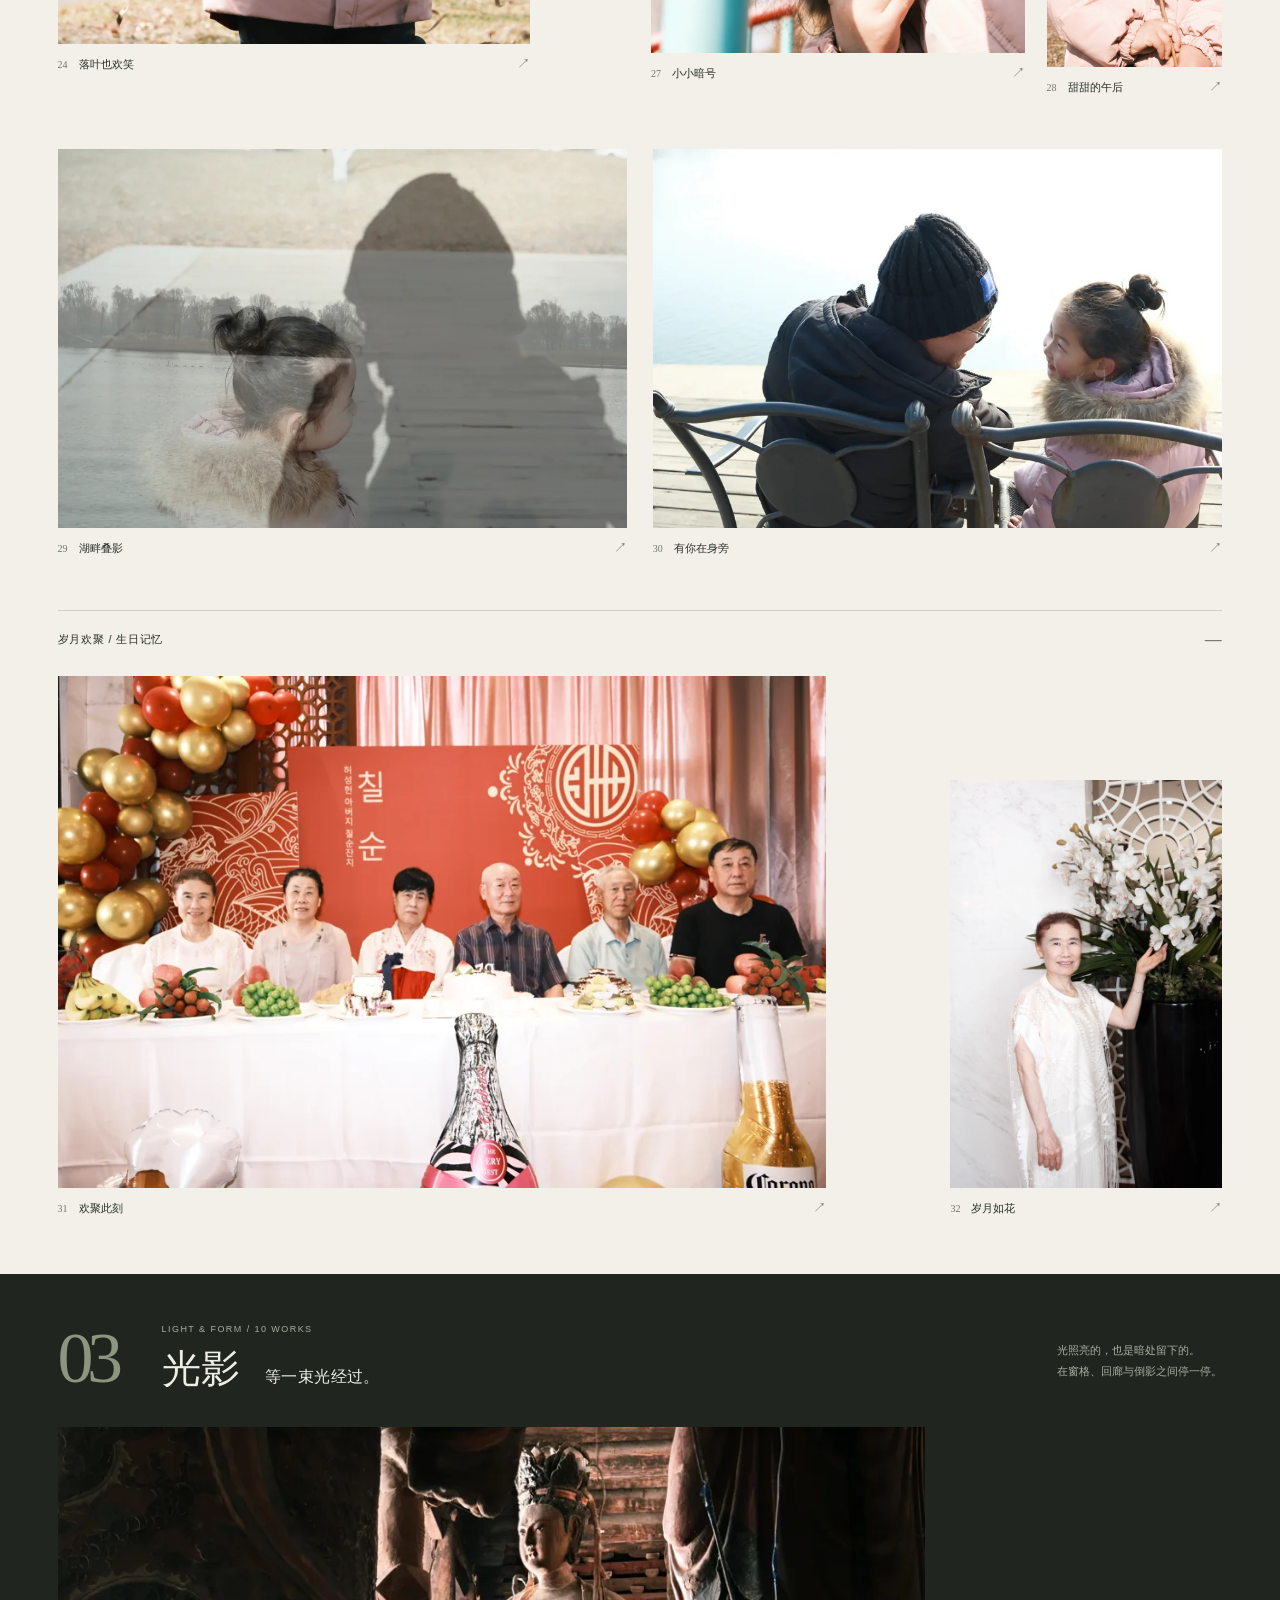
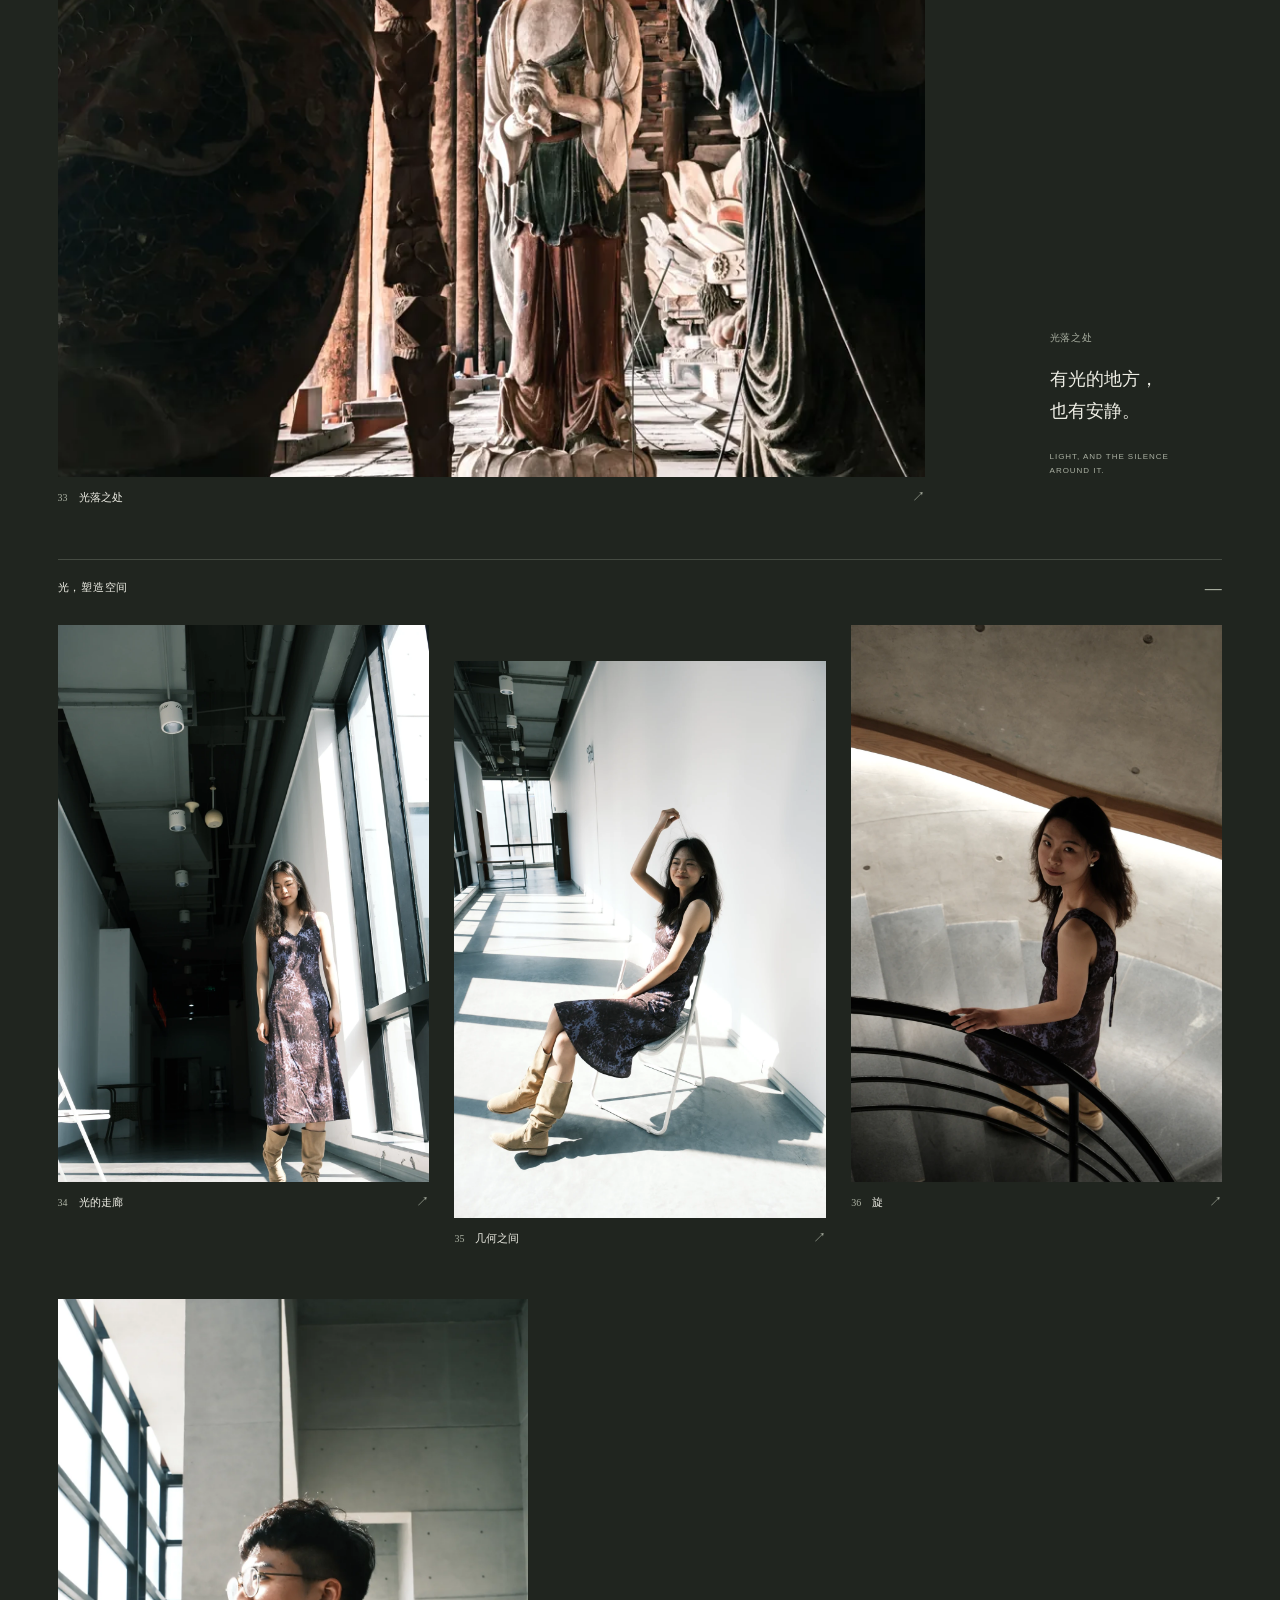
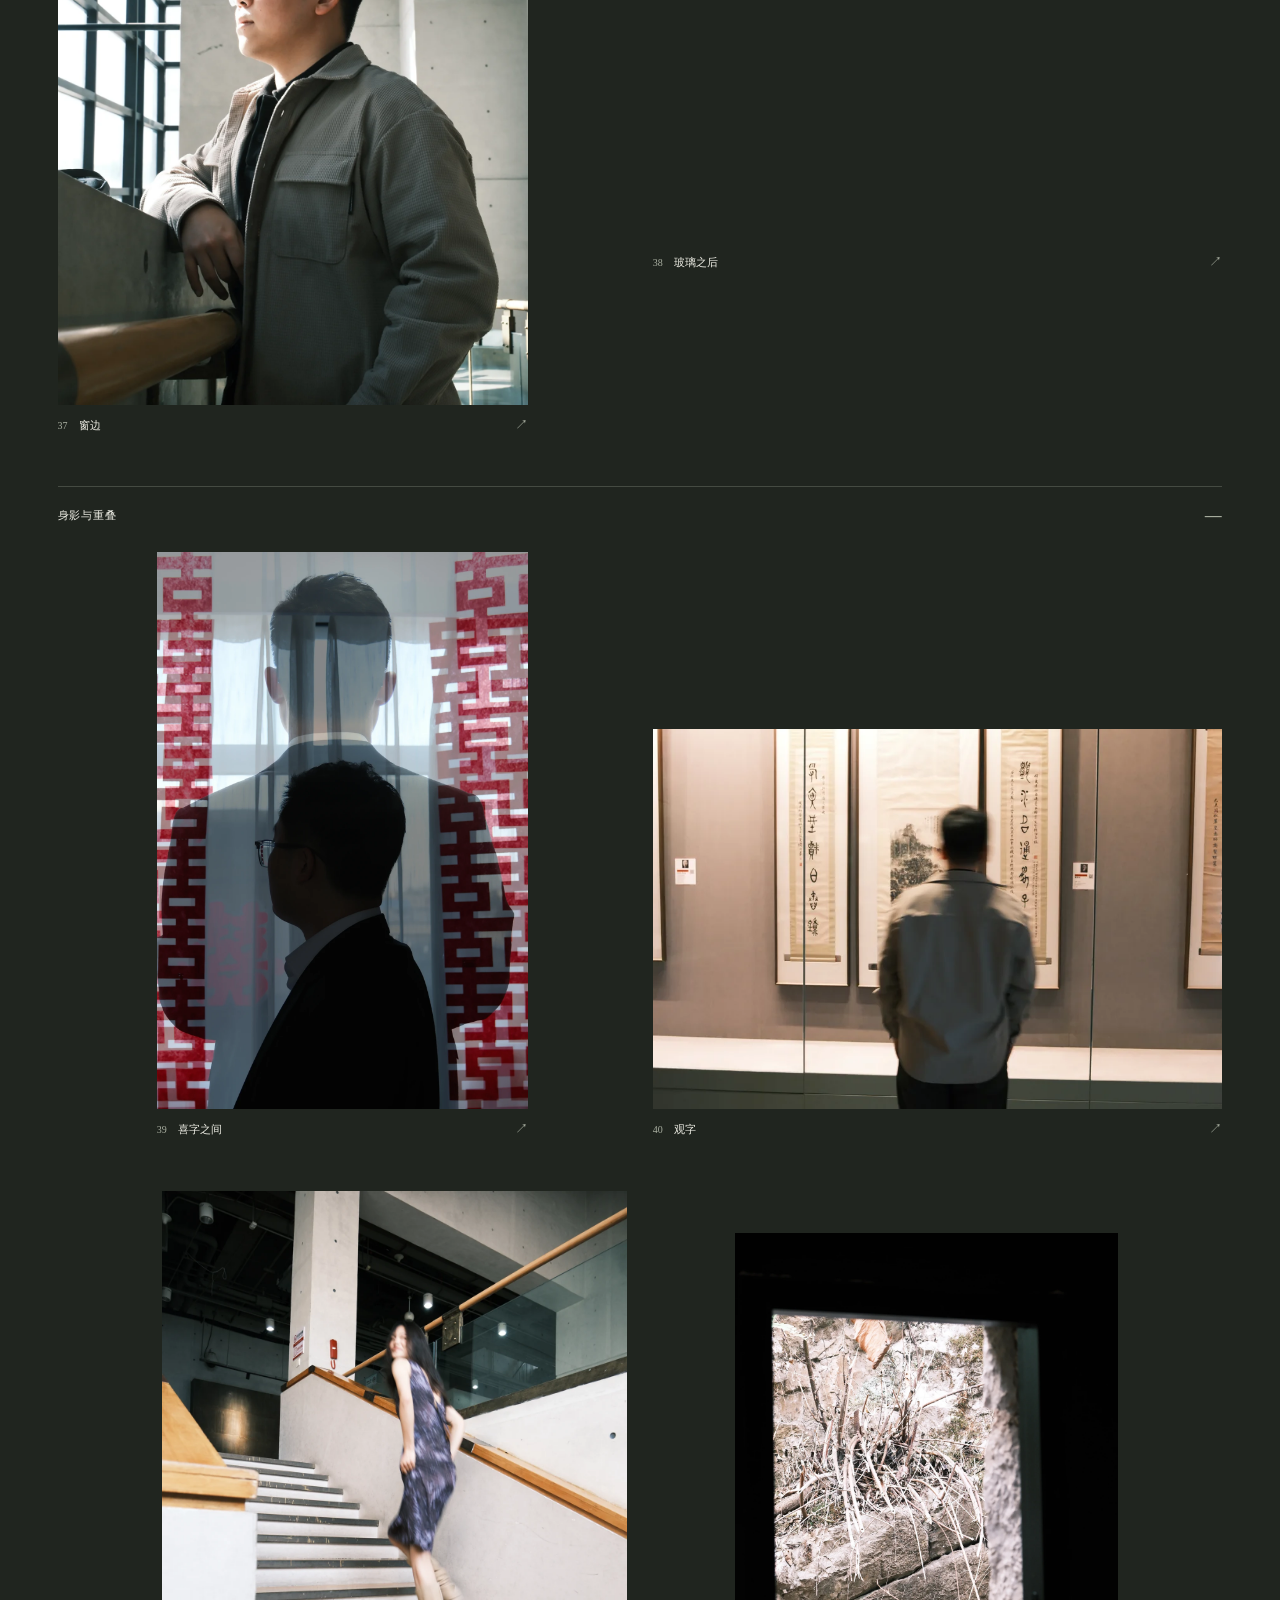
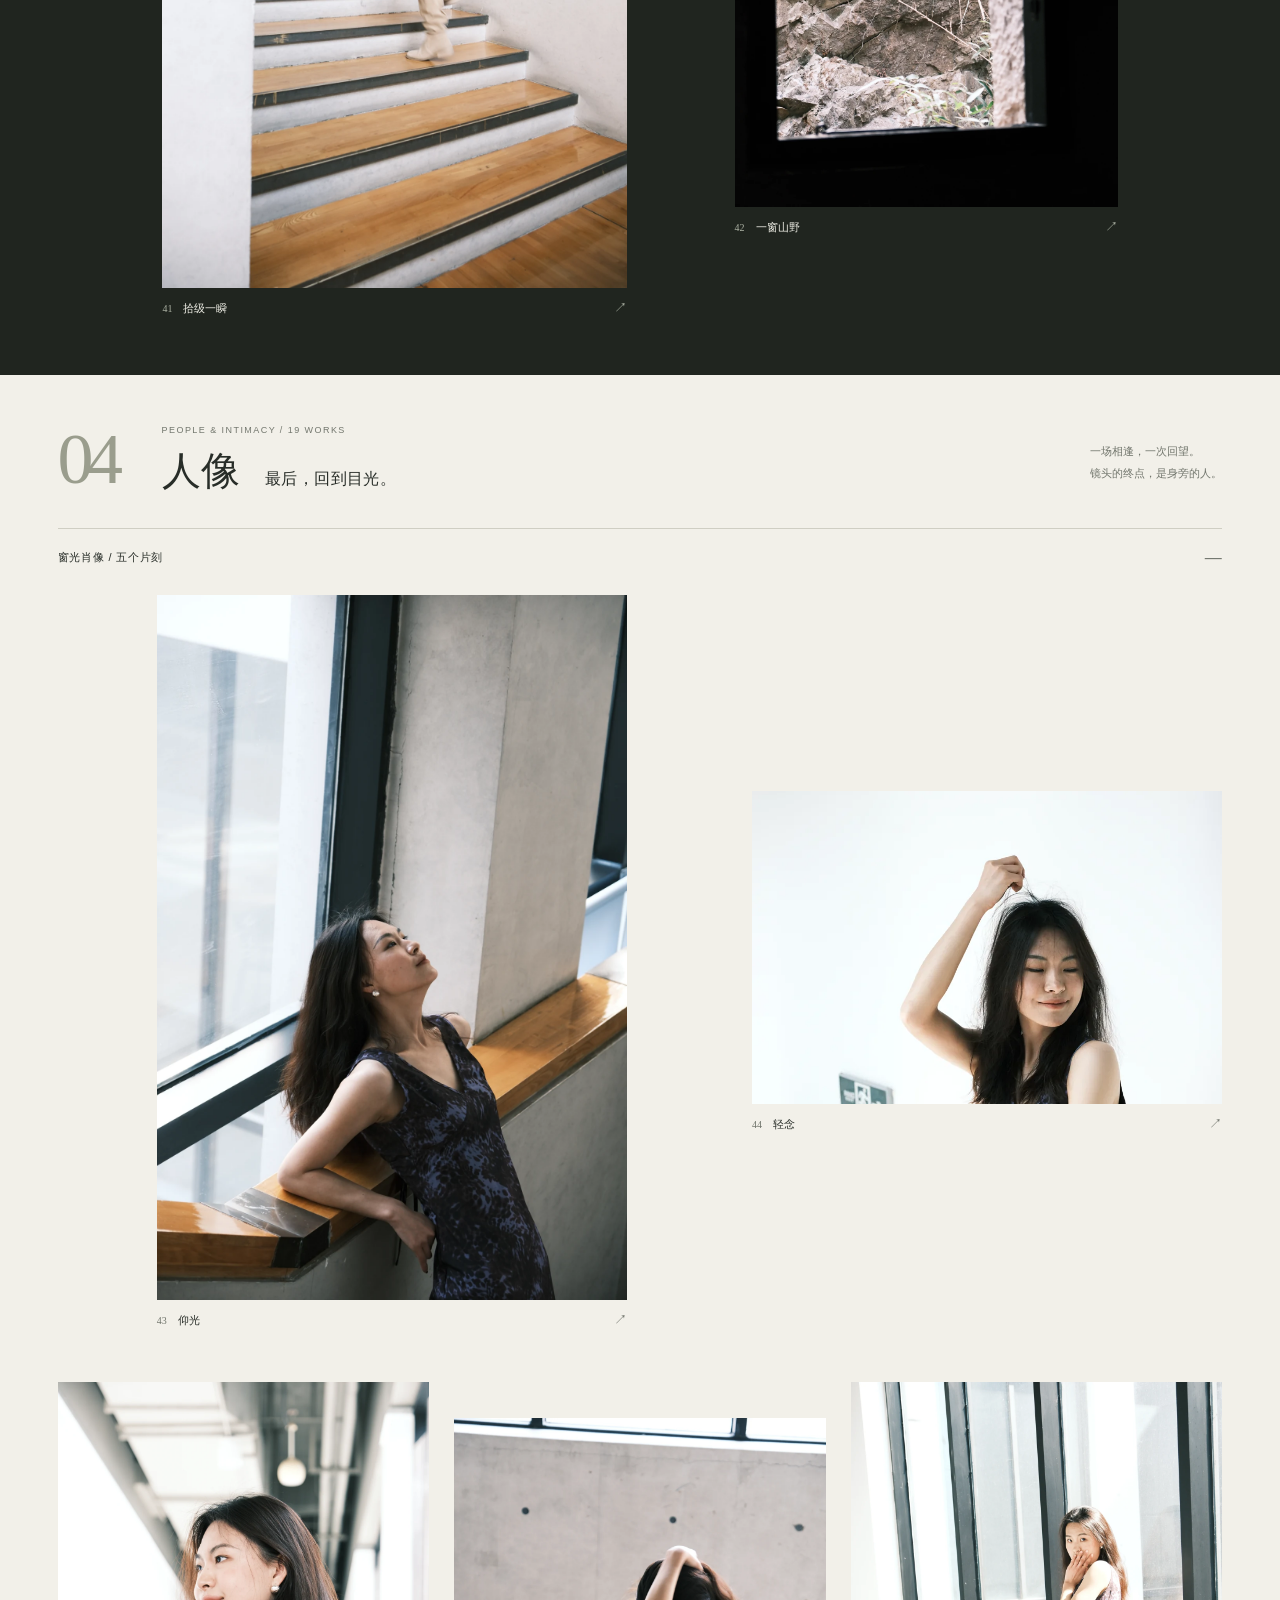
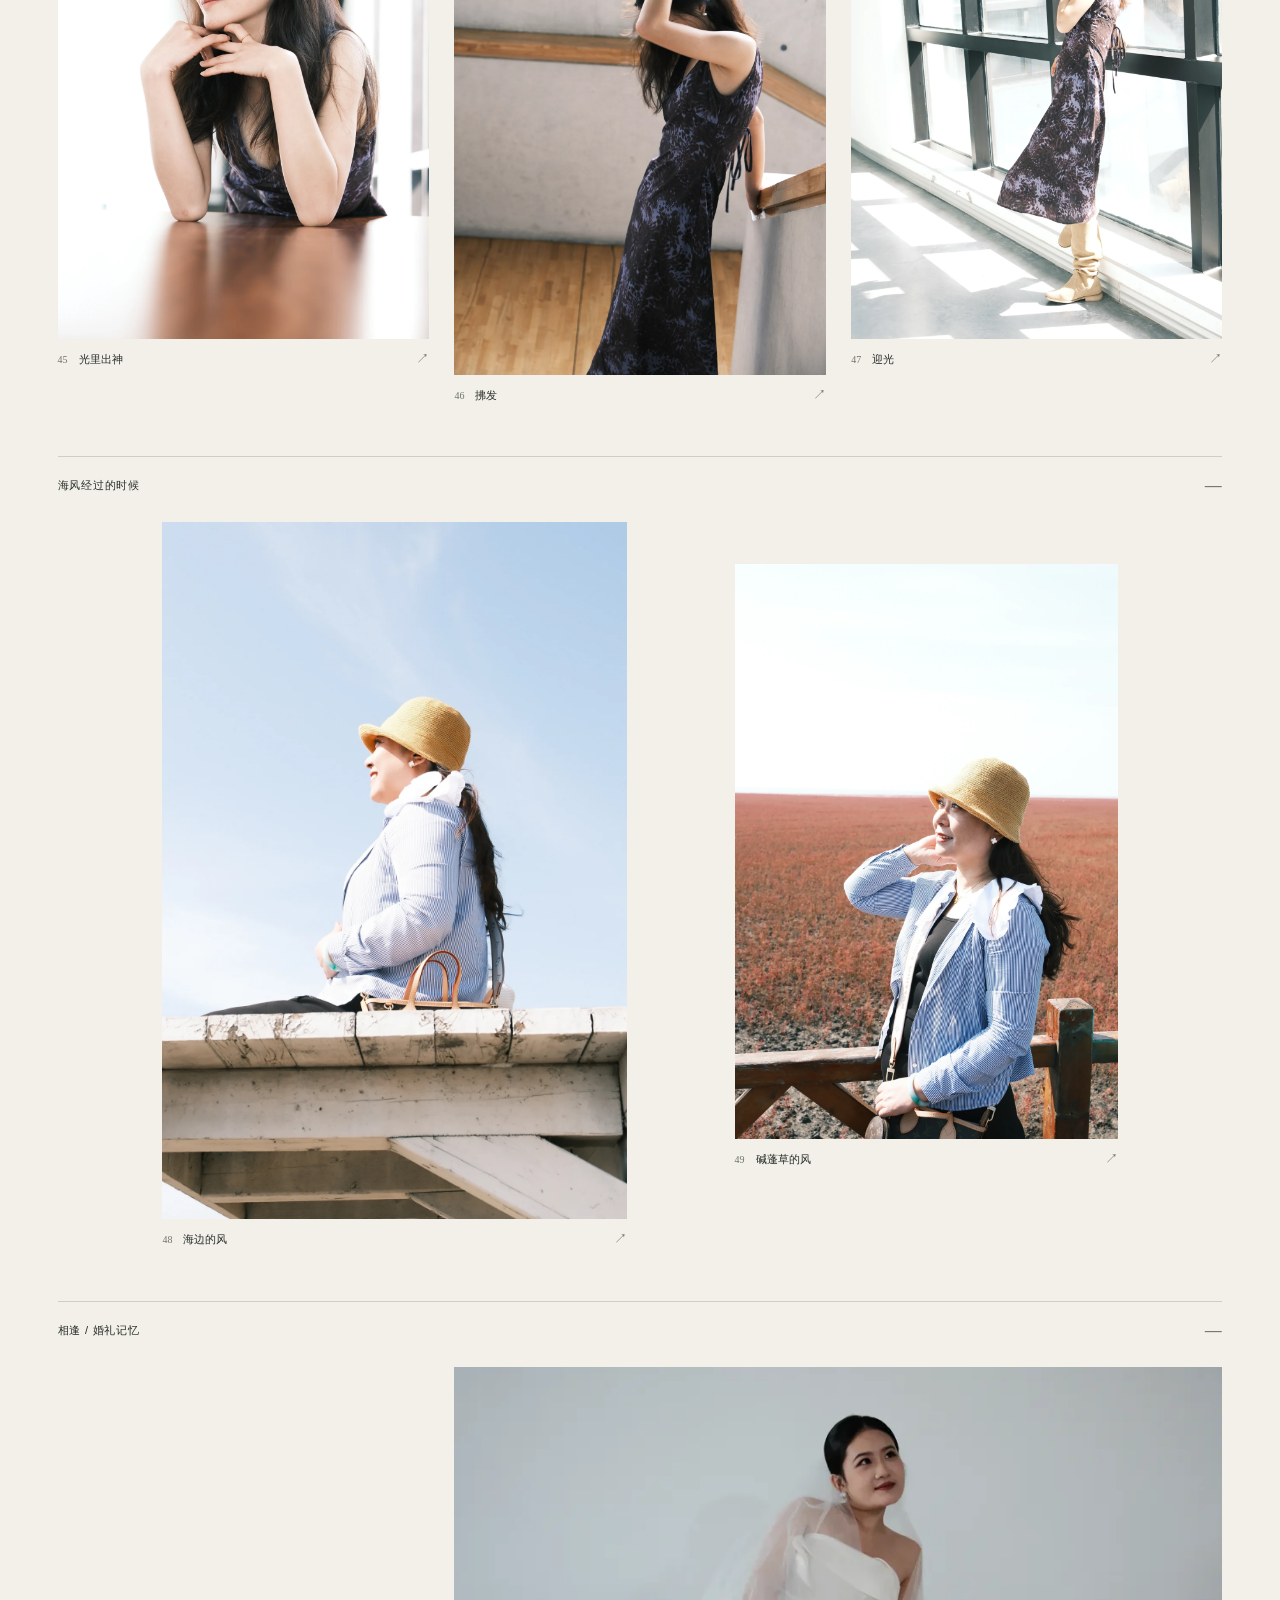
==== commit 3def7eab: "Add three landscape photographs in a field and stone lane sequence" ====
--- a/window-light/index.html
+++ b/window-light/index.html
@@ -3,32 +3,32 @@
 <head>
 <meta charset="utf-8"><meta name="viewport" content="width=device-width,initial-scale=1">
 <title>Photo by Felix — 从远方，到身旁</title>
-<meta name="description" content="Felix 的个人摄影展：58 幅作品，沿着风景、人文、光影与人像，从远方走到身旁。拍摄与合作：liufei109@163.com。">
+<meta name="description" content="Felix 的个人摄影展：61 幅作品，沿着风景、人文、光影与人像，从远方走到身旁。拍摄与合作：liufei109@163.com。">
 <meta name="theme-color" content="#f2f0e9">
 <link rel="icon" type="image/svg+xml" href="data:image/svg+xml,%3Csvg xmlns='http://www.w3.org/2000/svg' viewBox='0 0 64 64'%3E%3Crect width='64' height='64' fill='%23282d28'/%3E%3Cpath d='M18 47V17h28v6H25v7h16v6H25v11' fill='%23f2f0e9'/%3E%3C/svg%3E">
-<link rel="stylesheet" href="styles.css?v=20260924-editorial">
+<link rel="stylesheet" href="styles.css?v=20260925-landscapes">
 </head>
 <body>
 <a class="skip" href="#works">跳到作品</a><div class="reading-progress" aria-hidden="true"></div>
 <header class="site-header"><a class="brand" href="#top">Photo <em>by</em> Felix.</a><p class="masthead-note">摄影，是与世界相处的方式。</p><nav aria-label="主导航"><a href="#works">作品</a><a href="#about">关于</a><a href="#contact">联系 ↗</a></nav></header>
 <main id="top">
 <section class="cover" aria-labelledby="site-title">
-<div class="cover-heading"><div><p class="kicker">A personal exhibition / 摄影手记</p><h1 id="site-title">从远方，<em>到身旁。</em></h1></div><p class="cover-note">在辽阔处出发，<br>在细微处停留。<span>58 PHOTOGRAPHS · 04 CHAPTERS</span></p></div>
+<div class="cover-heading"><div><p class="kicker">A personal exhibition / 摄影手记</p><h1 id="site-title">从远方，<em>到身旁。</em></h1></div><p class="cover-note">在辽阔处出发，<br>在细微处停留。<span>61 PHOTOGRAPHS · 04 CHAPTERS</span></p></div>
 <div class="cover-images"><figure class="cover-card horizontal" id="cover-01">
 <a class="photo-link" data-photo="01" href="images/01-1800.webp" aria-label="查看作品：海天之间"><img src="images/01-1800.webp" srcset="images/01-900.webp 900w, images/01-1800.webp 1800w" sizes="(max-width: 600px) 92vw, (max-width: 1000px) 65vw, 850px" width="7728" height="5152" alt="酒红色滩涂、蓝色海平线与大面积淡蓝天空。" fetchpriority="high" decoding="async"></a>
 <figcaption><span class="work-index">01</span><span>海天之间</span><span class="view-mark" aria-hidden="true">↗</span></figcaption></figure><div class="cover-aside"><p class="cover-side-note">LANDSCAPES, LIGHT<br>& THE PEOPLE WE MEET.</p><figure class="cover-card vertical" id="cover-23">
 <a class="photo-link" data-photo="23" href="images/23-window-1800.webp" aria-label="查看作品：仰光"><img src="images/23-window-1800.webp" srcset="images/23-window-900.webp 600w, images/23-window-1800.webp 1200w" sizes="(max-width: 600px) 92vw, (max-width: 1000px) 65vw, 850px" width="5152" height="7728" alt="女子倚在窗边的木扶手上仰望，明亮高窗、水泥墙与斜向线条围出安静的留白。" fetchpriority="high" decoding="async"></a>
-<figcaption><span class="work-index">40</span><span>仰光</span><span class="view-mark" aria-hidden="true">↗</span></figcaption></figure></div></div>
+<figcaption><span class="work-index">43</span><span>仰光</span><span class="view-mark" aria-hidden="true">↗</span></figcaption></figure></div></div>
 <div class="cover-footer"><span>一场关于看见与靠近的漫游</span><a href="#works">翻开作品集 <span aria-hidden="true">↓</span></a></div>
 </section>
 <section class="works" id="works" aria-labelledby="works-title">
 <div class="exhibition-heading"><h2 id="works-title">观看的路径</h2><p>风景 → 人文 → 光影 → 人像</p><span>THE EXHIBITION</span></div>
-<nav class="chapter-nav" aria-label="展览章节"><a href="#landscape"><span>01</span>风景<small>06</small></a>
+<nav class="chapter-nav" aria-label="展览章节"><a href="#landscape"><span>01</span>风景<small>09</small></a>
 <a href="#human"><span>02</span>人文<small>23</small></a>
 <a href="#light"><span>03</span>光影<small>10</small></a>
 <a href="#portrait"><span>04</span>人像<small>19</small></a></nav>
 <div id="gallery"><section class="exhibition-chapter " id="landscape" aria-labelledby="heading-landscape"><div class="chapter-inner">
-<header class="chapter-heading"><div class="chapter-number" aria-hidden="true">01</div><div class="chapter-title"><p class="kicker">Land &amp; distance / 06 works</p><h3 id="heading-landscape">风景<span>先看见远方。</span></h3></div><p class="chapter-intro">海天的边界，山野的呼吸。<br>目光从辽阔处出发。</p></header>
+<header class="chapter-heading"><div class="chapter-number" aria-hidden="true">01</div><div class="chapter-title"><p class="kicker">Land &amp; distance / 09 works</p><h3 id="heading-landscape">风景<span>先看见远方。</span></h3></div><p class="chapter-intro">海天的边界，山野的呼吸。<br>目光从辽阔处出发。</p></header>
 <div class="spread horizon" data-spread="landscape-1">
 <figure class="work-card horizontal" id="work-01">
 <a class="photo-link" data-photo="01" href="images/01-1800.webp" aria-label="查看作品：海天之间"><img src="images/01-900.webp" srcset="images/01-900.webp 900w, images/01-1800.webp 1800w" sizes="(max-width: 600px) 92vw, (max-width: 1000px) 65vw, 850px" width="7728" height="5152" alt="酒红色滩涂、蓝色海平线与大面积淡蓝天空。" loading="lazy" decoding="async"></a>
@@ -53,6 +53,18 @@
 <a class="photo-link" data-photo="28" href="images/28-exhibit-1800.webp" aria-label="查看作品：大地之上"><img src="images/28-exhibit-900.webp" srcset="images/28-exhibit-900.webp 900w, images/28-exhibit-1800.webp 1800w" sizes="(max-width: 600px) 92vw, (max-width: 1000px) 65vw, 850px" width="3840" height="2560" alt="朋友们躺在高处的草地上，远处的小湖嵌在起伏山野之间。" loading="lazy" decoding="async"></a>
 <figcaption><span class="work-index">06</span><span>大地之上</span><span class="view-mark" aria-hidden="true">↗</span></figcaption></figure>
 </div>
+<h4 class="series-label" id="fields-and-lanes"><span>田野与石巷 / 沿途的风景</span><span aria-hidden="true">—</span></h4>
+<div class="spread triptych" data-spread="landscape-4">
+<figure class="work-card vertical" id="work-69">
+<a class="photo-link" data-photo="69" href="images/69-landscape-1800.webp" aria-label="查看作品：风在稻田里"><img src="images/69-landscape-900.webp" srcset="images/69-landscape-900.webp 600w, images/69-landscape-1800.webp 1200w" sizes="(max-width: 600px) 92vw, (max-width: 1000px) 65vw, 850px" width="5152" height="7728" alt="金色稻田向远处铺开，黄色风车立在天际，游人的身影散落其间。" loading="lazy" decoding="async"></a>
+<figcaption><span class="work-index">07</span><span>风在稻田里</span><span class="view-mark" aria-hidden="true">↗</span></figcaption></figure>
+<figure class="work-card vertical" id="work-70">
+<a class="photo-link" data-photo="70" href="images/70-landscape-1800.webp" aria-label="查看作品：石隙生长"><img src="images/70-landscape-900.webp" srcset="images/70-landscape-900.webp 600w, images/70-landscape-1800.webp 1200w" sizes="(max-width: 600px) 92vw, (max-width: 1000px) 65vw, 850px" width="2560" height="3840" alt="灰色石墙的缝隙里，绿叶、紫叶与多肉植物交错生长。" loading="lazy" decoding="async"></a>
+<figcaption><span class="work-index">08</span><span>石隙生长</span><span class="view-mark" aria-hidden="true">↗</span></figcaption></figure>
+<figure class="work-card vertical" id="work-71">
+<a class="photo-link" data-photo="71" href="images/71-landscape-1800.webp" aria-label="查看作品：石巷深处"><img src="images/71-landscape-900.webp" srcset="images/71-landscape-900.webp 600w, images/71-landscape-1800.webp 1200w" sizes="(max-width: 600px) 92vw, (max-width: 1000px) 65vw, 850px" width="2560" height="3840" alt="木门与石墙围成层层庭院，一条小路穿过绿意，通向门后的日常。" loading="lazy" decoding="async"></a>
+<figcaption><span class="work-index">09</span><span>石巷深处</span><span class="view-mark" aria-hidden="true">↗</span></figcaption></figure>
+</div>
 </div></section>
 <section class="exhibition-chapter " id="human" aria-labelledby="heading-human"><div class="chapter-inner">
 <header class="chapter-heading"><div class="chapter-number" aria-hidden="true">02</div><div class="chapter-title"><p class="kicker">Life &amp; encounters / 23 works</p><h3 id="heading-human">人文<span>走进生活之中。</span></h3></div><p class="chapter-intro">走过田间与街巷，靠近平凡日子。<br>那些笑声，让风景有了温度。</p></header>
@@ -60,92 +72,92 @@
 <div class="spread fieldnotes" data-spread="human-1">
 <figure class="work-card horizontal" id="work-17">
 <a class="photo-link" data-photo="17" href="images/17-1800.webp" aria-label="查看作品：田间"><img src="images/17-900.webp" srcset="images/17-900.webp 900w, images/17-1800.webp 1800w" sizes="(max-width: 600px) 92vw, (max-width: 1000px) 65vw, 850px" width="3840" height="2560" alt="戴紫色毛线帽的长者在蔬菜田里采菜，另一位劳作者在后景。" loading="lazy" decoding="async"></a>
-<figcaption><span class="work-index">07</span><span>田间</span><span class="view-mark" aria-hidden="true">↗</span></figcaption></figure>
+<figcaption><span class="work-index">10</span><span>田间</span><span class="view-mark" aria-hidden="true">↗</span></figcaption></figure>
 <figure class="work-card vertical" id="work-29">
 <a class="photo-link" data-photo="29" href="images/29-exhibit-1800.webp" aria-label="查看作品：山里琴声"><img src="images/29-exhibit-900.webp" srcset="images/29-exhibit-900.webp 600w, images/29-exhibit-1800.webp 1200w" sizes="(max-width: 600px) 92vw, (max-width: 1000px) 65vw, 850px" width="2560" height="3840" alt="身着传统服饰的演奏者抱着乐器，目光望向画面之外。" loading="lazy" decoding="async"></a>
-<figcaption><span class="work-index">08</span><span>山里琴声</span><span class="view-mark" aria-hidden="true">↗</span></figcaption></figure>
+<figcaption><span class="work-index">11</span><span>山里琴声</span><span class="view-mark" aria-hidden="true">↗</span></figcaption></figure>
 <figure class="work-card horizontal" id="work-30">
 <a class="photo-link" data-photo="30" href="images/30-exhibit-1800.webp" aria-label="查看作品：过客"><img src="images/30-exhibit-900.webp" srcset="images/30-exhibit-900.webp 900w, images/30-exhibit-1800.webp 1800w" sizes="(max-width: 600px) 92vw, (max-width: 1000px) 65vw, 850px" width="3840" height="2560" alt="一只黄狗从石墙前走过，身体的暖色穿过灰色街道。" loading="lazy" decoding="async"></a>
-<figcaption><span class="work-index">09</span><span>过客</span><span class="view-mark" aria-hidden="true">↗</span></figcaption></figure>
+<figcaption><span class="work-index">12</span><span>过客</span><span class="view-mark" aria-hidden="true">↗</span></figcaption></figure>
 </div>
 <div class="spread dialogue reverse" data-spread="human-2">
 <figure class="work-card horizontal" id="work-18">
 <a class="photo-link" data-photo="18" href="images/18-1800.webp" aria-label="查看作品：一桌暖意"><img src="images/18-900.webp" srcset="images/18-900.webp 900w, images/18-1800.webp 1800w" sizes="(max-width: 600px) 92vw, (max-width: 1000px) 65vw, 850px" width="3840" height="2560" alt="木桌上的柑橘、青果、番茄与糕点围绕金属烤盘。" loading="lazy" decoding="async"></a>
-<figcaption><span class="work-index">10</span><span>一桌暖意</span><span class="view-mark" aria-hidden="true">↗</span></figcaption></figure>
+<figcaption><span class="work-index">13</span><span>一桌暖意</span><span class="view-mark" aria-hidden="true">↗</span></figcaption></figure>
 <figure class="work-card horizontal" id="work-12">
 <a class="photo-link" data-photo="12" href="images/12-1800.webp" aria-label="查看作品：沿着湖岸"><img src="images/12-900.webp" srcset="images/12-900.webp 900w, images/12-1800.webp 1800w" sizes="(max-width: 600px) 92vw, (max-width: 1000px) 65vw, 850px" width="3840" height="2560" alt="树荫下，一位大人蹲在孩子身边指向湖面，石岸弯向前景。" loading="lazy" decoding="async"></a>
-<figcaption><span class="work-index">11</span><span>沿着湖岸</span><span class="view-mark" aria-hidden="true">↗</span></figcaption></figure>
+<figcaption><span class="work-index">14</span><span>沿着湖岸</span><span class="view-mark" aria-hidden="true">↗</span></figcaption></figure>
 </div>
 <h4 class="series-label"><span>游乐，永远是彩色的</span><span aria-hidden="true">—</span></h4>
 <div class="spread play" data-spread="human-3">
 <figure class="work-card vertical" id="work-14">
 <a class="photo-link" data-photo="14" href="images/14-1800.webp" aria-label="查看作品：蓝天里的轨道"><img src="images/14-900.webp" srcset="images/14-900.webp 600w, images/14-1800.webp 1200w" sizes="(max-width: 600px) 92vw, (max-width: 1000px) 65vw, 850px" width="5152" height="7728" alt="母子乘坐粉色游乐车，橙色轨道和蓝色立柱交错，天空大幅留白。" loading="lazy" decoding="async"></a>
-<figcaption><span class="work-index">12</span><span>蓝天里的轨道</span><span class="view-mark" aria-hidden="true">↗</span></figcaption></figure>
+<figcaption><span class="work-index">15</span><span>蓝天里的轨道</span><span class="view-mark" aria-hidden="true">↗</span></figcaption></figure>
 <figure class="work-card vertical" id="work-15">
 <a class="photo-link" data-photo="15" href="images/15-1800.webp" aria-label="查看作品：彩色滑道"><img src="images/15-900.webp" srcset="images/15-900.webp 600w, images/15-1800.webp 1200w" sizes="(max-width: 600px) 92vw, (max-width: 1000px) 65vw, 850px" width="5152" height="7728" alt="孩子坐着滑圈经过彩色长滑道，重复斜线延伸出画面。" loading="lazy" decoding="async"></a>
-<figcaption><span class="work-index">13</span><span>彩色滑道</span><span class="view-mark" aria-hidden="true">↗</span></figcaption></figure>
+<figcaption><span class="work-index">16</span><span>彩色滑道</span><span class="view-mark" aria-hidden="true">↗</span></figcaption></figure>
 <figure class="work-card horizontal" id="work-31">
 <a class="photo-link" data-photo="31" href="images/31-exhibit-1800.webp" aria-label="查看作品：气球狗"><img src="images/31-exhibit-900.webp" srcset="images/31-exhibit-900.webp 900w, images/31-exhibit-1800.webp 1800w" sizes="(max-width: 600px) 92vw, (max-width: 1000px) 65vw, 850px" width="7728" height="5152" alt="女孩举着黄色气球造型，在户外阳光里微笑。" loading="lazy" decoding="async"></a>
-<figcaption><span class="work-index">14</span><span>气球狗</span><span class="view-mark" aria-hidden="true">↗</span></figcaption></figure>
+<figcaption><span class="work-index">17</span><span>气球狗</span><span class="view-mark" aria-hidden="true">↗</span></figcaption></figure>
 <figure class="work-card horizontal" id="work-16">
 <a class="photo-link" data-photo="16" href="images/16-1800.webp" aria-label="查看作品：蓝色气球"><img src="images/16-900.webp" srcset="images/16-900.webp 900w, images/16-1800.webp 1800w" sizes="(max-width: 600px) 92vw, (max-width: 1000px) 65vw, 850px" width="7728" height="5152" alt="蓝色气球小熊在天空前，远处白色帐篷和彩旗虚化。" loading="lazy" decoding="async"></a>
-<figcaption><span class="work-index">15</span><span>蓝色气球</span><span class="view-mark" aria-hidden="true">↗</span></figcaption></figure>
+<figcaption><span class="work-index">18</span><span>蓝色气球</span><span class="view-mark" aria-hidden="true">↗</span></figcaption></figure>
 </div>
 <h4 class="series-label"><span>亲密的距离</span><span aria-hidden="true">—</span></h4>
 <div class="spread portrait-pair" data-spread="human-4">
 <figure class="work-card vertical" id="work-11">
 <a class="photo-link" data-photo="11" href="images/11-1800.webp" aria-label="查看作品：靠近"><img src="images/11-900.webp" srcset="images/11-900.webp 600w, images/11-1800.webp 1200w" sizes="(max-width: 600px) 92vw, (max-width: 1000px) 65vw, 850px" width="2560" height="3840" alt="柔和窗光下，穿白衫的父母一起抱着婴儿，暖灰墙面留出安静空间。" loading="lazy" decoding="async"></a>
-<figcaption><span class="work-index">16</span><span>靠近</span><span class="view-mark" aria-hidden="true">↗</span></figcaption></figure>
+<figcaption><span class="work-index">19</span><span>靠近</span><span class="view-mark" aria-hidden="true">↗</span></figcaption></figure>
 <figure class="work-card horizontal" id="work-13">
 <a class="photo-link" data-photo="13" href="images/13-1800.webp" aria-label="查看作品：家的另一位"><img src="images/13-900.webp" srcset="images/13-900.webp 900w, images/13-1800.webp 1800w" sizes="(max-width: 600px) 92vw, (max-width: 1000px) 65vw, 850px" width="3840" height="2560" alt="沙发上，两位穿红衫的大人笑着抚摸一只狗。" loading="lazy" decoding="async"></a>
-<figcaption><span class="work-index">17</span><span>家的另一位</span><span class="view-mark" aria-hidden="true">↗</span></figcaption></figure>
+<figcaption><span class="work-index">20</span><span>家的另一位</span><span class="view-mark" aria-hidden="true">↗</span></figcaption></figure>
 </div>
 <h4 class="series-label" id="childhood"><span>风里的童年 / 露营日记</span><span aria-hidden="true">—</span></h4>
 <div class="spread stack" data-spread="human-5">
 <figure class="work-card vertical" id="work-49">
 <a class="photo-link" data-photo="49" href="images/49-stories-1800.webp" aria-label="查看作品：秘密基地"><img src="images/49-stories-900.webp" srcset="images/49-stories-900.webp 600w, images/49-stories-1800.webp 1200w" sizes="(max-width: 600px) 92vw, (max-width: 1000px) 65vw, 850px" width="5152" height="7728" alt="孩子们从帐篷与树干之间探出脸，阳光照亮笑容。" loading="lazy" decoding="async"></a>
-<figcaption><span class="work-index">18</span><span>秘密基地</span><span class="view-mark" aria-hidden="true">↗</span></figcaption></figure>
+<figcaption><span class="work-index">21</span><span>秘密基地</span><span class="view-mark" aria-hidden="true">↗</span></figcaption></figure>
 <figure class="work-card horizontal" id="work-48">
 <a class="photo-link" data-photo="48" href="images/48-stories-1800.webp" aria-label="查看作品：并肩"><img src="images/48-stories-900.webp" srcset="images/48-stories-900.webp 900w, images/48-stories-1800.webp 1800w" sizes="(max-width: 600px) 92vw, (max-width: 1000px) 65vw, 850px" width="7728" height="5152" alt="两个孩子在帐篷里靠在一起，望向镜头。" loading="lazy" decoding="async"></a>
-<figcaption><span class="work-index">19</span><span>并肩</span><span class="view-mark" aria-hidden="true">↗</span></figcaption></figure>
+<figcaption><span class="work-index">22</span><span>并肩</span><span class="view-mark" aria-hidden="true">↗</span></figcaption></figure>
 <figure class="work-card horizontal" id="work-32">
 <a class="photo-link" data-photo="32" href="images/32-exhibit-1800.webp" aria-label="查看作品：追风"><img src="images/32-exhibit-900.webp" srcset="images/32-exhibit-900.webp 900w, images/32-exhibit-1800.webp 1800w" sizes="(max-width: 600px) 92vw, (max-width: 1000px) 65vw, 850px" width="7728" height="5152" alt="孩子跑过营地草坪，帐篷和天空留在身后。" loading="lazy" decoding="async"></a>
-<figcaption><span class="work-index">20</span><span>追风</span><span class="view-mark" aria-hidden="true">↗</span></figcaption></figure>
+<figcaption><span class="work-index">23</span><span>追风</span><span class="view-mark" aria-hidden="true">↗</span></figcaption></figure>
 </div>
 <h4 class="series-label" id="lakeside"><span>湖畔的童年 / 七个晴日片刻</span><span aria-hidden="true">—</span></h4>
 <div class="spread childhood" data-spread="human-6">
 <figure class="work-card vertical" id="work-61">
 <a class="photo-link" data-photo="61" href="images/61-exhibit-1800.webp" aria-label="查看作品：落叶也欢笑"><img src="images/61-exhibit-900.webp" srcset="images/61-exhibit-900.webp 600w, images/61-exhibit-1800.webp 1200w" sizes="(max-width: 600px) 92vw, (max-width: 1000px) 65vw, 850px" width="5152" height="7728" alt="落叶在女孩身边飞舞，她闭起眼睛，笑着迎接这一阵秋意。" loading="lazy" decoding="async"></a>
-<figcaption><span class="work-index">21</span><span>落叶也欢笑</span><span class="view-mark" aria-hidden="true">↗</span></figcaption></figure>
+<figcaption><span class="work-index">24</span><span>落叶也欢笑</span><span class="view-mark" aria-hidden="true">↗</span></figcaption></figure>
 <figure class="work-card vertical" id="work-57">
 <a class="photo-link" data-photo="57" href="images/57-exhibit-1800.webp" aria-label="查看作品：转动的快乐"><img src="images/57-exhibit-900.webp" srcset="images/57-exhibit-900.webp 600w, images/57-exhibit-1800.webp 1200w" sizes="(max-width: 600px) 92vw, (max-width: 1000px) 65vw, 850px" width="5152" height="7728" alt="女孩握着游乐设施的扶手，阳光中的笑容与流动的背景相映。" loading="lazy" decoding="async"></a>
-<figcaption><span class="work-index">22</span><span>转动的快乐</span><span class="view-mark" aria-hidden="true">↗</span></figcaption></figure>
+<figcaption><span class="work-index">25</span><span>转动的快乐</span><span class="view-mark" aria-hidden="true">↗</span></figcaption></figure>
 <figure class="work-card vertical" id="work-58">
 <a class="photo-link" data-photo="58" href="images/58-exhibit-1800.webp" aria-label="查看作品：笑倒在阳光里"><img src="images/58-exhibit-900.webp" srcset="images/58-exhibit-900.webp 600w, images/58-exhibit-1800.webp 1200w" sizes="(max-width: 600px) 92vw, (max-width: 1000px) 65vw, 850px" width="5152" height="7728" alt="女孩躺在草地上笑着，身后的大人俯身望向镜头。" loading="lazy" decoding="async"></a>
-<figcaption><span class="work-index">23</span><span>笑倒在阳光里</span><span class="view-mark" aria-hidden="true">↗</span></figcaption></figure>
+<figcaption><span class="work-index">26</span><span>笑倒在阳光里</span><span class="view-mark" aria-hidden="true">↗</span></figcaption></figure>
 <figure class="work-card horizontal" id="work-59">
 <a class="photo-link" data-photo="59" href="images/59-exhibit-1800.webp" aria-label="查看作品：小小暗号"><img src="images/59-exhibit-900.webp" srcset="images/59-exhibit-900.webp 900w, images/59-exhibit-1800.webp 1800w" sizes="(max-width: 600px) 92vw, (max-width: 1000px) 65vw, 850px" width="7728" height="5152" alt="女孩在彩色栏杆旁侧头微笑，手指在脸颊前比出俏皮的手势。" loading="lazy" decoding="async"></a>
-<figcaption><span class="work-index">24</span><span>小小暗号</span><span class="view-mark" aria-hidden="true">↗</span></figcaption></figure>
+<figcaption><span class="work-index">27</span><span>小小暗号</span><span class="view-mark" aria-hidden="true">↗</span></figcaption></figure>
 <figure class="work-card vertical" id="work-60">
 <a class="photo-link" data-photo="60" href="images/60-exhibit-1800.webp" aria-label="查看作品：甜甜的午后"><img src="images/60-exhibit-900.webp" srcset="images/60-exhibit-900.webp 600w, images/60-exhibit-1800.webp 1200w" sizes="(max-width: 600px) 92vw, (max-width: 1000px) 65vw, 850px" width="5152" height="7728" alt="女孩捧着长条零食，粉色外套和笑脸沐浴在晴日里。" loading="lazy" decoding="async"></a>
-<figcaption><span class="work-index">25</span><span>甜甜的午后</span><span class="view-mark" aria-hidden="true">↗</span></figcaption></figure>
+<figcaption><span class="work-index">28</span><span>甜甜的午后</span><span class="view-mark" aria-hidden="true">↗</span></figcaption></figure>
 </div>
 <div class="spread diptych" data-spread="human-7">
 <figure class="work-card horizontal" id="work-62">
 <a class="photo-link" data-photo="62" href="images/62-exhibit-1800.webp" aria-label="查看作品：湖畔叠影"><img src="images/62-exhibit-900.webp" srcset="images/62-exhibit-900.webp 900w, images/62-exhibit-1800.webp 1800w" sizes="(max-width: 600px) 92vw, (max-width: 1000px) 65vw, 850px" width="7728" height="5152" alt="女孩的侧影、湖面与拍摄者的影子层叠在一起，留下湖畔的共同记忆。" loading="lazy" decoding="async"></a>
-<figcaption><span class="work-index">26</span><span>湖畔叠影</span><span class="view-mark" aria-hidden="true">↗</span></figcaption></figure>
+<figcaption><span class="work-index">29</span><span>湖畔叠影</span><span class="view-mark" aria-hidden="true">↗</span></figcaption></figure>
 <figure class="work-card horizontal" id="work-63">
 <a class="photo-link" data-photo="63" href="images/63-exhibit-1800.webp" aria-label="查看作品：有你在身旁"><img src="images/63-exhibit-900.webp" srcset="images/63-exhibit-900.webp 900w, images/63-exhibit-1800.webp 1800w" sizes="(max-width: 600px) 92vw, (max-width: 1000px) 65vw, 850px" width="7728" height="5152" alt="湖边长椅上，大人与女孩转过头相视而笑。" loading="lazy" decoding="async"></a>
-<figcaption><span class="work-index">27</span><span>有你在身旁</span><span class="view-mark" aria-hidden="true">↗</span></figcaption></figure>
+<figcaption><span class="work-index">30</span><span>有你在身旁</span><span class="view-mark" aria-hidden="true">↗</span></figcaption></figure>
 </div>
 <h4 class="series-label" id="celebrations"><span>岁月欢聚 / 生日记忆</span><span aria-hidden="true">—</span></h4>
 <div class="spread horizon" data-spread="human-8">
 <figure class="work-card horizontal" id="work-52">
 <a class="photo-link" data-photo="52" href="images/52-stories-1800.webp" aria-label="查看作品：欢聚此刻"><img src="images/52-stories-900.webp" srcset="images/52-stories-900.webp 900w, images/52-stories-1800.webp 1800w" sizes="(max-width: 600px) 92vw, (max-width: 1000px) 65vw, 850px" width="3840" height="2560" alt="生日宴上，亲友在红金色的布景前围坐合影。" loading="lazy" decoding="async"></a>
-<figcaption><span class="work-index">28</span><span>欢聚此刻</span><span class="view-mark" aria-hidden="true">↗</span></figcaption></figure>
+<figcaption><span class="work-index">31</span><span>欢聚此刻</span><span class="view-mark" aria-hidden="true">↗</span></figcaption></figure>
 <figure class="work-card vertical" id="work-53">
 <a class="photo-link" data-photo="53" href="images/53-stories-1800.webp" aria-label="查看作品：岁月如花"><img src="images/53-stories-900.webp" srcset="images/53-stories-900.webp 600w, images/53-stories-1800.webp 1200w" sizes="(max-width: 600px) 92vw, (max-width: 1000px) 65vw, 850px" width="2560" height="3840" alt="一位女士站在兰花旁微笑，白色衣裙与花朵相映。" loading="lazy" decoding="async"></a>
-<figcaption><span class="work-index">29</span><span>岁月如花</span><span class="view-mark" aria-hidden="true">↗</span></figcaption></figure>
+<figcaption><span class="work-index">32</span><span>岁月如花</span><span class="view-mark" aria-hidden="true">↗</span></figcaption></figure>
 </div>
 </div></section>
 <section class="exhibition-chapter dark-chapter" id="light" aria-labelledby="heading-light"><div class="chapter-inner">
@@ -153,45 +165,45 @@
 <div class="spread solo" data-spread="light-1">
 <figure class="work-card horizontal" id="work-03">
 <a class="photo-link" data-photo="03" href="images/03-1800.webp" aria-label="查看作品：光落之处"><img src="images/03-900.webp" srcset="images/03-900.webp 900w, images/03-1800.webp 1800w" sizes="(max-width: 600px) 92vw, (max-width: 1000px) 65vw, 850px" width="8036" height="6027" alt="暖侧光中的寺院造像，左右暗色雕像在近景形成天然取景框。" loading="lazy" decoding="async"></a>
-<figcaption><span class="work-index">30</span><span>光落之处</span><span class="view-mark" aria-hidden="true">↗</span></figcaption></figure>
+<figcaption><span class="work-index">33</span><span>光落之处</span><span class="view-mark" aria-hidden="true">↗</span></figcaption></figure>
 <p class="margin-note"><span>光落之处</span>有光的地方，<br>也有安静。<small>LIGHT, AND THE SILENCE<br>AROUND IT.</small></p>
 </div>
 <h4 class="series-label"><span>光，塑造空间</span><span aria-hidden="true">—</span></h4>
 <div class="spread triptych" data-spread="light-2">
 <figure class="work-card vertical" id="work-33">
 <a class="photo-link" data-photo="33" href="images/33-exhibit-1800.webp" aria-label="查看作品：光的走廊"><img src="images/33-exhibit-900.webp" srcset="images/33-exhibit-900.webp 600w, images/33-exhibit-1800.webp 1200w" sizes="(max-width: 600px) 92vw, (max-width: 1000px) 65vw, 850px" width="5152" height="7728" alt="女子站在长廊窗边，明暗交界与高窗延伸出纵深。" loading="lazy" decoding="async"></a>
-<figcaption><span class="work-index">31</span><span>光的走廊</span><span class="view-mark" aria-hidden="true">↗</span></figcaption></figure>
+<figcaption><span class="work-index">34</span><span>光的走廊</span><span class="view-mark" aria-hidden="true">↗</span></figcaption></figure>
 <figure class="work-card vertical" id="work-34">
 <a class="photo-link" data-photo="34" href="images/34-exhibit-1800.webp" aria-label="查看作品：几何之间"><img src="images/34-exhibit-900.webp" srcset="images/34-exhibit-900.webp 600w, images/34-exhibit-1800.webp 1200w" sizes="(max-width: 600px) 92vw, (max-width: 1000px) 65vw, 850px" width="5152" height="7728" alt="女子坐在窗前的椅子上，窗格投影沿着地面铺开。" loading="lazy" decoding="async"></a>
-<figcaption><span class="work-index">32</span><span>几何之间</span><span class="view-mark" aria-hidden="true">↗</span></figcaption></figure>
+<figcaption><span class="work-index">35</span><span>几何之间</span><span class="view-mark" aria-hidden="true">↗</span></figcaption></figure>
 <figure class="work-card vertical" id="work-35">
 <a class="photo-link" data-photo="35" href="images/35-exhibit-1800.webp" aria-label="查看作品：旋"><img src="images/35-exhibit-900.webp" srcset="images/35-exhibit-900.webp 600w, images/35-exhibit-1800.webp 1200w" sizes="(max-width: 600px) 92vw, (max-width: 1000px) 65vw, 850px" width="5152" height="7728" alt="女子停在弧形楼梯扶手旁，曲线与一道侧光围住身影。" loading="lazy" decoding="async"></a>
-<figcaption><span class="work-index">33</span><span>旋</span><span class="view-mark" aria-hidden="true">↗</span></figcaption></figure>
+<figcaption><span class="work-index">36</span><span>旋</span><span class="view-mark" aria-hidden="true">↗</span></figcaption></figure>
 </div>
 <div class="spread portrait-pair" data-spread="light-3">
 <figure class="work-card vertical" id="work-07">
 <a class="photo-link" data-photo="07" href="images/07-1800.webp" aria-label="查看作品：窗边"><img src="images/07-900.webp" srcset="images/07-900.webp 600w, images/07-1800.webp 1200w" sizes="(max-width: 600px) 92vw, (max-width: 1000px) 65vw, 850px" width="5152" height="7728" alt="戴眼镜的男子靠在美术馆窗边，窗格和水泥墙围住侧脸。" loading="lazy" decoding="async"></a>
-<figcaption><span class="work-index">34</span><span>窗边</span><span class="view-mark" aria-hidden="true">↗</span></figcaption></figure>
+<figcaption><span class="work-index">37</span><span>窗边</span><span class="view-mark" aria-hidden="true">↗</span></figcaption></figure>
 <figure class="work-card horizontal" id="work-36">
 <a class="photo-link" data-photo="36" href="images/36-exhibit-1800.webp" aria-label="查看作品：玻璃之后"><img src="images/36-exhibit-900.webp" srcset="images/36-exhibit-900.webp 900w, images/36-exhibit-1800.webp 1800w" sizes="(max-width: 600px) 92vw, (max-width: 1000px) 65vw, 850px" width="7728" height="5152" alt="男子坐在咖啡馆窗内，玻璃反光与侧脸叠在一起。" loading="lazy" decoding="async"></a>
-<figcaption><span class="work-index">35</span><span>玻璃之后</span><span class="view-mark" aria-hidden="true">↗</span></figcaption></figure>
+<figcaption><span class="work-index">38</span><span>玻璃之后</span><span class="view-mark" aria-hidden="true">↗</span></figcaption></figure>
 </div>
 <h4 class="series-label"><span>身影与重叠</span><span aria-hidden="true">—</span></h4>
 <div class="spread portrait-pair reverse" data-spread="light-4">
 <figure class="work-card vertical" id="work-47">
 <a class="photo-link" data-photo="47" href="images/47-stories-1800.webp" aria-label="查看作品：喜字之间"><img src="images/47-stories-900.webp" srcset="images/47-stories-900.webp 600w, images/47-stories-1800.webp 1200w" sizes="(max-width: 600px) 92vw, (max-width: 1000px) 65vw, 850px" width="3648" height="5472" alt="窗前新郎的背影与侧影层叠，红色喜字围住婚礼前的安静时刻。" loading="lazy" decoding="async"></a>
-<figcaption><span class="work-index">36</span><span>喜字之间</span><span class="view-mark" aria-hidden="true">↗</span></figcaption></figure>
+<figcaption><span class="work-index">39</span><span>喜字之间</span><span class="view-mark" aria-hidden="true">↗</span></figcaption></figure>
 <figure class="work-card horizontal" id="work-37">
 <a class="photo-link" data-photo="37" href="images/37-exhibit-1800.webp" aria-label="查看作品：观字"><img src="images/37-exhibit-900.webp" srcset="images/37-exhibit-900.webp 900w, images/37-exhibit-1800.webp 1800w" sizes="(max-width: 600px) 92vw, (max-width: 1000px) 65vw, 850px" width="5472" height="3648" alt="一位观众背对镜头读着墙上的书法，身体停在画框之间。" loading="lazy" decoding="async"></a>
-<figcaption><span class="work-index">37</span><span>观字</span><span class="view-mark" aria-hidden="true">↗</span></figcaption></figure>
+<figcaption><span class="work-index">40</span><span>观字</span><span class="view-mark" aria-hidden="true">↗</span></figcaption></figure>
 </div>
 <div class="spread vertical-duet" data-spread="light-5">
 <figure class="work-card vertical" id="work-64">
 <a class="photo-link" data-photo="64" href="images/64-exhibit-1800.webp" aria-label="查看作品：拾级一瞬"><img src="images/64-exhibit-900.webp" srcset="images/64-exhibit-900.webp 600w, images/64-exhibit-1800.webp 1200w" sizes="(max-width: 600px) 92vw, (max-width: 1000px) 65vw, 850px" width="5152" height="7728" alt="女子在楼梯上回身，微微模糊的身影经过扶手与台阶的几何线条。" loading="lazy" decoding="async"></a>
-<figcaption><span class="work-index">38</span><span>拾级一瞬</span><span class="view-mark" aria-hidden="true">↗</span></figcaption></figure>
+<figcaption><span class="work-index">41</span><span>拾级一瞬</span><span class="view-mark" aria-hidden="true">↗</span></figcaption></figure>
 <figure class="work-card vertical" id="work-68">
 <a class="photo-link" data-photo="68" href="images/68-exhibit-1800.webp" aria-label="查看作品：一窗山野"><img src="images/68-exhibit-900.webp" srcset="images/68-exhibit-900.webp 600w, images/68-exhibit-1800.webp 1200w" sizes="(max-width: 600px) 92vw, (max-width: 1000px) 65vw, 850px" width="2560" height="3840" alt="暗室里的窗框圈住明亮的岩壁与枝条，窗外的山野成为一幅画。" loading="lazy" decoding="async"></a>
-<figcaption><span class="work-index">39</span><span>一窗山野</span><span class="view-mark" aria-hidden="true">↗</span></figcaption></figure>
+<figcaption><span class="work-index">42</span><span>一窗山野</span><span class="view-mark" aria-hidden="true">↗</span></figcaption></figure>
 </div>
 </div></section>
 <section class="exhibition-chapter " id="portrait" aria-labelledby="heading-portrait"><div class="chapter-inner">
@@ -200,80 +212,80 @@
 <div class="spread portrait-pair feature" data-spread="portrait-1">
 <figure class="work-card vertical" id="work-23">
 <a class="photo-link" data-photo="23" href="images/23-window-1800.webp" aria-label="查看作品：仰光"><img src="images/23-window-900.webp" srcset="images/23-window-900.webp 600w, images/23-window-1800.webp 1200w" sizes="(max-width: 600px) 92vw, (max-width: 1000px) 65vw, 850px" width="5152" height="7728" alt="女子倚在窗边的木扶手上仰望，明亮高窗、水泥墙与斜向线条围出安静的留白。" loading="lazy" decoding="async"></a>
-<figcaption><span class="work-index">40</span><span>仰光</span><span class="view-mark" aria-hidden="true">↗</span></figcaption></figure>
+<figcaption><span class="work-index">43</span><span>仰光</span><span class="view-mark" aria-hidden="true">↗</span></figcaption></figure>
 <figure class="work-card horizontal" id="work-22">
 <a class="photo-link" data-photo="22" href="images/22-window-1800.webp" aria-label="查看作品：轻念"><img src="images/22-window-900.webp" srcset="images/22-window-900.webp 900w, images/22-window-1800.webp 1800w" sizes="(max-width: 600px) 92vw, (max-width: 1000px) 65vw, 850px" width="7728" height="5152" alt="白色背景前，女子抬手轻捻发丝、垂眸微笑，画面保留开阔留白。" loading="lazy" decoding="async"></a>
-<figcaption><span class="work-index">41</span><span>轻念</span><span class="view-mark" aria-hidden="true">↗</span></figcaption></figure>
+<figcaption><span class="work-index">44</span><span>轻念</span><span class="view-mark" aria-hidden="true">↗</span></figcaption></figure>
 </div>
 <div class="spread triptych" data-spread="portrait-2">
 <figure class="work-card vertical" id="work-02">
 <a class="photo-link" data-photo="02" href="images/02-guangli-1800.webp" aria-label="查看作品：光里出神"><img src="images/02-guangli-900.webp" srcset="images/02-guangli-900.webp 600w, images/02-guangli-1800.webp 1200w" sizes="(max-width: 600px) 92vw, (max-width: 1000px) 65vw, 850px" width="5152" height="7728" alt="窗边自然光下，女子双手轻托下颌，侧望明亮的窗外，桌面映出柔和倒影。" loading="lazy" decoding="async"></a>
-<figcaption><span class="work-index">42</span><span>光里出神</span><span class="view-mark" aria-hidden="true">↗</span></figcaption></figure>
+<figcaption><span class="work-index">45</span><span>光里出神</span><span class="view-mark" aria-hidden="true">↗</span></figcaption></figure>
 <figure class="work-card vertical" id="work-20">
 <a class="photo-link" data-photo="20" href="images/20-window-1800.webp" aria-label="查看作品：拂发"><img src="images/20-window-900.webp" srcset="images/20-window-900.webp 600w, images/20-window-1800.webp 1200w" sizes="(max-width: 600px) 92vw, (max-width: 1000px) 65vw, 850px" width="5152" height="7728" alt="女子在水泥楼梯间低头抬手拂发，木扶手与手臂形成交错的线条。" loading="lazy" decoding="async"></a>
-<figcaption><span class="work-index">43</span><span>拂发</span><span class="view-mark" aria-hidden="true">↗</span></figcaption></figure>
+<figcaption><span class="work-index">46</span><span>拂发</span><span class="view-mark" aria-hidden="true">↗</span></figcaption></figure>
 <figure class="work-card vertical" id="work-21">
 <a class="photo-link" data-photo="21" href="images/21-window-1800.webp" aria-label="查看作品：迎光"><img src="images/21-window-900.webp" srcset="images/21-window-900.webp 600w, images/21-window-1800.webp 1200w" sizes="(max-width: 600px) 92vw, (max-width: 1000px) 65vw, 850px" width="5152" height="7728" alt="女子站在高窗前，抬手轻掩唇边，窗框与地面投影交织成几何线条。" loading="lazy" decoding="async"></a>
-<figcaption><span class="work-index">44</span><span>迎光</span><span class="view-mark" aria-hidden="true">↗</span></figcaption></figure>
+<figcaption><span class="work-index">47</span><span>迎光</span><span class="view-mark" aria-hidden="true">↗</span></figcaption></figure>
 </div>
 <h4 class="series-label"><span>海风经过的时候</span><span aria-hidden="true">—</span></h4>
 <div class="spread vertical-duet" data-spread="portrait-3">
 <figure class="work-card vertical" id="work-05">
 <a class="photo-link" data-photo="05" href="images/05-1800.webp" aria-label="查看作品：海边的风"><img src="images/05-900.webp" srcset="images/05-900.webp 600w, images/05-1800.webp 1200w" sizes="(max-width: 600px) 92vw, (max-width: 1000px) 65vw, 850px" width="3648" height="5472" alt="戴草帽的女子侧坐在白色木平台上，背后是干净的浅蓝天空。" loading="lazy" decoding="async"></a>
-<figcaption><span class="work-index">45</span><span>海边的风</span><span class="view-mark" aria-hidden="true">↗</span></figcaption></figure>
+<figcaption><span class="work-index">48</span><span>海边的风</span><span class="view-mark" aria-hidden="true">↗</span></figcaption></figure>
 <figure class="work-card vertical" id="work-38">
 <a class="photo-link" data-photo="38" href="images/38-exhibit-1800.webp" aria-label="查看作品：碱蓬草的风"><img src="images/38-exhibit-900.webp" srcset="images/38-exhibit-900.webp 600w, images/38-exhibit-1800.webp 1200w" sizes="(max-width: 600px) 92vw, (max-width: 1000px) 65vw, 850px" width="5152" height="7728" alt="戴草帽的女子坐在红色滩涂前，海风拂过衣袖。" loading="lazy" decoding="async"></a>
-<figcaption><span class="work-index">46</span><span>碱蓬草的风</span><span class="view-mark" aria-hidden="true">↗</span></figcaption></figure>
+<figcaption><span class="work-index">49</span><span>碱蓬草的风</span><span class="view-mark" aria-hidden="true">↗</span></figcaption></figure>
 </div>
 <h4 class="series-label" id="portrait-series-2"><span>相逢 / 婚礼记忆</span><span aria-hidden="true">—</span></h4>
 <div class="spread wedding" data-spread="portrait-4">
 <figure class="work-card horizontal" id="work-08">
 <a class="photo-link" data-photo="08" href="images/08-1800.webp" aria-label="查看作品：喜日将至"><img src="images/08-900.webp" srcset="images/08-900.webp 900w, images/08-1800.webp 1800w" sizes="(max-width: 600px) 92vw, (max-width: 1000px) 65vw, 850px" width="7728" height="5152" alt="新郎站在贴着红色双喜剪纸的窗前，侧脸被自然阳光照亮。" loading="lazy" decoding="async"></a>
-<figcaption><span class="work-index">47</span><span>喜日将至</span><span class="view-mark" aria-hidden="true">↗</span></figcaption></figure>
+<figcaption><span class="work-index">50</span><span>喜日将至</span><span class="view-mark" aria-hidden="true">↗</span></figcaption></figure>
 <figure class="work-card horizontal" id="work-09">
 <a class="photo-link" data-photo="09" href="images/09-1800.webp" aria-label="查看作品：白纱"><img src="images/09-900.webp" srcset="images/09-900.webp 900w, images/09-1800.webp 1800w" sizes="(max-width: 600px) 92vw, (max-width: 1000px) 65vw, 850px" width="7728" height="5152" alt="白纱新娘侧坐，长裙向画面左侧和前景铺开，望向右上。" loading="lazy" decoding="async"></a>
-<figcaption><span class="work-index">48</span><span>白纱</span><span class="view-mark" aria-hidden="true">↗</span></figcaption></figure>
+<figcaption><span class="work-index">51</span><span>白纱</span><span class="view-mark" aria-hidden="true">↗</span></figcaption></figure>
 <figure class="work-card horizontal" id="work-39">
 <a class="photo-link" data-photo="39" href="images/39-exhibit-1800.webp" aria-label="查看作品：我们"><img src="images/39-exhibit-900.webp" srcset="images/39-exhibit-900.webp 900w, images/39-exhibit-1800.webp 1800w" sizes="(max-width: 600px) 92vw, (max-width: 1000px) 65vw, 850px" width="7728" height="5152" alt="一对新人靠在一起笑着，红色礼服映衬轻松的神情。" loading="lazy" decoding="async"></a>
-<figcaption><span class="work-index">49</span><span>我们</span><span class="view-mark" aria-hidden="true">↗</span></figcaption></figure>
+<figcaption><span class="work-index">52</span><span>我们</span><span class="view-mark" aria-hidden="true">↗</span></figcaption></figure>
 </div>
 <h4 class="series-label" id="travel-portraits"><span>在路上的笑容 / 草原与花田</span><span aria-hidden="true">—</span></h4>
 <div class="spread triptych" data-spread="portrait-5">
 <figure class="work-card vertical" id="work-56">
 <a class="photo-link" data-photo="56" href="images/56-exhibit-1800.webp" aria-label="查看作品：风过旷野"><img src="images/56-exhibit-900.webp" srcset="images/56-exhibit-900.webp 600w, images/56-exhibit-1800.webp 1200w" sizes="(max-width: 600px) 92vw, (max-width: 1000px) 65vw, 850px" width="2560" height="3840" alt="女子站在草原栈道旁，逆光照亮发梢，远处河流蜿蜒向地平线。" loading="lazy" decoding="async"></a>
-<figcaption><span class="work-index">50</span><span>风过旷野</span><span class="view-mark" aria-hidden="true">↗</span></figcaption></figure>
+<figcaption><span class="work-index">53</span><span>风过旷野</span><span class="view-mark" aria-hidden="true">↗</span></figcaption></figure>
 <figure class="work-card vertical" id="work-65">
 <a class="photo-link" data-photo="65" href="images/65-exhibit-1800.webp" aria-label="查看作品：花田合影"><img src="images/65-exhibit-900.webp" srcset="images/65-exhibit-900.webp 600w, images/65-exhibit-1800.webp 1200w" sizes="(max-width: 600px) 92vw, (max-width: 1000px) 65vw, 850px" width="2560" height="3840" alt="两人在黄色花田里并肩，大朵笑脸气球在身后绽开。" loading="lazy" decoding="async"></a>
-<figcaption><span class="work-index">51</span><span>花田合影</span><span class="view-mark" aria-hidden="true">↗</span></figcaption></figure>
+<figcaption><span class="work-index">54</span><span>花田合影</span><span class="view-mark" aria-hidden="true">↗</span></figcaption></figure>
 <figure class="work-card vertical" id="work-67">
 <a class="photo-link" data-photo="67" href="images/67-exhibit-1800.webp" aria-label="查看作品：笑成一朵花"><img src="images/67-exhibit-900.webp" srcset="images/67-exhibit-900.webp 600w, images/67-exhibit-1800.webp 1200w" sizes="(max-width: 600px) 92vw, (max-width: 1000px) 65vw, 850px" width="2560" height="3840" alt="女子举着笑脸花朵气球大笑，花田和远山留在身后。" loading="lazy" decoding="async"></a>
-<figcaption><span class="work-index">52</span><span>笑成一朵花</span><span class="view-mark" aria-hidden="true">↗</span></figcaption></figure>
+<figcaption><span class="work-index">55</span><span>笑成一朵花</span><span class="view-mark" aria-hidden="true">↗</span></figcaption></figure>
 </div>
 <h4 class="series-label" id="family"><span>家的温度 / 六幅亲密日常</span><span aria-hidden="true">—</span></h4>
 <div class="spread portrait-pair" data-spread="portrait-6">
 <figure class="work-card vertical" id="work-41">
 <a class="photo-link" data-photo="41" href="images/41-family-1800.webp" aria-label="查看作品：一起长大"><img src="images/41-family-900.webp" srcset="images/41-family-900.webp 600w, images/41-family-1800.webp 1200w" sizes="(max-width: 600px) 92vw, (max-width: 1000px) 65vw, 850px" width="2560" height="3840" alt="父母靠在宝宝身后微笑，明亮的窗光落在一家三口身上。" loading="lazy" decoding="async"></a>
-<figcaption><span class="work-index">53</span><span>一起长大</span><span class="view-mark" aria-hidden="true">↗</span></figcaption></figure>
+<figcaption><span class="work-index">56</span><span>一起长大</span><span class="view-mark" aria-hidden="true">↗</span></figcaption></figure>
 <figure class="work-card horizontal" id="work-54">
 <a class="photo-link" data-photo="54" href="images/54-family-1800.webp" aria-label="查看作品：满堂笑语"><img src="images/54-family-900.webp" srcset="images/54-family-900.webp 900w, images/54-family-1800.webp 1800w" sizes="(max-width: 600px) 92vw, (max-width: 1000px) 65vw, 850px" width="3840" height="2560" alt="一家人身穿红衣围坐在沙发上，笑着望向怀中的宝宝。" loading="lazy" decoding="async"></a>
-<figcaption><span class="work-index">54</span><span>满堂笑语</span><span class="view-mark" aria-hidden="true">↗</span></figcaption></figure>
+<figcaption><span class="work-index">57</span><span>满堂笑语</span><span class="view-mark" aria-hidden="true">↗</span></figcaption></figure>
 </div>
 <div class="spread diptych" data-spread="portrait-7">
 <figure class="work-card horizontal" id="work-43">
 <a class="photo-link" data-photo="43" href="images/43-family-1800.webp" aria-label="查看作品：掌心的世界"><img src="images/43-family-900.webp" srcset="images/43-family-900.webp 900w, images/43-family-1800.webp 1800w" sizes="(max-width: 600px) 92vw, (max-width: 1000px) 65vw, 850px" width="3840" height="2560" alt="父亲托着宝宝，窗边的玩具吸引着孩子的目光。" loading="lazy" decoding="async"></a>
-<figcaption><span class="work-index">55</span><span>掌心的世界</span><span class="view-mark" aria-hidden="true">↗</span></figcaption></figure>
+<figcaption><span class="work-index">58</span><span>掌心的世界</span><span class="view-mark" aria-hidden="true">↗</span></figcaption></figure>
 <figure class="work-card horizontal" id="work-55">
 <a class="photo-link" data-photo="55" href="images/55-family-1800.webp" aria-label="查看作品：举起晴天"><img src="images/55-family-900.webp" srcset="images/55-family-900.webp 900w, images/55-family-1800.webp 1800w" sizes="(max-width: 600px) 92vw, (max-width: 1000px) 65vw, 850px" width="3608" height="2405" alt="妈妈微笑着将宝宝举起，轻快的动作留下亲密的瞬间。" loading="lazy" decoding="async"></a>
-<figcaption><span class="work-index">56</span><span>举起晴天</span><span class="view-mark" aria-hidden="true">↗</span></figcaption></figure>
+<figcaption><span class="work-index">59</span><span>举起晴天</span><span class="view-mark" aria-hidden="true">↗</span></figcaption></figure>
 </div>
 <h4 class="series-label" id="family-notes"><span>家庭手记 / 两幅拼贴</span><span aria-hidden="true">—</span></h4>
 <div class="spread scrapbook" data-spread="portrait-8">
 <figure class="work-card vertical" id="work-45">
 <a class="photo-link" data-photo="45" href="images/45-family-1800.webp" aria-label="查看作品：小小瞌睡"><img src="images/45-family-900.webp" srcset="images/45-family-900.webp 600w, images/45-family-1800.webp 1200w" sizes="(max-width: 600px) 92vw, (max-width: 1000px) 65vw, 850px" width="2560" height="3840" alt="宝宝打哈欠的瞬间，组成暖色背景上的趣味拼贴。" loading="lazy" decoding="async"></a>
-<figcaption><span class="work-index">57</span><span>小小瞌睡</span><span class="view-mark" aria-hidden="true">↗</span></figcaption></figure>
+<figcaption><span class="work-index">60</span><span>小小瞌睡</span><span class="view-mark" aria-hidden="true">↗</span></figcaption></figure>
 <figure class="work-card vertical" id="work-46">
 <a class="photo-link" data-photo="46" href="images/46-family-1800.webp" aria-label="查看作品：家有伙伴"><img src="images/46-family-900.webp" srcset="images/46-family-900.webp 351w, images/46-family-1800.webp 701w" sizes="(max-width: 600px) 92vw, (max-width: 1000px) 65vw, 850px" width="1788" height="4590" alt="一对伴侣与家中小狗的三格故事：合影、玩耍和亲近。" loading="lazy" decoding="async"></a>
-<figcaption><span class="work-index">58</span><span>家有伙伴</span><span class="view-mark" aria-hidden="true">↗</span></figcaption></figure>
+<figcaption><span class="work-index">61</span><span>家有伙伴</span><span class="view-mark" aria-hidden="true">↗</span></figcaption></figure>
 <p class="margin-note"><span>写在日常的页边</span>把很小的瞬间，<br>留得久一点。<small>NOTES ON EVERYDAY LIFE</small></p>
 </div>
 </div></section></div>
@@ -284,5 +296,5 @@
 </main>
 <footer class="site-footer"><a class="brand" href="#top">Photo <em>by</em> Felix.</a><span>© 2026 · 摄影作品版权保留</span><a href="../">另一本作品集 · 光影诗集 ↗</a><a href="#top">返回开篇 ↑</a></footer>
 <dialog class="lightbox" aria-labelledby="light-title"><div class="light-top"><span>PHOTO BY FELIX</span><div><button type="button" id="light-fullscreen" aria-label="切换全屏">全屏 ⛶</button><button type="button" id="light-close" aria-label="关闭大图">关闭 ×</button></div></div><div class="light-stage"><button type="button" id="light-prev" aria-label="上一张">←</button><div class="light-image-wrap"><img id="light-image" alt=""><p id="light-loading" role="status">正在加载照片…</p></div><button type="button" id="light-next" aria-label="下一张">→</button></div><div class="light-caption"><div><h2 id="light-title"></h2><p id="light-description"></p></div><span id="light-counter" aria-live="polite"></span></div><p class="key-hint">← → 切换作品 · Esc 关闭</p></dialog>
-<script src="photos.js?v=20260924-editorial"></script><script src="gallery.js?v=20260924-editorial"></script>
+<script src="photos.js?v=20260925-landscapes"></script><script src="gallery.js?v=20260925-landscapes"></script>
 </body></html>
